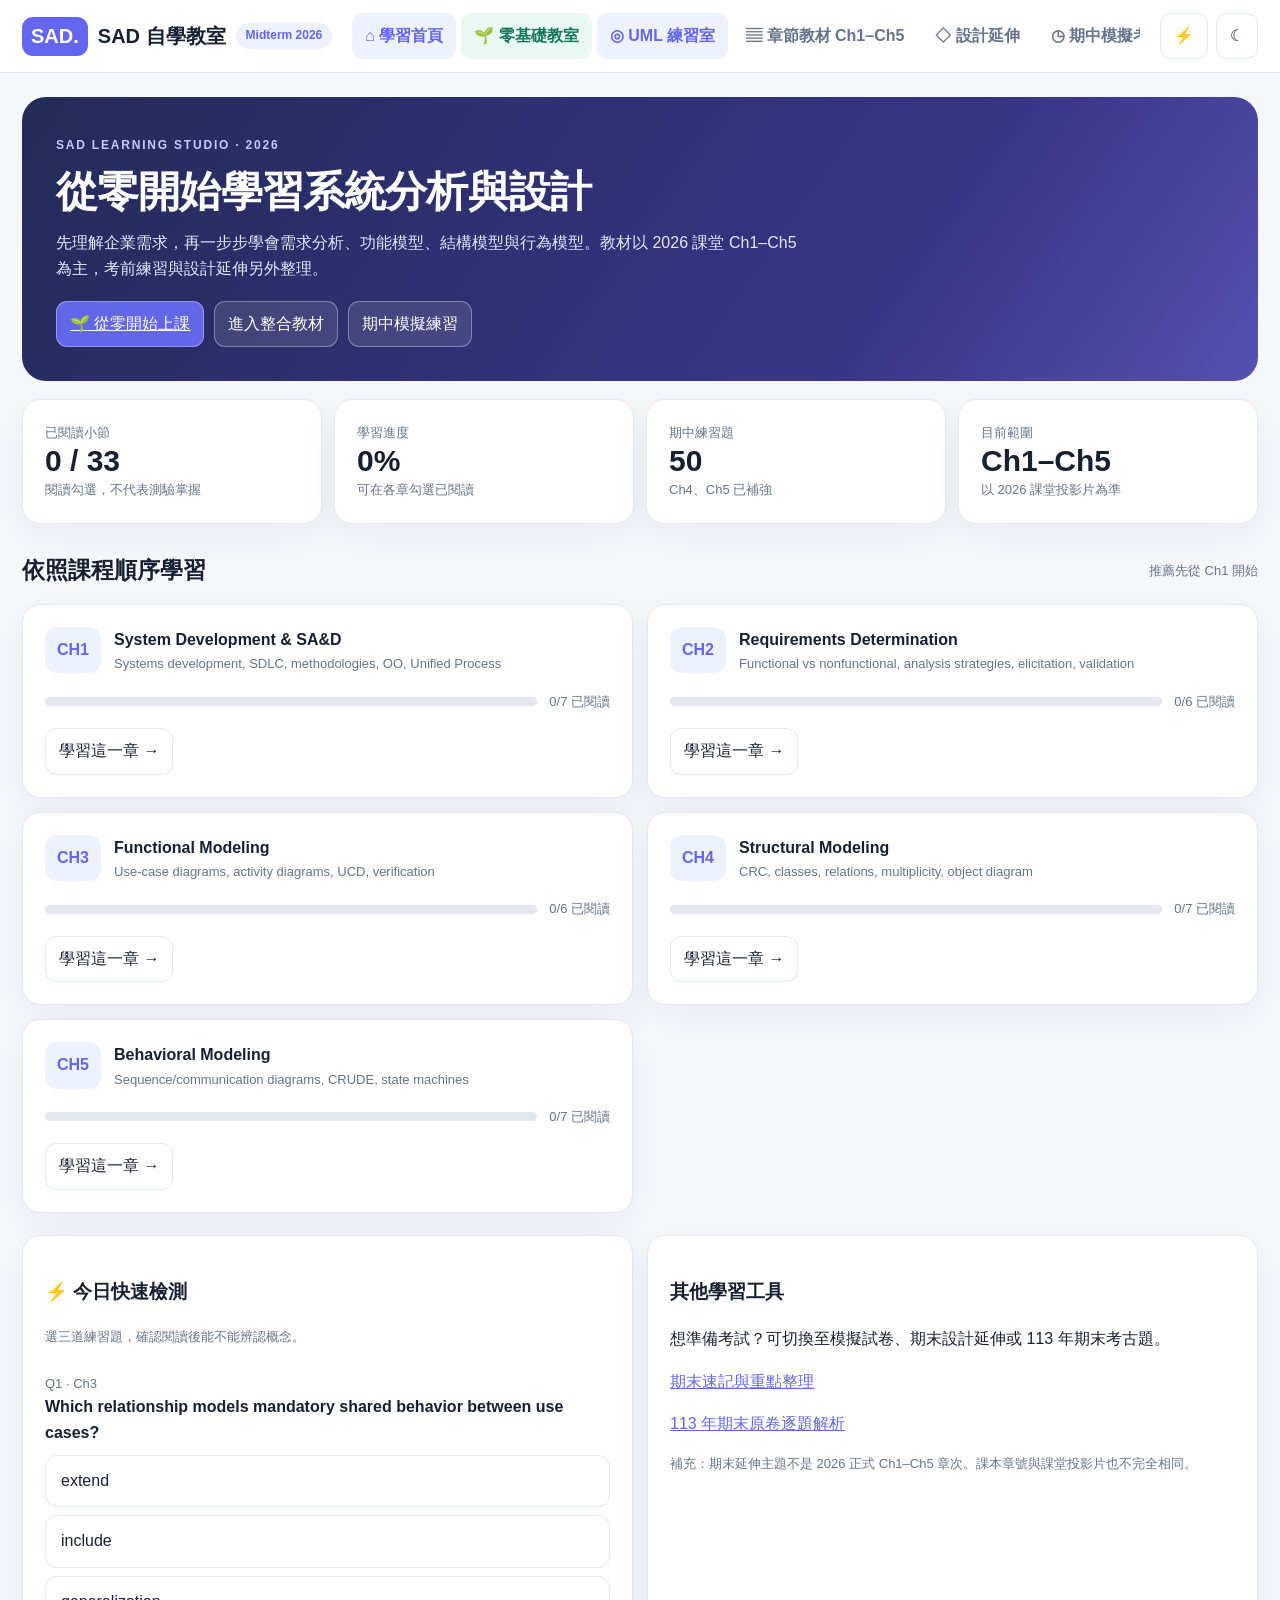
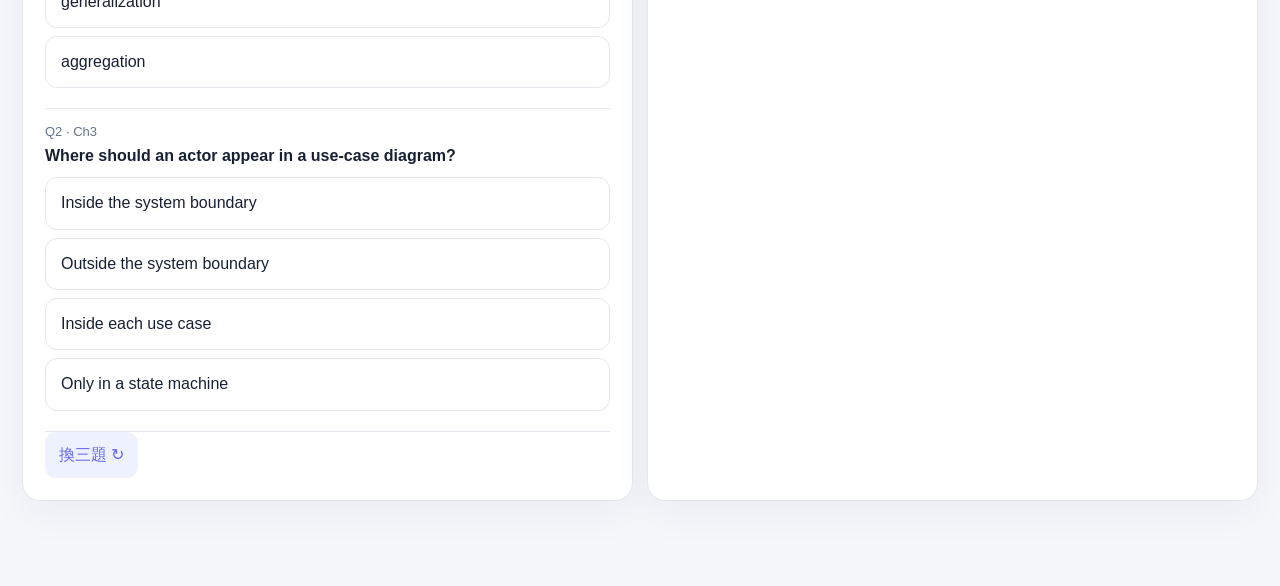
==== index.html @ b463a4c3 "feat: expose UML guided lab in main SAD navigation" ====
<!doctype html><html lang="zh-Hant"><head><meta charset="utf-8"><meta name="viewport" content="width=device-width,initial-scale=1"><meta name="theme-color" content="#111827"><title>系統分析與設計｜期中考複習 · SAD Midterm Study Studio 2026</title><style>
:root{color-scheme:light;--bg:#f6f7fb;--paper:#fff;--ink:#172033;--muted:#64748b;--line:#e3e8ef;--accent:#6366f1;--soft:#eef2ff;--good:#0d9668;--bad:#d44850;--shadow:0 12px 40px #2531530d}body.dark{color-scheme:dark;--bg:#0d1424;--paper:#172238;--ink:#ebf2ff;--muted:#a1b0c9;--line:#34415a;--accent:#a5b4fc;--soft:#273153;--shadow:none}*{box-sizing:border-box}html{scroll-behavior:smooth}body{margin:0;font-family:Inter,-apple-system,BlinkMacSystemFont,"Noto Sans TC","Segoe UI",sans-serif;background:var(--bg);color:var(--ink);line-height:1.65}button,input,select,textarea{font:inherit}button{cursor:pointer}button:focus-visible,a:focus-visible,input:focus-visible,textarea:focus-visible{outline:3px solid #f6b44e;outline-offset:3px}a{color:var(--accent)}.top{position:sticky;top:0;z-index:20;background:var(--paper);border-bottom:1px solid var(--line);backdrop-filter:blur(14px)}.topinner{max-width:1290px;margin:auto;padding:13px 22px;display:flex;gap:20px;align-items:center;justify-content:space-between}.brand{display:flex;gap:10px;align-items:center;white-space:nowrap;font-size:20px;font-weight:900}.logo{background:#6366f1;color:white;padding:3px 9px;border-radius:11px}.nav{display:flex;gap:5px;overflow:auto}.tab{white-space:nowrap;border:0;border-radius:11px;background:transparent;padding:10px 13px;color:var(--muted);font-weight:700}.tab.active{background:var(--soft);color:var(--accent)}.iconbtn,.btn{border:1px solid var(--line);background:var(--paper);color:var(--ink);border-radius:11px;padding:9px 13px}.btn.primary{background:#6266e8;border-color:#6266e8;color:white}.btn.ghost{background:var(--soft);border-color:transparent;color:var(--accent)}.btn:disabled{opacity:.45;cursor:not-allowed}.wrap{max-width:1290px;margin:auto;padding:24px 22px 85px}.hero{background:linear-gradient(120deg,#252b54,#343184 70%,#5750b3);color:white;border-radius:25px;padding:35px;display:flex;justify-content:space-between;gap:22px;align-items:center}.hero h1{font-size:clamp(27px,3.5vw,45px);letter-spacing:-1px;margin:4px 0 10px}.hero p{color:#d8ddff;max-width:770px}.eyebrow{text-transform:uppercase;letter-spacing:.15em;font-weight:800;font-size:12px;color:#bfc7ff}.grid{display:grid;grid-template-columns:repeat(4,1fr);gap:15px}.card{background:var(--paper);border:1px solid var(--line);border-radius:18px;padding:22px;box-shadow:var(--shadow)}.stat .num{font-size:30px;line-height:1.2;font-weight:850}.muted{color:var(--muted)}.small{font-size:13px}.pill{display:inline-flex;border-radius:999px;padding:3px 10px;background:var(--soft);color:var(--accent);font-size:12px;font-weight:750}.sectiontitle{display:flex;align-items:center;justify-content:space-between;gap:12px;margin:28px 0 14px}.sectiontitle h2{margin:0;font-size:23px}.split{display:grid;grid-template-columns:1fr 320px;gap:18px}.chapgrid{display:grid;grid-template-columns:repeat(2,minmax(0,1fr));gap:14px}.chapterCard{display:flex;align-items:center;gap:16px}.chapterCard .bubble{border-radius:13px;background:var(--soft);color:var(--accent);padding:12px 15px;font-weight:850}.progress{background:var(--line);border-radius:20px;height:9px;overflow:hidden}.progress>i{display:block;height:100%;background:linear-gradient(90deg,#8b8cf5,#50b5bd);border-radius:20px}.filter{width:100%;background:var(--paper);border:1px solid var(--line);border-radius:12px;color:var(--ink);padding:12px 14px}.chapterlayout{display:grid;grid-template-columns:230px 1fr;gap:24px;align-items:start}.side{position:sticky;top:90px}.side a{display:block;text-decoration:none;padding:8px 10px;border-left:2px solid var(--line);font-size:13px}.side a:hover{border-color:var(--accent);background:var(--soft)}.topic{scroll-margin-top:100px;margin-bottom:16px}.topic h3{margin:5px 0;font-size:20px}.topic p{margin:10px 0}.topic details{background:var(--bg);border-radius:12px;padding:10px 14px;margin:11px 0}.topic summary{cursor:pointer;font-weight:700}.topic .cn{padding:11px 14px;border-left:3px solid #8d90ec;background:var(--soft);border-radius:0 9px 9px 0}.flash{border:1px dashed #8d8ae9;border-radius:13px;background:var(--soft);color:var(--ink);padding:15px;text-align:left;width:100%;min-height:70px}.question{white-space:pre-line;font-size:17px;font-weight:710}.option{display:block;text-align:left;width:100%;margin:8px 0;padding:12px 15px;border:1px solid var(--line);border-radius:12px;color:var(--ink);background:var(--paper)}.option.sel{border-color:var(--accent);background:var(--soft)}.option.correct{border-color:var(--good);background:#0b9e7320}.option.wrong{border-color:var(--bad);background:#e46b6920}.badge{background:var(--soft);color:var(--accent);padding:4px 9px;border-radius:9px;font-size:12px;font-weight:800}.feedback{border-left:3px solid var(--accent);padding:13px 17px;background:var(--soft);margin:12px 0;border-radius:0 10px 10px 0}.toolbar{display:flex;gap:10px;flex-wrap:wrap;align-items:center;margin:16px 0}.toolbar select,.toolbar input{border:1px solid var(--line);padding:9px;border-radius:9px;background:var(--paper);color:var(--ink)}.quizq{padding:22px 0;border-bottom:1px solid var(--line)}.quizq:last-child{border:0}.summarybox{border-radius:12px;background:var(--soft);padding:14px 17px}.examphoto{width:100%;border-radius:12px;border:1px solid var(--line)}.modal{position:fixed;inset:0;background:#0c1520b8;z-index:40;display:none;align-items:center;justify-content:center;padding:15px}.modal.open{display:flex}.modalbox{background:var(--paper);color:var(--ink);width:min(900px,100%);max-height:92vh;overflow:auto;border-radius:20px;padding:22px}.cheattable{border-collapse:collapse;width:100%;font-size:13px}.cheattable th,.cheattable td{padding:10px;border-bottom:1px solid var(--line);text-align:left;vertical-align:top}.bars{display:flex;align-items:end;gap:10px;height:165px;padding:10px}.baritem{flex:1;text-align:center;font-size:12px}.baritem i{display:block;margin:auto;width:min(45px,80%);background:linear-gradient(#8c83ec,#4cb4c0);border-radius:7px 7px 0 0}.stickybar{display:flex;justify-content:space-between;gap:15px;align-items:center}.tiny{font-size:12px}.layout2{display:grid;grid-template-columns:repeat(2,minmax(0,1fr));gap:14px}textarea{width:100%;min-height:100px;padding:12px;background:var(--paper);color:var(--ink);border:1px solid var(--line);border-radius:11px}.toast{position:fixed;bottom:22px;right:22px;z-index:60;background:#252c48;color:#fff;padding:13px 18px;border-radius:12px;display:none}.hide{display:none!important}@media(max-width:1000px){.topinner{flex-wrap:wrap}.nav{order:3;width:100%}.split{grid-template-columns:1fr}.side{position:static}.chapterlayout{grid-template-columns:1fr}.grid{grid-template-columns:repeat(2,1fr)}}@media(max-width:620px){.wrap{padding:15px 12px 70px}.hero{padding:23px;display:block}.hero h1{font-size:28px}.chapgrid,.layout2{grid-template-columns:1fr}.card{padding:16px}.grid{gap:9px}.stat .num{font-size:24px}.topinner{padding:10px 12px}.tab{font-size:13px;padding:8px}.sectiontitle{align-items:flex-start;flex-direction:column}}
@media print{.top,.toolbar,.btn,.side{display:none!important}body{background:white}.modal{position:static;display:block;background:transparent}.modalbox{max-height:none;overflow:visible}.wrap{display:none}}
</style><style>
.full-lesson{margin:12px 0 50px;max-width:100%;line-height:1.75}
.full-lesson section,.full-lesson .card{background:var(--paper);padding:clamp(14px,3vw,24px);margin:20px 0;border:1px solid var(--line);border-radius:17px}
.full-lesson h1{font-size:clamp(1.7rem,4vw,2.7rem);line-height:1.25}
.full-lesson h2{color:var(--accent);margin:30px 0 12px}
.full-lesson h3{margin:20px 0 8px}
.full-lesson .toc{display:flex;gap:7px;flex-wrap:wrap;margin:12px 0 26px}
.full-lesson .toc a{padding:6px 10px;background:var(--soft);border-radius:9px;text-decoration:none;font-size:.85rem}
.full-lesson table{width:100%;border-collapse:collapse;font-size:.92rem}
.full-lesson th,.full-lesson td{border:1px solid var(--line);padding:9px;vertical-align:top;text-align:left}
.full-lesson th{background:var(--soft)}
.full-lesson pre{padding:14px;border-radius:12px;background:var(--soft);overflow:auto;white-space:pre-wrap;overflow-wrap:anywhere}
.full-lesson pre.mermaid{background:#f8fbff;color:#172033;white-space:pre;overflow:auto}
.full-lesson details{border:1px solid var(--line);border-radius:11px;padding:12px;margin:12px 0}
.full-lesson summary{cursor:pointer;font-weight:700}
.full-lesson .quiz button{display:block;width:100%;text-align:left;margin:7px 0;background:var(--soft);color:var(--ink);border:1px solid var(--line);border-radius:10px;padding:10px}
.full-lesson .feedback{color:var(--good);font-weight:700}.full-lesson .bad{color:var(--bad);font-weight:700}
.full-lesson blockquote{margin:12px 0;padding:12px 18px;border-left:4px solid var(--accent);background:var(--soft)}
@media(max-width:600px){.full-lesson td,.full-lesson th{font-size:.82rem;padding:6px}}
.uml-integrated-content{margin-top:22px;padding-top:16px;border-top:1px solid var(--line)}.uml-integrated-content h3{margin-top:20px}.uml-integrated-content table{width:100%;border-collapse:collapse}.uml-integrated-content td,.uml-integrated-content th{overflow-wrap:anywhere}</style><style>
.lesson-fused{padding:19px 20px;border:1px solid var(--line);border-left:4px solid var(--accent);border-radius:16px;background:var(--paper);margin:20px 0;line-height:1.78}
.lesson-fused h3{color:var(--accent);margin:0 0 12px}.lesson-fused h4{margin:4px 0 7px}
.lesson-fused .fused-cols{display:grid;grid-template-columns:repeat(2,minmax(0,1fr));gap:14px;margin:12px 0}
.lesson-fused .fused-cols>div{background:var(--soft);padding:13px;border-radius:11px;min-width:0}
.lesson-fused li{margin:5px 0}.lesson-fused .fused-scroll{overflow-x:auto;margin:12px 0}
.lesson-fused .fused-scroll table{border-collapse:collapse;width:100%;min-width:580px}
.lesson-fused .fused-scroll td,.lesson-fused .fused-scroll th{border:1px solid var(--line);padding:9px;text-align:left;vertical-align:top}
.lesson-fused .fused-note{background:var(--soft);padding:13px 15px;border-radius:10px}
.lesson-fused pre.fused-code{padding:12px;background:var(--paper);border:1px solid var(--line);border-radius:9px;white-space:pre-wrap;overflow-wrap:anywhere}
.lecture-archive{border:1px solid var(--line);border-radius:14px;margin:25px 0;background:var(--paper);overflow:hidden}
.lecture-archive>summary{padding:15px 17px;background:var(--soft);font-weight:750;cursor:pointer}
.lecture-archive-inner{padding:15px}
.lecture-archive-inner>section.card{padding:12px 0;box-shadow:none;border:0;border-bottom:1px solid var(--line);border-radius:0;margin:6px 0}
@media(max-width:700px){.lesson-fused{padding:14px}.lesson-fused .fused-cols{grid-template-columns:1fr}}
</style><style id="sad-integrated-style">
.sad-integrated-note{max-width:100%;font-size:15px;line-height:1.74}
.sad-md-head{background:linear-gradient(110deg,var(--soft),var(--paper));border:1px solid var(--line);padding:23px 25px;border-radius:18px;margin:10px 0 18px}
.sad-md-head h1{margin:0!important;font-size:clamp(23px,3.1vw,32px)!important;letter-spacing:-.025em;line-height:1.35}
.sad-md-card{background:var(--paper);border:1px solid var(--line);border-radius:16px;padding:20px 24px;margin:14px 0;box-shadow:var(--shadow)}
.sad-md-card h2{font-size:19px;line-height:1.3;margin:0 0 13px!important;color:var(--accent)}
.sad-md-card h3{font-size:16px;margin:13px 0 8px}
.sad-md-card p,.sad-md-card li{margin:7px 0;line-height:1.8;overflow-wrap:anywhere}
.sad-md-list{padding-left:22px;display:grid;gap:4px;margin:9px 0}
.sad-md-list li::marker{color:var(--accent)}
.sad-md-tablewrap{max-width:100%;overflow-x:auto;margin:14px 0;border:1px solid var(--line);border-radius:11px}
.sad-md-tablewrap table{width:100%;min-width:545px;border-collapse:collapse;line-height:1.6}
.sad-md-tablewrap th,.sad-md-tablewrap td{padding:10px 12px;text-align:left;vertical-align:top;border-bottom:1px solid var(--line);overflow-wrap:anywhere}
.sad-md-tablewrap th{background:var(--soft);color:var(--ink);font-size:13px}
.sad-md-tablewrap tr:last-child td{border-bottom:0}
.sad-integrated-note code{font-size:.87em;background:var(--soft);padding:2px 5px;border-radius:5px;white-space:normal;overflow-wrap:anywhere}
.sad-md-source{font-size:12px;color:var(--muted);border-top:1px dashed var(--line);padding-top:10px;margin-top:15px!important}
.sad-md-lead{margin:13px 0;background:var(--soft);border-left:3px solid var(--accent);border-radius:8px;padding:12px 17px;font-size:13px}
.sad-reference{margin-top:18px}
.sad-final-chooser{margin:18px 0}
@media(max-width:700px){.sad-md-head{padding:17px}.sad-md-card{padding:16px}.sad-md-tablewrap table{min-width:440px}.sad-md-tablewrap th,.sad-md-tablewrap td{padding:9px;font-size:13px}}
</style><link rel="stylesheet" href="phase1.css"></head><body><header class="top"><div class="topinner"><div class="brand"><span class="logo">SAD.</span>期中考複習 <span class="pill">Midterm 2026</span></div><nav class="nav" id="nav" aria-label="Main navigation"><button class="tab active" data-tab="home">⌂ Dashboard</button><a class="tab" href="learn.html" style="text-decoration:none;background:#eaf8f4;color:#16765c">🌱 零基礎教室</a><a class="tab" href="uml-lab.html" style="text-decoration:none;background:var(--soft);color:var(--accent)">◎ UML 練習室</a><button class="tab" data-tab="chapters">▤ Ch1–Ch5 整合教材</button><button class="tab" data-tab="final-depth">◇ 期末延伸主題</button><button class="tab" data-tab="mock">◷ 期中模擬試題</button><a class="tab" href="final-review.html" style="text-decoration:none;background:var(--soft);color:var(--accent)">✦ 期末速記</a><a class="tab" href="past-exam-113.html" style="text-decoration:none">✎ 113 期末原卷 38 題</a></nav><div style="display:flex;gap:8px"><button class="iconbtn" id="cheatBtn" title="Cheat Sheet">⚡</button><button class="iconbtn" id="themeBtn" title="Toggle theme" aria-label="Toggle theme">☾</button></div></div></header><main class="wrap" id="app"></main><div class="modal" id="cheatModal" role="dialog" aria-modal="true"><div class="modalbox"><div class="stickybar"><h2>⚡ 10-minute Cheat Sheet</h2><button class="btn" id="closeCheat">✕ Close</button></div><p class="muted small">英文術語優先｜按章節整理的關鍵辨析與考前速記</p><div id="cheatContent"></div><button class="btn primary" id="printCheat">列印 / 儲存 PDF</button></div></div><div id="toast" class="toast" role="status"></div><script>const DATA={"chapters":[{"id":1,"title":"System Development & SA&D","subtitle":"Systems development, SDLC, methodologies, OO, Unified Process","topics":[{"title":"SDLC and four phases","definition":"The Systems Development Life Cycle (SDLC) transforms business needs into a working information system through Planning, Analysis, Design, and Implementation.","details":"Planning asks WHY and feasibility; Analysis asks WHO, WHAT, WHERE, WHEN; Design asks HOW; Implementation builds, tests, installs and supports.","zh":"四階段不是只能照直線進行。Analysis 產出 system proposal；Design 產出 system specification。","memorize":"Planning → Analysis → Design → Implementation. Deliverables progressively refine the initial business need."},{"title":"Planning and project initiation","definition":"A system request identifies the project sponsor, business need, business requirements, business value, and special issues. Feasibility comprises technical, economic, and organizational feasibility.","details":"Technical: Can we build it? Economic: Should we build it? Organizational: If we build it, will they come? The workplan controls staffing, schedule, risks and resources.","zh":"不是先挑技術，再找問題。Business value 應先釐清。","memorize":"System request → Feasibility analysis → Approval committee → Project workplan."},{"title":"Analysis versus Design","definition":"Analysis models the problem domain and defines what the system must do. Design refines the analysis deliverables into implementable technical specifications.","details":"Analysis produces requirements definitions and functional, structural, behavioral models. Design makes architecture, UI, data/database, and program-design decisions.","zh":"Analysis 看業務需求；Design 才確定如何實作。兩者相互迭代但不可混為一談。","memorize":"Analysis: as-is/to-be, requirements, system proposal. Design: architecture, interfaces, databases, programs."},{"title":"Implementation and configuration management","definition":"Implementation involves system construction and testing, installation and conversion, user training, and ongoing support.","details":"Configuration management controls evolving artifacts and their versions; change control reduces uncontrolled changes during construction.","zh":"系統「安裝」不代表專案結束，還有訓練、維護與 post-implementation review。","memorize":"Build and test → install/convert and train → support/maintain."},{"title":"Development methodologies","definition":"A methodology is a formalized approach to executing the SDLC. Approaches include Waterfall, Parallel, Phased, Prototyping, Agile (XP/Scrum) and DevOps.","details":"Waterfall is sequential and works best with stable requirements; parallel accelerates via subprojects but raises integration risk; phased delivers staged increments; prototyping explores uncertainty.","zh":"Evolutionary prototype 持續演進；throwaway prototype 用來釐清需求後捨棄。Agile 不是沒有規劃。","memorize":"Waterfall vs Parallel vs Phased vs Evolutionary / Throwaway Prototyping vs Agile."},{"title":"OO foundations and UML","definition":"Object-oriented systems organize software around interacting objects, which encapsulate state (attributes) and behavior (operations).","details":"Classes define common templates; objects are instances. Encapsulation hides internal state, inheritance supports reuse, polymorphism allows different implementations under a common interface. UML specifies model notation, not a development process.","zh":"Class ≠ Object，UML ≠ Unified Process；UML 是畫圖語言，UP 是流程框架。","memorize":"OO: identity, encapsulation, inheritance, polymorphism; UML: functional / structural / behavioral views."},{"title":"Unified Process and iteration","definition":"The Unified Process is use-case driven, architecture-centric, iterative and incremental. Its phases are Inception, Elaboration, Construction, Transition.","details":"Iteration revisits a set of activities; increment delivers an additional slice of functionality. UP phases are not the same as the four SDLC activities.","zh":"「反覆修正」是 iterative；「一部分一部分交付」是 incremental。","memorize":"Inception → Elaboration → Construction → Transition."}]},{"id":2,"title":"Requirements Determination","subtitle":"Functional vs nonfunctional, analysis strategies, elicitation, validation","topics":[{"title":"Requirement types and scope","definition":"A requirement states what the system must do or which characteristic it must have. Functional requirements describe processes and information; nonfunctional requirements specify quality and constraints.","details":"Nonfunctional categories: Operational, Performance, Security, Cultural and Political. A requirements definition establishes system scope and provides inputs for later models.","zh":"「能搜尋課程」是 functional；「2 秒內回傳」是 performance。","memorize":"Functional = behavior; Nonfunctional = how well / under what constraints."},{"title":"Writing requirement statements","definition":"A descriptive requirement expresses one clear obligation. A user story typically follows “As a [role], I want [capability], so that [business value].”","details":"Requirements should be unambiguous, testable, feasible, consistent and traceable. Avoid conflating a broad goal with a directly verifiable requirement.","zh":"把「系統要很快」改成「95% 的查詢在 2 秒內完成」。","memorize":"User story = Role + Goal + Value; acceptance criteria make it testable."},{"title":"Eight requirements-analysis strategies","definition":"Analyze the as-is process before defining the to-be system. The eight course strategies examine problems, causes, time, cost, peer practices, desired outcomes, technologies and eliminable activities.","details":"Problem analysis; Root cause analysis (fishbone); Duration analysis; Activity-based costing; Informal benchmarking; Outcome analysis; Technology analysis; Activity elimination.","zh":"Duration analysis 比的是各步驟實際工作時間 vs 整體耗時；差距大通常是等待。","memorize":"8 strategies: Problem / Root cause / Duration / ABC / Benchmarking / Outcome / Technology / Elimination."},{"title":"Five elicitation techniques","definition":"Select elicitation methods according to accessibility of users, group consensus, process complexity, and availability of artifacts.","details":"Interviews provide depth; questionnaires reach many; observation reveals actual work; document analysis examines manuals/forms; Joint Application Development (JAD) develops shared understanding in workshops.","zh":"訪談可追問但耗時；問卷適用大量使用者；Observation 能發現「使用者自己沒說到」的操作。","memorize":"Interviews | Questionnaires | Observation | Document Analysis | JAD."},{"title":"Interview and observation pitfalls","definition":"Interviews use open-ended, closed-ended and probing questions; interview notes should be verified by the interviewee. Observation needs awareness of observer effects and atypical behavior.","details":"Avoid leading questions. Validate documents against actual practice because formal rules and everyday workflows may differ.","zh":"觀察時被觀察者可能改變行為（Hawthorne effect）；不要把單次情境當成全部。","memorize":"Prepare → ask and probe → document → verify → reconcile."},{"title":"Requirements quality and system proposal","definition":"Validation checks whether requirements represent genuine business needs; verification checks clarity, internal consistency, completeness and testability.","details":"Review textual ambiguity, incomplete actor/action descriptions, conflicts, feasibility and consistency across requirements. The system proposal assembles analysis models plus updated planning artifacts.","zh":"不要把「已寫成文字」等同「已確認正確」；需要走查與利害關係人確認。","memorize":"Quality check → requirements definition → functional/structural/behavioral models → system proposal."}]},{"id":3,"title":"Functional Modeling","subtitle":"Use-case diagrams, activity diagrams, UCD, verification","topics":[{"title":"Three functional-model artifacts","definition":"Functional models represent the system’s external functionality and business processes. Create a use-case diagram, activity diagrams and use-case descriptions (UCD).","details":"A use-case diagram identifies system scope and actors; an activity diagram visualizes control flow; a UCD documents detailed events, alternatives and exceptions.","zh":"Use case 是「系統要提供什麼服務」；不是每個小點擊都要變成 UC。","memorize":"Requirements → Use-case diagram → Activity diagram → UCD; cross-check consistency."},{"title":"Use-case diagram elements","definition":"A use case is a major system function named with a verb–noun phrase. An actor is an external role, not necessarily an individual person.","details":"Actors stay outside the subject boundary; use cases stay inside. Associations link actors and use cases; actor generalization denotes role inheritance.","zh":"Actor 可是外部系統，並非只能是人；subject boundary 定義範圍。","memorize":"Actor | Use case | Subject boundary | Association."},{"title":"Include, extend, generalization","definition":"«include» extracts required shared functionality; «extend» adds conditional/optional behavior; generalization expresses specialization/inheritance.","details":"Include arrow: base → included use case. Extend arrow: extension → base use case. Generalization points to the general element.","zh":"背箭頭方向：include 指向被包含者，extend 指向被延伸的基本 UC。","memorize":"include = mandatory reused behavior; extend = optional variation; generalization = is-a."},{"title":"Activity diagram semantics","definition":"An activity diagram represents activities, their control flow, branching, synchronization and responsibility allocation.","details":"Initial node starts execution; action nodes perform work; decision/merge handle alternatives; fork/join handle concurrency; activity final ends the whole activity, flow final ends one flow. Swimlanes allocate responsibility.","zh":"Decision 是「擇一」；Fork 是「平行」；Flow final 不是整張圖停止。","memorize":"Initial • Action • Decision/Merge • Fork/Join • Activity Final/Flow Final • Swimlane."},{"title":"Use-case descriptions","definition":"A use-case description documents the use-case name, actors, trigger, preconditions, normal flow, alternative/exception flows and postconditions.","details":"Essential UCD describes intent without technology assumptions. Real UCD documents implementation-dependent interface details. Overview and detailed levels serve different precision needs.","zh":"Essential = technology independent；Real = 可提到畫面/按鈕。事件步驟需要能對應 activity。","memorize":"UCD: name → actors → trigger → preconditions → main flow → alternate flows → postconditions."},{"title":"Functional V&V and traceability","definition":"Verification and validation ensure each required behavior has consistent representations across the use-case diagram, activity diagram and UCD.","details":"Check all actors appear in the diagram; each use case has coherent event flows; decisions and alternatives align; events correspond to activities and ultimately operations in structural models.","zh":"三種模型不能各說各話；相同 actor、動作、條件與分支要對得起來。","memorize":"Requirements ↔ UC ↔ Activity ↔ UCD ↔ Class responsibilities."}]},{"id":4,"title":"Structural Modeling","subtitle":"CRC, classes, relations, multiplicity, object diagram","topics":[{"title":"Purpose of structural models","definition":"Structural models describe the static objects of the domain and their relationships. Common artifacts are CRC cards, class diagrams and object diagrams.","details":"The analysis model captures people, places, things and events as domain objects; implementation details are refined later. Identify candidate classes from nouns and responsibilities from verbs.","zh":"不是把句子所有名詞都建成類別；先看系統需求及範圍。","memorize":"CRC → Class diagram → Object diagram (instance snapshot)."},{"title":"Class, attribute, operation","definition":"A class is a template for objects. Attributes represent relevant atomic properties; operations describe domain-specific behavior.","details":"Abstract classes cannot be directly instantiated; concrete classes can. UML compartments show class name, attributes and operations. Visibility: + public, - private, # protected.","zh":"name: String 是 attribute；registerCourse() 是 operation；一個 object 有自己的 attribute 值。","memorize":"ClassName | -attribute: Type | +operation(parameter): ReturnType."},{"title":"Three structural relationships","definition":"Generalization expresses is-a inheritance; aggregation/composition express whole–part relationships; association expresses other meaningful links.","details":"Generalization uses a hollow triangle toward the superclass. Aggregation uses a hollow diamond at the whole; composition uses a filled diamond at the whole and stronger lifecycle ownership.","zh":"「Student is a Person」是 generalization；「Order contains LineItems」常是 composition；「Student enrolls in Course」是 association。","memorize":"is-a ↔ Generalization; part-of ↔ Aggregation/Composition; participates-in ↔ Association."},{"title":"Multiplicity and association classes","definition":"Multiplicity constrains how many instances may participate at each association end. Common forms: 1, 0..1, 0..*, 1..*, m..n.","details":"Multiplicity near class B indicates the number of B instances related to one A instance. A many-to-many association with its own attributes often needs an association class (e.g. Enrollment).","zh":"不要讀反：靠近 Course 的 0..* 指「一位學生可以對應多門課」。","memorize":"1 = exactly one; 0..1 = optional; 1..* = one or more; * = zero or more."},{"title":"CRC cards and role-playing","definition":"CRC stands for Class–Responsibility–Collaboration. CRC cards name a class, describe its responsibilities, and identify its collaborating classes.","details":"Role-playing walks through UCD events and asks which object performs each operation, what information it needs and whom it calls. Revise responsibilities before drawing a full CD.","zh":"CRC 的合作對象須對應合理 class 關係；不只是列名詞。","memorize":"Class → responsibilities → collaborators; iterate with use-case scenarios."},{"title":"Class diagram and object diagram","definition":"A class diagram models types and relationships; an object diagram displays actual instances and links at a specific moment.","details":"Object names may use instanceName:ClassName, and attributes can show current instance values. Diagram relationships must respect class multiplicity constraints.","zh":"Class diagram 是規格；Object diagram 是某一刻「真實有哪些實例」。","memorize":"Class: Student / Course; Objects: doris:Student / sad:Course."},{"title":"Structural modeling consistency","definition":"Structural models must support every necessary use-case event without adding unrelated gold-plating.","details":"Validate class names and types, operations required by flows, association semantics, valid multiplicities and object snapshots. Check consistency with functional models.","zh":"找不到負責某個 UC event 的 operation，代表模型可能漏掉責任。","memorize":"UCD event → operation in class → collaborator/association → object links."}]},{"id":5,"title":"Behavioral Modeling","subtitle":"Sequence/communication diagrams, CRUDE, state machines","topics":[{"title":"Purpose and model types","definition":"Behavioral models show internal dynamic behavior of the system. Interaction diagrams model message exchange; state machines model state changes of objects.","details":"Sequence diagrams emphasize time/order; communication diagrams emphasize object links/message flow. Course slides cover both plus state machines.","zh":"Functional 看外部「做什麼」，Structural 看「有哪些物件」，Behavioral 看「如何互動」。","memorize":"Interaction = messages among objects; State machine = lifecycle of an object."},{"title":"Sequence diagram notation","definition":"A sequence diagram orders messages from top to bottom across actor/object lifelines. Activation bars show execution; return messages show response.","details":"Participants appear at top, lifelines descend, solid message arrows invoke operations and dashed return arrows indicate results. Guard conditions qualify messages; fragments can show conditional flows.","zh":"上到下是時間，不是左右；箭頭指向被呼叫方法的接收者。","memorize":"actor/object lifeline → call message → activation → return message."},{"title":"Instance versus generic sequence","definition":"An instance sequence diagram represents one use-case scenario; a generic sequence diagram represents multiple scenarios through control structures.","details":"The course emphasizes instance sequence diagrams for the main event flow. Each call must map to an appropriate operation of a class shown in the class diagram.","zh":"只畫正常流程的單一路徑，是 instance SD；不要以為它包含所有例外路徑。","memorize":"Choose UC/UCD flow → objects → messages → validate with CD."},{"title":"Communication diagrams","definition":"Communication diagrams display participants and links, annotating messages with sequence numbers that encode execution order.","details":"They emphasize relationship topology rather than vertical time. Messages can be numbered 1, 1.1, 1.2 to indicate nested interactions.","zh":"Communication diagram 不是沒有順序，而是用編號表達順序。","memorize":"Sequence diagram: time order; Communication diagram: interaction structure."},{"title":"CRUDE matrix","definition":"CRUDE captures the ways objects operate upon or interact with domain classes: Create, Read, Update, Delete and Execute.","details":"Use a matrix to cross-check which actor/object performs each operation and whether all responsibilities are covered. Check against UCD events, class operations and sequence messages.","zh":"不要把 CRUD（資料操作四種）和 CRUDE（多一個 Execute）混淆。","memorize":"C=Create; R=Read; U=Update; D=Delete; E=Execute."},{"title":"State machines and transitions","definition":"A behavioral state machine depicts the lifecycle of a significant object with states and transitions triggered by events.","details":"State is a meaningful condition of an object, often tied to attribute values. Transitions use event [guard] / action. Identify initial and final states, and avoid dead ends or invalid transitions.","zh":"State 要是物件的生命週期狀態，不是系統每一步的活動名稱。","memorize":"State A -- event [guard] / action --> State B."},{"title":"Behavioral V&V and model integration","definition":"Validate that messages correspond to real class operations, and transitions correspond to legitimate domain events and attribute changes.","details":"Each UCD event should map to an action/message where appropriate; all objects must exist in structural models; update CD or UCD when the behavioral model exposes missing responsibilities.","zh":"畫完循序圖要反查 CD：message 的 receiver 是否真的擁有那個 operation？","memorize":"UCD ↔ Class diagram ↔ Sequence/Communication ↔ State machine."}]}],"exam":[],"mock":[{"id":1,"chapter":1,"type":"tf","points":2,"question":"The SDLC includes Planning, Analysis, Design and Implementation.","options":["True","False"],"answer":0,"en":"SDLC four phases.","zh":"SDLC four phases."},{"id":2,"chapter":1,"type":"tf","points":2,"question":"Detailed program design is the main deliverable of the Analysis phase.","options":["True","False"],"answer":1,"en":"System Proposal is Analysis; program design is Design.","zh":"System Proposal is Analysis; program design is Design."},{"id":3,"chapter":1,"type":"tf","points":2,"question":"A System Request normally identifies a business need and expected business value.","options":["True","False"],"answer":0,"en":"Planning begins with business need.","zh":"Planning begins with business need."},{"id":4,"chapter":1,"type":"tf","points":2,"question":"A Superclass is always abstract and cannot be instantiated.","options":["True","False"],"answer":1,"en":"Concrete superclasses may be instantiated.","zh":"Concrete superclasses may be instantiated."},{"id":5,"chapter":1,"type":"tf","points":2,"question":"UML is a standard modeling language, not a systems development methodology.","options":["True","False"],"answer":0,"en":"UML vs UP.","zh":"UML vs UP."},{"id":6,"chapter":1,"type":"tf","points":2,"question":"The hollow triangle in a UML Generalization points toward the subclass.","options":["True","False"],"answer":1,"en":"Triangle points toward superclass.","zh":"Triangle points toward superclass."},{"id":7,"chapter":1,"type":"tf","points":2,"question":"In UP, Requirements activities can occur across several phases.","options":["True","False"],"answer":0,"en":"UP workflows overlap phases.","zh":"UP workflows overlap phases."},{"id":8,"chapter":2,"type":"tf","points":2,"question":"A security requirement is categorized as a Functional Requirement merely because it limits system access.","options":["True","False"],"answer":1,"en":"Security is a nonfunctional category in the course.","zh":"Security is a nonfunctional category in the course."},{"id":9,"chapter":2,"type":"tf","points":2,"question":"Observation may reveal informal workarounds that interviews fail to uncover.","options":["True","False"],"answer":0,"en":"Observation vs interview.","zh":"Observation vs interview."},{"id":10,"chapter":2,"type":"tf","points":2,"question":"Root Cause Analysis examines underlying causes instead of only symptoms.","options":["True","False"],"answer":0,"en":"Analyze causes.","zh":"Analyze causes."},{"id":11,"chapter":2,"type":"tf","points":2,"question":"Duration Analysis examines activity costs rather than elapsed time.","options":["True","False"],"answer":1,"en":"Duration focuses elapsed time; ABC costs.","zh":"Duration focuses elapsed time; ABC costs."},{"id":12,"chapter":2,"type":"tf","points":2,"question":"MoSCoW Must Have always means the feature should be implemented first, regardless of dependencies.","options":["True","False"],"answer":1,"en":"Priority and sequence differ.","zh":"Priority and sequence differ."},{"id":13,"chapter":2,"type":"tf","points":2,"question":"Requirements should be verifiable, traceable, clear, consistent, complete and concise.","options":["True","False"],"answer":0,"en":"VT4C criteria.","zh":"VT4C criteria."},{"id":14,"chapter":2,"type":"tf","points":2,"question":"An Actor is always the same thing as a stakeholder.","options":["True","False"],"answer":1,"en":"Stakeholders may have no system interaction.","zh":"Stakeholders may have no system interaction."},{"id":15,"chapter":3,"type":"tf","points":2,"question":"The «include» arrow in a Use-Case Diagram points from the base use case toward the included use case.","options":["True","False"],"answer":0,"en":"Include direction.","zh":"Include direction."},{"id":16,"chapter":3,"type":"tf","points":2,"question":"An «extend» relationship points from the base use case to the optional extension.","options":["True","False"],"answer":1,"en":"Extension points to base.","zh":"Extension points to base."},{"id":17,"chapter":3,"type":"tf","points":2,"question":"A Fork Node creates concurrent paths in an Activity Diagram.","options":["True","False"],"answer":0,"en":"Fork concurrency.","zh":"Fork concurrency."},{"id":18,"chapter":3,"type":"tf","points":2,"question":"A Flow Final Node always terminates every active path in an Activity Diagram.","options":["True","False"],"answer":1,"en":"Flow Final ends only its flow.","zh":"Flow Final ends only its flow."},{"id":19,"chapter":3,"type":"tf","points":2,"question":"Each Use Case should have one Use-Case Description.","options":["True","False"],"answer":0,"en":"One UCD per use case.","zh":"One UCD per use case."},{"id":20,"chapter":4,"type":"tf","points":2,"question":"Multiplicity at an association endpoint describes the allowed number of instances at that endpoint.","options":["True","False"],"answer":0,"en":"Multiplicity semantics.","zh":"Multiplicity semantics."},{"id":21,"chapter":5,"type":"tf","points":2,"question":"A Sequence Diagram represents time-ordered messages between interacting participants.","options":["True","False"],"answer":0,"en":"Behavioral model.","zh":"Behavioral model."},{"id":22,"chapter":3,"type":"choice","question":"Where should an actor appear in a use-case diagram?","options":["Inside the system boundary","Outside the system boundary","Inside each use case","Only in a state machine"],"answer":1,"en":"Actors are roles external to the subject.","zh":"Actor 在系統邊界外。","points":2},{"id":23,"chapter":3,"type":"choice","question":"Which relationship models mandatory shared behavior between use cases?","options":["extend","include","generalization","aggregation"],"answer":1,"en":"Include expresses reused required functionality.","zh":"include 是必要的共用行為。","points":2},{"id":24,"chapter":1,"type":"matching","question":"Match these development terms to their correct meanings.","points":4,"pairs":[["Planning","Business value and feasibility"],["Analysis","Requirements and logical models"],["Design","System architecture and specifications"]],"en":"Correct pairings require matching every concept with its distinct purpose.","zh":"三組配對各自依定義核對，部分正確可得部分分數。"},{"id":25,"chapter":2,"type":"matching","question":"Match each technique with its central purpose.","points":4,"pairs":[["Observation","Examine actual work practices"],["JAD","Reach shared stakeholder understanding"],["Root Cause Analysis","Identify underlying reasons for a problem"]],"en":"Correct pairings require matching every concept with its distinct purpose.","zh":"三組配對各自依定義核對，部分正確可得部分分數。"},{"id":26,"chapter":3,"type":"matching","question":"Match each UML activity node to its function.","points":4,"pairs":[["Decision","Select one alternative path"],["Fork","Start concurrent paths"],["Join","Synchronize concurrent paths"]],"en":"Correct pairings require matching every concept with its distinct purpose.","zh":"三組配對各自依定義核對，部分正確可得部分分數。"},{"id":27,"chapter":1,"type":"short","points":2,"question":"State the four SDLC phases in order and give their core questions.","answer":"Planning WHY; Analysis WHAT; Design HOW; Implementation BUILD/TEST/DELIVER.","en":"Four phase sequence","zh":"Four phase sequence","keywords":["why","what","how","implementation"]},{"id":28,"chapter":1,"type":"short","points":3,"question":"Explain two differences between Waterfall and evolutionary prototyping.","answer":"Waterfall emphasizes sequential milestone-based development with stable requirements and late feedback. Evolutionary prototyping repeatedly refines a prototype that may become the production system.","en":"Sequential vs iterative","zh":"Sequential vs iterative","keywords":["waterfall","prototype","feedback"]},{"id":29,"chapter":2,"type":"short","points":3,"question":"Give one Functional and one measurable Non-functional Requirement for a clinic appointment system.","answer":"FR: The system shall allow a patient to book an available slot. NFR: At least 95% of availability searches complete within 2 seconds under agreed workload.","en":"Function vs quality","zh":"Function vs quality","keywords":["functional","nonfunctional","measurable"]},{"id":30,"chapter":2,"type":"short","points":3,"question":"Explain Problem Analysis vs Root Cause Analysis with a scheduling example.","answer":"Problem Analysis identifies duplicate bookings as an observable problem. Root Cause Analysis examines whether disconnected schedules or manual duplicate entry cause the problem.","en":"Problem vs root cause","zh":"Problem vs root cause","keywords":["problem","root cause","example"]},{"id":31,"chapter":2,"type":"short","points":3,"question":"Explain VT4C and identify a missing criterion in: 'The system should be very fast'.","answer":"VT4C: Verifiable, Traceable, Clear, Consistent, Complete, Concise. Very fast is unclear and not verifiable without quantitative conditions.","en":"Six quality criteria","zh":"Six quality criteria","keywords":["clear","verifiable","vt4c"]},{"id":32,"chapter":2,"type":"short","points":3,"question":"Distinguish Interview, Observation and Document Analysis.","answer":"Interview asks stakeholders about their work; Observation examines actual behavior; Document Analysis reviews existing forms, reports, and procedures.","en":"Gathering techniques","zh":"Gathering techniques","keywords":["interview","observation","document"]},{"id":33,"chapter":3,"type":"short","points":4,"question":"State the correct directions and purposes of «include» and «extend».","answer":"Include is base → included, used for reusable required behavior. Extend is extension → base, used for optional or conditional behavior.","en":"UML arrows","zh":"UML arrows","keywords":["include","extend","direction"]},{"id":34,"chapter":3,"type":"diagram","points":4,"question":"Draw an Activity Diagram for booking an appointment: Start → Check Availability → Decision with available/unavailable branches → Confirm/Reject → End. Use Mermaid flowchart syntax.","answer":"flowchart TD\n A((Start)) --> B[Check Availability]\n B --> C{Available?}\n C -->|available| D[Confirm Booking]\n C -->|unavailable| E[Reject Booking]\n D --> F((End))\n E --> F","en":"Activity control nodes","zh":"Activity control nodes","keywords":["decision","merge","fork","join"],"diagramKind":"activity","diagramKeys":["flowchart","check","{","available","unavailable"]},{"id":35,"chapter":3,"type":"short","points":4,"question":"Describe the purpose of a Use-Case Description and list at least five important fields.","answer":"One UCD specifies a single use case, including ID, Name, Primary Actor, Trigger, Brief Description, Normal Flow, Alternate Flows and Relationships.","en":"UCD fields","zh":"UCD fields","keywords":["actor","trigger","normal flow","alternate"]},{"id":36,"chapter":3,"type":"short","points":4,"question":"List the major checks of a Functional Model walkthrough.","answer":"Each Activity Action maps to a UCD event; their order matches; each Use Case has one UCD; Actors and Relationships match diagrams; alternative paths are accounted for.","en":"V&V walkthrough","zh":"V&V walkthrough","keywords":["action","ucd","actor","relationship"]},{"id":37,"chapter":4,"type":"diagram","points":4,"question":"Draw a UML Class Diagram using Patient, Doctor, Appointment and associations with multiplicity. Use Mermaid classDiagram syntax.","answer":"classDiagram\n class Patient\n class Doctor\n class Appointment\n Patient \"1\" -- \"0..*\" Appointment : books\n Doctor \"1\" -- \"0..*\" Appointment : attends","en":"Structural CRC","zh":"Structural CRC","keywords":["class","responsibilities","collaborators"],"diagramKind":"class","diagramKeys":["classDiagram","Patient","Doctor","Appointment","0..*"]},{"id":38,"chapter":5,"type":"diagram","points":5,"question":"Draw a Sequence Diagram for booking a successful appointment using Patient, BookingUI, BookingController, Appointment; include request, validation, create and confirmation. Use Mermaid sequenceDiagram syntax.","answer":"sequenceDiagram\n actor Patient\n participant BookingUI\n participant BookingController\n participant Appointment\n Patient->>BookingUI: request()\n BookingUI->>BookingController: schedule()\n BookingController->>BookingController: validateAvailability()\n BookingController->>Appointment: create()\n Appointment-->>BookingController: confirmation\n BookingController-->>BookingUI: confirmed()","en":"Behavioral views","zh":"Behavioral views","keywords":["sequence","messages","state","transition"],"diagramKind":"sequence","diagramKeys":["sequenceDiagram","Patient","BookingUI","BookingController","Appointment","->>"]}],"images":[]};
const KEY='sad-review-2026-v2';let state;try{state=JSON.parse(localStorage.getItem(KEY))||{}}catch(e){state={}}state={theme:'light',seen:{},pastAnswers:{},flags:{},wrong:{},mockAnswers:{},mockDuration:60,mockDeadline:null,mockStarted:false,mockSubmitted:false,mockWrittenScores:{},...state};let tab='home',chapter=1,filter='',pastMode='all',pastIndex=0,quickItems=[],quickAnswers={};const $=id=>document.getElementById(id), E=s=>String(s??'').replace(/[&<>"']/g,c=>({'&':'&amp;','<':'&lt;','>':'&gt;','"':'&quot;',"'":'&#39;'}[c]));function save(){try{localStorage.setItem(KEY,JSON.stringify(state))}catch(e){toast('本機儲存失敗，請檢查瀏覽器空間')}}function toast(t){let x=$('toast');x.textContent=t;x.style.display='block';setTimeout(()=>x.style.display='none',2300)}function count(){let xs=DATA.exam.filter(q=>Array.isArray(q.options)&&q.options.length),done=xs.filter(q=>state.pastAnswers[q.id]!=null),good=done.filter(q=>state.pastAnswers[q.id]===q.answer);return{done:done.length,total:xs.length,good:good.length,rate:done.length?Math.round(100*good.length/done.length):0,read:Object.keys(state.seen).filter(x=>state.seen[x]).length,readingTotal:DATA.chapters.reduce((a,c)=>a+c.topics.length,0)}}function pct(a,b){return b?Math.round(a*100/b):0}function bar(a,b){return `<div class="progress"><i style="width:${pct(a,b)}%"></i></div>`}function navigate(t){if(t==='past'||t==='flags')t='mock';tab=t;document.querySelectorAll('.tab').forEach(b=>b.classList.toggle('active',b.dataset.tab===tab));render();scrollTo({top:0,behavior:'smooth'})}document.querySelectorAll('[data-tab]').forEach(b=>b.onclick=()=>navigate(b.dataset.tab));function stat(label,value,sub){return `<div class="card stat"><div class="muted small">${label}</div><div class="num">${value}</div><div class="small muted">${sub}</div></div>`}
function renderHome(){let s=count(),cards=DATA.chapters.map(c=>{let n=c.topics.filter((_,i)=>state.seen[c.id+'-'+i]).length;return `<div class="card chapterCard"><span class="bubble">${String(c.id).padStart(2,'0')}</span><div style="flex:1"><b>${E(c.title)}</b><div class="small muted">${c.topics.length} learning topics · ${n} reviewed</div>${bar(n,c.topics.length)}<button class="btn ghost small" style="margin-top:9px" onclick="openChapter(${c.id})">Open chapter →</button></div></div>`}).join('');return `<div class="grid" style="margin-top:17px">${stat('Reading progress',pct(s.read,s.readingTotal)+'%',s.read+' / '+s.readingTotal+' topics')}${stat('Mock exam questions',DATA.mock.length,'Original practice questions')}${stat('Mock exam status',state.mockSubmitted?'Submitted':state.mockStarted?'In progress':'Not started','Timed practice')}${stat('Completed notes',Object.keys(state.seen).filter(x=>state.seen[x]).length,'Chapter progress')}</div><div class="split" style="margin-top:17px"><section><div class="card" style="margin-bottom:16px"><span class="pill">UPDATED · INTEGRATED LECTURES</span><h2 style="font-size:21px;margin:10px 0 5px">完整課堂整合教材 × 期末考點</h2><p class="small muted">VT4C、UML、Cohesion / Coupling、Package Dependency、Normalization、UI Design。依章節篩選，作答後查看解析、收藏與錯題重練。</p><a class="btn primary" href="final-review.html" style="display:inline-block;text-decoration:none">進入期末複習專區 →</a> <a class="btn" href="past-exam-113.html" style="display:inline-block;text-decoration:none;margin-top:8px">113 期末原卷逐題解析 →</a></div><div class="sectiontitle"><h2>Chapter map</h2><span class="pill">5 chapters</span></div><p class="small muted" style="margin:0 0 12px">2026 系統分析與設計期中考：Ch1–Ch5 英中雙語教材、UML 圖解與模擬試題。</p><div class="toolbar" style="margin:0 0 15px"><button class="btn primary" onclick="openChapter(1)">Start studying ↗</button><button class="btn" onclick="navigate('mock')">Practice mock exam</button></div><div class="chapgrid">${cards}</div><div class="card" style="margin-top:15px"><b>Source scope note</b><p class="small muted">The 2026 lecture slides are the primary chapter map (Ch1–Ch5). The textbook’s chapter numbering differs from the 2026 lecture slides. This site now focuses on the midterm lecture chapters and original mock questions; the final exam archive has been removed.</p></div></section><aside><div class="sectiontitle"><h2>Quick Quiz ⚡</h2><button class="btn" onclick="newQuick()">↻ 3 new</button></div><div class="card" id="quickBox"></div></aside></div>`}
function newQuick(){let pool=DATA.mock.filter(q=>q.type==='choice');quickItems=pool.map(x=>x).sort(()=>Math.random()-.5).slice(0,3);quickAnswers={};renderQuick()}function renderQuick(){let box=$('quickBox');if(!box)return;box.innerHTML=quickItems.map((q,i)=>`<div style="border-bottom:1px solid var(--line);padding:12px 0"><div class="small muted">Q${i+1} · Ch${q.chapter}</div><b>${E(q.question)}</b>${q.options.map((x,j)=>`<button class="option ${quickAnswers[q.id]===j?(j===q.answer?'correct':'wrong'):''}" ${quickAnswers[q.id]!=null?'disabled':''} onclick="answerQuick(${q.id},${j})">${E(x)}</button>`).join('')}${quickAnswers[q.id]!=null?`<div class="small" style="color:${quickAnswers[q.id]===q.answer?'var(--good)':'var(--bad)'}">${quickAnswers[q.id]===q.answer?'✓ Correct':'✕ Not quite'}. ${E(q.zh)}</div>`:''}</div>`).join('')}function answerQuick(id,v){quickAnswers[id]=v;renderQuick()}
function openChapter(id){chapter=id;navigate('chapters')}const CH1_DEEP_DIVE="<section class=\"card\" style=\"margin:0 0 20px;padding:20px\"><span class=\"pill\">CH1 EXPANDED • 2026 COURSE</span><h2>Chapter 1 · Extended Master Notes</h2><p class=\"muted\">Detailed English-first concepts, traditional Chinese guidance, comparison rules, modeling SOP, Clinic walkthrough and exam checks. Expand a topic below. Built from the course lecture and textbook framework; explanatory teaching adaptations are not presented as textbook quotations.</p><details class=\"card\" style=\"margin-bottom:12px;padding:18px\"><summary style=\"cursor:pointer;font-weight:750;font-size:1.05rem\">01 · SDLC Four Phases & Deliverables</summary><div style=\"padding-top:12px\"><p><strong>Core Definition:</strong> The SDLC has four fundamental phases: Planning, Analysis, Design, and Implementation.</p><p style=\"white-space:pre-line\">Planning asks WHY a project is needed: System Request, Technical/Economic/Organizational Feasibility, Project Plan. Analysis asks WHO, WHAT, WHERE and WHEN: Requirements Definition, Functional/Structural/Behavioral Models, System Proposal. Design asks HOW: Build/Buy/Outsource, Architecture, User/Component Interfaces, Database and Program Specifications. Implementation builds, tests, installs, trains users, and maintains the system.</p><p class=\"muted\" style=\"white-space:pre-line\"><b>中文補充：</b>四階段必背：Planning = WHY；Analysis = WHAT；Design = HOW；Implementation = BUILD, TEST, INSTALL, SUPPORT。產出物依序逐步精緻化。</p></div></details><details class=\"card\" style=\"margin-bottom:12px;padding:18px\"><summary style=\"cursor:pointer;font-weight:750;font-size:1.05rem\">02 · Planning: Business Value, System Request & Feasibility</summary><div style=\"padding-top:12px\"><p><strong>Core Definition:</strong> Systems development should be justified by business needs and business value.</p><p style=\"white-space:pre-line\">System Request fields: Project Sponsor; Business Need; Business Requirements; Business Value; Special Issues. Technical Feasibility: Can we build it? Economic Feasibility: Should we build it? Organizational Feasibility: Will stakeholders adopt it? A Request for Proposal (RFP) invites potential vendors to propose solutions; it is different from the internal System Request.</p><p class=\"muted\" style=\"white-space:pre-line\"><b>中文補充：</b>確認系統創造價值與是否可行，屬於 Planning；不等於直接設計資料庫或開始 Coding。</p></div></details><details class=\"card\" style=\"margin-bottom:12px;padding:18px\"><summary style=\"cursor:pointer;font-weight:750;font-size:1.05rem\">03 · As-Is, To-Be, Business vs System Requirements</summary><div style=\"padding-top:12px\"><p><strong>Core Definition:</strong> Analysis models the current As-Is business and determines the future To-Be system.</p><p style=\"white-space:pre-line\">Functional Requirements specify business processes or information the system must handle. Nonfunctional Requirements cover operational, performance, security, and cultural/political constraints. Analysis emphasizes logical WHAT; Design develops technical HOW. A system proposal consolidates requirements and analysis models.</p><p class=\"muted\" style=\"white-space:pre-line\"><b>中文補充：</b>例如『可線上預約』是 Functional Requirement；『兩秒內回應』是 Performance / Nonfunctional Requirement；『PostgreSQL 儲存』是 Design 決策。</p></div></details><details class=\"card\" style=\"margin-bottom:12px;padding:18px\"><summary style=\"cursor:pointer;font-weight:750;font-size:1.05rem\">04 · Design & Implementation Decision Rules</summary><div style=\"padding-top:12px\"><p><strong>Core Definition:</strong> Design defines how the proposed system operates; Implementation delivers the working system.</p><p style=\"white-space:pre-line\">Design Strategy: In-house development, packaged software purchase, or outsourced development. Architecture: Software, Hardware, Network. Interfaces: User Interface and Component Interface. Database/file specifications and program design complete the System Specification. Implementation: coding, testing, installation, user training, support. Configuration Management identifies controlled items, controls changes and maintains version/status records.</p><p class=\"muted\" style=\"white-space:pre-line\"><b>中文補充：</b>教授的階段分類題：決定是否外包、畫正式介面、設計資料庫 → Design；版本控管與程式建構、部署、訓練 → Implementation。</p></div></details><details class=\"card\" style=\"margin-bottom:12px;padding:18px\"><summary style=\"cursor:pointer;font-weight:750;font-size:1.05rem\">05 · Waterfall and V-Model</summary><div style=\"padding-top:12px\"><p><strong>Core Definition:</strong> Waterfall is sequential development; the V-Model emphasizes planned correspondence between design artifacts and testing.</p><p style=\"white-space:pre-line\">Waterfall: Planning → Analysis → Design → Implementation, with approval milestones and relatively late user feedback. Advantages: clear documentation and controls. Weakness: costly late changes. V-Model pairs Requirements with Acceptance Testing, System Specifications with System Testing, Architecture with Integration Testing, and Detailed Design with Unit Testing. In this lecturer's Chapter 1, the Parallel Model is presented as the V-Model, with a development activity paired to its corresponding testing activity.</p><p class=\"muted\" style=\"white-space:pre-line\"><b>中文補充：</b>以本課程教師版為準：<b>Parallel Model = V Model</b>。此圖的重點是開發階段與測試階段一一對應，並非兩個子專案同時開發。</p></div></details><details class=\"card\" style=\"margin-bottom:12px;padding:18px\"><summary style=\"cursor:pointer;font-weight:750;font-size:1.05rem\">06 · Phased Development and Prototyping</summary><div style=\"padding-top:12px\"><p><strong>Core Definition:</strong> Phased Development incrementally delivers functional releases; prototyping clarifies requirements through early feedback.</p><p style=\"white-space:pre-line\">Phased release example: Booking → Availability → Notifications. Evolutionary Prototyping refines a prototype into a production system; Throwaway Prototyping discards an exploratory prototype after learning. Both permit early stakeholder feedback. Phased delivery does not require discarding earlier releases.</p><p class=\"muted\" style=\"white-space:pre-line\"><b>中文補充：</b>看 Prototype 的『命運』：留著改到正式版＝Evolutionary；丟掉重新建＝Throwaway。Incremental = 增加功能；Iterative = 重複細化。</p></div></details><details class=\"card\" style=\"margin-bottom:12px;padding:18px\"><summary style=\"cursor:pointer;font-weight:750;font-size:1.05rem\">07 · Agile: XP and Scrum</summary><div style=\"padding-top:12px\"><p><strong>Core Definition:</strong> Agile methods emphasize short feedback loops, incremental delivery and responsiveness to change.</p><p style=\"white-space:pre-line\">XP engineering practices include Pair Programming, Test-Driven Development (Red → Green → Refactor), Continuous Integration, Small Releases and Refactoring. Scrum organizes work through Product Backlog, Sprint, Sprint Planning, Daily Scrum, Sprint Review and Sprint Retrospective. Roles/accountabilities: Product Owner, Scrum Master, Developers. XP focuses engineering practices while Scrum structures team collaboration.</p><p class=\"muted\" style=\"white-space:pre-line\"><b>中文補充：</b>XP 偏重程式工程技術；Scrum 偏重 Sprint 框架。兩者可以同時使用，不能因 Scrum 使用 Sprint 就說一定有 TDD。</p></div></details><details class=\"card\" style=\"margin-bottom:12px;padding:18px\"><summary style=\"cursor:pointer;font-weight:750;font-size:1.05rem\">08 · DevOps: CI, CD and Feedback</summary><div style=\"padding-top:12px\"><p><strong>Core Definition:</strong> DevOps integrates software development, operations, automation, monitoring and feedback.</p><p style=\"white-space:pre-line\">Cycle: Plan → Code → Build → Test → Release → Deploy → Operate → Monitor. Continuous Integration integrates code with automated checks. Continuous Delivery keeps releases deployable; Continuous Deployment automatically deploys qualifying changes. Operations feedback should inform subsequent requirements and improvements.</p><p class=\"muted\" style=\"white-space:pre-line\"><b>中文補充：</b>CI 不等於自動部署。Continuous Delivery（隨時可發布）與 Continuous Deployment（通過後自動發布）亦不同。</p></div></details><details class=\"card\" style=\"margin-bottom:12px;padding:18px\"><summary style=\"cursor:pointer;font-weight:750;font-size:1.05rem\">09 · OOIS: Class, Object, Attributes, Operations, Messages</summary><div style=\"padding-top:12px\"><p><strong>Core Definition:</strong> A class is a template defining shared structure and behavior; an object is an identifiable instance with state and behavior.</p><p style=\"white-space:pre-line\">Class: Student. Object: joe. Attribute: major. Operation: addCourse(). Method: implementation of an operation. Message: invocation sent to an object, potentially including arguments and returns. Encapsulation groups state and behavior; Information Hiding conceals internal details. Identity, State and Behavior describe an object.</p><p class=\"muted\" style=\"white-space:pre-line\"><b>中文補充：</b>Student joe = new Student(); 其中 Student 是 Class、joe 是 Object。Operation 表示行為規格，Method 偏實作，不應完全混為一談。</p></div></details><details class=\"card\" style=\"margin-bottom:12px;padding:18px\"><summary style=\"cursor:pointer;font-weight:750;font-size:1.05rem\">10 · Inheritance, Generalization & Polymorphism</summary><div style=\"padding-top:12px\"><p><strong>Core Definition:</strong> Generalization is an IS-A relation; polymorphism supports subclass-specific behavior through a common type.</p><p style=\"white-space:pre-line\">In UML, generalization is a solid line with a HOLLOW TRIANGLE pointing toward the SUPERCLASS. GradStudent IS-A Student. A superclass is not automatically abstract: a concrete superclass can be instantiated. Dynamic dispatch chooses a normally overridden method according to the runtime receiver's class. Overloading is different from Overriding.</p><p class=\"muted\" style=\"white-space:pre-line\"><b>中文補充：</b>空心三角指向父類別。Animal a = new Bird(); a.move() 呼叫 Bird 覆寫的方法（在一般動態派發下）。父類別不代表一定是抽象類別。</p></div></details><details class=\"card\" style=\"margin-bottom:12px;padding:18px\"><summary style=\"cursor:pointer;font-weight:750;font-size:1.05rem\">11 · OOAD: Three Architecture Views & Iteration</summary><div style=\"padding-top:12px\"><p><strong>Core Definition:</strong> OOAD is Use-Case Driven, Architecture-Centric, and Iterative and Incremental.</p><p style=\"white-space:pre-line\">Functional View (external): Use Case Diagram, Activity Diagram, Use-Case Description. Structural View (static): CRC Cards, Class Diagram, Object Diagram. Behavioral View (dynamic): Sequence Diagram, Communication Diagram, State Machine Diagram. Verify use cases against responsibilities and sequence messages; revisit inconsistent models iteratively. Iterative = repeated refinement. Incremental = successive additions.</p><p class=\"muted\" style=\"white-space:pre-line\"><b>中文補充：</b>功能模型描述 WHAT、結構模型描述物件有哪些、行為模型描述物件互動與狀態演化。模型必須雙向核對而非各畫各的。</p></div></details><details class=\"card\" style=\"margin-bottom:12px;padding:18px\"><summary style=\"cursor:pointer;font-weight:750;font-size:1.05rem\">12 · Unified Process: Phases, Workflows and Milestones</summary><div style=\"padding-top:12px\"><p><strong>Core Definition:</strong> UP is iterative and incremental, with two dimensions: Phases (WHEN) and Workflows (WHAT).</p><p style=\"white-space:pre-line\">Phases: Inception (scope/business case; Lifecycle Objectives), Elaboration (baseline architecture/risk; Lifecycle Architecture), Construction (build/test; Initial Operational Capability), Transition (deploy/accept; Product Release). Engineering workflows: Business Modeling, Requirements, Analysis, Design, Implementation, Test, Deployment. Supporting: Project Management, Configuration & Change Management, Environment. Workflows can span multiple phases.</p><p class=\"muted\" style=\"white-space:pre-line\"><b>中文補充：</b>UP 的 Inception 不等於只做需求，也不能將四個 UP Phases 強行與四個 SDLC Phase 做一對一等號。『Requirements 只在 Inception』是陷阱。</p></div></details><details class=\"card\" style=\"margin-bottom:12px;padding:18px\"><summary style=\"cursor:pointer;font-weight:750;font-size:1.05rem\">13 · UML: Diagram Selection and Terminology</summary><div style=\"padding-top:12px\"><p><strong>Core Definition:</strong> UML is a standardized visual modeling language rather than a development methodology.</p><p style=\"white-space:pre-line\">Use Case = actors and external goals; Activity = actions, control flow and decisions; Class = static classes/attributes/operations/associations; Object = instance snapshot; Sequence = time-ordered messages and lifelines; Communication = numbered collaboration; State Machine = states, transitions, events and guards. The course slide diagram count can use a different grouping; use prescribed diagrams and standard notation in exams.</p><p class=\"muted\" style=\"white-space:pre-line\"><b>中文補充：</b>UML ≠ UP ≠ SDLC。正式考試繪圖須遵守教授範例中箭頭的虛實與方向。</p></div></details><details class=\"card\" style=\"margin-bottom:12px;padding:18px\"><summary style=\"cursor:pointer;font-weight:750;font-size:1.05rem\">14 · Modeling SOP: From Business Problem to Validated Views</summary><div style=\"padding-top:12px\"><p><strong>Core Definition:</strong> Recommended introductory seven-step integrated modeling procedure.</p><p style=\"white-space:pre-line\">1 Identify business problem/value. 2 Identify stakeholders, actors and requirements. 3 Build functional use cases and process descriptions. 4 Identify relevant domain objects/classes and responsibilities. 5 Build behavioral interactions and state changes. 6 Verify syntax and validate against requirements, checking links between use cases, operations and messages. 7 Iteratively refine and recheck. This introductory seven-step outline is NOT the later Chapter 4 CRC-to-class-diagram 7-step process.</p><p class=\"muted\" style=\"white-space:pre-line\"><b>中文補充：</b>常犯的五個錯誤：先決定技術再釐清業務、Generalization 指錯方向、Include/Extend 混淆、無需求依據就亂加 Class、各模型彼此矛盾。</p></div></details><details class=\"card\" style=\"margin-bottom:12px;padding:18px\"><summary style=\"cursor:pointer;font-weight:750;font-size:1.05rem\">15 · Doctor–Patient Clinic End-to-End Case</summary><div style=\"padding-top:12px\"><p><strong>Core Definition:</strong> An appointment system illustrates planning, requirements, functional/structural/behavioral modeling and iterative delivery.</p><p style=\"white-space:pre-line\">SCENARIO (original teaching adaptation): A clinic uses paper schedules and phone calls. Patients need to request, reschedule and cancel appointments, while doctors maintain available hours. Receptionists manage requests; the system prevents duplicate bookings and confirms successful appointments. PLANNING: sponsor=clinic manager; need=reduce errors and administration. REQUIREMENTS: book/cancel/reschedule, maintain availability, prevent conflicts, confirmation; security and responsiveness as nonfunctional. FUNCTIONAL: actors Patient, Receptionist, Doctor; use cases Request Appointment, Cancel Appointment, Maintain Availability. STRUCTURAL: Patient, Doctor, Appointment, Availability. BEHAVIORAL: request → availability check → create or reject → confirmation. V&V: every requirement must map to behavior and appropriate object responsibilities.</p><p class=\"muted\" style=\"white-space:pre-line\"><b>中文補充：</b>完整推導：Business Problem → System Request → Requirements → Actors/Use Cases → Classes → Sequence Messages → Tests。案例是依教材情境重新整理的教學範例，不是原書逐字內容。</p></div></details><details class=\"card\" style=\"margin-bottom:12px;padding:18px\"><summary style=\"cursor:pointer;font-weight:750;font-size:1.05rem\">16 · Golden Rules & Three Concept Traps</summary><div style=\"padding-top:12px\"><p><strong>Core Definition:</strong> Memorize the phase distinction, polymorphism and UP two-dimensional organization.</p><p style=\"white-space:pre-line\">EIGHT RULES: (1) Planning WHY; Analysis WHAT; Design HOW; Implementation BUILD. (2) Systems must deliver Business Value. (3) Requirements differ from technical specifications. (4) Object = instance of Class. (5) Generalization hollow arrow → superclass. (6) Runtime dispatch may call subclass overrides. (7) OOAD = use-case-driven + architecture-centric + iterative/incremental. (8) UP Phase = WHEN / Workflow = WHAT. TRAP A: Requirements exist ONLY in Inception? FALSE, workflows overlap phases. TRAP B: Parent-type reference can call subclass-specific overridden method? TRUE. TRAP C: Prototype discarded after exploration? Throwaway Prototyping.</p><p class=\"muted\" style=\"white-space:pre-line\"><b>中文補充：</b>以上 8 句是考前速記。考題陷阱常見 only、always、與把不同分類方式寫成同義詞。</p></div></details><details class=\"card\" style=\"padding:16px\"><summary style=\"cursor:pointer;font-weight:700\">Mermaid · SDLC / UP / Clinic diagrams</summary><p class=\"small muted\">Copy the source into a Mermaid-compatible editor to render diagrams. The examples below are conceptual teaching representations.</p><pre style=\"white-space:pre-wrap;overflow-wrap:anywhere\">flowchart LR\n Planning --&gt; Analysis --&gt; Design --&gt; Implementation\n</pre><pre style=\"white-space:pre-wrap;overflow-wrap:anywhere\">classDiagram\n class Student\n class GradStudent\n Student &lt;|-- GradStudent\n</pre><pre style=\"white-space:pre-wrap;overflow-wrap:anywhere\">sequenceDiagram\n actor Patient\n participant Booking\n participant Schedule\n Patient-&gt;&gt;Booking: requestAppointment()\n Booking-&gt;&gt;Schedule: checkAvailability()\n Schedule--&gt;&gt;Booking: available\n Booking--&gt;&gt;Patient: confirmation\n</pre></details></section>";const LESSON_FULL={"1":"<h1>Chapter 1. Introduction to System Development & Systems Analysis and Design</h1><p class=\"muted\">English-first definitions · 繁體中文深入解析 · SDLC / OOAD / UP / UML · Mermaid diagrams · V&V · Clinic walkthrough</p><nav class=\"toc\"><a class=\"pill\" href=\"#part1\">1. Core concepts</a><a class=\"pill\" href=\"#part2\">2. SDLC Four Phases</a><a class=\"pill\" href=\"#part3\">3. Methodologies</a><a class=\"pill\" href=\"#part4\">4. Object-Oriented Systems</a><a class=\"pill\" href=\"#part5\">5. OOAD and Unified Process</a><a class=\"pill\" href=\"#part6\">6. UML Modeling SOP</a><a class=\"pill\" href=\"#part7\">7. Clinic Walkthrough</a><a class=\"pill\" href=\"#part8\">8. Cheat Sheet & Quiz</a></nav>\n<section id=\"part1\"><h2>1. Core Definition & Theoretical Framework</h2><section class='card' style='padding:18px;margin:18px 0;border:1px solid var(--accent)' id='teacher-ch1'><div class='eyebrow'>2026 TEACHER EDITION · CH01 · 已核對教師版填空</div><h2>Ch1 教師版補強｜必背填空、流程與作答判斷</h2><p>以下答案依陳仲儼教授 2026 教師版第 5–34 頁整理；<b>英文原詞</b>與<b>中文完整解釋</b>交錯呈現，和原本的補充推論分開。</p><h3>SDLC：Analysis / Design 填空（p.6–7）</h3><p><b>Analysis Phase</b>: Establish the <b>requirements</b>; create analysis models in <b>UML</b>.</p><p class='cn'><b>分析階段：</b>建立並逐步精煉<b>需求（Requirements）</b>；用<b>UML（統一塑模語言）</b>建立系統分析模型，捕捉使用者的業務流程與資料。先看<b>As-Is（現況）</b>與<b>To-Be（未來）</b>，最後形成<b>System Proposal（系統提案）</b>。</p><p><b>Design Phase</b>: Design <b>user interfaces</b> and <b>component interfaces</b>; develop <b>data &amp; database specifications</b>.</p><p class='cn'><b>設計階段：</b>設計<b>使用者介面（User Interfaces）</b>與<b>元件介面（Component Interfaces）</b>，制定<b>資料及資料庫規格（Data &amp; Database Specifications）</b>；技術架構分為<b>Software（軟體）</b>、<b>Hardware（硬體）</b>與<b>Network（網路）</b>。</p><h3>Methodology：教師版標準填空（p.10–11）</h3><p><b>Process-oriented → Repeatability</b>（流程導向 → 可重複／標準化）<br><b>Data-centered → Business Intelligence</b>（資料導向 → 商業智慧）<br><b>Object-oriented → Reusability</b>（物件導向 → 可重用性）<br><b>RAD → Agility</b>（快速應用程式開發 → 敏捷應變）</p><p><b>Sequential → Structured Development</b>；<b>Iterative / Cyclic → RAD, Agile, DevOps</b>.</p><p class='cn'><b>循序式</b>在本張教師版的分類答案是<b>Structured Development（結構化開發）</b>；<b>迭代／循環式</b>對應<b>RAD、Agile、DevOps</b>。此為教授投影片的課堂分類，與其他教材對特定實務方法的細節比較要分開看。</p><h3>DevOps 教師版填空（p.18）</h3><p><b>Requirements include testing-related activities. Automation is the key to enable DevOps.</b></p><p class='cn'>教授填空為<b>testing（測試）</b>與<b>Automation（自動化）</b>。<b>DevOps</b>是<b>Agile</b> 的延伸，強調在開發階段也考慮系統交付、實際運作、持續整合及反覆測試。</p><h3>Which Methodology to Use? 情境題（p.21）</h3><div style='overflow:auto'><table><thead><tr><th>情境</th><th>教師版答案</th><th>辨識線索</th></tr></thead><tbody><tr><td>大型 ERP 系統</td><td><b>Phased Development</b></td><td>分批交付大系統功能</td></tr><tr><td>工廠生管系統</td><td><b>Parallel Development</b></td><td>依本課教師版的 V-Model，開發各階段安排對應測試活動</td></tr><tr><td>政府委外系統</td><td><b>Waterfall</b></td><td>明確階段與正式核准</td></tr><tr><td>遊戲軟體</td><td><b>Prototyping / DevOps</b></td><td>快速試作、回饋與更新</td></tr></tbody></table></div><p class='cn'>老師也說這些情境<b>都可以運用 Agile</b>，但必須考慮<b>Communication Costs（溝通成本）</b>和<b>Entire Development Time Frame（完整開發時程）</b>，常用<b>Time-boxing（限時區塊）</b>控制時間。表中是這份課堂題目的示範答案，不表示每種產業永遠只能使用一種方法。</p><h3>OOIS / OOAD 教師版填空（p.22–28）</h3><p><b>Object = instance of a class</b>; <b>Methods = behavior</b>; <b>Messages trigger method calls</b>.</p><p class='cn'><b>Object（物件）</b>是由<b>Class（類別）</b>產生的實例；<b>Methods（方法）</b>代表類別可執行的行為；<b>Message（訊息）</b>會觸發方法呼叫。<b>Superclass（父類別）</b>可由<b>Subclass（子類別）</b>繼承。</p><p><b>Dynamic Binding = Type Binding + Method Binding</b>; <b>OOAD = Functional + Structural + Behavioral Views</b>.</p><p class='cn'><b>Dynamic Type Binding（動態型別繫結）</b>是在執行時決定參照變數對應的實際物件型別；<b>Dynamic Method Binding（動態方法繫結）</b>是在執行時決定要執行哪個覆寫方法。<b>Functional View（功能觀點）</b>看使用者需求，<b>Structural View（結構觀點）</b>看類別內容和關係，<b>Behavioral View（行為觀點）</b>看訊息互動及結果。</p><p><b>OOAD is iterative and incremental</b> because analysts and users learn more about the future system over time.</p><p class='cn'>**為何 OOAD 需迭代？**教授教師版填空是<b>需求不明確</b>；分析師與使用者會隨著開發逐步更了解未來系統，因此可能返回修訂先前的分析或設計。</p><h3>Unified Process / UML（p.29–33）</h3><p><b>UP</b> has overlapping <b>Phases</b> (time periods) and <b>Workflows</b> (activities). <b>UML 2.5</b> groups diagrams into <b>Structure Diagrams</b> and <b>Behavior Diagrams</b>.</p><p class='cn'><b>UP（統一開發流程）</b>包含時間上的<b>階段（Phases）</b>及工作上的<b>流程（Workflows）</b>，不同活動會互相重疊。教師版指出 <b>UML 2.5</b>有兩大組：<b>Structure Diagrams（結構圖）</b>描述<b>靜態與結構關係</b>；<b>Behavior Diagrams（行為圖）</b>描述<b>物件／實例間動態關係</b>。</p></section><p><b>Systems Development Life Cycle (SDLC):</b> The process of understanding how an information system can support business needs, designing and building the system, and delivering it to users.</p><p>資訊系統開發的目標不是為技術而技術；真正的核心是 Business Value，包括降低成本、提升服務品質、改善營運效率。Business Need → Requirements → Models → Design → Operational System。各階段產出物為下個階段提供輸入，形成 progressive refinement。</p><h3>Key Glossary</h3><div style=\"overflow:auto\"><table><thead><tr><th>Term</th><th>English Definition</th><th>中文關鍵辨析</th></tr></thead><tbody><tr><td>SDLC</td><td>The overall systems development lifecycle.</td><td>系統開發生命週期，涵蓋 Planning, Analysis, Design, Implementation。</td></tr><tr><td>Systems Analyst</td><td>A professional who analyzes business situations, identifies improvements and defines information-system solutions.</td><td>不是只負責程式設計，而要理解企業流程與價值。</td></tr><tr><td>Project Sponsor</td><td>The stakeholder promoting and supporting a project based on business need.</td><td>專案發起人，協助定義業務目標。</td></tr><tr><td>Deliverable</td><td>A specific document, model, or product produced by a development task.</td><td>每階段都應產出可供後續使用的成果。</td></tr><tr><td>As-Is System</td><td>The current business process or system.</td><td>現行系統。</td></tr><tr><td>To-Be System</td><td>The proposed future business process or system.</td><td>未來系統。</td></tr><tr><td>Business Value</td><td>Benefits created for the organization by the system.</td><td>可為可衡量或難量化的效益。</td></tr><tr><td>Verification</td><td>Checking whether a specification or model is internally correct.</td><td>是否正確照規格建立。</td></tr><tr><td>Validation</td><td>Checking whether the system/model satisfies actual stakeholder needs.</td><td>是否滿足真正業務需求。</td></tr></tbody></table></div></section>\n<section id=\"part2\"><h2>2. Four Fundamental SDLC Phases</h2><pre class=\"mermaid\">flowchart LR\\n P[\"Planning: WHY\"] --> A[\"Analysis: WHAT\"]\\n A --> D[\"Design: HOW\"]\\n D --> I[\"Implementation: BUILD / TEST / DEPLOY\"]</pre><details><summary>Copyable Mermaid source</summary><pre><code>flowchart LR\\n P[\"Planning: WHY\"] --> A[\"Analysis: WHAT\"]\\n A --> D[\"Design: HOW\"]\\n D --> I[\"Implementation: BUILD / TEST / DEPLOY\"]</code></pre></details><h3>Planning: Why build the system?</h3><p><b>Project Initiation:</b> Receive System Request or RFP; clarify the Business Problem, Goals and expected Business Value; perform Technical, Economic and Organizational Feasibility; obtain approval. <b>Project Management:</b> Develop Work Plan, Staff Project, Monitor and Control. Deliverables: System Request, Feasibility Analysis, Project Plan.</p><p>System Request typically contains Project Sponsor, Business Need, Business Requirements, Business Value, and Special Issues. RFP (Request for Proposal) solicits external vendor proposals; it is not identical to an internal System Request.</p><div style=\"overflow:auto\"><table><thead><tr><th>Feasibility</th><th>Central Question</th><th>Key Checks</th></tr></thead><tbody><tr><td>Technical Feasibility</td><td>Can we build it?</td><td>Technology familiarity, functional-area knowledge, project size, compatibility.</td></tr><tr><td>Economic Feasibility</td><td>Should we build it?</td><td>Development/operating costs, annual benefits, tangible and intangible value.</td></tr><tr><td>Organizational Feasibility</td><td>Will they come?</td><td>Strategic alignment, management support, champions, adoption.</td></tr></tbody></table></div><h3>Analysis: What should the system do?</h3><p>Develop Analysis Strategy by investigating As-Is and To-Be operations. Gather and refine Requirements, specify WHO / WHAT / WHERE / WHEN, and create Functional, Structural and Behavioral Models. Deliverable: <b>System Proposal</b>, consolidating Requirements Definition, System Concept and models. Analysis emphasizes logical business requirements rather than selected server products or SQL implementation.</p><h3>Design: How will the system work?</h3><p>Four steps: (1) Design Strategy (Build, Buy, Outsource). (2) Architecture and Interface Design (Software, Hardware, Network; User Interface and Component Interface). (3) Database and File Specifications. (4) Program Design defining modules and inputs/outputs. Deliverable: <b>System Specification</b>.</p><h3>Implementation: Build, test, install and support</h3><div class='card' style='padding:18px;margin:12px 0 18px;border:1px solid var(--accent)'><div class='eyebrow'>2026 CH1 SLIDE 8–9 · 課堂考試重點</div><h3>Implementation Phase｜Three Major Steps（實作階段三大步驟）</h3><ol><li><b>Construct the system（建構系統）</b>：<b>Build it &amp; test it（建置與測試）</b>。此階段還要進行 <b>Configuration Management（組態管理／建構管理）</b>。</li><li><b>Install system（安裝系統）</b>：將系統導入實際環境，並 <b>Train the users（訓練使用者）</b>。教授在投影片特別追問「容易嗎？」：不能假設訓練和導入沒有困難，應考慮新流程學習與使用者適應。</li><li><b>Support the system（支援系統）</b>：進行 <b>Maintenance（維護）</b>。某些情況下，維護可能被視為獨立階段，例如 <b>Outsourced Maintenance（委外維護）</b>。</li></ol><h4>Configuration Management（組態管理）｜三個重點</h4><p>此處依教師版 Ch1 第 8–9 頁的正式填空答案列出：<b>① 程式簽出／簽入管制 ② 變更管制 ③ 版本管制</b>。請優先背下這三項，因為投影片第 8 頁和第 9 頁都特別以問號要求回答。</p><div style='overflow:auto'><table><thead><tr><th>課堂手寫重點</th><th>中文輔助理解</th><th>English terminology（補充對照）</th></tr></thead><tbody><tr><td><b>變更管制</b></td><td>系統需求、程式或設定有變更時，應先記錄、評估、核准並追蹤。</td><td>Change Control</td></tr><tr><td><b>程式簽出／簽入管制</b></td><td>管理程式檔案的簽出、編輯與簽入，避免多人修改衝突，並追蹤由誰取用、修改及歸還。</td><td>Program Check-out / Check-in Control（英文補充對照）</td></tr><tr><td><b>版本管制</b></td><td>記錄檔案與程式各版本，知道哪個版本正在使用，必要時能追溯修改。</td><td>Version Control</td></tr></tbody></table></div><p class='small muted'><b>來源區分：</b>三大步驟和組態管理三項填空均已核對教師版 Ch1 第 8–9 頁；表格中的白話解釋及英譯屬於額外學習輔助。</p></div><p>System Construction (coding/testing), Installation and User Training, Support and Maintenance, and Configuration Management. Configuration Management includes identifying controlled configuration items, managing changes, and maintaining version/status records; Git alone is not the whole discipline.</p><div style=\"overflow:auto\"><table><thead><tr><th>Dimension</th><th>Planning</th><th>Analysis</th><th>Design</th><th>Implementation</th></tr></thead><tbody><tr><td>Main question</td><td>WHY?</td><td>WHAT? WHO? WHERE? WHEN?</td><td>HOW?</td><td>BUILD / DELIVER?</td></tr><tr><td>Major deliverable</td><td>Project Plan</td><td>System Proposal</td><td>System Specification</td><td>Operational System</td></tr><tr><td>Typical activity</td><td>Business feasibility</td><td>Elicit requirements</td><td>Design UI/database</td><td>Testing/training</td></tr><tr><td>Frequent trap</td><td>Need ≠ features</td><td>Do not over-specify technologies</td><td>Detailed technical choices</td><td>Coding is not the only activity</td></tr></tbody></table></div></section>\n<section id=\"part3\"><h2>3. Systems Development Methodologies</h2><div class='card' style='padding:20px;margin:15px 0;border:1px solid var(--accent)' id='ch1-methodology-slide'><div class='eyebrow'>教授投影片整合｜SDLC: Methodologies</div><h3>Methodology（方法論）</h3><p><b>Methodology</b>: A formal approach to conducting the <b>SDLC</b>.</p><p class='cn'><b>完整中文翻譯：</b><b>方法論（Methodology）</b>是執行<b>系統開發生命週期（SDLC）</b>的一套正式方法。<b>SDLC</b>回答開發會經過哪些階段；<b>Methodology</b>進一步決定如何組織、執行與管理各階段的工作。</p><h3>Four orientations in modern SDLC methodologies（現代方法論四種取向）</h3><p>依第一張投影片的印刷內容整理：<b>Process-oriented</b>、<b>Data-centered</b>、<b>Object-oriented</b>、<b>Rapid Application Development (RAD)</b>。</p><div style='overflow:auto'><table><thead><tr><th>投影片分類</th><th>中文</th><th>課堂手寫重點</th><th>中文解釋</th></tr></thead><tbody><tr><td><b>Process-oriented</b></td><td>流程導向</td><td><b>Repeatability</b></td><td><b>可重複性／流程標準化</b>：同一套流程可以一致地重複執行。</td></tr><tr><td><b>Data-centered</b></td><td>資料導向</td><td><b>Business Intelligence</b></td><td><b>商業智慧</b>：從資料中整理、分析資訊，協助業務決策。</td></tr><tr><td><b>Object-oriented</b></td><td>物件導向</td><td><b>Reusability</b></td><td><b>可重用性</b>：物件或類別的設計可在不同情境中重複利用。</td></tr><tr><td><b>Rapid Application Development (RAD)</b></td><td>快速應用程式開發</td><td><b>Agility</b></td><td><b>敏捷性／應變彈性</b>：快速回應需求與環境的變動。</td></tr></tbody></table></div><p class='small muted'><b>來源標示：</b>四個英文分類是投影片印刷內容；<b>Repeatability、Business Intelligence、Reusability、Agility</b> 是你確認的課堂手寫答案。中文解釋為閱讀輔助，其中 Repeatability 的直譯為「可重複性」，筆記以「標準化」幫助記憶。</p><h3>Process-oriented SDLC: Four Categories（流程導向開發的四大類）</h3><p><b>Structured Development</b> → <b>RAD</b> → <b>Agile Development</b> → <b>DevOps</b>，此處完全依第二張教授投影片的分類順序。</p><div style='overflow:auto'><table><thead><tr><th>類別</th><th>投影片列舉的方法</th><th>中文理解</th></tr></thead><tbody><tr><td><b>1. Structured Development（結構化開發）</b></td><td><b>Waterfall Development</b>、<b>Parallel Model (V Model)</b></td><td><b>瀑布式</b>依階段順序進行；<b>Parallel Model（V Model）</b>強調每個開發階段都有對應測試；教師版第 13 頁直接把兩者寫成同一模型。</td></tr><tr><td><b>2. RAD（快速應用程式開發）</b></td><td><b>Phased Development</b>、<b>Prototyping</b>：<b>Evolutionary</b> vs. <b>Throwaway</b></td><td><b>階段式開發</b>分批提供功能；<b>演化式原型</b>逐步發展為正式產品，<b>拋棄式原型</b>完成探索後不沿用。</td></tr><tr><td><b>3. Agile Development（敏捷式開發）</b></td><td><b>eXtreme Programming (XP)</b>、<b>Scrum</b></td><td>透過短週期、快速回饋與持續調整，更能因應需求及環境變動。</td></tr><tr><td><b>4. DevOps（開發與維運整合）</b></td><td><b>DevOps</b></td><td>強調開發、測試、部署與維運的持續協作及自動化。</td></tr></tbody></table></div><h3>Sequential vs. Iterative / Cyclic（循序式與迭代／循環式）</h3><p><b>Sequential</b>: Work moves through major phases in a largely ordered sequence.<br><b>Iterative / Cyclic</b>: Teams revisit and refine work using repeated feedback cycles.</p><p class='cn'><b>完整中文翻譯：</b><b>Sequential（循序式）</b>大致依主要階段順序往前推進；<b>Iterative / Cyclic（迭代／循環式）</b>則在重複週期中取得回饋、重新檢查與修正先前成果。</p><div style='overflow:auto'><table><thead><tr><th>方法</th><th>考試判斷</th><th>補充說明</th></tr></thead><tbody><tr><td><b>Waterfall</b></td><td>偏<b>Sequential</b></td><td>典型循序式方法，後期變更可能需要回頭修改。</td></tr><tr><td><b>Parallel Model (V Model)</b></td><td>教師版歸於<b>Structured / Sequential</b></td><td>左邊分析、設計與實作，右邊依序進行單元、整合、系統、驗收測試，開發時即規劃相應測試。</td></tr><tr><td><b>Phased Development</b></td><td>偏<b>Iterative / Incremental</b></td><td>逐批交付功能，下一批可以吸收前一批的使用者回饋。</td></tr><tr><td><b>Prototyping</b></td><td>偏<b>Iterative / Cyclic</b></td><td>原型製作、試用、回饋與修改形成循環。</td></tr><tr><td><b>XP / Scrum</b></td><td>偏<b>Iterative / Cyclic</b></td><td>短週期工作與持續回饋是主要特色。</td></tr><tr><td><b>DevOps</b></td><td><b>Continuous / Cyclic</b> 持續循環</td><td>持續整合、交付與維運回饋，不宜單純當作一次性的循序流程。</td></tr></tbody></table></div><p class='small muted'><b>考試來源提醒：</b>第二張投影片明確列出四大類與六種方法，並提出「Sequential vs. iterative/cyclic 各有哪些？」作為問題；上表的屬性判斷是根據這些方法的運作方式所作的<b>學習分類補充</b>，並不是投影片已印出的標準答案。教師版第 13 頁正式標示 <b>The Parallel Model (V Model)</b>，本課應將兩者一起複習。</p></div><p><b>Methodology:</b> A formalized approach to performing SDLC activities, techniques and deliverables. SDLC describes the broad process; a methodology defines how work is ordered, iterated and controlled.</p><h3>Waterfall Development</h3><p>Sequential phases with major deliverables and approval checkpoints. Benefits: clear milestones, documentation and formal control. Risks: late feedback, costly requirement changes and rework. Appropriate when needs are stable.</p><pre class=\"mermaid\">flowchart TD\\n A[\"Planning\"] --> B[\"Analysis\"]\\n B --> C[\"Design\"]\\n C --> D[\"Implementation\"]\\n D --> E[\"Testing / Installation / Support\"]</pre><details><summary>Copyable Mermaid source</summary><pre><code>flowchart TD\\n A[\"Planning\"] --> B[\"Analysis\"]\\n B --> C[\"Design\"]\\n C --> D[\"Implementation\"]\\n D --> E[\"Testing / Installation / Support\"]</code></pre></details><p>In the four-phase SDLC, testing belongs within Implementation even if a Waterfall teaching diagram shows it as a distinct step.</p><h3>The Parallel Model (V Model)｜平行模式／V 模型（教師版 p.13）</h3><p><b>Parallel Model (V Model):</b> Every development activity has a corresponding test design and testing activity. Test planning accompanies analysis and design instead of being postponed until all code is finished.</p><p class='cn'><b>中文完整翻譯：</b>本課程將<b>平行模式（Parallel Model）</b>稱為<b>V 模型（V Model）</b>。開發階段同時考慮並設計相應的測試，完成實作後再由下而上進行不同層級測試。重點是<b>每一個階段都要有對應的測試活動</b>，不是把開發切成幾個子專案同時進行。</p><div style='overflow:auto'><table><thead><tr><th>開發／測試設計端</th><th>右側對應測試</th></tr></thead><tbody><tr><td><b>Analysis → Acceptance test design</b><br>分析與驗收測試設計</td><td><b>Acceptance testing</b><br>驗收測試</td></tr><tr><td><b>Design → System test design</b><br>設計與系統測試設計</td><td><b>System testing</b><br>系統測試</td></tr><tr><td><b>Design → Integration test design</b><br>設計與整合測試設計</td><td><b>Integration testing</b><br>整合測試</td></tr><tr><td><b>Design → Unit test design</b><br>設計與單元測試設計</td><td><b>Unit testing</b><br>單元測試</td></tr></tbody></table></div><p><b>V shape:</b> Analysis → Design → Implementation (coding) → Unit testing → Integration testing → System testing → Acceptance testing.</p><p class='cn'>左側向下依序為<b>分析、設計、程式實作</b>；右側向上依序為<b>單元測試、整合測試、系統測試、驗收測試</b>。各階段都有對應的<b>測試設計（test design）</b>，這正是投影片兩側虛線要表達的關係。</p><pre class=\"mermaid\">flowchart TB\\n R[\"User Requirements\"] --- AT[\"Acceptance Tests\"]\\n S[\"System Specifications\"] --- ST[\"System Tests\"]\\n H[\"Architecture\"] --- IT[\"Integration Tests\"]\\n D[\"Detailed Design\"] --- UT[\"Unit Tests\"]\\n R --> S --> H --> D --> C[\"Code\"]\\n C --> UT --> IT --> ST --> AT</pre><details><summary>Copyable Mermaid source</summary><pre><code>flowchart TB\\n R[\"User Requirements\"] --- AT[\"Acceptance Tests\"]\\n S[\"System Specifications\"] --- ST[\"System Tests\"]\\n H[\"Architecture\"] --- IT[\"Integration Tests\"]\\n D[\"Detailed Design\"] --- UT[\"Unit Tests\"]\\n R --> S --> H --> D --> C[\"Code\"]\\n C --> UT --> IT --> ST --> AT</code></pre></details><h3>The Phased Model（階段式開發）｜教師版 p.14</h3><p><b>Phased Development</b> repeatedly performs <b>Analysis → Design → Implementation</b> and delivers a usable <b>System Version</b> after each cycle.</p><p class='cn'><b>繁體中文完整翻譯：</b><b>Phased Model（階段式開發）</b>會把系統分成多個版本，每一輪各自進行<b>分析、設計、實作</b>，完成後交付可用的系統版本，再依後續需求進入下一輪。教師版圖示呈現<b>System Version 1 → Version 2 → Version 3</b>，並以「<b>實務上常搭配分批交付</b>」為重點。</p><div style='padding:14px;margin:12px 0;border:1px solid var(--accent);border-radius:12px'><strong>Phased Development｜分批交付流程圖（依教師版重新繪製）</strong><div style='display:flex;flex-wrap:wrap;align-items:center;gap:8px;margin:12px 0'><span style='padding:9px 11px;border-radius:8px;background:rgba(128,128,128,.10);font-weight:600'>Planning</span><span aria-hidden='true'>→</span><span style='padding:9px 11px;border-radius:8px;background:rgba(128,128,128,.10);font-weight:600'>Analysis（共通規劃）</span></div><div style='display:flex;flex-wrap:wrap;align-items:center;gap:8px;margin:12px 0'><span style='padding:9px 11px;border-radius:8px;background:rgba(128,128,128,.10);font-weight:600'>Cycle 1：Analysis</span><span aria-hidden='true'>→</span><span style='padding:9px 11px;border-radius:8px;background:rgba(128,128,128,.10);font-weight:600'>Design</span><span aria-hidden='true'>→</span><span style='padding:9px 11px;border-radius:8px;background:rgba(128,128,128,.10);font-weight:600'>Implementation</span><span aria-hidden='true'>→</span><span style='padding:9px 11px;border-radius:8px;background:rgba(128,128,128,.10);font-weight:600'>System Version 1</span></div><div style='display:flex;flex-wrap:wrap;align-items:center;gap:8px;margin:12px 0'><span style='padding:9px 11px;border-radius:8px;background:rgba(128,128,128,.10);font-weight:600'>Cycle 2：Analysis</span><span aria-hidden='true'>→</span><span style='padding:9px 11px;border-radius:8px;background:rgba(128,128,128,.10);font-weight:600'>Design</span><span aria-hidden='true'>→</span><span style='padding:9px 11px;border-radius:8px;background:rgba(128,128,128,.10);font-weight:600'>Implementation</span><span aria-hidden='true'>→</span><span style='padding:9px 11px;border-radius:8px;background:rgba(128,128,128,.10);font-weight:600'>System Version 2</span></div><div style='display:flex;flex-wrap:wrap;align-items:center;gap:8px;margin:12px 0'><span style='padding:9px 11px;border-radius:8px;background:rgba(128,128,128,.10);font-weight:600'>Cycle 3：Analysis</span><span aria-hidden='true'>→</span><span style='padding:9px 11px;border-radius:8px;background:rgba(128,128,128,.10);font-weight:600'>Design</span><span aria-hidden='true'>→</span><span style='padding:9px 11px;border-radius:8px;background:rgba(128,128,128,.10);font-weight:600'>Implementation</span><span aria-hidden='true'>→</span><span style='padding:9px 11px;border-radius:8px;background:rgba(128,128,128,.10);font-weight:600'>System Version 3</span></div><p class='small muted'>每一輪都有分析、設計與實作；不是只把第一次開發完的同一份程式重複交付。新版本可參考前一版的回饋。</p></div><h3>The Prototyping Model（原型開發）｜教師版 p.15</h3><p><b>Prototyping</b> builds a partial implementation to explore requirements or design alternatives, such as <b>UI Design</b>. Customer feedback guides repeated refinement before actual system implementation.</p><p class='cn'><b>繁體中文完整翻譯：</b><b>Prototyping（原型開發）</b>先針對需求或設計提出<b>部分實作（Prototype Only）</b>，例如使用者介面的草稿。將<b>System Prototype（系統原型）</b>展示給顧客，根據回饋反覆修改；顧客確認後，再依所採原型類型繼續演進或重新建造<b>Real System（正式系統）</b>。</p><div style='padding:14px;margin:12px 0;border:1px solid var(--accent);border-radius:12px'><strong>Prototyping｜試作與顧客回饋（概念重繪）</strong><div style='display:flex;flex-wrap:wrap;align-items:center;gap:8px;margin:12px 0'><span style='padding:9px 11px;border-radius:8px;background:rgba(128,128,128,.10);font-weight:600'>Planning</span><span aria-hidden='true'>→</span><span style='padding:9px 11px;border-radius:8px;background:rgba(128,128,128,.10);font-weight:600'>Analysis / Design / Partial Implementation</span><span aria-hidden='true'>→</span><span style='padding:9px 11px;border-radius:8px;background:rgba(128,128,128,.10);font-weight:600'>System Prototype</span><span aria-hidden='true'>→</span><span style='padding:9px 11px;border-radius:8px;background:rgba(128,128,128,.10);font-weight:600'>Customer Feedback</span></div><p style='margin:4px 0'><b>Feedback Loop：</b>若未符合需求，回到原型設計與部分實作修改，再請顧客確認。</p><div style='display:flex;flex-wrap:wrap;align-items:center;gap:8px;margin:12px 0'><span style='padding:9px 11px;border-radius:8px;background:rgba(128,128,128,.10);font-weight:600'>Customer OK</span><span aria-hidden='true'>→</span><span style='padding:9px 11px;border-radius:8px;background:rgba(128,128,128,.10);font-weight:600'>Real-system Implementation</span><span aria-hidden='true'>→</span><span style='padding:9px 11px;border-radius:8px;background:rgba(128,128,128,.10);font-weight:600'>System</span></div><p class='small muted'>教師版的原型流程以 UI Design 為例；不代表原型本身一定可直接正式上線。</p></div><div style='overflow:auto'><table><thead><tr><th>比較</th><th>Evolutionary Prototyping（演化式）</th><th>Throwaway Prototyping（拋棄式）</th></tr></thead><tbody><tr><td><b>Teacher's definition</b></td><td>Gradually refine a system using user feedback and customer input.</td><td>Quickly test and try different ideas for the same requirement.</td></tr><tr><td><b>中文完整翻譯</b></td><td>依使用者回饋及顧客意見，<b>逐步修正與完善系統</b>。</td><td>針對同一需求，<b>快速嘗試和測試不同想法</b>；探索用原型通常不保留為正式系統。</td></tr><tr><td><b>考試關鍵</b></td><td>持續演進、保留並改善</td><td>比較方案、學習後捨棄原型</td></tr></tbody></table></div><h3>Agile: eXtreme Programming (XP)（極限程式設計）｜教師版 p.16</h3><p><b>XP</b> combines <b>Stories</b>, <b>Iteration Planning</b>, <b>Pair Programming</b>, <b>Testing</b>, <b>Continuous Integration</b>, <b>Customer Approval</b>, <b>Acceptance Tests</b> and <b>Small Releases</b>.</p><p class='cn'><b>繁體中文完整翻譯：</b><b>XP</b> 先從<b>使用者故事（Stories）</b>了解需求，再估算及安排<b>迭代計畫（Iteration Planning）</b>。開發時可進行<b>結對程式設計（Pair Programming）</b>，例如資深／資淺工程師或開發者／使用者協作；搭配<b>單元測試（Unit Testing）</b>、<b>整合測試（Integration Testing）</b>與<b>持續整合（Continuous Integration）</b>，並接受顧客驗收後作<b>小規模發布（Small Releases）</b>。</p><div style='padding:14px;margin:12px 0;border:1px solid var(--accent);border-radius:12px'><strong>XP｜教師版流程重點（概念重繪）</strong><div style='display:flex;flex-wrap:wrap;align-items:center;gap:8px;margin:12px 0'><span style='padding:9px 11px;border-radius:8px;background:rgba(128,128,128,.10);font-weight:600'>Exploration：Stories</span><span aria-hidden='true'>→</span><span style='padding:9px 11px;border-radius:8px;background:rgba(128,128,128,.10);font-weight:600'>Iteration Planning：Stories + Estimates</span><span aria-hidden='true'>→</span><span style='padding:9px 11px;border-radius:8px;background:rgba(128,128,128,.10);font-weight:600'>Iteration：Pair Programming + Development + Testing</span><span aria-hidden='true'>→</span><span style='padding:9px 11px;border-radius:8px;background:rgba(128,128,128,.10);font-weight:600'>Customer Approval / Acceptance Tests</span><span aria-hidden='true'>→</span><span style='padding:9px 11px;border-radius:8px;background:rgba(128,128,128,.10);font-weight:600'>Small Release</span></div><p><b>Testing loop：</b>Development ↔ Testing；測試與 <b>Collective Codebase（共同程式碼庫）</b>及持續整合相互支援。<b>Spikes</b> 是為解決不確定技術問題而做的探索性方案。</p></div><h3>Agile: SCRUM（Scrum 敏捷框架）｜教師版 p.17</h3><p><b>Scrum</b> organizes a ranked <b>Product Backlog</b> into a <b>Sprint Backlog</b> through <b>Sprint Planning</b>. A <b>Sprint</b> lasts <b>1–4 weeks</b>, with a <b>Daily Scrum Meeting</b> approximately every <b>24 hours</b>, followed by a <b>Sprint Review</b> and <b>Sprint Retrospective</b>.</p><p class='cn'><b>繁體中文完整翻譯：</b>利害關係人與顧客提出需求，由<b>Product Owner（產品負責人）</b>整理成有優先順序的<b>Product Backlog（產品待辦清單）</b>。團隊透過<b>Sprint Planning（衝刺規劃會議）</b>選出本輪能承諾完成的工作，形成<b>Sprint Backlog（衝刺待辦清單）</b>。一輪 <b>Sprint（衝刺）</b>為<b>1–4 週</b>；期間約每 24 小時開<b>Daily Scrum（每日會議）</b>，最後展示<b>Finished Work（完成成果）</b>、進行<b>Sprint Review（成果檢視）</b>及<b>Sprint Retrospective（流程回顧與反省）</b>。</p><div style='padding:14px;margin:12px 0;border:1px solid var(--accent);border-radius:12px'><strong>Scrum｜一輪 Sprint</strong><div style='display:flex;flex-wrap:wrap;align-items:center;gap:8px;margin:12px 0'><span style='padding:9px 11px;border-radius:8px;background:rgba(128,128,128,.10);font-weight:600'>Inputs / Product Owner</span><span aria-hidden='true'>→</span><span style='padding:9px 11px;border-radius:8px;background:rgba(128,128,128,.10);font-weight:600'>Ranked Product Backlog</span><span aria-hidden='true'>→</span><span style='padding:9px 11px;border-radius:8px;background:rgba(128,128,128,.10);font-weight:600'>Sprint Planning</span><span aria-hidden='true'>→</span><span style='padding:9px 11px;border-radius:8px;background:rgba(128,128,128,.10);font-weight:600'>Sprint Backlog</span><span aria-hidden='true'>→</span><span style='padding:9px 11px;border-radius:8px;background:rgba(128,128,128,.10);font-weight:600'>Sprint（1–4 Weeks）</span><span aria-hidden='true'>→</span><span style='padding:9px 11px;border-radius:8px;background:rgba(128,128,128,.10);font-weight:600'>Finished Work</span></div><p><b>During Sprint：</b>Daily Scrum（每 24 小時）、<b>Scrum Master</b> 協助排除障礙，並可使用 <b>Burndown / Burnup Charts</b> 追蹤進度。</p><p><b>At Sprint End：</b>Sprint Review（檢視成果）＋ Sprint Retrospective（回顧改進）。教師版圖中特別標示 Sprint 的結束日與團隊承諾的交付成果不應任意更改。</p></div><h3>DevOps（開發與維運整合）｜教師版 p.18–19</h3><p><b>DevOps</b> is a new extension of <b>Agile</b>. It focuses on <b>delivery and operations during development</b>, <b>Continuous Integration</b>, requirements that include <b>testing-related</b> work, and <b>Automation</b> as a key enabler.</p><p class='cn'><b>繁體中文完整翻譯：</b><b>DevOps</b> 是<b>Agile（敏捷開發）</b>的延伸，強調在開發期間就考慮<b>交付（Delivery）</b>與<b>維運（Operations）</b>，並持續整合與反覆測試。教師版兩個填空答案為 <b>Testing（測試）</b>與<b>Automation（自動化）</b>。因為頻繁整合、測試與發布需要工具支援，所以自動化是關鍵。</p><div style='padding:14px;margin:12px 0;border:1px solid var(--accent);border-radius:12px'><strong>DevOps｜開發與維運的持續循環（依投影片概念重繪）</strong><div style='display:flex;flex-wrap:wrap;align-items:center;gap:8px;margin:12px 0'><span style='padding:9px 11px;border-radius:8px;background:rgba(128,128,128,.10);font-weight:600'>PLAN</span><span aria-hidden='true'>→</span><span style='padding:9px 11px;border-radius:8px;background:rgba(128,128,128,.10);font-weight:600'>CODE</span><span aria-hidden='true'>→</span><span style='padding:9px 11px;border-radius:8px;background:rgba(128,128,128,.10);font-weight:600'>BUILD</span><span aria-hidden='true'>→</span><span style='padding:9px 11px;border-radius:8px;background:rgba(128,128,128,.10);font-weight:600'>TEST</span><span aria-hidden='true'>→</span><span style='padding:9px 11px;border-radius:8px;background:rgba(128,128,128,.10);font-weight:600'>RELEASE</span><span aria-hidden='true'>→</span><span style='padding:9px 11px;border-radius:8px;background:rgba(128,128,128,.10);font-weight:600'>DEPLOY</span><span aria-hidden='true'>→</span><span style='padding:9px 11px;border-radius:8px;background:rgba(128,128,128,.10);font-weight:600'>OPERATE</span><span aria-hidden='true'>→</span><span style='padding:9px 11px;border-radius:8px;background:rgba(128,128,128,.10);font-weight:600'>MONITOR</span><span aria-hidden='true'>→</span><span style='padding:9px 11px;border-radius:8px;background:rgba(128,128,128,.10);font-weight:600'>↻ PLAN</span></div><p><b>Dev / Ops：</b>開發（Plan、Code、Build、Test）與維運（Deploy、Operate、Monitor）透過持續整合、資訊回饋和自動化工具串起來。教師版的 <b>Tool View</b> 以不同工具對應規劃、程式碼管理、測試、部署與監控等工作，不要求每個專案必須使用圖上所有工具。</p></div><pre class=\"mermaid\">flowchart LR\\n P[\"Plan\"] --> C[\"Code\"] --> B[\"Build\"] --> T[\"Test\"] --> R[\"Release\"] --> D[\"Deploy\"] --> O[\"Operate\"] --> M[\"Monitor\"] --> P</pre><details><summary>Copyable Mermaid source</summary><pre><code>flowchart LR\\n P[\"Plan\"] --> C[\"Code\"] --> B[\"Build\"] --> T[\"Test\"] --> R[\"Release\"] --> D[\"Deploy\"] --> O[\"Operate\"] --> M[\"Monitor\"] --> P</code></pre></details><p>DevOps integrates Development, Operations and automation. <b>CI:</b> frequently integrate changes with automated validation. <b>Continuous Delivery:</b> keep updates releasable. <b>Continuous Deployment:</b> automatically deploy qualifying changes. CI does NOT necessarily mean production deployment.</p><div class='card' style='padding:18px;margin:16px 0;border:1px solid var(--accent)'><h3>DevOps: Tool View（工具觀點）｜教師版 p.19</h3><p><b>Continuous Integration</b>, <b>Continuous Feedback</b>, <b>Real-time Communication</b> and <b>Lifecycle-wide Traceability</b> connect planning, building, deployment and operations.</p><p class='cn'><b>中文完整翻譯：</b><b>持續整合</b>、<b>持續回饋</b>、<b>即時溝通</b>與<b>全生命週期可追溯性</b>將規劃、建置、部署、維運連成持續改善的過程。</p><div style='overflow:auto'><table><thead><tr><th>開發環節</th><th>教師版工具舉例</th><th>核心目的</th></tr></thead><tbody><tr><td><b>Plan / Communication</b></td><td>Microsoft Project、Slack、Mattermost</td><td>規劃與團隊溝通</td></tr><tr><td><b>Build / Version Control</b></td><td>Git、GitHub、GitLab</td><td>原始碼管理及版本追蹤</td></tr><tr><td><b>Integration / Testing</b></td><td>Jenkins、Selenium、JUnit</td><td>自動化整合與測試</td></tr><tr><td><b>Deploy / Operate</b></td><td>Docker、Kubernetes、Puppet、Jira</td><td>部署、維運與問題追蹤；各工具功能有所不同</td></tr></tbody></table></div><p class='small muted'>教師版 p.19 圖示的工具為舉例，並非所有專案必須安裝，也非各階段互斥的唯一分類。主要應記住 <b>Continuous Integration</b> 與 <b>Automation</b>。</p></div><div style=\"overflow:auto\"><table><thead><tr><th>Model</th><th>Core Structure</th><th>Strength</th><th>Main Risk</th></tr></thead><tbody><tr><td>Waterfall</td><td>Sequential</td><td>Control/documentation</td><td>Late changes</td></tr><tr><td>Parallel Model (V Model)</td><td>Development/testing correspondence</td><td>Test traceability</td><td>Each development phase needs corresponding tests</td></tr><tr><td>Phased</td><td>Incremental releases</td><td>Early usable value</td><td>Release dependencies</td></tr><tr><td>Evolutionary Prototype</td><td>Refinement into product</td><td>Frequent feedback</td><td>Technical debt</td></tr><tr><td>Throwaway Prototype</td><td>Explore and discard</td><td>Requirements clarity</td><td>Discarded effort</td></tr><tr><td>XP</td><td>Short engineering cycles</td><td>Technical quality feedback</td><td>Needs discipline</td></tr><tr><td>Scrum</td><td>Sprint framework</td><td>Transparency/adaptation</td><td>Engineering practices must be added</td></tr><tr><td>DevOps</td><td>Build-deliver-operate loop</td><td>Reliable frequent delivery</td><td>Operational complexity</td></tr></tbody></table></div></section>\n<section id=\"part4\"><h2>4. Object-Oriented Information Systems (OOIS)</h2><p><b>Class:</b> A template defining shared structure and behavior. <b>Object:</b> A distinct instance of a Class with Identity, State and Behavior. <b>Attribute:</b> Relevant information characterizing an object. <b>Operation:</b> Supported behavior specification. <b>Method:</b> Concrete implementation. <b>Message:</b> Request sent to an object to invoke behavior, often with parameters and return values.</p><pre><code>Student joe = new Student();\nCourse sa = new Course();\njoe.addCourse(sa);</code></pre><p>Student / Course are classes; joe / sa are instances; addCourse is a method invocation or message. The Java snippet presumes suitable constructors and methods exist.</p><pre class=\"mermaid\">classDiagram\\n class Student {\\n -String name\\n -String major\\n +addCourse(Course c)\\n +dropCourse(Course c)\\n }\\n class Course {\\n -String courseName\\n -String courseCode\\n }\\n Student \"0..*\" -- \"0..*\" Course : enrolls</pre><details><summary>Copyable Mermaid source</summary><pre><code>classDiagram\\n class Student {\\n -String name\\n -String major\\n +addCourse(Course c)\\n +dropCourse(Course c)\\n }\\n class Course {\\n -String courseName\\n -String courseCode\\n }\\n Student \"0..*\" -- \"0..*\" Course : enrolls</code></pre></details><h3>Encapsulation vs Information Hiding</h3><p><b>Encapsulation:</b> Combine state and operations within a Class. <b>Information Hiding:</b> Conceal internal representation and expose required interfaces. Encapsulation groups; information hiding restricts access.</p><section class=\"lesson-fused\" id=\"fused-inheritance\"><h3>Inheritance｜繼承、Override 與 Student 類別圖</h3><p><b>Superclass</b> 集中宣告共通 operations，<b>Subclass</b> 透過 <b>Generalization</b> 繼承這些行為，因此如果 <code>Student</code> 已提供 <code>addCourse()</code>、<code>dropCourse()</code> 與 <code>payTuition()</code>，<code>GradStudent</code>、<code>UnderGradStudent</code> 就不必為了使用它們而重複宣告。設計原理是<b>抽取共通責任、降低重複、集中維護</b>。</p>\n<div class=\"fused-cols\"><div><h4>Class Diagram 示例</h4><ul><li><b>Student（Superclass）</b>：<code>addCourse()</code>、<code>dropCourse()</code>、<code>payTuition()</code></li><li><b>GradStudent（Subclass）</b>：另有 <code>writeThesis()</code></li><li><b>UnderGradStudent（Subclass）</b>：承接 Student 共通能力</li></ul></div><div><h4>Why & How</h4><p>若兩類學生的學費計算相同，直接繼承 <code>payTuition()</code>；若繳費規則不同，才考慮在 Subclass <b>Override</b>。原投影片 p.24 的圖有在子類別列出 <code>payTuition()</code>，可用來探討特化／覆寫，<b>並非規定所有繼承方法都必須重複定義</b>。</p></div></div>\n<p><b>Exam Checkpoint：</b>「Subclass 若要呼叫 Superclass 已定義的 <code>addCourse()</code>，必須再宣告一次」是錯誤觀念。也要分清 <b>Abstract Class</b> 能否直接產生實例，不能只從 UML 類別名稱推論。</p><p class=\"small muted\">教材核對：Ch01 2026 學員版 p.23–24（已核對藍色手寫）；Override 為原理補充。</p></section><h3>Inheritance / Generalization / Abstraction</h3><p>Generalization models an <b>IS-A</b> relationship. UML uses a solid line and a <b>hollow triangle pointing to the Superclass</b>. A Superclass is not automatically an Abstract Class. Abstract classes generally cannot be instantiated directly; concrete superclasses can.</p><pre class=\"mermaid\">classDiagram\\n Student <|-- GradStudent\\n Student <|-- UnderGradStudent\\n class Student {\\n +addCourse()\\n +payTuition()\\n }\\n class GradStudent {\\n +writeThesis()\\n }\\n class UnderGradStudent {\\n +payTuition()\\n }</pre><details><summary>Copyable Mermaid source</summary><pre><code>classDiagram\\n Student &lt;|-- GradStudent\\n Student &lt;|-- UnderGradStudent\\n class Student {\\n +addCourse()\\n +payTuition()\\n }\\n class GradStudent {\\n +writeThesis()\\n }\\n class UnderGradStudent {\\n +payTuition()\\n }</code></pre></details><h3>Polymorphism, Overriding and Dynamic Binding</h3><p>Polymorphism permits subtype-specific implementation through a shared parent/interface. In Java, <code>Animal a = new Bird(); a.move();</code> normally executes Bird's overridden instance method; <code>a = new Crab(); a.move();</code> invokes Crab's implementation. Overriding differs from Overloading. Runtime Dynamic Dispatch selects the concrete receiver's overridden method.</p><pre class=\"mermaid\">classDiagram\\n Animal <|-- Bird\\n Animal <|-- Crab\\n Animal <|-- Snake\\n class Animal {\\n +move()\\n }\\n class Bird {\\n +move()\\n }\\n class Crab {\\n +move()\\n }\\n class Snake {\\n +move()\\n }</pre><details><summary>Copyable Mermaid source</summary><pre><code>classDiagram\\n Animal &lt;|-- Bird\\n Animal &lt;|-- Crab\\n Animal &lt;|-- Snake\\n class Animal {\\n +move()\\n }\\n class Bird {\\n +move()\\n }\\n class Crab {\\n +move()\\n }\\n class Snake {\\n +move()\\n }</code></pre></details><div style=\"overflow:auto\"><table><thead><tr><th>Concept</th><th>Meaning</th><th>Exam distinction</th></tr></thead><tbody><tr><td>Class / Object</td><td>Template / Instance</td><td>Student vs joe</td></tr><tr><td>Encapsulation / Hiding</td><td>Grouping / Restricting access</td><td>Not identical</td></tr><tr><td>Generalization</td><td>IS-A relationship</td><td>Triangle points to parent</td></tr><tr><td>Polymorphism</td><td>Runtime subtype behavior</td><td>Overriding vs Overloading</td></tr></tbody></table></div></section>\n<section id=\"part5\"><h2>5. OOAD Principles and Unified Process</h2><p><b>OOAD: Use-Case Driven, Architecture-Centric, Iterative and Incremental.</b></p><p><b>Functional View:</b> External functions using Use Case Diagram, Activity Diagram and Use-Case Description. <b>Structural View:</b> Classes and static relationships using CRC Cards, Class Diagram and Object Diagram. <b>Behavioral View:</b> Object interactions/state using Sequence, Communication and State Machine Diagrams. All views must remain consistent.</p><pre class=\"mermaid\">flowchart TD\\n R[\"Requirements\"] --> F[\"Functional Models: External View\"]\\n F --> S[\"Structural Models: Static View\"]\\n S --> B[\"Behavioral Models: Dynamic View\"]\\n B -. \"Refine responsibilities\" .-> S\\n B -. \"Check scenarios\" .-> F\\n F -. \"Clarify requirement\" .-> R</pre><details><summary>Copyable Mermaid source</summary><pre><code>flowchart TD\\n R[\"Requirements\"] --> F[\"Functional Models: External View\"]\\n F --> S[\"Structural Models: Static View\"]\\n S --> B[\"Behavioral Models: Dynamic View\"]\\n B -. \"Refine responsibilities\" .-> S\\n B -. \"Check scenarios\" .-> F\\n F -. \"Clarify requirement\" .-> R</code></pre></details><h3>Unified Process (UP)</h3><p>UP is an iterative and incremental process using two dimensions: <b>Phases (WHEN)</b> and <b>Workflows (WHAT ACTIVITIES)</b>. Its four phases are Inception (scope/business case; Lifecycle Objectives), Elaboration (core architecture/risks; Lifecycle Architecture), Construction (build/test; Initial Operational Capability) and Transition (deploy/accept; Product Release).</p><div style=\"overflow:auto\"><table><thead><tr><th>Workflow</th><th>Inception</th><th>Elaboration</th><th>Construction</th><th>Transition</th></tr></thead><tbody><tr><td>Business Modeling</td><td>High</td><td>Medium</td><td>Low</td><td>Low</td></tr><tr><td>Requirements</td><td>High</td><td>High</td><td>Medium</td><td>Low</td></tr><tr><td>Analysis</td><td>Medium</td><td>High</td><td>Medium</td><td>Low</td></tr><tr><td>Design</td><td>Low</td><td>High</td><td>High</td><td>Low</td></tr><tr><td>Implementation</td><td>Low</td><td>Medium</td><td>High</td><td>Medium</td></tr><tr><td>Testing</td><td>Low</td><td>Medium</td><td>High</td><td>High</td></tr><tr><td>Deployment</td><td>Low</td><td>Low</td><td>Medium</td><td>High</td></tr></tbody></table></div><p>Engineering Workflows: Business Modeling, Requirements, Analysis, Design, Implementation, Test, Deployment. Supporting Workflows: Project Management, Configuration and Change Management, Environment. This intensity matrix is a qualitative learning aid, not a copied quantitative UP workload curve.</p><p><b>Trap:</b> Requirements do not occur ONLY in Inception. Workflows span multiple phases. UP phases are not one-to-one renamings of four SDLC phases.</p></section>\n<section id=\"part6\"><h2>6. UML and Standard Modeling SOP</h2><p><b>Unified Modeling Language (UML)</b> is a standardized visual modeling language, NOT an SDLC methodology. UML diagrams can describe functional, static and behavioral views. This course teaches Use Case, Activity, Class, Object, Sequence, Communication and State Machine diagrams. The lecturer's count of UML diagram types may follow a different edition/grouping; do not invent an extra diagram type merely to match a quoted count.</p><div style=\"overflow:auto\"><table><thead><tr><th>Symbol / Model</th><th>Meaning</th><th>Key rule</th></tr></thead><tbody><tr><td>Stick Figure</td><td>Actor</td><td>Outside the system boundary</td></tr><tr><td>Oval</td><td>Use Case</td><td>Inside the subject boundary</td></tr><tr><td>Class Rectangle</td><td>Class</td><td>Name / Attributes / Operations</td></tr><tr><td>Hollow Triangle</td><td>Generalization</td><td>Points to superclass</td></tr><tr><td>Dashed «include»</td><td>Required reuse</td><td>Base → included</td></tr><tr><td>Dashed «extend»</td><td>Optional extension</td><td>Extension → base</td></tr><tr><td>Multiplicity 1, 0..1, *</td><td>Allowed instances</td><td>Read at association endpoint</td></tr><tr><td>Lifeline / Message</td><td>Object interaction over time</td><td>Messages match responsibilities</td></tr><tr><td>[guard]</td><td>Conditional flow or transition</td><td>Explicit condition</td></tr></tbody></table></div><h3>Chapter 1 Introductory Seven-Step Modeling Guide</h3><ol><li>Identify Business Problem, Value and Scope.</li><li>Identify Stakeholders, Actors and Requirements.</li><li>Build Functional View using Use Cases and activities.</li><li>Derive Structural View from relevant domain concepts and responsibilities.</li><li>Derive Behavioral View from object interactions and state changes.</li><li>Verify syntax and validate against stakeholder needs.</li><li>Iteratively refine the views and resolve inconsistencies.</li></ol><p><strong>Important distinction:</strong> This is an integrated Chapter 1 overview and NOT the later Chapter 4 structural CRC-to-class-diagram seven-step procedure.</p><h3>Cross-Model V&V</h3><ul><li>Each major Use Case traces to a requirement.</li><li>Object lifelines correspond to meaningful Class instances.</li><li>Messages invoke supported responsibilities / operations.</li><li>Class associations support scenario interactions.</li><li>Alternate and exception paths are addressed.</li><li>Analysis models remain logical rather than cluttered with technical infrastructure.</li><li>Names, business rules and constraints agree across models.</li></ul><h3>Five Modeling Pitfalls</h3><ol><li>Analysis confused with technical Design.</li><li>Generalization hollow triangle points to subclass rather than superclass.</li><li>«include» confused with «extend».</li><li>Irrelevant Classes invented without requirement support.</li><li>Models contradict each other because cross-model V&V is omitted.</li></ol></section>\n<section id=\"part7\"><h2>7. End-to-End Walkthrough: Health Clinic Appointment System</h2><h3>English Scenario Requirements</h3><blockquote>A community health clinic currently manages appointments using telephone calls and paper schedules. Receptionists spend significant time checking physician availability, recording patient details and resolving scheduling conflicts. Patients want to request, view, reschedule and cancel appointments, while doctors need to maintain consultation availability. The clinic manager wants to prevent double bookings and reduce manual administrative workload. After an appointment has been accepted, the system should notify the patient. Sensitive patient information must not be disclosed to unauthorized users. The development team must identify the business need, define the system's functional and nonfunctional requirements, model actors and domain objects, and test whether appointment requests can be completed without scheduling conflicts. The clinic also wants to retain a staffed telephone channel for patients who cannot use the online interface. The team should select a development approach that supports early user feedback and staged delivery.</blockquote><h3>Project Initiation / System Request</h3><div style=\"overflow:auto\"><table><thead><tr><th>Field</th><th>Derived Content</th></tr></thead><tbody><tr><td>Sponsor</td><td>Clinic Manager</td></tr><tr><td>Business Need</td><td>Reduce duplicate bookings, processing time and errors</td></tr><tr><td>Requirements</td><td>Booking, rescheduling, cancellation, availability, confirmation</td></tr><tr><td>Business Value</td><td>Reliable schedules and improved patient service</td></tr><tr><td>Special Issues</td><td>Patient confidentiality, staff training</td></tr></tbody></table></div><h3>Requirements Definition</h3><ul><li>FR-01: The system shall allow patients to request appointments.</li><li>FR-02: The system shall allow authorized users to reschedule appointments.</li><li>FR-03: The system shall allow patients to cancel appointments.</li><li>FR-04: The system shall allow doctors to update consultation availability.</li><li>FR-05: The system shall reject conflicting appointments.</li><li>FR-06: The system shall provide confirmation for accepted bookings.</li><li>NFR-01: Only authorized users may access patient information.</li><li>NFR-02: Booking data must be stored reliably.</li><li>NFR-03: The interface must be usable by patients and receptionists.</li></ul><h3>Functional View (Conceptual Mermaid representation)</h3><pre class=\"mermaid\">flowchart LR\\n P[\"Patient\"] --- U1([\"Request Appointment\"])\\n P --- U2([\"Cancel Appointment\"])\\n R[\"Receptionist\"] --- U1\\n D[\"Doctor\"] --- U3([\"Maintain Availability\"])\\n U1 -. \"triggers\" .-> U4([\"Send Confirmation\"])</pre><details><summary>Copyable Mermaid source</summary><pre><code>flowchart LR\\n P[\"Patient\"] --- U1([\"Request Appointment\"])\\n P --- U2([\"Cancel Appointment\"])\\n R[\"Receptionist\"] --- U1\\n D[\"Doctor\"] --- U3([\"Maintain Availability\"])\\n U1 -. \"triggers\" .-> U4([\"Send Confirmation\"])</code></pre></details><p>Mermaid Flowchart approximates the concept but is <b>not a formally exact UML Use Case Diagram</b>; the dotted line above means only conceptual relationship and is NOT automatically an «include» or «extend».</p><h3>Structural View</h3><pre class=\"mermaid\">classDiagram\\n class Patient {\\n +patientId\\n +name\\n +requestAppointment()\\n }\\n class Doctor {\\n +doctorId\\n +updateAvailability()\\n }\\n class Appointment {\\n +appointmentId\\n +status\\n +confirm()\\n +cancel()\\n }\\n class Availability {\\n +startTime\\n +endTime\\n }\\n Patient \"1\" -- \"0..*\" Appointment : requests\\n Doctor \"1\" -- \"0..*\" Appointment : attends\\n Doctor \"1\" -- \"0..*\" Availability : maintains</pre><details><summary>Copyable Mermaid source</summary><pre><code>classDiagram\\n class Patient {\\n +patientId\\n +name\\n +requestAppointment()\\n }\\n class Doctor {\\n +doctorId\\n +updateAvailability()\\n }\\n class Appointment {\\n +appointmentId\\n +status\\n +confirm()\\n +cancel()\\n }\\n class Availability {\\n +startTime\\n +endTime\\n }\\n Patient \"1\" -- \"0..*\" Appointment : requests\\n Doctor \"1\" -- \"0..*\" Appointment : attends\\n Doctor \"1\" -- \"0..*\" Availability : maintains</code></pre></details><p>Multiplicity: Each Appointment in this simplified example is associated with one Patient; one Patient may have zero or many Appointments. Multiplicity is read from the opposite endpoint.</p><h3>Behavioral View</h3><pre class=\"mermaid\">sequenceDiagram\\n actor Patient\\n participant UI as Appointment UI\\n participant Service as Appointment Service\\n participant Schedule\\n participant Appointment\\n Patient->>UI: requestAppointment(dateTime)\\n UI->>Service: submitRequest(dateTime)\\n Service->>Schedule: checkAvailability(dateTime)\\n Schedule-->>Service: available\\n alt Slot available\\n Service->>Appointment: createAppointment()\\n Appointment-->>Service: confirmation\\n Service-->>UI: bookingConfirmed()\\n UI-->>Patient: displayConfirmation()\\n else Slot unavailable\\n Service-->>UI: bookingRejected()\\n UI-->>Patient: requestAnotherSlot()\\n end</pre><details><summary>Copyable Mermaid source</summary><pre><code>sequenceDiagram\\n actor Patient\\n participant UI as Appointment UI\\n participant Service as Appointment Service\\n participant Schedule\\n participant Appointment\\n Patient->>UI: requestAppointment(dateTime)\\n UI->>Service: submitRequest(dateTime)\\n Service->>Schedule: checkAvailability(dateTime)\\n Schedule-->>Service: available\\n alt Slot available\\n Service->>Appointment: createAppointment()\\n Appointment-->>Service: confirmation\\n Service-->>UI: bookingConfirmed()\\n UI-->>Patient: displayConfirmation()\\n else Slot unavailable\\n Service-->>UI: bookingRejected()\\n UI-->>Patient: requestAnotherSlot()\\n end</code></pre></details><p>UI and Service are illustrative design-level participants. Analysis-level sequence diagrams should follow the lecturer's required abstraction and notation.</p><h3>V&V and Traceability</h3><div style=\"overflow:auto\"><table><thead><tr><th>Requirement</th><th>Functional Artifact</th><th>Structural Element</th><th>Behavioral Validation</th></tr></thead><tbody><tr><td>Book appointment</td><td>Request Appointment Use Case</td><td>Patient / Appointment</td><td>Request → Availability → Create</td></tr><tr><td>Maintain availability</td><td>Maintain Availability Use Case</td><td>Doctor / Availability</td><td>Update period</td></tr><tr><td>Prevent conflicts</td><td>Validation path</td><td>Availability / Appointment</td><td>Reject unavailable slot</td></tr><tr><td>Confirm booking</td><td>Confirmation flow</td><td>Appointment</td><td>Return confirmation</td></tr></tbody></table></div><p><b>Recommended Methodology:</b> Phased iterative releases. R1 Basic Booking; R2 Availability and Conflict Prevention; R3 Rescheduling and Notifications; R4 Reporting. The choice is an instructional inference, not a verbatim mandated textbook selection.</p></section>\n<section id=\"part8\"><h2>8. Cheat Sheet · Golden Rules</h2><ol><li><b>Planning asks WHY; Analysis asks WHAT; Design asks HOW; Implementation BUILDS and DELIVERS.</b></li><li>Every Information System should be justified by Business Value.</li><li>Requirements describe capabilities; design defines technical solutions.</li><li>Object is an instance of a Class; a Message requests behavior.</li><li>Generalization hollow triangle always points to the Superclass.</li><li>Polymorphism supports subtype-specific behavior through a common interface.</li><li>OOAD is Use-Case Driven, Architecture-Centric and Iterative/Incremental.</li><li>UP Phases describe WHEN; Workflows describe WHAT.</li></ol>\n<section class=\"quiz\"><h3>Quick Concept Check 1</h3><p><strong>In UP, the Requirements Workflow occurs only during Inception.</strong></p><button data-q=\"1\" data-option=\"0\" onclick=\"lessonAnswer('chapter1.html-1',0,1)\">A. True</button><button data-q=\"1\" data-option=\"1\" onclick=\"lessonAnswer('chapter1.html-1',1,1)\">B. False</button><div id=\"fbchapter1.html-1\"></div><div id=\"expchapter1.html-1\" hidden><b>Correct answer: B.</b> UP Workflows span multiple phases; requirements can be refined in later iterations. 中文：only 是陷阱。Workflow 與 Phase 不是一對一。</div><details><summary>English explanation / 中文解析</summary><p>UP Workflows span multiple phases; requirements can be refined in later iterations.</p><p>only 是陷阱。Workflow 與 Phase 不是一對一。</p></details></section>\n<section class=\"quiz\"><h3>Quick Concept Check 2</h3><p><strong>Which describes runtime polymorphism?</strong></p><button data-q=\"2\" data-option=\"0\" onclick=\"lessonAnswer('chapter1.html-2',0,1)\">A. All subclasses must have identical attribute values.</button><button data-q=\"2\" data-option=\"1\" onclick=\"lessonAnswer('chapter1.html-2',1,1)\">B. Superclass references may invoke a subclass's overridden instance method.</button><button data-q=\"2\" data-option=\"2\" onclick=\"lessonAnswer('chapter1.html-2',2,1)\">C. All subclasses must override every operation.</button><button data-q=\"2\" data-option=\"3\" onclick=\"lessonAnswer('chapter1.html-2',3,1)\">D. All superclasses are abstract.</button><div id=\"fbchapter1.html-2\"></div><div id=\"expchapter1.html-2\" hidden><b>Correct answer: B.</b> Dynamic dispatch invokes the method of the concrete runtime object for normally overridden methods. 中文：動態派發依實際物件型別執行覆寫方法；父類別並不必然抽象。</div><details><summary>English explanation / 中文解析</summary><p>Dynamic dispatch invokes the method of the concrete runtime object for normally overridden methods.</p><p>動態派發依實際物件型別執行覆寫方法；父類別並不必然抽象。</p></details></section>\n<section class=\"quiz\"><h3>Quick Concept Check 3</h3><p><strong>A prototype is used to compare UI alternatives and then discarded. Which approach?</strong></p><button data-q=\"3\" data-option=\"0\" onclick=\"lessonAnswer('chapter1.html-3',0,2)\">A. Waterfall</button><button data-q=\"3\" data-option=\"1\" onclick=\"lessonAnswer('chapter1.html-3',1,2)\">B. Evolutionary Prototyping</button><button data-q=\"3\" data-option=\"2\" onclick=\"lessonAnswer('chapter1.html-3',2,2)\">C. Throwaway Prototyping</button><button data-q=\"3\" data-option=\"3\" onclick=\"lessonAnswer('chapter1.html-3',3,2)\">D. Parallel Development</button><div id=\"fbchapter1.html-3\"></div><div id=\"expchapter1.html-3\" hidden><b>Correct answer: C.</b> The exploratory prototype is discarded after learning, defining Throwaway Prototyping. 中文：判斷原型是繼續演進還是丟棄。</div><details><summary>English explanation / 中文解析</summary><p>The exploratory prototype is discarded after learning, defining Throwaway Prototyping.</p><p>判斷原型是繼續演進還是丟棄。</p></details></section>\n<button onclick=\"lessonMarkDone(1)\">✓ Mark Chapter 1 as reviewed</button> <span id=\"reading1\"></span></section>\n<p class=\"muted\">Source alignment: Professor C.Y. Chen 2026 Chapter 1 slides; Dennis, Wixom & Tegarden Chapter 1 textbook. Workflow diagrams, comparison analyses and clinic scenario are instructional adaptations. Mermaid diagrams use a CDN and require internet access for rendering; textual content remains readable without it.</p>","2":"<h1>Chapter 2. Requirements Determination</h1><p class=\"muted\">English-first · 繁體中文補充 · 8 Analysis Strategies · 5 Gathering Techniques · Text Analysis · VT4C · Clinic Case Study</p><nav class=\"toc\"><a class=\"pill\" href=\"#part1\">1. Core Concepts</a><a class=\"pill\" href=\"#part2\">2. 8 Analysis Strategies</a><a class=\"pill\" href=\"#part3\">3. 5 Gathering Techniques</a><a class=\"pill\" href=\"#part4\">4. Documentation and Priorities</a><a class=\"pill\" href=\"#part5\">5. Text Analysis & VT4C</a><a class=\"pill\" href=\"#part6\">6. Requirements SOP and V&V</a><a class=\"pill\" href=\"#part7\">7. Clinic Walkthrough</a><a class=\"pill\" href=\"#part8\">8. Classroom Registration Case</a><a class=\"pill\" href=\"#part9\">9. Golden Rules & Quiz</a></nav>\n<section id=\"part1\"><h2>1. Core Concepts & Terminology</h2><p><b>Requirement:</b> A statement of what a system must do or what characteristic it must have to serve and support users' needs. <b>Requirements Determination:</b> Gathering, analyzing, refining and documenting needed capabilities and constraints.</p><p>本章屬於 SDLC Analysis。它把 System Request 中的高階 Business Need 細化成清楚的 Requirements Definition，支援後續 Functional、Structural、Behavioral Models，最後整合為 System Proposal。需求錯誤越晚發現，返工成本越大，因此不能把蒐集到的片段敘述直接當作已確認規格。</p><pre class=\"mermaid\">flowchart TD\\n A[\"Planning: System Request\"] --> B[\"Analysis: Requirements Determination\"]\\n B --> C[\"Requirements Definition\"]\\n C --> D[\"Functional Models\"]\\n C --> E[\"Structural Models\"]\\n C --> F[\"Behavioral Models\"]\\n D --> G[\"System Proposal\"]\\n E --> G\\n F --> G\\n G --> H[\"Design and Implementation\"]</pre><details><summary>Copyable Mermaid diagram source</summary><pre><code>flowchart TD\\n A[\"Planning: System Request\"] --> B[\"Analysis: Requirements Determination\"]\\n B --> C[\"Requirements Definition\"]\\n C --> D[\"Functional Models\"]\\n C --> E[\"Structural Models\"]\\n C --> F[\"Behavioral Models\"]\\n D --> G[\"System Proposal\"]\\n E --> G\\n F --> G\\n G --> H[\"Design and Implementation\"]</code></pre></details><h3>Business Requirements vs System Requirements</h3><div style=\"overflow:auto\"><table><thead><tr><th>Dimension</th><th>Business Requirement</th><th>System Requirement</th></tr></thead><tbody><tr><td>View</td><td>Business / User perspective</td><td>Developer / Technical perspective</td></tr><tr><td>Primary question</td><td>WHAT capability is needed?</td><td>HOW will this be realized?</td></tr><tr><td>Example</td><td>Patients shall be able to book appointments.</td><td>Booking service will expose an authenticated API.</td></tr><tr><td>Stage</td><td>Initially in Analysis</td><td>Refined in Design</td></tr></tbody></table></div><p>課本指出兩者沒有絕對界線；需求會隨 Inception、Elaboration、Construction 不斷細化。</p><h3>Functional vs Non-functional Requirements</h3><p><b>Functional:</b> What business processes the system must perform or information it must manage. <b>Nonfunctional:</b> Behavioral properties, qualities or constraints under which it operates.</p><div style=\"overflow:auto\"><table><thead><tr><th>Category</th><th>Definition</th><th>Example / 中文判斷</th></tr></thead><tbody><tr><td>Functional</td><td>System process or information capability</td><td>Generate daily appointment schedules（產生報表）</td></tr><tr><td>Operational</td><td>Operating environment or technology constraint</td><td>Support wireless printing（操作環境）</td></tr><tr><td>Performance</td><td>Speed, capacity, reliability and availability</td><td>Retrieve a schedule within 2 seconds（效能）</td></tr><tr><td>Security</td><td>Access and data protection</td><td>Only doctors can update availability（權限）</td></tr><tr><td>Cultural & Political</td><td>Regulatory and organizational constraints</td><td>Comply with applicable privacy regulation（法規）</td></tr></tbody></table></div><p>混合句型如「Doctors may retrieve medical records within two seconds」應視品質管理需要拆為 Functional Capability 和 measurable Performance Requirement。</p><h3>Essential Glossary</h3><div style=\"overflow:auto\"><table><thead><tr><th>Term</th><th>English Definition</th><th>中文易混淆點</th></tr></thead><tbody><tr><td>Requirements Elicitation</td><td>Discovering and clarifying stakeholder needs</td><td>需求發掘與引導，不是完全等於寫規格。</td></tr><tr><td>Requirements Gathering</td><td>Collecting information from stakeholders and artifacts</td><td>蒐集原始證據。</td></tr><tr><td>Requirements Definition</td><td>Document listing prioritized functional and nonfunctional requirements</td><td>需求定義文件，不等於整份 System Proposal。</td></tr><tr><td>As-Is / To-Be</td><td>Current / proposed future process</td><td>現況和改善目標。</td></tr><tr><td>Stakeholder</td><td>Individual or organization affected by the system</td><td>利害關係人不一定是 Actor。</td></tr><tr><td>Actor</td><td>External role interacting with a subject</td><td>對系統操作的角色，可能是人或外部系統。</td></tr><tr><td>Scope</td><td>Boundary of agreed project/system functionality</td><td>系統範圍。</td></tr><tr><td>Scope Creep</td><td>Uncontrolled growth in project scope</td><td>需求增加未做變更評估。</td></tr><tr><td>User Story</td><td>Role-centered statement of capability and benefit</td><td>As a ... I want ... so that ...</td></tr><tr><td>Verification</td><td>Checking requirements against defined specification-quality criteria</td><td>規格是否寫得正確。</td></tr><tr><td>Validation</td><td>Checking requirements meet actual stakeholder needs</td><td>是否真的是使用者要的。</td></tr><tr><td>Traceability</td><td>Linking requirements to origin, models and tests</td><td>可追蹤性。</td></tr></tbody></table></div></section>\n<section id=\"part2\"><h2>2. Eight Requirements Analysis Strategies</h2><p><b>Strategies</b> help discover problems, causes and opportunities in business processes; they are different from the five <b>Gathering Techniques</b> used to obtain evidence.</p><div style=\"overflow:auto\"><table><thead><tr><th>Strategy</th><th>Core Question</th><th>Best Use</th></tr></thead><tbody><tr><td>1. Problem Analysis</td><td>What current problems exist?</td><td>User pain points and defects.</td></tr><tr><td>2. Root Cause Analysis</td><td>Why is the problem occurring?</td><td>Repeated symptoms; uncover root causes.</td></tr><tr><td>3. Duration Analysis</td><td>Where is elapsed time spent?</td><td>Process delays and handoffs.</td></tr><tr><td>4. Activity-Based Costing</td><td>Which activities cost the most?</td><td>Business process cost reduction.</td></tr><tr><td>5. Informal Benchmarking</td><td>How do comparable organizations succeed?</td><td>Learn external practices.</td></tr><tr><td>6. Outcome Analysis</td><td>What end result is desired?</td><td>Result-first process redesign.</td></tr><tr><td>7. Technology Analysis</td><td>Can technology enable new capabilities?</td><td>Technology-enabled business change.</td></tr><tr><td>8. Activity Elimination</td><td>Which step can be removed?</td><td>Simplify or redesign process.</td></tr></tbody></table></div><h3>2.1 Problem Analysis</h3><p><b>Definition:</b> Ask users what difficulties and inefficiencies they experience, then clarify concrete examples, frequency, impact and current workarounds. SOP: Identify Stakeholders → Ask Problems → Probe Specific Occurrences → Record Business Impact → Verify Issue → Form Improvement Hypothesis.</p><p>如果接待員說「預約常常重複」，不代表解決方案必然是換畫面。先問何時重複、由誰記錄、什麼情況會出錯。</p><h3>2.2 Root Cause Analysis</h3><p><b>Definition:</b> Investigate underlying causes instead of treating only symptoms. Typical artifact: Fishbone / Cause-and-Effect Diagram.</p><pre class=\"mermaid\">flowchart LR\\n A[\"Incorrect Inventory Data\"] --> P[\"Inventory Stock-Outs\"]\\n B[\"Delayed Purchase Approval\"] --> P\\n C[\"Wrong Reorder Threshold\"] --> P\\n D[\"Slow Supplier Delivery\"] --> P\\n E[\"Unrecorded Sales\"] --> P</pre><details><summary>Copyable Mermaid diagram source</summary><pre><code>flowchart LR\\n A[\"Incorrect Inventory Data\"] --> P[\"Inventory Stock-Outs\"]\\n B[\"Delayed Purchase Approval\"] --> P\\n C[\"Wrong Reorder Threshold\"] --> P\\n D[\"Slow Supplier Delivery\"] --> P\\n E[\"Unrecorded Sales\"] --> P</code></pre></details><p>此 Mermaid 為因果關係示意；教授的 Fishbone Diagram 應用魚骨布局。SOP: Precisely define effect → Brainstorm categories → Decompose contributing causes → Validate evidence → Derive corrective requirements. 錯誤示範：只在缺貨後增加通知，卻不檢查庫存更新不正確的根本原因。</p><h3>2.3 Duration Analysis</h3><p><b>Definition:</b> Compare actual working time required by process activities with the entire elapsed process duration. Investigate large gaps caused by waiting, handoffs, or redundant steps.</p><div style=\"overflow:auto\"><table><thead><tr><th>Activity</th><th>Processing (min)</th><th>Elapsed (min)</th></tr></thead><tbody><tr><td>Receive request</td><td>3</td><td>3</td></tr><tr><td>Wait for review</td><td>0</td><td>35</td></tr><tr><td>Verify booking</td><td>4</td><td>4</td></tr><tr><td>Wait for confirmation</td><td>0</td><td>18</td></tr><tr><td>Send confirmation</td><td>2</td><td>2</td></tr><tr><td>Total</td><td>9</td><td>62</td></tr></tbody></table></div><p>62 minutes end-to-end minus 9 minutes processing = 53 minutes waiting. Possible responses: eliminate steps, integrate steps, or execute independent tasks in parallel. 等待不必然等於浪費；如果有法定審核，需先確認是否能取消。</p><h3>2.4 Activity-Based Costing (ABC)</h3><p><b>Definition:</b> Analyze costs assigned to activities to identify major cost drivers and improvement opportunities. Compare the cost of manual data entry, calls, corrections and paper processing with prospective automation and support costs.</p><div style=\"overflow:auto\"><table><thead><tr><th>Activity</th><th>Illustrative Monthly Cost</th></tr></thead><tbody><tr><td>Manual booking entry</td><td>NT$12,000</td></tr><tr><td>Confirmation calls</td><td>NT$8,000</td></tr><tr><td>Error correction</td><td>NT$6,000</td></tr><tr><td>Paperwork</td><td>NT$2,000</td></tr><tr><td>Total</td><td>NT$28,000</td></tr></tbody></table></div><p>ABC focuses the allocation and consequences of costs by business activity, not only the initial total software project budget. 數字是案例示例，不是課本提供的診所真實數據。</p><h3>2.5 Informal Benchmarking</h3><p><b>Definition:</b> Compare successful organizations' processes to identify ideas, then adapt them to local circumstances. SOP: Select comparable process → Study its practices → Identify gap → Evaluate organizational fit → Adapt. 注意 Benchmarking 不代表完全抄襲其他組織的規則。</p><h3>2.6 Outcome Analysis</h3><p><b>Definition:</b> Begin with the desired business outcome and derive suitable process changes and requirements. Lecturer's example: reducing abnormal mass ticket cancellations, examining scalping and identity controls.</p><pre class=\"mermaid\">flowchart TD\\n G[\"Desired Outcome: Fewer abnormal cancellations\"] --> C[\"Investigate causes\"]\\n C --> M[\"Evaluate methods: identity verification\"]\\n M --> E[\"Derive requirements and controls\"]</pre><details><summary>Copyable Mermaid diagram source</summary><pre><code>flowchart TD\\n G[\"Desired Outcome: Fewer abnormal cancellations\"] --> C[\"Investigate causes\"]\\n C --> M[\"Evaluate methods: identity verification\"]\\n M --> E[\"Derive requirements and controls\"]</code></pre></details><p>不應因為想用 Facial Recognition 就直接認定那是唯一需求；還要評估 privacy, misidentification, security and regulations。</p><h3>2.7 Technology Analysis</h3><p><b>Definition:</b> Assess available or emerging technology for business opportunities. SOP: Discover capability → Determine business use → Evaluate feasibility and risks → Derive requirements → Confirm stakeholder value. Example: Automatic reminders → reduce no-shows → notification schedule requirement. Technology is a means to business value.</p><h3>2.8 Activity Elimination</h3><p><b>Definition:</b> Challenge the necessity of existing activities, often through a Force-Fit Exercise: assume the step must be removed and redesign the remaining process.</p><pre class=\"mermaid\">flowchart LR\\n A[\"Patient Form\"] --> B[\"Manual Re-entry\"] --> C[\"Schedule Check\"] --> D[\"Approval\"] --> E[\"Confirmation\"]</pre><details><summary>Copyable Mermaid diagram source</summary><pre><code>flowchart LR\\n A[\"Patient Form\"] --> B[\"Manual Re-entry\"] --> C[\"Schedule Check\"] --> D[\"Approval\"] --> E[\"Confirmation\"]</code></pre></details><p>Ask whether manual re-entry and some approvals are truly required. Cannot eliminate legally necessary, clinically necessary, or security-sensitive steps purely for speed.</p></section>\n<section id=\"part3\"><h2>3. Five Requirements Gathering Techniques</h2><div style=\"overflow:auto\"><table><thead><tr><th>Technique</th><th>Strength</th><th>Limit / Bias</th><th>Best Context</th></tr></thead><tbody><tr><td>Interviews</td><td>Detail, clarification and follow-up</td><td>Time-consuming; interviewer effects</td><td>Explore complicated business rules</td></tr><tr><td>JAD</td><td>Shared decisions and conflict resolution</td><td>Scheduling and facilitation overhead</td><td>Multiple stakeholders need consensus</td></tr><tr><td>Questionnaires</td><td>Scale, standardized answers</td><td>Limited depth, nonresponse bias</td><td>Large distributed user base</td></tr><tr><td>Observation</td><td>Reveal real workarounds</td><td>Observer effect; periodic work missed</td><td>Actual operations differ from documented process</td></tr><tr><td>Document Analysis</td><td>Records existing forms and rules</td><td>May be obsolete or inaccurate</td><td>Study policies, forms, reports and records</td></tr></tbody></table></div><h3>3.1 Interviews</h3><p><b>Definition:</b> Direct conversations with stakeholders to elicit needs, problems and business facts. Structured interviews use predetermined questions; Unstructured interviews follow responses; semi-structured interviews blend both (a general methodological supplement). Question Types: Open-ended, Closed-ended and Probing.</p><div style=\"overflow:auto\"><table><thead><tr><th>Question Type</th><th>Example</th><th>Best Purpose</th></tr></thead><tbody><tr><td>Open-ended</td><td>What difficulties arise during booking?</td><td>Explore unknown issues</td></tr><tr><td>Closed-ended</td><td>How many bookings are processed daily?</td><td>Obtain precise/comparable facts</td></tr><tr><td>Probing</td><td>Why is manager approval required?</td><td>Clarify reasons and exceptions</td></tr></tbody></table></div><p><b>Top-Down:</b> General business objectives → Specific process questions. <b>Bottom-Up:</b> Specific operating details → General conclusions. SOP: Select Interviewees → Prepare Questions → Interview and record → Probe → Summarize → Confirm notes with participants → Update requirements. Interview notes must be verified, not treated as final facts.</p><h3>3.2 Questionnaires</h3><p><b>Definition:</b> Standardized written questions completed independently by respondents. Good for geographically distributed stakeholders and quantitative comparisons. Use neutral questions; avoid double-barreled questions; pilot-test; choose consistent response scales and prepare an analysis strategy. Low response or misunderstanding can threaten validity.</p><h3>3.3 Observation</h3><p><b>Definition:</b> Systematically examine actual work activities and behavior. Detect undocumented shortcuts and activities users forget to mention. Major threats: <b>Hawthorne / Observer Effect</b> and missing infrequent or periodic tasks. SOP: Define observed task → Obtain permission → Observe with minimal interference → Record actions, delays and exceptions → Check weekly/monthly tasks → Validate with staff.</p><h3>3.4 Document Analysis</h3><p><b>Definition:</b> Examine existing forms, policies, reports, user manuals and records for information about current business operations. Pay attention to user-added fields (missing information requirements) and unused fields (possibly obsolete requirements). Confirm tentative findings with users. For example, handwritten Preferred Contact Method suggests a candidate data requirement, not an automatically approved one.</p><h3>3.5 Joint Application Development (JAD)</h3><p><b>Definition:</b> Structured requirements workshops involving users, analysts, managers and facilitators. Roles may include Facilitator, Users, Analysts, Decision Makers and Scribe. SOP: Define goals → Select participants → Prepare agenda/material → Agree ground rules → Facilitate discussion → Record issues/decisions → Confirm outputs. Success depends on knowledgeable participation and effective facilitation.</p></section>\n<section id=\"part4\"><h2>4. Requirements Documentation, Prioritization & Scope</h2><h3>Two Requirements Formats</h3><p><b>Descriptive Requirement Statement:</b> FR-014: The system shall allow authorized receptionists to reschedule an existing appointment when the requested slot is available.</p><p><b>User Story:</b> As a receptionist, I want to reschedule appointments so that patient changes can be accommodated without conflicting with doctor availability.</p><div style=\"overflow:auto\"><table><thead><tr><th>Dimension</th><th>Descriptive Statement</th><th>User Story</th></tr></thead><tbody><tr><td>Structure</td><td>Actor/system + action + object + condition</td><td>As a [role], I want [capability], so that [value]</td></tr><tr><td>Strength</td><td>Explicit testable specification</td><td>Stakeholder goal/value</td></tr><tr><td>Limitation</td><td>May become overtechnical</td><td>Needs further acceptance criteria and exceptions</td></tr></tbody></table></div><p>Story Cards are lightweight artifacts for maintaining stories; a story alone rarely captures all security, exception and performance conditions.</p><h3>MoSCoW and Dependency Ordering</h3><div style=\"overflow:auto\"><table><thead><tr><th>Priority</th><th>Meaning</th><th>Example</th></tr></thead><tbody><tr><td>Must Have</td><td>Essential to the agreed scope</td><td>Prevent double-booking</td></tr><tr><td>Should Have</td><td>High value, but not blocking first release</td><td>Appointment reminders</td></tr><tr><td>Could Have</td><td>Desirable enhancement</td><td>Personalization theme</td></tr><tr><td>Won't Have (for now)</td><td>Explicitly excluded from current scope</td><td>Integrated insurance claim processing</td></tr></tbody></table></div><p>Priority (business importance) and Sequence (technical/business dependencies) are separate. Example: Register Patient → Schedule Appointment → Send Confirmation, <i>if</i> registration is required before scheduling. Confirm that assumption with stakeholders.</p><pre class=\"mermaid\">flowchart LR\\n A[\"FR-01 Register Patient\"] --> B[\"FR-02 Schedule Appointment\"] --> C[\"FR-03 Send Confirmation\"]</pre><details><summary>Copyable Mermaid diagram source</summary><pre><code>flowchart LR\\n A[\"FR-01 Register Patient\"] --> B[\"FR-02 Schedule Appointment\"] --> C[\"FR-03 Send Confirmation\"]</code></pre></details><h3>Formal Four-Step Requirements Definition Process</h3><ol><li>Gather and Analyze a set of Requirements.</li><li>Document Requirements.</li><li>Verify and Prioritize them.</li><li>Repeat for further requirements or necessary refinement, while controlling scope.</li></ol><pre class=\"mermaid\">flowchart TD\\n A[\"Gather and Analyze\"] --> B[\"Document\"] --> C[\"Verify and Prioritize\"]\\n C --> D{\"More requirements / refinement?\"}\\n D -->|Yes| A\\n D -->|No| E[\"Approved Requirements Baseline\"]</pre><details><summary>Copyable Mermaid diagram source</summary><pre><code>flowchart TD\\n A[\"Gather and Analyze\"] --> B[\"Document\"] --> C[\"Verify and Prioritize\"]\\n C --> D{\"More requirements / refinement?\"}\\n D -->|Yes| A\\n D -->|No| E[\"Approved Requirements Baseline\"]</code></pre></details><p><b>Scope Creep:</b> Uncontrolled expansion of the agreed project's scope. New features should undergo change assessment, impact analysis and prioritization rather than being silently accepted.</p></section>\n<section id=\"part5\"><h2>5. Five Text Analysis Tools & VT4C Quality Assurance</h2><h3>5.1 Sentence Diagramming</h3><p>Analyze sentence components to identify candidate Objects, Actions and Relationships: <i>The patient contacts the office regarding an appointment.</i> Patient (role/object) → contacts (action) → Office (participant); Appointment (relevant business object). A noun is only a candidate Class, never automatically a final Class.</p><h3>5.2 Domain Analysis</h3><p>Identify domain boundaries and multiple meanings of concepts. Example: Student consultation may include Thesis Advising, Course Advising, Personal Counseling and Career Consultation. Domain Analysis reduces omitted scenarios and false assumptions.</p><h3>5.3 Component Analysis</h3><p>Identify relevant Attributes of business concepts: Patient may require patientId, name, phone, email and preferred contact method. Do not collect attributes irrelevant to the agreed business scope.</p><h3>5.4 Taxonomic Analysis</h3><p>Identify classification structures and concept relationships, including kinds of consultations. Not every conceptual category hierarchy should be converted uncritically into UML inheritance.</p><pre class=\"mermaid\">flowchart TD\\n C[\"Consultation\"] --> A[\"Academic Consultation\"]\\n C --> P[\"Personal Consultation\"]\\n C --> R[\"Career Consultation\"]\\n A --> T[\"Thesis Advising\"]\\n A --> U[\"Course Advising\"]</pre><details><summary>Copyable Mermaid diagram source</summary><pre><code>flowchart TD\\n C[\"Consultation\"] --> A[\"Academic Consultation\"]\\n C --> P[\"Personal Consultation\"]\\n C --> R[\"Career Consultation\"]\\n A --> T[\"Thesis Advising\"]\\n A --> U[\"Course Advising\"]</code></pre></details><h3>5.5 Theme Analysis</h3><p>Find additional and exceptional scenarios that may be omitted by the main workflow. Ticket purchase example: family members want adjacent seats while anti-scalping rules still apply. Theme Analysis concerns business patterns, not interface color themes.</p><h3>VT4C Principle (Six Criteria)</h3><div style=\"overflow:auto\"><table><thead><tr><th>Criterion</th><th>English Definition</th><th>Typical Quality Failure</th></tr></thead><tbody><tr><td>Verifiable</td><td>Objectively testable or evaluable</td><td>The system shall be beautiful.</td></tr><tr><td>Traceable</td><td>Linkable by ID to source, models and tests</td><td>No requirement ID or origin</td></tr><tr><td>Clear</td><td>Unambiguous interpretation</td><td>The system shall be fast.</td></tr><tr><td>Consistent</td><td>No contradictory requirements</td><td>Guests both allowed and prohibited under same conditions</td></tr><tr><td>Complete</td><td>Required actor, rules and exceptions described</td><td>The system shall manage appointments</td></tr><tr><td>Concise</td><td>Focused and free of unnecessary wording</td><td>Long promotional prose without definite behavior</td></tr></tbody></table></div><h3>VT4C Revision Examples</h3><div style=\"overflow:auto\"><table><thead><tr><th>Original</th><th>Issue</th><th>Improved Requirement</th></tr></thead><tbody><tr><td>The system should be easy to use.</td><td>Unclear, unverifiable</td><td>At least 90% of representative users shall complete booking without assistance in an agreed usability test.</td></tr><tr><td>The system should provide beautiful reports.</td><td>Unverifiable</td><td>Reports shall conform to an approved layout with title, period, headings and totals.</td></tr><tr><td>The system shall manage appointments.</td><td>Incomplete</td><td>Specify create, view, reschedule and cancel privileges plus conflict rules.</td></tr><tr><td>Only members may book. Guests may book without membership.</td><td>Inconsistent</td><td>Confirm whether guest access is permitted and under what conditions.</td></tr><tr><td>Send a confirmation.</td><td>Not traceable / incomplete</td><td>FR-015: After accepted booking, send confirmation via the patient's selected channel.</td></tr><tr><td>A very advanced and highly sophisticated booking functionality should...</td><td>Not concise / unclear</td><td>The system shall let authorized users create, view, reschedule and cancel appointments.</td></tr></tbody></table></div><p>Criteria labels are completed in accordance with the 2026 lecture's VT4C framework. Text Analysis and VT4C do different jobs: discovering meaning versus checking documented requirement quality.</p></section>\n<section id=\"part6\"><h2>6. Step-by-Step Modeling SOP & Cross-Model V&V</h2><p>The lecturer's <b>formal Requirements Definition Cycle contains FOUR steps</b>. The following nine-step guide is an expanded classroom execution SOP, NOT a replacement for those four steps.</p><ol><li>Establish Business Context, Goals, Stakeholders and Scope.</li><li>Investigate the As-Is Process using appropriate Analysis Strategies.</li><li>Select Gathering Techniques based on stakeholder and evidence needs.</li><li>Collect Statements, Observations, Documents and Exceptions.</li><li>Apply Sentence, Domain, Component, Taxonomic and Theme Analysis.</li><li>Write Descriptive Requirements and User Stories.</li><li>Apply VT4C and confirm findings with stakeholders.</li><li>Prioritize using dependencies and MoSCoW; baseline scope.</li><li>Integrate Requirements Definition into the System Proposal and iterate.</li></ol><pre class=\"mermaid\">flowchart TD\\n S[\"System Request\"] --> A[\"Analyze Business Problems\"]\\n A --> G[\"Interviews / JAD / Questionnaires / Observation / Documents\"]\\n G --> R[\"Requirements Definition\"]\\n R --> V[\"Text Analysis + VT4C\"]\\n V --> P[\"Prioritized Requirements\"]\\n P --> F[\"Functional Models\"]\\n P --> ST[\"Structural Models\"]\\n P --> B[\"Behavioral Models\"]\\n F --> SP[\"System Proposal\"]\\n ST --> SP\\n B --> SP</pre><details><summary>Copyable Mermaid diagram source</summary><pre><code>flowchart TD\\n S[\"System Request\"] --> A[\"Analyze Business Problems\"]\\n A --> G[\"Interviews / JAD / Questionnaires / Observation / Documents\"]\\n G --> R[\"Requirements Definition\"]\\n R --> V[\"Text Analysis + VT4C\"]\\n V --> P[\"Prioritized Requirements\"]\\n P --> F[\"Functional Models\"]\\n P --> ST[\"Structural Models\"]\\n P --> B[\"Behavioral Models\"]\\n F --> SP[\"System Proposal\"]\\n ST --> SP\\n B --> SP</code></pre></details><h3>Verification vs Validation</h3><div style=\"overflow:auto\"><table><thead><tr><th>Question</th><th>Verification</th><th>Validation</th></tr></thead><tbody><tr><td>What is examined?</td><td>Specification correctness and internal consistency</td><td>Real stakeholder/business needs</td></tr><tr><td>Example</td><td>Can an unambiguous test be written?</td><td>Will the capability actually solve the business problem?</td></tr><tr><td>Evidence</td><td>ID, clarity, consistency, completeness</td><td>Stakeholder approval, scenario walkthrough, outcome check</td></tr></tbody></table></div><h3>Requirements Walkthrough SOP</h3><ol><li>Select an Actor and representative scenario.</li><li>Identify corresponding requirements.</li><li>Simulate the workflow from the actor's viewpoint.</li><li>Check information, roles, business rules and exceptions.</li><li>Review the expected outcome with stakeholders.</li><li>Record gaps and contradictions, revise and recheck.</li></ol><h3>Five Common Pitfalls</h3><ol><li>Treating a symptom as the root cause.</li><li>Turning all nouns directly into classes without domain/scope analysis.</li><li>Writing vague requirements using fast, easy, attractive without criteria.</li><li>Confusing manual human activities with automated system behavior.</li><li>Ignoring unavailable slots, failed payments, error conditions and other exceptions.</li></ol></section>\n<section id=\"part7\"><h2>7. Clinic Appointment System: End-to-End Walkthrough</h2><h3>Scenario Requirements (English)</h3><blockquote>A community health clinic currently manages appointments through telephone calls and paper-based schedules. Receptionists receive requests, check physician availability, and manually confirm booking times. Because multiple staff members update different records, appointment conflicts occasionally occur. Patients complain about delayed confirmations and long waiting times. The clinic wants an online appointment system that allows patients to search available consultation periods, request appointments, view bookings, and cancel or reschedule visits. Doctors should maintain available consultation periods, while receptionists assist those who prefer telephone services. The system must prevent double bookings and confirm accepted requests. Clinic managers want to reduce administrative workload without compromising patient information security. Before system design begins, the development team must analyze existing business problems, observe the current scheduling workflow, interview stakeholders, identify exceptional cases and document functional as well as non-functional requirements that can be verified and validated.</blockquote><h3>As-Is Problem / Cause / Strategy</h3><div style=\"overflow:auto\"><table><thead><tr><th>Observed Problem</th><th>Candidate Cause</th><th>Analysis Technique</th></tr></thead><tbody><tr><td>Double bookings</td><td>Disconnected records</td><td>Root Cause Analysis</td></tr><tr><td>Slow scheduling</td><td>Manual availability checks</td><td>Duration Analysis</td></tr><tr><td>High administrative workload</td><td>Repeated data entry</td><td>Activity-Based Costing</td></tr><tr><td>Late confirmations</td><td>Manual notifications</td><td>Problem Analysis</td></tr><tr><td>Unclear booking information</td><td>Fragmented schedules</td><td>Observation + Document Analysis</td></tr></tbody></table></div><h3>Select Gathering Techniques</h3><p><b>Interviews:</b> receptionist, doctor, manager. <b>Observation:</b> actual desk work. <b>Document Analysis:</b> paper schedule, forms, cancellation policy. <b>Questionnaire:</b> patients' preferences. <b>JAD:</b> resolve conflicting business rules with all principal stakeholder groups.</p><h3>Interview Questions</h3><div style=\"overflow:auto\"><table><thead><tr><th>Question</th><th>Type</th><th>Purpose</th></tr></thead><tbody><tr><td>What goes wrong during booking?</td><td>Open-ended</td><td>Identify pain points</td></tr><tr><td>How many bookings are handled daily?</td><td>Closed-ended</td><td>Quantify workload</td></tr><tr><td>Why are duplicate entries created?</td><td>Probing</td><td>Root causes</td></tr><tr><td>Who may change physician availability?</td><td>Closed-ended</td><td>Clarify permissions</td></tr><tr><td>What if no time slot exists?</td><td>Probing</td><td>Exception flow</td></tr><tr><td>How are cancellations handled?</td><td>Open-ended</td><td>Understand As-Is process</td></tr></tbody></table></div><h3>Draft Functional Requirements</h3><ol><li>FR-01: The system shall allow patients to search consultation periods by doctor and date.</li><li>FR-02: The system shall allow appointment requests for available periods.</li><li>FR-03: The system shall prevent multiple active appointments in the same physician period.</li><li>FR-04: The system shall allow patients to view existing bookings.</li><li>FR-05: The system shall allow cancellation according to clinic cancellation policy.</li><li>FR-06: The system shall allow requests to reschedule appointments.</li><li>FR-07: Authorized doctors shall maintain consultation availability.</li><li>FR-08: Authorized receptionists shall book on behalf of patients.</li><li>FR-09: The system shall generate confirmation on accepted appointments.</li><li>FR-10: The system shall record appointment status.</li></ol><h3>Non-functional Requirements</h3><ul><li>NFR-01 (Performance): Return availability search results within 2 seconds for at least 95% of requests under agreed workload.</li><li>NFR-02 (Security): Permit only authenticated authorized users to access patient appointment data.</li><li>NFR-03 (Operational): Support agreed desktop/mobile web browsers.</li><li>NFR-04 (Performance): Maintain agreed uptime during clinic operating hours. <em>Target remains unresolved.</em></li><li>NFR-05 (Cultural/Political): Meet applicable privacy and patient protection laws. <em>Specific applicable regulations remain unresolved.</em></li></ul><p>未確認的 Availability Target 和法規要求應標示為 Open Issues，不能自行填入無依據的數字與條文。</p><h3>VT4C and Prioritization</h3><div style=\"overflow:auto\"><table><thead><tr><th>Requirement</th><th>VT4C Focus</th><th>Priority (illustrative)</th></tr></thead><tbody><tr><td>FR-01 Search</td><td>Clear search parameters</td><td>Must</td></tr><tr><td>FR-02 Request</td><td>Consistent with capacity</td><td>Must</td></tr><tr><td>FR-03 Prevent conflicts</td><td>Verifiable via double-booking test</td><td>Must</td></tr><tr><td>FR-05 Cancellation</td><td>Complete cancellation policy</td><td>Must</td></tr><tr><td>FR-06 Reschedule</td><td>Define constraints</td><td>Should</td></tr><tr><td>FR-07 Doctor Availability</td><td>Clarify access rules</td><td>Must</td></tr><tr><td>FR-09 Confirmation</td><td>Verify channel and trigger</td><td>Should</td></tr><tr><td>NFR-04 Availability</td><td>Incomplete target</td><td>Open</td></tr></tbody></table></div><h3>Traceability to Models and Tests</h3><pre class=\"mermaid\">flowchart TD\\n R1[\"FR-02 Request Appointment\"] --> UC[\"UC-01 Schedule Appointment\"]\\n R2[\"FR-03 Prevent Double Booking\"] --> UC\\n R3[\"FR-07 Maintain Availability\"] --> UV[\"UC-02 Maintain Availability\"]\\n UC --> A[\"Appointment / Patient / Doctor\"]\\n UV --> AV[\"Availability\"]\\n A --> S[\"Booking Sequence Scenario\"]\\n AV --> S\\n S --> T1[\"TC-01 Valid Booking\"]\\n S --> T2[\"TC-02 Conflicting Booking\"]</pre><details><summary>Copyable Mermaid diagram source</summary><pre><code>flowchart TD\\n R1[\"FR-02 Request Appointment\"] --> UC[\"UC-01 Schedule Appointment\"]\\n R2[\"FR-03 Prevent Double Booking\"] --> UC\\n R3[\"FR-07 Maintain Availability\"] --> UV[\"UC-02 Maintain Availability\"]\\n UC --> A[\"Appointment / Patient / Doctor\"]\\n UV --> AV[\"Availability\"]\\n A --> S[\"Booking Sequence Scenario\"]\\n AV --> S\\n S --> T1[\"TC-01 Valid Booking\"]\\n S --> T2[\"TC-02 Conflicting Booking\"]</code></pre></details><p>Verification: Are all requirements linked to clear models/tests? Validation: Does the future system reduce booking conflicts and workload? This case is an original textbook-aligned teaching adaptation, not a copied official answer.</p><section class=\"lesson-fused\" id=\"fused-proposal\"><h3>System Proposal｜完整章節、組成邏輯與 Executive Summary</h3><p><b>System Proposal</b> 統整 Planning 與 Analysis 的結果，用同一份文件說清楚「為何做、要做什麼、值不值得做、準備如何做」。主管透過摘要快速掌握專案價值，專案團隊則利用需求和模型建立設計依據。</p>\n<div class=\"fused-scroll\"><table><thead><tr><th>章節順序（課本模板）</th><th>核心用途</th></tr></thead><tbody>\n<tr><td><b>1. Table of Contents</b></td><td>內容目錄與查閱位置</td></tr>\n<tr><td><b>2. Executive Summary</b></td><td>濃縮目的、價值、可行性與決策重點</td></tr>\n<tr><td><b>3. System Request</b></td><td>修訂後的系統請求與業務需求</td></tr>\n<tr><td><b>4. Workplan</b></td><td>修訂後的進度、工作與資源安排</td></tr>\n<tr><td><b>5. Feasibility Analysis</b></td><td>技術、經濟、組織可行性與風險</td></tr>\n<tr><td><b>6. Requirements Definition</b></td><td>Functional / Non-functional Requirements</td></tr>\n<tr><td><b>7. Functional Models</b></td><td>Activity Diagram、UCD、Use-Case Diagram</td></tr>\n<tr><td><b>8. Structural Models</b></td><td>CRC Cards、Class Diagram、Object Diagrams</td></tr>\n<tr><td><b>9. Behavioral Models</b></td><td>Sequence、Communication、State Machines、CRUDE</td></tr>\n<tr><td><b>10. Appendices</b></td><td>訪談、問卷、統計等佐證材料</td></tr>\n</tbody></table></div>\n<p class=\"fused-note\"><b>Executive Summary</b> 應放在提案的前段供主管先讀，但<b>實務撰寫建議最後完成</b>，因為只有分析、可行性與設計內容確定後，才能摘要得準確。目的是讓忙碌主管快速決定是否支持，以及哪些章節需要詳讀；課本說明通常控制在一頁左右。「最後撰寫」屬撰寫策略，不是投影片逐字規定。</p>\n<p><b>Course Registration 案例：</b>先呈現人工選課造成的衝堂與等待問題，提出需求及效益，附上 Use-Case、Class、Sequence 模型；最後才把建議與投資決策濃縮成 Executive Summary。</p><p><b>Exam Checkpoint：</b>System Proposal 不只包含需求清單，也要有 Workplan、Feasibility Analysis 與逐步演進的三類模型。</p><p class=\"small muted\">教材核對：2026 Ch2 投影片 p.42；《Requirements Determination》課本 p.113 Fig.3-11 十章模板。</p></section><h3>System Proposal</h3><p>Executive Summary + System Request + Work Plan + Feasibility Analysis + Requirements Definition + Current To-Be Models. Requirements Definition is an essential part but not the entire System Proposal.</p></section>\n<section id=\"part8\"><h2>8. Professor's Online Course Registration Case</h2><p>2026 slide example: enrollment, discounts, advertisements, instructor administration, course approval, course capacity, manual payments, cancellation threshold, and keyword search.</p><div style=\"overflow:auto\"><table><thead><tr><th>Initial Statement / Topic</th><th>Problem / Ambiguity</th><th>Refined Requirement</th></tr></thead><tbody><tr><td>Online registration</td><td>Who can register; what follows?</td><td>Members and nonmembers may register; show confirmation and payment information.</td></tr><tr><td>Member discount</td><td>Unspecified amount</td><td>Members receive a 20% discount; nonmembers pay standard price.</td></tr><tr><td>Course advertising</td><td>Timing unclear</td><td>Send messages one month, two weeks and three days before a course begins.</td></tr><tr><td>Instructors add courses</td><td>Approval process missing</td><td>Instructor submits; academic admin approves; then system publishes.</td></tr><tr><td>Course full indicator</td><td>Capacity definition missing</td><td>Determine full status using assigned location capacity.</td></tr><tr><td>Manage instructors</td><td>Role unclear</td><td>Academic administrator maintains instructor data.</td></tr><tr><td>Membership and payment</td><td>Manual payment scope</td><td>Cashier confirms payment externally; system records confirmation, activates membership and notifies.</td></tr><tr><td>Under-enrolled courses</td><td>Threshold missing</td><td>Cancel courses with fewer than five learners and suggest keyword-matched alternatives.</td></tr><tr><td>Course search</td><td>Criteria missing</td><td>Allow date, instructor and keyword search.</td></tr></tbody></table></div><p><b>System Boundary:</b> The lecturer's case explicitly retains manual collection of payment. Recording the cashier's confirmation in the system does not imply automated card charging. Do not add online payment processing without scope approval.</p></section>\n<section id=\"part9\"><h2>9. Cheat Sheet & Eight Golden Rules</h2><ol><li>Functional Requirements specify WHAT the system does; Non-functional Requirements specify qualities and constraints.</li><li>Begin with real Business Problems, not a predetermined technology.</li><li>Analysis Strategies identify improvements; Gathering Techniques collect evidence.</li><li>VT4C = Verifiable, Traceable, Clear, Consistent, Complete, Concise.</li><li>Interviews describe users' reports; Observation may reveal unreported behavior.</li><li>User Story = As a [role], I want [capability], so that [benefit].</li><li>MoSCoW priority differs from task dependencies; control Scope Creep.</li><li>Requirements Definition feeds Models and forms part of System Proposal.</li></ol><h3>10-minute Exam Keyword Table</h3><div style=\"overflow:auto\"><table><thead><tr><th>Question Keyword</th><th>Answer</th></tr></thead><tbody><tr><td>Why does problem occur?</td><td>Root Cause Analysis</td></tr><tr><td>Elapsed vs active time</td><td>Duration Analysis</td></tr><tr><td>Activity costs</td><td>Activity-Based Costing</td></tr><tr><td>Copy good practices thoughtfully</td><td>Informal Benchmarking</td></tr><tr><td>Desired business outcome</td><td>Outcome Analysis</td></tr><tr><td>New technology opportunities</td><td>Technology Analysis</td></tr><tr><td>Remove unnecessary steps</td><td>Activity Elimination</td></tr><tr><td>Real-life workarounds</td><td>Observation</td></tr><tr><td>Distributed respondents</td><td>Questionnaire</td></tr><tr><td>Stakeholder agreement</td><td>JAD</td></tr><tr><td>Ambiguous words</td><td>Clear</td></tr><tr><td>Untestable requirement</td><td>Verifiable</td></tr><tr><td>Missing exceptions</td><td>Complete</td></tr><tr><td>Conflicting statements</td><td>Consistent</td></tr><tr><td>Missing ID / links</td><td>Traceable</td></tr><tr><td>Verbose requirement</td><td>Concise</td></tr></tbody></table></div>\n<section class=\"quiz\"><h3>Quick Concept Check 1</h3><p><b>Users cannot fully describe informal scheduling workarounds. Which technique best uncovers their actual actions?</b></p><button onclick=\"lessonAnswer('chapter2.html-1',0,1)\">A. Questionnaires</button><button onclick=\"lessonAnswer('chapter2.html-1',1,1)\">B. Observation</button><button onclick=\"lessonAnswer('chapter2.html-1',2,1)\">C. Informal Benchmarking</button><button onclick=\"lessonAnswer('chapter2.html-1',3,1)\">D. Outcome Analysis</button><p id=\"fbchapter2.html-1\"></p><span id=\"expchapter2.html-1\" hidden><b>Answer B.</b> Observation reveals actual behavior, including undocumented shortcuts, though it may introduce observer effects. 中文：關鍵字為 actual actions 和 informal workaround，選 Observation。</span><details><summary>English Explanation / 中文解析</summary><p>Observation reveals actual behavior, including undocumented shortcuts, though it may introduce observer effects.</p><p>關鍵字為 actual actions 和 informal workaround，選 Observation。</p></details></section>\n<section class=\"quiz\"><h3>Quick Concept Check 2</h3><p><b>The requirement says the interface must be fast and attractive. Which criteria are most directly violated?</b></p><button onclick=\"lessonAnswer('chapter2.html-2',0,1)\">A. Traceability and Consistency</button><button onclick=\"lessonAnswer('chapter2.html-2',1,1)\">B. Clarity and Verifiability</button><button onclick=\"lessonAnswer('chapter2.html-2',2,1)\">C. Completeness and Traceability</button><button onclick=\"lessonAnswer('chapter2.html-2',3,1)\">D. Conciseness and Consistency</button><p id=\"fbchapter2.html-2\"></p><span id=\"expchapter2.html-2\" hidden><b>Answer B.</b> Fast and attractive lack objective criteria and allow different interpretations. 中文：fast / attractive 沒標準，主要違反 Clear 和 Verifiable。</span><details><summary>English Explanation / 中文解析</summary><p>Fast and attractive lack objective criteria and allow different interpretations.</p><p>fast / attractive 沒標準，主要違反 Clear 和 Verifiable。</p></details></section>\n<section class=\"quiz\"><h3>Quick Concept Check 3</h3><p><b>A cashier manually verifies payment and the system activates membership afterward. Which requirement matches the case scope?</b></p><button onclick=\"lessonAnswer('chapter2.html-3',0,2)\">A. Automatically charge each credit card.</button><button onclick=\"lessonAnswer('chapter2.html-3',1,2)\">B. Replace all cashier activities.</button><button onclick=\"lessonAnswer('chapter2.html-3',2,2)\">C. Authorized cashier records payment confirmation, then system activates membership.</button><button onclick=\"lessonAnswer('chapter2.html-3',3,2)\">D. Activate membership immediately upon registration.</button><p id=\"fbchapter2.html-3\"></p><span id=\"expchapter2.html-3\" hidden><b>Answer C.</b> The system records an external manual payment result; this does not authorize automated payment processing. 中文：老師案例保留人工收費，系統只記錄確認結果並啟用會員。</span><details><summary>English Explanation / 中文解析</summary><p>The system records an external manual payment result; this does not authorize automated payment processing.</p><p>老師案例保留人工收費，系統只記錄確認結果並啟用會員。</p></details></section>\n<button onclick=\"lessonMarkDone(2)\">✓ Mark Chapter 2 as reviewed</button> <span id=\"reading2\"></span></section>\n<p class=\"muted\">Course alignment: 2026 Requirements Determination slides: pp.2–3 definitions, pp.8–14 eight analysis strategies, pp.15–25 gathering techniques, pp.26–30 formats/prioritization, pp.32–37 Text Analysis & VT4C, pp.38–41 course registration case, p.42 System Proposal; Dennis, Wixom & Tegarden textbook Chapter 3. Illustrative numbers, Mermaid charts, exercises and clinic specification are teaching adaptations. Mermaid rendering requires internet access; explanations remain accessible offline.</p>","3":"<h1>Chapter 3. Business Process & Functional Modeling</h1><p class=\"muted\">English-first · 中文深度解析 · 2026 Lecturer 5-Step Activity SOP · 7 Control Nodes · UCD 4 Types · 7 Writing Guidelines · 8 V&V Rules · Mermaid · Case Studies</p><nav class=\"toc\"><a class=\"pill\" href=\"#part1\">1. Core Theory</a><a class=\"pill\" href=\"#part2\">2. Use Cases</a><a class=\"pill\" href=\"#part3\">3. Identify Use Cases</a><a class=\"pill\" href=\"#part4\">4. Activity Symbols</a><a class=\"pill\" href=\"#part5\">5. Activity SOP</a><a class=\"pill\" href=\"#part6\">6. UCD</a><a class=\"pill\" href=\"#part7\">7. UCD Example</a><a class=\"pill\" href=\"#part8\">8. 8 V&V Rules</a><a class=\"pill\" href=\"#part9\">9. Clinic Case</a><a class=\"pill\" href=\"#part10\">10. Lecturer Cases</a><a class=\"pill\" href=\"#part11\">11. Quiz</a></nav><section id=\"part1\"><h2>1. Core Concepts & Three Functional Modeling Deliverables</h2>\n<p><b>Functional Modeling:</b> The analysis activity that describes the required system functions, the actors who interact with them, and the business processes implementing each function. It is the <b>External / Functional View</b> of object-oriented systems analysis and design. Input: Requirements Definition. Output: Use-Case Diagram, Activity Diagrams and Use-Case Descriptions (UCDs).</p>\n<pre class=\"mermaid\">flowchart LR\\n R[\"Requirements Definition\"] --> UC[\"1. Identify Use Cases\"]\\n UC --> UCDI[\"Use-Case Diagram\"]\\n UC --> ACT[\"2. Describe Business Process\"]\\n ACT --> AD[\"Activity Diagram\"]\\n AD --> DESC[\"3. Specify Use Case\"]\\n DESC --> UCD[\"Use-Case Description\"]\\n UCD --> VV[\"Walkthrough / V&V\"]</pre><details><summary>Mermaid source / 原始碼</summary><pre><code>flowchart LR\\n R[\"Requirements Definition\"] --> UC[\"1. Identify Use Cases\"]\\n UC --> UCDI[\"Use-Case Diagram\"]\\n UC --> ACT[\"2. Describe Business Process\"]\\n ACT --> AD[\"Activity Diagram\"]\\n AD --> DESC[\"3. Specify Use Case\"]\\n DESC --> UCD[\"Use-Case Description\"]\\n UCD --> VV[\"Walkthrough / V&V\"]</code></pre></details>\n<p>**中文：** 功能塑模先確定系統應提供的業務功能，再分解每個功能的活動流程，最後用結構化文字完整描述，三種產出物不能互相替代。</p>\n<div style=\"overflow:auto\"><table><tr><th>Artifact</th><th>Standard Purpose</th><th>Core Question</th></tr><tr><td>Use-Case Diagram</td><td>Defines actors, system scope and use cases</td><td>Who interacts with what functions?</td></tr><tr><td>Activity Diagram</td><td>Shows actions, flows, branching and concurrency</td><td>What happens during the process?</td></tr><tr><td>Use-Case Description (UCD)</td><td>Specifies the use case, triggers and event flows</td><td>What are the full normal/alternate steps and conditions?</td></tr></table></div>\n<h3>Glossary</h3>\n<div style=\"overflow:auto\"><table><tr><th>Term</th><th>Meaning</th><th>中文辨析</th></tr><tr><td>Actor</td><td>External role that interacts with the system, human or external system</td><td>角色，不是某個人的真實姓名</td></tr><tr><td>Use Case</td><td>System function derived from business requirements and producing actor-relevant value</td><td>用動詞／受詞描述業務目標</td></tr><tr><td>Subject / System Boundary</td><td>Rectangle identifying system scope</td><td>盒內是系統功能；Actor 在盒外</td></tr><tr><td>Association</td><td>Communication relationship between actor and use case</td><td>一般實線連結</td></tr><tr><td>Include</td><td>Required reusable behavior invoked by base use case</td><td>基礎案例指向被納入案例</td></tr><tr><td>Extend</td><td>Conditional/optional extension of a base use case</td><td>延伸案例指向基礎案例</td></tr><tr><td>Generalization</td><td>Specialized actor or use case inherits meaning from generalized one</td><td>空心三角朝一般化元素</td></tr><tr><td>Activity</td><td>Decomposable behavior</td><td>活動可以進一步細分</td></tr><tr><td>Action</td><td>Atomic step at chosen abstraction</td><td>Action 在所選抽象層級不再分解</td></tr><tr><td>Control Flow</td><td>Order of execution between activity nodes</td><td>控制路徑</td></tr><tr><td>Object Flow</td><td>Passing a business object or data value through activity</td><td>物件／資料流</td></tr><tr><td>Swimlane / Activity Partition</td><td>Partition allocating responsibilities to performers</td><td>各角色責任分區</td></tr><tr><td>UCD</td><td>Structured textual specification of a single use case</td><td>每個 Use Case 一份 UCD</td></tr><tr><td>Normal Flow</td><td>Main or usual success scenario</td><td>主要成功流程</td></tr><tr><td>Sub-flow</td><td>Named decomposition of repeated/main flow</td><td>子流程用於簡化主流程</td></tr><tr><td>Alternate / Exceptional Flow</td><td>Non-standard branch or exception</td><td>替代或例外流程</td></tr></table></div>\n<p><b>Source note:</b> The lecturer's slide 4 explicitly gives the three-step sequence. This chapter's exact diagram rules and formats follow the 2026 course slides rather than generalized internet UML tutorials.</p></section><section id=\"part2\"><h2>2. Use-Case Diagram: Elements, Four Relationships, and Naming Rules</h2>\n<h3>UML Components</h3><div style=\"overflow:auto\"><table><tr><th>Element</th><th>Visual Symbol</th><th>Usage Rule</th></tr><tr><td>Actor</td><td>Stick figure / role name</td><td>External to the system boundary; use role names (Patient), never real names (Joe).</td></tr><tr><td>Use Case</td><td>Ellipse / Oval</td><td>Inside the system boundary; name with verb + object, e.g., Register for Course.</td></tr><tr><td>Association</td><td>Solid undirected communication line</td><td>Connect an Actor with a Use Case. Multiplicity may be indicated in special circumstances.</td></tr><tr><td>System Boundary</td><td>Named rectangle</td><td>Define scope; actors remain outside.</td></tr><tr><td>«include»</td><td>Dashed dependency arrow with stereotype</td><td>Base Use Case → Included Use Case (required/reusable behavior).</td></tr><tr><td>«extend»</td><td>Dashed dependency arrow with stereotype</td><td>Extending Use Case → Base Use Case (conditional extension).</td></tr><tr><td>Generalization</td><td>Solid line with hollow triangle</td><td>Specialized element → Generalized element; triangle on the general end.</td></tr></table></div>\n<h3>Four Relationship Types from the Lecture</h3><ol><li><b>Association</b>: Connect Actor and Use Case; indicates communication.</li><li><b>Include</b>: Base use case includes another use case's functionality. Use when the included behavior is reused as a required part of the base flow in the modeled condition.</li><li><b>Extend</b>: Optional or conditional behavior extends the base use case. Extending use case's dashed arrow targets the base use case.</li><li><b>Generalization</b>: Specialized actor/use case is a subtype of a more general role/function; open triangle points to the generalized one.</li></ol>\n<h3>Critical Arrow Direction Illustration</h3>\n<pre class=\"mermaid\">flowchart LR\\n Base([\"Register for Course\"]) -. \"«include»\" .-> Shared([\"Check Course Capacity\"])\\n Optional([\"Apply Member Discount\"]) -. \"«extend»\" .-> Base</pre><details><summary>Mermaid source / 原始碼</summary><pre><code>flowchart LR\\n Base([\"Register for Course\"]) -. \"«include»\" .-> Shared([\"Check Course Capacity\"])\\n Optional([\"Apply Member Discount\"]) -. \"«extend»\" .-> Base</code></pre></details>\n<p><b>Warning:</b> Mermaid's generic dotted lines do not reproduce every formal UML use-case connector exactly. This is a semantics/direction diagram; in a formally graded UML Use-Case Diagram, draw dashed arrows and use precise guillemet stereotypes «include» and «extend».</p>\n<p><b>Generalization example:</b> Member and Non-member are specialized Learner roles. Connect Member and Non-member toward the generalized Learner with a hollow triangle, provided specialization is meaningful for those permissions.</p>\n<h3>Choosing Include vs Extend vs Generalization</h3>\n<div style=\"overflow:auto\"><table><tr><th>Question</th><th>Choose</th><th>Example</th></tr><tr><td>Always/reusably execute a subordinate function?</td><td>«include»</td><td>Register for Course includes Check Course Capacity.</td></tr><tr><td>Run an optional behavior only under a condition?</td><td>«extend»</td><td>Apply Member Discount extends a registration scenario under an eligible-member condition (modeling choice).</td></tr><tr><td>Is specialized role a type of general role?</td><td>Generalization</td><td>Member is a Learner.</td></tr><tr><td>Does a role communicate with a goal?</td><td>Association</td><td>Learner — Register for Course.</td></tr></table></div>\n<p>**Modeling caution:** The original classroom diagrams may distinguish whether course-capacity display is an internal step or a separate Use Case. Do not mechanically convert every internal operation into a separate Use Case; separate only meaningful reusable or separately scoped interactions.</p></section><section id=\"part3\"><h2>3. Identifying Use Cases: Lecturer's Four-Step SOP</h2>\n<ol><li><b>Review the Requirements Definition.</b> Sources can be Descriptive Requirement Statements and User Stories. Clarify the intended Actor and process/action before proceeding.</li><li><b>Identify Primary Actors.</b> Find who performs or initiates system business functions. Actors are roles rather than individual names.</li><li><b>Identify Core Business Processes and Business Goals.</b> Verbs/object phrases become candidate Use Cases.</li><li><b>Review, Merge or Split Candidate Use Cases.</b> Avoid microscopic use cases for every click, but also avoid oversized vague labels such as Manage Everything.</li></ol>\n<p><b>Source alignment:</b> Slide 10 gives this four-step identification process. Some workbook blanks are not filled in the student edition; the Actor / Business Process labels reflect the lecturer's adjacent slide 11 instruction to identify grammatical subjects (Actors) and verbs (Business Processes).</p>\n<h3>Lecturer's Online Course Registration: Source-Derived Requirements</h3>\n<div style=\"overflow:auto\"><table><tr><th>#</th><th>Requirement Meaning</th><th>Candidate Actor</th><th>Candidate Use Case</th></tr><tr><td>1</td><td>Learner registers online and sees confirmation/payment instructions</td><td>Learner</td><td>Register for Course</td></tr><tr><td>2</td><td>Members receive 20% discount; nonmembers pay standard price</td><td>Member / Non-member</td><td>Register for Course + discount rule</td></tr><tr><td>3</td><td>Past learners receive advertisements at 1 month, 2 weeks and 3 days</td><td>Learner / time-triggered system</td><td>Send Course Advertisement</td></tr><tr><td>4</td><td>Instructor creates course; academic administrator approves; instructor can search similar courses</td><td>Instructor; Academic Administrator</td><td>Submit Course / Review Course / Search Courses</td></tr><tr><td>5</td><td>Show Full status based on classroom capacity</td><td>Learner</td><td>View Course Capacity</td></tr><tr><td>6</td><td>Academic administrator maintains instructor information</td><td>Academic Administrator</td><td>Maintain Instructor Information</td></tr><tr><td>7</td><td>Learner applies for membership; cashier confirms manually; email after approval</td><td>Learner; Cashier</td><td>Apply for Membership / Confirm Payment</td></tr><tr><td>8</td><td>System cancels courses with fewer than five and recommends similar courses</td><td>System scheduled event</td><td>Cancel Under-Enrolled Course</td></tr><tr><td>9</td><td>Learner searches by date, instructor and keyword</td><td>Learner</td><td>Search Courses</td></tr></table></div>\n<h3>Conceptual System Boundary Model</h3>\n<pre class=\"mermaid\">flowchart LR\\n Learner[\"Learner\"] --- Search([\"Search Courses\"])\\n Learner --- Register([\"Register for Course\"])\\n Learner --- Join([\"Apply for Membership\"])\\n Instructor[\"Instructor\"] --- Submit([\"Submit Course\"])\\n Admin[\"Academic Administrator\"] --- Review([\"Review Course\"])\\n Admin --- Manage([\"Maintain Instructors\"])\\n Cashier[\"Cashier\"] --- Confirm([\"Confirm Payment\"])\\n Register -. \"checks\" .-> Capacity([\"Check Capacity\"])</pre><details><summary>Mermaid source / 原始碼</summary><pre><code>flowchart LR\\n Learner[\"Learner\"] --- Search([\"Search Courses\"])\\n Learner --- Register([\"Register for Course\"])\\n Learner --- Join([\"Apply for Membership\"])\\n Instructor[\"Instructor\"] --- Submit([\"Submit Course\"])\\n Admin[\"Academic Administrator\"] --- Review([\"Review Course\"])\\n Admin --- Manage([\"Maintain Instructors\"])\\n Cashier[\"Cashier\"] --- Confirm([\"Confirm Payment\"])\\n Register -. \"checks\" .-> Capacity([\"Check Capacity\"])</code></pre></details>\n<p><b>Scope caveat:</b> Payment collection itself remains manual in the lecturer's course-registration case; the cashier records confirmation, and the system reacts. Drawing an automated online payment Use Case would exceed the stated scope.</p>\n<h3>Use Cases vs User Stories</h3><p><b>User Story</b> emphasizes Role → Desired Capability → Value (Why). <b>Use Case</b> models actor interaction and system response (how the business goal unfolds). One Story may map to multiple Use Cases, and one Use Case may help realize multiple Stories. The slide includes a many-to-many instructional relation; analyze the granularity rather than assume a rigid one-to-one map.</p></section><section id=\"part4\"><h2>4. Activity Diagrams: Notation and Seven Control Nodes</h2>\n<p><b>Activity Diagram:</b> Depicts ordered Actions and Activities in a business process, including sequential execution, branches, parallel execution and possible object movement. Used within OOAD to model the process of a Use Case; also useful independently in BPM/BPR.</p>\n<h3>Activity vs Action and Flows</h3><div style=\"overflow:auto\"><table><tr><th>Element</th><th>Definition</th><th>Key Rule</th></tr><tr><td>Activity</td><td>A coordinated behavior that may be decomposed</td><td>Can be broken into subactivities</td></tr><tr><td>Action</td><td>A fundamental step at the current modeling level</td><td>Not further decomposed at that level</td></tr><tr><td>Control Flow</td><td>Directed edge ordering execution of actions</td><td>Indicates execution path</td></tr><tr><td>Object Node</td><td>An object/data instance used/produced during actions</td><td>Represents a relevant object in activity flow</td></tr><tr><td>Object Flow</td><td>Directed edge transporting object/data tokens</td><td>Distinct from a pure control edge</td></tr><tr><td>Swimlane / Partition</td><td>Grouping nodes by responsibility</td><td>May be vertical or horizontal</td></tr><tr><td>Guard</td><td>Boolean condition on outgoing edge</td><td>Use [available], [unavailable] etc.</td></tr></table></div>\n<h3>The Seven Control Nodes (slide 17)</h3>\n<div style=\"overflow:auto\"><table><tr><th>Node</th><th>UML Symbol</th><th>Function</th><th>Exam Trap</th></tr><tr><td>1. Initial Node</td><td>Solid filled circle ●</td><td>Start of an activity execution</td><td>Not the same as Activity Final.</td></tr><tr><td>2. Activity Final Node</td><td>Bullseye ◎</td><td>Terminate the entire activity execution</td><td>Ends all ongoing flows in activity.</td></tr><tr><td>3. Flow Final Node</td><td>Circle with X ⊗</td><td>Terminate only that flow/token path</td><td>Does not terminate other active branches.</td></tr><tr><td>4. Decision Node</td><td>Diamond ◇</td><td>Branch into alternative paths based on guards</td><td>Not a parallel Fork.</td></tr><tr><td>5. Merge Node</td><td>Diamond ◇</td><td>Rejoin alternative (exclusive) paths</td><td>Does not wait for simultaneous paths.</td></tr><tr><td>6. Fork Node</td><td>Thick synchronization bar</td><td>Split flow into concurrent paths</td><td>Not a conditional decision.</td></tr><tr><td>7. Join Node</td><td>Thick synchronization bar</td><td>Synchronize concurrent paths</td><td>Waits for appropriate parallel tokens.</td></tr></table></div>\n<h3>Activity Final vs Flow Final</h3><p>Activity Final stops the <b>entire</b> process execution. Flow Final stops <b>only one path</b>. A rejected optional sub-flow can use Flow Final when the remainder of the overall activity should continue, while an accepted booking that completes the entire process may terminate with Activity Final. Do not use Flow Final and Activity Final interchangeably.</p>\n<h3>Decision/Merge vs Fork/Join</h3>\n<pre class=\"mermaid\">flowchart TB\\n I((Start)) --> Q{\"Is slot available?\"}\\n Q -->|\"[available]\"| A[\"Create appointment\"]\\n Q -->|\"[not available]\"| R[\"Show alternatives\"]\\n A --> M[\"Continue process\"]\\n R --> M\\n M --> E((End))</pre><details><summary>Mermaid source / 原始碼</summary><pre><code>flowchart TB\\n I((Start)) --> Q{\"Is slot available?\"}\\n Q -->|\"[available]\"| A[\"Create appointment\"]\\n Q -->|\"[not available]\"| R[\"Show alternatives\"]\\n A --> M[\"Continue process\"]\\n R --> M\\n M --> E((End))</code></pre></details>\n<p>This Mermaid illustrates mutually exclusive <b>Decision → Merge</b>. A parallel activity would instead need two concurrent paths and a synchronization Join, not a Decision branch. Mermaid is an approximation; formal UML activity diagrams must use the correct node symbols.</p>\n<h3>Swimlane Example: Appointment Scheduling</h3>\n<pre class=\"mermaid\">flowchart LR\\n subgraph PAT[\"Patient\"]\\n A[\"Select Doctor and Date\"]\\n Z[\"Receive Confirmation\"]\\n end\\n subgraph SYS[\"Appointment System\"]\\n B[\"Check Availability\"]\\n C{\"Slot available?\"}\\n D[\"Create Booking\"]\\n E[\"Show Alternatives\"]\\n end\\n A --> B --> C\\n C -->|\"[yes]\"| D --> Z\\n C -->|\"[no]\"| E --> A</pre><details><summary>Mermaid source / 原始碼</summary><pre><code>flowchart LR\\n subgraph PAT[\"Patient\"]\\n A[\"Select Doctor and Date\"]\\n Z[\"Receive Confirmation\"]\\n end\\n subgraph SYS[\"Appointment System\"]\\n B[\"Check Availability\"]\\n C{\"Slot available?\"}\\n D[\"Create Booking\"]\\n E[\"Show Alternatives\"]\\n end\\n A --> B --> C\\n C -->|\"[yes]\"| D --> Z\\n C -->|\"[no]\"| E --> A</code></pre></details>\n<p>Swimlanes assign responsibility and can be drawn horizontally or vertically. This subgraph visualization is a conceptual analog, not exact native UML Activity Partition notation.</p></section><section id=\"part5\"><h2>5. Creating Activity Diagrams: Lecturer's Five-Step SOP</h2>\n<ol><li><b>Set the Modeling Scope.</b> Choose the single Use Case whose business process is being modeled; identify its entry and expected termination.</li><li><b>Identify Actions / Activities and connect them with Flows.</b> Name each Action with a clear verb + noun (e.g., Select Appointment Slot, Validate Booking).</li><li><b>Identify Control Flows and Control Nodes.</b> Add Initial, Activity Final / Flow Final, Decision / Merge and Fork / Join where required; put guards on alternatives.</li><li><b>Identify Object Flows and Object Nodes.</b> Show relevant business objects being passed or transformed, if they matter to the process.</li><li><b>Draw the Activity Diagram.</b> Use the correct UML syntax and perform a walkthrough to ensure all steps and branches are meaningful.</li></ol>\n<p><b>Step 1 source gap:</b> The student slide leaves the exact term after “Set the modeling scope” blank. Identifying the Use Case as the scope is a context-grounded interpretation of the adjacent lecture content. The five listed step labels otherwise follow slide 21.</p>\n<h3>Worked Activity Example: Register for Course</h3>\n<pre class=\"mermaid\">flowchart TD\\n Start((Start)) --> Select[\"Learner selects course\"]\\n Select --> Check[\"System checks capacity\"]\\n Check --> Full{\"Seats available?\"}\\n Full -->|\"[no]\"| Closed[\"Show course full\"]\\n Full -->|\"[yes]\"| Type{\"Member?\"}\\n Type -->|\"[yes]\"| Discount[\"Apply 20% discount\"]\\n Type -->|\"[no]\"| Standard[\"Use regular fee\"]\\n Discount --> Confirm[\"Show confirmation and payment information\"]\\n Standard --> Confirm\\n Confirm --> Final((End))\\n Closed --> Final</pre><details><summary>Mermaid source / 原始碼</summary><pre><code>flowchart TD\\n Start((Start)) --> Select[\"Learner selects course\"]\\n Select --> Check[\"System checks capacity\"]\\n Check --> Full{\"Seats available?\"}\\n Full -->|\"[no]\"| Closed[\"Show course full\"]\\n Full -->|\"[yes]\"| Type{\"Member?\"}\\n Type -->|\"[yes]\"| Discount[\"Apply 20% discount\"]\\n Type -->|\"[no]\"| Standard[\"Use regular fee\"]\\n Discount --> Confirm[\"Show confirmation and payment information\"]\\n Standard --> Confirm\\n Confirm --> Final((End))\\n Closed --> Final</code></pre></details>\n<p>Assumptions to confirm: Whether selecting a full class should terminate registration or return to search, and whether the discount is a separate Use Case or an internal Action. Both affect formal diagram correctness.</p>\n<h3>Activity Diagram Pitfalls</h3><ol><li>Using Activity Final where only a single sub-flow must terminate.</li><li>Drawing Decision/Merge instead of Fork/Join for parallel work.</li><li>Failing to label conditional outgoing edges with [guards].</li><li>Assigning an Action to the wrong Swimlane performer.</li><li>Leaving out Object Nodes that appear in the corresponding UCD.</li></ol></section><section id=\"part6\"><h2>6. Use-Case Description (UCD): Fields, Flows and Four Types</h2>\n<p><b>UCD:</b> The textual specification of one Use Case, describing interaction details and normal, sub-, alternate and exceptional event flows. The lecturer emphasizes <b>one and only one UCD for each Use Case</b>.</p>\n<h3>UCD Required Fields (slide 22)</h3><div style=\"overflow:auto\"><table><tr><th>Field</th><th>Purpose</th><th>Example</th></tr><tr><td>Name / ID Number</td><td>Unique identification</td><td>UC-04 Register for Course</td></tr><tr><td>Use-Case Type</td><td>Classification</td><td>Essential / Real; Overview / Detail</td></tr><tr><td>Primary Actor</td><td>Main external initiator</td><td>Learner</td></tr><tr><td>Brief Description</td><td>Business purpose</td><td>Enroll in an available course</td></tr><tr><td>Importance Level</td><td>Priority</td><td>High / Must</td></tr><tr><td>Stakeholder(s)</td><td>Other interested parties</td><td>Academic Administrator, Cashier</td></tr><tr><td>Trigger(s)</td><td>Event initiating interaction</td><td>Learner selects Register</td></tr><tr><td>Relationships</td><td>Any relevant associations, include/extend/generalization</td><td>Include Check Capacity</td></tr><tr><td>Normal Flow</td><td>Usual success steps</td><td>Select → Check → Confirm</td></tr><tr><td>Sub-flows</td><td>Decomposed sub-sequences</td><td>SF-01 Determine Fee</td></tr><tr><td>Alternate / Exceptional Flows</td><td>Alternative or abnormal paths</td><td>AF-01 Course Full</td></tr><tr><td>Optional Characteristics</td><td>Complexity, estimate, frequency, etc.</td><td>Project-specific</td></tr></table></div>\n<h3>Two Trigger Types</h3><p><b>External Trigger:</b> An Actor initiates the Use Case (learner requests registration). <b>Temporal Trigger:</b> An event occurs at a time or schedule (automatic advertisement three days before class). Slide 22 sends students to textbook p.102 to confirm trigger naming; these are standard interpretation terms and should be checked against the specific textbook edition for grading.</p>\n<h3>Two Axes of UCD Type (slide 25)</h3><div style=\"overflow:auto\"><table><tr><th></th><th>Overview</th><th>Detail</th></tr><tr><td>Essential</td><td>High-level user/business intent without technology-specific UI steps</td><td>Detailed steps of necessary business functionality</td></tr><tr><td>Real</td><td>High-level view of how the deployed system will work</td><td>Detailed deployed-system steps and implementation-related interaction</td></tr></table></div>\n<p><b>Essential vs Real</b> asks how implementation-specific the specification is. <b>Overview vs Detail</b> asks how much information is included. These are orthogonal dimensions; they are not four unrelated quality rankings.</p>\n<h3>Lecturer's Seven UCD Writing Guidelines (slides 29, textbook p.104–105)</h3><ol><li>Write individual steps in a consistent <b>subject–verb–object</b> sentence form (interpretation of student-edition blank).</li><li>Identify the initiator and receiver of every step clearly.</li><li>Use an independent observer's perspective rather than subjective narration.</li><li>Stay at a consistent level of abstraction.</li><li>Use a sensible number of steps to cover the meaningful process.</li><li>Apply the <b>KISS</b> principle (Keep It Simple and Straightforward; common interpretation, lecturer slide leaves this term blank) when organizing flows.</li><li>Explicitly document loop conditions and termination.</li></ol>\n<p><b>Transparency:</b> Guidelines 1 and 6 contain unfilled blanks in the supplied student slides. The expanded SVO and KISS labels are teaching interpretations, not verified verbatim answers from the instructor's filled-in key.</p></section><section id=\"part7\"><h2>7. Complete UCD Example: Register for Course</h2>\n<div style=\"overflow:auto\"><table><tr><th>Field</th><th>Content</th></tr><tr><td>Use Case ID</td><td>UC-01</td></tr><tr><td>Use Case Name</td><td>Register for Course</td></tr><tr><td>Use Case Type</td><td>Essential, Detailed</td></tr><tr><td>Primary Actor</td><td>Learner</td></tr><tr><td>Stakeholders</td><td>Academic Administrator; Cashier</td></tr><tr><td>Brief Description</td><td>A learner selects a course and receives registration confirmation and manual payment instructions.</td></tr><tr><td>Trigger</td><td>Learner selects Register for Course.</td></tr><tr><td>Preconditions</td><td>The course is published and learner has access to the registration function.</td></tr><tr><td>Success Postcondition</td><td>An accepted registration is recorded; payment remains pending manual confirmation.</td></tr><tr><td>Relationships</td><td>May include Check Course Capacity, if this is modeled as a separate reusable use case.</td></tr><tr><td>Importance</td><td>High</td></tr></table></div>\n<h3>Normal Flow of Events</h3><ol><li>The Learner selects a course.</li><li>The System retrieves the selected course and location capacity.</li><li>The System verifies that a seat is available.</li><li>The System identifies whether the Learner is a Member.</li><li>The System calculates the applicable course fee.</li><li>The System records the registration request.</li><li>The System displays registration confirmation and manual payment information.</li></ol>\n<h3>Sub-flow SF-01: Determine Course Fee</h3><ol><li>The System obtains the standard course fee.</li><li>If the Learner is a Member, the System applies the 20% discount; otherwise it retains the standard fee.</li><li>The System returns the calculated fee to the main flow.</li></ol>\n<h3>Alternate Flow AF-01: Course Full</h3><p>At Normal Flow Step 3, if capacity is exhausted, the System shows the course as full and does not accept the requested registration. The Learner may select another course; this return path must be explicitly drawn if required by the actual business rules.</p>\n<h3>Exception Flow EF-01: Registration Cannot Be Saved</h3><p>At Step 6, if persistence fails, the System indicates failure and does not display a successful confirmation. This branch is an expanded teaching example rather than an explicitly provided nine-requirement scenario rule.</p>\n<h3>Activity Diagram → UCD mapping</h3><div style=\"overflow:auto\"><table><tr><th>Activity Action</th><th>Matching UCD Event</th></tr><tr><td>Learner selects course</td><td>Normal Step 1</td></tr><tr><td>System checks capacity</td><td>Normal Steps 2–3</td></tr><tr><td>System determines fee</td><td>Normal Steps 4–5 + SF-01</td></tr><tr><td>System registers request</td><td>Normal Step 6</td></tr><tr><td>System displays confirmation</td><td>Normal Step 7</td></tr><tr><td>System shows course full</td><td>AF-01</td></tr><tr><td>System handles save failure</td><td>EF-01</td></tr></table></div>\n<p><b>Cross-check:</b> Every Action in the Activity Diagram must have at least one event in the UCD, and the order must match. A separate UCD would be required if a business goal is elevated to an independent Use Case; don't substitute one shared UCD for two diagrammed use cases.</p></section><section id=\"part8\"><h2>8. V&V: Formal Walkthrough and Eight Cross-Model Rules</h2>\n<p><b>Verification:</b> Check artifacts for correct and internally consistent UML syntax, flow and fields. <b>Validation:</b> Confirm the functional models satisfy business needs with the Client.</p>\n<h3>Formal Walkthrough Roles (slide 30)</h3><div style=\"overflow:auto\"><table><tr><th>Role</th><th>Responsibility</th></tr><tr><td>Facilitator / Host (e.g., PM)</td><td>Arrange meeting and lead review process</td></tr><tr><td>Presenter</td><td>Author presents Use Cases, Activity Diagrams and UCDs</td></tr><tr><td>Recorder / Scribe</td><td>Document defects, questions and corrections</td></tr><tr><td>Client / Stakeholder</td><td>Confirm that the modeled functions support real business operations</td></tr></table></div>\n<h3>The Eight Lecturer Rules (slides 31–32)</h3><ol><li><b>Action-to-event coverage:</b> Every Action / Activity on an Activity Diagram must have at least one corresponding event in its UCD.</li><li><b>Object-node coverage:</b> Every Object Node in an Activity Diagram must be mentioned in a UCD event.</li><li><b>Order consistency:</b> The sequence of UCD events must match the activity-flow order.</li><li><b>One-to-one documentation:</b> Each Use Case has one and only one UCD.</li><li><b>Actor consistency:</b> All Actors listed in a UCD must appear in the Use-Case Diagram (student slide contains a blank; Actor is the course-context interpretation).</li><li><b>Stakeholder review:</b> Stakeholders in the UCD should preferably appear in the diagram if they are true interacting Actor roles; evaluate whether an interested but non-interacting stakeholder truly belongs there.</li><li><b>Relationship consistency:</b> Every relationship specified in the UCD must be represented on the Use-Case Diagram.</li><li><b>Diagram syntax:</b> Enforce all diagram-specific element, label, arrow and control-node rules.</li></ol>\n<h3>Bidirectional Validation Matrix</h3><div style=\"overflow:auto\"><table><tr><th>From</th><th>To</th><th>Verify</th></tr><tr><td>Requirement</td><td>Use Case Diagram</td><td>Does each core business goal have a corresponding use case?</td></tr><tr><td>Use Case Diagram</td><td>UCD</td><td>Exactly one description per use case; same actors/relationships?</td></tr><tr><td>Activity Diagram</td><td>UCD</td><td>Do every Action and Object Node appear in the event list?</td></tr><tr><td>UCD</td><td>Activity Diagram</td><td>Does sequence, branching and termination agree?</td></tr><tr><td>Functional Models</td><td>Structural Models (Ch4)</td><td>Are the responsible domain concepts and class operations supported?</td></tr><tr><td>Functional Models</td><td>Behavioral Models (Ch5)</td><td>Can interaction scenarios realize all normal and alternate flows?</td></tr></table></div>\n<h3>Typical Point-Deduction Errors</h3><ol><li>Wrong include / extend arrow direction or dashed stereotype.</li><li>Actor represented as a specific real person's name instead of a role.</li><li>UCD event ordering contradicts the Activity Diagram.</li><li>Flow Final used to end an entire activity, or Activity Final ends all parallel tasks unexpectedly.</li><li>Missing UCD for a diagrammed Use Case, or missing Actors/relationships in one artifact.</li></ol></section><section id=\"part9\"><h2>9. End-to-End Case: Doctor–Patient Appointment System</h2>\n<h3>Scenario Requirements (Original English Teaching Adaptation)</h3>\n<blockquote>A community health clinic wants to replace paper schedules and telephone-only booking with an appointment information system. A Patient should be able to search for available consultation periods, request an appointment, view existing appointments, and cancel or reschedule a visit. A Receptionist may perform a booking on a patient's behalf, while a Doctor controls available consultation periods. The system must check the requested period before recording a new booking, reject conflicting time slots, and notify the requester of an accepted appointment. Patient information must remain available only to authorized users. The clinic wants to preserve its staffed reception desk because some patients cannot use an online interface. Analysts must derive use cases from these requirements, construct an Activity Diagram for the booking process, write a detailed Use-Case Description, and perform a walkthrough to verify that both successful and unavailable-slot scenarios are consistently represented across all functional models.</blockquote>\n<h3>Step A: Actors, Business Goals, Use Cases</h3><div style=\"overflow:auto\"><table><tr><th>Source Verb / Goal</th><th>Actor</th><th>Candidate Use Case</th></tr><tr><td>Search for consultation periods</td><td>Patient / Receptionist</td><td>Search Availability</td></tr><tr><td>Request a new consultation</td><td>Patient / Receptionist</td><td>Schedule Appointment</td></tr><tr><td>Cancel or reschedule</td><td>Patient / Receptionist</td><td>Manage Appointment</td></tr><tr><td>Maintain available periods</td><td>Doctor</td><td>Maintain Availability</td></tr><tr><td>Confirm accepted booking</td><td>System response</td><td>Send Confirmation (may be included behavior)</td></tr></table></div>\n<h3>Step B: Conceptual Use-Case Diagram</h3>\n<pre class=\"mermaid\">flowchart LR\\n Patient[\"Patient\"] --- Find([\"Search Availability\"])\\n Patient --- Book([\"Schedule Appointment\"])\\n Patient --- Manage([\"Manage Appointment\"])\\n Receptionist[\"Receptionist\"] --- Book\\n Receptionist --- Manage\\n Doctor[\"Doctor\"] --- Avail([\"Maintain Availability\"])\\n Book -. \"«include»: required checking\" .-> Check([\"Check Availability\"])</pre><details><summary>Mermaid source / 原始碼</summary><pre><code>flowchart LR\\n Patient[\"Patient\"] --- Find([\"Search Availability\"])\\n Patient --- Book([\"Schedule Appointment\"])\\n Patient --- Manage([\"Manage Appointment\"])\\n Receptionist[\"Receptionist\"] --- Book\\n Receptionist --- Manage\\n Doctor[\"Doctor\"] --- Avail([\"Maintain Availability\"])\\n Book -. \"«include»: required checking\" .-> Check([\"Check Availability\"])</code></pre></details>\n<p>Formal UML rendering requires oval nodes within a named Subject boundary and appropriately styled Actor/UML dependency symbols; the Mermaid flowchart gives the labeled interaction semantics.</p>\n<h3>Step C: Schedule Appointment Activity Diagram</h3>\n<pre class=\"mermaid\">flowchart TD\\n I((Start)) --> A[\"Patient enters requested Doctor/Date\"]\\n A --> B[\"System checks availability\"]\\n B --> C{\"Slot available?\"}\\n C -->|\"[yes]\"| D[\"System creates appointment\"]\\n D --> E[\"System confirms appointment\"]\\n E --> F((Finish))\\n C -->|\"[no]\"| X[\"System displays alternative slots\"]\\n X --> Y{\"Retry?\"}\\n Y -->|\"[yes]\"| A\\n Y -->|\"[no]\"| F</pre><details><summary>Mermaid source / 原始碼</summary><pre><code>flowchart TD\\n I((Start)) --> A[\"Patient enters requested Doctor/Date\"]\\n A --> B[\"System checks availability\"]\\n B --> C{\"Slot available?\"}\\n C -->|\"[yes]\"| D[\"System creates appointment\"]\\n D --> E[\"System confirms appointment\"]\\n E --> F((Finish))\\n C -->|\"[no]\"| X[\"System displays alternative slots\"]\\n X --> Y{\"Retry?\"}\\n Y -->|\"[yes]\"| A\\n Y -->|\"[no]\"| F</code></pre></details>\n<h3>Step D: Essential Detailed UCD</h3>\n<div style=\"overflow:auto\"><table><tr><th>Field</th><th>Specification</th></tr><tr><td>ID / Name</td><td>UC-01 Schedule Appointment</td></tr><tr><td>Primary Actor</td><td>Patient</td></tr><tr><td>Stakeholder(s)</td><td>Receptionist; Doctor</td></tr><tr><td>Trigger</td><td>Patient requests a consultation slot</td></tr><tr><td>Precondition</td><td>Patient is authorized to use the booking function</td></tr><tr><td>Success Postcondition</td><td>A valid appointment is stored and confirmed</td></tr><tr><td>Relationships</td><td>Includes availability validation in this modeling choice</td></tr><tr><td>Importance</td><td>High / Must</td></tr></table></div>\n<p><b>Normal Flow:</b> (1) Patient selects doctor/date. (2) System obtains available consultation periods. (3) System validates the requested slot. (4) System creates the appointment. (5) System sends/displays confirmation.</p><p><b>Alternate AF-01:</b> When slot unavailable at Step 3, System displays other available options; Patient chooses another slot or exits. <b>Exception EF-01:</b> When data cannot be saved, System displays failure rather than claiming a confirmed booking.</p>\n<h3>Step E: Check the Eight V&V Rules</h3>\n<div style=\"overflow:auto\"><table><tr><th>Check</th><th>Result</th></tr><tr><td>Each Activity Action appears in UCD</td><td>Match Select/Check/Create/Confirm/Alternatives with UCD steps</td></tr><tr><td>Object nodes in UCD</td><td>Specify requested appointment and consultation period if modeled as object nodes</td></tr><tr><td>Flow sequence</td><td>Check before Create; Confirm after persistence</td></tr><tr><td>One UCD per UC</td><td>UC-01 has exactly one description</td></tr><tr><td>Actors match diagram</td><td>Patient primary; Receptionist as alternate actor if its interaction is modeled</td></tr><tr><td>Stakeholders reflected appropriately</td><td>Doctor may be stakeholder without direct booking participation</td></tr><tr><td>Relationships consistent</td><td>Include availability check only if depicted consistently</td></tr><tr><td>Notation valid</td><td>Correct directions, guards and final nodes</td></tr></table></div>\n<p><b>Modeling decision:</b> The distinction between a standalone Check Availability use case and an internal action depends on scenario boundaries and reuse. Both can be sensible, but the Use Case Diagram, Activity Diagram and UCD must choose one consistent interpretation.</p></section><section id=\"part10\"><h2>10. Professor's Dating Website Case + Building Parcel Exercise</h2>\n<h3>Lecturer's Dating Website Scenario (slides 33–37)</h3><p>Membership required for all site functions. Members can search or browse opposite-sex member profiles based on preferences. A logged-in Member may specify <b>at most five interests and three personality criteria</b>, select <b>up to ten matching members</b>, send online date invitations through the system and view their invitation history. The teaching materials encourage English Use Case naming for consistency with interface and class design.</p>\n<h3>Requirements → User Story</h3><p><b>Descriptive statement (English teaching translation):</b> After logging in, a Member may specify no more than five interest criteria and three personality conditions, select up to ten matching Members, send date invitations through the system, and view invitation records.</p><p><b>User Story:</b> As a registered Member, I want to find compatible members and send online date invitations so that I can connect with people who share my interests.</p>\n<div style=\"overflow:auto\"><table><tr><th>Actor</th><th>Candidate Use Case</th><th>Important Requirement</th></tr><tr><td>Visitor</td><td>Register Membership</td><td>All functions require membership/login</td></tr><tr><td>Member</td><td>Log In</td><td>Access to member features</td></tr><tr><td>Member</td><td>Search Matching Members</td><td>Maximum five interests, three personality criteria</td></tr><tr><td>Member</td><td>Send Date Invitations</td><td>Select at most ten recipients</td></tr><tr><td>Member</td><td>View Invitation History</td><td>Access previous outgoing invitations</td></tr></table></div>\n<h3>Activity Flow: Send Date Invitation</h3>\n<pre class=\"mermaid\">flowchart TD\\n I((Start)) --> L[\"Member logs in\"]\\n L --> K[\"Set interests and personality criteria\"]\\n K --> V{\"Within limits?\"}\\n V -->|\"[no]\"| K\\n V -->|\"[yes]\"| Q[\"System searches matching members\"]\\n Q --> S[\"Member selects recipients\"]\\n S --> M{\"At most 10 recipients?\"}\\n M -->|\"[no]\"| S\\n M -->|\"[yes]\"| N[\"System sends invitations\"]\\n N --> H[\"System records invitation history\"]\\n H --> F((Finish))</pre><details><summary>Mermaid source / 原始碼</summary><pre><code>flowchart TD\\n I((Start)) --> L[\"Member logs in\"]\\n L --> K[\"Set interests and personality criteria\"]\\n K --> V{\"Within limits?\"}\\n V -->|\"[no]\"| K\\n V -->|\"[yes]\"| Q[\"System searches matching members\"]\\n Q --> S[\"Member selects recipients\"]\\n S --> M{\"At most 10 recipients?\"}\\n M -->|\"[no]\"| S\\n M -->|\"[yes]\"| N[\"System sends invitations\"]\\n N --> H[\"System records invitation history\"]\\n H --> F((Finish))</code></pre></details>\n<p><b>UCD:</b> UC-D03 Send Date Invitations. Primary Actor: Member. Trigger: Member selects invitation function. Normal Flow: login → criteria → results → recipients → send → record. Alternate: criteria above limit; more than 10 recipients; no matching members. Each branch must be specified consistently in both Activity Diagram and UCD.</p>\n<h3>Building Parcel Management System (slide 42)</h3><p>The lecturer assigns an independent exercise: create (1) Use-Case Diagram for the Building Parcel Management System, (2) Activity Diagram for <b>Collect Parcel</b>, and (3) UCD for <b>Collect Parcel</b>. The provided slide refers to prior requirements not reproduced on that slide, so the complete official business rules cannot be verified from this chapter alone.</p>\n<p><b>Suggested practice only:</b> Actor Resident requests parcel pickup; Staff checks parcel identity; system records collection and changes package state. Do not label these invented details as the lecturer's official answer unless the earlier case requirements support them.</p></section><section id=\"part11\"><h2>11. Cheat Sheet, Golden Rules & High-Discrimination Quiz</h2>\n<h3>Eight Golden Rules</h3><ol><li>Functional Modeling has THREE artifacts: Use-Case Diagram → Activity Diagram → UCD.</li><li>Use Cases originate from business processes/goals; Actors are ROLES, never personal names.</li><li>«include» arrow: Base → Included; «extend» arrow: Extension → Base.</li><li>Generalization hollow triangle always points to the GENERAL element.</li><li>Decision/Merge handles alternatives; Fork/Join handles concurrency.</li><li>Activity Final stops the whole activity; Flow Final stops only one path.</li><li>One Use Case has exactly one UCD, with normal, sub-, alternative and exception flows.</li><li>Each Activity Action/Object Node, Actor and Relationship must be consistent with its UCD and Use-Case Diagram.</li></ol>\n<h3>Fast Comparison Table</h3><div style=\"overflow:auto\"><table><tr><th>Common Contrast</th><th>A</th><th>B</th></tr><tr><td>Actor vs Stakeholder</td><td>Actor directly interacts with system</td><td>Stakeholder may only be interested/affected</td></tr><tr><td>Use Case vs Activity</td><td>User-facing functional goal</td><td>Step inside a business process</td></tr><tr><td>Include vs Extend</td><td>Required shared behavior</td><td>Conditional/optional extension</td></tr><tr><td>Decision vs Fork</td><td>Mutually exclusive selection</td><td>Parallel execution</td></tr><tr><td>Merge vs Join</td><td>Rejoins alternatives</td><td>Synchronizes concurrent flows</td></tr><tr><td>Activity Final vs Flow Final</td><td>Ends all activity execution</td><td>Ends one execution path</td></tr><tr><td>Essential vs Real UCD</td><td>Business intent / technology independent</td><td>Specific implemented system steps</td></tr><tr><td>Overview vs Detail UCD</td><td>High-level outline</td><td>Detailed event flow</td></tr></table></div>\n<section class=\"quiz\"><h3>Concept Check 1</h3><p><b>A use case called 'Apply Member Discount' is an optional extension of 'Register for Course'. Which direction is correct?</b></p><button onclick=\"lessonAnswer('chapter3.html-1',0,1)\">A. Register → Apply Discount with «extend»</button><button onclick=\"lessonAnswer('chapter3.html-1',1,1)\">B. Apply Discount → Register with «extend»</button><button onclick=\"lessonAnswer('chapter3.html-1',2,1)\">C. Member → Register with «include»</button><button onclick=\"lessonAnswer('chapter3.html-1',3,1)\">D. Apply Discount → Register with Generalization</button><div id=\"fbchapter3.html-1\"></div><span id=\"expchapter3.html-1\" hidden>Correct answer: B. An «extend» arrow originates at the extending use case and targets the base use case. 中文：Extend 是延伸指向基礎；Include 才是基礎指向被引用。</span><details><summary>答案與中英解析</summary><p>An «extend» arrow originates at the extending use case and targets the base use case.</p><p>Extend 是延伸指向基礎；Include 才是基礎指向被引用。</p></details></section>\n<section class=\"quiz\"><h3>Concept Check 2</h3><p><b>Two concurrent branches have been started. Which node should synchronize them, and which final node ends only one path?</b></p><button onclick=\"lessonAnswer('chapter3.html-2',0,1)\">A. Merge and Activity Final</button><button onclick=\"lessonAnswer('chapter3.html-2',1,1)\">B. Join and Flow Final</button><button onclick=\"lessonAnswer('chapter3.html-2',2,1)\">C. Decision and Activity Final</button><button onclick=\"lessonAnswer('chapter3.html-2',3,1)\">D. Fork and Activity Final</button><div id=\"fbchapter3.html-2\"></div><span id=\"expchapter3.html-2\" hidden>Correct answer: B. Join synchronizes concurrent paths; a Flow Final ends a single active flow without ending the entire activity. 中文：Join 同步平行路徑；Flow Final 只結束單一路徑。</span><details><summary>答案與中英解析</summary><p>Join synchronizes concurrent paths; a Flow Final ends a single active flow without ending the entire activity.</p><p>Join 同步平行路徑；Flow Final 只結束單一路徑。</p></details></section>\n<section class=\"quiz\"><h3>Concept Check 3</h3><p><b>Which is a DIRECT cross-model V&V rule from the 2026 lecture?</b></p><button onclick=\"lessonAnswer('chapter3.html-3',0,1)\">A. One UCD may describe all use cases.</button><button onclick=\"lessonAnswer('chapter3.html-3',1,1)\">B. Every action/activity in an Activity Diagram must appear in at least one UCD event.</button><button onclick=\"lessonAnswer('chapter3.html-3',2,1)\">C. Stakeholders must always be represented as actors, even without system interaction.</button><button onclick=\"lessonAnswer('chapter3.html-3',3,1)\">D. The order of UCD steps may differ from activity flows.</button><div id=\"fbchapter3.html-3\"></div><span id=\"expchapter3.html-3\" hidden>Correct answer: B. Slide 31 requires an event in the UCD for each Activity Diagram action/activity and matching ordering. Exactly one UCD is required per use case. 中文：活動圖每個 Action/Activity 在 UCD 至少有對應事件，且順序須一致；每個 UC 恰好一份 UCD。</span><details><summary>答案與中英解析</summary><p>Slide 31 requires an event in the UCD for each Activity Diagram action/activity and matching ordering. Exactly one UCD is required per use case.</p><p>活動圖每個 Action/Activity 在 UCD 至少有對應事件，且順序須一致；每個 UC 恰好一份 UCD。</p></details></section>\n<button onclick=\"lessonMarkDone(3)\">✓ Mark Chapter 3 as reviewed</button> <span id=\"reading3\"></span></section><p class=\"muted\">Source: 2026 Chapter 3: Business Process & Functional Modeling lecture slides, 43 pages; Dennis, Wixom & Tegarden, Systems Analysis and Design with UML, 6th ed. (2015) Chapter 3 cited in slide footer. All Mermaid drawings are reconstructed instructional diagrams rather than copies of copyrighted slide figures. Class registration and dating case constraints originate from slides; clinic example and extended alternatives are labeled teaching adaptations. Slide blanks not independently confirmed are identified in the respective sections.</p>","4":"<h1>Chapter 4. Structural Modeling</h1><p class=\"muted\">English-first · 繁體中文深入解析 · CRC Cards · Seven-Step Class Diagram SOP · Multiplicity · Association Classes · Object Diagrams · V&V · Mermaid</p><nav class=\"toc\"><a class=\"pill\" href=\"#part1\">1. Theory</a><a class=\"pill\" href=\"#part2\">2. Class Identification</a><a class=\"pill\" href=\"#part3\">3. CRC Cards</a><a class=\"pill\" href=\"#part4\">4. Class Diagram</a><a class=\"pill\" href=\"#part5\">5. Relationships</a><a class=\"pill\" href=\"#part6\">6. 7-Step SOP</a><a class=\"pill\" href=\"#part7\">7. Object Diagram</a><a class=\"pill\" href=\"#part8\">8. V&V</a><a class=\"pill\" href=\"#part9\">9. Clinic Case</a><a class=\"pill\" href=\"#part10\">10. Course Cases</a><a class=\"pill\" href=\"#part11\">11. Golden Rules</a></nav><section id=\"part1\"><h2>1. Structural Modeling: Purpose, Scope and Three Representations</h2>\n<p><b>Structural Modeling:</b> A process of representing real-world objects involved in business processes as classes, defining their structural content, and establishing relationships among the classes. It provides the <b>Static / Structural View</b> of OOAD, supporting the Functional View.</p>\n<p>中文：分析活動流程中的 people, places, things、交易與事件，再思考它們承載的資料、應負責的行為，以及彼此的關係。Class Diagram 是靜態模型，不直接表示使用案例執行時的先後順序。</p>\n<pre class=\"mermaid\">flowchart LR\\n R[\"Requirements Definition\"] --> U[\"Use-Case Diagram\"]\\n U --> A[\"Activity Diagram\"]\\n A --> D[\"Use-Case Description (UCD)\"]\\n D --> C[\"CRC Cards\"]\\n C --> CD[\"Class Diagram\"]\\n CD --> OD[\"Object Diagram\"]\\n OD -. \"discover missing structure\" .-> CD</pre><details><summary>Copyable Mermaid syntax / 原始碼</summary><pre><code>flowchart LR\\n R[\"Requirements Definition\"] --> U[\"Use-Case Diagram\"]\\n U --> A[\"Activity Diagram\"]\\n A --> D[\"Use-Case Description (UCD)\"]\\n D --> C[\"CRC Cards\"]\\n C --> CD[\"Class Diagram\"]\\n CD --> OD[\"Object Diagram\"]\\n OD -. \"discover missing structure\" .-> CD</code></pre></details>\n<h3>Three structural artifacts</h3><div style=\"overflow-x:auto\"><table><thead><tr><th>Artifact</th><th>Definition</th><th>Question answered</th><th>Course emphasis</th></tr></thead><tbody><tr><td>CRC Cards</td><td>Class–Responsibility–Collaboration cards</td><td>Which class knows/does what and which collaborators are needed?</td><td>Identification and role-playing</td></tr><tr><td>Class Diagram</td><td>Static classes, attributes, operations, structural relationships and multiplicities</td><td>How are classes structured and related?</td><td>Formal Standard format for exams</td></tr><tr><td>Object Diagram</td><td>Run-time snapshot / footprint of specific object instances</td><td>How do actual objects and attribute values realize a class structure at a moment?</td><td>Validation and discovery</td></tr></tbody></table></div>\n<p><b>Course contextual progression:</b> Functional Models → CRC Cards → Class Diagram → Object Diagram, with backtracking and review. Slide 13 contains student blanks for several exact labels, while slides 14, 20 and 38 explicitly develop these artifacts; this representation is reconstructed from their sequence.</p>\n<h3>Real-world Object Categories</h3><p>Slide 5 leaves the three categories blank. The class-identification slide 11 explicitly discusses <b>Physical Things / Places</b>, <b>Transactions / Events</b>, and <b>Roles / People</b>. Those are the grounded three categories used here.</p>\n<div style=\"overflow-x:auto\"><table><thead><tr><th>Category</th><th>Candidate Classes</th><th>Why it matters</th></tr></thead><tbody><tr><td>Roles / People</td><td>Patient, Doctor, Customer, Student</td><td>Capture business roles and their information</td></tr><tr><td>Physical Things / Places</td><td>Book, Room, Product, Clinic</td><td>Model persistent business resources</td></tr><tr><td>Transactions / Events</td><td>Appointment, Order, Enrollment, Invitation</td><td>Record business actions as persistent transactions</td></tr></tbody></table></div>\n<h3>Key terminology</h3><div style=\"overflow-x:auto\"><table><thead><tr><th>Term</th><th>Academic Definition</th><th>中文易混淆點</th></tr></thead><tbody><tr><td>Object Identity</td><td>Distinguishable object instance</td><td>物件可以有相同屬性，但仍不同實例</td></tr><tr><td>Class</td><td>Template for object state and operations</td><td>類別不是單一實例</td></tr><tr><td>Attribute</td><td>Property characterizing an object</td><td>屬性帶有資料型別及可見性</td></tr><tr><td>Operation</td><td>Behavior or service performed by an object</td><td>方法責任可能從 CRC Doing 推得</td></tr><tr><td>Association</td><td>Structural link between classes</td><td>關聯必須符合需求，不可任意增添</td></tr><tr><td>Generalization</td><td>An IS-A inheritance relationship</td><td>空心三角朝 Superclass</td></tr><tr><td>Aggregation</td><td>Whole–part association with shared lifecycle</td><td>空心菱形在 Whole 端</td></tr><tr><td>Composition</td><td>Whole–part association with strong ownership/lifecycle</td><td>實心菱形在 Whole 端</td></tr><tr><td>Multiplicity</td><td>Permitted object counts at an association endpoint</td><td>看『對面』的多重性來解讀</td></tr><tr><td>Navigability / Directional Association</td><td>Indication of allowed association traversal</td><td>教授要求考試標出方向</td></tr><tr><td>Association Class</td><td>Class representing information of an association</td><td>可補強 many-to-many 交易/關聯</td></tr><tr><td>CRC Role-Playing</td><td>Scenario walkthrough using class roles</td><td>用情境發現責任與合作缺漏</td></tr></tbody></table></div>\n</section><section id=\"part2\"><h2>2. Class Identification: From UCD Events to Domain Classes</h2>\n<h3>Grounded lecture process (pp. 11–12)</h3><ol><li><b>Focus on a selected Use Case.</b> Identify relevant business objects: people, places, things, transactions/events, roles.</li><li><b>Inspect the UCD event-flow statements.</b> Nouns and noun phrases suggest candidate Classes or Attributes. Verbs and verb phrases suggest candidate Operations or collaborations.</li><li><b>Examine domain meaning and scope.</b> Some nouns refer to values, concepts or actions, and not every highlighted candidate survives as a Class.</li><li><b>Check the requirement boundary.</b> Only include objects that the information system actually needs to represent, not everything in the real world.</li></ol>\n<p>Slide 12 explicitly cautions that <b>not every red-box candidate becomes a Class</b> after analysis.</p>\n<h3>Worked text analysis</h3><blockquote>The Patient selects a Doctor and an available Consultation Period. The System creates an Appointment and sends a Confirmation.</blockquote>\n<div style=\"overflow-x:auto\"><table><thead><tr><th>Phrase</th><th>Candidate Interpretation</th><th>Initial Modeling Decision</th></tr></thead><tbody><tr><td>Patient</td><td>Role / domain object</td><td>Class: Patient</td></tr><tr><td>Doctor</td><td>Role / domain object</td><td>Class: Doctor</td></tr><tr><td>Consultation Period</td><td>Schedule/availability unit</td><td>Class or value object depending on rules</td></tr><tr><td>Appointment</td><td>Transaction / event</td><td>Class: Appointment</td></tr><tr><td>Confirmation</td><td>Output/event</td><td>Operation or Class, depending on audit and notification requirements</td></tr><tr><td>selects</td><td>Action</td><td>Candidate operation / message</td></tr><tr><td>creates</td><td>Action</td><td>Appointment creation responsibility</td></tr><tr><td>sends</td><td>Action</td><td>Notification service / operation</td></tr></tbody></table></div>\n<h3>Attribute or Class? Student–School decision</h3>\n<p>The lecture asks: Student has an attribute <code>school</code>. Should School become a Class? Slides highlight two diagnostic questions: Are multiple school-related attributes needed? Do many Student objects share the same School object/value?</p>\n<div style=\"overflow-x:auto\"><table><thead><tr><th>Situation</th><th>Model School as Attribute</th><th>Model School as Class</th></tr></thead><tbody><tr><td>School name only, no separate operations</td><td>Likely appropriate</td><td>Potential over-modeling</td></tr><tr><td>Address, principal, phone, code and departments needed</td><td>Repeated embedded data becomes awkward</td><td>More appropriate</td></tr><tr><td>Many Students share one School</td><td>Can duplicate information</td><td>Supports normalization/reuse</td></tr><tr><td>School has independent responsibility/lifecycle</td><td>Insufficient</td><td>More appropriate</td></tr></tbody></table></div>\n<pre class=\"mermaid\">classDiagram\\n class Student {\\n -studentId: String\\n -name: String\\n }\\n class School {\\n -schoolId: String\\n -name: String\\n -address: String\\n +getDepartmentList()\\n }\\n School \"1\" -- \"0..*\" Student : enrolls</pre><details><summary>Copyable Mermaid syntax / 原始碼</summary><pre><code>classDiagram\\n class Student {\\n -studentId: String\\n -name: String\\n }\\n class School {\\n -schoolId: String\\n -name: String\\n -address: String\\n +getDepartmentList()\\n }\\n School \"1\" -- \"0..*\" Student : enrolls</code></pre></details>\n<p><b>V&V loop:</b> An Object Diagram may reveal repeated groups of values across Student instances; return to Class Diagram and consider extracting a School Class. Class extraction is a reasoned decision, not an automatic rule.</p>\n</section><section id=\"part3\"><h2>3. CRC Cards: Class, Knowing/Doing Responsibilities and Collaboration</h2>\n<p><b>CRC</b> stands for <b>Class–Responsibility–Collaboration</b>. Each card states a Class's responsibilities and the other Classes needed to realize those responsibilities for a particular Use Case.</p>\n<h3>Knowing vs Doing</h3><div style=\"overflow-x:auto\"><table><thead><tr><th>Responsibility</th><th>Definition</th><th>Typical translation to Class Diagram</th></tr></thead><tbody><tr><td>Knowing</td><td>Information that instances know or provide</td><td>Candidate Attributes and Query Operations</td></tr><tr><td>Doing</td><td>Activities an object performs for other objects or for itself</td><td>Candidate Operations / Methods</td></tr><tr><td>Collaboration</td><td>Requesting services from another class</td><td>Possible Associations and Messages</td></tr></tbody></table></div>\n<h3>Client vs Server responsibility</h3><pre><code>class A {\n  public void ma(B b) {\n    b.mb();\n  }\n}\nclass B {\n  public void mb() { /* behavior */ }\n}</code></pre>\n<p>In the illustrated call <code>b.mb()</code>, <b>A is the requestor/client</b> and <b>B is the responder/collaborator/server</b>. The object receiving the requested message should own the corresponding responsibility.</p>\n<h3>CRC Front and Back (slides 17–18)</h3>\n<div class=\"two\"><div class=\"card\"><h3>Front-side: Class & Responsibilities</h3><p><b>Class: Appointment</b></p><p><b>Knowing:</b> appointmentId, patient, doctor, consultationTime, status.</p><p><b>Doing:</b> confirm(), reschedule(), cancel().</p></div><div class=\"card\"><h3>Back-side: Collaborators & Details</h3><p><b>Collaborators:</b> Patient, Doctor, Availability.</p><p><b>Collaboration:</b> Appointment needs availability information to validate booking.</p><p><b>Use Case:</b> Schedule Appointment.</p></div></div>\n<p>Card field arrangement is an explanatory reconstruction; slide 17–18 show images of front and back cards, not plain-text field definitions.</p>\n<h3>CRC Role-Playing (slide 19)</h3><ol><li>Pick a <b>Use Case / Scenario</b>.</li><li>Assign team members to represent the objects/classes in that case.</li><li>Walk through the use case's <b>event flows</b> carefully, identifying minimal responsibilities and negotiating collaboration requests.</li><li>Construct/update CRC cards to reflect the least sufficient set of responsibilities and collaborators.</li></ol>\n<p>Slide 19 contains blanks for certain exact terms, so the underlined Use Case and Event Flow choices are context-grounded interpretations. The instruction to keep responsibilities minimal and negotiate is explicitly supported by the slide.</p>\n<h3>Online Shopping CRC derivation</h3><div style=\"overflow-x:auto\"><table><thead><tr><th>Class</th><th>Knowing</th><th>Doing</th><th>Collaborators</th></tr></thead><tbody><tr><td>Customer</td><td>Customer ID, delivery address</td><td>purchase(), provideDeliveryInfo()</td><td>Order</td></tr><tr><td>Product</td><td>Product ID, price, inventory</td><td>checkAvailability(), updateInventory()</td><td>Order</td></tr><tr><td>Order</td><td>Order ID, amount, customer and product reference</td><td>placeOrder(), calculateAmount(), initiateDelivery()</td><td>Customer, Product</td></tr></tbody></table></div>\n<pre class=\"mermaid\">classDiagram\\n class Customer {\\n -ID: String\\n -address: String\\n +purchase(): Order\\n }\\n class Product {\\n -ID: String\\n -price: int\\n -inventory: int\\n +updateInventory()\\n }\\n class Order {\\n -ID: String\\n -amount: int\\n +placeOrder()\\n +delivery()\\n }\\n Customer \"1\" -- \"0..*\" Order : places\\n Product \"1\" -- \"0..*\" Order : contains</pre><details><summary>Copyable Mermaid syntax / 原始碼</summary><pre><code>classDiagram\\n class Customer {\\n -ID: String\\n -address: String\\n +purchase(): Order\\n }\\n class Product {\\n -ID: String\\n -price: int\\n -inventory: int\\n +updateInventory()\\n }\\n class Order {\\n -ID: String\\n -amount: int\\n +placeOrder()\\n +delivery()\\n }\\n Customer \"1\" -- \"0..*\" Order : places\\n Product \"1\" -- \"0..*\" Order : contains</code></pre></details>\n<p>In a realistic system, Order–Product may need an OrderLine association class; the simplified diagram illustrates the slide's three starting classes. This is not a universal full e-commerce domain model.</p>\n</section><section id=\"part4\"><h2>4. Class Diagram: Standard UML Notation and Class Categories</h2>\n<p><b>Class Diagram:</b> Static representation of Classes and their structural relationships. The lecturer explicitly states on slide 22: <b>Exam answers should use Standard Format unless the question specifies Simplified Format.</b></p>\n<h3>Three compartments and visibility</h3><pre><code>Student\n-------------------------\n-name: String\n-address: String\n-dept: String\n/age: int\n-------------------------\n+payTuition(fee: int): void\n+getDepartment(): String</code></pre>\n<div style=\"overflow-x:auto\"><table><thead><tr><th>Notation</th><th>Meaning</th><th>Example</th></tr></thead><tbody><tr><td>+</td><td>Public visibility</td><td>+payTuition()</td></tr><tr><td>-</td><td>Private visibility</td><td>-name: String</td></tr><tr><td>#</td><td>Protected visibility</td><td>#category: String</td></tr><tr><td>/</td><td>Derived attribute</td><td>/age: int derived from birthDate</td></tr><tr><td>name: Type</td><td>Typed Attribute</td><td>-appointmentId: String</td></tr><tr><td>+op(param: Type): ReturnType</td><td>Operation signature</td><td>+cancel(id: String): boolean</td></tr><tr><td>Italic class name / {abstract}</td><td>Abstract Class</td><td>Class is not directly instantiated</td></tr><tr><td>«entity» / «boundary» / «control»</td><td>Analysis stereotypes</td><td>Useful for Entity-Boundary-Control modeling</td></tr></tbody></table></div>\n<h3>Three Class Stereotypes (slide 23)</h3><div style=\"overflow-x:auto\"><table><thead><tr><th>Type</th><th>Definition</th><th>Example in Add Course UC</th></tr></thead><tbody><tr><td>Entity / Domain Class</td><td>Represents persistent business objects/data</td><td>Student, Course, Class</td></tr><tr><td>Boundary Class</td><td>Handles the system's external interface</td><td>RegistrationUI</td></tr><tr><td>Control Class</td><td>Coordinates transactions, business processing, CRUD and synchronization</td><td>TransactionManager</td></tr></tbody></table></div>\n<pre class=\"mermaid\">classDiagram\\n class Student {\\n <<entity>>\\n -studentId: String\\n }\\n class Course {\\n <<entity>>\\n -courseId: String\\n }\\n class ClassSection {\\n <<entity>>\\n -sectionId: String\\n }\\n class RegistrationUI {\\n <<boundary>>\\n +submitRegistration()\\n }\\n class TransactionManager {\\n <<control>>\\n +enroll()\\n }\\n RegistrationUI --> TransactionManager\\n TransactionManager --> Student\\n TransactionManager --> ClassSection\\n ClassSection --> Course</pre><details><summary>Copyable Mermaid syntax / 原始碼</summary><pre><code>classDiagram\\n class Student {\\n &lt;&lt;entity>>\\n -studentId: String\\n }\\n class Course {\\n &lt;&lt;entity>>\\n -courseId: String\\n }\\n class ClassSection {\\n &lt;&lt;entity>>\\n -sectionId: String\\n }\\n class RegistrationUI {\\n &lt;&lt;boundary>>\\n +submitRegistration()\\n }\\n class TransactionManager {\\n &lt;&lt;control>>\\n +enroll()\\n }\\n RegistrationUI --> TransactionManager\\n TransactionManager --> Student\\n TransactionManager --> ClassSection\\n ClassSection --> Course</code></pre></details>\n<p>Slide 24 calls the class <b>Class</b>; the Mermaid example uses <b>ClassSection</b> to disambiguate the English concept from UML class syntax. In a graded diagram, use the precise terminology of the scenario supplied by the instructor.</p>\n<h3>Five Types of Operations (slide 26)</h3><div style=\"overflow-x:auto\"><table><thead><tr><th>Operation</th><th>Function</th><th>Lecture Example</th></tr></thead><tbody><tr><td>Constructor</td><td>Creates an object</td><td>BookManager.newArrival(new Book())</td></tr><tr><td>Service</td><td>Accesses or changes private attributes</td><td>setTitle(), getTitle()</td></tr><tr><td>Query</td><td>Makes information about the state available</td><td>Book.isAvailable()</td></tr><tr><td>Update</td><td>Changes attributes due to business process</td><td>Book.return(); Account.deposit()</td></tr><tr><td>Destructor</td><td>Removes object for a business process</td><td>AcctManager.closeAccount()</td></tr></tbody></table></div>\n<p>Professor's simplification guideline: Constructor and ordinary Service/getter/setter methods <b>need not appear</b> on every Class Diagram if omitting them reduces unnecessary complexity.</p>\n</section><section id=\"part5\"><h2>5. Relationships, Multiplicity, Navigability and Association Classes</h2>\n<h3>Three core Structural Relationships (slide 8)</h3><div style=\"overflow-x:auto\"><table><thead><tr><th>Relationship</th><th>English Semantics</th><th>UML Symbol</th><th>Exam Example</th></tr></thead><tbody><tr><td>Generalization</td><td>IS-A inheritance</td><td>Solid line with hollow triangle → Superclass</td><td>Undergraduate IS-A Student</td></tr><tr><td>Aggregation / Composition</td><td>HAS-A / PART-OF whole-part association</td><td>Hollow diamond / filled diamond at Whole</td><td>ShoppingCart contains Items</td></tr><tr><td>Association</td><td>Domain/transactional relationship</td><td>Solid line, named and directional when applicable</td><td>Customer purchases Bicycle</td></tr></tbody></table></div>\n<pre class=\"mermaid\">classDiagram\\n Student <|-- Undergraduate\\n Student <|-- GraduateStudent\\n ShoppingCart o-- Product : contains\\n Order *-- OrderLine : consists_of\\n Customer --> Order : places</pre><details><summary>Copyable Mermaid syntax / 原始碼</summary><pre><code>classDiagram\\n Student &lt;|-- Undergraduate\\n Student &lt;|-- GraduateStudent\\n ShoppingCart o-- Product : contains\\n Order *-- OrderLine : consists_of\\n Customer --> Order : places</code></pre></details>\n<p><b>Aggregation vs Composition:</b> Aggregation permits parts to exist independently of the whole, whereas Composition specifies stronger ownership and typically a dependent lifecycle. The 2026 slide groups both under whole–part relationships; this precise distinction is supplementary UML explanation rather than text explicitly spelled out on slide 8.</p>\n<h3>Multiplicity (slides 27–29)</h3><div style=\"overflow-x:auto\"><table><thead><tr><th>Notation</th><th>English Meaning</th><th>Example</th></tr></thead><tbody><tr><td>1</td><td>Exactly one</td><td>Husband–Wife 1 : 1</td></tr><tr><td>0..1</td><td>Zero or one</td><td>Optional advisor</td></tr><tr><td>0..*</td><td>Zero or more</td><td>Advisor guides Students</td></tr><tr><td>1..*</td><td>One or more</td><td>Project has at least one Employee</td></tr><tr><td>3..5</td><td>Between three and five</td><td>Team contains 3–5 Members</td></tr><tr><td>0..4</td><td>Zero through four</td><td>Advisor guides at most four Students</td></tr><tr><td>5..*</td><td>At least five</td><td>Instructor slide's Student–Class example</td></tr></tbody></table></div>\n<pre class=\"mermaid\">classDiagram\\n Advisor \"1\" -- \"0..4\" Student : guides\\n Team \"1\" -- \"3..5\" Member : contains\\n Customer \"0..*\" -- \"1..*\" Product : buys</pre><details><summary>Copyable Mermaid syntax / 原始碼</summary><pre><code>classDiagram\\n Advisor \"1\" -- \"0..4\" Student : guides\\n Team \"1\" -- \"3..5\" Member : contains\\n Customer \"0..*\" -- \"1..*\" Product : buys</code></pre></details>\n<p><b>How to read:</b> For a single Advisor, count Student instances using multiplicity printed at the Student end. For a single Student, count associated Advisor instances using the multiplicity at the Advisor end. Never read multiplicity by looking only at the adjacent class name.</p>\n<h3>Directional Association / Navigability (slide 27)</h3><p>Professor explicitly requires indicating the association direction in exams/reports. Label a business association with an appropriate verb phrase (e.g. <b>Boss manages Employee</b>) and draw the directional cue in the instructor's prescribed format. The slide shows triangle or arrow variants. Do not confuse a directional association arrow with the hollow-triangle Generalization arrow.</p>\n<h3>Association Classes (slide 30)</h3><p>A many-to-many association often carries its own transaction details. Example: Customer buys Product. Introduce Order or PurchaseLine to record quantity, date, amount and purchase-specific attributes. Such an intermediary class supports a more informative model.</p>\n<pre class=\"mermaid\">classDiagram\\n class Customer {\\n -customerId: String\\n }\\n class Product {\\n -productId: String\\n -price: Decimal\\n }\\n class Order {\\n -orderId: String\\n -orderDate: Date\\n }\\n class OrderLine {\\n -quantity: int\\n -unitPrice: Decimal\\n }\\n Customer \"1\" -- \"0..*\" Order : places\\n Order \"1\" *-- \"1..*\" OrderLine : contains\\n Product \"1\" -- \"0..*\" OrderLine : appears_in</pre><details><summary>Copyable Mermaid syntax / 原始碼</summary><pre><code>classDiagram\\n class Customer {\\n -customerId: String\\n }\\n class Product {\\n -productId: String\\n -price: Decimal\\n }\\n class Order {\\n -orderId: String\\n -orderDate: Date\\n }\\n class OrderLine {\\n -quantity: int\\n -unitPrice: Decimal\\n }\\n Customer \"1\" -- \"0..*\" Order : places\\n Order \"1\" *-- \"1..*\" OrderLine : contains\\n Product \"1\" -- \"0..*\" OrderLine : appears_in</code></pre></details>\n<p><b>Important nuance:</b> The slide calls Order a derived association class for Customer–Product at the teaching level. The expanded Order / OrderLine diagram is an explanatory refinement, not a claim that the original slide contains an OrderLine class.</p>\n<h3>Exercise: Student / Class / Course</h3><p>Slide 33 shows <b>Student “5..*” — “4..*” Class “0..*” — “1..1” Course</b> (numbers visually appear at their respective association ends). These values are example business constraints and should not be generalized to every course registration system.</p>\n</section><section id=\"part6\"><h2>6. The Lecturer's 7 Steps to Create a Class Diagram</h2>\n<p><b>Entry Criteria:</b> A selected Use Case plus the three functional artifacts: <b>Use-Case Diagram, Activity Diagram, UCD</b>. The sequence on slide 32 is <b>use-case-driven</b>, not “draw Class Diagram first”.</p>\n<div style=\"overflow-x:auto\"><table><thead><tr><th>Step</th><th>Exact Lecture Sequence</th><th>Execution SOP / 中文深解</th><th>Required Output</th></tr></thead><tbody><tr><td>1</td><td>Create CRC Cards based on the above 3 artifacts</td><td>Extract classes and initial knowing/doing/collaboration from UC diagram, Activity and UCD.</td><td>CRC cards</td></tr><tr><td>2</td><td>Review CRC Cards & identify ___ objects, attributes, operations and/or relationships</td><td>Check missing/extra objects and responsibilities. Student slide has an unfilled word: do not falsely claim verbatim solution.</td><td>Revised CRC cards</td></tr><tr><td>3</td><td>Role-play the CRC Cards</td><td>Assign object roles and perform Normal/Alternate UCD event flows, negotiating responsibilities and collaborators.</td><td>CRC updates</td></tr><tr><td>4</td><td>Create the Class Diagram based on CRCs</td><td>Transform knowing → attributes, doing → operations, collaborations → associations; add stereotypes, types and multiplicities.</td><td>Standard Class Diagram</td></tr><tr><td>5</td><td>Review Class Diagram—remove unnecessary classes, attributes, operations and/or relationships</td><td>Eliminate gold-plating, check consistent naming and class scope.</td><td>Simplified/validated structure</td></tr><tr><td>6</td><td>Incorporate Patterns</td><td>Recognize reusable patterns among business scenarios (student course registration vs product ordering).</td><td>Pattern refinement</td></tr><tr><td>7</td><td>Review and Validate the Model</td><td>Walkthrough with developers and users; check structure against business requirements and functional models.</td><td>Reviewed final diagram</td></tr></tbody></table></div>\n<h3>Fully Worked Derivation: Add Course</h3><p><b>Functional input:</b> A Student selects an available ClassSection, the system validates the course-registration rules, creates Enrollment and updates registration information.</p>\n<p><b>Step 1: Candidate CRC Cards.</b></p>\n<div style=\"overflow-x:auto\"><table><thead><tr><th>Class</th><th>Knowing</th><th>Doing</th><th>Collaborator</th></tr></thead><tbody><tr><td>Student</td><td>studentId, status</td><td>requestEnrollment()</td><td>RegistrationManager</td></tr><tr><td>Course</td><td>courseId, title</td><td>provideCourseInfo()</td><td>ClassSection</td></tr><tr><td>ClassSection</td><td>sectionId, capacity, currentEnrollment</td><td>hasSpace(), reserveSeat()</td><td>Course, Enrollment</td></tr><tr><td>Enrollment</td><td>enrollmentId, date, status</td><td>create(), cancel()</td><td>Student, ClassSection</td></tr><tr><td>RegistrationManager (Control)</td><td>Business rules</td><td>enrollStudent()</td><td>Student, ClassSection, Enrollment</td></tr><tr><td>RegistrationUI (Boundary)</td><td>Input data</td><td>submitRequest(), showResult()</td><td>RegistrationManager</td></tr></tbody></table></div>\n<p><b>Step 2 Review:</b> A direct Student–ClassSection many-to-many relationship may require an Enrollment transaction class. Ensure ClassSection and Course have independent meaning; otherwise merge the concepts as appropriate.</p>\n<p><b>Step 3 Role-Play:</b> Student requests → RegistrationUI passes request → RegistrationManager asks ClassSection.hasSpace() → Enrollment is created → ClassSection increments enrollment → UI shows confirmation. If no space, return rejection instead of creating Enrollment.</p>\n<p><b>Step 4 Standard Class Diagram:</b></p>\n<pre class=\"mermaid\">classDiagram\\n class Student {\\n <<entity>>\\n -studentId: String\\n -name: String\\n +requestEnrollment()\\n }\\n class Course {\\n <<entity>>\\n -courseId: String\\n -title: String\\n }\\n class ClassSection {\\n <<entity>>\\n -sectionId: String\\n -capacity: int\\n +hasSpace(): boolean\\n }\\n class Enrollment {\\n <<entity>>\\n -enrollmentId: String\\n -status: String\\n +cancel()\\n }\\n class RegistrationUI {\\n <<boundary>>\\n +submitRequest()\\n }\\n class RegistrationManager {\\n <<control>>\\n +enrollStudent()\\n }\\n Student \"1\" -- \"0..*\" Enrollment : holds\\n Enrollment \"0..*\" --> \"1\" ClassSection : reserves\\n Course \"1\" -- \"0..*\" ClassSection : offers\\n RegistrationUI --> RegistrationManager : submits\\n RegistrationManager --> Enrollment : creates\\n RegistrationManager --> ClassSection : checks</pre><details><summary>Copyable Mermaid syntax / 原始碼</summary><pre><code>classDiagram\\n class Student {\\n &lt;&lt;entity>>\\n -studentId: String\\n -name: String\\n +requestEnrollment()\\n }\\n class Course {\\n &lt;&lt;entity>>\\n -courseId: String\\n -title: String\\n }\\n class ClassSection {\\n &lt;&lt;entity>>\\n -sectionId: String\\n -capacity: int\\n +hasSpace(): boolean\\n }\\n class Enrollment {\\n &lt;&lt;entity>>\\n -enrollmentId: String\\n -status: String\\n +cancel()\\n }\\n class RegistrationUI {\\n &lt;&lt;boundary>>\\n +submitRequest()\\n }\\n class RegistrationManager {\\n &lt;&lt;control>>\\n +enrollStudent()\\n }\\n Student \"1\" -- \"0..*\" Enrollment : holds\\n Enrollment \"0..*\" --> \"1\" ClassSection : reserves\\n Course \"1\" -- \"0..*\" ClassSection : offers\\n RegistrationUI --> RegistrationManager : submits\\n RegistrationManager --> Enrollment : creates\\n RegistrationManager --> ClassSection : checks</code></pre></details>\n<p><b>Step 5:</b> Remove unnecessary get/set methods; confirm associations and multiplicities are grounded. <b>Step 6:</b> Compare the Enrollment transaction pattern to Order / OrderLine in e-commerce. <b>Step 7:</b> Test selected and full class scenarios, validate with stakeholders.</p>\n<p><b>Teaching-data boundary:</b> The lecture's specific Student–Class–Course multiplicities at slide 33 differ from the general-purpose business constraints in this expanded illustration. Do not use these example numbers to overwrite the teacher's slide or an exam scenario's explicit multiplicities.</p>\n</section><section id=\"part7\"><h2>7. Class Diagram vs Object Diagram, and From Models to Code</h2>\n<p><b>Object Diagram:</b> A runtime snapshot of specific object instances with actual attribute values and links at a certain moment. It is not a sequence of events. An Object Diagram can reveal missing Classes, Associations or attributes in the Class Diagram.</p>\n<h3>Class Diagram vs Object Diagram</h3><div style=\"overflow-x:auto\"><table><thead><tr><th>Aspect</th><th>Class Diagram</th><th>Object Diagram</th></tr></thead><tbody><tr><td>Subject</td><td>Class/Type structure</td><td>Concrete objects/instances</td></tr><tr><td>Attributes</td><td>Attribute definitions and types</td><td>Actual values</td></tr><tr><td>Relationships</td><td>Association types and multiplicities</td><td>Instance links at a specific moment</td></tr><tr><td>Time</td><td>Static design model</td><td>Single runtime footprint</td></tr><tr><td>Diagnostic use</td><td>Define permissible structure</td><td>Challenge structure with real scenarios</td></tr></tbody></table></div>\n<h3>Instance Naming and Values</h3><pre><code>john: Student\n--------------------\nstudentId = \"S001\"\nname = \"John\"\n\nncu: School\n--------------------\nschoolId = \"NCU\"\nname = \"National Central University\"</code></pre>\n<p>Typical UML Object Diagram notation uses an underlined object-name/classifier label such as <code>john: Student</code> and actual slot values. Mermaid ClassDiagram does not perfectly reproduce all object-instance conventions, so this ASCII representation is the notation-focused example.</p>\n<h3>Object-level example (conceptual rendering)</h3><pre class=\"mermaid\">flowchart LR\\n S[\"john: Student\\nstudentId=S001\"] --- C[\"ncu: School\\nname=National Central University\"]\\n T[\"mary: Student\\nstudentId=S002\"] --- C</pre><details><summary>Copyable Mermaid syntax / 原始碼</summary><pre><code>flowchart LR\\n S[\"john: Student\\nstudentId=S001\"] --- C[\"ncu: School\\nname=National Central University\"]\\n T[\"mary: Student\\nstudentId=S002\"] --- C</code></pre></details>\n<p>Seeing that many student objects share one School object suggests School may deserve its own Class instead of repeated Student attributes.</p>\n<section class=\"lesson-fused\" id=\"fused-arraylist\"><h3>Class Diagram 的關聯如何落實程式｜Checkout Records 與 ArrayList</h3><p><b>Association</b> 及 <b>Multiplicity</b> 描述類別實例間有什麼關係、可連到多少物件；實作時才決定要用單一參照、集合容器或資料庫保存。這是從 <b>Analysis Class Diagram</b> 到 <b>Design / Implementation Model</b> 的關鍵過渡。</p>\n<div class=\"fused-cols\"><div><h4>課堂手寫：借書紀錄要存哪裡？</h4><p>Ch5 p.28 的答案指出：<b>Book class may contain an ArrayList to store all check-out records.</b> 例如某冊書需要保存歷次 <b>Checkout</b>，可使用：</p><pre class=\"fused-code\">class Book {\n  List&lt;Checkout&gt; records = new ArrayList&lt;&gt;();\n}</pre></div><div><h4>為何還需要 Checkout Class？</h4><p><b>Checkout</b> 擁有借出日、歸還日、借閱編號等資料，不能只用「學生借了書」一句關係線概括。Ch5 p.30–32 的修訂 Class Diagram 也補入 <b>Checkout</b>，反映建立 Sequence Diagram 後發現新資料責任。</p></div></div>\n<p class=\"fused-note\"><b>ArrayList 不是 UML 關聯的唯一實作：</b>一對一可存 object reference；一對多可用 collection；需長期保存與多人同步則常交由資料庫／Repository。考試若問設計實作，要先看關聯基數與資料生命週期。</p><p><b>Exam Checkpoint：</b>「UML 畫一條 Association 就必須新增一個 ArrayList」是錯的。先判斷 <b>Multiplicity</b>，再挑選實作方式。</p><p class=\"small muted\">教材核對：2026 Ch4 p.20–24、p.30–32；2026 Ch5 p.28 藍色手寫及 p.30–32。</p></section><h3>From Class Diagram to Coding (slide 37)</h3><p>Associations in the CD may become <b>reference attributes</b> in a receiver Class definition.</p><pre><code>public class Employee {\n    private Boss boss;\n\n    public Employee(Boss boss) {\n        this.boss = boss;\n    }\n}</code></pre>\n<p>Given a Boss–Employee association of one Boss managing one or more Employees, each Employee may store a reference to the corresponding Boss object. Exact field ownership and navigability must be consistent with the model and implementation design; UML associations do not always require one specific code representation.</p>\n</section><section id=\"part8\"><h2>8. Verification, Validation & Functional–Structural Balance</h2>\n<p>The 2026 slides at pp. 40–41 instruct analysts to walkthrough the structural model with developers/users, explain the rationale for each Class, and consult textbook <b>p.152</b> for V&V rules and <b>p.154</b> for balancing Functional and Structural Models. The student slide does <b>not reproduce those rule lists</b>, so the checklist below is a transparent teaching synthesis, NOT a verbatim transcription of those textbook pages.</p>\n<h3>Structural Walkthrough</h3><ol><li>Start from the selected Use Case and read Normal and Alternate UCD event flows.</li><li>For each scenario, identify the active objects and confirm required classes exist.</li><li>Check CRC cards: Knowing duties should have Attributes; Doing duties should have Operations.</li><li>Check collaborators: Class Diagram Associations should support required calls.</li><li>Validate multiplicity at both endpoints using concrete object examples.</li><li>Use Object Diagrams for sample objects, values and links; revise missing/redundant classes.</li><li>Remove gold-plating and unsupported attributes or associations.</li><li>Confirm the model with stakeholder/developer walkthrough and revise it iteratively.</li></ol>\n<h3>Cross-Model Traceability</h3><div style=\"overflow-x:auto\"><table><thead><tr><th>Functional Artifact</th><th>Structural Artifact</th><th>Consistency Check</th></tr></thead><tbody><tr><td>Use-Case Diagram</td><td>UC-level Class Diagram</td><td>Every relevant business function is supported by meaningful domain classes.</td></tr><tr><td>Activity Diagram</td><td>CRC Responsibilities / Operations</td><td>An action must have a responsible object or collaborating pair.</td></tr><tr><td>UCD Normal Flow</td><td>CRC Role-Play</td><td>Every essential step can be performed by an object.</td></tr><tr><td>UCD Alternate Flow</td><td>Class Operations and Relationships</td><td>Exception behavior is feasible and responsibilities are assigned.</td></tr><tr><td>UCD Business Objects</td><td>Classes/Attributes</td><td>Terminology and business information agree.</td></tr><tr><td>UCD Actor Roles</td><td>Entity/Boundary/Control</td><td>Role boundaries align; external actors are not automatically classes.</td></tr><tr><td>CRC Collaboration</td><td>Class Association</td><td>Object-to-object responsibilities have justified structural relationships.</td></tr><tr><td>Class Diagram Multiplicity</td><td>Object Diagram Links</td><td>Instance sample does not violate cardinality bounds.</td></tr></tbody></table></div>\n<pre class=\"mermaid\">flowchart TD\\n Req[\"Business Requirements\"] --> UC[\"Use-Case Diagram\"]\\n UC --> AD[\"Activity Diagram\"]\\n AD --> UCD[\"Use-Case Description\"]\\n UCD --> CRC[\"CRC: Knowing/Doing/Collaboration\"]\\n CRC --> CD[\"Class Diagram\"]\\n CD --> OD[\"Object Diagram snapshot\"]\\n OD -. \"detect structural gaps\" .-> CD\\n CD -. \"validate responsibilities\" .-> UCD</pre><details><summary>Copyable Mermaid syntax / 原始碼</summary><pre><code>flowchart TD\\n Req[\"Business Requirements\"] --> UC[\"Use-Case Diagram\"]\\n UC --> AD[\"Activity Diagram\"]\\n AD --> UCD[\"Use-Case Description\"]\\n UCD --> CRC[\"CRC: Knowing/Doing/Collaboration\"]\\n CRC --> CD[\"Class Diagram\"]\\n CD --> OD[\"Object Diagram snapshot\"]\\n OD -. \"detect structural gaps\" .-> CD\\n CD -. \"validate responsibilities\" .-> UCD</code></pre></details>\n<h3>Five Frequent Exam Pitfalls</h3><ol><li><b>Drawing simplified format in exams:</b> Slide 22 explicitly requires Standard Class Diagram format unless simplified is requested.</li><li><b>Multiplicity on wrong end:</b> Always interpret the number at the opposite association endpoint.</li><li><b>Inventing Associations:</b> A real-world relationship is not enough; it must serve System Scope and Requirements.</li><li><b>Composition vs Aggregation:</b> Filled and hollow diamonds express different ownership/lifecycle semantics.</li><li><b>Skipping CRC Role-Playing:</b> Drawing classes directly without testing responsibilities against UCD event flows can leave missing operations and collaborations.</li></ol>\n</section><section id=\"part9\"><h2>9. End-to-End Case Study: Doctor–Patient Appointment System</h2>\n<h3>Scenario Requirements (Original English, about 150 words)</h3><blockquote>A neighborhood health clinic needs an appointment system to replace fragmented paper schedules and staff phone logs. Patients should request appointments by selecting a doctor and consultation period. Receptionists may book on a patient's behalf, and doctors maintain the periods available for consultation. Before an appointment is confirmed, the system must check physician availability and prevent conflicts. Each accepted appointment should record the patient, physician, scheduled period, status, and a unique appointment identifier. Patients should be able to cancel or reschedule under the clinic's approved rules. The clinic manager wants accurate daily schedules and fewer duplicate bookings. Sensitive patient information must remain protected from unauthorized access. The analyst must identify relevant domain classes, assign their knowing and doing responsibilities using CRC cards, derive a complete Class Diagram, instantiate sample objects, and verify that the structural model supports successful and rejected booking scenarios without including irrelevant objects outside the agreed system scope.</blockquote>\n<h3>Step 1: Requirements → Candidate Classes</h3><div style=\"overflow-x:auto\"><table><thead><tr><th>Requirement Statement Fragment</th><th>Candidate Class</th><th>Reason</th></tr></thead><tbody><tr><td>Patients request an appointment</td><td>Patient</td><td>Role / persistent domain identity</td></tr><tr><td>Doctors maintain availability</td><td>Doctor, Availability</td><td>Provider and consultation periods</td></tr><tr><td>Accepted bookings are recorded</td><td>Appointment</td><td>Transaction entity with ID/status</td></tr><tr><td>Receptionists book on behalf of patient</td><td>Receptionist or UserRole</td><td>Access role; may be class depending on required stored data</td></tr><tr><td>System validates and records request</td><td>BookingController</td><td>Control responsibility</td></tr><tr><td>Patient uses online booking interface</td><td>BookingUI</td><td>Boundary responsibility</td></tr></tbody></table></div>\n<h3>Step 2: CRC Cards (Knowing / Doing / Collaboration)</h3><div style=\"overflow-x:auto\"><table><thead><tr><th>Class</th><th>Knowing</th><th>Doing</th><th>Collaborators</th></tr></thead><tbody><tr><td>Patient</td><td>patientId, contact information</td><td>requestAppointment(), cancelAppointment()</td><td>Appointment, BookingController</td></tr><tr><td>Doctor</td><td>doctorId, specialty</td><td>maintainAvailability()</td><td>Availability</td></tr><tr><td>Availability</td><td>timeSlot, status, doctor</td><td>isAvailable(), reserveSlot()</td><td>Doctor, Appointment</td></tr><tr><td>Appointment</td><td>appointmentId, dateTime, status</td><td>create(), confirm(), cancel(), reschedule()</td><td>Patient, Doctor, Availability</td></tr><tr><td>BookingController</td><td>Booking rules</td><td>validateRequest(), createAppointment()</td><td>Availability, Appointment</td></tr><tr><td>BookingUI</td><td>Request fields</td><td>acceptRequest(), displayResult()</td><td>BookingController</td></tr></tbody></table></div>\n<h3>Step 3: CRC Role-Play</h3><ol><li>Patient submits desired doctor and time to BookingUI.</li><li>BookingUI requests BookingController to schedule an Appointment.</li><li>BookingController requests Availability to check selected period.</li><li>If available, Appointment is created and associated with exactly one Patient and one Doctor.</li><li>Availability is reserved; status is confirmed.</li><li>If unavailable, the controller reports rejection and no Appointment is confirmed.</li></ol>\n<h3>Step 4: Standard Class Diagram</h3>\n<pre class=\"mermaid\">classDiagram\\n class Patient {\\n <<entity>>\\n -patientId: String\\n -name: String\\n +requestAppointment()\\n }\\n class Doctor {\\n <<entity>>\\n -doctorId: String\\n -specialty: String\\n +maintainAvailability()\\n }\\n class Availability {\\n <<entity>>\\n -slotId: String\\n -dateTime: DateTime\\n -reserved: boolean\\n +isAvailable(): boolean\\n +reserve()\\n }\\n class Appointment {\\n <<entity>>\\n -appointmentId: String\\n -status: String\\n +confirm()\\n +cancel()\\n +reschedule()\\n }\\n class BookingUI {\\n <<boundary>>\\n +submitRequest()\\n +showResult()\\n }\\n class BookingController {\\n <<control>>\\n +scheduleAppointment()\\n }\\n Patient \"1\" -- \"0..*\" Appointment : books\\n Doctor \"1\" -- \"0..*\" Appointment : attends\\n Doctor \"1\" -- \"0..*\" Availability : maintains\\n Appointment \"0..1\" --> \"1\" Availability : reserves\\n BookingUI --> BookingController : submits\\n BookingController --> Appointment : creates\\n BookingController --> Availability : checks</pre><details><summary>Copyable Mermaid syntax / 原始碼</summary><pre><code>classDiagram\\n class Patient {\\n &lt;&lt;entity>>\\n -patientId: String\\n -name: String\\n +requestAppointment()\\n }\\n class Doctor {\\n &lt;&lt;entity>>\\n -doctorId: String\\n -specialty: String\\n +maintainAvailability()\\n }\\n class Availability {\\n &lt;&lt;entity>>\\n -slotId: String\\n -dateTime: DateTime\\n -reserved: boolean\\n +isAvailable(): boolean\\n +reserve()\\n }\\n class Appointment {\\n &lt;&lt;entity>>\\n -appointmentId: String\\n -status: String\\n +confirm()\\n +cancel()\\n +reschedule()\\n }\\n class BookingUI {\\n &lt;&lt;boundary>>\\n +submitRequest()\\n +showResult()\\n }\\n class BookingController {\\n &lt;&lt;control>>\\n +scheduleAppointment()\\n }\\n Patient \"1\" -- \"0..*\" Appointment : books\\n Doctor \"1\" -- \"0..*\" Appointment : attends\\n Doctor \"1\" -- \"0..*\" Availability : maintains\\n Appointment \"0..1\" --> \"1\" Availability : reserves\\n BookingUI --> BookingController : submits\\n BookingController --> Appointment : creates\\n BookingController --> Availability : checks</code></pre></details>\n<p><b>Multiplicity constraints are illustrative:</b> Each Appointment has one Patient/Doctor; a Patient/Doctor can have many. Availability can support at most one active Appointment in the simplified model. Additional constraints must be derived from the clinic's actual rules rather than invented.</p>\n<h3>Step 5–7: Review, Patterns, Validate</h3><p>Remove unsupported classes (e.g., a HospitalBuilding Class when no location management is in scope). Apply the reusable Transaction–Party–Resource pattern: Appointment is a transaction connecting Patient, Doctor and time resources. Create object snapshots and check overbooked cases, then walkthrough with clinic staff.</p>\n<h3>Object Snapshot</h3><pre><code>p01: Patient { patientId=\"P001\" }\nd07: Doctor { doctorId=\"D007\" }\nslot01: Availability { slotId=\"S01\", reserved=true }\napt01: Appointment { appointmentId=\"A001\", status=\"Confirmed\" }\n\nLinks:\napt01 → p01\napt01 → d07\napt01 → slot01</code></pre>\n<h3>Traceability</h3><div style=\"overflow-x:auto\"><table><thead><tr><th>Requirement</th><th>CRC Responsibility</th><th>Class Operation</th><th>Validation Scenario</th></tr></thead><tbody><tr><td>Request Appointment</td><td>BookingController: schedule</td><td>scheduleAppointment()</td><td>Valid request</td></tr><tr><td>Prevent double-booking</td><td>Availability: know/reserve</td><td>isAvailable(), reserve()</td><td>Conflicting slot</td></tr><tr><td>Maintain Doctor Availability</td><td>Doctor: maintain slots</td><td>maintainAvailability()</td><td>Doctor updates schedule</td></tr><tr><td>Cancel Appointment</td><td>Appointment: update status</td><td>cancel()</td><td>Cancellation</td></tr><tr><td>Protect patient information</td><td>Boundary/Controller: enforce access policy</td><td>Authorized operation (design detail TBD)</td><td>Unauthorized access refused</td></tr></tbody></table></div>\n</section><section id=\"part10\"><h2>10. Professor's Dating Website and Building Parcel Case</h2>\n<h3>Dating Website (slides 42–50)</h3><p>Lecturer's business conditions: membership/login required for all services; members browse opposite-sex members based on criteria; logged-in members specify <b>at most five interests, three personality attributes</b>, select <b>at most ten matching members</b>, and send dating invitations; invitation records must be visible. The structural-model lecture specifically shows CRC cards for <b>Member, Invitation, InvitationManager</b>, then a Class Diagram for the Send Date Invitation use case.</p>\n<h3>CRC derivation (Teaching Reconstruction)</h3><div style=\"overflow-x:auto\"><table><thead><tr><th>Class</th><th>Knowing</th><th>Doing</th><th>Collaborators</th></tr></thead><tbody><tr><td>Member</td><td>memberId, profile, interests, personality</td><td>searchMatches(), selectRecipients()</td><td>InvitationManager</td></tr><tr><td>Invitation</td><td>invitationId, sender, recipients, status</td><td>send(), recordStatus()</td><td>Member</td></tr><tr><td>InvitationManager</td><td>Selection and invitation rules</td><td>validateCriteria(), validateRecipientLimit(), dispatchInvitations()</td><td>Member, Invitation</td></tr></tbody></table></div>\n<pre class=\"mermaid\">classDiagram\\n class Member {\\n <<entity>>\\n -memberId: String\\n -interests: List\\n -personalityCriteria: List\\n +searchMatches()\\n }\\n class Invitation {\\n <<entity>>\\n -invitationId: String\\n -status: String\\n +send()\\n }\\n class InvitationManager {\\n <<control>>\\n +validateCriteria()\\n +validateRecipients()\\n +dispatchInvitations()\\n }\\n Member \"1\" --> \"0..*\" Invitation : sends\\n InvitationManager --> Member : validates\\n InvitationManager --> Invitation : creates</pre><details><summary>Copyable Mermaid syntax / 原始碼</summary><pre><code>classDiagram\\n class Member {\\n &lt;&lt;entity>>\\n -memberId: String\\n -interests: List\\n -personalityCriteria: List\\n +searchMatches()\\n }\\n class Invitation {\\n &lt;&lt;entity>>\\n -invitationId: String\\n -status: String\\n +send()\\n }\\n class InvitationManager {\\n &lt;&lt;control>>\\n +validateCriteria()\\n +validateRecipients()\\n +dispatchInvitations()\\n }\\n Member \"1\" --> \"0..*\" Invitation : sends\\n InvitationManager --> Member : validates\\n InvitationManager --> Invitation : creates</code></pre></details>\n<p><b>Validation:</b> up to five interests, three personality criteria and ten invitees are constraints derived from the actual slide. The exact class properties shown above are educational reconstructions because the slide diagrams are image-based and do not expose all fields as extractable text.</p>\n<h3>Building Parcel Management System (slide 51)</h3><p>Assignment asks students to create <b>(1) CRC Cards and (2) a Class Diagram</b> for the <b>Collect Parcel</b> Use Case. The slide refers to earlier functional modeling requirements, not fully repeated here.</p>\n<p><b>Illustrative starting candidates:</b> Resident, Parcel, FrontDeskStaff, CollectionRecord. <b>Example responsibilities:</b> verify identity, find parcels, record handover, update parcel status. These are practice assumptions, not claimed official solutions. To submit a class diagram accurately, first retrieve the earlier case's full requirements and UCD.</p>\n</section><section id=\"part11\"><h2>11. Golden Rules, Quick Exam Checks and Mastery</h2>\n<h3>Eight 1-Sentence Golden Rules</h3><ol><li><b>Structural Modeling represents Classes, their structural contents and relationships.</b></li><li><b>CRC = Class + Knowing/Doing Responsibilities + Collaborators.</b></li><li><b>Read UCD nouns for candidate Classes and verbs for candidate Operations, but filter by scope.</b></li><li><b>Generalization IS-A uses a hollow triangle pointing to the Superclass.</b></li><li><b>Aggregation uses a hollow diamond; Composition uses a filled diamond at the Whole end.</b></li><li><b>Read Multiplicity at the opposite association endpoint and label directional relationships.</b></li><li><b>Always use the Standard Class Diagram format in exams unless Simplified is requested.</b></li><li><b>7-Step CRC-to-Class-Diagram creation ends with review and validation; Object Diagrams can trigger revisions.</b></li></ol>\n<h3>Last-Minute Comparison</h3><div style=\"overflow-x:auto\"><table><thead><tr><th>Contrast</th><th>A</th><th>B</th></tr></thead><tbody><tr><td>Class vs Object</td><td>Template with type information</td><td>Concrete instance with current values</td></tr><tr><td>Attribute vs Class</td><td>Value/property</td><td>Independent concept with shared attributes/responsibilities</td></tr><tr><td>Knowing vs Doing</td><td>Information responsibility</td><td>Behavioral responsibility</td></tr><tr><td>Generalization vs Association</td><td>IS-A inheritance</td><td>Business relationship</td></tr><tr><td>Aggregation vs Composition</td><td>Shared whole-part</td><td>Strongly owned whole-part</td></tr><tr><td>Class Diagram vs Object Diagram</td><td>Structure/types/cardinalities</td><td>Runtime footprint and links</td></tr><tr><td>Entity vs Boundary vs Control</td><td>Persistent business data</td><td>External interface vs transactional coordination</td></tr></tbody></table></div>\n<section class=\"quiz\"><h3>Quick Concept Check 1</h3><p><b>In a class diagram, Student “1” — “0..*” Appointment means what?</b></p><button onclick=\"lessonAnswer('chapter4.html-1',0,1)\">A. Each Student must have exactly one Appointment.</button><button onclick=\"lessonAnswer('chapter4.html-1',1,1)\">B. An Appointment is associated with exactly one Student, while a Student may have zero or many Appointments.</button><button onclick=\"lessonAnswer('chapter4.html-1',2,1)\">C. An Appointment always has zero Students.</button><button onclick=\"lessonAnswer('chapter4.html-1',3,1)\">D. The numbers mean order of method calls.</button><div id=\"fbchapter4.html-1\"></div><span id=\"expchapter4.html-1\" hidden>Correct Answer: B. Multiplicity at the Appointment end counts appointments per Student; multiplicity at the Student end counts students per Appointment. 中文：乘數看關聯端點：Student 1 代表每個 Appointment 對應一個 Student；Appointment 0..* 代表一個 Student 可有多筆。</span><details><summary>English / 中文完整解析</summary><p>Multiplicity at the Appointment end counts appointments per Student; multiplicity at the Student end counts students per Appointment.</p><p>乘數看關聯端點：Student 1 代表每個 Appointment 對應一個 Student；Appointment 0..* 代表一個 Student 可有多筆。</p></details></section>\n<section class=\"quiz\"><h3>Quick Concept Check 2</h3><p><b>Which is the correct sequence in the instructor's seven-step use-case-driven Class Diagram process?</b></p><button onclick=\"lessonAnswer('chapter4.html-2',0,1)\">A. Class Diagram → CRC Cards → Functional Models</button><button onclick=\"lessonAnswer('chapter4.html-2',1,1)\">B. Create CRC → Review CRC → Role-Play → Draw CD → Review CD → Incorporate Patterns → Validate</button><button onclick=\"lessonAnswer('chapter4.html-2',2,1)\">C. Code → Object Diagram → Use Case Diagram</button><button onclick=\"lessonAnswer('chapter4.html-2',3,1)\">D. Create the Simplified CD first and omit validation</button><div id=\"fbchapter4.html-2\"></div><span id=\"expchapter4.html-2\" hidden>Correct Answer: B. Slide 32 gives the CRC-first seven-step sequence and requires review, patterns and model validation. 中文：教授七步一定先 CRC，再 Review、Role-Play，之後才畫 Class Diagram、刪除不必要內容、套 Pattern、驗證。</span><details><summary>English / 中文完整解析</summary><p>Slide 32 gives the CRC-first seven-step sequence and requires review, patterns and model validation.</p><p>教授七步一定先 CRC，再 Review、Role-Play，之後才畫 Class Diagram、刪除不必要內容、套 Pattern、驗證。</p></details></section>\n<section class=\"quiz\"><h3>Quick Concept Check 3</h3><p><b>Which statement about a superclass and object diagram is correct?</b></p><button onclick=\"lessonAnswer('chapter4.html-3',0,1)\">A. Every superclass is abstract; an object diagram is a process flow.</button><button onclick=\"lessonAnswer('chapter4.html-3',1,1)\">B. An object diagram is a snapshot of actual instances, and a superclass is not automatically abstract.</button><button onclick=\"lessonAnswer('chapter4.html-3',2,1)\">C. An object diagram contains only operation signatures.</button><button onclick=\"lessonAnswer('chapter4.html-3',3,1)\">D. Class diagrams and object diagrams are identical.</button><div id=\"fbchapter4.html-3\"></div><span id=\"expchapter4.html-3\" hidden>Correct Answer: B. An Object Diagram instantiates classes with values and object links at a moment. A Superclass may be concrete. 中文：Object Diagram 是某時間點的物件快照；當父類別不代表必然 Abstract。</span><details><summary>English / 中文完整解析</summary><p>An Object Diagram instantiates classes with values and object links at a moment. A Superclass may be concrete.</p><p>Object Diagram 是某時間點的物件快照；當父類別不代表必然 Abstract。</p></details></section>\n<button onclick=\"lessonMarkDone(4)\">✓ Mark Chapter 4 as reviewed</button> <span id=\"reading4\"></span>\n</section><p class=\"muted\">Primary source: 2026 Chapter 4 Structural Modeling slides, 53 pages, lecturer 陳仲儼. Especially pp. 11–19 CRC identification/role-play, pp. 20–31 class notation/multiplicity, p. 32 seven steps, pp. 36–41 object diagram and V&V, pp. 42–51 instructional cases. Textbook: Dennis, Wixom & Tegarden, Systems Analysis and Design with UML (6th ed.), related Chapter 4. Unfilled slide terms and textbook p.152/154 V&V not reproduced in student slides are explicitly distinguished from teaching inferences.</p>","5":"<h1>Chapter 5. Behavioral Modeling</h1><p class=\"muted\">2026 課堂投影片：Interaction, Sequence &amp; State Models</p><section class=\"lesson-fused\" id=\"fused-online-actors\"><h3>Sequence Diagram｜從館員操作到學生自助借書</h3><p><b>Actor</b> 是相對於<b>系統邊界</b>的外部互動角色，不必等於所有參與業務的人。原圖是櫃台由 <b>Student</b> 提出借書、<b>Librarian</b> 操作系統；若改成線上自助借閱，<b>Student</b> 便成為直接使用介面的主要 Actor，而館員可能只在審核、例外處理時出現。</p>\n<div class=\"fused-cols\"><div><h4>As-Is｜櫃台借書</h4><ol><li><b>Student</b> 請館員借書。</li><li><b>Librarian</b> 驗證身分、罰款與館藏。</li><li>館員回覆借書結果。</li></ol></div><div><h4>To-Be｜線上借書</h4><ol><li><b>Student</b> → <b>BorrowBookUI (Boundary / Interface)</b>。</li><li><b>CheckoutController (Control)</b> 協調檢核與借閱。</li><li><b>Book / Student / Checkout (Entity)</b> 保存業務狀態。</li><li><b>UI</b> 顯示成功、額滿或罰款提示。</li></ol></div></div>\n<p><b>Why & How：</b>實體館員原本負責接收、輸入、回覆等介面工作；線上化之後，由 <b>Boundary / Interface Class</b> 接手人機互動，<b>Control Class</b> 管理流程，<b>Entity Classes</b> 承載資料，避免 UI、規則、資料混在同一物件。</p>\n<p class=\"fused-note\"><b>Sequence 主流程：</b> <code>Student → BorrowBookUI → CheckoutController → Book / Checkout → BorrowBookUI</code>。畫圖時先從 Use-Case Description 的 Main Event Flow 取出訊息，再檢查 Receiver 是否有對應 Operation；此架構是課堂問題的設計推導，並非原投影片已完成的線上版標準圖。</p>\n<p><b>Exam Checkpoint：</b>系統線上化時，不能直接照抄原圖將 <b>Librarian</b> 永遠列為主要 Actor；要重新確認系統邊界，以及誰直接觸發此 Use Case。</p><p class=\"small muted\">教材核對：2026 Ch5 p.19–20、p.23–27（p.27 詢問線上系統使用者與界面類別）；Ch4 p.23–24 類別角色。</p></section>"};
const TEXTBOOK_ADD={"1":"<section class=\"card textbook-integrated\" id=\"textbook-ch1\" style=\"padding:22px;margin:28px 0;border:1px solid var(--accent)\"><div class=\"eyebrow\">TEXTBOOK INTEGRATION · SOURCE-GROUNDED</div><h2>📚 Systems Analyst Roles, Skills and Methodology Taxonomy</h2><p class=\"muted\"><b>Source:</b> Dennis, Wixom & Tegarden textbook Ch1, Typical Systems Analyst Roles and Skills. This supplement summarizes and explains the textbook rather than reproducing its copyrighted pages. 課本補充與教授投影片原有內容分開標示。</p>\n<h3>Six Core Analyst Skill Categories</h3><div style=\"overflow-x:auto\"><table><thead><tr><th>Skill</th><th>Textbook emphasis</th><th>中文辨析</th></tr></thead><tbody><tr><td>Technical</td><td>Existing and future technology and integration</td><td>技術環境</td></tr><tr><td>Business</td><td>Connect IT improvements to Business Value</td><td>商業價值</td></tr><tr><td>Analytical</td><td>Investigate problems, alternatives and assumptions</td><td>批判與邏輯分析</td></tr><tr><td>Interpersonal</td><td>Communicate with users, managers and developers</td><td>溝通及引導</td></tr><tr><td>Management</td><td>Manage deadlines, people, resources and uncertainty</td><td>管理專案風險</td></tr><tr><td>Ethical</td><td>Protect confidential information and maintain trust</td><td>資訊倫理</td></tr></tbody></table></div>\n<h3>Five Distinct Project Roles</h3><div style=\"overflow-x:auto\"><table><thead><tr><th>Role</th><th>Primary responsibility</th><th>Where especially relevant</th></tr></thead><tbody><tr><td>Business Analyst</td><td>Business processes, value and requirements</td><td>Analysis</td></tr><tr><td>Systems Analyst</td><td>Information-system improvement and standards</td><td>Analysis / Design</td></tr><tr><td>Infrastructure Analyst</td><td>Network, hardware, software, database compatibility</td><td>Design / Implementation</td></tr><tr><td>Change Management Analyst</td><td>Training, adoption and resistance to organizational change</td><td>Implementation</td></tr><tr><td>Project Manager</td><td>Budget, timing, resources, sponsor benefits</td><td>All phases</td></tr></tbody></table></div>\n<h3>Methodology vs Viewpoint</h3><p>The textbook also distinguishes Process-Centered, Data-Centered and Object-Oriented perspectives. These are <b>modeling emphases</b>, not another list of Waterfall / XP / Scrum schedules. One methodology may use several modeling perspectives.</p><p><b>Example:</b> A clinic replacing a paper scheduling system needs a Business Analyst to investigate workflow, a Systems Analyst to translate requirements into models, and a Change Management Analyst to prepare receptionists for adoption.</p><p><b>Exam Check:</b> Responsible for overcoming staff resistance and organizing training? <b>Change Management Analyst</b>, not Infrastructure Analyst.</p></section>","2":"<section class=\"card textbook-integrated\" id=\"textbook-ch2\" style=\"padding:22px;margin:28px 0;border:1px solid var(--accent)\"><div class=\"eyebrow\">TEXTBOOK INTEGRATION · SOURCE-GROUNDED</div><h2>📚 Concept Maps, Story Cards and Task Lists</h2><p class=\"muted\"><b>Source:</b> Textbook Ch3, Alternative Requirements Documentation Techniques. This supplement summarizes and explains the textbook rather than reproducing its copyrighted pages. 課本補充與教授投影片原有內容分開標示。</p>\n<h3>Concept Maps</h3><p><b>Definition:</b> A Concept Map uses requirement or concept <b>nodes</b> linked by meaningfully labeled <b>arcs</b>. It can show nonhierarchical relationships between Functional Requirements and Security / Performance / Operational Constraints.</p>\n<pre class=\"mermaid\">flowchart LR\n FR[\"FR: Record Doctor Availability\"] --> FA[\"FR: Manage Appointments\"]\n SEC[\"NFR: Only Doctors Set Availability\"] -. \"impacts\" .-> FR\n PERF[\"NFR: Retrieve Schedule Within 2 Seconds\"] -. \"impacts\" .-> FA\n</pre>\n<p><b>SOP:</b> Identify verified requirements → create nodes → label impact/include arcs → inspect missing relationships → walkthrough with stakeholders → update the textual Requirements Definition. Advantages: makes cross-cutting constraints visible. Weakness: can become tangled in very large systems, so complement rather than replace written requirements.</p>\n<h3>Story Cards vs Task Lists vs Requirements Definition</h3><div style=\"overflow-x:auto\"><table><thead><tr><th>Artifact</th><th>Purpose</th><th>Example</th></tr></thead><tbody><tr><td>Story Card</td><td>Concise role / capability / benefit statement</td><td>As a Receptionist, I want to check available slots so I can avoid duplicate bookings.</td></tr><tr><td>Task List</td><td>Specific development/verification work for the story</td><td>Clarify validation, implement checking, test unavailable slots</td></tr><tr><td>Requirements Definition</td><td>Approved Functional and Non-functional system statements</td><td>FR-03: Prevent conflicting appointments; NFR-02: Restrict patient access</td></tr></tbody></table></div>\n<h3>As-Is → To-Be → Proposal</h3><p>Begin with the actual process, identify root causes and improvements, translate to requirements, use Concept Maps to show constraint impacts, and include validated requirements in the System Proposal. <b>Exam trap:</b> A Story Card is not a substitute for a complete, verifiable requirement.</p></section>","3":"<section class=\"card textbook-integrated\" id=\"textbook-ch3\" style=\"padding:22px;margin:28px 0;border:1px solid var(--accent)\"><div class=\"eyebrow\">TEXTBOOK INTEGRATION · SOURCE-GROUNDED</div><h2>📚 Textbook Activity Diagram Style and Business Process Validation</h2><p class=\"muted\"><b>Source:</b> Textbook Ch4, Guidelines for Creating Activity Diagrams; Verifying and Validating the Business Processes. This supplement summarizes and explains the textbook rather than reproducing its copyrighted pages. 課本補充與教授投影片原有內容分開標示。</p>\n<h3>Activity Diagram Style Guidelines</h3><div style=\"overflow-x:auto\"><table><thead><tr><th>Guideline</th><th>Required interpretation</th><th>Easy mistake</th></tr></thead><tbody><tr><td>Scope and Title</td><td>Choose one explicit process and a descriptive name</td><td>No defined boundary</td></tr><tr><td>Initial Node</td><td>Typically a single start placed top/upper-left</td><td>Multiple unexplained entries</td></tr><tr><td>Activity Final</td><td>Generally one overall process final placed bottom/right</td><td>Accidentally terminating all branches</td></tr><tr><td>Decision Guards</td><td>Outgoing guards should be mutually exclusive and collectively exhaustive</td><td>Overlapping or missing conditions</td></tr><tr><td>Fork/Join</td><td>Represent meaningful concurrent activities and synchronization</td><td>Mistaking parallelism for either/or choices</td></tr><tr><td>Presentation</td><td>Avoid unnecessary crossing lines and keep abstraction consistent</td><td>Hard-to-read or low-level click sequence</td></tr></tbody></table></div>\n<h3>Detailed Decision Walkthrough</h3><pre class=\"mermaid\">flowchart TD\n I((Start)) --> C[\"Check Appointment Availability\"]\n C --> D{\"Slot Available?\"}\n D -->|\"[yes]\"| A[\"Accept Appointment\"]\n D -->|\"[no]\"| B[\"Offer Alternatives\"]\n A --> F((End))\n B --> F\n</pre><p><b>Verification:</b> Check valid symbols, complete guards and consistent UCD event ordering. <b>Validation:</b> Ask whether the real clinic should show alternate times or put patients on a waiting list. A technically correct UML diagram can still represent the wrong business process.</p>\n<h3>Cross-document Traceability</h3><div style=\"overflow-x:auto\"><table><thead><tr><th>Input</th><th>Output</th><th>Cross-check</th></tr></thead><tbody><tr><td>Requirements Definition</td><td>Use-Case Diagram</td><td>Actors and primary goals identified</td></tr><tr><td>Use Case</td><td>Activity Diagram</td><td>Actions and alternate/exception paths realized</td></tr><tr><td>Activity Diagram</td><td>UCD</td><td>Every important action and object node represented in events</td></tr><tr><td>UCD</td><td>Stakeholder Walkthrough</td><td>Roles, scope and business outcomes validated</td></tr></tbody></table></div></section>","4":"<section class=\"card textbook-integrated\" id=\"textbook-ch4\" style=\"padding:22px;margin:28px 0;border:1px solid var(--accent)\"><div class=\"eyebrow\">TEXTBOOK INTEGRATION · SOURCE-GROUNDED</div><h2>📚 CRC Role-Play, Class Simplification and Structural V&V</h2><p class=\"muted\"><b>Source:</b> Textbook Ch5, Role-Playing CRC Cards with Use Cases; Object Diagrams; Verifying and Validating the Structural Model. This supplement summarizes and explains the textbook rather than reproducing its copyrighted pages. 課本補充與教授投影片原有內容分開標示。</p>\n<h3>Textbook's Four-Step CRC Role-Playing Procedure</h3><div style=\"overflow-x:auto\"><table><thead><tr><th>Step</th><th>Procedure</th><th>Output</th></tr></thead><tbody><tr><td>1. Pick a Use Case</td><td>Choose one use case and one specific scenario</td><td>Scenario script</td></tr><tr><td>2. Identify Relevant Roles</td><td>Identify actors and object roles, assign participants</td><td>Role roster</td></tr><tr><td>3. Role-Play Scenarios</td><td>Perform UCD events; identify implicit or impossible handoffs, revise and repeat</td><td>Improved UCD + CRC cards</td></tr><tr><td>4. Repeat</td><td>Re-enact other important scenarios and use cases</td><td>Scenario coverage</td></tr></tbody></table></div>\n<p>The textbook's <b>Make Old Patient Appt</b> example exposes hidden assumptions such as how the patient's first contact reaches the Receptionist. The role-playing team must clarify who receives and processes each message. This 4-step subprocedure belongs inside the professor's wider <b>7-Step CRC → Class Diagram</b> SOP, rather than replacing it.</p>\n<h3>Three Class Diagram Simplification Techniques</h3><div style=\"overflow-x:auto\"><table><thead><tr><th>Technique</th><th>Purpose</th><th>Caution</th></tr></thead><tbody><tr><td>Show concrete classes only</td><td>Reduce visual complexity</td><td>Inherited associations may become harder to see</td></tr><tr><td>Use-case / relationship / compartment views</td><td>Display only relevant portion of diagram</td><td>Keep the complete underlying model</td></tr><tr><td>Packages</td><td>Cluster related classes</td><td>Group by actual relationships</td></tr></tbody></table></div>\n<h3>Object Diagram Identifies a Structural Defect</h3><p>The textbook instantiates Patient, Appointment, Doctor and Symptom objects. By examining actual links and attribute values, analysts may discover that an Appointment's <b>reason</b> should reference a Symptom rather than being treated as a loosely connected Patient attribute. This is an example of <b>Class Diagram → Object Diagram → Revised Class Diagram</b>.</p>\n<pre class=\"mermaid\">flowchart LR\n P[\"johnDoe: Patient\"] --> A[\"appt1: Appointment\"]\n A --> D[\"drSmith: Doctor\"]\n A --> S[\"symptom1: Symptom\"]\n</pre>\n<h3>Structural Walkthrough and Cross-Model Validation</h3><ol><li>Confirm each business Class is justified by a Requirement or Use-Case scenario.</li><li>Map CRC Knowing to Attributes and CRC Doing to Operations.</li><li>Match CRC Collaborators to feasible Associations and Navigability.</li><li>Role-play Normal and Alternate UCD events to detect responsibilities that lack an owner.</li><li>Read Multiplicity on both association ends and test concrete instances.</li><li>Use Object Diagrams to reveal incorrect or misplaced Attributes and Links.</li><li>Remove unsupported Classes and unnecessary Associations, without losing required business information.</li><li>Check consistency with Functional Models and validate with domain stakeholders.</li></ol></section>",5:"<h1>Chapter 5. Behavioral Modeling</h1><p class=\"muted\">English-first · 繁體中文詳解 · 2026 Course Slides · Six-Step Sequence SOP · CRUDE · Five-Step State SOP · V&V · Mermaid Diagrams · Full Cases</p><nav class=\"toc\"><a class=\"pill\" href=\"#part1\">1. Framework</a><a class=\"pill\" href=\"#part2\">2. Interaction Diagrams</a><a class=\"pill\" href=\"#part3\">3. Sequence Syntax</a><a class=\"pill\" href=\"#part4\">4. 6-Step SOP</a><a class=\"pill\" href=\"#part5\">5. Borrow Books Case</a><a class=\"pill\" href=\"#part6\">6. CRUDE</a><a class=\"pill\" href=\"#part7\">7. State Machines</a><a class=\"pill\" href=\"#part8\">8. 5-Step State SOP</a><a class=\"pill\" href=\"#part9\">9. Clinic Case</a><a class=\"pill\" href=\"#part10\">10. Lecture Cases</a><a class=\"pill\" href=\"#part11\">11. V&V</a><a class=\"pill\" href=\"#part12\">12. Exam Prep</a></nav><section id=\"part1\"><h2>1. Behavioral Modeling: Scope, Objectives and Artifact Relationships</h2>\n<p><b>Behavioral Modeling:</b> Dynamic modeling of how interacting objects collaborate to fulfill use cases and how an important business object changes state during its lifetime. The two main model families are <b>Interaction Diagrams</b> and <b>Behavioral State Machines</b>. The lecturer explicitly states Behavioral Modeling is iterative and can induce changes to functional and structural models (2026 lecture pp.4–8).</p>\n<p>中文：Functional Model 說明「使用者需要系統做什麼」，Structural Model 說明「有哪些物件及責任」，Behavioral Model 說明「物件以什麼訊息及順序合作」以及「重要物件何時轉換狀態」。它不是用來重新描寫靜態 Class 清單，也不是重新畫一次 Use Case。</p>\n<pre class=\"mermaid\">flowchart TD\n R[\"Requirements Definition\"] --> F[\"Functional Models: UC, Activity, UCD\"]\n F --> S[\"Structural Models: CRC, Class Diagram\"]\n S --> B[\"Behavioral Modeling\"]\n B --> I[\"Interaction: Sequence / Communication\"]\n B --> SM[\"Object Lifecycle: State Machine\"]\n I --> CR[\"CRUDE Matrix\"]\n CR -. \"revise responsibilities and collaborations\" .-> S\n SM -. \"revise attributes, status, operations\" .-> S\n B -. \"verify requirements and scenarios\" .-> F</pre><details><summary>Mermaid 原始碼（可複製）</summary><pre><code>flowchart TD\n R[\"Requirements Definition\"] --> F[\"Functional Models: UC, Activity, UCD\"]\n F --> S[\"Structural Models: CRC, Class Diagram\"]\n S --> B[\"Behavioral Modeling\"]\n B --> I[\"Interaction: Sequence / Communication\"]\n B --> SM[\"Object Lifecycle: State Machine\"]\n I --> CR[\"CRUDE Matrix\"]\n CR -. \"revise responsibilities and collaborations\" .-> S\n SM -. \"revise attributes, status, operations\" .-> S\n B -. \"verify requirements and scenarios\" .-> F</code></pre></details>\n<div style=\"overflow:auto\"><table><thead><tr><th>Artifact</th><th>Primary View</th><th>What must be answered?</th><th>Main Source</th></tr></thead><tbody><tr><td>Sequence Diagram</td><td>Dynamic interactions over time</td><td>In what order are messages sent?</td><td>Slides 8–32</td></tr><tr><td>Communication Diagram</td><td>Object/link collaboration</td><td>Which objects communicate, and what messages are passed?</td><td>Slides 7 and 48; textbook not provided</td></tr><tr><td>CRUDE Matrix</td><td>System-wide collaboration checks</td><td>Who creates, reads, updates, deletes, executes what?</td><td>Slides 33–35</td></tr><tr><td>Behavioral State Machine</td><td>Lifecycle of one business object</td><td>Which state changes occur after which events/guards?</td><td>Slides 36–41</td></tr><tr><td>Cross-model V&V</td><td>Consistency and completeness</td><td>Does each model match the UC, UCD and CD?</td><td>Slides 42, 46–48</td></tr></tbody></table></div>\n<h3>Glossary</h3><div style=\"overflow:auto\"><table><thead><tr><th>English Term</th><th>Academic Meaning</th><th>中文重點</th></tr></thead><tbody><tr><td>Interaction</td><td>Object-to-object collaboration through requests/messages</td><td>物件互相呼叫實現功能</td></tr><tr><td>Lifeline</td><td>An individual participant over time</td><td>垂直虛線表示參與者的存在</td></tr><tr><td>Message</td><td>Communication / operation invocation between objects</td><td>可包含參數、回傳值</td></tr><tr><td>Execution Occurrence</td><td>Time an object performs a behavior</td><td>執行條（activation bar）</td></tr><tr><td>Synchronous Message</td><td>Caller typically awaits completion</td><td>同步呼叫</td></tr><tr><td>Asynchronous Message</td><td>Caller does not necessarily wait</td><td>非同步訊息</td></tr><tr><td>Return Message</td><td>Response/result of an invocation</td><td>通常虛線，可省略明顯回傳</td></tr><tr><td>Frame / Combined Fragment</td><td>Container for interaction, alternatives or loops</td><td>框架、alt、opt、loop</td></tr><tr><td>Instance Sequence Diagram</td><td>One concrete use-case scenario</td><td>本課程主要使用</td></tr><tr><td>Generic Sequence Diagram</td><td>Several possible scenarios or all relevant flows</td><td>一般化流程，與 instance 不同</td></tr><tr><td>State</td><td>Condition of an object during its lifetime</td><td>某個物件狀態</td></tr><tr><td>Event</td><td>Occurrence triggering potential change</td><td>觸發事件</td></tr><tr><td>Transition</td><td>Movement from source to target state</td><td>狀態轉移</td></tr><tr><td>Guard</td><td>Boolean condition constraining a transition</td><td>方括號條件</td></tr><tr><td>CRUDE</td><td>Create, Read, Update, Delete, Execute</td><td>跨物件操作矩陣</td></tr></tbody></table></div></section><section id=\"part2\"><h2>2. Interaction Diagrams: Sequence vs Communication and Message Types</h2>\n<p>The 2026 slides identify two UML interaction diagrams: (1) <b>Sequence Diagram</b>, emphasizing timing/order, and (2) <b>Communication Diagram</b>, emphasizing the pattern of message flow between linked objects. Slide 7 explicitly says Communication Diagrams are <b>not included in the assigned textbook</b>; the comparison and illustrative notation below derive from the lecture plus standard UML explanation, not from missing textbook pages.</p>\n<div style=\"overflow:auto\"><table><thead><tr><th>Dimension</th><th>Sequence Diagram</th><th>Communication Diagram</th></tr></thead><tbody><tr><td>Emphasis</td><td>Temporal ordering along the vertical axis</td><td>Object relationships / network of links</td></tr><tr><td>Layout</td><td>Actors/participants across top; time top → bottom</td><td>Objects arranged as nodes with links</td></tr><tr><td>Messages</td><td>Ordered by vertical location</td><td>Annotated and commonly numbered along links</td></tr><tr><td>Good for</td><td>Scenario walkthrough, operation order and return values</td><td>Identifying which objects must communicate</td></tr><tr><td>Limit</td><td>Long diagrams when many participants/messages</td><td>Temporal detail less immediately visible</td></tr></tbody></table></div>\n<h3>Message Fundamentals</h3><p>Slide 6 uses a Java-style Student–Course example: <code>Student.registerCourse(Course c)</code> invokes <code>c.add(stu_ID)</code>, then obtains a returned boolean. In this interaction, Student sends a <b>Call Message</b> and Course provides a <b>Return Message</b>. The sender's Class need not implement the receiver's operation: the receiver owns its behavior.</p>\n<pre><code>public class Student {\n  private String stu_ID;\n  public String registerCourse(Course c) {\n    boolean accepted = c.add(stu_ID);\n    return accepted ? \"accepted\" : \"rejected\";\n  }\n}</code></pre>\n<pre class=\"mermaid\">sequenceDiagram\n participant Student\n participant Course\n Student->>Course: add(stu_ID)\n activate Course\n Course-->>Student: accepted: boolean\n deactivate Course</pre><details><summary>Mermaid 原始碼（可複製）</summary><pre><code>sequenceDiagram\n participant Student\n participant Course\n Student->>Course: add(stu_ID)\n activate Course\n Course-->>Student: accepted: boolean\n deactivate Course</code></pre></details>\n<p><b>Semantic rules:</b> A solid arrow indicates the call; a dashed arrow illustrates a return. A synchronous call generally uses a filled arrowhead and an asynchronous signal a stick arrowhead in formal UML. Mermaid reproduces these concepts approximately. An obvious return may be omitted, as the lecture says in Step 4 (p.19).</p>\n<h3>Communication Diagram Conceptual Example</h3><pre class=\"mermaid\">flowchart LR\n S[\"student: Student\"] -- \"1: registerCourse()\" --> M[\"registrationManager: Control\"]\n M -- \"1.1: add(studentId)\" --> C[\"course: Course\"]\n C -- \"1.2: result\" --> M</pre><details><summary>Mermaid 原始碼（可複製）</summary><pre><code>flowchart LR\n S[\"student: Student\"] -- \"1: registerCourse()\" --> M[\"registrationManager: Control\"]\n M -- \"1.1: add(studentId)\" --> C[\"course: Course\"]\n C -- \"1.2: result\" --> M</code></pre></details>\n<p><b>Formal notation caution:</b> Mermaid flowchart with numbered connectors is a teaching approximation. When drawing a graded UML Communication Diagram, represent objects, links, appropriately directed messages and sequence numbers in the UML style specified in class.</p></section><section id=\"part3\"><h2>3. Sequence Diagram: Standard UML Syntax and Detailed Reading</h2>\n<div style=\"overflow:auto\"><table><thead><tr><th>Element / Symbol</th><th>UML Meaning</th><th>Drawing / Interpretation Rule</th></tr></thead><tbody><tr><td>Actor</td><td>External user/system participant</td><td>May be represented with a stick figure; outside subject conceptually</td></tr><tr><td>Object Lifeline</td><td>Instance participant such as <code>patient: Patient</code></td><td>Label instance : Class; dashed vertical lifeline</td></tr><tr><td>Boundary / Control / Entity</td><td>Analysis stereotypes</td><td>UI ↔ orchestration ↔ persistent business objects</td></tr><tr><td>Solid Call Arrow</td><td>Message or method invocation</td><td>Sender → receiver; include operation name(arguments)</td></tr><tr><td>Dashed Return Arrow</td><td>Response/result</td><td>Receiver → caller, may be omitted if obvious</td></tr><tr><td>Execution Occurrence</td><td>Execution bar on lifeline</td><td>Time during which called behavior executes</td></tr><tr><td>Self Message</td><td>An object invokes its own operation</td><td>Loops back to same lifeline</td></tr><tr><td>Create / Destroy</td><td>Beginning/end of an object's existence</td><td>Creation message to new lifeline; destruction indicated if applicable</td></tr><tr><td>Frame / Combined Fragment</td><td>Region enclosing alt, opt, loop</td><td>Guards such as [available] and [else]</td></tr><tr><td>Nested Message</td><td>Receiver invokes another object</td><td>Vertical order preserves execution logic</td></tr></tbody></table></div>\n<h3>Instance vs Generic</h3><p><b>Generic Sequence Diagram:</b> Can account for several paths of a Use Case, often by using alt/opt/loop fragments. <b>Instance Sequence Diagram:</b> Specifies one scenario (a single path through a Use Case). <b>The lecturer explicitly says this course uses instance sequence diagrams</b> (slide 8). Therefore when assigned “draw SD for Borrow Books normal flow,” focus on that selected normal scenario rather than automatically creating a giant diagram for every branch.</p>\n<h3>Frames: alt / opt / loop</h3><pre class=\"mermaid\">sequenceDiagram\n actor Patient\n participant BookingUI\n participant BookingManager\n participant Appointment\n Patient->>BookingUI: requestAppointment(doctor, slot)\n BookingUI->>BookingManager: book(doctor, slot)\n alt slot available\n   BookingManager->>Appointment: create(patient, doctor, slot)\n   Appointment-->>BookingManager: appointmentId\n   BookingManager-->>BookingUI: confirmed(appointmentId)\n else slot unavailable\n   BookingManager-->>BookingUI: rejected()\n end\n BookingUI-->>Patient: displayResult()</pre><details><summary>Mermaid 原始碼（可複製）</summary><pre><code>sequenceDiagram\n actor Patient\n participant BookingUI\n participant BookingManager\n participant Appointment\n Patient->>BookingUI: requestAppointment(doctor, slot)\n BookingUI->>BookingManager: book(doctor, slot)\n alt slot available\n   BookingManager->>Appointment: create(patient, doctor, slot)\n   Appointment-->>BookingManager: appointmentId\n   BookingManager-->>BookingUI: confirmed(appointmentId)\n else slot unavailable\n   BookingManager-->>BookingUI: rejected()\n end\n BookingUI-->>Patient: displayResult()</code></pre></details>\n<p>課堂的 Instance Sequence Diagram 一般只需要抽出其中一條具體 scenario。例如「slot available」的正常流程可獨立畫一張；上面 alt 版用於教學比較 Generic 與 Instance 的視野。</p>\n<h3>Execution vs Return</h3><p>An Execution Occurrence is not the same as a Lifeline. The Lifeline persists as the participant exists, while the Execution Occurrence marks active execution. Returning a value is different from sending another business request. The lecture's example on slides 10–11 uses the execution bar specifically for this distinction.</p></section><section id=\"part4\"><h2>4. The Lecturer's Six-Step Sequence Diagram SOP</h2>\n<p><b>Official 2026 slide 19 SOP:</b> (1) Set the context; (2) Identify actors and objects interacting in the UC scenario; (3) Set the lifeline for each object; (4) Add messages; (5) Add execution occurrence; (6) Validate the sequence diagram. The lecture's associated slide 20 expands Step 1 into four checks.</p>\n<div style=\"overflow:auto\"><table><thead><tr><th>Step</th><th>What the Slides Require</th><th>Detailed Construction SOP</th><th>Pitfall</th></tr></thead><tbody><tr><td>1. Set the Context</td><td>Select UC; focus normal flow; clarify Swimlane AD; obtain UC-level CD</td><td>Select exactly one Use Case, choose its major Normal UCD Flow, map actions to actor/class responsibility lanes, retrieve candidate classes and associations.</td><td>Trying to show unrelated use cases</td></tr><tr><td>2. Identify Actors & Objects</td><td>Identify participating actors and objects for that scenario</td><td>Extract participants from UCD step subjects/receivers and the UC-level CD, including needed Boundary/Control/Entity objects.</td><td>Turning every noun into an object lifeline</td></tr><tr><td>3. Set Lifelines</td><td>Arrange one lifeline per relevant instance</td><td>Use <code>instanceName: ClassName</code>, meaningful left-right order and dashed lifeline; actor may appear first.</td><td>Confusing Class name and instance identity</td></tr><tr><td>4. Add Messages</td><td>Draw arrows, include parameters, omit obvious returns</td><td>Walk top-to-bottom through UCD events; assign each operation to receiver class and include meaningful parameters/results.</td><td>Wrong receiver, direction or order</td></tr><tr><td>5. Add Execution Occurrences</td><td>Mark execution of called operations</td><td>Show appropriate activation bars, nesting and return where relevant.</td><td>Activation bar mistakenly covering entire scenario</td></tr><tr><td>6. Validate Diagram</td><td>Ensure every selected process step is represented</td><td>Walkthrough alongside UCD / Activity / CD; correct any missing objects, operations, associations and inconsistent paths.</td><td>Assuming a syntactically correct diagram is business-correct</td></tr></tbody></table></div>\n<h3>Step 1: Context Preparation (slide 20)</h3><ol><li>Select a <b>Use Case</b>.</li><li>Choose the <b>major Normal Flow</b> from its <b>Use-Case Description</b>.</li><li>Use its <b>Activity Diagram</b>; create/refine a <b>Swimlane Activity Diagram</b> to assign activities to actors and classes.</li><li>Prepare its <b>UC-level Class Diagram</b> from Structural Modeling.</li></ol>\n<h3>Text → Lifelines → Messages</h3>\n<div style=\"overflow:auto\"><table><thead><tr><th>UCD Normal Step</th><th>Responsible Participant</th><th>Corresponding Message</th></tr></thead><tbody><tr><td>Patient selects doctor and time</td><td>Patient → BookingUI</td><td>requestAppointment(doctor,slot)</td></tr><tr><td>System verifies schedule</td><td>BookingUI → BookingManager → Availability</td><td>book(); isAvailable(slot)</td></tr><tr><td>System creates Appointment</td><td>BookingManager → Appointment</td><td>create(patient,doctor,slot)</td></tr><tr><td>System reports confirmation</td><td>BookingManager → BookingUI → Patient</td><td>confirmed(id); displayResult()</td></tr></tbody></table></div>\n<pre class=\"mermaid\">sequenceDiagram\n actor Patient\n participant UI as bookingUI: BookingUI\n participant Manager as bookingManager: BookingManager\n participant Avail as availability: Availability\n participant Appt as appointment: Appointment\n Patient->>UI: requestAppointment(doctor,slot)\n activate UI\n UI->>Manager: book(patient,doctor,slot)\n activate Manager\n Manager->>Avail: isAvailable(slot)\n Avail-->>Manager: true\n Manager->>Appt: create(patient,doctor,slot)\n Appt-->>Manager: appointmentId\n Manager-->>UI: confirmed(appointmentId)\n deactivate Manager\n UI-->>Patient: displayConfirmation()\n deactivate UI</pre><details><summary>Mermaid 原始碼（可複製）</summary><pre><code>sequenceDiagram\n actor Patient\n participant UI as bookingUI: BookingUI\n participant Manager as bookingManager: BookingManager\n participant Avail as availability: Availability\n participant Appt as appointment: Appointment\n Patient->>UI: requestAppointment(doctor,slot)\n activate UI\n UI->>Manager: book(patient,doctor,slot)\n activate Manager\n Manager->>Avail: isAvailable(slot)\n Avail-->>Manager: true\n Manager->>Appt: create(patient,doctor,slot)\n Appt-->>Manager: appointmentId\n Manager-->>UI: confirmed(appointmentId)\n deactivate Manager\n UI-->>Patient: displayConfirmation()\n deactivate UI</code></pre></details>\n<p><b>Source boundary:</b> This clinic scenario is an original worked example based on the course concepts. Slides 23–32 instead use the official Library Book Collection / Borrow Books worked sequence; those materials are analyzed separately in this chapter.</p></section><section id=\"part5\"><h2>5. Official Borrow Books Example: Sequence Diagram Drives Class Refinement</h2>\n<p><b>Lecture pp.23–32</b> walks from the <b>Library Book Collection Management System</b> and the Borrow Books UCD through candidate classes, a UC-level Class Diagram, Sequence Diagram, discussion of new business information and a revised Class Diagram. This is particularly important: behavioral modeling can reveal structural gaps.</p>\n<h3>Derivation</h3><ol><li><b>Identify the Borrow Books Normal Flow:</b> a borrower requests a book, the system checks required conditions, records checkout, and responds.</li><li><b>Inspect Candidate Classes:</b> Student, Librarian, Book, Book Collection and other concepts shown in the case; determine which are domain entities, actors, boundaries or controls.</li><li><b>Prepare UC-Level Class Diagram:</b> confirm classes' responsibilities and associations before building the Sequence Diagram.</li><li><b>Build Sequence Diagram:</b> allocate each UCD event to interacting instances.</li><li><b>Ask Design Questions:</b> who is the user of the future online system, which object becomes an interface, and where is checkout information stored?</li><li><b>Revise Class Diagram:</b> introduce or revise a checkout transaction representation where the scenario requires it; reflect corresponding operations and associations.</li></ol>\n<p>The available slides show diagrams partly as images and contain blanks; the next two diagrams illustrate the reasoning, <b>not a verbatim reproduction of slide figures 6-15 or 6-19</b>.</p>\n<pre class=\"mermaid\">sequenceDiagram\n actor Borrower\n participant UI as BorrowingUI\n participant C as BorrowingController\n participant Catalog as BookCollection\n participant Book\n participant Loan\n Borrower->>UI: requestBorrow(bookId)\n UI->>C: borrow(bookId,borrowerId)\n C->>Catalog: findBook(bookId)\n Catalog-->>C: Book\n C->>Book: isAvailable()\n Book-->>C: true\n C->>Loan: recordCheckout(bookId,borrowerId)\n Loan-->>C: loanId\n C-->>UI: approved(loanId)\n UI-->>Borrower: displayReceipt()</pre><details><summary>Mermaid 原始碼（可複製）</summary><pre><code>sequenceDiagram\n actor Borrower\n participant UI as BorrowingUI\n participant C as BorrowingController\n participant Catalog as BookCollection\n participant Book\n participant Loan\n Borrower->>UI: requestBorrow(bookId)\n UI->>C: borrow(bookId,borrowerId)\n C->>Catalog: findBook(bookId)\n Catalog-->>C: Book\n C->>Book: isAvailable()\n Book-->>C: true\n C->>Loan: recordCheckout(bookId,borrowerId)\n Loan-->>C: loanId\n C-->>UI: approved(loanId)\n UI-->>Borrower: displayReceipt()</code></pre></details>\n<pre class=\"mermaid\">classDiagram\n class Borrower {\n -borrowerId: String\n }\n class Book {\n -bookId: String\n -available: boolean\n +isAvailable(): boolean\n }\n class Loan {\n -loanId: String\n -checkoutDate: Date\n -dueDate: Date\n +recordCheckout()\n }\n class BookCollection {\n +findBook(bookId): Book\n }\n Borrower \"1\" -- \"0..*\" Loan : borrows\n Book \"1\" -- \"0..*\" Loan : checkout_history\n BookCollection \"1\" o-- \"0..*\" Book : holds</pre><details><summary>Mermaid 原始碼（可複製）</summary><pre><code>classDiagram\n class Borrower {\n -borrowerId: String\n }\n class Book {\n -bookId: String\n -available: boolean\n +isAvailable(): boolean\n }\n class Loan {\n -loanId: String\n -checkoutDate: Date\n -dueDate: Date\n +recordCheckout()\n }\n class BookCollection {\n +findBook(bookId): Book\n }\n Borrower \"1\" -- \"0..*\" Loan : borrows\n Book \"1\" -- \"0..*\" Loan : checkout_history\n BookCollection \"1\" o-- \"0..*\" Book : holds</code></pre></details>\n<p><b>Exam insight:</b> A new message such as <code>recordCheckout()</code> may imply missing state/transaction information in the Class Diagram. Sequence Diagram → Class Diagram is therefore a <b>bidirectional correction loop</b>.</p>\n<h3>From Sequence Diagram to Pseudocode (slides 17–18)</h3><pre><code>Course course = new Course();\nStudent student = new Student();\nboolean accepted = course.add(student.getId());\n// Caller Student uses Course's add() responsibility.</code></pre>\n<p>Program order should reflect the message chronology. This is a conceptual demonstration of how the same interaction may later become method calls; UML modeling does not require actual Java code in Analysis.</p></section><section id=\"part6\"><h2>6. CRUDE Analysis: Five Operations and System-Wide Collaboration Matrix</h2>\n<p><b>CRUDE = Create, Read, Update, Delete, Execute.</b> Slide 33 explicitly defines these five labels and says a Matrix helps identify or verify object collaborations. Its strength is a <b>system-wide interaction overview</b>, complementing scenario-specific Sequence Diagrams.</p>\n<div style=\"overflow:auto\"><table><thead><tr><th>Letter</th><th>Operation</th><th>Question for one actor/object versus another</th><th>Example</th></tr></thead><tbody><tr><td>C</td><td>Create</td><td>Can this actor/object create a target instance?</td><td>Staff creates Parcel entry</td></tr><tr><td>R</td><td>Read</td><td>Can it read the target's attributes?</td><td>Resident reads Parcel status</td></tr><tr><td>U</td><td>Update</td><td>Can it change target values?</td><td>Staff updates collected status</td></tr><tr><td>D</td><td>Delete</td><td>Can it delete a target instance?</td><td>Authorized staff deletes erroneous entry</td></tr><tr><td>E</td><td>Execute</td><td>Can it invoke a target object's operations?</td><td>BookingController invokes Appointment.confirm()</td></tr></tbody></table></div>\n<h3>Illustrative CRUDE Matrix: Parcel Collection</h3>\n<div style=\"overflow:auto\"><table><thead><tr><th>Initiator / Target</th><th>Resident</th><th>Parcel</th><th>CollectionRecord</th><th>Staff</th></tr></thead><tbody><tr><td>Resident (Actor)</td><td>—</td><td>R</td><td>R</td><td>—</td></tr><tr><td>Staff (Actor)</td><td>R</td><td>R, U</td><td>C, R</td><td>—</td></tr><tr><td>ParcelManager (Control)</td><td>R</td><td>R, U, E</td><td>C, R, E</td><td>—</td></tr><tr><td>Parcel (Entity)</td><td>—</td><td>—</td><td>—</td><td>—</td></tr></tbody></table></div>\n<p><b>How to read a matrix:</b> Row = initiating actor/class; Column = target class; entry = permitted/required interaction. A blank indicates no modeled collaboration in this scope, not necessarily that the class can never participate in another Use Case.</p>\n<h3>Procedure</h3><ol><li>Collect the relevant actors/classes from Use Cases and UC-level CD.</li><li>Review Sequence Diagram messages and responsibilities.</li><li>Identify which targets each initiator Creates, Reads, Updates, Deletes or Executes.</li><li>Populate the matrix with C / R / U / D / E, using multiple labels where appropriate.</li><li>Find unexpected blanks, unsupported associations or classes without meaningful collaboration.</li><li>Revisit Functional, Structural and Behavioral Models as needed.</li></ol>\n<p><b>Official cases:</b> Slide 34 uses <b>Campus Housing System</b> with Apartment Owner, Student, Staff and Apartment. Slide 35 uses the <b>Library Book Collection Management System</b> for a system-wide CRUDE Matrix and asks which classes appear to have no collaboration. The student image is partially not text-extractable, so the Parcel matrix here is an explicitly illustrative replacement rather than claimed exact numerical/transcription content.</p>\n<p><b>Exam trap:</b> A class with no links in a particular matrix is a candidate for investigation, not automatic deletion. Determine whether another UC requires the class.</p></section><section id=\"part7\"><h2>7. Behavioral State Machines: Syntax, State/Events/Guard and Black Holes</h2>\n<p><b>Behavioral State Machine:</b> A dynamic model of the state changes of a focal object in response to events throughout its lifecycle. The diagram models <b>one important business object's states</b>, not the order of all participants' messages. Focus on Classes with meaningful status-dependent behavior (slides 36–38).</p>\n<div style=\"overflow:auto\"><table><thead><tr><th>Symbol</th><th>Meaning</th><th>Exam Rule</th></tr></thead><tbody><tr><td>Initial State</td><td>Start of the object's modeled lifecycle</td><td>Filled black circle</td></tr><tr><td>Stable State</td><td>An object condition represented by attribute values</td><td>Rounded rectangle, e.g. Confirmed</td></tr><tr><td>Transition</td><td>Directed change between states</td><td>Arrow points to destination</td></tr><tr><td>Event / Trigger</td><td>Occurrence that enables a transition</td><td>Label e.g. confirmAppointment</td></tr><tr><td>Guard [condition]</td><td>Boolean constraint checked before transition</td><td>Square bracket guard must be satisfiable</td></tr><tr><td>Effect / Action</td><td>Behavior performed on transition</td><td>May use event [guard] / action</td></tr><tr><td>Final State</td><td>Termination of the modeled object lifecycle</td><td>Bullseye-style final</td></tr><tr><td>Self-transition</td><td>An event handled without changing the named state</td><td>Source and target same state</td></tr></tbody></table></div>\n<h3>Formal Transition Label</h3><pre><code>event(parameters) [guard] / action</code></pre>\n<p>Examples: <code>reserve() [slotAvailable] / markReserved()</code>; <code>cancel() [beforeDeadline] / releaseSlot()</code>. The exact guard depends on actual business rules, not intuition.</p>\n<h3>State Machine vs Activity Diagram</h3><div style=\"overflow:auto\"><table><thead><tr><th>Contrast</th><th>Behavioral State Machine</th><th>Activity Diagram</th></tr></thead><tbody><tr><td>Focus</td><td>Lifecycle of one object</td><td>Workflow across tasks/roles</td></tr><tr><td>Nodes represent</td><td>States</td><td>Actions / Activities</td></tr><tr><td>Edges represent</td><td>Event-triggered state transitions</td><td>Control/Object flows</td></tr><tr><td>Guards</td><td>Conditions on state transitions</td><td>Conditions on decisions / flows</td></tr><tr><td>Example</td><td>Requested → Confirmed → Cancelled</td><td>Select → Check → Confirm</td></tr><tr><td>Main question</td><td>What is the object now?</td><td>What step happens next?</td></tr></tbody></table></div>\n<h3>Black Hole and Dead-End States</h3><p>Lecture p.40 asks which state creates a <b>Black Hole</b> in a car-rental membership machine. The phrase describes a state into which the model can transition but from which no valid outgoing transition can be taken under the stated rules when one should exist. This may indicate missing events, misunderstood lifecycle conditions or an intentionally terminal state. Distinguish an erroneous black hole from a correctly modeled Final State.</p>\n<h3>Formal Example: Appointment Lifecycle</h3><pre class=\"mermaid\">stateDiagram-v2\n [*] --> Requested : submit()\n Requested --> Confirmed : accept() [slotAvailable]\n Requested --> Rejected : reject() [slotUnavailable]\n Confirmed --> Rescheduled : reschedule() [allowed]\n Rescheduled --> Confirmed : reconfirm()\n Confirmed --> Cancelled : cancel() [beforeDeadline]\n Confirmed --> Completed : visitFinished()\n Rejected --> [*]\n Cancelled --> [*]\n Completed --> [*]</pre><details><summary>Mermaid 原始碼（可複製）</summary><pre><code>stateDiagram-v2\n [*] --> Requested : submit()\n Requested --> Confirmed : accept() [slotAvailable]\n Requested --> Rejected : reject() [slotUnavailable]\n Confirmed --> Rescheduled : reschedule() [allowed]\n Rescheduled --> Confirmed : reconfirm()\n Confirmed --> Cancelled : cancel() [beforeDeadline]\n Confirmed --> Completed : visitFinished()\n Rejected --> [*]\n Cancelled --> [*]\n Completed --> [*]</code></pre></details>\n<p>Notice: A status such as <b>Cancelled</b> describes an Appointment, while <b>Cancel Appointment</b> is a Use Case. A Use Case name must not be used as if it were a state without semantic reasoning.</p></section><section id=\"part8\"><h2>8. State Machine Construction: Five-Step SOP + Lecturer's Car-Rental Case</h2>\n<p><b>Official five-step SOP, slide 41:</b></p>\n<ol><li><b>Set the Context:</b> Prepare relevant artifacts and select one Class from Class Diagram whose lifecycle requires modeling. The student slide leaves the exact preparatory artifact in a blank; use the validated Functional/Structural material as evidence.</li><li><b>Identify States:</b> Include Initial State, meaningful Stable States and appropriate Final State(s).</li><li><b>Lay Out the Diagram:</b> Prefer readable left-to-right and top-down lifecycle order.</li><li><b>Add Transitions:</b> Identify triggering Events, executed Actions and Guards.</li><li><b>Validate the Model:</b> Ensure required states are reachable and important business transitions are covered.</li></ol>\n<h3>Official Car-Rental Membership Exercise (slide 40)</h3>\n<p>Scenario: Customers deposit NT$10,000 to become Regular Members. On the second rental a Regular Member becomes Silver. After five rentals a Silver Member becomes Gold. Gold returns to Silver after six months without rentals. A member who damages a car becomes Frozen, cannot rent for six months and then returns to Regular. A Regular Member without any rentals for over three years loses membership and must apply again.</p>\n<pre class=\"mermaid\">stateDiagram-v2\n [*] --> Regular : registerAndDeposit(10000)\n Regular --> Silver : secondRental()\n Silver --> Gold : fiveRentalsCompleted()\n Gold --> Silver : inactiveForSixMonths()\n Regular --> Frozen : carDamaged()\n Silver --> Frozen : carDamaged()\n Gold --> Frozen : carDamaged()\n Frozen --> Regular : sixMonthsElapsed()\n Regular --> Expired : inactiveForThreeYears()\n Expired --> [*]</pre><details><summary>Mermaid 原始碼（可複製）</summary><pre><code>stateDiagram-v2\n [*] --> Regular : registerAndDeposit(10000)\n Regular --> Silver : secondRental()\n Silver --> Gold : fiveRentalsCompleted()\n Gold --> Silver : inactiveForSixMonths()\n Regular --> Frozen : carDamaged()\n Silver --> Frozen : carDamaged()\n Gold --> Frozen : carDamaged()\n Frozen --> Regular : sixMonthsElapsed()\n Regular --> Expired : inactiveForThreeYears()\n Expired --> [*]</code></pre></details>\n<p><b>Scope caveats:</b> The slide describes membership promotions and freezes, but does not define every possible counter-reset rule, billing exception or transition from every status. Do not invent those rules as if official. The state diagram above follows the explicit statements and omits unsupported transitions.</p>\n<h3>Finding a Potential Black Hole</h3><p>After checking the model, ask whether each nonterminal state has at least one reachable future transition. The state <b>Expired</b> can be intentionally terminal for the current Membership object, but the business says a customer can reapply for a <b>new membership</b>; this may be represented by a new object rather than reactivating the old one. If one incorrectly draws Expired as a stable state with no path to a new registration despite requiring the same object to be reused, it becomes a modeling ambiguity. Whether a state's lack of outgoing arrows is an error depends on the chosen lifecycle scope.</p></section><section id=\"part9\"><h2>9. Full Clinic Walkthrough: Requirements → CRC/Class → Sequence → State → CRUDE</h2>\n<h3>English Scenario Requirements (Original, approximately 150 words)</h3><blockquote>A community clinic requires an appointment system for patients who wish to schedule consultations with doctors. A Patient can select an available Doctor and Consultation Slot, submit a booking request, and receive either a confirmation or a rejection. Receptionists may assist patients who cannot access the online service. The System must validate availability before confirming any request, prevent overlapping bookings for the same Doctor, and record each accepted Appointment with its identifier, patient, doctor, scheduled time and status. Patients may cancel or reschedule under approved clinic policies. Doctors can maintain available consultation times. The clinic manager expects reduced duplication and accurate schedules. Analysts have completed functional and structural models and must now identify the objects exchanging messages, model the normal booking scenario, inspect how an Appointment's state changes, and verify that Class responsibilities, message directions, status attributes and system requirements are consistent across all models.</blockquote>\n<h3>Step A: Grounded Analysis Artifacts</h3><div style=\"overflow:auto\"><table><thead><tr><th>Requirement / Business Rule</th><th>Use Case / Flow</th><th>Structural Responsibility</th></tr></thead><tbody><tr><td>Patient requests booking</td><td>UC-01 Schedule Appointment</td><td>BookingController.scheduleAppointment()</td></tr><tr><td>Slot must be checked</td><td>Check Availability Action</td><td>Availability.isAvailable()</td></tr><tr><td>Approved appointment is persisted</td><td>Create Appointment Action</td><td>Appointment.create(), confirm()</td></tr><tr><td>Booking may be rejected</td><td>Unavailability Alternate Flow</td><td>Controller.reject()</td></tr><tr><td>Appointment may be cancelled</td><td>UC-02 Cancel Appointment</td><td>Appointment.cancel()</td></tr></tbody></table></div>\n<h3>Step B: CRC-to-Participant Extraction</h3><div style=\"overflow:auto\"><table><thead><tr><th>Class / Participant</th><th>Stereotype</th><th>Reason for Lifeline</th></tr></thead><tbody><tr><td>Patient</td><td>Actor</td><td>Initiates UC</td></tr><tr><td>BookingUI</td><td>Boundary</td><td>Receives request and returns confirmation</td></tr><tr><td>BookingController</td><td>Control</td><td>Coordinates booking rules</td></tr><tr><td>Availability</td><td>Entity</td><td>Checks time slot state</td></tr><tr><td>Appointment</td><td>Entity</td><td>Stores confirmed transaction and status</td></tr></tbody></table></div>\n<h3>Step C: Instance Sequence Diagram, Normal Scenario</h3>\n<pre class=\"mermaid\">sequenceDiagram\n actor Patient\n participant UI as bookingUI: BookingUI\n participant BC as controller: BookingController\n participant AV as availability: Availability\n participant AP as appointment: Appointment\n Patient->>UI: requestBooking(doctorId,slot)\n activate UI\n UI->>BC: schedule(patientId,doctorId,slot)\n activate BC\n BC->>AV: isAvailable(doctorId,slot)\n AV-->>BC: true\n BC->>AP: create(patientId,doctorId,slot)\n AP-->>BC: appointmentId\n BC->>AV: reserve(slot)\n BC->>AP: confirm()\n BC-->>UI: confirmed(appointmentId)\n deactivate BC\n UI-->>Patient: displayConfirmation()\n deactivate UI</pre><details><summary>Mermaid 原始碼（可複製）</summary><pre><code>sequenceDiagram\n actor Patient\n participant UI as bookingUI: BookingUI\n participant BC as controller: BookingController\n participant AV as availability: Availability\n participant AP as appointment: Appointment\n Patient->>UI: requestBooking(doctorId,slot)\n activate UI\n UI->>BC: schedule(patientId,doctorId,slot)\n activate BC\n BC->>AV: isAvailable(doctorId,slot)\n AV-->>BC: true\n BC->>AP: create(patientId,doctorId,slot)\n AP-->>BC: appointmentId\n BC->>AV: reserve(slot)\n BC->>AP: confirm()\n BC-->>UI: confirmed(appointmentId)\n deactivate BC\n UI-->>Patient: displayConfirmation()\n deactivate UI</code></pre></details>\n<p><b>V&V:</b> Every message's receiver must have the corresponding operation at its chosen modeling level; an Appointment status change must be reflected in state data. If the system must guarantee no double bookings under concurrent requests, the design must later use appropriate atomic reservation/concurrency handling; that engineering detail is beyond the analysis-level diagram.</p>\n<h3>Step D: Appointment State Machine</h3>\n<pre class=\"mermaid\">stateDiagram-v2\n [*] --> Requested\n Requested --> Confirmed : confirm() [available]\n Requested --> Rejected : reject() [unavailable]\n Confirmed --> Cancelled : cancel() [policyAllows]\n Confirmed --> Completed : visitCompleted()\n Rejected --> [*]\n Cancelled --> [*]\n Completed --> [*]</pre><details><summary>Mermaid 原始碼（可複製）</summary><pre><code>stateDiagram-v2\n [*] --> Requested\n Requested --> Confirmed : confirm() [available]\n Requested --> Rejected : reject() [unavailable]\n Confirmed --> Cancelled : cancel() [policyAllows]\n Confirmed --> Completed : visitCompleted()\n Rejected --> [*]\n Cancelled --> [*]\n Completed --> [*]</code></pre></details>\n<h3>Step E: CRUDE Matrix</h3><div style=\"overflow:auto\"><table><thead><tr><th>Caller / Target</th><th>BookingUI</th><th>BookingController</th><th>Availability</th><th>Appointment</th></tr></thead><tbody><tr><td>Patient (Actor)</td><td>E</td><td>—</td><td>—</td><td>—</td></tr><tr><td>BookingUI</td><td>—</td><td>E</td><td>—</td><td>—</td></tr><tr><td>BookingController</td><td>—</td><td>—</td><td>R,U,E</td><td>C,U,E</td></tr><tr><td>Appointment</td><td>—</td><td>—</td><td>—</td><td>—</td></tr></tbody></table></div>\n<h3>Step F: Bidirectional Traceability</h3><div style=\"overflow:auto\"><table><thead><tr><th>Functional Model</th><th>Structural Model</th><th>Behavioral Evidence</th></tr></thead><tbody><tr><td>Schedule Appointment Use Case</td><td>BookingController; Appointment</td><td>request → check → create → confirm messages</td></tr><tr><td>Check Availability Activity</td><td>Availability.isAvailable()</td><td>Check response precedes creation</td></tr><tr><td>Cancel Appointment Flow</td><td>Appointment.cancel()</td><td>Confirmed → Cancelled transition</td></tr><tr><td>Patient permitted to book</td><td>BookingUI + Patient Actor</td><td>Boundary message and authorized workflow</td></tr></tbody></table></div>\n<p>This is an original worked teaching scenario aligned with the lecture. It is not the professor's exact clinic diagram or a supplied official answer.</p></section><section id=\"part10\"><h2>10. Other Official Lecture Cases: Dating, Library, Parcel and CRUDE</h2>\n<h3>Dating Invitation System (slides 43–47)</h3><p>As in Chapters 3–4, the lecturer continues the Dating Website case: membership and login are required, members browse matches, and invitations are sent online. The lecture shows UCD, UC-level CD, a Sequence Diagram and the State Machine of <b>Invitation</b>, with a question asking where the future system stores status values. The structural answer must therefore include suitable Invitation attributes for lifecycle state.</p>\n<pre class=\"mermaid\">stateDiagram-v2\n [*] --> Draft\n Draft --> Sent : sendInvitation()\n Sent --> Accepted : accept()\n Sent --> Declined : decline()\n Sent --> Expired : responseDeadlinePassed()\n Accepted --> [*]\n Declined --> [*]\n Expired --> [*]</pre><details><summary>Mermaid 原始碼（可複製）</summary><pre><code>stateDiagram-v2\n [*] --> Draft\n Draft --> Sent : sendInvitation()\n Sent --> Accepted : accept()\n Sent --> Declined : decline()\n Sent --> Expired : responseDeadlinePassed()\n Accepted --> [*]\n Declined --> [*]\n Expired --> [*]</code></pre></details>\n<p><b>Important caveat:</b> The names of specific Invitation states above are an instructional proposal; the text-extractable slide does not enumerate the state names shown in its image. Check the slide's pictured State-Machine Chart when reproducing the exact professor example.</p>\n<h3>Library Book Collection (slides 23–35)</h3><p>Use the <b>Borrow Books UCD</b> to construct an instance Sequence Diagram; compare interacting classes with the UC-level CD; question whether checkout data deserves a transaction class or additional information. CRUDE shows collaborations across the system, including suspicious classes without meaningful interactions.</p>\n<h3>Campus Housing CRUDE (slide 34)</h3><p>Actors: Apartment Owner, Student, Staff. Structural objects: Apartment Owner and Apartment. The exercise asks which Create/Read/Update/Delete/Execute interactions are permitted. The official matrix includes Create/Delete permissions for owner/staff and read interactions for students, but not every cell's exact layout is fully extractable as text.</p>\n<h3>Take-Home Parcel Management (slide 49)</h3><p>Task: For <b>Collect Parcel</b>, draw (1) a <b>Sequence Diagram</b> and (2) a <b>Behavioral State Machine</b> for one important object. <b>Likely focal class:</b> Parcel, because it has meaningful states such as Received, Ready for Pickup, Collected. Exact business events/guards depend on the requirements from earlier chapters and must not be invented as authoritative.</p>\n<pre class=\"mermaid\">stateDiagram-v2\n [*] --> Registered\n Registered --> ReadyForPickup : staffReceivesParcel()\n ReadyForPickup --> Collected : verifyRecipientAndHandOver()\n Collected --> [*]</pre><details><summary>Mermaid 原始碼（可複製）</summary><pre><code>stateDiagram-v2\n [*] --> Registered\n Registered --> ReadyForPickup : staffReceivesParcel()\n ReadyForPickup --> Collected : verifyRecipientAndHandOver()\n Collected --> [*]</code></pre></details>\n<p><b>Practice assumption:</b> These three Parcel states are a study model, not a confirmed textbook or slide diagram. For graded work, align to the actual Use-Case Description and Class Diagram.</p></section><section id=\"part11\"><h2>11. V&V: Sequence–Class–State–Functional Consistency and Pitfalls</h2>\n<p>Lecture p.42 assigns students to read textbook <b>p.182</b> for Behavioral V&V and Functional–Behavioral cross-check, and <b>p.183</b> for Structural–Behavioral cross-check. The corresponding textbook Behavioral chapter PDF is <b>not among the currently uploaded five textbook PDFs</b>. Consequently the rules below are <b>source-aligned teaching checks synthesized from the slides</b>, not falsely quoted from unavailable textbook pages.</p>\n<h3>Scenario and Diagram Walkthrough SOP</h3><ol><li>Select a UCD scenario and record its trigger, normal/alternate steps and result.</li><li>Verify an Actor and each relevant Class participant appear in the Sequence Diagram.</li><li>For each UCD action, identify sender, receiver, method and meaningful parameter; check event order.</li><li>Ensure every receiver operation and relevant association can be found in the UC-level Class Diagram, or revise the Structural Model.</li><li>Check State Machine Events correspond to operations/events that actually occur in use cases and Sequence Diagrams.</li><li>Check state names map to meaningful object attributes; Guards match business rules.</li><li>Use CRUDE to compare class collaborations across several Use Cases and discover unsupported/orphan Classes.</li><li>Walk through exceptions, unreachable states, termination paths, and revise Functional, Structural and Behavioral Models bidirectionally.</li></ol>\n<div style=\"overflow:auto\"><table><thead><tr><th>Source ↔ Target</th><th>Consistency Rule</th><th>Diagnostic Example</th></tr></thead><tbody><tr><td>UCD → Sequence</td><td>Each relevant scenario step maps to an ordered message</td><td>Check availability before appointment confirmation</td></tr><tr><td>Activity → Sequence</td><td>Responsible actor/class and action ordering agree</td><td>Boundary sends request to controller</td></tr><tr><td>Class Diagram → Sequence</td><td>Methods and associations support receiver messages</td><td>Missing Appointment.confirm() must be added or diagram revised</td></tr><tr><td>Sequence → State Machine</td><td>Invoked events change object status consistently</td><td>confirm() causes Requested → Confirmed</td></tr><tr><td>State Machine → Class Diagram</td><td>States are representable via attributes / object structure</td><td>Appointment.status stores Confirmed</td></tr><tr><td>CRUDE → Sequence</td><td>Create/Read/Update/Execute labels reflect actual calls</td><td>Controller's C on Appointment corresponds to creation</td></tr><tr><td>Requirements → All models</td><td>Scenarios and constraints reflect business expectations</td><td>No double booking despite parallel requests</td></tr></tbody></table></div>\n<h3>Five Common Modeling Mistakes</h3><ol><li>Confusing one Instance Sequence Scenario with a Generic Diagram containing all alternate paths.</li><li>Reversing message direction or giving an operation to the wrong receiving Class.</li><li>Treating a return dashed arrow as a second method invocation.</li><li>Using Activity Diagram steps as State names, instead of modeling the focal object's attributes/lifecycle.</li><li>Ignoring unreachable/black-hole states or forgetting to update Class attributes when state transitions imply new status information.</li></ol></section><section id=\"part12\"><h2>12. Cheat Sheet, Golden Rules, Concept Traps and Mastery</h2>\n<h3>Eight 1-Sentence Golden Rules</h3><ol><li>Behavioral Models show how object collaborations realize Use Cases and how focal objects change states.</li><li>In Sequence Diagrams, time proceeds top-to-bottom and the receiving object owns the called operation.</li><li>For this course, create <b>Instance Sequence Diagrams</b> based on one specific UCD scenario.</li><li>Sequence Diagram SOP = Context → Participants → Lifelines → Messages → Execution Occurrences → Validation.</li><li>CRUDE stands for Create, Read, Update, Delete and Execute, and provides a system-wide collaboration check.</li><li>A State Machine models the lifecycle of one object, while an Activity Diagram models workflow actions.</li><li>A Transition is triggered by an Event, may depend on a [Guard], and may perform an Action.</li><li>Behavioral V&V is bidirectional: Messages and State Transitions can require revisions to the Class Diagram and Functional Models.</li></ol>\n<section class=\"quiz\"><h3>Quick Concept Check 1</h3><p><strong>A student is asked for a Sequence Diagram of the major normal scenario of Borrow Books. Which answer best follows the lecturer's convention?</strong></p><button onclick=\"lessonAnswer('chapter5.html-1',0,1)\">A. Show every possible scenario and unrelated use cases.</button><button onclick=\"lessonAnswer('chapter5.html-1',1,1)\">B. Create an Instance Sequence Diagram showing one selected Normal Flow and ordered messages.</button><button onclick=\"lessonAnswer('chapter5.html-1',2,1)\">C. Draw only static classes and multiplicities.</button><button onclick=\"lessonAnswer('chapter5.html-1',3,1)\">D. Draw a CRUDE matrix instead of messages.</button><p id=\"fbchapter5.html-1\"></p><span id=\"expchapter5.html-1\" hidden>Correct Answer: B. Slide 8 says the course uses Instance Sequence Diagrams, usually the major normal flow of the selected use case. 中文：本課程使用 Instance SD，先選定 UCD 正常流程再畫訊息。</span><details><summary>Answer & English / 中文解析</summary><p>Slide 8 says the course uses Instance Sequence Diagrams, usually the major normal flow of the selected use case.</p><p>本課程使用 Instance SD，先選定 UCD 正常流程再畫訊息。</p></details></section>\n<section class=\"quiz\"><h3>Quick Concept Check 2</h3><p><strong>Which statement about CRUDE is correct?</strong></p><button onclick=\"lessonAnswer('chapter5.html-2',0,2)\">A. E stands for Erase, identical to Delete.</button><button onclick=\"lessonAnswer('chapter5.html-2',1,2)\">B. CRUDE is a state diagram for object status.</button><button onclick=\"lessonAnswer('chapter5.html-2',2,2)\">C. E stands for Execute, meaning one object may invoke another object's operations.</button><button onclick=\"lessonAnswer('chapter5.html-2',3,2)\">D. CRUDE replaces every Class Diagram.</button><p id=\"fbchapter5.html-2\"></p><span id=\"expchapter5.html-2\" hidden>Correct Answer: C. CRUDE = Create, Read, Update, Delete, Execute; its matrix checks object collaborations across the system. 中文：E 是 Execute，不是再一次 Delete，也不是 State Machine。</span><details><summary>Answer & English / 中文解析</summary><p>CRUDE = Create, Read, Update, Delete, Execute; its matrix checks object collaborations across the system.</p><p>E 是 Execute，不是再一次 Delete，也不是 State Machine。</p></details></section>\n<section class=\"quiz\"><h3>Quick Concept Check 3</h3><p><strong>An object reaches a nonterminal state from which no valid outgoing transition is possible, although the business requires later behavior. What is the most likely issue?</strong></p><button onclick=\"lessonAnswer('chapter5.html-3',0,1)\">A. An intentional Activity Final is always correct.</button><button onclick=\"lessonAnswer('chapter5.html-3',1,1)\">B. It is a potential Black Hole or missing transition to investigate.</button><button onclick=\"lessonAnswer('chapter5.html-3',2,1)\">C. All events must be drawn as Use Cases.</button><button onclick=\"lessonAnswer('chapter5.html-3',3,1)\">D. The Class must automatically become Abstract.</button><p id=\"fbchapter5.html-3\"></p><span id=\"expchapter5.html-3\" hidden>Correct Answer: B. The diagram may contain an unintended black-hole/dead-end state. Validate missing events, guards, and whether the state should be terminal. 中文：沒有合理出口但業務仍需繼續時，要檢查 Black Hole 與遺漏轉移，不能只看圖能不能渲染。</span><details><summary>Answer & English / 中文解析</summary><p>The diagram may contain an unintended black-hole/dead-end state. Validate missing events, guards, and whether the state should be terminal.</p><p>沒有合理出口但業務仍需繼續時，要檢查 Black Hole 與遺漏轉移，不能只看圖能不能渲染。</p></details></section>\n<button onclick=\"lessonMarkDone(5)\">✓ Mark Chapter 5 as reviewed</button> <span id=\"reading5\"></span>\n<h3>Self-assessment</h3><ol><li>Can identify sender, receiver and return values in Java message calls.</li><li>Can draw a complete Instance Sequence Diagram with parameters and activation bars.</li><li>Can explain the 6-step SD SOP and 4 context inputs.</li><li>Can derive CRUDE entries from interactions across Use Cases.</li><li>Can draw State Machine Initial / Stable / Final States, Events and Guards.</li><li>Can check a Black Hole with an evidence-based lifecycle argument.</li><li>Can use a Sequence Diagram to identify missing Class operations/associations.</li><li>Can walk through the Borrow Books and Dating Invitation cases.</li></ol></section><p class=\"muted\">Primary verified material: 陳仲儼 2026 Chapter 5 “Behavioral Modeling” course slides (50 pages), esp. slides 4–8, 10–11, 19–20, 23–35, 36–42, 43–49. The slides cite Dennis, Wixom & Tegarden Systems Analysis and Design with UML, 6th edition and textbook pages 182–183 for V&V. The corresponding textbook Chapter 6 PDF was not provided among the five textbook attachments, so its missing pages are not represented as directly verified. All case expansions and Mermaid renderings are labeled instructional adaptations.</p>"};
const TEXTBOOK_CH6="<section class=\"card textbook-integrated\" style=\"padding:22px;margin:24px 0;border:1px solid var(--accent)\"><h2>📘 課本正式整合 | Textbook Chapter 6: Behavioral Modeling</h2><p><b>Dennis, Wixom &amp; Tegarden, Chapter 6, pp.202–235</b>，對應教授 2026 <b>Course Chapter 5</b>。本區整合剛上傳課本的定義、作圖規則、SOP、原書案例與驗證規則，與原本投影片教材互補。</p><div style=\"overflow:auto\"><table><tr><td>View</td><td>Core Purpose</td><td>Models</td></tr><tr><td>Functional / External</td><td>What capabilities users need</td><td>Use Cases, Activity, UCD</td></tr><tr><td>Structural / Static</td><td>What objects/classes exist</td><td>CRC, Class and Object Diagram</td></tr><tr><td>Behavioral / Dynamic</td><td>How objects interact and change state</td><td>Sequence, Communication, State Machine, CRUDE</td></tr></table></div><p><b>Book Key Idea:</b> Behavioral Modeling is <b>Use-Case Driven</b>, <b>Iterative</b>, and cross-checks Functional and Structural Models. Models describe the internal dynamic behavior during Analysis, not detailed implementation. <small>pp.202–204</small></p></section>\n<section class=\"card textbook-integrated\" style=\"padding:22px;margin:24px 0;border:1px solid var(--accent)\"><h2>Sequence Diagram | six-step SOP and textbook notation</h2><div style=\"overflow:auto\"><table><tr><td>Notation</td><td>Rule</td></tr><tr><td>Actor / Object</td><td>Across top; label concrete instances as instance: Class</td></tr><tr><td>Lifeline</td><td>Dashed line; X where a temporary object is destroyed</td></tr><tr><td>Execution Occurrence</td><td>Thin activity rectangle on lifeline</td></tr><tr><td>Operation Call</td><td>Solid arrow, with name(parameters), sorted top to bottom</td></tr><tr><td>Return Message</td><td>Dashed arrow; omit when not informative</td></tr><tr><td>Guard</td><td>[condition] before message; instance-specific scenario may imply guard</td></tr><tr><td>Frame</td><td>Explicit Use Case / scenario context</td></tr><tr><td>Self-Delegation</td><td>Object sends message to itself</td></tr></table></div><h3>Six-Step Construction SOP (pp.209–210)</h3><ol><li><b>Set Context</b> for one Use Case scenario.</li><li><b>Identify Actors and Objects</b> from Functional, Structural Models and CRC role-playing.</li><li><b>Set Lifelines</b> and object lifetimes.</li><li><b>Add Messages</b> with calls, parameters, order and useful returns.</li><li><b>Place Execution Occurrences</b> on relevant lifelines.</li><li><b>Validate</b> complete coverage of scenario events.</li></ol><h3>Six Style Guidelines (pp.207–209)</h3><ol><li>Prefer top-down and left-to-right reading order.</li><li>Use consistent names if an Actor and internal Object represent the same conceptual subject.</li><li>Put initiator at the far left.</li><li>Name multiple same-class instances distinctly.</li><li>Include only informative Return values.</li><li>Place labels near arrowheads.</li></ol><pre class=\"mermaid\">sequenceDiagram\n actor Patient\n actor Receptionist\n participant P as patient: Patient\n participant B as unpaidBill: UnpaidBill\n participant A as appointment: Appointment\n Patient->>Receptionist: RequestAppt(name,address)\n Receptionist->>P: LookUpPatient()\n Receptionist->>B: LookupBills()\n Receptionist->>A: MatchAppts()\n Receptionist->>A: CreateAppt()</pre><details><summary>Mermaid Source</summary><pre><code>sequenceDiagram\n actor Patient\n actor Receptionist\n participant P as patient: Patient\n participant B as unpaidBill: UnpaidBill\n participant A as appointment: Appointment\n Patient->>Receptionist: RequestAppt(name,address)\n Receptionist->>P: LookUpPatient()\n Receptionist->>B: LookupBills()\n Receptionist->>A: MatchAppts()\n Receptionist->>A: CreateAppt()</code></pre></details><p><b>Book Figure 6-1:</b> Make Old Patient Appt above is a condensed interpretation of the book case. <b>Book Borrow Books:</b> Nine scenarios, formed from three borrower roles (Student, Faculty/Staff, Guest) and three eligibility branches (valid/no-fine, invalid-ID, fine or overdue). Each requires a separate <b>Instance Sequence Diagram</b> for thorough scenario-based validation. <small>pp.212–215</small></p></section>\n<section class=\"card textbook-integrated\" style=\"padding:22px;margin:24px 0;border:1px solid var(--accent)\"><h2>Communication Diagram | complete five-step SOP from textbook</h2><p><b>Definition:</b> Describes collaboration through <b>Object Links + directed, numbered Messages</b>. Sequence focuses temporal order; Communication highlights who depends on whom. The newly uploaded book includes this technique in detail, whereas the lecture gives a shorter overview.</p><div style=\"overflow:auto\"><table><tr><td>Notation</td><td>Precise Interpretation</td></tr><tr><td>Object/Actor</td><td>Participating instances</td></tr><tr><td>Association</td><td>Undirected connection used for message passing</td></tr><tr><td>Message</td><td>Number and direction, e.g. 1: RequestAppt()</td></tr><tr><td>Guard</td><td>3: [patientExists] LookupBills()</td></tr><tr><td>Loop</td><td>Asterisk after message sequence number</td></tr><tr><td>Return</td><td>NOT shown in Communication Diagram per textbook</td></tr><tr><td>Create / Destroy</td><td>Implied by create/delete message rather than explicit lifeline X</td></tr><tr><td>Frame</td><td>Use Case/scenario context</td></tr></table></div><h3>Five-Step Construction (pp.218–219)</h3><ol><li><b>Set Context.</b></li><li><b>Identify Objects, Actors and Associations.</b></li><li><b>Lay Out Diagram</b> minimizing crossings.</li><li><b>Add numbered, directed Messages</b> on links.</li><li><b>Validate</b> against every scenario step.</li></ol><pre class=\"mermaid\">flowchart LR\n O[\"Apartment Owner\"] -- \"1: AddApartment()\" --> S[\"Campus Housing Service\"]\n S -- \"2: RequestApartmentInformation()\" --> O\n S -- \"3: Create(ApartmentInformation)\" --> A[\"apartment: Apartment\"]</pre><details><summary>Mermaid Source</summary><pre><code>flowchart LR\n O[\"Apartment Owner\"] -- \"1: AddApartment()\" --> S[\"Campus Housing Service\"]\n S -- \"2: RequestApartmentInformation()\" --> O\n S -- \"3: Create(ApartmentInformation)\" --> A[\"apartment: Apartment\"]</code></pre></details><p>Adaptation of <b>Book Figure 6-13: Add Apartment</b>. Mermaid flowcharts approximate Communication Diagram links; for graded UML, use the standard object notation and numbered message arrows.</p></section>\n<section class=\"card textbook-integrated\" style=\"padding:22px;margin:24px 0;border:1px solid var(--accent)\"><h2>Behavioral State Machine | exact textbook definitions and guides</h2><p><b>State:</b> Object condition determined by relevant attribute values and relationships. <b>Event:</b> a condition, call, signal or time passage triggering a change. <b>Transition:</b> a directed movement optionally constrained by <b>Guard</b>. <b>Action:</b> atomic and noninterruptible; <b>Activity:</b> decomposable and interruptible. <small>pp.221–223</small></p><div style=\"overflow:auto\"><table><tr><td>Concept Trap</td><td>Correct Reasoning</td></tr><tr><td>Black Hole State</td><td>A non-final state entered but never exited despite the business requiring continuation</td></tr><tr><td>Miracle State</td><td>A non-initial state with exits but no way to enter</td></tr><tr><td>Overlapping Guards</td><td>[x >= 0] and [x <= 0] both true at x=0</td></tr><tr><td>State vs Subclass</td><td>Freshman → Sophomore is often a state transition, not a different IS-A subclass</td></tr><tr><td>Candidate Class</td><td>Choose state-dependent and complex objects; not every class needs a state machine</td></tr></table></div><h3>Six Style Guidelines (p.226)</h3><ol><li>Model state-dependent objects only.</li><li>Place Initial top-left, Final bottom-right.</li><li>Name States simply and descriptively.</li><li>Investigate Black Hole and Miracle States.</li><li>Keep Guards mutually exclusive.</li><li>Support each Transition with a Message and Operation.</li></ol><h3>Five-Step Construction SOP (pp.226–227)</h3><ol><li><b>Set Context</b> (usually one Class).</li><li><b>Identify Object States</b> from UCDs and stakeholders.</li><li><b>Lay Out Diagram</b> by lifecycle order.</li><li><b>Add Transitions, Events, Actions, Guards.</b></li><li><b>Validate</b> every state is reachable, and only Final states are dead ends.</li></ol><pre class=\"mermaid\">stateDiagram-v2\n [*] --> Entering: Enters Hospital\n Entering --> Admitted: Checks In\n Admitted --> Released: [Diagnosis Healthy]\n Admitted --> UnderObservation: [Diagnosis Unhealthy]\n UnderObservation --> Released: [Diagnosis Healthy]\n Released --> [*]: After 2 weeks</pre><details><summary>Mermaid Source</summary><pre><code>stateDiagram-v2\n [*] --> Entering: Enters Hospital\n Entering --> Admitted: Checks In\n Admitted --> Released: [Diagnosis Healthy]\n Admitted --> UnderObservation: [Diagnosis Unhealthy]\n UnderObservation --> Released: [Diagnosis Healthy]\n Released --> [*]: After 2 weeks</code></pre></details><p><b>Book Figure 6-16:</b> Hospital Patient lifecycle. Book Figure 6-19 explicitly warns not to confuse Student year-level <b>States</b> with <b>Subclasses</b>. <small>pp.222–226</small></p><pre class=\"mermaid\">stateDiagram-v2\n [*] --> Available: Added To Collection\n Available --> CheckedOut: Borrower Checks Out\n CheckedOut --> Overdue: Time Expires\n Overdue --> Requested: Another Borrower Requests\n CheckedOut --> Available: Book Returned\n CheckedOut --> Damaged: Returned Damaged\n Damaged --> BeingRepaired: Sent For Repair\n BeingRepaired --> Available: Book Repaired\n Damaged --> [*]: Too Damaged</pre><details><summary>Mermaid Source</summary><pre><code>stateDiagram-v2\n [*] --> Available: Added To Collection\n Available --> CheckedOut: Borrower Checks Out\n CheckedOut --> Overdue: Time Expires\n Overdue --> Requested: Another Borrower Requests\n CheckedOut --> Available: Book Returned\n CheckedOut --> Damaged: Returned Damaged\n Damaged --> BeingRepaired: Sent For Repair\n BeingRepaired --> Available: Book Repaired\n Damaged --> [*]: Too Damaged</code></pre></details><p><b>Book Figure 6-22:</b> This is a simplified Book lifecycle interpretation; the source diagram includes additional transitions. Crucially, <b>Fined</b> is a Borrower condition, not a Book state. <small>pp.228–229</small></p></section>\n<section class=\"card textbook-integrated\" style=\"padding:22px;margin:24px 0;border:1px solid var(--accent)\"><h2>CRUDE | original Campus Housing case and model correction</h2><p><b>CRUDE = Create, Read, Update, Delete, Execute</b>. Each row names the initiating Actor/Class and each column a target Class/Actor. The matrix is designed for <b>system-wide</b> validation. More C/U/D interactions suggest a complex lifecycle that may require a State Machine. <small>pp.229–232</small></p><div style=\"overflow:auto\"><table><tr><td>Initiator / Target</td><td>Apartment Owner Class</td><td>Apartment Class</td></tr><tr><td>Apartment Owner Actor</td><td>(initially blank)</td><td>C, D</td></tr><tr><td>Student Actor</td><td>R</td><td>R</td></tr><tr><td>Staff Member Actor (added in correction)</td><td>C, D</td><td>(blank)</td></tr></table></div><p><b>Book Figures 6-24 to 6-25:</b> The first matrix showed <b>Apartment Owner Class was Read but never Created</b>. The textbook explicitly corrects this by introducing a <b>Staff Member Actor</b> that creates/deletes Apartment Owner records and new requirements/use cases. This is CRUDE identifying missing functionality, not merely a formatting error.</p><p><b>Additional textbook check:</b> The Library Book Collection CRUDE Matrix suggests <b>Library</b> and <b>Storage</b> Classes have no recorded collaborations, which calls for stakeholder verification rather than automatic deletion. Temporary objects need a plausible deletion path; classes may be created by external systems; many C/U/D entries suggest lifecycle complexity.</p></section>\n<section class=\"card textbook-integrated\" style=\"padding:22px;margin:24px 0;border:1px solid var(--accent)\"><h2>Seven textbook V&V Rules | exact pp.233–234</h2><p><b>This section replaces the earlier provisional inferred V&V list.</b> The provided book explicitly supplies <b>seven bidirectional consistency rules</b> across Sequence Diagrams, Communication Diagrams, State Machines and CRUDE.</p><div style=\"overflow:auto\"><table><tr><td>#</td><td>Required verification</td><td>Example</td></tr><tr><td>1</td><td>Actors and Objects must appear on both Sequence and Communication diagrams, and vice versa.</td><td>Receptionist and Patient</td></tr><tr><td>2</td><td>Sequence Messages imply Communication Associations, and vice versa.</td><td>Receptionist ↔ Patient</td></tr><tr><td>3</td><td>Every Sequence Message appears as a labeled Communication Message, and vice versa.</td><td>LookUpPatient()</td></tr><tr><td>4</td><td>Equivalent Guards must exist on both diagrams.</td><td>[aPatient Exists] LookupBills()</td></tr><tr><td>5</td><td>Communication Message sequence numbers match Sequence top-to-bottom order.</td><td>Second message numbered 2</td></tr><tr><td>6</td><td>Every State Machine Transition must correspond to an Interaction Message and C/U/D in CRUDE.</td><td>ChecksIn → U</td></tr><tr><td>7</td><td>Every CRUDE cell implies a Message; each C/U/D entry also requires a related State Machine Transition.</td><td>Appointment update → state change</td></tr></table></div><p><b>Book nuance:</b> A method named <code>MatchAppts()</code> may be Read, Update or both, so derive CRUDE permissions from behavior, not a method name guess.</p><pre class=\"mermaid\">flowchart LR\n U[\"UCD Scenario\"] --> S[\"Sequence\"]\n S <--> C[\"Communication\"]\n S --> R[\"CRUDE\"]\n C --> R\n R <--> M[\"State Machine\"]\n M -. \"revise\" .-> D[\"Class Diagram\"]\n D -. \"check\" .-> U</pre><details><summary>Mermaid Source</summary><pre><code>flowchart LR\n U[\"UCD Scenario\"] --> S[\"Sequence\"]\n S <--> C[\"Communication\"]\n S --> R[\"CRUDE\"]\n C --> R\n R <--> M[\"State Machine\"]\n M -. \"revise\" .-> D[\"Class Diagram\"]\n D -. \"check\" .-> U</code></pre></details><h3>Quick Checks (with answers)</h3><p><b>Q1.</b> Communication Diagram contains explicit Return arrows? <b>False</b> under textbook convention. <b>Q2.</b> Freshman is always a Student subclass? <b>False</b>, often a State. <b>Q3.</b> CRUDE says Class can be Read but never Created; no issue? <b>False</b>, investigate missing creation or external owner.</p></section>";
const EXTRA_VOCAB={"1":[["business need","業務需求"],["business objective","業務目標"],["project sponsor","專案發起人"],["project manager","專案經理"],["cost-benefit analysis","成本效益分析"],["risk","風險"],["schedule","時程"],["scope","範圍"],["resource","資源"],["maintenance","維護"],["deployment","部署"],["testing","測試"],["integration","整合"],["phase","階段"],["methodology","方法論"],["process","流程"],["workflow","工作流程"],["artifact","模型成果"],["deliver","交付"],["viability","可行程度"],["economic","經濟的"],["technical","技術的"],["organizational","組織的"],["progressive refinement","逐步細化"],["iteration","反覆迭代"],["abstraction","抽象化"],["generalization","一般化"],["information hiding","資訊隱藏"],["dynamic binding","動態繫結"],["inheritance hierarchy","繼承階層"]],"2":[["identify","識別"],["define","定義"],["document","記錄成文件"],["gather","蒐集"],["analyze","分析"],["validate","確認符合需求"],["verify","驗證正確"],["prioritize","排列優先順序"],["stakeholder needs","利害關係人需求"],["business rule","業務規則"],["quality attribute","品質屬性"],["usability","易用性"],["reliability","可靠性"],["security","安全性"],["performance","效能"],["response time","回應時間"],["availability","可用性"],["accuracy","正確性"],["consistency","一致性"],["ambiguity","模糊不清"],["unambiguous","無歧義的"],["complete","完整的"],["testable","可測試的"],["feasible","可行的"],["workflow","工作流程"],["pain point","痛點"],["bottleneck","瓶頸"],["root cause analysis","根本原因分析"],["proposed system","建議的新系統"],["current system","現行系統"]],"3":[["association","關聯"],["participate","參與"],["interaction","互動"],["boundary","邊界"],["base use case","基礎使用案例"],["extension point","延伸點"],["reusable","可重複使用"],["mandatory","必要的"],["optional","可選的"],["actor role","參與者角色"],["system response","系統回應"],["main success scenario","主要成功情境"],["alternate scenario","替代情境"],["exception","例外"],["condition","條件"],["guard expression","守衛條件式"],["control flow","控制流程"],["parallel","平行處理"],["synchronization","同步"],["decision node","決策節點"],["merge node","合併節點"],["fork node","平行分岔節點"],["join node","同步匯合節點"],["activity partition","活動分區"],["initial node","起始節點"],["final node","結束節點"],["precondition","前置條件"],["postcondition","後置條件"],["trigger","觸發事件"]],"4":[["entity","實體"],["identity","識別身分"],["instance","實例"],["instantiate","建立物件實例"],["property","性質"],["behavior","行為"],["method","方法"],["attribute","屬性"],["operation","操作"],["collaboration","協作"],["relationship","關係"],["link","物件間連結"],["inheritance","繼承"],["parent class","父類別"],["subclass","子類別"],["superclass","超類別"],["whole-part relationship","整體與部分關係"],["shared aggregation","共享聚合"],["composite aggregation","組合式聚合"],["lifecycle","生命週期"],["cardinality","數量基數"],["multiplicity","多重性"],["responsibility","職責"],["collaborator","協作者"],["navigability","可導覽方向"],["interface","介面"],["dependency","依賴"],["constructor","建構子"],["encapsulation","封裝"],["cohesion","內聚性"],["coupling","耦合度"]],"5":[["sender","發送者"],["receiver","接收者"],["request","請求"],["response","回應"],["return","回傳"],["invoke","呼叫"],["lifeline","生命線"],["activation bar","執行框"],["execution","執行"],["chronological order","時間先後順序"],["sequence","順序"],["synchronous","同步的"],["asynchronous","非同步的"],["message passing","訊息傳遞"],["interaction","互動"],["loop condition","迴圈條件"],["guard condition","守衛條件"],["fragment","片段"],["state transition","狀態轉移"],["transition","轉移"],["state","狀態"],["event","事件"],["trigger","觸發"],["entry action","進入狀態動作"],["exit action","離開狀態動作"],["invariant","不變條件"],["pseudocode","虛擬碼"],["create","建立"],["read","讀取"],["update","更新"],["delete","刪除"],["execute","執行"]]};
const READING_HINTS={"1":[["business needs|business value|support business","這段強調系統開發要回應組織的實際需求，並帶來可辨識的商業效益。"],["planning|project initiation|system request","這段說明專案如何啟動與規劃，重點是為何值得投入、範圍和可行性如何。"],["analysis phase|analyze requirements|requirements definition","這段主要談需求分析：釐清使用者需要什麼功能，以及業務如何運作。"],["design phase|physical design|logical design","這段描述把需求轉成設計，決定系統架構、資料、介面與技術做法。"],["implementation|build|install|deploy","這段介紹實作、測試、安裝與交付，讓設計真正變成可使用的系統。"],["waterfall|sequential development","瀑布式開發按階段逐步完成，需求若經常改變，後期修改成本可能較高。"],["prototype|prototyping","原型法先做可展示的版本，讓使用者提出回饋，再調整需求或設計。"],["agile|scrum|sprint","敏捷方法採短週期交付與持續回饋，強調因應變動及團隊協作。"],["encapsulation|information hiding","封裝把資料和操作整合到物件內；資訊隱藏則限制外部直接依賴內部細節。"],["inheritance|generalization|superclass","繼承與一般化表示類別間的共通性，子類別可延伸父類別的特性。"],["polymorphism|overriding|dynamic binding","多型讓相同操作可因物件實際型別而有不同表現；覆寫常是實現方式之一。"],["verification|validation","Verification 檢查有沒有依規格正確建造；Validation 檢查建造的東西是否真正符合需求。"]],"2":[["functional requirement|system must|system shall","功能性需求描述系統必須執行的功能，例如建立預約、查詢或更新資料。"],["non.functional|quality attribute|response time","非功能性需求描述品質與限制，像效能、安全、可靠性，最好用可量測條件寫出。"],["interview|interviewing","訪談能了解使用者的看法與做法，但仍要和實際流程或資料交叉確認。"],["observation|observe","觀察法直接看現場如何操作，能找出受訪者可能沒提到的實際步驟。"],["document analysis|documents|forms","文件分析利用現有表單、報表、政策與紀錄，協助理解業務規則。"],["questionnaire|survey","問卷適合向較多人蒐集標準化答案，但不容易深入追問複雜原因。"],["root cause|five whys|problem analysis","根本原因分析要找到造成問題的源頭，不只是處理表面症狀。"],["as.is|to.be|current process","As-Is 是現況，To-Be 是改善後的目標流程；比較兩者才能提出有依據的需求。"],["traceab|consistent|complete|verifiable","好的需求應完整、一致、可追溯且可驗證，避免只寫「快速、方便」這類模糊描述。"]],"3":[["use case|actor|system boundary","使用案例以外部角色為出發點，描述系統能提供什麼服務；系統邊界決定範圍。"],["include|included use case","«include» 表示必須執行的共用流程，虛線箭頭指向被包含的 Use Case。"],["extend|extension point","«extend» 是有條件的額外行為，箭頭從擴充案例指向原本被擴充的案例。"],["precondition|postcondition|trigger","Precondition 是開始前必須成立的條件；Postcondition 是結束後應達成的結果；Trigger 是啟動事件。"],["normal flow|alternative flow|exception flow","Normal Flow 是主要成功流程；Alternative Flow 和 Exception Flow 描述其他分支或例外情況。"],["decision|merge","Decision 依條件選路；Merge 將替代路徑匯回，並不代表平行同步。"],["fork|join|parallel","Fork 將工作分成平行路徑；Join 等待指定平行工作同步匯合。"],["activity diagram|control flow","活動圖呈現工作如何流動，讀圖要看起點、動作、條件分支與終點。"]],"4":[["crc|responsibility|collaborator","CRC 卡片討論每個類別負責什麼，以及它需要哪些其他類別合作。"],["class diagram|attribute|operation","類別圖描述系統的靜態結構，Class 內通常標示名稱、屬性與操作。"],["class|object|instance","Class 是類別的定義；Object／Instance 是該類別在執行時的具體實例。"],["association|relationship","Association 是類別之間的關聯，要看名稱與關係兩端的多重性。"],["aggregation|composition","Aggregation 表示較弱的整體部分關係；Composition 表示更強的生命週期依存。"],["multiplicity|cardinality|0..","Multiplicity 告訴你某一端可以對應幾個物件，例如 1、0..1 或 0..*。"],["boundary class|control class|entity class","Boundary 處理外部互動；Control 協調流程；Entity 封裝領域資料與業務概念。"],["cohesion|coupling","高內聚代表同一類別的職責關聯緊密；低耦合代表類別較少依賴彼此內部細節。"]],"5":[["sequence diagram|lifeline|message","循序圖由上往下表示時間，生命線是參與互動的物件或角色，箭頭是訊息。"],["synchronous|asynchronous|return message","同步訊息通常等待處理；非同步訊息不一定等待；回傳訊息則代表結果回來。"],["alt|opt|loop|combined fragment","alt 表示條件擇一，opt 表示可選路徑，loop 表示重複執行。"],["communication diagram|interaction diagram","溝通圖強調物件間的連結與訊息編號；循序圖則比較強調時間順序。"],["state machine|state diagram","狀態機圖描述單一物件在生命週期中如何依事件改變狀態。"],["transition|guard|trigger","Transition 是狀態之間的移動；Guard 是允許移動的條件；Trigger 是引起轉換的事件。"],["entry action|exit action|do activity","Entry 是進入狀態時的動作；Exit 是離開時的動作；Do activity 是處於狀態期間的活動。"],["crude|create.*read.*update.*delete","CRUDE 用建立、讀取、更新、刪除、執行等操作，檢查類別協作是否完整。"],["pseudocode|operation|message","可由循序圖的訊息整理出操作與虛擬碼，用來檢查類別方法是否足夠。"]]};
function addReadingTranslations(html,ch){let rules=READING_HINTS[ch]||[];return html.replace(/(<p\b[^>]*>)([\s\S]*?)(<\/p>)/gi,(whole,open,content,close)=>{let plain=content.replace(/<[^>]+>/g,' ').replace(/&[a-z]+;/gi,' ').trim();if(plain.length<65)return whole;let english=(plain.match(/[A-Za-z]/g)||[]).length,chinese=(plain.match(/[\u4e00-\u9fff]/g)||[]).length;if(english<55||chinese>english/3)return whole;let found=rules.find(([p])=>new RegExp(p,'i').test(plain));if(!found||((FULL_TRANSLATION_PARAGRAPHS[ch]||[]).some(([k])=>plain.toLowerCase().includes(k.toLowerCase()))))return whole;return whole+'<div class="cn" style="padding:8px 12px;margin:3px 0 14px;border-radius:8px;background:rgba(128,128,128,.07)"><span style="font-size:.85em;font-weight:700">📘 中文句意輔助</span><div style="margin-top:4px">'+found[1]+'</div><div class="small muted">重點意譯，非逐字翻譯；請搭配上方英文原文閱讀。</div></div>'})}
const FULL_TRANSLATION_PARAGRAPHS={"1":[["Systems Development Life Cycle (SDLC):","**系統開發生命週期（SDLC）**是指了解資訊系統如何支援企業需求，接著設計、建置系統，最後將其交付使用者的整體過程。"],["Project Initiation:","**專案啟動（Project Initiation）**：接收系統需求書或提案徵求書，釐清企業問題、目標與預期商業價值，評估技術、經濟和組織可行性，並取得核准。**專案管理（Project Management）**：制定工作計畫、安排人力、監督與控制專案。主要交付成果為系統需求書、可行性分析與工作計畫。"],["System Request typically contains","**系統需求書（System Request）**通常包括專案發起人、業務需求、業務要求、商業價值和特殊議題。**提案徵求書（RFP）**用於邀請外部廠商提出方案，不等同於內部系統需求書。"],["Develop Analysis Strategy","建立**分析策略（Analysis Strategy）**，研究現況（As-Is）與未來目標（To-Be）的作業方式；蒐集與細化需求，界定誰、做什麼、在哪裡、何時發生，並建立功能、結構和行為模型。此階段交付的**系統提案（System Proposal）**整合需求定義、系統構想及各項模型；分析偏重邏輯需求，而非具體技術實作。"],["Four steps: (1) Design Strategy","設計有四個步驟：（1）決定自行開發、購買或委外的**設計策略**；（2）設計軟硬體、網路、使用者介面和元件介面的**架構與介面**；（3）制定**資料庫與檔案規格**；（4）定義模組及輸入輸出的**程式設計**。交付成果為**系統規格書（System Specification）**。"],["System Construction (coding/testing)","**實作階段（Implementation）**包含系統建置（寫程式與測試）、安裝、使用者訓練、支援維護和**組態管理（Configuration Management）**。組態管理包括辨認受控項目、管理變更及維護版本與狀態紀錄；只使用 Git 不代表已完成整套組態管理。"],["Methodology:","**方法論（Methodology）**是執行 SDLC 活動、技術與交付成果的正式方法。SDLC 描述整體開發流程；方法論則規定工作如何安排順序、反覆修正和受到控制。"],["Sequential phases with major deliverables","**瀑布式開發（Waterfall）**依階段順序進行，重要交付成果經過審核才能進入下一步。優點是里程碑明確、文件完整和管理正式；缺點是回饋來得較晚，需求變更與重工成本高。適合需求穩定的情況。"],["Prototype is not automatically","**原型（Prototype）**不一定可以直接當成正式產品使用。**迭代式（Iterative）**是反覆修改、逐步完善；**增量式（Incremental）**則是隨不同版本逐步增加功能。"],["In the four-phase SDLC, testing","在四階段的 **SDLC（系統開發生命週期）** 中，測試屬於 **Implementation（實作階段）**，即使瀑布式開發的某些教學圖把測試單獨畫成一個階段，也是如此。"],["Parallel Development: Subprojects","**Parallel Model（V Model，平行模式／V 模型）**：教師版第 13 頁將兩者視為同一模型，強調每個開發階段都有對應的測試設計與測試活動。從分析、設計到程式實作後，再依單元、整合、系統及驗收測試逐步完成驗證。"],["Deliver successive functional releases","以連續發布的方式逐步提供功能，例如診所系統的第一版提供預約、第二版提供空檔查詢、第三版加入通知、第四版增加分析功能。提早交付能更快創造價值並取得回饋，但初期版本可能不完整，且各版本之間可能存在依賴關係。"],["XP (eXtreme Programming)","**XP（極限程式設計）**著重工程實作中的快速回饋，包含結對程式設計、**TDD（測試驅動開發）**、持續整合、小規模發布與程式重構。**Scrum** 則提供有固定時間長度的 **Sprint（衝刺）**流程，包含產品待辦清單、衝刺規劃、每日站立會議、衝刺檢視與回顧；主要角色有產品負責人、Scrum Master 和開發人員。XP 與 Scrum 可以互相搭配。"],["DevOps integrates Development","**DevOps** 整合開發、維運與自動化。**CI（持續整合）**是經常整合變更並透過自動化驗證；**Continuous Delivery（持續交付）**讓更新隨時處於可發布狀態；**Continuous Deployment（持續部署）**則把符合條件的更新自動部署。CI 本身不代表已部署到正式環境。"],["Class: A template defining","**Class（類別）**是定義共同結構與行為的範本。**Object（物件）**是類別的一個具體實例，具有身分、狀態與行為。**Attribute（屬性）**描述物件的相關資訊；**Operation（操作）**定義物件支援的行為；**Method（方法）**是操作的具體實作；**Message（訊息）**是傳給物件、要求它執行某項行為的請求，可能包含參數與回傳值。"],["Student / Course are classes","Student 和 Course 是**類別（Class）**；joe 和 sa 是具體**實例（Instance）**；addCourse 是方法呼叫或訊息。Java 程式範例假設相關的建構子與方法已經存在。"],["Encapsulation: Combine state","**Encapsulation（封裝）**把狀態和操作整合在同一個類別內。**Information Hiding（資訊隱藏）**則遮蔽內部資料的表示方式，只暴露必要的介面。封裝著重把相關內容組合在一起；資訊隱藏著重限制外部直接存取。"],["Generalization models an","**Generalization（一般化）**表示「是一種」（IS-A）的關係。在 UML 中使用實線與空心三角形表示，三角形指向**Superclass（父類別）**。父類別不一定是**Abstract Class（抽象類別）**；抽象類別通常不能直接產生實例，但一般具體父類別可以。"],["Polymorphism permits subtype","**Polymorphism（多型）**允許子類別透過共同的父類別或介面提供不同的具體實作。例如在 Java 中，Animal 變數實際指向 Bird 時呼叫 move()，通常會執行 Bird 覆寫的方法；改指向 Crab 後，則執行 Crab 的實作。**Overriding（覆寫）**與 **Overloading（多載）**不同；執行階段的**動態分派（Dynamic Dispatch）**會根據接收物件的實際型別選擇覆寫的方法。"],["OOAD: Use-Case Driven","**OOAD（物件導向分析與設計）**具有四項主要特色：以使用案例為驅動、以架構為核心、採用反覆迭代，以及逐步增加功能。"],["Functional View: External functions","**功能觀點（Functional View）**利用使用案例圖、活動圖和使用案例描述呈現系統對外提供的功能。**結構觀點（Structural View）**利用 CRC 卡、類別圖和物件圖描述類別與靜態關係。**行為觀點（Behavioral View）**利用循序圖、溝通圖和狀態機圖呈現互動及狀態變化。所有觀點都必須彼此一致。"],["UP is an iterative and incremental","**UP（統一開發流程）**是一種迭代且增量式的流程，包含兩個維度：**Phases（階段）**回答何時進行，**Workflows（工作流程）**回答進行哪些活動。四階段為 **Inception（初始）**確認範圍與商業案例；**Elaboration（細化）**確認核心架構與風險；**Construction（建構）**完成實作與測試；**Transition（移轉）**進行部署及驗收。"],["Engineering Workflows: Business Modeling","**工程工作流程**包括業務建模、需求、分析、設計、實作、測試與部署；**支援工作流程**則包括專案管理、組態與變更管理，以及環境管理。這裡的工作強度矩陣是定性教學輔助，不是直接複製 UP 的量化工作量曲線。"],["Trap: Requirements do not occur","**常見陷阱：**需求工作不只發生在 Inception（初始階段），各種工作流程會橫跨多個開發階段。UP 的四個階段也不能直接當作四階段 SDLC 的重新命名。"],["Unified Modeling Language (UML)","**UML（統一塑模語言）**是標準化的視覺建模語言，並非 SDLC 開發方法論。UML 圖可表達功能、靜態結構與行為觀點。本課程涵蓋使用案例圖、活動圖、類別圖、物件圖、循序圖、溝通圖和狀態機圖。不同 UML 版本或分類方式可能有不同的圖形數量，不能只為了湊數而自行增添圖種。"],["Important distinction: This is an integrated","**重要區別：**這裡是第一章的整合概觀，不是後面第四章介紹的從 CRC 卡到類別圖的七步驟程序。"],["Mermaid Flowchart approximates","**Mermaid 流程圖**只能近似表達這個概念，並不等於格式完全正確的 UML 使用案例圖。上圖的虛線只代表概念性關係，不能自動視為 **«include»** 或 **«extend»**。"],["Multiplicity: Each Appointment","**Multiplicity（多重性）**：在這個簡化範例中，每筆 Appointment（預約）對應一名 Patient（病人），而一名 Patient 可以有零筆或多筆 Appointment。多重性應從關聯的另一端來解讀。"],["UI and Service are illustrative","**UI（使用者介面）**和 **Service（服務）**是用來說明設計層級的參與者。分析層級的循序圖必須依教授要求的抽象程度與符號表示。"],["In UP, the Requirements Workflow occurs only","「在 UP 中，需求工作流程只發生於 Inception 初始階段」這個說法是不正確的，因為需求工作也可能出現在其他階段。"],["UP Workflows span multiple phases","**UP 的工作流程**會跨越不同開發階段，需求也可以在後續迭代中持續細化。"],["Dynamic dispatch invokes","**動態分派（Dynamic Dispatch）**會在程式執行時，根據實際物件的具體類別，呼叫正常覆寫的方法。"],["A prototype is used to compare","題目：使用原型比較不同**使用者介面（UI）**方案，學習完成後就丟棄原型。這是哪一種開發方式？"],["The exploratory prototype is discarded","這種**探索型原型（Exploratory Prototype）**在取得需求與設計上的經驗後會被丟棄，稱為**拋棄式原型開發（Throwaway Prototyping）**。"],["The textbook also distinguishes","課本也區分**流程導向（Process-Centered）**、**資料導向（Data-Centered）**和**物件導向（Object-Oriented）**觀點。這些是建模時的著重面向，而不是 Waterfall、XP、Scrum 等開發時程安排的另一套分類；一種方法論可以結合多種建模觀點。"],["Example: A clinic replacing","範例：診所要以新系統取代紙本排班，需要**業務分析師（Business Analyst）**研究工作流程、**系統分析師（Systems Analyst）**把需求轉成模型，以及**變革管理分析師（Change Management Analyst）**協助櫃檯人員接受新系統。"],["Exam Check: Responsible for overcoming","考題檢查：負責克服員工抗拒、安排訓練的是哪種分析師？答案是**變革管理分析師（Change Management Analyst）**，而不是基礎設施分析師。"],["Source: Dennis, Wixom","**資料來源：**Dennis、Wixom 與 Tegarden 課本第一章「系統分析師的典型角色與技能」。此補充內容為摘要與說明，不是重製原書頁面；課本補充與教授投影片內容分開標示。"],["Source alignment: Professor C.Y.","**來源對照：**本章依據陳教授 2026 年第一章投影片，以及 Dennis、Wixom 與 Tegarden 課本第一章。流程圖、方法比較與診所情境屬於教學改編。Mermaid 圖形從網路 CDN 載入，需要連線才能顯示，但純文字內容可離線閱讀。"]],"2":[["Requirement: A statement","**需求（Requirement）**指系統為了滿足並支援使用者需求，必須執行的工作，或必須具備的特性。**需求確認（Requirements Determination）**是蒐集、分析、細化及記錄所需功能與限制的過程。"],["Functional: What business","**功能性需求（Functional）**描述系統必須執行的業務流程或管理的資訊；**非功能性需求（Nonfunctional）**則描述系統運作時的行為特性、品質或限制。"],["Strategies help discover","**分析策略（Strategies）**用於發掘業務流程的問題、原因與改善機會；它們與用來蒐集證據的五種**資料蒐集技術（Gathering Techniques）**並不相同。"],["Definition: Ask users","**問題分析（Problem Analysis）**先詢問使用者遇到的困難與沒有效率的地方，再釐清具體例子、發生頻率、影響和現有替代做法。步驟為：找出利害關係人 → 詢問問題 → 追查具體事件 → 記錄對業務的影響 → 確認問題 → 提出改善假設。"],["Definition: Investigate underlying","**根本原因分析（Root Cause Analysis）**研究問題背後的根本成因，而不是只處理表面症狀。典型的成果是**魚骨圖／因果圖（Fishbone / Cause-and-Effect Diagram）**。"],["Definition: Compare actual working time","比較流程各活動真正需要的**處理時間（Processing Time）**與整體流程經過的**總時間（Elapsed Time）**，找出等待、工作交接或重複步驟造成的過大差距。"],["Definition: Analyze costs assigned","分析分配到各項活動的成本，找出主要**成本驅動因素（Cost Drivers）**和改善機會。可比較人工輸入資料、電話聯絡、錯誤更正和紙本處理的成本，以及自動化及後續維護的預估成本。"],["Definition: Compare successful organizations","比較成功組織的作業流程，從中找出改善構想，再依自身條件調整。步驟是選擇可比較的流程 → 研究作法 → 找出落差 → 評估與組織是否相容 → 進行調整。**標竿學習（Benchmarking）**不代表完全照抄別人的規則。"],["Definition: Begin with the desired business outcome","先從期望的**業務成果（Business Outcome）**出發，再反推需要改進的流程與需求。教授的例子是為了減少異常的大量退票，研究黃牛及身分驗證控制等問題。"],["Definition: Assess available or emerging technology","評估現有或新興技術能帶來哪些業務改善機會。流程為發現技術能力 → 找出業務用途 → 評估可行性與風險 → 推導需求 → 確認利害關係人的價值。例：自動提醒可降低爽約，因此提出通知排程需求。**技術是創造業務價值的手段，不是目的。**"],["Definition: Challenge the necessity","質疑現行活動是否真的必要，常透過 **Force-Fit Exercise（強制適配練習）**假設某個步驟必須被刪除，再重新設計其餘流程。"],["Definition: Direct conversations with stakeholders","**訪談（Interview）**透過與利害關係人直接對話，了解需求、問題與業務事實。**結構式訪談**使用預先固定的題目；**非結構式訪談**依回答延伸；**半結構式訪談**結合兩者。問題類型包含開放式、封閉式與追問式。"],["Top-Down: General business objectives","**Top-Down（由上而下）**從整體業務目標逐步問到具體流程；**Bottom-Up（由下而上）**由實際操作細節歸納一般結論。訪談步驟為選擇對象、準備題目、訪談及紀錄、追問、整理、與受訪者確認紀錄，再更新需求。訪談筆記需要驗證，不能直接當成最終事實。"],["Definition: Standardized written questions","**問卷（Questionnaire）**使用標準化書面問題，讓受訪者獨立填答，適合地理位置分散的利害關係人及量化比較。題目應中立、避免一次問兩件事，先試填，使用一致的量尺並事先規劃分析方法。回覆率低或誤解題目可能影響有效性。"],["Definition: Systematically examine actual work","**觀察法（Observation）**有系統地查看真實工作活動與行為，可發現未記錄的捷徑或使用者忘記提到的步驟。主要風險包括**霍桑效應（Hawthorne Effect）**，以及漏看不常發生的工作。步驟為訂定觀察工作 → 取得同意 → 盡量不干擾 → 記錄行為、延遲和例外 → 檢查週期性工作 → 與員工確認。"],["Definition: Examine existing forms","**文件分析（Document Analysis）**檢查現有表單、政策、報表、使用手冊與紀錄，以理解現行業務。使用者自行加上的欄位可能表示缺少資訊需求，沒人使用的欄位則可能已過時。這些發現仍須向使用者確認。例如手寫的「偏好聯絡方式」只能視為候選資料需求，不能自動認定已獲核准。"],["Definition: Structured requirements workshops","**JAD（聯合應用開發）**是讓使用者、分析師、管理者與主持人共同參與的結構式需求工作坊。角色包括主持人、使用者、分析師、決策者和記錄者。流程為訂定目標 → 選擇參與者 → 準備議程 → 約定討論規則 → 主持討論 → 記錄議題與決策 → 確認成果。成效取決於參與者的專業知識與主持品質。"],["Descriptive Requirement Statement: FR-014","**敘述式需求範例 FR-014：**當使用者要求的新時段仍有空位時，系統應允許經授權的櫃檯人員重新安排既有預約。"],["User Story: As a receptionist","**使用者故事（User Story）**：身為櫃檯人員，我想重新安排預約，讓病人可以變更時間，同時不與醫師的可用時段衝突。"],["Story Cards are lightweight","**故事卡（Story Cards）**是維護使用者故事的輕量工具，但單一使用者故事通常不足以完整表達安全性、例外流程及效能條件。"],["Priority (business importance) and Sequence","**Priority（優先程度）**表示業務上的重要性；**Sequence（執行順序）**表示技術或業務的先後依賴，兩者不同。例如若規定先登錄病人資料才能預約，順序是登錄病人 → 安排預約 → 發送確認。但這個假設仍須向利害關係人確認。"],["Scope Creep: Uncontrolled expansion","**Scope Creep（範圍蔓延）**是專案已同意的範圍在缺乏控制下不斷擴大。新功能應先評估變更、分析影響並排定優先順序，不能默默接受。"],["62 minutes end-to-end minus","整個流程歷時 62 分鐘，其中實際處理只有 9 分鐘，因此**等待時間為 53 分鐘**。可能的改善方式包括刪除步驟、整合步驟，或讓相互獨立的工作平行執行。但等待不一定是浪費，如果涉及法定審核，必須先確認是否允許取消。"],["ABC focuses the allocation","**ABC（作業基礎成本分析）**重點是各業務活動如何分配成本，以及這些成本帶來的影響，而不只看軟體專案最初的總預算。此處的數字只是案例示例，不是課本提供的診所真實資料。"],["Ask whether manual re-entry","應檢查人工重複輸入與某些核准程序是否真的必要。但不能只為了加快速度，就取消法律、醫療或安全上必須保留的步驟。"],["Analyze sentence components","分析句子的組成，以找出候選**物件（Objects）**、**動作（Actions）**和**關係（Relationships）**。例如「病人為了預約而聯絡診所」，Patient 是角色／物件，contacts 是動作，Office 是參與者，Appointment 是相關業務物件。句子裡的名詞只是候選類別，不能直接認定都應成為 Class。"],["Identify domain boundaries","辨識**領域範圍（Domain Boundaries）**及同一概念可能有的不同含義。例如 Student Consultation 可能包括論文指導、選課諮詢、個人諮商及職涯諮詢。**領域分析（Domain Analysis）**可減少遺漏情境及錯誤假設。"],["Identify relevant Attributes","找出業務概念需要的**屬性（Attributes）**。例如 Patient 可能需要病人編號、姓名、電話、電子郵件和偏好的聯絡方式。不要蒐集與已同意業務範圍無關的屬性。"],["Identify classification structures","找出**分類結構**與概念之間的關係，例如各種類型的諮詢。不是每個概念分類階層都應不加判斷地轉成 UML 繼承關係。"],["Find additional and exceptional","找出主要流程可能遺漏的其他情境或例外。例如購票時，家庭成員想坐在相鄰座位，同時又必須遵守反黃牛規定。**主題分析（Theme Analysis）**研究的是業務模式，不是介面配色主題。"],["Criteria labels are completed","這裡的品質準則名稱依 2026 教授課程的 **VT4C** 架構補齊。**文字分析（Text Analysis）**用來發現需求的意義；**VT4C** 則用來檢查寫好的需求品質，兩者負責的工作不同。"],["The lecturer's formal Requirements Definition Cycle","教授正式的**需求定義循環（Requirements Definition Cycle）**有四個步驟。以下九步驟只是延伸的課堂執行指引，不能拿來取代教授的四步驟架構。"],["Interviews: receptionist, doctor","**訪談**可找櫃檯人員、醫師和經理；**觀察**實際櫃檯工作；**文件分析**可查看紙本預約表、表單和取消政策；**問卷**蒐集病人偏好；**JAD 工作坊**則讓主要利害關係人一起解決有衝突的業務規則。"],["Verification: Are all requirements linked","**Verification（驗證）**：所有需求是否都能對應到清楚的模型與測試？**Validation（確認）**：未來系統是否真的減少預約衝突和工作負擔？此案例是依課本概念改編的原創教學例子，不是抄錄的官方標準答案。"],["Executive Summary + System Request","完整的**系統提案（System Proposal）**通常整合執行摘要、系統需求書、工作計畫、可行性分析、需求定義，以及現況與未來流程模型。**需求定義**是重要部分，但不等於整份系統提案。"],["2026 slide example: enrollment","**2026 年投影片案例**包含報名、折扣、廣告、教師管理、課程核准、課程名額、人工付款、取消門檻與關鍵字搜尋。"],["System Boundary: The lecturer's case","**系統邊界（System Boundary）**：教授的案例明確保留人工收款。系統記錄收銀人員確認收到款項，不等於系統自動刷卡扣款；未經範圍核准不可自行加入線上付款處理。"],["Users cannot fully describe","題目：使用者無法完整說明非正式的排班替代做法，哪種需求蒐集技術最能找出他們實際如何操作？"],["Observation reveals actual behavior","答案：**觀察法（Observation）**可以發現實際行為，包括未記錄的工作捷徑；但受觀察的人可能因為有人在場而改變行為。"],["The requirement says the interface","題目：需求寫成「介面必須快速又好看」，最直接違反哪些需求品質準則？"],["Fast and attractive lack objective","「快速」與「好看」都缺乏客觀判準，不同人可能有不同理解，因此應改寫成明確且可驗證的條件。"],["A cashier manually verifies","題目：收銀人員以人工方式確認付款後，系統才啟用會員資格。哪項需求符合此案例的系統範圍？"],["The system records an external","答案：系統應記錄外部人工付款的結果；這不表示系統取得了自動處理付款的授權。"],["Definition: A Concept Map","**概念圖（Concept Map）**以需求或概念作為節點，再以具有意義標籤的連線連接。它可以表示非階層式關係，例如**功能性需求**如何受到安全、效能與操作限制的影響。"],["SOP: Identify verified requirements","**概念圖製作步驟（SOP）**：找出已確認需求 → 建立節點 → 標示影響或包含關係 → 檢查遺漏連線 → 與利害關係人逐步檢查 → 更新文字需求定義。優點是容易看到跨需求的共同限制；缺點是大型系統可能讓圖過度複雜，因此應搭配而非取代文字需求。"],["Begin with the actual process","先理解實際作業流程，找出根本原因與改善機會，再將它們轉化為需求；利用概念圖表示限制條件的影響，最後把已驗證的需求納入**系統提案（System Proposal）**。**考試陷阱：**故事卡不能取代完整、可驗證的需求文件。"],["Source: Textbook Ch3","**來源：**課本第三章「其他需求記錄技術」。此處摘要並解釋課本概念，沒有重製有著作權的原始頁面；課本內容與教授投影片分開標示。"],["混合句型如「Doctors may retrieve","**混合需求句**：「醫師可以在兩秒內查閱病歷」包含兩部分：**Functional Capability（功能性能力）**是查閱病歷；**Measurable Performance Requirement（可量測的效能需求）**是在兩秒內完成。視品質管理需要可以將兩者拆開記錄。"],["不應因為想用 Facial Recognition","不能只因為想使用**Facial Recognition（臉部辨識）**，就認為它是唯一需求；還須評估**Privacy（隱私）**、**Misidentification（辨識錯誤）**、**Security（安全）**及**Regulations（法規）**。"],["Course alignment: 2026 Requirements Determination","**課程來源對照：**2026 年需求確認投影片第 2–3 頁是定義，第 8–14 頁是八種分析策略，第 15–25 頁是資料蒐集技術，第 26–30 頁是格式及優先順序，第 32–37 頁是文字分析與 VT4C，第 38–41 頁是課程報名案例，第 42 頁是系統提案；亦參考 Dennis、Wixom、Tegarden 課本第三章。示例數字、Mermaid 圖、練習和診所規格屬教學改編；圖形需要連網才能顯示，文字說明可離線閱讀。"]],"3":[["Functional Modeling: The analysis","**功能模型（Functional Modeling）**是分析工作的一部分，描述系統需要的功能、與之互動的參與者，以及實現各功能的業務流程。它是物件導向系統分析設計的**外部／功能觀點**，輸入為需求定義，產出包含使用案例圖等功能模型。"],["Source note: The lecturer","**教材來源提醒：**教授投影片第 4 頁明確列出三個步驟。本章圖形規則與格式依 2026 年課程投影片，而非直接採用一般網路 UML 教學。"],["Warning: Mermaid's generic","**提醒：Mermaid** 的一般虛線無法精確重現正式 UML 使用案例圖的所有連接方式。這些圖示著重語意與方向；正式考試應繪製正確的虛線箭頭，並使用準確的 **«include»** 與 **«extend»** 標記。"],["Generalization example: Member","**一般化（Generalization）**範例：Member 與 Non-member 是 Learner 的特殊類型。如果這種角色區分對權限有意義，兩者應以空心三角形箭頭指向一般化的 Learner。"],["Activity Diagram: Depicts ordered Actions","**活動圖（Activity Diagram）**描述業務流程中的動作與活動順序，包括循序執行、條件分支、平行處理及可能的物件移動。在 OOAD 中可用來描繪一個 Use Case 的流程，也可獨立用於業務流程管理與改造。"],["Activity Final stops the entire","**Activity Final（活動終止）**結束整個活動的執行，**Flow Final（流程終止）**只終止某一條路徑。例如被拒絕的可選分支可以用 Flow Final 結束，而整個預約成功並完成流程時可能使用 Activity Final。兩者不能互換。"],["This Mermaid illustrates mutually exclusive","這張 **Mermaid** 圖呈現互斥條件的 **Decision → Merge（分支到合併）**。如果是平行活動，則必須使用兩條同時執行的路徑與負責同步的 **Join**，不能用 Decision 取代。Mermaid 僅為近似表示，正式 UML 活動圖須使用正確節點符號。"],["Swimlanes assign responsibility","**Swimlane（泳道）**用來分配各活動的責任，可以水平或垂直繪製。此處用 Mermaid 子圖模擬概念，不完全等同於 UML 原生的活動分區符號。"],["UCD: The textual specification","**UCD（使用案例描述）**是單一 Use Case 的文字規格，說明互動細節、正常流程、子流程、替代流程與例外事件流程。教授強調**每一個 Use Case 應有且僅有一份 UCD**。"],["External Trigger: An Actor initiates","**External Trigger（外部觸發）**是由參與者啟動 Use Case，例如學員要求報名；**Temporal Trigger（時間觸發）**是在某個時間或排程到達時發生事件，例如課前三天自動發送廣告。投影片第 22 頁要求對照課本第 102 頁核對名稱，因此這裡採用的是標準解釋，正式考試應以課本該版本為準。"],["Essential vs Real asks","**Essential 與 Real** 區分描述是否涉及實作細節；**Overview 與 Detail** 區分內容寫得多詳細。這是兩個互相獨立的維度，不是四個不同等級的品質排名。"],["At Normal Flow Step 3","在**正常流程第 3 步**，若課程已額滿，系統應顯示名額已滿，而且不能接受此次報名。學員可以另選其他課程；如果實際業務規則要求回到搜尋，圖中就必須畫出這條返回路徑。"],["At Step 6, if persistence fails","在第 6 步，若**資料儲存（Persistence）**失敗，系統必須顯示失敗資訊，而不是出示報名成功確認。這是延伸的教學案例，不是原本九項情境需求明文列出的規則。"],["Cross-check: Every Action","**交叉檢查（Cross-check）**：活動圖中的每個 Action（動作）都應在 UCD 中有至少一項對應事件，順序也必須一致。若某個業務目標被提升為獨立 Use Case，就需要自己的 UCD，不能拿同一份描述取代兩個案例。"],["Verification: Check artifacts","**Verification（驗證）**檢查各項文件、模型的 UML 語法、流程與欄位是否正確且內部一致。**Validation（確認）**則與客戶一起檢查功能模型是否真正滿足業務需求。"],["Normal Flow: (1) Patient selects","**正常流程（Normal Flow）**：（1）病人選擇醫師與日期；（2）系統取得可預約時段；（3）系統檢查選定時段是否可用；（4）系統建立預約；（5）系統發送或顯示確認通知。"],["Alternate AF-01: When slot unavailable","**替代流程 AF-01**：若第 3 步發現時段不可用，系統顯示其他可選時段，病人可以改選或離開。**例外流程 EF-01**：若資料無法儲存，系統顯示失敗，而不能宣稱預約已確認。"],["**Modeling caution:** The original classroom","**建模提醒：**課堂原圖可能把顯示課程名額視為內部步驟，也可能視為獨立 Use Case。不要機械地把所有內部操作都轉成獨立使用案例，只有具有獨立價值、可重用性或明確範圍的互動才需要分開。"],["Scope caveat: Payment collection itself","**範圍提醒：**教授的課程報名案例仍採人工收款，由櫃檯人員記錄確認後系統再作出反應。若畫成系統自動處理線上付款，就超過原情境的範圍。"],["User Story emphasizes Role","**User Story（使用者故事）**強調角色 → 想要的能力 → 價值（為什麼）。**Use Case（使用案例）**描述參與者與系統如何互動，以及業務目標如何實現。一則 Story 可能對應多個 Use Case，反過來一個 Use Case 也可能支援多則 Story。投影片使用多對多的教學關係，應依內容的細緻程度判斷，不能硬套一對一。"],["Step 1 source gap: The student","**來源缺口：**學生版投影片在「設定建模範圍」後留有空白。將 Use Case 作為範圍，是依相鄰投影片內容所作的解讀；其餘五步驟標籤則遵循第 21 頁。"],["Assumptions to confirm: Whether selecting","**需要確認的假設：**如果使用者選擇已額滿的課程，是應終止報名還是返回搜尋？折扣應該獨立成 Use Case，還是只算內部 Action？這兩點都會影響正式活動圖是否正確。"],["Transparency: Guidelines 1 and 6","**透明度說明：**提供的學生版投影片在規則 1 和 6 留有空白，補出的 SVO 和 KISS 名稱屬於教學解讀，並非已核實的教授填空標準答案。"],["Formal UML rendering requires","正式 **UML 使用案例圖**需要在有名稱的系統主體邊界內畫橢圓形使用案例，並使用適當的 Actor 和 UML 相依關係符號。此處 Mermaid 流程圖只是在呈現帶標籤的互動語意。"],["Modeling decision: The distinction","**建模判斷：**Check Availability（查詢空檔）究竟是獨立 Use Case，還是另一個 Use Case 內部的動作，取決於情境邊界和可重用性。兩種作法都可能合理，但使用案例圖、活動圖和 UCD 必須選擇一致的解釋。"],["Membership required for all site","網站所有功能都要求會員資格。會員可依偏好搜尋或瀏覽異性會員資料。登入後的 Member 最多可設定五項興趣及三項個性條件，從結果中選出最多十位符合條件的會員，透過網站發送約會邀請並查看邀請紀錄。"],["Descriptive statement (English teaching","**描述式需求（英文教學翻譯）**：登入後，會員最多可指定五個興趣條件與三個個性條件、選擇最多十位符合的會員，透過系統發送約會邀請並檢視邀請紀錄。"],["User Story: As a registered Member","**使用者故事（User Story）**：身為已註冊會員，我想搜尋合適的會員並發送線上約會邀請，藉此認識興趣相近的人。"],["UCD: UC-D03 Send Date Invitations","**UCD：UC-D03 發送約會邀請**。主要參與者是會員，觸發事件是會員選擇邀請功能。正常流程依序為登入 → 設定條件 → 查看結果 → 選擇收件者 → 發送 → 記錄。替代情況包括條件數超限、收件者超過十人、沒有符合的會員。每條分支均應在 UCD 中具體說明。"],["Suggested practice only: Actor Resident","**僅供練習的建議流程：**住戶要求領取包裹，工作人員檢查包裹身分，系統記錄領取並更新包裹狀態。若前面的正式需求未支持這些細節，就不能把它們當成教授提供的官方答案。"],["Source alignment: Slide 10","**來源說明：**投影片第 10 頁列出四步驟辨識流程。學生版部分欄位仍是空白；Actor（參與者）與 Business Process（業務流程）的名稱依相鄰第 11 頁的主詞與動詞辨識方法整理。"],["The lecturer assigns an independent","教授指定的獨立作業是：（1）為**大樓包裹管理系統**畫 Use-Case Diagram；（2）為 **Collect Parcel（領取包裹）**畫 Activity Diagram；（3）撰寫 Collect Parcel 的 **UCD**。投影片引用先前需求卻未完整重述，因此光靠本章無法確認全部官方業務規則。"],["A use case called 'Apply Member Discount'","題目：**Apply Member Discount（套用會員折扣）**是 **Register for Course（課程報名）**的可選延伸功能，哪個箭頭方向才正確？"],["An «extend» arrow originates","**«extend» 延伸關係**的箭頭由擴充的使用案例出發，指向原本的基礎使用案例。"],["Two concurrent branches have been started","題目：兩條平行分支已開始執行，應用哪個節點進行同步？又是哪種終止節點只結束其中一條路徑？"],["Join synchronizes concurrent paths","**Join（同步匯合節點）**會同步平行路徑；**Flow Final（流程終止節點）**只結束單一活動路徑，不會讓整個活動停止。"],["Slide 31 requires an event","第 31 頁規定**活動圖（Activity Diagram）**中的每個動作或活動，在 **UCD（使用案例描述）**中至少要有一個對應事件，且順序一致。每個使用案例都需要一份獨立的 UCD。"],["Verification: Check valid symbols","**Verification（驗證）**檢查符號是否有效、Guard（守衛條件）是否完整，以及 UCD 的事件順序是否一致。**Validation（確認）**則要向使用者確認實際診所究竟應顯示替代時段，還是將病人排入候補名單。即使 UML 圖在技術上正確，仍可能畫錯業務流程。"],["Source: Textbook Ch4","**來源：**課本第四章「活動圖繪製指引」與「業務流程的驗證與確認」。本區摘要、解釋課本內容，而非重製原書；課本與教授投影片分開標示。"],["Source: 2026 Chapter 3: Business Process","**來源：**2026 年第三章業務流程與功能模型投影片（共 43 頁），以及 Dennis、Wixom、Tegarden《Systems Analysis and Design with UML》第六版（2015）第三章。Mermaid 圖形是重建的教學示意，並非複製受著作權保護的原圖。課程報名和交友網站的限制取自投影片；診所案例和延伸的替代流程有另外標示為教學改編。未獨立確認的填空部分也會明確註記。"]],"4":[["Structural Modeling: A process","**結構模型（Structural Modeling）**是把業務流程涉及的真實世界物件表示成類別、定義類別內的結構內容，以及建立類別之間關係的過程。它提供物件導向分析設計的**靜態／結構觀點**，支援功能觀點。"],["Course contextual progression:","本課程的主要建模流程是**功能模型 → CRC Cards → Class Diagram → Object Diagram**，並在過程中回頭修正與檢查。第 13 張投影片部分標籤留白，但第 14、20、38 張有具體介紹相關成果，因此此處依投影片順序整理。"],["Slide 5 leaves the three","第 5 張投影片的三個類別範疇留空，但第 11 張在類別識別過程中提到**實體事物／場所、交易／事件，以及角色／人員**，本章據此採用這三類。"],["Slide 12 explicitly cautions","第 12 張投影片特別提醒：不是每個被標記的候選概念，經過分析後都一定會變成**類別（Class）**。"],["The lecture asks: Student","課堂提出：Student 有 school 屬性時，School 是否應成為獨立的**類別（Class）**？判斷時需考慮是否需要多個學校相關屬性，以及許多 Student 物件是否共用同一 School 物件或值。"],["V&V loop: An Object Diagram","**V&V（驗證與確認）**循環：物件圖可能揭露多個 Student 實例重複保存同一組資料，此時應回頭檢查類別圖，考慮是否抽出獨立的 School 類別。是否抽出要經過判斷，並非自動規則。"],["CRC stands for Class","**CRC** 是 **Class–Responsibility–Collaboration（類別、職責、協作）**的縮寫。每張卡記錄特定類別的職責，以及為完成某個 Use Case 而需要合作的其他類別。"],["In the illustrated call b.mb()","在範例呼叫 **b.mb()** 中，A 是**請求端／客戶端（Requestor/Client）**，B 是**回應端／協作者／服務端（Responder/Collaborator/Server）**。收到訊息的物件應負責執行對應的操作。"],["Knowing: appointmentId","**知道的資訊（Knowing）**包含預約編號、病人、醫師、看診時間與預約狀態等資料。"],["Collaboration: Appointment needs","**協作（Collaboration）**：Appointment 需要取得空檔資訊，才能驗證預約是否可成立。"],["Card field arrangement is an explanatory","卡片欄位的安排是為方便解釋而重建；投影片第 17–18 頁顯示的是卡片正反面的圖片，不是純文字格式的欄位定義。"],["In a realistic system, Order","在實際系統中，Order 與 Product 之間可能需要 **OrderLine（訂單明細）**這種關聯類別；簡化圖只是用三個起始類別說明觀念，並非適用所有電商系統的完整領域模型。"],["Class Diagram: Static representation","**Class Diagram（類別圖）**用來靜態呈現類別及其結構關係。教授在投影片第 22 頁明確指出：考試除非指定 **Simplified Format（簡化格式）**，否則應使用 **Standard Format（標準格式）**。"],["Professor's simplification guideline","教授的簡化原則是：若能減少不必要的複雜度，類別圖不必每次都列出建構子、一般服務方法或 getter／setter 存取方法。"],["Aggregation vs Composition","**Aggregation（聚合）**允許部分在整體以外獨立存在；**Composition（組合）**代表更強的擁有關係，通常也有相依的生命週期。2026 投影片把兩者都歸在整體與部分關係下；細節區分屬於額外的 UML 說明，不是第 8 頁投影片逐字寫出的內容。"],["How to read: For a single Advisor","**多重性（Multiplicity）**的讀法：對一位 Advisor 而言，要看 Student 那一端的數字，才能知道對應幾位學生；對一位 Student 而言，要看 Advisor 那一端的數字，才能知道對應幾位導師。不要只看數字旁邊的類別名稱。"],["A many-to-many association often","**多對多關聯（Many-to-many Association）**往往需要記錄交易本身的資料。例如 Customer 購買 Product，可以加入 Order 或 PurchaseLine 類別，保存數量、日期、金額等特定購買資訊，使模型更完整。"],["Entry Criteria: A selected Use Case","**開始條件（Entry Criteria）**是已選定一個 Use Case，並具備三個功能模型成果：使用案例圖、活動圖與使用案例描述。投影片第 32 頁的流程是以使用案例為驅動，而不是先畫類別圖。"],["Step 3 Role-Play: Student requests","**第 3 步角色扮演（Role-Play）**：Student 提出要求 → RegistrationUI 傳遞請求 → RegistrationManager 詢問 ClassSection.hasSpace() → 建立 Enrollment → ClassSection 更新已報名人數 → 介面顯示確認。如果名額已滿，就必須拒絕，而不是建立 Enrollment。"],["Slide 19 contains blanks","投影片第 19 頁有部分精確術語留空，因此底線標示的 Use Case 與 Event Flow 屬於依上下文推論；不過保持職責精簡、透過協商調整職責的指示確實有投影片支持。"],["Slide 24 calls the class","第 24 頁將該類別命名為 Class，但 Mermaid 範例為了避免英文 Class 與 UML 類別語法混淆，改用 **ClassSection**。正式考試畫圖時應使用題目或教授指定情境的精確名稱。"],["Professor explicitly requires indicating","教授明確要求考試或報告應標示**關聯方向（Association Direction）**。可用適當動詞短語標示業務關係，例如 Boss manages Employee，並依教授規定畫方向。投影片展示三角形或箭頭的變體；不要把關聯方向箭頭和 **Generalization（一般化）**的空心三角形箭頭混淆。"],["Important nuance: The slide calls Order","**細節提醒：**投影片在教學層級把 Order 視為由 Customer–Product 關聯導出的關聯類別；擴充後的 Order／OrderLine 圖只是補充說明，並不是說原投影片已包含 OrderLine 類別。"],["Slide 33 shows Student","第 33 頁顯示 Student 與 Class、Class 與 Course 間的多重性範例，包括 5..*、4..*、0..* 和 1..1。各數值分別寫在關聯的對應端點上。這些數字是特定範例的業務限制，不能直接套用到所有選課系統。"],["Functional input: A Student selects","**功能輸入：**Student 選擇一個有空位的 ClassSection，系統檢查報名規則、建立 Enrollment，並更新報名資訊。"],["Step 2 Review: A direct","**第 2 步檢查：**Student 和 ClassSection 間直接的多對多關聯，可能需要增加 **Enrollment（選課／報名交易）**類別。也要確認 ClassSection 與 Course 是否各有獨立意義；如果沒有，應考慮適當合併。"],["Step 5: Remove unnecessary","**第 5 步：**移除不必要的 getter／setter 方法，確認關聯與多重性有依據。**第 6 步：**將 Enrollment 交易類別的模式與電商中的 Order／OrderLine 比較。**第 7 步：**測試可報名與額滿情境，並和利害關係人確認。"],["Teaching-data boundary: The lecture's","**教學資料界線：**教授第 33 頁的 Student–Class–Course 多重性與擴充範例的一般業務限制不同，不能用示範數字覆蓋教授投影片或考題明確給的多重性。"],["Object Diagram: A runtime snapshot","**Object Diagram（物件圖）**呈現某個時刻實際物件實例的快照，包含當時的屬性值與連結，而非事件的先後順序。物件圖可以揭露類別圖遺漏的類別、關聯或屬性。"],["Typical UML Object Diagram notation","典型 UML **物件圖**會使用加底線的「物件名稱：類別名稱」標籤，例如 **john: Student**，以及當下實際的屬性值。Mermaid 的 ClassDiagram 無法完整重現物件圖的所有標準表示方式，因此此處另用 ASCII 範例強調符號。"],["Seeing that many student objects","當許多學生物件都指向同一個 School 物件時，表示 **School** 可能值得成為獨立類別，而不是讓每名 Student 重複存放學校相關屬性。"],["Associations in the CD may become","類別圖（CD）中的關聯，在具體設計時可能轉為接收類別定義中的物件參照屬性。"],["Given a Boss–Employee association","假設 **Boss–Employee** 關聯表示一位老闆管理一位或多位員工，每位 Employee 可以保存對應 Boss 物件的參照。但實際參照欄位存在哪一端、關聯能往哪個方向導覽，必須與模型和實作一致；UML 關聯並非一律要求兩端都保存參照。"],["The 2026 slides at pp.","**來源說明：**2026 年投影片第 40–41 頁要求分析師與開發者及使用者一起逐步檢查結構模型，解釋每個 Class（類別）存在的理由，並參考課本第 152 頁的 V&V 規則和第 154 頁的功能與結構模型平衡原則。學生版投影片沒有重製完整規則，因此下方清單是透明標示的教學綜合整理，並非課本逐字抄錄。"],["Multiplicity constraints are illustrative","**多重性（Multiplicity）**的數值只是示例：每筆預約對應一名病人和一名醫師，而病人及醫師均可能有許多預約；在簡化模型中，同一時段最多只能有一筆有效預約。其餘限制要從診所實際規則推導，不能自行編造。"],["Remove unsupported classes","移除情境不支持的類別，例如當系統沒有管理建築物位置時，不應額外建立 HospitalBuilding。可套用可重用的**交易－當事人－資源（Transaction–Party–Resource）**模式：Appointment 是連結 Patient、Doctor 與時間資源的交易。接著建立物件快照、檢查超額預約情境，再與診所人員逐步核對。"],["Lecturer's business conditions: membership","**教授案例條件：**所有服務都需要會員資格與登入；會員可以依條件瀏覽異性會員；登入後最多設定五個興趣、三個個性特徵，選出最多十名符合條件的會員並發送邀請，而且必須能查看邀請紀錄。結構模型的教學使用 Member、Invitation 和 InvitationManager 的 CRC 卡，接著針對 Send Date Invitation 使用案例畫類別圖。"],["Validation: up to five interests","**驗證提醒：**五個興趣、三個個性條件與十名邀請對象都是投影片實際給出的限制。上方類別的具體屬性是為教學而重建，因為原圖是圖片，無法完整擷取所有欄位文字。"],["Assignment asks students to create","作業要求學生為 **Collect Parcel（領取包裹）**使用案例製作（1）**CRC Cards** 和（2）**Class Diagram（類別圖）**。投影片引用先前的功能模型需求，本章並未全部重複列出。"],["Illustrative starting candidates: Resident","**練習用候選類別**包含 Resident、Parcel、FrontDeskStaff 和 CollectionRecord。可能職責包含核對身分、查找包裹、記錄交付與更新包裹狀態。這些是假設範例，不是已確認的官方解答。正式畫圖前應先取得先前案例的完整需求與 UCD。"],["Multiplicity at the Appointment end","寫在 Appointment 那一端的**多重性**表示每名 Student 對應幾筆 Appointment；寫在 Student 端的多重性則表示每筆 Appointment 對應幾位 Student。"],["Which is the correct sequence","題目：教授以使用案例為驅動的**七步驟類別圖繪製流程**，正確順序為何？"],["Slide 32 gives the CRC-first","教授第 32 頁列出從 CRC 開始的七步驟，並要求進行檢查、參考設計模式以及模型驗證。"],["Which statement about a superclass","題目：下列關於**父類別（Superclass）**與**物件圖（Object Diagram）**的敘述，哪一項正確？"],["An Object Diagram instantiates","**物件圖（Object Diagram）**呈現某一時刻實際類別實例的屬性值及物件連結；父類別也可以是具體類別，不一定是抽象類別。"],["The textbook's Make Old Patient","課本的 **Make Old Patient Appt（為舊病人安排預約）**例子揭露一些隱藏假設，例如病人第一次聯絡時，請求如何傳給櫃檯人員。角色扮演小組必須釐清誰接收及處理各則訊息。這個四步驟子程序是教授完整七步驟 CRC 到類別圖流程的一部分，而不是替代整個流程。"],["The textbook instantiates Patient","課本建立 Patient、Appointment、Doctor 和 Symptom 的物件實例。檢查實際連結與屬性值後，分析師可能發現預約原因應參照 Symptom，而不是放在沒有充分關係的 Patient 屬性中。這是**類別圖 → 物件圖 → 修正類別圖**的示範。"],["Source: Textbook Ch5","**來源：**課本第五章有關 CRC 卡角色扮演、物件圖，以及結構模型驗證與確認的內容。此處為摘要說明，不是逐字重製原書。"],["Primary source: 2026 Chapter 4","**主要來源：**陳仲儼教授 2026 年第四章結構模型投影片（共 53 頁），特別包括第 11–19 頁的 CRC 識別與角色扮演、第 20–31 頁的類別圖符號與多重性、第 32 頁的七步驟、第 36–41 頁的物件圖及 V&V、第 42–51 頁的教學案例。另參考 Dennis、Wixom、Tegarden《Systems Analysis and Design with UML》第六版相關課本章節；學生投影片未填的術語及未重製的課本 V&V 規則，與教學推論分開標示。"]],"5":[["Sequence Diagram:","**循序圖（Sequence Diagram）**依時間先後表示參與者與物件的訊息互動。**生命線（Lifeline）**表示參與互動的個體，訊息箭頭則表示彼此傳送的呼叫或回應。"],["State Machine Diagram:","**狀態機圖（State Machine Diagram）**追蹤單一物件隨事件或條件而產生的狀態變化，重點是物件生命週期，不是多個物件間的對話。"],["Behavioral Modeling: Dynamic","**行為模型（Behavioral Modeling）**動態描述互動物件如何合作完成使用案例，以及重要業務物件在生命週期中如何改變狀態。兩大模型類型是**互動圖（Interaction Diagrams）**與**行為狀態機（Behavioral State Machines）**。教授特別強調行為建模需要反覆修正，並可能促使功能模型和結構模型改變。"],["The 2026 slides identify two UML","2026 投影片列出兩種 UML **互動圖（Interaction Diagrams）**：（1）**循序圖（Sequence Diagram）**，重視時間與先後順序；（2）**溝通圖（Communication Diagram）**，重視連結物件間的訊息流動模式。第 7 頁說明指定課本未收錄溝通圖，因此相關比較及符號範例採用課堂投影片與標準 UML 解釋，不冒充缺少的課本內容。"],["Slide 6 uses a Java-style","第 6 頁使用 Java 風格的 Student–Course 範例：**Student.registerCourse(Course c)** 呼叫 **c.add(stu_ID)**，接著取得回傳的布林值。在這次互動中，Student 發送**呼叫訊息（Call Message）**，Course 提供**回傳訊息（Return Message）**。發送端的類別不必自己實作接收端的操作；操作應由接收物件負責。"],["Semantic rules: A solid arrow","符號規則：**實線箭頭**表示呼叫，**虛線箭頭**表示回傳。正式 UML 中，同步呼叫一般使用實心箭頭，非同步訊號一般使用開放式箭頭。Mermaid 只能近似呈現。教授在第 19 頁第 4 步說明，若回傳結果很明顯，可以省略回傳訊息。"],["Formal notation caution: Mermaid","**正式符號提醒：**以編號連線畫出的 Mermaid 流程圖只是教學近似。正式 UML **溝通圖（Communication Diagram）**考試必須依課堂規定畫出物件、連結、方向正確的訊息與順序編號。"],["Generic Sequence Diagram: Can","**一般型循序圖（Generic Sequence Diagram）**可以描述一個 Use Case 的多條路徑，常利用 alt、opt 或 loop 片段。**實例型循序圖（Instance Sequence Diagram）**則只描述單一具體情境，也就是某個 Use Case 的一條路徑。教授第 8 頁明確表示本課程使用實例型循序圖，因此題目要求畫借書正常流程時，應專注於指定流程，而非把所有可能路徑畫進一張龐大的圖。"],["An Execution Occurrence is not","**執行區段（Execution Occurrence）**與**生命線（Lifeline）**不同。生命線表示參與者存在的時間，執行區段只標出正在執行操作的期間。回傳結果也不同於發送新的業務請求；教授第 10–11 頁以執行框說明這些差異。"],["Official 2026 slide 19 SOP","教授第 19 頁的六步驟 **SOP**：（1）設定情境；（2）找出使用案例情境中互動的參與者與物件；（3）為每個物件設定生命線；（4）加入訊息；（5）加入執行區段；（6）驗證循序圖。第 20 頁另外把第 1 步展開為四項檢查。"],["Lecture pp.23–32 walks","教授第 23–32 頁從**圖書館館藏管理系統**的 Borrow Books 使用案例描述開始，接著討論候選類別、使用案例層級的類別圖、循序圖、新增業務資訊與修正後的類別圖。這點非常重要：**行為模型可能發現結構模型遺漏的部分**。"],["Exam insight: A new message","**考試重點：**新訊息（例如 recordCheckout()）可能代表類別圖缺少狀態或交易資料，因此**循序圖與類別圖之間需要雙向檢查與修正**。"],["Program order should reflect","程式的執行順序應與訊息的時間順序一致。這裡只是示範相同互動未來如何轉成方法呼叫；**分析階段**的 UML 建模並不要求一定要寫 Java 程式。"],["CRUDE = Create, Read","**CRUDE** 分別代表 **Create（建立）**、**Read（讀取）**、**Update（更新）**、**Delete（刪除）**、**Execute（執行）**。教授第 33 頁明確定義這五項，並說明 **CRUDE Matrix（矩陣）**可辨認或驗證物件間的協作。它強調全系統互動的概觀，補充針對單一情境的循序圖。"],["How to read a matrix","**矩陣讀法：**列（Row）是發起互動的角色或類別，欄（Column）是被操作的目標類別，儲存格表示允許或需要的互動。空格代表在這個範圍內沒有畫出協作，不代表該類別永遠不可能參與其他 Use Case。"],["Exam trap: A class with no links","**考試陷阱：**如果某個類別在特定矩陣中沒有連結，應先調查，而不是直接刪除。要確認其他 Use Case 是否仍需要這個類別。"],["Behavioral State Machine: A dynamic","**行為狀態機（Behavioral State Machine）**是動態模型，描述特定物件在生命週期中如何因事件改變狀態。狀態機圖聚焦**一個重要業務物件的狀態**，不是所有參與者的訊息順序。適合用於行為會隨狀態改變的類別。"],["Examples: reserve()","例如 **reserve() [slotAvailable] / markReserved()** 與 **cancel() [beforeDeadline] / releaseSlot()**，方括號內是轉換的**守衛條件（Guard）**。實際守衛條件應依真實業務規則決定，不能只靠直覺。"],["Lecture p.40 asks which state creates","第 40 頁詢問汽車租賃會員狀態機何處產生**黑洞（Black Hole）**。這是指模型可以進入某狀態，但按既定規則無法再經有效轉移離開，而業務本來應該還有後續行為。可能是缺少事件、誤解生命週期條件，或它本來就應是終止狀態；要區分模型錯誤與合法的最終狀態。"],["Notice: A status such as Cancelled","注意 **Cancelled（已取消）**描述的是 Appointment 的狀態；**Cancel Appointment（取消預約）**是 Use Case。沒有語意分析，就不能把使用案例名稱直接當成狀態。"],["Scenario: Customers deposit NT$10,000","**會員情境：**顧客繳交新臺幣 10,000 元成為一般會員。一般會員第二次租車時升為銀級；銀級會員累積五次租車升為金級。金級會員連續六個月未租車會降為銀級；損壞汽車的會員會被凍結六個月、期間不能租車，之後回到一般會員；一般會員超過三年未租車會失去會員資格，必須重新申請。"],["Scope caveats: The slide describes","**範圍提醒：**投影片描述會員升級與凍結，但沒有定義所有次數重置規則、帳單例外或每一種狀態的轉換。因此狀態圖只能依明確敘述繪製，不能把自行猜測的轉移當成教授提供的官方規則。"],["After checking the model, ask","檢查模型時，應確認每個非終止狀態未來是否仍有可達的轉移。Expired（到期）對目前的 Membership 物件可以是合理的終止狀態，但業務允許顧客重新申請會員，這可能代表建立新的會員物件，而非重新啟動舊物件。"],["V&V: Every message's receiver","**驗證與確認（V&V）**：每筆訊息的接收端都應有對應操作，Appointment 的狀態變化也必須反映在狀態資料中。若系統必須在同時提出多筆預約時避免重複預約，後續設計需要適當的原子操作與並行控制，但那超出分析層級圖形的範圍。"],["As in Chapters 3–4","延續第三、四章的**交友網站案例**：使用者須具備會員資格並登入，可以瀏覽配對對象，且邀請會在線上發送。教授展示 UCD、使用案例層級類別圖、循序圖及 Invitation（邀請）的狀態機，並詢問未來系統應把狀態值存在哪裡，因此結構模型應為 Invitation 加入適當的生命週期狀態屬性。"],["Use the Borrow Books UCD","使用 **Borrow Books 的 UCD** 建立實例型循序圖，並與使用案例層級類別圖比較互動類別，評估借閱紀錄是否需要交易類別或其他資訊。**CRUDE** 可呈現整個系統的協作，包括缺乏有意義互動、值得調查的類別。"],["Task: For Collect Parcel","**練習題：**針對 Collect Parcel（領取包裹），繪製（1）循序圖及（2）重要物件的行為狀態機。可能適合追蹤的類別為 **Parcel（包裹）**，因為它可能有已收到、待領取與已領取等狀態。實際事件與守衛條件必須由前面章節的需求決定，不能自行當作官方答案。"],["Source boundary: This clinic scenario","**來源界線：**這個診所情境是根據課程概念自行編寫的完整範例。教授第 23–32 頁則使用官方的圖書館館藏管理及 Borrow Books 案例；這兩個來源會在本章分開分析。"],["Official cases: Slide 34 uses","**官方案例：**第 34 頁是校園住宿系統，包括公寓屋主、學生、職員與公寓；第 35 頁以圖書館館藏管理系統展示全系統 **CRUDE Matrix**，並問哪些類別可能完全沒有協作。學生版圖片無法完全轉成文字，所以此處的 Parcel 矩陣明確標示為示例替代品，不是假裝逐格轉錄官方矩陣。"],["This is an original worked teaching","這是符合課堂概念的原創教學案例，不是教授的診所圖形原稿，也不是已提供的官方標準答案。"],["Important caveat: The names of specific","**重要提醒：**上方 Invitation 的具體狀態名稱是教學提案；可擷取為文字的投影片並沒有逐一列出圖片中的狀態名稱。如果要重現教授原例，請對照投影片中的狀態機圖片。"],["Actors: Apartment Owner","**參與者（Actors）**包含公寓屋主、學生與職員；**結構物件**包括公寓屋主與公寓。練習題要判斷哪些建立、讀取、更新、刪除與執行操作被允許。官方矩陣包含屋主／職員的建立或刪除權限，以及學生的讀取互動，但不是每個儲存格都能從圖片精確轉錄。"],["Practice assumption: These three Parcel","**練習假設：**Parcel 的三種狀態只是學習用模型，並非已確認的課本或投影片圖形。正式評分時，應以實際的使用案例描述與類別圖為依據。"],["The available slides show diagrams","提供的學生版投影片有些圖表是圖片，也包含空白欄位。接下來兩張圖是為解釋推理而繪製，並非把投影片中的 6-15 或 6-19 圖逐字或逐線重製。"],["Lecture p.42 assigns students","教授第 42 頁指定學生閱讀課本第 182 頁的行為模型 **V&V** 與功能－行為交叉檢查，以及第 183 頁的結構－行為交叉檢查。當時提供的五份課本 PDF 中並沒有對應的行為模型章節，所以以下規則是依投影片整合的教學檢查，不能假稱直接引用了未提供的課本頁面。"],["A student is asked for a Sequence Diagram","題目：學生要針對 **Borrow Books（借書）**的主要正常情境畫 **Sequence Diagram（循序圖）**，哪種作答最符合教授規定？"],["Slide 8 says the course uses Instance","教授第 8 頁指出本課程採用**實例型循序圖（Instance Sequence Diagram）**，通常聚焦選定使用案例的主要正常流程。"],["An object reaches a nonterminal","題目：一個物件進入某個非終止狀態後，已無有效的外出轉移，但業務實際上還需要繼續進行。最可能出現哪個建模問題？"],["The diagram may contain an unintended","此圖可能產生非預期的**黑洞／死路狀態（Black Hole / Dead-end State）**。應檢查是否遺漏事件或守衛條件，以及該狀態究竟應不應是最終狀態。"],["Primary verified material:","**已核對的主要來源：**陳仲儼教授 2026 年第五章行為模型投影片（共 50 頁），尤其是第 4–8、10–11、19–20、23–35、36–42、43–49 頁。投影片引用 Dennis、Wixom、Tegarden《Systems Analysis and Design with UML》第六版，以及行為模型 V&V 所需的課本頁碼。本區部分案例擴充與 Mermaid 圖形屬教學改編，不應視為教授原始解答。"]]};
function fullBilingual(html,ch){const rules=FULL_TRANSLATION_PARAGRAPHS[ch]||[];return html.replace(/(<p\b[^>]*>)([\s\S]*?)(<\/p>)/gi,(whole,open,body,close)=>{let plain=body.replace(/<[^>]*>/g,' ').trim();let item=rules.find(([match])=>plain.toLowerCase().includes(match.toLowerCase()));if(!item)return whole;let translated=item[1].replace(/\*\*([^*]+)\*\*/g,'<strong>$1</strong>');return open+body+close+'<div class="cn" style="padding:12px 14px;margin:3px 0 18px;background:rgba(128,128,128,.07);border-left:3px solid var(--accent);border-radius:8px"><b>繁體中文完整翻譯</b><p style="margin:8px 0 0">'+translated+'</p></div>'})}
const CHAPTER_VOCAB={"1":[["SDLC","系統開發生命週期"],["Planning","規劃"],["Analysis","分析"],["Design","設計"],["Implementation","實作與導入"],["Feasibility","可行性"],["Business Value","商業價值"],["Stakeholder","利害關係人"],["Deliverable","交付成果"],["Waterfall","瀑布式開發"],["Prototyping","原型開發"],["Iteration","迭代"],["Incremental","增量式"],["Agile","敏捷式開發"],["Scrum","敏捷開發框架"],["Sprint","短週期衝刺"],["DevOps","開發與維運整合"],["Encapsulation","封裝"],["Inheritance","繼承"],["Polymorphism","多型"],["Unified Process","統一軟體開發流程"],["Verification","驗證是否符合規格"],["Validation","確認是否符合使用者需求"]],"2":[["Requirements Determination","需求確認"],["Requirement","需求"],["Elicitation","需求引導與蒐集"],["Functional Requirement","功能性需求"],["Non-functional Requirement","非功能性需求"],["Interview","訪談"],["Observation","觀察法"],["Document Analysis","文件分析"],["Questionnaire","問卷"],["JAD","聯合應用開發會議"],["Root Cause","根本原因"],["As-Is","現況"],["To-Be","改善後流程"],["Traceability","可追溯性"],["Consistency","一致性"],["Completeness","完整性"],["Verifiable","可驗證的"],["Measurable","可量測的"],["Constraint","限制條件"],["Assumption","假設"],["Acceptance Criteria","驗收準則"],["Story Card","需求故事卡"],["Task List","工作清單"]],"3":[["Functional Modeling","功能模型"],["Use Case","使用案例"],["Actor","參與者"],["System Boundary","系統邊界"],["Include","包含關係"],["Extend","延伸關係"],["Generalization","一般化與繼承"],["Scenario","情境"],["Trigger","觸發事件"],["Precondition","前置條件"],["Postcondition","後置條件"],["Normal Flow","正常流程"],["Alternative Flow","替代流程"],["Exception Flow","例外流程"],["Activity Diagram","活動圖"],["Initial Node","初始節點"],["Final Node","終止節點"],["Decision","決策分支"],["Merge","合併節點"],["Fork","平行分岔"],["Join","平行同步"],["Guard","守衛條件"],["Swimlane","泳道"],["Walkthrough","逐步檢查"]],"4":[["Structural Modeling","結構模型"],["Class Diagram","類別圖"],["Class","類別"],["Object","物件"],["Attribute","屬性"],["Operation","操作與方法"],["Responsibility","職責"],["Collaborator","協作者"],["CRC Card","類別責任協作卡"],["Association","關聯"],["Aggregation","聚合"],["Composition","組合"],["Multiplicity","多重性"],["Cardinality","基數"],["Generalization","一般化"],["Inheritance","繼承"],["Visibility","可見性"],["Public","公開的"],["Private","私有的"],["Protected","受保護的"],["Boundary Class","邊界類別"],["Control Class","控制類別"],["Entity Class","實體類別"],["Dependency","依賴關係"],["Cohesion","內聚性"],["Coupling","耦合度"]],"5":[["Behavioral Modeling","行為模型"],["Sequence Diagram","循序圖"],["Communication Diagram","溝通圖"],["Interaction Diagram","互動圖"],["Lifeline","生命線"],["Message","訊息"],["Synchronous Message","同步訊息"],["Asynchronous Message","非同步訊息"],["Return Message","回傳訊息"],["Activation","執行區段"],["Combined Fragment","組合片段"],["Alternative","替代分支"],["Optional","可選分支"],["Loop","迴圈"],["Guard","守衛條件"],["State Machine","狀態機"],["State","狀態"],["Transition","狀態轉移"],["Event","事件"],["Initial State","初始狀態"],["Final State","結束狀態"],["Pseudocode","虛擬碼"],["CRUDE Matrix","建立讀取更新刪除執行矩陣"],["Consistency","一致性"],["Traceability","可追溯性"],["Walkthrough","逐步檢查"]]};
function vocabularyPanel(ch){let words=[...(CHAPTER_VOCAB[ch]||[]),...(EXTRA_VOCAB[ch]||[])];return '<details class="card" style="margin:16px 0;padding:18px"><summary style="cursor:pointer;font-weight:700">📖 重要英文詞彙對照（'+words.length+' 個）｜點擊展開</summary><p class="small muted">依本章英文教材整理。內文首次出現的常見術語也會附中文意思。</p><div style="display:grid;grid-template-columns:repeat(auto-fit,minmax(210px,1fr));gap:8px">'+words.map(([en,zh])=>'<div style="padding:8px 10px;border:1px solid var(--line);border-radius:8px"><b>'+en+'</b><div class="small muted">'+zh+'</div></div>').join('')+'</div></details>'}
function enrichVocabulary(html,ch){let words=[...(CHAPTER_VOCAB[ch]||[]),...(EXTRA_VOCAB[ch]||[])].sort((a,b)=>b[0].length-a[0].length);let done=new Set();return html.replace(/(<(?:p|li|td)\b[^>]*>)([\s\S]*?)(<\/(?:p|li|td)>)/gi,(all,open,body,close)=>{let parts=body.split(/(<[^>]*>)/g);for(let i=0;i<parts.length;i++){if(parts[i].startsWith('<'))continue;for(let [en,zh] of words){if(done.has(en))continue;let text=parts[i],lower=text.toLowerCase(),needle=en.toLowerCase(),idx=lower.indexOf(needle);if(idx<0)continue;let before=text[idx-1]||'',after=text[idx+needle.length]||'';if(/[a-z]/i.test(before)||/[a-z]/i.test(after))continue;parts[i]=text.slice(0,idx)+'<strong style="border-bottom:1px dotted var(--accent)" title="'+zh+'">'+text.slice(idx,idx+en.length)+'</strong><small style="color:var(--accent)">（'+zh+'）</small>'+text.slice(idx+en.length);done.add(en)}}return open+parts.join('')+close})}
const INLINE_ZH_RULES=[["SDLC|Life Cycle|Four Fundamental|Planning:|Analysis:|Design:|Implementation:","這一段在說明系統開發的階段與各階段的核心問題。閱讀時請區分「為什麼要做、要做什麼、如何設計、如何上線」，並記住各階段的產出。"],["Waterfall|Parallel Development|V-Model|Phased Development|Prototyp|Agile|Scrum|XP|DevOps|Methodolog","這裡比較不同開發方法的流程、回饋速度與適用情境。考試通常不只問定義，還會給一個需求變動或時程限制的情境，要你選方法並說明理由。"],["Object-Oriented|OOAD|Encapsulation|Information Hiding|Inheritance|Generalization|Abstraction|Polymorphism|Overriding|Dynamic Binding","這一段是物件導向概念：注意類別如何封裝資料與行為、繼承與覆寫如何影響責任分配。不要把「隱藏內部實作」和「完全不能存取」混為一談。"],["Unified Process|Iteration|Inception|Elaboration|Construction|Transition","重點是反覆迭代、逐步細化模型，不是一次把所有需求與設計定死。可用每次迭代的目標與交付物來理解。"],["UML|Modeling SOP|Modeling Guide|Traceability|Cross-Model|Walkthrough|Verification|Validation|V&V","模型要彼此一致：需求、流程、類別與互動圖的名稱及行為都應能互相追溯。作圖題請先確認情境，再檢查符號、方向與完整性。"],["Feasibility|System Request|Project Initiation|Business Value|Business Case|Project Role|Analyst Skill","這裡聚焦專案是否值得做、誰負責什麼，以及如何把業務問題轉成可執行的專案。要分清楚商業價值、可行性與系統功能。"],["Requirement|Stakeholder|Interview|Questionnaire|Observation|Document Analysis|JAD|Elicitation","需求蒐集的重點是確認真正的使用者需要，而非直接照單全收解決方案。請比較各蒐集方法能得到什麼證據、各有什麼限制。"],["Functional|Nonfunctional|Non-functional|Quality Attribute|VT4C|Measurab","功能需求說明系統做什麼；非功能需求說明效能、安全、可用性等品質限制。模糊形容詞要改成可觀察或可量測的條件。"],["Root Cause|Problem Analysis|As-Is|To-Be|Concept Map|Story Card|Task List","先理解現況（As-Is）與真正問題，再描述改善後的流程（To-Be）。表面症狀不等於根本原因，需求也不等於待辦清單。"],["Use Case|Use-Case|Actor|Include|Extend|System Boundary|Scenario","Use Case 從外部角色看系統提供的服務。請注意 Actor、系統邊界與關係箭頭；include 通常是必要共用流程，extend 是條件式擴充。"],["Activity Diagram|Decision|Merge|Fork|Join|Swimlane|Control Flow","Activity Diagram 描述工作流程。Decision／Merge 處理條件分支；Fork／Join 處理平行與同步。考試畫圖要檢查起終點及每條分支。"],["Class Diagram|CRC|Responsibilit|Collaborat|Association|Aggregation|Composition|Multiplicity|Attribute|Operation","Class Diagram 表示靜態結構；CRC 用來分配類別責任與協作者。畫關聯時要檢查多重性、關係類型，以及操作是否放在負責的類別。"],["Sequence Diagram|Interaction Diagram|Communication Diagram|Message|Lifeline|Activation|Frame|alt / opt / loop","Sequence Diagram 的時間由上往下，重點是訊息的先後與發送／接收對象。alt、opt、loop 分別表達條件分支、可選流程與重複。"],["State Machine|State Diagram|State Transition|Guard|Event|Statechart","狀態圖追蹤單一物件如何因事件而改變狀態。State 是持續情況，Transition 是狀態轉換，Guard 是允許轉換的條件。"],["CRUDE|CRUD|Pseudocode|Borrow Books|Clinic|Appointment|Example|Walkthrough","這部分用案例把文字需求轉成模型。讀案例時可逐步追問：誰觸發、資料如何變動、哪個類別負責、各圖是否互相一致。"]];
function addInlineChinese(html,chapter){return html.replace(/(<h[23][^>]*>)([\s\S]*?)(<\/h[23]>)/gi,(whole,open,inner,close)=>{let title=inner.replace(/<[^>]*>/g,' ').replace(/&[^;]+;/g,' ').trim();if(!title||/中文輔助|中文解釋|中文重點/.test(title))return whole;let rule=INLINE_ZH_RULES.find(([pattern])=>new RegExp(pattern,'i').test(title));let msg=rule?rule[1]:'本節請先掌握英文標題所指的核心概念，再對照定義、圖例與操作步驟。考試時要能用自己的話解釋用途，並辨別相近名詞。';return whole+'<div class="cn" style="margin:8px 0 16px;padding:11px 14px;border-left:3px solid var(--accent);border-radius:8px"><b>🇹🇼 中文輔助：</b>'+msg+'</div>'})}
const TEACHER_CH5_SECTION="<section class='card' id='teacher-ch5' style='padding:20px;margin:18px 0;border:1px solid var(--accent)'><div class='eyebrow'>2026 TEACHER EDITION · CH05 · 教授填空與作圖重點</div><h2>Ch5 教師版精華｜Behavioral Modeling（行為模型）</h2><p>**Exam Scope**: Midterm covers <b>Ch1–Ch5</b>, English questions, answers in Chinese or English; question types include T/F, multiple choice, written responses and possible diagrams.</p><p class='cn'><b>期中考公告（教師版 p.2）：</b><b>11/6 18:00–20:30</b>；題目英文，<b>答案可中文或英文</b>；包含是非、選擇、問答及可能的繪圖。圖形格式以課本與投影片為準。<b>禁用鉛筆、3C 設備及翻譯機，違規全卷 0 分</b>。答題與繪圖潦草也不利給分。</p><h3>Introduction（p.5）：三個填空</h3><p><b>Behavioral models describe the internal behavior of an information system.</b></p><p class='cn'><b>行為模型</b>描述資訊系統的<b>內部行為（Internal Behavior）</b>，包含<b>Interaction Diagrams（互動圖）</b>與<b>Behavioral State Machines（行為狀態機）</b>。建立模型是<b>Iterative（迭代式）</b>過程，可能促使其他模型修正。</p><h3>Interaction Diagrams（p.6–8）</h3><p><b>Objects execute methods</b>; a <b>Message</b> is critical; two message contents: <b>method parameter</b> and <b>return</b>. <b>Sequence Diagram</b> emphasizes timing and order; <b>Communication Diagram</b> emphasizes message flow.</p><p class='cn'><b>物件互動</b>藉由呼叫類別的<b>Methods（方法）</b>完成工作；<b>Message（訊息）</b>是關鍵。教師版明列<b>Method Parameter（方法參數）</b>及<b>Return（回傳）</b>；<b>Sequence Diagram（循序圖）</b>強調時間／順序，<b>Communication Diagram（溝通圖）</b>強調訊息流。課本指定部分不包含溝通圖。</p><p><b>Instance Sequence Diagram</b> shows a single scenario, usually the <b>main event flows</b>; all course sequence diagrams are of this kind.</p><p class='cn'>本課程採<b>Instance Sequence Diagram（實例型循序圖）</b>，通常聚焦 UCD 中的<b>主要正常事件流程（Main Event Flows）</b>；與涵蓋多個情境的<b>Generic Sequence Diagram</b>不同。</p><h3>Six Steps to Create a Sequence Diagram（p.19–20）</h3><ol><li><b>Set the context（設定情境）</b>。</li><li><b>Identify actors &amp; objects（找出參與者和物件）</b>。</li><li><b>Set lifelines（建立生命線）</b>。</li><li><b>Add messages（加入帶參數的訊息箭頭）</b>，明顯的回傳值可省略。</li><li><b>Add execution occurrences（加入執行區段）</b>。</li><li><b>Validate（驗證圖形）</b>，確認涵蓋所有相關步驟。</li></ol><p><b>Set the Context</b>: Select a <b>UC</b> → read the <b>major normal flow</b> of its <b>UCD</b> → elaborate a <b>swimlane Activity Diagram</b> if needed → prepare the <b>UC-level Class Diagram</b>.</p><p class='cn'><b>設定情境</b>時，教師版的四項重點是：選一個使用案例、聚焦 UCD 的主要正常流程、必要時用泳道活動圖釐清各活動責任，以及準備該使用案例的類別圖。<b>循序圖完成後，Class Diagram（類別圖）可能需要修改</b>，這是 p.19 的填空答案。</p><h3>Library Borrow Books｜教師版的類別圖修正（p.23–32）</h3><p><b>Sequence Diagram → Revised UC-Level Class Diagram</b>. New transaction class: <b>Checkout</b> with <b>RSV_ID, checkout_date, return_date</b>; additional <b>Publisher</b> class and revised operations such as <b>checkoutBooks()</b> / <b>check_out()</b>.</p><p class='cn'>借書範例從<b>Borrow Books 的 UCD</b>建立循序圖，並發現借出資訊需要保存。教師版最終修正類別圖增加<b>Checkout（借閱紀錄／交易類別）</b>，記錄<b>借閱編號、借出日期、歸還日期</b>；也包含<b>Publisher（出版社）</b>，並修訂相關方法與關聯。注意<b>一開始畫出的類別圖不是最後答案</b>，應以 p.30–32 的修正版為準。</p><h3>CRUDE Analysis（p.33–35）</h3><p><b>CRUDE = Create, Read, Update, Delete, Execute</b>; the matrix is most useful as a <b>system-wide</b> representation.</p><p class='cn'><b>CRUDE</b> 五種操作是<b>建立、讀取、更新、刪除、執行</b>；教師版填空為<b>System-wide（全系統範圍）</b>。矩陣可檢查類別協作，也可發現沒有任何協作的候選類別。沒有連結不代表一定要刪除，仍需依全部使用案例確認。</p><h3>Behavioral State Machines（p.36–41）</h3><p><b>State</b> = a value of object attributes at a point in time; <b>Event</b> = a cause of change; <b>Transition</b> = movement between states. Check for <b>black holes</b> and <b>miracles</b>.</p><p class='cn'><b>State（狀態）</b>描述物件某時刻的屬性狀況；<b>Event（事件）</b>造成變化；<b>Transition（轉移）</b>將物件移到另一狀態。<b>Black Hole（黑洞）</b>是有進入卻沒有合理離開路徑的非終止狀態；<b>Miracle（奇蹟狀態）</b>是有離開路徑卻沒有進入路徑的狀態。教師版 p.40 的汽車租賃會員案例指明<b>Silver Membership（銀級會員）</b>可能存在黑洞。</p><p><b>Five Steps</b>: Set context (<b>system-level CD</b>) → identify states → lay out diagram → add transitions, triggers, actions and guards → validate reachability.</p><p class='cn'>建立狀態機的五步驟：<b>（1）設定情境，準備 System-level Class Diagram（系統層級類別圖）；（2）確認初始、最終和穩定狀態；（3）安排圖形方向；（4）加入狀態轉移、觸發事件、執行動作和守衛條件；（5）驗證所有狀態都可到達。</b>Guard（守衛條件）應互斥，避免轉移條件互相衝突。</p><h3>教師版例題：Invitation State &amp; Parcel（p.43–49）</h3><p>For the dating-site <b>Invitation</b>, cross-check its <b>State Machine</b> with the <b>Class Diagram</b>: where are status values stored?</p><p class='cn'>交友網站的<b>Invitation（邀請）</b>狀態機要求回頭檢查<b>Class Diagram</b>：邀請狀態值要有適當屬性保存。另有<b>Collect Parcel（領取包裹）</b>練習，需畫<b>Sequence Diagram</b>及某重要物件的<b>State Machine</b>；題目沒有直接指定唯一的物件答案，應依情境判斷。</p><p class='small muted'><b>來源：</b>陳仲儼教授 2026 Ch5 教師版 p.2、5–8、19–20、23–41、43–49。英文重要詞彙與填空採教師版；中文解釋、案例判讀為學習輔助。</p></section>";
const CHINESE_STUDY_AIDS={"1":"<section class=\"card\" style=\"margin:18px 0;padding:22px\"><h2>🇹🇼 中文輔助理解｜系統開發流程與方法選擇</h2><p class=\"muted\">保留英文原名，搭配白話解釋與考試判斷提示。這是複習輔助，詳細定義與圖形仍以本章教材為準。</p><div style=\"display:grid;gap:12px\"><div style=\"padding:12px 14px;border:1px solid var(--line);border-radius:12px\"><strong>Systems Analysis and Design</strong><p style=\"margin:7px 0\">系統分析是釐清問題與需求；系統設計是決定如何實現需求。</p><p class=\"small muted\" style=\"margin:0\"><b>考試提醒：</b>Analysis 問 What（要做什麼），Design 問 How（怎麼做）。不要把畫介面當成需求分析。</p></div><div style=\"padding:12px 14px;border:1px solid var(--line);border-radius:12px\"><strong>SDLC</strong><p style=\"margin:7px 0\">系統開發生命週期將工作分成 Planning、Analysis、Design、Implementation。</p><p class=\"small muted\" style=\"margin:0\"><b>考試提醒：</b>記住順序，也要知道每個階段的交付成果。</p></div><div style=\"padding:12px 14px;border:1px solid var(--line);border-radius:12px\"><strong>Waterfall</strong><p style=\"margin:7px 0\">瀑布式偏向階段順序進行，適合需求相對穩定的情況。</p><p class=\"small muted\" style=\"margin:0\"><b>考試提醒：</b>考題若強調「需求變動頻繁」，通常要比較原型法或迭代式方法。</p></div><div style=\"padding:12px 14px;border:1px solid var(--line);border-radius:12px\"><strong>Prototyping</strong><p style=\"margin:7px 0\">先做可供使用者觀看或操作的原型，再根據回饋調整。</p><p class=\"small muted\" style=\"margin:0\"><b>考試提醒：</b>原型的核心是取得 Feedback，不代表一開始就完成正式系統。</p></div><div style=\"padding:12px 14px;border:1px solid var(--line);border-radius:12px\"><strong>Project Feasibility</strong><p style=\"margin:7px 0\">可行性分析評估專案是否值得做、能否完成，包括技術、經濟及組織等面向。</p><p class=\"small muted\" style=\"margin:0\"><b>考試提醒：</b>可行不等於一定獲利，還要看成本、效益與組織接受度。</p></div></div></section>","2":"<section class=\"card\" style=\"margin:18px 0;padding:22px\"><h2>🇹🇼 中文輔助理解｜需求蒐集與品質判斷</h2><p class=\"muted\">保留英文原名，搭配白話解釋與考試判斷提示。這是複習輔助，詳細定義與圖形仍以本章教材為準。</p><div style=\"display:grid;gap:12px\"><div style=\"padding:12px 14px;border:1px solid var(--line);border-radius:12px\"><strong>Requirements Determination</strong><p style=\"margin:7px 0\">找出利害關係人真正需要的功能、限制與業務規則。</p><p class=\"small muted\" style=\"margin:0\"><b>考試提醒：</b>使用者說的解決方法，不一定就是根本需求。</p></div><div style=\"padding:12px 14px;border:1px solid var(--line);border-radius:12px\"><strong>Functional Requirement</strong><p style=\"margin:7px 0\">描述系統必須提供的行為或服務，例如預約、查詢、取消。</p><p class=\"small muted\" style=\"margin:0\"><b>考試提醒：</b>重點是「系統做什麼」。</p></div><div style=\"padding:12px 14px;border:1px solid var(--line);border-radius:12px\"><strong>Non-functional Requirement</strong><p style=\"margin:7px 0\">描述系統運作的品質或限制，例如速度、安全、可靠性。</p><p class=\"small muted\" style=\"margin:0\"><b>考試提醒：</b>「系統要很快」太模糊；「95% 查詢在 2 秒內完成」較可驗證。</p></div><div style=\"padding:12px 14px;border:1px solid var(--line);border-radius:12px\"><strong>Interview / Observation / Document Analysis</strong><p style=\"margin:7px 0\">訪談取得想法；觀察看到實際作業；文件分析掌握既有規則與紀錄。</p><p class=\"small muted\" style=\"margin:0\"><b>考試提醒：</b>三者互補，訪談說法與實際操作不一致時尤其需要交叉確認。</p></div><div style=\"padding:12px 14px;border:1px solid var(--line);border-radius:12px\"><strong>Root Cause Analysis</strong><p style=\"margin:7px 0\">不是只處理表面症狀，而是追問造成問題的真正原因。</p><p class=\"small muted\" style=\"margin:0\"><b>考試提醒：</b>例如排隊久可能源於排班或流程瓶頸，而不只是「人太多」。</p></div></div></section>","3":"<section class=\"card\" style=\"margin:18px 0;padding:22px\"><h2>🇹🇼 中文輔助理解｜功能模型與流程圖判讀</h2><p class=\"muted\">保留英文原名，搭配白話解釋與考試判斷提示。這是複習輔助，詳細定義與圖形仍以本章教材為準。</p><div style=\"display:grid;gap:12px\"><div style=\"padding:12px 14px;border:1px solid var(--line);border-radius:12px\"><strong>Use Case</strong><p style=\"margin:7px 0\">從外部參與者角度描述系統提供的有價值功能。</p><p class=\"small muted\" style=\"margin:0\"><b>考試提醒：</b>Actor 是與系統互動的角色，不一定是某個具體的人。</p></div><div style=\"padding:12px 14px;border:1px solid var(--line);border-radius:12px\"><strong>«include»</strong><p style=\"margin:7px 0\">必要且可重用的共同流程；箭頭指向被包含的 Use Case。</p><p class=\"small muted\" style=\"margin:0\"><b>考試提醒：</b>A include B：執行 A 時必須執行 B。</p></div><div style=\"padding:12px 14px;border:1px solid var(--line);border-radius:12px\"><strong>«extend»</strong><p style=\"margin:7px 0\">在特定條件下額外擴充原本的 Use Case；箭頭指向被擴充者。</p><p class=\"small muted\" style=\"margin:0\"><b>考試提醒：</b>不要把 extend 誤當成「一定執行」。</p></div><div style=\"padding:12px 14px;border:1px solid var(--line);border-radius:12px\"><strong>Activity Diagram</strong><p style=\"margin:7px 0\">呈現活動的控制流程、分支、平行處理與結束。</p><p class=\"small muted\" style=\"margin:0\"><b>考試提醒：</b>Decision/Merge 用於條件分流與匯合；Fork/Join 用於平行工作與同步。</p></div><div style=\"padding:12px 14px;border:1px solid var(--line);border-radius:12px\"><strong>Use-Case Description (UCD)</strong><p style=\"margin:7px 0\">將 Use Case 的觸發條件、前置條件、正常流程與替代流程寫成可檢查的文字。</p><p class=\"small muted\" style=\"margin:0\"><b>考試提醒：</b>畫 Sequence Diagram 前，先挑選 UCD 的某一條具體情境。</p></div></div></section>","4":"<section class=\"card\" style=\"margin:18px 0;padding:22px\"><h2>🇹🇼 中文輔助理解｜結構模型與類別關係</h2><p class=\"muted\">保留英文原名，搭配白話解釋與考試判斷提示。這是複習輔助，詳細定義與圖形仍以本章教材為準。</p><div style=\"display:grid;gap:12px\"><div style=\"padding:12px 14px;border:1px solid var(--line);border-radius:12px\"><strong>Structural Modeling</strong><p style=\"margin:7px 0\">描述系統有哪些類別、資料、責任及彼此關係，屬於較靜態的視角。</p><p class=\"small muted\" style=\"margin:0\"><b>考試提醒：</b>Functional 是做什麼；Structural 是誰負責、保存什麼。</p></div><div style=\"padding:12px 14px;border:1px solid var(--line);border-radius:12px\"><strong>CRC Cards</strong><p style=\"margin:7px 0\">Class–Responsibility–Collaborator，用卡片討論類別的責任與合作對象。</p><p class=\"small muted\" style=\"margin:0\"><b>考試提醒：</b>Responsibility 是該類別應知道或應執行的事，不是把所有功能塞給一個類別。</p></div><div style=\"padding:12px 14px;border:1px solid var(--line);border-radius:12px\"><strong>Class vs Object</strong><p style=\"margin:7px 0\">Class 是類別模板；Object 是某一個實際實例。</p><p class=\"small muted\" style=\"margin:0\"><b>考試提醒：</b>Patient 是類別；patient01:Patient 才是物件實例。</p></div><div style=\"padding:12px 14px;border:1px solid var(--line);border-radius:12px\"><strong>Association / Aggregation / Composition</strong><p style=\"margin:7px 0\">Association 是一般關聯；Aggregation 是較弱的整體部分關係；Composition 表示較強的生命週期依存。</p><p class=\"small muted\" style=\"margin:0\"><b>考試提醒：</b>看到空心菱形與實心菱形時，要判斷部分是否能獨立存在。</p></div><div style=\"padding:12px 14px;border:1px solid var(--line);border-radius:12px\"><strong>Multiplicity</strong><p style=\"margin:7px 0\">描述關係兩端允許連接多少個實例，例如 1、0..1、0..*、1..*。</p><p class=\"small muted\" style=\"margin:0\"><b>考試提醒：</b>數字寫在「被計數的那一端」，不是隨意放在關係線中間。</p></div></div></section>","5":"<section class=\"card\" style=\"margin:18px 0;padding:22px\"><h2>🇹🇼 中文輔助理解｜互動、狀態與跨模型驗證</h2><p class=\"muted\">保留英文原名，搭配白話解釋與考試判斷提示。這是複習輔助，詳細定義與圖形仍以本章教材為準。</p><div style=\"display:grid;gap:12px\"><div style=\"padding:12px 14px;border:1px solid var(--line);border-radius:12px\"><strong>Sequence Diagram</strong><p style=\"margin:7px 0\">描述某個使用情境中，參與者與物件依時間先後傳送哪些訊息。</p><p class=\"small muted\" style=\"margin:0\"><b>考試提醒：</b>時間由上往下；接收訊息的物件應具備對應 Operation。</p></div><div style=\"padding:12px 14px;border:1px solid var(--line);border-radius:12px\"><strong>Communication Diagram</strong><p style=\"margin:7px 0\">強調哪些物件彼此連結、互傳訊息，通常用訊息編號表達順序。</p><p class=\"small muted\" style=\"margin:0\"><b>考試提醒：</b>Sequence 看時間；Communication 看合作網絡。</p></div><div style=\"padding:12px 14px;border:1px solid var(--line);border-radius:12px\"><strong>State Machine Diagram</strong><p style=\"margin:7px 0\">追蹤一個重要物件從建立到結束的狀態變化。</p><p class=\"small muted\" style=\"margin:0\"><b>考試提醒：</b>Requested、Confirmed、Cancelled 是狀態；confirm() 是觸發轉移的事件或操作。</p></div><div style=\"padding:12px 14px;border:1px solid var(--line);border-radius:12px\"><strong>Guard / Transition</strong><p style=\"margin:7px 0\">Transition 是狀態間的箭頭；Guard 是允許轉移的布林條件。</p><p class=\"small muted\" style=\"margin:0\"><b>考試提醒：</b>[available] 和 [unavailable] 是條件，不是兩個新狀態。</p></div><div style=\"padding:12px 14px;border:1px solid var(--line);border-radius:12px\"><strong>CRUDE Matrix</strong><p style=\"margin:7px 0\">Create、Read、Update、Delete、Execute，檢查不同類別間的操作與協作是否完整。</p><p class=\"small muted\" style=\"margin:0\"><b>考試提醒：</b>如果某類別能被讀取卻找不到建立來源，要回頭查需求是否漏掉。</p></div><div style=\"padding:12px 14px;border:1px solid var(--line);border-radius:12px\"><strong>Verification & Validation</strong><p style=\"margin:7px 0\">檢查圖形內部是否一致，以及模型是否真正符合需求。</p><p class=\"small muted\" style=\"margin:0\"><b>考試提醒：</b>Sequence 訊息、Class Operations、State Transitions 與 CRUDE 要互相對得起來。</p></div></div></section>"};
const SOURCE_GUIDES={"1":"<section class=\"card\" id=\"source-integrated-1\"><h2>📖 教材原文對照與理解｜Ch1</h2><p class=\"muted small\">依你上傳的 2026 教授講義整理；原文節錄與中文解釋分開標示，並標出投影片頁碼。這是講義對照，不宣稱是完整教科書逐字稿。</p><details><summary>SDLC: Methodologies</summary><p><b>教材原文：</b> Methodology: a formal approach to conducting the SDLC.</p><p><b>中文理解：</b> 方法論是執行系統開發生命週期的一套正式方法。比較 Waterfall、Parallel、Phased 等方法時，要回到需求是否明確、技術熟悉度、系統複雜度與時程。</p><p class=\"muted small\">來源：Ch1 投影片 p.10；方法比較表請見老師補充區</p></details><details><summary>Characterization of OOIS</summary><p><b>教材原文：</b> Object (instance): instantiation of a class.</p><p><b>中文理解：</b> Class 是類別定義；Object 是由類別建立的實例。搭配 Student joe = new Student() 辨認 class、object 與 method call。</p><p class=\"muted small\">來源：Ch1 投影片 p.22；class 為課堂手寫填答</p></details></section>","2":"<section class=\"card\" id=\"source-integrated-2\"><h2>📖 教材原文對照與理解｜Ch2</h2><p class=\"muted small\">依你上傳的 2026 教授講義整理；原文節錄與中文解釋分開標示，並標出投影片頁碼。這是講義對照，不宣稱是完整教科書逐字稿。</p><details><summary>Requirements Determination</summary><p><b>教材原文：</b> A statement of what the system must do to serve & support the user need.</p><p><b>中文理解：</b> 需求描述系統必須做到的事情。Functional 針對業務流程；Non-functional 針對支援功能所需的品質與限制。</p><p class=\"muted small\">來源：Ch2 投影片 p.3</p></details><details><summary>Interviewing Approaches</summary><p><b>教材原文：</b> Top-down / Bottom-up.</p><p><b>中文理解：</b> Top-down 從概括問題逐步問到具體細節；Bottom-up 從具體問題歸納到較大的議題。講義以訂單處理改善為例。</p><p class=\"muted small\">來源：Ch2 投影片 p.18</p></details></section>","3":"<section class=\"card\" id=\"source-integrated-3\"><h2>📖 教材原文對照與理解｜Ch3</h2><p class=\"muted small\">依你上傳的 2026 教授講義整理；原文節錄與中文解釋分開標示，並標出投影片頁碼。這是講義對照，不宣稱是完整教科書逐字稿。</p><details><summary>Functional Modeling</summary><p><b>教材原文：</b> Use-case diagrams, activity diagrams, & use case descriptions (UCD).</p><p><b>中文理解：</b> 三者分工不同：Use-case diagram 呈現系統功能與外部角色；Activity diagram 呈現業務流程；UCD 詳述事件與條件。應對照同一個需求，不是三份互不相關的圖。</p><p class=\"muted small\">來源：Ch3 投影片 p.2–4</p></details><details><summary>From requirements to models</summary><p><b>教材原文：</b> Model the requirements into functional models.</p><p><b>中文理解：</b> 先從需求辨認 use cases，再描繪業務流程，最後補上使用案例描述。教材留白部分不會自行冒充教師填答。</p><p class=\"muted small\">來源：Ch3 投影片 p.4</p></details></section>","4":"<section class=\"card\" id=\"source-integrated-4\"><h2>📖 教材原文對照與理解｜Ch4</h2><p class=\"muted small\">依你上傳的 2026 教授講義整理；原文節錄與中文解釋分開標示，並標出投影片頁碼。這是講義對照，不宣稱是完整教科書逐字稿。</p><details><summary>Three structural representations</summary><p><b>教材原文：</b> CRC cards, class diagrams, object diagrams.</p><p><b>中文理解：</b> CRC 先釐清責任與合作類別；Class diagram 呈現類別、屬性、方法與關係；Object diagram 顯示特定時刻的實例。</p><p class=\"muted small\">來源：Ch4 投影片 p.3</p></details><details><summary>Structural model consistency</summary><p><b>教材原文：</b> Consistency between functional models and structural models.</p><p><b>中文理解：</b> 畫出的類別與操作應能支持前面 use case 所要求的行為。考試若要跨圖檢查，先問『這個功能由哪個類別負責？』。</p><p class=\"muted small\">來源：Ch4 投影片 p.3</p></details></section>","5":"<section class=\"card\" id=\"source-integrated-5\"><h2>📖 教材原文對照與理解｜Ch5</h2><p class=\"muted small\">依你上傳的 2026 教授講義整理；原文節錄與中文解釋分開標示，並標出投影片頁碼。這是講義對照，不宣稱是完整教科書逐字稿。</p><details><summary>Behavioral modeling artifacts</summary><p><b>教材原文：</b> Communication diagrams, sequence diagrams, & state machines.</p><p><b>中文理解：</b> Sequence diagram 依時間順序看物件傳遞的訊息；State machine 看單一物件在事件下如何改變狀態。講義另介紹 communication diagram。</p><p class=\"muted small\">來源：Ch5 投影片 p.4</p></details><details><summary>CRUDE matrices</summary><p><b>教材原文：</b> Use CRUDE matrices for cross-checking object collaboration.</p><p><b>中文理解：</b> CRUDE 是用來交叉檢查物件間操作與合作的工具，不是另一種取代 sequence diagram 的流程圖。</p><p class=\"muted small\">來源：Ch5 投影片 p.4</p></details></section>"};
const PLAIN_GUIDES={"1":"<section class=\"card\" id=\"plain-guide-1\"><h2>💡 觀念白話講解｜Ch1</h2><p class=\"muted small\">補充理解用，原本老師的英文定義、圖表與課堂筆記保持不變。點選不懂的觀念展開說明。</p><details><summary>Waterfall vs. Phased</summary><p>Waterfall 像照著完整施工圖一次蓋好房子；Phased 則先完成可使用的一部分，再逐步交付其他功能。老師的 ERP 例題選 Phased，重點是可以分階段導入。</p></details><details><summary>Class vs. Object</summary><p>Class 是設計圖，Object 是依設計圖建立的實體。Student 是類別，joe = new Student() 建立的 joe 才是物件。</p></details><details><summary>Inheritance vs. Polymorphism</summary><p>Inheritance 是子類別繼承父類別的資料與方法；Polymorphism 是透過相同的父類別參照呼叫方法時，實際執行結果可因子類別物件而不同。</p></details><details><summary>Dynamic binding</summary><p>Animal a = new Crab() 時，a 的宣告型別是 Animal，執行時指向 Crab 物件。a.move() 會依實際物件選擇方法實作，這是動態方法繫結。</p></details><details><summary>UP 的 Phases 與 Workflows</summary><p>Phase 回答『開發進行到哪個時間階段？』；Workflow 回答『正在做哪類工作？』。同一階段可以同時進行多種工作。</p></details></section>","2":"<section class=\"card\" id=\"plain-guide-2\"><h2>💡 觀念白話講解｜Ch2</h2><p class=\"muted small\">補充理解用，原本老師的英文定義、圖表與課堂筆記保持不變。點選不懂的觀念展開說明。</p><details><summary>Functional vs. Nonfunctional</summary><p>Functional 問『系統能做什麼？』例如學生可以加選課程；Nonfunctional 問『系統要達到什麼品質或限制？』例如查詢需在兩秒內完成。</p></details><details><summary>Interview vs. Observation</summary><p>訪談能知道使用者怎麼描述工作；觀察能看到實際操作。兩者可能不同，所以常需要交叉確認。</p></details><details><summary>Requirement vs. Solution</summary><p>『學生可以查詢課程』是需求；『用哪種資料庫和按鈕實作』屬於後續設計選擇，不要太早混在一起。</p></details></section>","3":"<section class=\"card\" id=\"plain-guide-3\"><h2>💡 觀念白話講解｜Ch3</h2><p class=\"muted small\">補充理解用，原本老師的英文定義、圖表與課堂筆記保持不變。點選不懂的觀念展開說明。</p><details><summary>Use-case Diagram vs. Activity Diagram</summary><p>Use-case Diagram 先回答『誰能使用哪些功能？』；Activity Diagram 再回答『這個流程依照什麼順序進行？』。</p></details><details><summary>Include vs. Extend</summary><p>Include 是每次都需要執行的共用功能；Extend 是特定條件才加入的額外行為。記箭頭時，include 指向被包含者，extend 指向被延伸的基本 use case。</p></details><details><summary>Decision vs. Fork</summary><p>Decision 是依條件選其中一條路；Fork 是同時展開平行工作。看到條件判斷和同時進行，要分清楚。</p></details></section>","4":"<section class=\"card\" id=\"plain-guide-4\"><h2>💡 觀念白話講解｜Ch4</h2><p class=\"muted small\">補充理解用，原本老師的英文定義、圖表與課堂筆記保持不變。點選不懂的觀念展開說明。</p><details><summary>CRC Card vs. Class Diagram</summary><p>CRC Card 先想『這個類別負責什麼、需要誰協助？』；Class Diagram 再把類別的屬性、方法與彼此關係正式畫出來。</p></details><details><summary>Class vs. Object Diagram</summary><p>Class Diagram 描述有哪些類別及關係；Object Diagram 是某一個時間點的具體物件快照。</p></details><details><summary>Multiplicity</summary><p>Multiplicity 回答『一個物件可以對應多少個另一邊的物件？』。例如一位學生可以選多門課，畫圖時要仔細確認數字標在哪一端。</p></details></section>","5":"<section class=\"card\" id=\"plain-guide-5\"><h2>💡 觀念白話講解｜Ch5</h2><p class=\"muted small\">補充理解用，原本老師的英文定義、圖表與課堂筆記保持不變。點選不懂的觀念展開說明。</p><details><summary>Sequence vs. Communication Diagram</summary><p>兩者都描述物件之間的訊息互動。Sequence Diagram 特別強調訊息的時間順序；Communication Diagram 更強調參與物件之間的連結。</p></details><details><summary>State vs. Transition</summary><p>State 是物件目前所處的狀態；Transition 是事件發生後，物件從一個狀態移動到另一個狀態。</p></details><details><summary>Guard vs. Event</summary><p>Event 是觸發轉移的事情；Guard 是轉移能否發生的條件。事件發生但條件不符合時，不一定會轉移。</p></details></section>"};
const CH1_UML_ORIGINAL="<section class=\"card\" id=\"ch1-uml-original\" style=\"margin:18px 0\"><h2>📌 UML 原文投影片完整對照｜手寫答案與考試範圍</h2><p>本區依你提供的三張 UML 投影片整理，保留原文表格的 <b>Diagram Name / Used to... / Primary Phase</b>。綠色勾選表示老師標示的「本課程範圍」，沒有勾選的項目仍保留，方便完整對照。</p>\n<h3>Unified Modeling Language (UML)</h3><p><b>手寫註記：</b>統一塑模語言。</p><p><b>Original:</b> Provides a common vocabulary of object-oriented terms and diagramming techniques to model an information system from analysis through implementation.</p><p><b>中文：</b>提供物件導向的共同術語及繪圖技術，用來描述資訊系統從分析到實作的模型。</p><p><b>Original:</b> The 2.5th version of UML has 15 diagram types in 2 major groups:</p><p><b>手寫填答：</b>1. <b>Structural diagrams</b>　2. <b>Behavior diagrams</b></p>\n<h3>UML Structure Diagrams</h3><p><b>Original + 手寫填空：</b>Represent the <b>Static &amp; Structural</b> relationships in an information system.</p><p><b>中文：</b>呈現資訊系統中的靜態與結構關係。</p><div style=\"overflow-x:auto\"><table style=\"min-width:690px;width:100%\"><thead><tr><th>本課程範圍</th><th>Diagram Name</th><th>Used to...</th><th>Primary Phase</th></tr></thead><tbody><tr><td style=\"text-align:center\">✅</td><td><b>Class</b></td><td>Illustrate the relationships between classes modeled in the system</td><td>Analysis, Design</td></tr><tr><td style=\"text-align:center\">✅</td><td><b>Object</b></td><td>Illustrate the relationships between objects modeled in the system; used when actual instances of the classes will better communicate the model</td><td>Analysis, Design</td></tr><tr><td style=\"text-align:center\">✅</td><td><b>Package</b></td><td>Group other UML elements together to form higher-level constructs</td><td>Analysis, Design, Implementation</td></tr><tr><td style=\"text-align:center\">✅</td><td><b>Deployment</b></td><td>Show the physical architecture of the system; can also be used to show software components being deployed onto the physical architecture</td><td>Physical Design, Implementation</td></tr><tr><td style=\"text-align:center\">✅</td><td><b>Component</b></td><td>Illustrate the physical relationships among the software components</td><td>Physical Design, Implementation</td></tr><tr><td style=\"text-align:center\">—</td><td><b>Composite Structure Design</b></td><td>Illustrate the internal structure of a class, i.e., the relationships among the parts of a class</td><td>Analysis, Design</td></tr><tr><td style=\"text-align:center\">—</td><td><b>Profile</b></td><td>Used to develop extensions to the UML itself</td><td>None</td></tr></tbody></table></div>\n<h3>UML Behavior Diagrams</h3><p><b>Original + 手寫填空：</b>Depict the <b>dynamic</b> relationships among the instances or objects that represent the business information system.</p><p><b>中文：</b>描述代表業務資訊系統的實例或物件之間的動態關係。</p><div style=\"overflow-x:auto\"><table style=\"min-width:690px;width:100%\"><thead><tr><th>本課程範圍</th><th>Diagram Name</th><th>Used to...</th><th>Primary Phase</th></tr></thead><tbody><tr><td style=\"text-align:center\">✅</td><td><b>Activity</b></td><td>Illustrate business workflows independent of classes, the flow of activities in a use case, or detailed design of a method</td><td>Analysis, Design</td></tr><tr><td style=\"text-align:center\">✅</td><td><b>Sequence</b></td><td>Model the behavior of objects within a use case; focuses on the time-based ordering of an activity</td><td>Analysis, Design</td></tr><tr><td style=\"text-align:center\">—</td><td><b>Communication</b></td><td>Model the behavior of objects within a use case; focus on the communication among a set of collaborating objects of an activity</td><td>Analysis, Design</td></tr><tr><td style=\"text-align:center\">—</td><td><b>Interaction Overview</b></td><td>Illustrate an overview of the flow of control of a process</td><td>Analysis, Design</td></tr><tr><td style=\"text-align:center\">—</td><td><b>Timing</b></td><td>Illustrate the interaction among a set of objects and the state changes they go through along a time axis</td><td>Analysis, Design</td></tr><tr><td style=\"text-align:center\">✅</td><td><b>Behavioral State Machine</b></td><td>Examine the behavior of one class</td><td>Analysis, Design</td></tr><tr><td style=\"text-align:center\">—</td><td><b>Protocol State Machine</b></td><td>Illustrate the dependencies among the different interfaces of a class</td><td>Analysis, Design</td></tr><tr><td style=\"text-align:center\">✅</td><td><b>Use-Case</b></td><td>Capture business requirements for the system and illustrate the interaction between the system and its environment</td><td>Analysis</td></tr></tbody></table></div>\n<details><summary>💡 兩類圖形怎麼區分？</summary><p><b>Structural</b> 著重「系統有哪些元素、彼此如何連結」；<b>Behavioral</b> 著重「流程、訊息與狀態如何變化」。這段是補充理解，不是投影片原文。</p></details></section>";
const CH1_SUPPORTING_DETAIL="<section class=\"card\" id=\"supporting-workflows-detailed\"><h2>Supporting Workflows｜原圖完整對照</h2><p>這是 Unified Process 二維圖的下半部。橫軸是 <b>Phases</b>，縱軸是五種 <b>Supporting Workflows</b>；灰色面積表示該階段相對工作量，不是精確數值。</p><div style=\"overflow-x:auto\"><table><thead><tr><th>Supporting Workflow</th><th>Inception</th><th>Elaboration</th><th>Construction</th><th>Transition</th><th>Production</th></tr></thead><tbody><tr><th>Configuration and Change Management</th><td>少</td><td>增加</td><td>較多</td><td>仍持續</td><td>持續</td></tr><tr><th>Project Management</th><td>有明顯工作量</td><td>持續</td><td>持續</td><td>持續</td><td>仍持續</td></tr><tr><th>Environment</th><td>前期較多</td><td>降低</td><td>少</td><td>短暫增加</td><td>圖中接近無</td></tr><tr><th>Operation and Support</th><td>少</td><td>少</td><td>逐漸增加</td><td>增加</td><td>較多</td></tr><tr><th>Infrastructure Management</th><td>持續</td><td>持續</td><td>持續</td><td>持續</td><td>持續</td></tr></tbody></table></div><p class=\"muted small\">上表是依圖片灰色曲線做的定性讀圖，並非投影片提供的數值。</p><h3>老師手寫補充</h3><ul><li><b>Configuration and Change Management</b>：組態與變更管理</li><li><b>Project Management</b>：專案管理</li><li><b>Environment</b>：<b>IDE、CASE Tools</b></li><li><b>Operation and Support</b>：<b>Training、Document、user manual、maintenance</b></li><li><b>Infrastructure Management</b>：<b>Design patterns、API、SPI</b></li></ul><h3>Phases 與 Iterations</h3><p>圖上階段依序為 <b>Inception → Elaboration → Construction → Transition → Production</b>。下方迭代標示為 Inception 的 <b>Iter 1 … Iter i</b>、Elaboration 的 <b>Iter i+1 … Iter j</b>、Construction 的 <b>Iter j+1 … Iter k</b>、Transition 的 <b>Iter k+1 … Iter m</b>。</p><p><b>Production</b> 被綠色虛線圈起來，複習時要特別注意：系統投入正式使用後，Operation and Support 仍有大量工作，Configuration and Change Management、Project Management 與 Infrastructure Management 也沒有完全停止。</p><details><summary>💡 讀圖理解：為什麼 Production 還需要工作？</summary><p>系統正式上線不代表專案相關工作全部消失。使用者支援、文件、維護與變更仍然存在。圖中灰色曲線正是要表達：不同工作在不同階段的投入程度不同，而且可能重疊。</p></details></section>";
const VERIFIED_HANDWRITTEN_NOTES={"2":"<section class=\"card\" id=\"teacher-handwriting-2\"><h2>✍️ Ch2｜老師投影片手寫註記核對</h2><p class=\"small muted\">對照你上傳的 2026 學員版 PDF 之投影片圖片；藍色手寫與紅色註記逐項辨讀。以下僅列出已確認清晰的頁面，未辨明的字不猜測成標準答案。</p><div style=\"overflow-x:auto\"><table><thead><tr><th style=\"width:65px\">頁碼</th><th style=\"width:175px\">投影片主題</th><th>手寫內容／老師註記</th><th>重點理解</th></tr></thead><tbody><tr><td><b>p.3</b></td><td><b>Functional / Non-functional</b></td><td>紅字提醒辨別 Functional 與 Non-functional；藍字依序填 Operational、Performance、Security、Political and Cultural，最後將 Requirements 視為 system scope。</td><td>Functional 是要完成的業務功能；Non-functional 說明運作條件、效能、安全、文化與政策限制。</td></tr><tr><td><b>p.9</b></td><td><b>Problem analysis</b></td><td>藍字回答：how they would solve those problems。</td><td>詢問使用者目前的問題時，也追問他們認為應如何解決。</td></tr><tr><td><b>p.10</b></td><td><b>Root cause analysis</b></td><td>藍字：Fishbone diagram；紅字分別標示 Cause、Cause of the Cause (root cause)、Business problem。</td><td>魚骨圖要區分表面的問題、原因及更深層的根因。</td></tr><tr><td><b>p.11</b></td><td><b>Duration analysis</b></td><td>藍字在中文空格填「業務流程再造（BPR）」；邊註強調三步驟。</td><td>先列每步時間，再與總時間比較，最後考慮刪除、整合或平行執行步驟。</td></tr></tbody></table></div><p class=\"small muted\">來源：授課教授陳仲儼，2026 Requirements Determination 學員版投影片。原始 PDF 圖像為準；本表為辨識及整理，不取代投影片。</p></section>","3":"<section class=\"card\" id=\"teacher-handwriting-3\"><h2>✍️ Ch3｜老師投影片手寫註記核對</h2><p class=\"small muted\">對照你上傳的 2026 學員版 PDF 之投影片圖片；藍色手寫與紅色註記逐項辨讀。以下僅列出已確認清晰的頁面，未辨明的字不猜測成標準答案。</p><div style=\"overflow-x:auto\"><table><thead><tr><th style=\"width:65px\">頁碼</th><th style=\"width:175px\">投影片主題</th><th>手寫內容／老師註記</th><th>重點理解</th></tr></thead><tbody><tr><td><b>p.4</b></td><td><b>Three modeling artifacts</b></td><td>藍字：functional models、use cases、users' business process；並註記 activities/actions；第三個成果為 Use-case Description (UCD)。</td><td>功能塑模依序整理 Use-case diagram、Activity diagram 與 Use-case Description。</td></tr><tr><td><b>p.7</b></td><td><b>Four use-case relationships</b></td><td>四個藍字填答為 Interaction、Inclusion、Extension、Generalization。</td><td>依老師填答辨識四類；正式 UML 圖中常見的連線標籤為 association、«include»、«extend»、generalization，須依圖示方向判讀。</td></tr><tr><td><b>p.10</b></td><td><b>Identify actors and use cases</b></td><td>藍字將需求來源分為條列需求與故事描述；每句找「主詞、動詞」；主詞對應 actors，核心動詞／業務流程對應候選 use cases。</td><td>從需求句子的主詞與動詞著手，再依業務目標合併或拆分 use cases。</td></tr></tbody></table></div><p class=\"small muted\">來源：授課教授陳仲儼，2026 Business Process & Functional Modeling 學員版投影片。原始 PDF 圖像為準；本表為辨識及整理，不取代投影片。</p></section>","4":"<section class=\"card\" id=\"teacher-handwriting-4\"><h2>✍️ Ch4｜老師投影片手寫註記核對</h2><p class=\"small muted\">對照你上傳的 2026 學員版 PDF 之投影片圖片；藍色手寫與紅色註記逐項辨讀。以下僅列出已確認清晰的頁面，未辨明的字不猜測成標準答案。</p><div style=\"overflow-x:auto\"><table><thead><tr><th style=\"width:65px\">頁碼</th><th style=\"width:175px\">投影片主題</th><th>手寫內容／老師註記</th><th>重點理解</th></tr></thead><tbody><tr><td><b>p.5</b></td><td><b>Three real-world object categories</b></td><td>藍字分為 People、Places、Things，並附 student/customer、department/hotel/room、course/flight/order 等例子。</td><td>Structural model 要找出業務流程中的人、地點與事物。</td></tr><tr><td><b>p.6</b></td><td><b>Structural model purpose</b></td><td>藍字：structural contents → classes；structural relationships among classes。</td><td>類別內部要有資料及行為；類別之間要建立合適的關係。</td></tr><tr><td><b>p.7</b></td><td><b>Contents of a class</b></td><td>藍字：Class、Attribute/Variable、Operation/Method。</td><td>三格 UML 類別圖依序放類別名稱、屬性與操作；投影片 Student 示例有 name、address、dept、payTuition。</td></tr><tr><td><b>p.8</b></td><td><b>Three structural relationships</b></td><td>藍字：Generalization（特化／泛化）、Aggregation/Composition（聚合／組成）、Association（關聯）。</td><td>重點分清 is-a、part-of/has-a 與一般交易／互動關係。</td></tr><tr><td><b>p.9</b></td><td><b>Relationship classification exercise</b></td><td>手寫將 Customer purchases Bicycle、Student returns Book 標為 Association；Shopping-cart contains… 標為 Aggregation；Undergraduate is Student 標為 Generalization。</td><td>John is a Student 指特定實例與類別，不要把 instance-of 當成兩個類別的 Generalization。</td></tr><tr><td><b>p.11</b></td><td><b>Identify candidate classes</b></td><td>藍字強調從 use cases 及 use-case description 的 event flows 找可能類別，名詞與主詞是主要線索。</td><td>先辨識候選類別，再按系統範圍過濾，避免每個名詞都直接變成類別。</td></tr></tbody></table></div><p class=\"small muted\">來源：授課教授陳仲儼，2026 Structural Modeling 學員版投影片。原始 PDF 圖像為準；本表為辨識及整理，不取代投影片。</p></section>","5":"<section class=\"card\" id=\"teacher-handwriting-5\"><h2>✍️ Ch5｜老師投影片手寫註記核對</h2><p class=\"small muted\">對照你上傳的 2026 學員版 PDF 之投影片圖片；藍色手寫與紅色註記逐項辨讀。以下僅列出已確認清晰的頁面，未辨明的字不猜測成標準答案。</p><div style=\"overflow-x:auto\"><table><thead><tr><th style=\"width:65px\">頁碼</th><th style=\"width:175px\">投影片主題</th><th>手寫內容／老師註記</th><th>重點理解</th></tr></thead><tbody><tr><td><b>p.5</b></td><td><b>What behavioral models describe</b></td><td>藍字：internal behavior、iterative。</td><td>Interaction diagrams 代表物件如何合作完成用例；State machines 描述重要物件狀態變化，模型須反覆檢查。</td></tr><tr><td><b>p.6</b></td><td><b>Objects and messages</b></td><td>藍字：methods、Message、method parameter、return。</td><td>呼叫訊息可攜帶方法參數；執行後有回傳結果。學生選課 Java 範例搭配 c.add(stu_ID) 與 return b。</td></tr><tr><td><b>p.7</b></td><td><b>Two interaction diagrams</b></td><td>藍字：Sequence diagram (SD) 與 Communication diagram。</td><td>Sequence diagram 強調訊息的時間與順序；Communication diagram 強調訊息流。投影片另註：課本不包含後者圖例。</td></tr><tr><td><b>p.8</b></td><td><b>Instance sequence diagram</b></td><td>藍字：a use-case、main event flow。</td><td>老師明確註記本課程的循序圖以單一路徑的 Instance Sequence Diagram 為主，通常依 main event flow。</td></tr><tr><td><b>p.9</b></td><td><b>Actors in the example</b></td><td>圖上手寫指向病人為 Ultimate user；接待人員為 System Operator；並註示例為 new appointment 的 main flow。</td><td>依情境確定 actor 的角色與送訊息方向，不可只看方框排列猜測。</td></tr></tbody></table></div><p class=\"small muted\">來源：授課教授陳仲儼，2026 Behavioral Modeling 學員版投影片。原始 PDF 圖像為準；本表為辨識及整理，不取代投影片。</p></section>"};
const CH1_HANDWRITTEN_UML="<section class=\"card\" id=\"ch1-handwritten-uml\"><h2>✍️ Ch1｜手寫筆記整合：Unified Process &amp; UML</h2><p class=\"muted small\">依你提供的四張課堂投影片整理。英文沿用投影片；藍字為手寫填答，綠色勾選代表投影片標註的本課程範圍。</p>\n<h3>The Unified Process：二維工作量圖</h3><p><b>Phases（橫軸）</b>：Inception → Elaboration → Construction → Transition → Production。<b>Workflows（縱軸）</b>：每種工作在各階段都有不同程度的投入；灰色曲線代表相對工作量，不是只能在某一階段執行。</p>\n<p><b>Engineering Workflows（手寫填答）</b>：</p><ol><li>Business Model</li><li>Requirement</li><li>Analysis</li><li>Design</li><li>Implementation</li><li>Test</li><li>Deployment</li></ol>\n<p><b>Supporting Workflows（手寫填答）</b>：</p><ol><li>Configuration and Change Management</li><li>Project Management</li><li>Environment（旁註：IDE、CASE tools）</li><li>Operation and Support（旁註：Training、Document、user manual、maintenance）</li><li>Infrastructure Management（旁註：Design patterns、API、SPI）</li></ol>\n<p><b>讀圖技巧：</b>Business Model 的工作量偏前期；Implementation 在 Construction 較高；Operation and Support 在後期與 Production 更重要。這是圖形趨勢的解讀，不是額外手寫答案。</p>\n<h3>Unified Modeling Language (UML)</h3><p><b>投影片原文：</b>Provides a common vocabulary of object-oriented terms and diagramming techniques to model an information system from analysis through implementation.</p><p><b>中文理解：</b>UML 提供物件導向的共同術語與繪圖方式，讓分析、設計到實作能用一致的模型溝通。</p><p>投影片記載 UML 2.5 有 <b>15 diagram types</b>，分成兩大類（手寫填答）：<b>1. Structural diagrams；2. Behavior diagrams</b>。</p>\n<h3>UML Structure Diagrams</h3><p><b>原文填空：</b>Represent the <b>Static &amp; Structural</b> relationships in an information system.</p><p><b>綠色勾選：本課程範圍</b></p><ul><li>✓ Class：類別間的關係</li><li>✓ Object：物件實例間的關係</li><li>✓ Package：將 UML 元素組成較高層次的群組</li><li>✓ Deployment：系統實體架構與部署</li><li>✓ Component：軟體元件之間的實體關係</li></ul><p>同頁另列 Composite Structure Design、Profile，但沒有綠色勾選。</p>\n<h3>UML Behavior Diagrams</h3><p><b>原文填空：</b>Depict the <b>dynamic</b> relationships among the instances or objects that represent the business information system.</p><p><b>綠色勾選：本課程範圍</b></p><ul><li>✓ Activity：業務工作流程與活動流向</li><li>✓ Sequence：物件行為，特別強調時間順序</li><li>✓ Behavioral State Machine：單一類別的行為與狀態變化</li><li>✓ Use-Case：系統業務需求及與外部環境的互動</li></ul><p>同頁另列 Communication、Interaction Overview、Timing、Protocol State Machine，但沒有綠色勾選。</p>\n<details><summary>💡 考試怎麼分 Structural 和 Behavioral？</summary><p><b>Structural = 靜態</b>：系統由哪些類別、物件、元件組成，以及它們的關係。<b>Behavioral = 動態</b>：流程如何進行、訊息如何傳遞、狀態如何改變。</p><p>例：選課系統的 Student 和 Course 關係 → Class Diagram；學生如何完成選課流程 → Activity Diagram；選課過程中物件依序互相呼叫 → Sequence Diagram。</p></details></section>";
const CH1_TEACHER_UPGRADE="<section class=\"card\" id=\"teacher-ch1-upgrade\"><h2>Ch1｜老師投影片補充</h2><p>依照課堂投影片的順序與原文整理，保留老師標註的答案。</p>\n<h3>Which Methodology to Use?</h3><div style=\"overflow-x:auto\"><table><thead><tr><th>Ability to Develop Systems</th><th>Waterfall</th><th>Parallel</th><th>Phased</th><th>Prototyping</th><th>Throwaway Prototyping</th><th>XP</th><th>SCRUM</th></tr></thead><tbody><tr><th>With Unclear User Requirements</th><td>Poor</td><td>Poor</td><td>Good</td><td>Excellent</td><td>Excellent</td><td>Excellent</td><td>Excellent</td></tr><tr><th>With Unfamiliar Technology</th><td>Poor</td><td>Poor</td><td>Good</td><td>Poor</td><td>Excellent</td><td>Good</td><td>Good</td></tr><tr><th>That Are Complex</th><td>Good</td><td>Good</td><td>Good</td><td>Poor</td><td>Excellent</td><td>Good</td><td>Good</td></tr><tr><th>That Are Reliable</th><td>Good</td><td>Good</td><td>Good</td><td>Poor</td><td>Excellent</td><td>Excellent</td><td>Excellent</td></tr><tr><th>With a Short Time Schedule</th><td>Poor</td><td>Good</td><td>Excellent</td><td>Excellent</td><td>Good</td><td>Excellent</td><td>Excellent</td></tr><tr><th>With Schedule Visibility</th><td>Poor</td><td>Poor</td><td>Excellent</td><td>Excellent</td><td>Good</td><td>Excellent</td><td>Excellent</td></tr></tbody></table></div><p class=\"small muted\">Structured Methodologies：Waterfall、Parallel；RAD Methodologies：Phased、Prototyping、Throwaway Prototyping；Agile Methodologies：XP、SCRUM。Poor / Good / Excellent 依投影片原表。</p>\n<h3>Exercise &amp; Discussion</h3><p>Identify the proper SDLC models for the following development scenarios:</p><ol><li>大型 ERP 系統：<b>Phased</b></li><li>工廠生管系統：<b>Parallel</b></li><li>政府委外系統：<b>Waterfall</b></li><li>遊戲軟體：<b>Prototyping / DevOps</b></li></ol><p><b>上述皆可運用 Agile?</b> Yes, but must consider (1) communication costs &amp; (2) entire development time frame (usually adopt the time-boxing approach to control time).</p>\n<h3>Characterization of OOIS</h3><p><b>Classes &amp; Objects</b></p><ul><li>Object (instance): instantiation of a <b>class</b></li><li>Attributes: data that characterizes the class</li></ul><p><b>Methods &amp; Messages</b></p><ul><li>Methods: the <b>behavior</b> of a class</li><li>Messages: information sent to an object to trigger a method (method call)</li></ul><p>Student example:</p><pre>Student joe = new Student();\nCourse sa = new Course();\njoe.addCourse(sa);</pre><p>老師註記：method parameters (an object reference).</p>\n<h3>Characterization of OOIS (cont.)</h3><p><b>Encapsulation &amp; information hiding</b></p><ul><li>Encapsulation: a combination of data &amp; behaviors</li><li>Information hiding: functionality details are hidden</li></ul><p><b>Inheritance</b></p><ul><li>General classes are created (called: <b>Superclass</b>)</li><li><b>Subclass</b> can inherit some data and methods from a superclass</li><li>Abstraction vs. implementation (see next slide)</li></ul>\n<h3>Inheritance 例子</h3><pre>Student\n+addCourse()\n+dropCourse()\n+payTuition()\n     △\nGradStudent          UnderGradStudent\n+writeThesis()       +payTuition()\n+payTuition()</pre><p>In Student class: Any abstraction? <b>payTuition()</b>；Any implementation?（投影片未填答）</p><p>Can instantiate Student? <b>No</b>（老師手寫答案）。</p><p>Why define three methods here? Why no implementation of addCourse() &amp; dropCourse()? 老師註記：因為 superclass 有定義了。</p>\n<h3>Characteristics of OOIS (cont.)：Polymorphism</h3><p>Mechanism: linking a reference to various types of object at runtime. A key feature in such mechanism:</p><p><b>Dynamic binding</b>, which includes: (1) <b>type</b> binding &amp; (2) <b>method</b> binding. Contrast with static binding.</p>\n<h3>Polymorphism 例子</h3><pre>Animal\n+move()\n  △\nBird / Crab / Snake\n+move()\n\nIn Java:\nAnimal a;\na = new Bird();\na = new Crab();\na.move();</pre><p>課堂問題：Dynamic type binding 在哪裡？Dynamic method binding 在哪裡？</p>\n<h3>Characteristics of OOSAD</h3><p><b>1. Use-case driven</b></p><p>“Use cases” to define/objectize the <b>functionality</b> of an OOIS. Each use case focuses on one <b>business process</b>.</p><p>例如選課系統：business process? 老師註記：加選、退選。</p><p><b>2. Architecture/modularization centric</b></p><ul><li><b>Functional</b> view: focusing on user perspective</li><li><b>Structural</b> view: focusing on the content of a class and the relationships among classes</li><li><b>Behavioral</b> view: focusing on messaging between classes and resulting outcome</li></ul><p><b>3. Iterative &amp; incremental</b></p><p>Undergoes continuous increments, testing &amp; refinement. May go back to revise the prior analysis/design contents.</p><p>為何一開始無法正確完整地完成分析或設計？老師註記：需求不明確。</p><p>The analyst &amp; users understand the future system better over time.</p>\n<h3>The Unified Process</h3><p>A two-dimensional process consisting of <b>phases</b> and <b>workflows</b> to denote the workload of SDLC activities.</p><ul><li>Phases are time periods in development</li><li>Workflows are the tasks that occur in each phase</li><li>Activities in both phases &amp; workflows will overlap</li></ul></section>";
function integratedCh1Handwriting(){const original=CH1_UML_ORIGINAL;const body=original.slice(original.indexOf('>')+1).replace(/<\/section>\s*$/,'');return CH1_HANDWRITTEN_UML.replace(/<\/section>\s*$/,'<div class="uml-integrated-content" id="ch1-uml-integrated"><h3>UML 原文投影片、手寫答案與考試範圍</h3>'+body+'</div></section>')}
function sadChapterMain(ch,legacy){
 const n=window.SAD_INTEGRATION;
 if(n&&n.notes&&n.notes[ch]){
  window.sadLegacyBuilders=window.sadLegacyBuilders||{};
  window.sadLegacyBuilders[ch]=legacy;
  return '<div class="sad-integrated-note">'+n.renderMarkdown(n.notes[ch])+'</div>'+
   '<details class="lecture-archive sad-reference" ontoggle="sadOpenLegacy(this,'+ch+')"><summary>展開原版完整教材、原始投影片對照及手寫註記（保留備查）</summary><div class="lecture-archive-inner"></div></details>';
 }
 if(n&&n.loading)return '<div class="card" role="status">整合版教材載入中。若無法載入，網站會自動顯示原版內容。</div>';
 if(n&&n.error)return '<div class="card"><b>整合筆記暫時無法載入，以下顯示原版教材。</b><p class="small muted">'+E(n.error)+'</p></div>'+legacy();
 return legacy();
}
function sadOpenLegacy(node,ch){
 if(!node.open||node.dataset.ready)return;
 const fn=window.sadLegacyBuilders&&window.sadLegacyBuilders[ch];
 if(!fn)return;
 node.querySelector('.lecture-archive-inner').innerHTML=fn();
 node.dataset.ready='1';
 renderLessonDiagrams();
}
function renderSadFinal(){
 const n=window.SAD_INTEGRATION;const chosen=window.sadFinalTopic||6;
 const names={6:"Architecture & Connascence",7:"UI Design & VR",8:"Data Design & Normalization"};
 const nav='<div class="toolbar sad-final-chooser">'+[6,7,8].map(x=>'<button class="btn '+(chosen===x?'primary':'')+'" onclick="window.sadFinalTopic='+x+';render()">'+names[x]+'</button>').join('')+'</div>';
 const h='<div class="sectiontitle"><div><span class="eyebrow" style="color:var(--accent)">113 FINAL EXAM EXTENSION</span><h2>期末設計專題｜原卷重點深度整合</h2><p class="muted">依 113 年期末考題延伸，非 2026 Ch1–Ch5 投影片的正式章次。原題與手寫答案另於考古題頁逐題對照。</p></div></div>';
 const action='<p><a class="btn" href="past-exam-113.html" style="display:inline-block;text-decoration:none">練習 113 年期末原卷 →</a> <a class="btn" href="integrated-notes.md" style="display:inline-block;text-decoration:none">查看完整 Markdown 教材 →</a></p>';
 if(n&&n.notes&&n.notes[chosen])return h+nav+'<div class="full-lesson sad-integrated-note">'+n.renderMarkdown(n.notes[chosen])+'</div>'+action;
 return h+nav+'<div class="card">教材載入中，或暫時無法取得。<a href="integrated-notes.md">開啟 Markdown 原稿</a></div>'+action;
}
function chapterArchive(ch){let body=(ch===1?CH1_TEACHER_UPGRADE+integratedCh1Handwriting()+CH1_SUPPORTING_DETAIL:'')+(VERIFIED_HANDWRITTEN_NOTES[ch]||'')+(SOURCE_GUIDES[ch]||'')+(PLAIN_GUIDES[ch]||'')+(CHINESE_STUDY_AIDS[ch]||'')+(ch===5?TEACHER_CH5_SECTION:'');return body?'<details class="lecture-archive"><summary>原始投影片、手寫答案與詳細補充（展開備查）</summary><div class="lecture-archive-inner">'+body+'</div></details>':''}
function renderChapters(){let c=DATA.chapters[chapter-1],all=c.topics.map((t,i)=>({...t,i})),matched=all.filter(t=>(t.title+' '+t.definition+' '+t.details+' '+t.zh+' '+t.memorize).toLowerCase().includes(filter.toLowerCase()));return `<div class="sectiontitle"><div><span class="eyebrow" style="color:var(--accent)">LEARNING LIBRARY</span><h2>Ch${chapter} · ${E(c.title)}</h2><p class="muted">${E(c.subtitle)}</p></div></div><div class="toolbar">${DATA.chapters.map(c=>`<button class="btn ${chapter===c.id?'primary':''}" onclick="chapter=${c.id};filter='';render()">Ch${c.id}</button>`).join('')}</div><p class="small muted" style="margin:5px 0 12px">教材排序以 2026 教授投影片為準。Ch2–Ch5 另新增已核對的手寫答案與頁碼，方便回查原始 PDF。</p>${chapter<=5?'<div class="full-lesson">'+sadChapterMain(chapter,()=>(vocabularyPanel(chapter)+enrichVocabulary(addReadingTranslations(fullBilingual(addInlineChinese(LESSON_FULL[chapter],chapter),chapter),chapter),chapter)+enrichVocabulary(addReadingTranslations(fullBilingual(addInlineChinese(TEXTBOOK_ADD[chapter]||'',chapter),chapter),chapter),chapter)+(chapter===5?enrichVocabulary(addReadingTranslations(fullBilingual(addInlineChinese(TEXTBOOK_CH6,chapter),chapter),chapter),chapter):'')+chapterArchive(chapter)))+'</div>':'<div class="card" style="padding:16px;margin:16px 0">Chapter '+chapter+' detailed material is not yet available. Continue with the chapter notes below.</div>'}${chapter>=6?`<input class="filter" id="topicSearch" placeholder="⌕ Search terms" value="${E(filter)}" oninput="filter=this.value;renderTopics()"><div class="chapterlayout" style="margin-top:20px"><aside class="side card"><b>Chapter outline</b><div id="outlines">${matched.map(t=>`<a href="#topic-${t.i}">${t.i+1}. ${E(t.title)}</a>`).join('')}</div><hr style="border:0;border-top:1px solid var(--line)"><div class="small muted">${c.topics.filter((t,i)=>state.seen[chapter+'-'+i]).length} / ${c.topics.length} reviewed</div>${bar(c.topics.filter((t,i)=>state.seen[chapter+'-'+i]).length,c.topics.length)}</aside><div id="topics">${topicHtml(matched)}</div></div>`:''}`}function topicHtml(items){return items.map(t=>{let key=chapter+'-'+t.i;return `<article id="topic-${t.i}" class="card topic"><div class="stickybar"><span class="pill">${chapter}.${t.i+1} · Core concept</span><label class="small"><input type="checkbox" ${state.seen[key]?'checked':''} onchange="state.seen['${key}']=this.checked;save();render()"> Reviewed</label></div><h3>${E(t.title)}</h3><p><strong>Definition.</strong> ${E(t.definition)}</p><details><summary>Deep Dive · Theory / Key steps / Comparisons</summary><p>${E(t.details)}</p><div class="cn"><b>中文理解：</b>${E(t.zh)}</div></details><button class="flash" id="flash-${t.i}" onclick="this.innerHTML=this.dataset.back==='1'?'<b>Tap to reveal memory cue ↻</b>':'${E(t.memorize).replaceAll("'","&#39;")}';this.dataset.back=this.dataset.back==='1'?'0':'1'" data-back="0"><b>Tap to reveal memory cue ↻</b></button></article>`}).join('')||'<div class="card">No matching concepts. Try another keyword.</div>'}function renderTopics(){let c=DATA.chapters[chapter-1];let matched=c.topics.map((t,i)=>({...t,i})).filter(t=>(t.title+' '+t.definition+' '+t.details+' '+t.zh+' '+t.memorize).toLowerCase().includes(filter.toLowerCase()));$('topics').innerHTML=topicHtml(matched);$('outlines').innerHTML=matched.map(t=>`<a href="#topic-${t.i}">${t.i+1}. ${E(t.title)}</a>`).join('')}
function pastList(){return DATA.exam.filter(q=>pastMode==='all'||(pastMode==='flag'&&state.flags[q.id])||(pastMode==='wrong'&&state.wrong[q.id])||(pastMode==='unanswered'&&state.pastAnswers[q.id]==null))}function renderPast(){let s=count(),pool=pastList();pastIndex=Math.max(0,Math.min(pastIndex,pool.length-1));let q=pool[pastIndex];return `<div class="sectiontitle"><div><h2>Past Exam · 2024 EXAM 2</h2><div class="muted">原卷 38 個主題題號（部分含多小題）；題幹英文維持原稿，附原始掃描供核對。</div></div><span class="pill">Original archival paper</span></div><div class="grid">${stat('Accuracy',s.rate+'%','Correct / attempted')}${stat('Answered',s.done+'/'+s.total,'Auto-graded T/F + MC')}${stat('Flags',Object.keys(state.flags).filter(x=>state.flags[x]).length,'Bookmarks')}${stat('Wrong answers',Object.keys(state.wrong).filter(x=>state.wrong[x]).length,'For a second attempt')}</div><div class="toolbar"><label>Filter <select onchange="pastMode=this.value;pastIndex=0;render()"><option value="all" ${pastMode==='all'?'selected':''}>All questions</option><option value="unanswered" ${pastMode==='unanswered'?'selected':''}>Unanswered</option><option value="wrong" ${pastMode==='wrong'?'selected':''}>Incorrect</option><option value="flag" ${pastMode==='flag'?'selected':''}>Bookmarked</option></select></label><button class="btn ghost" onclick="showPaper()">View full original paper</button></div>${q?`<section class="card"><div class="stickybar"><div><span class="badge">Q${q.id} · ${E(q.part)}</span> <span class="small muted">Source page ${q.page} · ${q.chapter?'Ch'+q.chapter:'Supplementary design topics'}</span></div><button class="btn" onclick="toggleFlag('${q.id}')">${state.flags[q.id]?'★':'☆'} Flag</button></div><div class="question" style="margin:22px 0">${E(q.question)}</div>${q.options.length?`${q.options.map((o,j)=>`<button class="option ${state.pastAnswers[q.id]===j?(j===q.answer?'correct':'wrong'):''} ${state.pastAnswers[q.id]!=null&&j===q.answer?'correct':''}" ${state.pastAnswers[q.id]!=null?'disabled':''} onclick="answerPast('${q.id}',${j})">${E(o)}</button>`).join('')}${state.pastAnswers[q.id]!=null?`<div class="feedback"><b>${state.pastAnswers[q.id]===q.answer?'✓ Correct!':'✕ Incorrect.'}</b> Answer: ${E(q.options[q.answer])}</div>`:''}`:`<textarea id="essay" placeholder="Type your own answer here. This is practice, not automated grading.">${E(state['essay-'+q.id]||'')}</textarea><div class="toolbar"><button class="btn" onclick="state['essay-${q.id}']=$('essay').value;save();toast('Draft saved')">Save draft</button><button class="btn ghost" onclick="document.getElementById('exp').classList.remove('hide')">Reveal reference points</button></div>`}<details id="exp" ${q.options.length?'':'class="hide"'} ${state.pastAnswers[q.id]!=null?'open':''}><summary>Show bilingual explanation / reference</summary><div class="feedback"><b>Reference answer:</b> ${E(q.options.length?q.options[q.answer]:q.answer)}<p><b>English:</b> ${E(q.en)}</p><p><b>中文解析：</b>${E(q.zh)}</p><div class="small muted">Reference solutions are study annotations, not an official instructor answer key. Some original handwriting is unclear; verify with the scanned page.</div></div></details><div class="stickybar" style="margin-top:22px"><button class="btn" ${pastIndex<=0?'disabled':''} onclick="pastIndex--;render()">← Previous</button><span class="small muted">${pastIndex+1} / ${pool.length}</span><button class="btn primary" ${pastIndex>=pool.length-1?'disabled':''} onclick="pastIndex++;render()">Next →</button></div></section>`:'<div class="card">No questions in this filter.</div>'}<div class="small muted" style="margin-top:16px">重要：考古題 Q22–Q38 的開放問答不作自動評分。少數模糊字詞與手寫批註不具備可靠的逐字辨識，原始影像是最終核對依據。</div>`}function answerPast(id,i){let q=DATA.exam.find(x=>x.id===id);if(state.pastAnswers[id]!=null)return;state.pastAnswers[id]=i;if(i!==q.answer)state.wrong[id]=true;save();render()}function toggleFlag(id){state.flags[id]=!state.flags[id];save();render()}function showPaper(){let h=`<h2>Original source · 113期末考.pdf</h2><p class="muted small">兩頁完整原圖可放大檢查。此處保留手寫與印刷版式，供逐字核對。</p>${DATA.images.map((s,i)=>`<h3>Page ${i+1}</h3><img class="examphoto" src="${s}" alt="Source exam page ${i+1}">`).join('')}`;showModal(h)}
function renderFlags(){let flagged=DATA.exam.filter(q=>state.flags[q.id]||state.wrong[q.id]);return `<div class="sectiontitle"><h2>☆ Mistake Book / Flagged</h2><span class="pill">${flagged.length} items</span></div>${flagged.length?flagged.map(q=>`<div class="card" style="margin-bottom:12px"><div class="small muted">Q${q.id} ${state.wrong[q.id]?'· Incorrect':''} ${state.flags[q.id]?'· Bookmarked':''}</div><b>${E(q.question)}</b><p class="small muted">${E(q.zh)}</p><button class="btn ghost" onclick="pastMode='all';pastIndex=DATA.exam.findIndex(x=>x.id==='${q.id}');navigate('past')">Practice this question</button> <button class="btn" onclick="delete state.wrong['${q.id}'];delete state.flags['${q.id}'];save();render()">Remove from list</button></div>`).join(''):'<div class="card">No mistakes yet. Practice past exam questions to collect tricky topics.</div>'}`}
function answeredMock(){return Object.keys(state.mockAnswers).length}function timeLeft(){return state.mockDeadline==null?state.mockDuration*60:Math.max(0,Math.floor((state.mockDeadline-Date.now())/1000))}function startMock(){state.mockStarted=true;state.mockSubmitted=false;state.mockAnswers={};state.mockWrittenScores={};state.mockDeadline=Date.now()+state.mockDuration*60000;save();render()}function finishMock(){if(!state.mockStarted||state.mockSubmitted)return;let pending=DATA.mock.length-answeredMock();if(pending&&!confirm(`${pending} unanswered items. Submit anyway?`))return;state.mockSubmitted=true;state.mockDeadline=null;save();render()}function chooseMock(id,v){if(state.mockSubmitted)return;state.mockAnswers[id]=v;save();let n=$('mockAnswered');if(n)n.textContent=answeredMock()+'/'+DATA.mock.length}function draftMock(id,v){state.mockAnswers[id]=v;save();let n=$('mockAnswered');if(n)n.textContent=answeredMock()+'/'+DATA.mock.length}function scoreMock(){let mc=DATA.mock.filter(x=>x.type==='choice'),hit=mc.filter(x=>state.mockAnswers[x.id]===x.answer),shorts=DATA.mock.filter(x=>x.type==='short');let by=DATA.chapters.map(c=>{let arr=mc.filter(q=>q.chapter===c.id);return{title:'Ch'+c.id,score:pct(arr.filter(q=>state.mockAnswers[q.id]===q.answer).length,arr.length)}});return{mc:mc.length,hit:hit.length,shorts:shorts.length,by}}
function renderMock(){const total=DATA.mock.reduce((n,q)=>n+q.points,0);if(!state.mockStarted)return `<div class="sectiontitle"><h2>期中考 · 模擬試卷</h2></div><div class="hero"><div><div class="eyebrow">2026 MIDTERM · EXAM 2 FORMAT</div><h1>38 questions · ${total} points</h1><p>依照113期末考的題型編排重新出題：Q1–Q21 True/False；Q22–Q38 含 Multiple Choice、Matching 和 Written Explanations、UML Diagramming。所有題目皆為新編期中練習題，非原卷重印。</p></div></div><div class="card"><p><b>本機批改說明：</b>選擇、是非、配對題可自動計分。簡答題依關鍵概念估分；UML 畫圖題可使用 Mermaid 原始碼及預覽，免費進行結構檢查。</p><label>Duration <select onchange="state.mockDuration=+this.value;save()"><option value="60" ${state.mockDuration===60?'selected':''}>60 min</option><option value="90" ${state.mockDuration===90?'selected':''}>90 min</option><option value="120" ${state.mockDuration===120?'selected':''}>120 min</option></select></label><p class="muted">提交後顯示答案解析，計時器重新整理不會重置。</p><button class="btn primary" onclick="startMock()">開始 38 題期中模擬考 →</button></div>`;if(state.mockSubmitted)return resultsMidterm();return `<div class="sectiontitle"><h2>Midterm Mock Exam · Q1–Q38</h2><span class="pill">No answers until submitted</span></div><div class="card stickybar"><b>⏳ <span id="timer">${clock(timeLeft())}</span></b><span>Answered <span id="mockAnswered">${answeredMock()}/38</span></span><button class="btn primary" onclick="finishMock()">Submit exam</button></div><div class="card">${DATA.mock.map(q=>`<div class="quizq"><div class="small muted">Q${q.id} · Ch${q.chapter} · ${q.points} pts · ${q.type==='tf'?'True / False':q.type==='choice'?'Multiple Choice':q.type==='matching'?'Matching' :q.type==='diagram'?'UML Diagramming':'Written Response'}</div><div class="question">${E(q.question)}</div>${q.type==='choice'||q.type==='tf'?q.options.map((x,i)=>`<label class="option"><input type="radio" name="mock${q.id}" ${state.mockAnswers[q.id]===i?'checked':''} onchange="chooseMock(${q.id},${i})"> ${E(x)}</label>`).join(''):q.type==='matching'?q.pairs.map((p,i)=>`<label class="small"> ${E(p[0])} → <select onchange="chooseMatch(${q.id},${i},this.value)"><option value="">Choose meaning</option>${q.pairs.map((x,j)=>`<option value="${j}" ${(state.mockAnswers[q.id]||{})[i]==j?'selected':''}>${E(x[1])}</option>`).join('')}</select></label>`).join('<br>'):q.type==='diagram'?`<p class="small muted">使用 Mermaid 語法繪製 UML，點「預覽圖形」檢查畫面。</p><textarea style="min-height:200px;font-family:monospace" placeholder="例如：classDiagram ..." oninput="draftMock(${q.id},this.value)">${E(state.mockAnswers[q.id]||'')}</textarea><button class="btn" onclick="previewMockDiagram(${q.id})">預覽圖形</button><div id="diagramPreview${q.id}" style="overflow:auto"></div>`:`<textarea placeholder="English / 中文均可；提交後進行批改" oninput="draftMock(${q.id},this.value)">${E(state.mockAnswers[q.id]||'')}</textarea>`}</div>`).join('')}<button class="btn primary" onclick="finishMock()">Submit all answers</button></div>`}
function chooseMatch(id,part,value){let m=state.mockAnswers[id]&&typeof state.mockAnswers[id]==='object'?state.mockAnswers[id]:{};m[part]=value===''?null:Number(value);state.mockAnswers[id]=m;save();let e=$('mockAnswered');if(e)e.textContent=answeredMock()+'/'+DATA.mock.length}
function clock(s){return String(Math.floor(s/3600)).padStart(2,'0')+':'+String(Math.floor(s%3600/60)).padStart(2,'0')+':'+String(s%60).padStart(2,'0')}function radar(by){let cx=130,cy=125,R=86;let pts=(r)=>by.map((b,i)=>{let a=-Math.PI/2+i*2*Math.PI/by.length;return [cx+Math.cos(a)*r*(b.score/100),cy+Math.sin(a)*r*(b.score/100)]});let grids=[.25,.5,.75,1].map(r=>`<polygon points="${by.map((b,i)=>{let a=-Math.PI/2+i*2*Math.PI/by.length;return (cx+Math.cos(a)*R*r).toFixed(1)+','+(cy+Math.sin(a)*R*r).toFixed(1)}).join(' ')}" fill="none" stroke="var(--line)"/>`).join('');let points=pts(R).map(x=>x.join(',')).join(' ');let labels=by.map((b,i)=>{let a=-Math.PI/2+i*2*Math.PI/by.length;return `<text x="${cx+Math.cos(a)*105}" y="${cy+Math.sin(a)*105}" dominant-baseline="middle" text-anchor="middle" fill="var(--ink)" font-size="12">${b.title}</text>`}).join('');return `<svg viewBox="0 0 260 260" role="img" aria-label="Chapter mastery radar chart" style="max-width:310px;width:100%;display:block;margin:auto">${grids}<polygon points="${points}" fill="#6366f155" stroke="#7774ed" stroke-width="2.5"/>${labels}</svg>`}
const RULE_SYNONYMS={"planning":["規劃"],"analysis":["分析"],"design":["設計"],"implementation":["實作","實施"],"why":["為什麼","商業價值"],"what":["需求"],"how":["如何"],"waterfall":["瀑布"],"prototype":["原型","雛型"],"feedback":["回饋"],"functional":["功能性"],"nonfunctional":["非功能"],"measurable":["量化","秒","%"],"problem":["問題"],"root cause":["根因","根本原因"],"example":["例如"],"clear":["清楚"],"verifiable":["可驗證"],"interview":["訪談"],"observation":["觀察"],"document":["文件"],"include":["包含"],"extend":["延伸"],"direction":["方向"],"decision":["決策"],"merge":["合併"],"fork":["平行"],"join":["同步"],"actor":["角色"],"trigger":["觸發"],"normal flow":["正常流程"],"alternate":["替代"],"action":["動作"],"ucd":["使用案例描述"],"relationship":["關係"],"class":["類別"],"responsibilities":["責任"],"collaborators":["協作"],"sequence":["時序"],"messages":["訊息"],"state":["狀態"],"transition":["轉移"]};
function ruleGrade(q){let s=String(state.mockAnswers[q.id]||'').trim();let keys=q.type==='diagram'?(q.diagramKeys||[]):(q.keywords||[]);if(!s)return {score:0,got:[],missing:keys};let got=[],missing=[];for(let key of keys){let hits=[key,...(RULE_SYNONYMS[String(key).toLowerCase()]||[])];(hits.some(v=>s.toLowerCase().includes(v.toLowerCase()))?got:missing).push(key)}let score=keys.length?Math.round(q.points*got.length/keys.length*10)/10:0;return {score,got,missing}}
function resultsMidterm(){let objective=DATA.mock.filter(q=>q.type!=='short'&&q.type!=='diagram'),written=DATA.mock.filter(q=>q.type==='short'||q.type==='diagram'),total=DATA.mock.reduce((n,q)=>n+q.points,0);let p=objective.reduce((n,q)=>{let a=state.mockAnswers[q.id];return n+(q.type==='matching'?q.pairs.reduce((s,x,i)=>s+(a&&Number(a[i])===i?q.points/q.pairs.length:0),0):(a===q.answer?q.points:0))},0),grades=Object.fromEntries(written.map(q=>[q.id,ruleGrade(q)])),wp=written.reduce((n,q)=>n+grades[q.id].score,0);return `<div class="sectiontitle"><h2>期中考 · 規則式批改結果</h2><button class="btn" onclick="if(confirm('重新作答會覆蓋舊答案，確定嗎？')){state.mockStarted=false;state.mockSubmitted=false;state.mockAnswers={};save();render()}">重新作答</button></div><div class="grid">${stat('客觀題',p.toFixed(1),'自動計分')}${stat('簡答／畫圖估分',wp.toFixed(1),'規則式')}${stat('總分（參考）',(p+wp).toFixed(1)+' / '+total,'不等同教師給分')}</div><div class="card"><h3>免費本機批改</h3><p>不使用 Gemini 或 API。空白答案 0 分；問答依 Rubric 關鍵字，圖形依 Mermaid 語法、必要物件和符號估分。<b>此評分無法可靠判定完整 UML 語意、箭頭方向、多重性位置和邏輯正確性</b>，請對照標準答案。</p></div>${DATA.mock.map(q=>{let answer=state.mockAnswers[q.id],g=grades[q.id];return `<article class="card" style="margin:12px 0"><div class="small muted">Q${q.id} · Ch${q.chapter} · ${q.points} pts · ${q.type}</div><b>${E(q.question)}</b>${q.type==='short'||q.type==='diagram'?`<p>你的答案：</p><pre style="white-space:pre-wrap">${E(answer||'(未作答)')}</pre><p><b>估計：${g.score} / ${q.points}</b> · 符合 ${g.got.length} 項 · 可補充：${E(g.missing.join('、')||'已涵蓋列出重點')}</p><p>參考答案：</p>${q.type==='diagram'?`<pre class="mermaid">${E(q.answer)}</pre><details><summary>參考圖原始碼</summary><pre>${E(q.answer)}</pre></details>`:`<p>${E(q.answer)}</p>`}`:(q.type==='matching'?`<p>${q.pairs.map((pair,i)=>`${E(pair[0])} → ${E(pair[1])}: ${answer&&Number(answer[i])===i?'✓':'✗'}`).join('<br>')}</p>`:`<p>${answer===q.answer?'✓ Correct':'✗ Incorrect'} · Answer: ${E(q.options[q.answer])}</p>`)}<details><summary>English / 中文解析</summary><p>${E(q.en||q.answer)}</p><p>${E(q.zh||'')}</p></details></article>`}).join('')}`}
async function previewMockDiagram(id){let el=$('diagramPreview'+id),s=String(state.mockAnswers[id]||'').trim();if(!el)return;if(!s){el.textContent='請先輸入 Mermaid 語法';return}el.textContent='渲染中…';try{let m=await import('https://cdn.jsdelivr.net/npm/mermaid@11/dist/mermaid.esm.min.mjs');m.default.initialize({startOnLoad:false,securityLevel:'strict'});let result=await m.default.render('drawing'+id+'_'+Date.now(),s);el.innerHTML=result.svg}catch(e){el.textContent='圖形語法錯誤：'+String(e.message||e)}}
function cheats(){return `<table class="cheattable"><thead><tr><th>Chapter</th><th>Key contrast / core reminders</th></tr></thead><tbody>${DATA.chapters.map(c=>`<tr><td><b>Ch${c.id}</b><div class="muted">${E(c.title)}</div></td><td>${c.topics.map(t=>`<div style="margin-bottom:7px"><b>${E(t.title)}:</b> ${E(t.memorize)}<div class="muted">${E(t.zh)}</div></div>`).join('')}</td></tr>`).join('')}</tbody></table>`}function showModal(h){$('cheatContent').innerHTML=h;$('cheatModal').classList.add('open')}function render(){let app=$('app');app.innerHTML=tab==='home'?renderHome():tab==='chapters'?renderChapters():tab==='final-depth'?renderSadFinal():renderMock();if(tab==='home')renderQuick();if(tab==='chapters'&&chapter<=5&&!(window.SAD_INTEGRATION&&window.SAD_INTEGRATION.notes[chapter]))renderLessonDiagrams()}$('cheatBtn').onclick=()=>$('cheatModal').classList.add('open');$('closeCheat').onclick=()=>{$('cheatModal').classList.remove('open');$('cheatContent').innerHTML=cheats()};$('cheatModal').onclick=e=>{if(e.target===$('cheatModal')){$('cheatModal').classList.remove('open');$('cheatContent').innerHTML=cheats()}};$('printCheat').onclick=()=>print();$('themeBtn').onclick=()=>{state.theme=state.theme==='dark'?'light':'dark';document.body.classList.toggle('dark',state.theme==='dark');$('themeBtn').textContent=state.theme==='dark'?'☀':'☾';save()};document.body.classList.toggle('dark',state.theme==='dark');$('themeBtn').textContent=state.theme==='dark'?'☀':'☾';$('cheatContent').innerHTML=cheats();newQuick();render();setInterval(()=>{if(tab==='mock'&&state.mockStarted&&!state.mockSubmitted&&state.mockDeadline){let s=timeLeft();let el=$('timer');if(el)el.textContent=clock(s);if(!s){state.mockSubmitted=true;state.mockDeadline=null;save();render();toast('Exam time is over. Answers submitted.')}}},1000);
</script><script>
function lessonAnswer(id,selected,correct){const el=document.getElementById('fb'+id),ex=document.getElementById('exp'+id);if(!el||!ex)return;el.className=selected===correct?'feedback':'bad';el.textContent=(selected===correct?'✓ Correct. ':'✗ Incorrect. ')+ex.textContent;localStorage.setItem('sad-chapter-deep-quiz-'+id,String(selected))}
function lessonMarkDone(ch){localStorage.setItem('sad-notes-read-'+ch,'yes');const e=document.getElementById('reading'+ch);if(e)e.textContent='✓ 已標記完成'}
let lessonMermaid;
async function renderLessonDiagrams(){const nodes=document.querySelectorAll('.full-lesson pre.mermaid');if(!nodes.length)return;nodes.forEach(n=>{if(!n.hasAttribute('data-processed'))n.textContent=n.textContent.replaceAll('\\n','\n')});try{if(!lessonMermaid){const m=await import('https://cdn.jsdelivr.net/npm/mermaid@11/dist/mermaid.esm.min.mjs');lessonMermaid=m.default;lessonMermaid.initialize({startOnLoad:false,securityLevel:'strict',theme:'default'});}await lessonMermaid.run({nodes:[...nodes].filter(n=>!n.hasAttribute('data-processed'))});}catch(e){console.warn('Mermaid render not available:',e)}}
</script><script src="integrated-reader.js"></script><script src="phase1.js"></script></body></html>
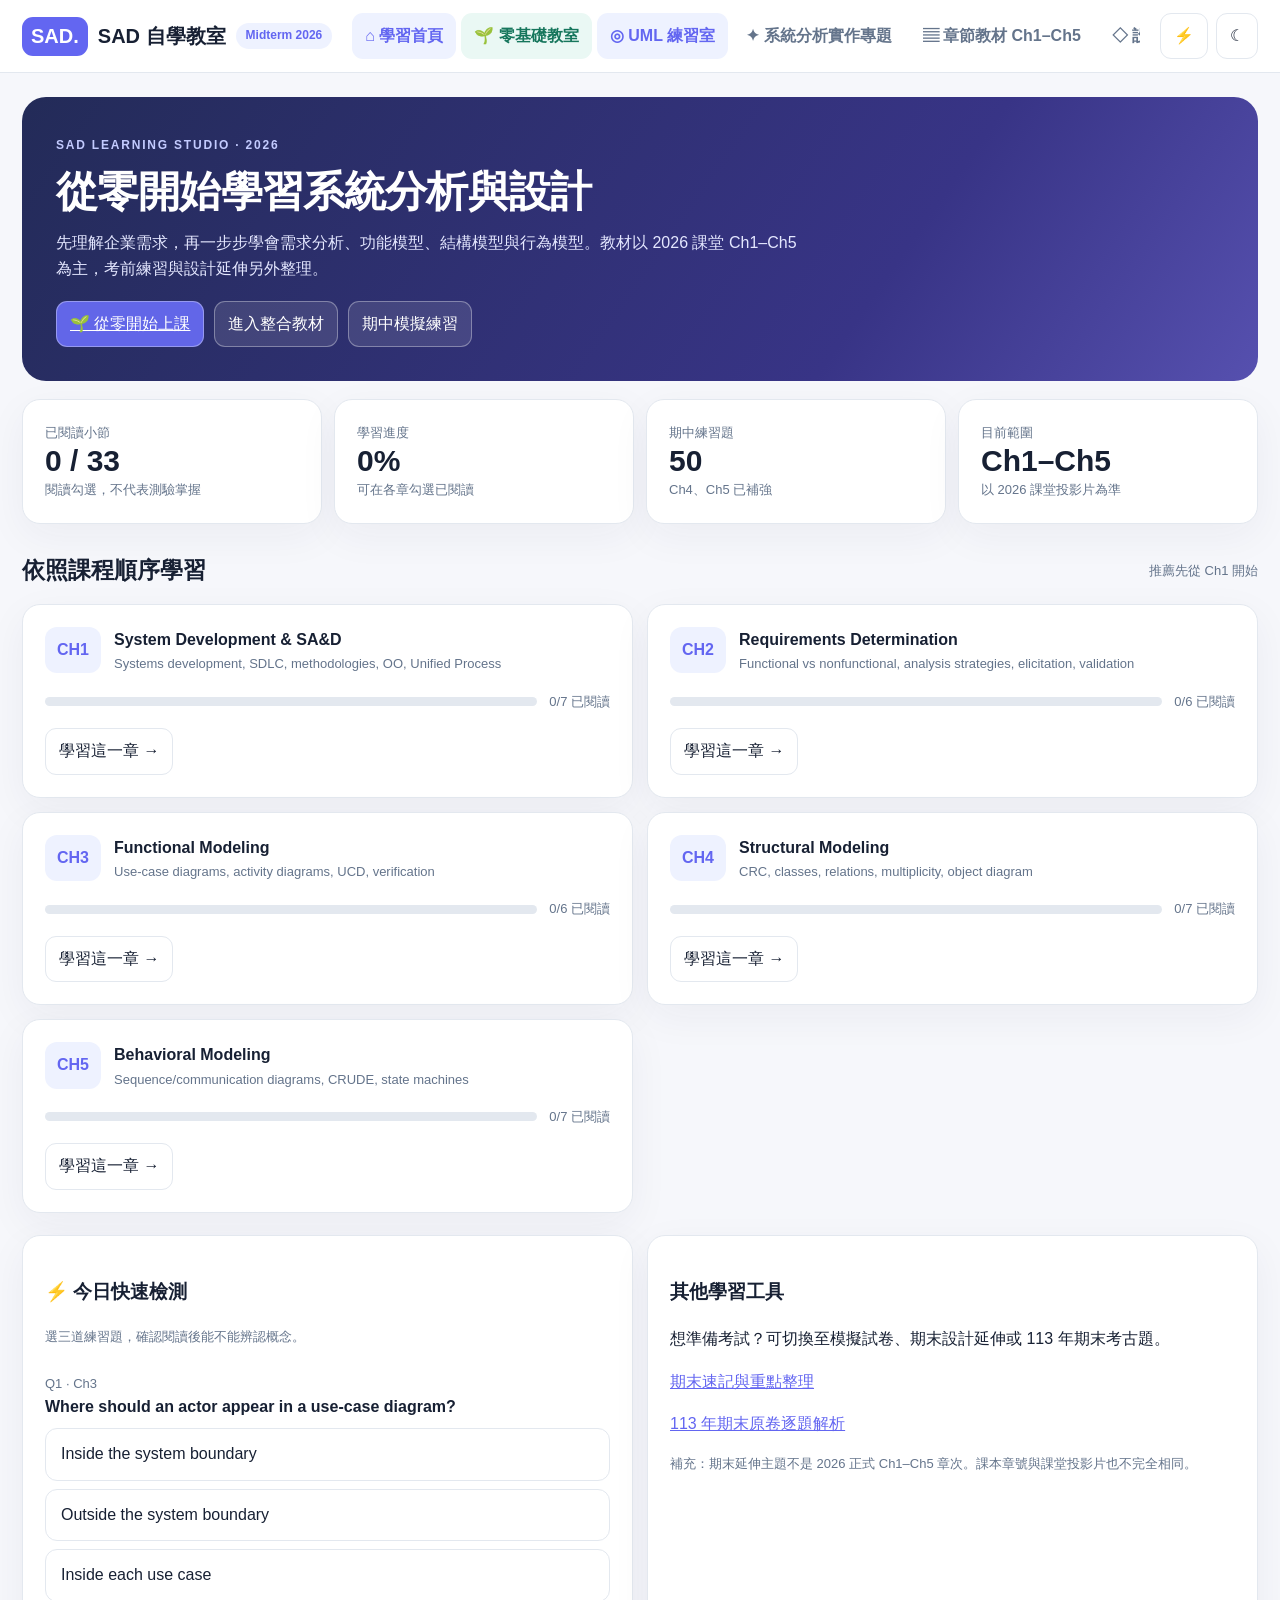
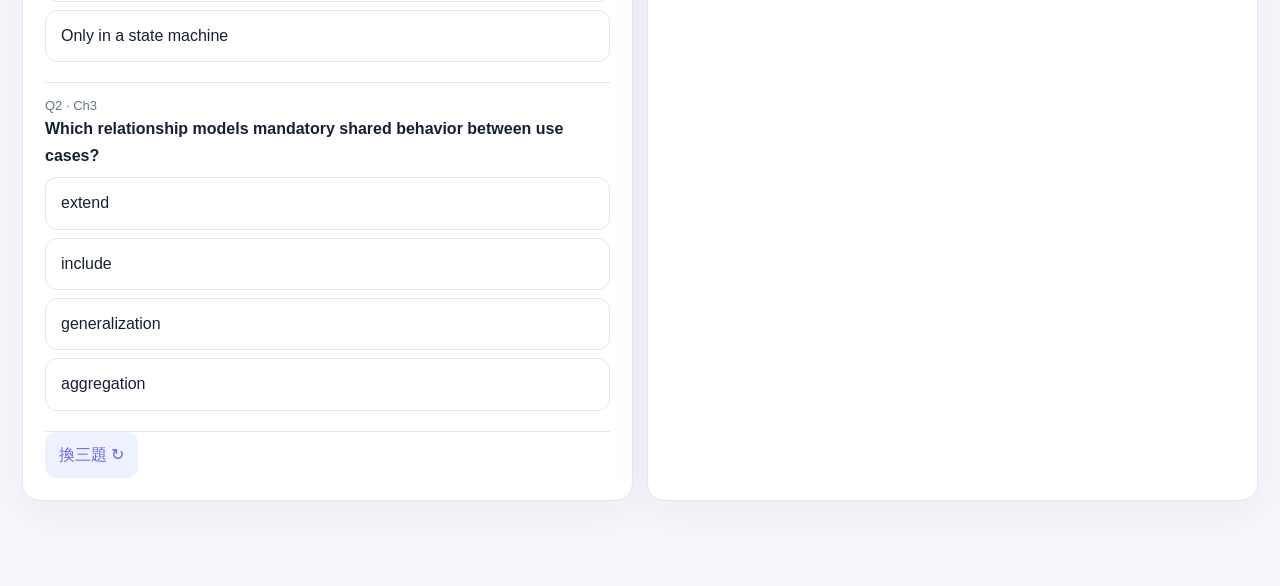
==== commit 4be75022: "feat: connect Ch2–Ch5 capstone studio to SAD learning and review site" ====
--- a/index.html
+++ b/index.html
@@ -56,7 +56,7 @@
 .sad-reference{margin-top:18px}
 .sad-final-chooser{margin:18px 0}
 @media(max-width:700px){.sad-md-head{padding:17px}.sad-md-card{padding:16px}.sad-md-tablewrap table{min-width:440px}.sad-md-tablewrap th,.sad-md-tablewrap td{padding:9px;font-size:13px}}
-</style><link rel="stylesheet" href="phase1.css"></head><body><header class="top"><div class="topinner"><div class="brand"><span class="logo">SAD.</span>期中考複習 <span class="pill">Midterm 2026</span></div><nav class="nav" id="nav" aria-label="Main navigation"><button class="tab active" data-tab="home">⌂ Dashboard</button><a class="tab" href="learn.html" style="text-decoration:none;background:#eaf8f4;color:#16765c">🌱 零基礎教室</a><a class="tab" href="uml-lab.html" style="text-decoration:none;background:var(--soft);color:var(--accent)">◎ UML 練習室</a><button class="tab" data-tab="chapters">▤ Ch1–Ch5 整合教材</button><button class="tab" data-tab="final-depth">◇ 期末延伸主題</button><button class="tab" data-tab="mock">◷ 期中模擬試題</button><a class="tab" href="final-review.html" style="text-decoration:none;background:var(--soft);color:var(--accent)">✦ 期末速記</a><a class="tab" href="past-exam-113.html" style="text-decoration:none">✎ 113 期末原卷 38 題</a></nav><div style="display:flex;gap:8px"><button class="iconbtn" id="cheatBtn" title="Cheat Sheet">⚡</button><button class="iconbtn" id="themeBtn" title="Toggle theme" aria-label="Toggle theme">☾</button></div></div></header><main class="wrap" id="app"></main><div class="modal" id="cheatModal" role="dialog" aria-modal="true"><div class="modalbox"><div class="stickybar"><h2>⚡ 10-minute Cheat Sheet</h2><button class="btn" id="closeCheat">✕ Close</button></div><p class="muted small">英文術語優先｜按章節整理的關鍵辨析與考前速記</p><div id="cheatContent"></div><button class="btn primary" id="printCheat">列印 / 儲存 PDF</button></div></div><div id="toast" class="toast" role="status"></div><script>const DATA={"chapters":[{"id":1,"title":"System Development & SA&D","subtitle":"Systems development, SDLC, methodologies, OO, Unified Process","topics":[{"title":"SDLC and four phases","definition":"The Systems Development Life Cycle (SDLC) transforms business needs into a working information system through Planning, Analysis, Design, and Implementation.","details":"Planning asks WHY and feasibility; Analysis asks WHO, WHAT, WHERE, WHEN; Design asks HOW; Implementation builds, tests, installs and supports.","zh":"四階段不是只能照直線進行。Analysis 產出 system proposal；Design 產出 system specification。","memorize":"Planning → Analysis → Design → Implementation. Deliverables progressively refine the initial business need."},{"title":"Planning and project initiation","definition":"A system request identifies the project sponsor, business need, business requirements, business value, and special issues. Feasibility comprises technical, economic, and organizational feasibility.","details":"Technical: Can we build it? Economic: Should we build it? Organizational: If we build it, will they come? The workplan controls staffing, schedule, risks and resources.","zh":"不是先挑技術，再找問題。Business value 應先釐清。","memorize":"System request → Feasibility analysis → Approval committee → Project workplan."},{"title":"Analysis versus Design","definition":"Analysis models the problem domain and defines what the system must do. Design refines the analysis deliverables into implementable technical specifications.","details":"Analysis produces requirements definitions and functional, structural, behavioral models. Design makes architecture, UI, data/database, and program-design decisions.","zh":"Analysis 看業務需求；Design 才確定如何實作。兩者相互迭代但不可混為一談。","memorize":"Analysis: as-is/to-be, requirements, system proposal. Design: architecture, interfaces, databases, programs."},{"title":"Implementation and configuration management","definition":"Implementation involves system construction and testing, installation and conversion, user training, and ongoing support.","details":"Configuration management controls evolving artifacts and their versions; change control reduces uncontrolled changes during construction.","zh":"系統「安裝」不代表專案結束，還有訓練、維護與 post-implementation review。","memorize":"Build and test → install/convert and train → support/maintain."},{"title":"Development methodologies","definition":"A methodology is a formalized approach to executing the SDLC. Approaches include Waterfall, Parallel, Phased, Prototyping, Agile (XP/Scrum) and DevOps.","details":"Waterfall is sequential and works best with stable requirements; parallel accelerates via subprojects but raises integration risk; phased delivers staged increments; prototyping explores uncertainty.","zh":"Evolutionary prototype 持續演進；throwaway prototype 用來釐清需求後捨棄。Agile 不是沒有規劃。","memorize":"Waterfall vs Parallel vs Phased vs Evolutionary / Throwaway Prototyping vs Agile."},{"title":"OO foundations and UML","definition":"Object-oriented systems organize software around interacting objects, which encapsulate state (attributes) and behavior (operations).","details":"Classes define common templates; objects are instances. Encapsulation hides internal state, inheritance supports reuse, polymorphism allows different implementations under a common interface. UML specifies model notation, not a development process.","zh":"Class ≠ Object，UML ≠ Unified Process；UML 是畫圖語言，UP 是流程框架。","memorize":"OO: identity, encapsulation, inheritance, polymorphism; UML: functional / structural / behavioral views."},{"title":"Unified Process and iteration","definition":"The Unified Process is use-case driven, architecture-centric, iterative and incremental. Its phases are Inception, Elaboration, Construction, Transition.","details":"Iteration revisits a set of activities; increment delivers an additional slice of functionality. UP phases are not the same as the four SDLC activities.","zh":"「反覆修正」是 iterative；「一部分一部分交付」是 incremental。","memorize":"Inception → Elaboration → Construction → Transition."}]},{"id":2,"title":"Requirements Determination","subtitle":"Functional vs nonfunctional, analysis strategies, elicitation, validation","topics":[{"title":"Requirement types and scope","definition":"A requirement states what the system must do or which characteristic it must have. Functional requirements describe processes and information; nonfunctional requirements specify quality and constraints.","details":"Nonfunctional categories: Operational, Performance, Security, Cultural and Political. A requirements definition establishes system scope and provides inputs for later models.","zh":"「能搜尋課程」是 functional；「2 秒內回傳」是 performance。","memorize":"Functional = behavior; Nonfunctional = how well / under what constraints."},{"title":"Writing requirement statements","definition":"A descriptive requirement expresses one clear obligation. A user story typically follows “As a [role], I want [capability], so that [business value].”","details":"Requirements should be unambiguous, testable, feasible, consistent and traceable. Avoid conflating a broad goal with a directly verifiable requirement.","zh":"把「系統要很快」改成「95% 的查詢在 2 秒內完成」。","memorize":"User story = Role + Goal + Value; acceptance criteria make it testable."},{"title":"Eight requirements-analysis strategies","definition":"Analyze the as-is process before defining the to-be system. The eight course strategies examine problems, causes, time, cost, peer practices, desired outcomes, technologies and eliminable activities.","details":"Problem analysis; Root cause analysis (fishbone); Duration analysis; Activity-based costing; Informal benchmarking; Outcome analysis; Technology analysis; Activity elimination.","zh":"Duration analysis 比的是各步驟實際工作時間 vs 整體耗時；差距大通常是等待。","memorize":"8 strategies: Problem / Root cause / Duration / ABC / Benchmarking / Outcome / Technology / Elimination."},{"title":"Five elicitation techniques","definition":"Select elicitation methods according to accessibility of users, group consensus, process complexity, and availability of artifacts.","details":"Interviews provide depth; questionnaires reach many; observation reveals actual work; document analysis examines manuals/forms; Joint Application Development (JAD) develops shared understanding in workshops.","zh":"訪談可追問但耗時；問卷適用大量使用者；Observation 能發現「使用者自己沒說到」的操作。","memorize":"Interviews | Questionnaires | Observation | Document Analysis | JAD."},{"title":"Interview and observation pitfalls","definition":"Interviews use open-ended, closed-ended and probing questions; interview notes should be verified by the interviewee. Observation needs awareness of observer effects and atypical behavior.","details":"Avoid leading questions. Validate documents against actual practice because formal rules and everyday workflows may differ.","zh":"觀察時被觀察者可能改變行為（Hawthorne effect）；不要把單次情境當成全部。","memorize":"Prepare → ask and probe → document → verify → reconcile."},{"title":"Requirements quality and system proposal","definition":"Validation checks whether requirements represent genuine business needs; verification checks clarity, internal consistency, completeness and testability.","details":"Review textual ambiguity, incomplete actor/action descriptions, conflicts, feasibility and consistency across requirements. The system proposal assembles analysis models plus updated planning artifacts.","zh":"不要把「已寫成文字」等同「已確認正確」；需要走查與利害關係人確認。","memorize":"Quality check → requirements definition → functional/structural/behavioral models → system proposal."}]},{"id":3,"title":"Functional Modeling","subtitle":"Use-case diagrams, activity diagrams, UCD, verification","topics":[{"title":"Three functional-model artifacts","definition":"Functional models represent the system’s external functionality and business processes. Create a use-case diagram, activity diagrams and use-case descriptions (UCD).","details":"A use-case diagram identifies system scope and actors; an activity diagram visualizes control flow; a UCD documents detailed events, alternatives and exceptions.","zh":"Use case 是「系統要提供什麼服務」；不是每個小點擊都要變成 UC。","memorize":"Requirements → Use-case diagram → Activity diagram → UCD; cross-check consistency."},{"title":"Use-case diagram elements","definition":"A use case is a major system function named with a verb–noun phrase. An actor is an external role, not necessarily an individual person.","details":"Actors stay outside the subject boundary; use cases stay inside. Associations link actors and use cases; actor generalization denotes role inheritance.","zh":"Actor 可是外部系統，並非只能是人；subject boundary 定義範圍。","memorize":"Actor | Use case | Subject boundary | Association."},{"title":"Include, extend, generalization","definition":"«include» extracts required shared functionality; «extend» adds conditional/optional behavior; generalization expresses specialization/inheritance.","details":"Include arrow: base → included use case. Extend arrow: extension → base use case. Generalization points to the general element.","zh":"背箭頭方向：include 指向被包含者，extend 指向被延伸的基本 UC。","memorize":"include = mandatory reused behavior; extend = optional variation; generalization = is-a."},{"title":"Activity diagram semantics","definition":"An activity diagram represents activities, their control flow, branching, synchronization and responsibility allocation.","details":"Initial node starts execution; action nodes perform work; decision/merge handle alternatives; fork/join handle concurrency; activity final ends the whole activity, flow final ends one flow. Swimlanes allocate responsibility.","zh":"Decision 是「擇一」；Fork 是「平行」；Flow final 不是整張圖停止。","memorize":"Initial • Action • Decision/Merge • Fork/Join • Activity Final/Flow Final • Swimlane."},{"title":"Use-case descriptions","definition":"A use-case description documents the use-case name, actors, trigger, preconditions, normal flow, alternative/exception flows and postconditions.","details":"Essential UCD describes intent without technology assumptions. Real UCD documents implementation-dependent interface details. Overview and detailed levels serve different precision needs.","zh":"Essential = technology independent；Real = 可提到畫面/按鈕。事件步驟需要能對應 activity。","memorize":"UCD: name → actors → trigger → preconditions → main flow → alternate flows → postconditions."},{"title":"Functional V&V and traceability","definition":"Verification and validation ensure each required behavior has consistent representations across the use-case diagram, activity diagram and UCD.","details":"Check all actors appear in the diagram; each use case has coherent event flows; decisions and alternatives align; events correspond to activities and ultimately operations in structural models.","zh":"三種模型不能各說各話；相同 actor、動作、條件與分支要對得起來。","memorize":"Requirements ↔ UC ↔ Activity ↔ UCD ↔ Class responsibilities."}]},{"id":4,"title":"Structural Modeling","subtitle":"CRC, classes, relations, multiplicity, object diagram","topics":[{"title":"Purpose of structural models","definition":"Structural models describe the static objects of the domain and their relationships. Common artifacts are CRC cards, class diagrams and object diagrams.","details":"The analysis model captures people, places, things and events as domain objects; implementation details are refined later. Identify candidate classes from nouns and responsibilities from verbs.","zh":"不是把句子所有名詞都建成類別；先看系統需求及範圍。","memorize":"CRC → Class diagram → Object diagram (instance snapshot)."},{"title":"Class, attribute, operation","definition":"A class is a template for objects. Attributes represent relevant atomic properties; operations describe domain-specific behavior.","details":"Abstract classes cannot be directly instantiated; concrete classes can. UML compartments show class name, attributes and operations. Visibility: + public, - private, # protected.","zh":"name: String 是 attribute；registerCourse() 是 operation；一個 object 有自己的 attribute 值。","memorize":"ClassName | -attribute: Type | +operation(parameter): ReturnType."},{"title":"Three structural relationships","definition":"Generalization expresses is-a inheritance; aggregation/composition express whole–part relationships; association expresses other meaningful links.","details":"Generalization uses a hollow triangle toward the superclass. Aggregation uses a hollow diamond at the whole; composition uses a filled diamond at the whole and stronger lifecycle ownership.","zh":"「Student is a Person」是 generalization；「Order contains LineItems」常是 composition；「Student enrolls in Course」是 association。","memorize":"is-a ↔ Generalization; part-of ↔ Aggregation/Composition; participates-in ↔ Association."},{"title":"Multiplicity and association classes","definition":"Multiplicity constrains how many instances may participate at each association end. Common forms: 1, 0..1, 0..*, 1..*, m..n.","details":"Multiplicity near class B indicates the number of B instances related to one A instance. A many-to-many association with its own attributes often needs an association class (e.g. Enrollment).","zh":"不要讀反：靠近 Course 的 0..* 指「一位學生可以對應多門課」。","memorize":"1 = exactly one; 0..1 = optional; 1..* = one or more; * = zero or more."},{"title":"CRC cards and role-playing","definition":"CRC stands for Class–Responsibility–Collaboration. CRC cards name a class, describe its responsibilities, and identify its collaborating classes.","details":"Role-playing walks through UCD events and asks which object performs each operation, what information it needs and whom it calls. Revise responsibilities before drawing a full CD.","zh":"CRC 的合作對象須對應合理 class 關係；不只是列名詞。","memorize":"Class → responsibilities → collaborators; iterate with use-case scenarios."},{"title":"Class diagram and object diagram","definition":"A class diagram models types and relationships; an object diagram displays actual instances and links at a specific moment.","details":"Object names may use instanceName:ClassName, and attributes can show current instance values. Diagram relationships must respect class multiplicity constraints.","zh":"Class diagram 是規格；Object diagram 是某一刻「真實有哪些實例」。","memorize":"Class: Student / Course; Objects: doris:Student / sad:Course."},{"title":"Structural modeling consistency","definition":"Structural models must support every necessary use-case event without adding unrelated gold-plating.","details":"Validate class names and types, operations required by flows, association semantics, valid multiplicities and object snapshots. Check consistency with functional models.","zh":"找不到負責某個 UC event 的 operation，代表模型可能漏掉責任。","memorize":"UCD event → operation in class → collaborator/association → object links."}]},{"id":5,"title":"Behavioral Modeling","subtitle":"Sequence/communication diagrams, CRUDE, state machines","topics":[{"title":"Purpose and model types","definition":"Behavioral models show internal dynamic behavior of the system. Interaction diagrams model message exchange; state machines model state changes of objects.","details":"Sequence diagrams emphasize time/order; communication diagrams emphasize object links/message flow. Course slides cover both plus state machines.","zh":"Functional 看外部「做什麼」，Structural 看「有哪些物件」，Behavioral 看「如何互動」。","memorize":"Interaction = messages among objects; State machine = lifecycle of an object."},{"title":"Sequence diagram notation","definition":"A sequence diagram orders messages from top to bottom across actor/object lifelines. Activation bars show execution; return messages show response.","details":"Participants appear at top, lifelines descend, solid message arrows invoke operations and dashed return arrows indicate results. Guard conditions qualify messages; fragments can show conditional flows.","zh":"上到下是時間，不是左右；箭頭指向被呼叫方法的接收者。","memorize":"actor/object lifeline → call message → activation → return message."},{"title":"Instance versus generic sequence","definition":"An instance sequence diagram represents one use-case scenario; a generic sequence diagram represents multiple scenarios through control structures.","details":"The course emphasizes instance sequence diagrams for the main event flow. Each call must map to an appropriate operation of a class shown in the class diagram.","zh":"只畫正常流程的單一路徑，是 instance SD；不要以為它包含所有例外路徑。","memorize":"Choose UC/UCD flow → objects → messages → validate with CD."},{"title":"Communication diagrams","definition":"Communication diagrams display participants and links, annotating messages with sequence numbers that encode execution order.","details":"They emphasize relationship topology rather than vertical time. Messages can be numbered 1, 1.1, 1.2 to indicate nested interactions.","zh":"Communication diagram 不是沒有順序，而是用編號表達順序。","memorize":"Sequence diagram: time order; Communication diagram: interaction structure."},{"title":"CRUDE matrix","definition":"CRUDE captures the ways objects operate upon or interact with domain classes: Create, Read, Update, Delete and Execute.","details":"Use a matrix to cross-check which actor/object performs each operation and whether all responsibilities are covered. Check against UCD events, class operations and sequence messages.","zh":"不要把 CRUD（資料操作四種）和 CRUDE（多一個 Execute）混淆。","memorize":"C=Create; R=Read; U=Update; D=Delete; E=Execute."},{"title":"State machines and transitions","definition":"A behavioral state machine depicts the lifecycle of a significant object with states and transitions triggered by events.","details":"State is a meaningful condition of an object, often tied to attribute values. Transitions use event [guard] / action. Identify initial and final states, and avoid dead ends or invalid transitions.","zh":"State 要是物件的生命週期狀態，不是系統每一步的活動名稱。","memorize":"State A -- event [guard] / action --> State B."},{"title":"Behavioral V&V and model integration","definition":"Validate that messages correspond to real class operations, and transitions correspond to legitimate domain events and attribute changes.","details":"Each UCD event should map to an action/message where appropriate; all objects must exist in structural models; update CD or UCD when the behavioral model exposes missing responsibilities.","zh":"畫完循序圖要反查 CD：message 的 receiver 是否真的擁有那個 operation？","memorize":"UCD ↔ Class diagram ↔ Sequence/Communication ↔ State machine."}]}],"exam":[],"mock":[{"id":1,"chapter":1,"type":"tf","points":2,"question":"The SDLC includes Planning, Analysis, Design and Implementation.","options":["True","False"],"answer":0,"en":"SDLC four phases.","zh":"SDLC four phases."},{"id":2,"chapter":1,"type":"tf","points":2,"question":"Detailed program design is the main deliverable of the Analysis phase.","options":["True","False"],"answer":1,"en":"System Proposal is Analysis; program design is Design.","zh":"System Proposal is Analysis; program design is Design."},{"id":3,"chapter":1,"type":"tf","points":2,"question":"A System Request normally identifies a business need and expected business value.","options":["True","False"],"answer":0,"en":"Planning begins with business need.","zh":"Planning begins with business need."},{"id":4,"chapter":1,"type":"tf","points":2,"question":"A Superclass is always abstract and cannot be instantiated.","options":["True","False"],"answer":1,"en":"Concrete superclasses may be instantiated.","zh":"Concrete superclasses may be instantiated."},{"id":5,"chapter":1,"type":"tf","points":2,"question":"UML is a standard modeling language, not a systems development methodology.","options":["True","False"],"answer":0,"en":"UML vs UP.","zh":"UML vs UP."},{"id":6,"chapter":1,"type":"tf","points":2,"question":"The hollow triangle in a UML Generalization points toward the subclass.","options":["True","False"],"answer":1,"en":"Triangle points toward superclass.","zh":"Triangle points toward superclass."},{"id":7,"chapter":1,"type":"tf","points":2,"question":"In UP, Requirements activities can occur across several phases.","options":["True","False"],"answer":0,"en":"UP workflows overlap phases.","zh":"UP workflows overlap phases."},{"id":8,"chapter":2,"type":"tf","points":2,"question":"A security requirement is categorized as a Functional Requirement merely because it limits system access.","options":["True","False"],"answer":1,"en":"Security is a nonfunctional category in the course.","zh":"Security is a nonfunctional category in the course."},{"id":9,"chapter":2,"type":"tf","points":2,"question":"Observation may reveal informal workarounds that interviews fail to uncover.","options":["True","False"],"answer":0,"en":"Observation vs interview.","zh":"Observation vs interview."},{"id":10,"chapter":2,"type":"tf","points":2,"question":"Root Cause Analysis examines underlying causes instead of only symptoms.","options":["True","False"],"answer":0,"en":"Analyze causes.","zh":"Analyze causes."},{"id":11,"chapter":2,"type":"tf","points":2,"question":"Duration Analysis examines activity costs rather than elapsed time.","options":["True","False"],"answer":1,"en":"Duration focuses elapsed time; ABC costs.","zh":"Duration focuses elapsed time; ABC costs."},{"id":12,"chapter":2,"type":"tf","points":2,"question":"MoSCoW Must Have always means the feature should be implemented first, regardless of dependencies.","options":["True","False"],"answer":1,"en":"Priority and sequence differ.","zh":"Priority and sequence differ."},{"id":13,"chapter":2,"type":"tf","points":2,"question":"Requirements should be verifiable, traceable, clear, consistent, complete and concise.","options":["True","False"],"answer":0,"en":"VT4C criteria.","zh":"VT4C criteria."},{"id":14,"chapter":2,"type":"tf","points":2,"question":"An Actor is always the same thing as a stakeholder.","options":["True","False"],"answer":1,"en":"Stakeholders may have no system interaction.","zh":"Stakeholders may have no system interaction."},{"id":15,"chapter":3,"type":"tf","points":2,"question":"The «include» arrow in a Use-Case Diagram points from the base use case toward the included use case.","options":["True","False"],"answer":0,"en":"Include direction.","zh":"Include direction."},{"id":16,"chapter":3,"type":"tf","points":2,"question":"An «extend» relationship points from the base use case to the optional extension.","options":["True","False"],"answer":1,"en":"Extension points to base.","zh":"Extension points to base."},{"id":17,"chapter":3,"type":"tf","points":2,"question":"A Fork Node creates concurrent paths in an Activity Diagram.","options":["True","False"],"answer":0,"en":"Fork concurrency.","zh":"Fork concurrency."},{"id":18,"chapter":3,"type":"tf","points":2,"question":"A Flow Final Node always terminates every active path in an Activity Diagram.","options":["True","False"],"answer":1,"en":"Flow Final ends only its flow.","zh":"Flow Final ends only its flow."},{"id":19,"chapter":3,"type":"tf","points":2,"question":"Each Use Case should have one Use-Case Description.","options":["True","False"],"answer":0,"en":"One UCD per use case.","zh":"One UCD per use case."},{"id":20,"chapter":4,"type":"tf","points":2,"question":"Multiplicity at an association endpoint describes the allowed number of instances at that endpoint.","options":["True","False"],"answer":0,"en":"Multiplicity semantics.","zh":"Multiplicity semantics."},{"id":21,"chapter":5,"type":"tf","points":2,"question":"A Sequence Diagram represents time-ordered messages between interacting participants.","options":["True","False"],"answer":0,"en":"Behavioral model.","zh":"Behavioral model."},{"id":22,"chapter":3,"type":"choice","question":"Where should an actor appear in a use-case diagram?","options":["Inside the system boundary","Outside the system boundary","Inside each use case","Only in a state machine"],"answer":1,"en":"Actors are roles external to the subject.","zh":"Actor 在系統邊界外。","points":2},{"id":23,"chapter":3,"type":"choice","question":"Which relationship models mandatory shared behavior between use cases?","options":["extend","include","generalization","aggregation"],"answer":1,"en":"Include expresses reused required functionality.","zh":"include 是必要的共用行為。","points":2},{"id":24,"chapter":1,"type":"matching","question":"Match these development terms to their correct meanings.","points":4,"pairs":[["Planning","Business value and feasibility"],["Analysis","Requirements and logical models"],["Design","System architecture and specifications"]],"en":"Correct pairings require matching every concept with its distinct purpose.","zh":"三組配對各自依定義核對，部分正確可得部分分數。"},{"id":25,"chapter":2,"type":"matching","question":"Match each technique with its central purpose.","points":4,"pairs":[["Observation","Examine actual work practices"],["JAD","Reach shared stakeholder understanding"],["Root Cause Analysis","Identify underlying reasons for a problem"]],"en":"Correct pairings require matching every concept with its distinct purpose.","zh":"三組配對各自依定義核對，部分正確可得部分分數。"},{"id":26,"chapter":3,"type":"matching","question":"Match each UML activity node to its function.","points":4,"pairs":[["Decision","Select one alternative path"],["Fork","Start concurrent paths"],["Join","Synchronize concurrent paths"]],"en":"Correct pairings require matching every concept with its distinct purpose.","zh":"三組配對各自依定義核對，部分正確可得部分分數。"},{"id":27,"chapter":1,"type":"short","points":2,"question":"State the four SDLC phases in order and give their core questions.","answer":"Planning WHY; Analysis WHAT; Design HOW; Implementation BUILD/TEST/DELIVER.","en":"Four phase sequence","zh":"Four phase sequence","keywords":["why","what","how","implementation"]},{"id":28,"chapter":1,"type":"short","points":3,"question":"Explain two differences between Waterfall and evolutionary prototyping.","answer":"Waterfall emphasizes sequential milestone-based development with stable requirements and late feedback. Evolutionary prototyping repeatedly refines a prototype that may become the production system.","en":"Sequential vs iterative","zh":"Sequential vs iterative","keywords":["waterfall","prototype","feedback"]},{"id":29,"chapter":2,"type":"short","points":3,"question":"Give one Functional and one measurable Non-functional Requirement for a clinic appointment system.","answer":"FR: The system shall allow a patient to book an available slot. NFR: At least 95% of availability searches complete within 2 seconds under agreed workload.","en":"Function vs quality","zh":"Function vs quality","keywords":["functional","nonfunctional","measurable"]},{"id":30,"chapter":2,"type":"short","points":3,"question":"Explain Problem Analysis vs Root Cause Analysis with a scheduling example.","answer":"Problem Analysis identifies duplicate bookings as an observable problem. Root Cause Analysis examines whether disconnected schedules or manual duplicate entry cause the problem.","en":"Problem vs root cause","zh":"Problem vs root cause","keywords":["problem","root cause","example"]},{"id":31,"chapter":2,"type":"short","points":3,"question":"Explain VT4C and identify a missing criterion in: 'The system should be very fast'.","answer":"VT4C: Verifiable, Traceable, Clear, Consistent, Complete, Concise. Very fast is unclear and not verifiable without quantitative conditions.","en":"Six quality criteria","zh":"Six quality criteria","keywords":["clear","verifiable","vt4c"]},{"id":32,"chapter":2,"type":"short","points":3,"question":"Distinguish Interview, Observation and Document Analysis.","answer":"Interview asks stakeholders about their work; Observation examines actual behavior; Document Analysis reviews existing forms, reports, and procedures.","en":"Gathering techniques","zh":"Gathering techniques","keywords":["interview","observation","document"]},{"id":33,"chapter":3,"type":"short","points":4,"question":"State the correct directions and purposes of «include» and «extend».","answer":"Include is base → included, used for reusable required behavior. Extend is extension → base, used for optional or conditional behavior.","en":"UML arrows","zh":"UML arrows","keywords":["include","extend","direction"]},{"id":34,"chapter":3,"type":"diagram","points":4,"question":"Draw an Activity Diagram for booking an appointment: Start → Check Availability → Decision with available/unavailable branches → Confirm/Reject → End. Use Mermaid flowchart syntax.","answer":"flowchart TD\n A((Start)) --> B[Check Availability]\n B --> C{Available?}\n C -->|available| D[Confirm Booking]\n C -->|unavailable| E[Reject Booking]\n D --> F((End))\n E --> F","en":"Activity control nodes","zh":"Activity control nodes","keywords":["decision","merge","fork","join"],"diagramKind":"activity","diagramKeys":["flowchart","check","{","available","unavailable"]},{"id":35,"chapter":3,"type":"short","points":4,"question":"Describe the purpose of a Use-Case Description and list at least five important fields.","answer":"One UCD specifies a single use case, including ID, Name, Primary Actor, Trigger, Brief Description, Normal Flow, Alternate Flows and Relationships.","en":"UCD fields","zh":"UCD fields","keywords":["actor","trigger","normal flow","alternate"]},{"id":36,"chapter":3,"type":"short","points":4,"question":"List the major checks of a Functional Model walkthrough.","answer":"Each Activity Action maps to a UCD event; their order matches; each Use Case has one UCD; Actors and Relationships match diagrams; alternative paths are accounted for.","en":"V&V walkthrough","zh":"V&V walkthrough","keywords":["action","ucd","actor","relationship"]},{"id":37,"chapter":4,"type":"diagram","points":4,"question":"Draw a UML Class Diagram using Patient, Doctor, Appointment and associations with multiplicity. Use Mermaid classDiagram syntax.","answer":"classDiagram\n class Patient\n class Doctor\n class Appointment\n Patient \"1\" -- \"0..*\" Appointment : books\n Doctor \"1\" -- \"0..*\" Appointment : attends","en":"Structural CRC","zh":"Structural CRC","keywords":["class","responsibilities","collaborators"],"diagramKind":"class","diagramKeys":["classDiagram","Patient","Doctor","Appointment","0..*"]},{"id":38,"chapter":5,"type":"diagram","points":5,"question":"Draw a Sequence Diagram for booking a successful appointment using Patient, BookingUI, BookingController, Appointment; include request, validation, create and confirmation. Use Mermaid sequenceDiagram syntax.","answer":"sequenceDiagram\n actor Patient\n participant BookingUI\n participant BookingController\n participant Appointment\n Patient->>BookingUI: request()\n BookingUI->>BookingController: schedule()\n BookingController->>BookingController: validateAvailability()\n BookingController->>Appointment: create()\n Appointment-->>BookingController: confirmation\n BookingController-->>BookingUI: confirmed()","en":"Behavioral views","zh":"Behavioral views","keywords":["sequence","messages","state","transition"],"diagramKind":"sequence","diagramKeys":["sequenceDiagram","Patient","BookingUI","BookingController","Appointment","->>"]}],"images":[]};
+</style><link rel="stylesheet" href="phase1.css"><link rel="stylesheet" href="inline-supplements.css"></head><body><header class="top"><div class="topinner"><div class="brand"><span class="logo">SAD.</span>期中考複習 <span class="pill">Midterm 2026</span></div><nav class="nav" id="nav" aria-label="Main navigation"><button class="tab active" data-tab="home">⌂ Dashboard</button><a class="tab" href="learn.html" style="text-decoration:none;background:#eaf8f4;color:#16765c">🌱 零基礎教室</a><a class="tab" href="uml-lab.html" style="text-decoration:none;background:var(--soft);color:var(--accent)">◎ UML 練習室</a><a class="tab" href="capstone.html" style="text-decoration:none">✦ 系統分析實作專題</a><button class="tab" data-tab="chapters">▤ Ch1–Ch5 整合教材</button><button class="tab" data-tab="final-depth">◇ 期末延伸主題</button><button class="tab" data-tab="mock">◷ 期中模擬試題</button><a class="tab" href="final-review.html" style="text-decoration:none;background:var(--soft);color:var(--accent)">✦ 期末速記</a><a class="tab" href="past-exam-113.html" style="text-decoration:none">✎ 113 期末原卷 38 題</a></nav><div style="display:flex;gap:8px"><button class="iconbtn" id="cheatBtn" title="Cheat Sheet">⚡</button><button class="iconbtn" id="themeBtn" title="Toggle theme" aria-label="Toggle theme">☾</button></div></div></header><main class="wrap" id="app"></main><div class="modal" id="cheatModal" role="dialog" aria-modal="true"><div class="modalbox"><div class="stickybar"><h2>⚡ 10-minute Cheat Sheet</h2><button class="btn" id="closeCheat">✕ Close</button></div><p class="muted small">英文術語優先｜按章節整理的關鍵辨析與考前速記</p><div id="cheatContent"></div><button class="btn primary" id="printCheat">列印 / 儲存 PDF</button></div></div><div id="toast" class="toast" role="status"></div><script>const DATA={"chapters":[{"id":1,"title":"System Development & SA&D","subtitle":"Systems development, SDLC, methodologies, OO, Unified Process","topics":[{"title":"SDLC and four phases","definition":"The Systems Development Life Cycle (SDLC) transforms business needs into a working information system through Planning, Analysis, Design, and Implementation.","details":"Planning asks WHY and feasibility; Analysis asks WHO, WHAT, WHERE, WHEN; Design asks HOW; Implementation builds, tests, installs and supports.","zh":"四階段不是只能照直線進行。Analysis 產出 system proposal；Design 產出 system specification。","memorize":"Planning → Analysis → Design → Implementation. Deliverables progressively refine the initial business need."},{"title":"Planning and project initiation","definition":"A system request identifies the project sponsor, business need, business requirements, business value, and special issues. Feasibility comprises technical, economic, and organizational feasibility.","details":"Technical: Can we build it? Economic: Should we build it? Organizational: If we build it, will they come? The workplan controls staffing, schedule, risks and resources.","zh":"不是先挑技術，再找問題。Business value 應先釐清。","memorize":"System request → Feasibility analysis → Approval committee → Project workplan."},{"title":"Analysis versus Design","definition":"Analysis models the problem domain and defines what the system must do. Design refines the analysis deliverables into implementable technical specifications.","details":"Analysis produces requirements definitions and functional, structural, behavioral models. Design makes architecture, UI, data/database, and program-design decisions.","zh":"Analysis 看業務需求；Design 才確定如何實作。兩者相互迭代但不可混為一談。","memorize":"Analysis: as-is/to-be, requirements, system proposal. Design: architecture, interfaces, databases, programs."},{"title":"Implementation and configuration management","definition":"Implementation involves system construction and testing, installation and conversion, user training, and ongoing support.","details":"Configuration management controls evolving artifacts and their versions; change control reduces uncontrolled changes during construction.","zh":"系統「安裝」不代表專案結束，還有訓練、維護與 post-implementation review。","memorize":"Build and test → install/convert and train → support/maintain."},{"title":"Development methodologies","definition":"A methodology is a formalized approach to executing the SDLC. Approaches include Waterfall, Parallel, Phased, Prototyping, Agile (XP/Scrum) and DevOps.","details":"Waterfall is sequential and works best with stable requirements; parallel accelerates via subprojects but raises integration risk; phased delivers staged increments; prototyping explores uncertainty.","zh":"Evolutionary prototype 持續演進；throwaway prototype 用來釐清需求後捨棄。Agile 不是沒有規劃。","memorize":"Waterfall vs Parallel vs Phased vs Evolutionary / Throwaway Prototyping vs Agile."},{"title":"OO foundations and UML","definition":"Object-oriented systems organize software around interacting objects, which encapsulate state (attributes) and behavior (operations).","details":"Classes define common templates; objects are instances. Encapsulation hides internal state, inheritance supports reuse, polymorphism allows different implementations under a common interface. UML specifies model notation, not a development process.","zh":"Class ≠ Object，UML ≠ Unified Process；UML 是畫圖語言，UP 是流程框架。","memorize":"OO: identity, encapsulation, inheritance, polymorphism; UML: functional / structural / behavioral views."},{"title":"Unified Process and iteration","definition":"The Unified Process is use-case driven, architecture-centric, iterative and incremental. Its phases are Inception, Elaboration, Construction, Transition.","details":"Iteration revisits a set of activities; increment delivers an additional slice of functionality. UP phases are not the same as the four SDLC activities.","zh":"「反覆修正」是 iterative；「一部分一部分交付」是 incremental。","memorize":"Inception → Elaboration → Construction → Transition."}]},{"id":2,"title":"Requirements Determination","subtitle":"Functional vs nonfunctional, analysis strategies, elicitation, validation","topics":[{"title":"Requirement types and scope","definition":"A requirement states what the system must do or which characteristic it must have. Functional requirements describe processes and information; nonfunctional requirements specify quality and constraints.","details":"Nonfunctional categories: Operational, Performance, Security, Cultural and Political. A requirements definition establishes system scope and provides inputs for later models.","zh":"「能搜尋課程」是 functional；「2 秒內回傳」是 performance。","memorize":"Functional = behavior; Nonfunctional = how well / under what constraints."},{"title":"Writing requirement statements","definition":"A descriptive requirement expresses one clear obligation. A user story typically follows “As a [role], I want [capability], so that [business value].”","details":"Requirements should be unambiguous, testable, feasible, consistent and traceable. Avoid conflating a broad goal with a directly verifiable requirement.","zh":"把「系統要很快」改成「95% 的查詢在 2 秒內完成」。","memorize":"User story = Role + Goal + Value; acceptance criteria make it testable."},{"title":"Eight requirements-analysis strategies","definition":"Analyze the as-is process before defining the to-be system. The eight course strategies examine problems, causes, time, cost, peer practices, desired outcomes, technologies and eliminable activities.","details":"Problem analysis; Root cause analysis (fishbone); Duration analysis; Activity-based costing; Informal benchmarking; Outcome analysis; Technology analysis; Activity elimination.","zh":"Duration analysis 比的是各步驟實際工作時間 vs 整體耗時；差距大通常是等待。","memorize":"8 strategies: Problem / Root cause / Duration / ABC / Benchmarking / Outcome / Technology / Elimination."},{"title":"Five elicitation techniques","definition":"Select elicitation methods according to accessibility of users, group consensus, process complexity, and availability of artifacts.","details":"Interviews provide depth; questionnaires reach many; observation reveals actual work; document analysis examines manuals/forms; Joint Application Development (JAD) develops shared understanding in workshops.","zh":"訪談可追問但耗時；問卷適用大量使用者；Observation 能發現「使用者自己沒說到」的操作。","memorize":"Interviews | Questionnaires | Observation | Document Analysis | JAD."},{"title":"Interview and observation pitfalls","definition":"Interviews use open-ended, closed-ended and probing questions; interview notes should be verified by the interviewee. Observation needs awareness of observer effects and atypical behavior.","details":"Avoid leading questions. Validate documents against actual practice because formal rules and everyday workflows may differ.","zh":"觀察時被觀察者可能改變行為（Hawthorne effect）；不要把單次情境當成全部。","memorize":"Prepare → ask and probe → document → verify → reconcile."},{"title":"Requirements quality and system proposal","definition":"Validation checks whether requirements represent genuine business needs; verification checks clarity, internal consistency, completeness and testability.","details":"Review textual ambiguity, incomplete actor/action descriptions, conflicts, feasibility and consistency across requirements. The system proposal assembles analysis models plus updated planning artifacts.","zh":"不要把「已寫成文字」等同「已確認正確」；需要走查與利害關係人確認。","memorize":"Quality check → requirements definition → functional/structural/behavioral models → system proposal."}]},{"id":3,"title":"Functional Modeling","subtitle":"Use-case diagrams, activity diagrams, UCD, verification","topics":[{"title":"Three functional-model artifacts","definition":"Functional models represent the system’s external functionality and business processes. Create a use-case diagram, activity diagrams and use-case descriptions (UCD).","details":"A use-case diagram identifies system scope and actors; an activity diagram visualizes control flow; a UCD documents detailed events, alternatives and exceptions.","zh":"Use case 是「系統要提供什麼服務」；不是每個小點擊都要變成 UC。","memorize":"Requirements → Use-case diagram → Activity diagram → UCD; cross-check consistency."},{"title":"Use-case diagram elements","definition":"A use case is a major system function named with a verb–noun phrase. An actor is an external role, not necessarily an individual person.","details":"Actors stay outside the subject boundary; use cases stay inside. Associations link actors and use cases; actor generalization denotes role inheritance.","zh":"Actor 可是外部系統，並非只能是人；subject boundary 定義範圍。","memorize":"Actor | Use case | Subject boundary | Association."},{"title":"Include, extend, generalization","definition":"«include» extracts required shared functionality; «extend» adds conditional/optional behavior; generalization expresses specialization/inheritance.","details":"Include arrow: base → included use case. Extend arrow: extension → base use case. Generalization points to the general element.","zh":"背箭頭方向：include 指向被包含者，extend 指向被延伸的基本 UC。","memorize":"include = mandatory reused behavior; extend = optional variation; generalization = is-a."},{"title":"Activity diagram semantics","definition":"An activity diagram represents activities, their control flow, branching, synchronization and responsibility allocation.","details":"Initial node starts execution; action nodes perform work; decision/merge handle alternatives; fork/join handle concurrency; activity final ends the whole activity, flow final ends one flow. Swimlanes allocate responsibility.","zh":"Decision 是「擇一」；Fork 是「平行」；Flow final 不是整張圖停止。","memorize":"Initial • Action • Decision/Merge • Fork/Join • Activity Final/Flow Final • Swimlane."},{"title":"Use-case descriptions","definition":"A use-case description documents the use-case name, actors, trigger, preconditions, normal flow, alternative/exception flows and postconditions.","details":"Essential UCD describes intent without technology assumptions. Real UCD documents implementation-dependent interface details. Overview and detailed levels serve different precision needs.","zh":"Essential = technology independent；Real = 可提到畫面/按鈕。事件步驟需要能對應 activity。","memorize":"UCD: name → actors → trigger → preconditions → main flow → alternate flows → postconditions."},{"title":"Functional V&V and traceability","definition":"Verification and validation ensure each required behavior has consistent representations across the use-case diagram, activity diagram and UCD.","details":"Check all actors appear in the diagram; each use case has coherent event flows; decisions and alternatives align; events correspond to activities and ultimately operations in structural models.","zh":"三種模型不能各說各話；相同 actor、動作、條件與分支要對得起來。","memorize":"Requirements ↔ UC ↔ Activity ↔ UCD ↔ Class responsibilities."}]},{"id":4,"title":"Structural Modeling","subtitle":"CRC, classes, relations, multiplicity, object diagram","topics":[{"title":"Purpose of structural models","definition":"Structural models describe the static objects of the domain and their relationships. Common artifacts are CRC cards, class diagrams and object diagrams.","details":"The analysis model captures people, places, things and events as domain objects; implementation details are refined later. Identify candidate classes from nouns and responsibilities from verbs.","zh":"不是把句子所有名詞都建成類別；先看系統需求及範圍。","memorize":"CRC → Class diagram → Object diagram (instance snapshot)."},{"title":"Class, attribute, operation","definition":"A class is a template for objects. Attributes represent relevant atomic properties; operations describe domain-specific behavior.","details":"Abstract classes cannot be directly instantiated; concrete classes can. UML compartments show class name, attributes and operations. Visibility: + public, - private, # protected.","zh":"name: String 是 attribute；registerCourse() 是 operation；一個 object 有自己的 attribute 值。","memorize":"ClassName | -attribute: Type | +operation(parameter): ReturnType."},{"title":"Three structural relationships","definition":"Generalization expresses is-a inheritance; aggregation/composition express whole–part relationships; association expresses other meaningful links.","details":"Generalization uses a hollow triangle toward the superclass. Aggregation uses a hollow diamond at the whole; composition uses a filled diamond at the whole and stronger lifecycle ownership.","zh":"「Student is a Person」是 generalization；「Order contains LineItems」常是 composition；「Student enrolls in Course」是 association。","memorize":"is-a ↔ Generalization; part-of ↔ Aggregation/Composition; participates-in ↔ Association."},{"title":"Multiplicity and association classes","definition":"Multiplicity constrains how many instances may participate at each association end. Common forms: 1, 0..1, 0..*, 1..*, m..n.","details":"Multiplicity near class B indicates the number of B instances related to one A instance. A many-to-many association with its own attributes often needs an association class (e.g. Enrollment).","zh":"不要讀反：靠近 Course 的 0..* 指「一位學生可以對應多門課」。","memorize":"1 = exactly one; 0..1 = optional; 1..* = one or more; * = zero or more."},{"title":"CRC cards and role-playing","definition":"CRC stands for Class–Responsibility–Collaboration. CRC cards name a class, describe its responsibilities, and identify its collaborating classes.","details":"Role-playing walks through UCD events and asks which object performs each operation, what information it needs and whom it calls. Revise responsibilities before drawing a full CD.","zh":"CRC 的合作對象須對應合理 class 關係；不只是列名詞。","memorize":"Class → responsibilities → collaborators; iterate with use-case scenarios."},{"title":"Class diagram and object diagram","definition":"A class diagram models types and relationships; an object diagram displays actual instances and links at a specific moment.","details":"Object names may use instanceName:ClassName, and attributes can show current instance values. Diagram relationships must respect class multiplicity constraints.","zh":"Class diagram 是規格；Object diagram 是某一刻「真實有哪些實例」。","memorize":"Class: Student / Course; Objects: doris:Student / sad:Course."},{"title":"Structural modeling consistency","definition":"Structural models must support every necessary use-case event without adding unrelated gold-plating.","details":"Validate class names and types, operations required by flows, association semantics, valid multiplicities and object snapshots. Check consistency with functional models.","zh":"找不到負責某個 UC event 的 operation，代表模型可能漏掉責任。","memorize":"UCD event → operation in class → collaborator/association → object links."}]},{"id":5,"title":"Behavioral Modeling","subtitle":"Sequence/communication diagrams, CRUDE, state machines","topics":[{"title":"Purpose and model types","definition":"Behavioral models show internal dynamic behavior of the system. Interaction diagrams model message exchange; state machines model state changes of objects.","details":"Sequence diagrams emphasize time/order; communication diagrams emphasize object links/message flow. Course slides cover both plus state machines.","zh":"Functional 看外部「做什麼」，Structural 看「有哪些物件」，Behavioral 看「如何互動」。","memorize":"Interaction = messages among objects; State machine = lifecycle of an object."},{"title":"Sequence diagram notation","definition":"A sequence diagram orders messages from top to bottom across actor/object lifelines. Activation bars show execution; return messages show response.","details":"Participants appear at top, lifelines descend, solid message arrows invoke operations and dashed return arrows indicate results. Guard conditions qualify messages; fragments can show conditional flows.","zh":"上到下是時間，不是左右；箭頭指向被呼叫方法的接收者。","memorize":"actor/object lifeline → call message → activation → return message."},{"title":"Instance versus generic sequence","definition":"An instance sequence diagram represents one use-case scenario; a generic sequence diagram represents multiple scenarios through control structures.","details":"The course emphasizes instance sequence diagrams for the main event flow. Each call must map to an appropriate operation of a class shown in the class diagram.","zh":"只畫正常流程的單一路徑，是 instance SD；不要以為它包含所有例外路徑。","memorize":"Choose UC/UCD flow → objects → messages → validate with CD."},{"title":"Communication diagrams","definition":"Communication diagrams display participants and links, annotating messages with sequence numbers that encode execution order.","details":"They emphasize relationship topology rather than vertical time. Messages can be numbered 1, 1.1, 1.2 to indicate nested interactions.","zh":"Communication diagram 不是沒有順序，而是用編號表達順序。","memorize":"Sequence diagram: time order; Communication diagram: interaction structure."},{"title":"CRUDE matrix","definition":"CRUDE captures the ways objects operate upon or interact with domain classes: Create, Read, Update, Delete and Execute.","details":"Use a matrix to cross-check which actor/object performs each operation and whether all responsibilities are covered. Check against UCD events, class operations and sequence messages.","zh":"不要把 CRUD（資料操作四種）和 CRUDE（多一個 Execute）混淆。","memorize":"C=Create; R=Read; U=Update; D=Delete; E=Execute."},{"title":"State machines and transitions","definition":"A behavioral state machine depicts the lifecycle of a significant object with states and transitions triggered by events.","details":"State is a meaningful condition of an object, often tied to attribute values. Transitions use event [guard] / action. Identify initial and final states, and avoid dead ends or invalid transitions.","zh":"State 要是物件的生命週期狀態，不是系統每一步的活動名稱。","memorize":"State A -- event [guard] / action --> State B."},{"title":"Behavioral V&V and model integration","definition":"Validate that messages correspond to real class operations, and transitions correspond to legitimate domain events and attribute changes.","details":"Each UCD event should map to an action/message where appropriate; all objects must exist in structural models; update CD or UCD when the behavioral model exposes missing responsibilities.","zh":"畫完循序圖要反查 CD：message 的 receiver 是否真的擁有那個 operation？","memorize":"UCD ↔ Class diagram ↔ Sequence/Communication ↔ State machine."}]}],"exam":[],"mock":[{"id":1,"chapter":1,"type":"tf","points":2,"question":"The SDLC includes Planning, Analysis, Design and Implementation.","options":["True","False"],"answer":0,"en":"SDLC four phases.","zh":"SDLC four phases."},{"id":2,"chapter":1,"type":"tf","points":2,"question":"Detailed program design is the main deliverable of the Analysis phase.","options":["True","False"],"answer":1,"en":"System Proposal is Analysis; program design is Design.","zh":"System Proposal is Analysis; program design is Design."},{"id":3,"chapter":1,"type":"tf","points":2,"question":"A System Request normally identifies a business need and expected business value.","options":["True","False"],"answer":0,"en":"Planning begins with business need.","zh":"Planning begins with business need."},{"id":4,"chapter":1,"type":"tf","points":2,"question":"A Superclass is always abstract and cannot be instantiated.","options":["True","False"],"answer":1,"en":"Concrete superclasses may be instantiated.","zh":"Concrete superclasses may be instantiated."},{"id":5,"chapter":1,"type":"tf","points":2,"question":"UML is a standard modeling language, not a systems development methodology.","options":["True","False"],"answer":0,"en":"UML vs UP.","zh":"UML vs UP."},{"id":6,"chapter":1,"type":"tf","points":2,"question":"The hollow triangle in a UML Generalization points toward the subclass.","options":["True","False"],"answer":1,"en":"Triangle points toward superclass.","zh":"Triangle points toward superclass."},{"id":7,"chapter":1,"type":"tf","points":2,"question":"In UP, Requirements activities can occur across several phases.","options":["True","False"],"answer":0,"en":"UP workflows overlap phases.","zh":"UP workflows overlap phases."},{"id":8,"chapter":2,"type":"tf","points":2,"question":"A security requirement is categorized as a Functional Requirement merely because it limits system access.","options":["True","False"],"answer":1,"en":"Security is a nonfunctional category in the course.","zh":"Security is a nonfunctional category in the course."},{"id":9,"chapter":2,"type":"tf","points":2,"question":"Observation may reveal informal workarounds that interviews fail to uncover.","options":["True","False"],"answer":0,"en":"Observation vs interview.","zh":"Observation vs interview."},{"id":10,"chapter":2,"type":"tf","points":2,"question":"Root Cause Analysis examines underlying causes instead of only symptoms.","options":["True","False"],"answer":0,"en":"Analyze causes.","zh":"Analyze causes."},{"id":11,"chapter":2,"type":"tf","points":2,"question":"Duration Analysis examines activity costs rather than elapsed time.","options":["True","False"],"answer":1,"en":"Duration focuses elapsed time; ABC costs.","zh":"Duration focuses elapsed time; ABC costs."},{"id":12,"chapter":2,"type":"tf","points":2,"question":"MoSCoW Must Have always means the feature should be implemented first, regardless of dependencies.","options":["True","False"],"answer":1,"en":"Priority and sequence differ.","zh":"Priority and sequence differ."},{"id":13,"chapter":2,"type":"tf","points":2,"question":"Requirements should be verifiable, traceable, clear, consistent, complete and concise.","options":["True","False"],"answer":0,"en":"VT4C criteria.","zh":"VT4C criteria."},{"id":14,"chapter":2,"type":"tf","points":2,"question":"An Actor is always the same thing as a stakeholder.","options":["True","False"],"answer":1,"en":"Stakeholders may have no system interaction.","zh":"Stakeholders may have no system interaction."},{"id":15,"chapter":3,"type":"tf","points":2,"question":"The «include» arrow in a Use-Case Diagram points from the base use case toward the included use case.","options":["True","False"],"answer":0,"en":"Include direction.","zh":"Include direction."},{"id":16,"chapter":3,"type":"tf","points":2,"question":"An «extend» relationship points from the base use case to the optional extension.","options":["True","False"],"answer":1,"en":"Extension points to base.","zh":"Extension points to base."},{"id":17,"chapter":3,"type":"tf","points":2,"question":"A Fork Node creates concurrent paths in an Activity Diagram.","options":["True","False"],"answer":0,"en":"Fork concurrency.","zh":"Fork concurrency."},{"id":18,"chapter":3,"type":"tf","points":2,"question":"A Flow Final Node always terminates every active path in an Activity Diagram.","options":["True","False"],"answer":1,"en":"Flow Final ends only its flow.","zh":"Flow Final ends only its flow."},{"id":19,"chapter":3,"type":"tf","points":2,"question":"Each Use Case should have one Use-Case Description.","options":["True","False"],"answer":0,"en":"One UCD per use case.","zh":"One UCD per use case."},{"id":20,"chapter":4,"type":"tf","points":2,"question":"Multiplicity at an association endpoint describes the allowed number of instances at that endpoint.","options":["True","False"],"answer":0,"en":"Multiplicity semantics.","zh":"Multiplicity semantics."},{"id":21,"chapter":5,"type":"tf","points":2,"question":"A Sequence Diagram represents time-ordered messages between interacting participants.","options":["True","False"],"answer":0,"en":"Behavioral model.","zh":"Behavioral model."},{"id":22,"chapter":3,"type":"choice","question":"Where should an actor appear in a use-case diagram?","options":["Inside the system boundary","Outside the system boundary","Inside each use case","Only in a state machine"],"answer":1,"en":"Actors are roles external to the subject.","zh":"Actor 在系統邊界外。","points":2},{"id":23,"chapter":3,"type":"choice","question":"Which relationship models mandatory shared behavior between use cases?","options":["extend","include","generalization","aggregation"],"answer":1,"en":"Include expresses reused required functionality.","zh":"include 是必要的共用行為。","points":2},{"id":24,"chapter":1,"type":"matching","question":"Match these development terms to their correct meanings.","points":4,"pairs":[["Planning","Business value and feasibility"],["Analysis","Requirements and logical models"],["Design","System architecture and specifications"]],"en":"Correct pairings require matching every concept with its distinct purpose.","zh":"三組配對各自依定義核對，部分正確可得部分分數。"},{"id":25,"chapter":2,"type":"matching","question":"Match each technique with its central purpose.","points":4,"pairs":[["Observation","Examine actual work practices"],["JAD","Reach shared stakeholder understanding"],["Root Cause Analysis","Identify underlying reasons for a problem"]],"en":"Correct pairings require matching every concept with its distinct purpose.","zh":"三組配對各自依定義核對，部分正確可得部分分數。"},{"id":26,"chapter":3,"type":"matching","question":"Match each UML activity node to its function.","points":4,"pairs":[["Decision","Select one alternative path"],["Fork","Start concurrent paths"],["Join","Synchronize concurrent paths"]],"en":"Correct pairings require matching every concept with its distinct purpose.","zh":"三組配對各自依定義核對，部分正確可得部分分數。"},{"id":27,"chapter":1,"type":"short","points":2,"question":"State the four SDLC phases in order and give their core questions.","answer":"Planning WHY; Analysis WHAT; Design HOW; Implementation BUILD/TEST/DELIVER.","en":"Four phase sequence","zh":"Four phase sequence","keywords":["why","what","how","implementation"]},{"id":28,"chapter":1,"type":"short","points":3,"question":"Explain two differences between Waterfall and evolutionary prototyping.","answer":"Waterfall emphasizes sequential milestone-based development with stable requirements and late feedback. Evolutionary prototyping repeatedly refines a prototype that may become the production system.","en":"Sequential vs iterative","zh":"Sequential vs iterative","keywords":["waterfall","prototype","feedback"]},{"id":29,"chapter":2,"type":"short","points":3,"question":"Give one Functional and one measurable Non-functional Requirement for a clinic appointment system.","answer":"FR: The system shall allow a patient to book an available slot. NFR: At least 95% of availability searches complete within 2 seconds under agreed workload.","en":"Function vs quality","zh":"Function vs quality","keywords":["functional","nonfunctional","measurable"]},{"id":30,"chapter":2,"type":"short","points":3,"question":"Explain Problem Analysis vs Root Cause Analysis with a scheduling example.","answer":"Problem Analysis identifies duplicate bookings as an observable problem. Root Cause Analysis examines whether disconnected schedules or manual duplicate entry cause the problem.","en":"Problem vs root cause","zh":"Problem vs root cause","keywords":["problem","root cause","example"]},{"id":31,"chapter":2,"type":"short","points":3,"question":"Explain VT4C and identify a missing criterion in: 'The system should be very fast'.","answer":"VT4C: Verifiable, Traceable, Clear, Consistent, Complete, Concise. Very fast is unclear and not verifiable without quantitative conditions.","en":"Six quality criteria","zh":"Six quality criteria","keywords":["clear","verifiable","vt4c"]},{"id":32,"chapter":2,"type":"short","points":3,"question":"Distinguish Interview, Observation and Document Analysis.","answer":"Interview asks stakeholders about their work; Observation examines actual behavior; Document Analysis reviews existing forms, reports, and procedures.","en":"Gathering techniques","zh":"Gathering techniques","keywords":["interview","observation","document"]},{"id":33,"chapter":3,"type":"short","points":4,"question":"State the correct directions and purposes of «include» and «extend».","answer":"Include is base → included, used for reusable required behavior. Extend is extension → base, used for optional or conditional behavior.","en":"UML arrows","zh":"UML arrows","keywords":["include","extend","direction"]},{"id":34,"chapter":3,"type":"diagram","points":4,"question":"Draw an Activity Diagram for booking an appointment: Start → Check Availability → Decision with available/unavailable branches → Confirm/Reject → End. Use Mermaid flowchart syntax.","answer":"flowchart TD\n A((Start)) --> B[Check Availability]\n B --> C{Available?}\n C -->|available| D[Confirm Booking]\n C -->|unavailable| E[Reject Booking]\n D --> F((End))\n E --> F","en":"Activity control nodes","zh":"Activity control nodes","keywords":["decision","merge","fork","join"],"diagramKind":"activity","diagramKeys":["flowchart","check","{","available","unavailable"]},{"id":35,"chapter":3,"type":"short","points":4,"question":"Describe the purpose of a Use-Case Description and list at least five important fields.","answer":"One UCD specifies a single use case, including ID, Name, Primary Actor, Trigger, Brief Description, Normal Flow, Alternate Flows and Relationships.","en":"UCD fields","zh":"UCD fields","keywords":["actor","trigger","normal flow","alternate"]},{"id":36,"chapter":3,"type":"short","points":4,"question":"List the major checks of a Functional Model walkthrough.","answer":"Each Activity Action maps to a UCD event; their order matches; each Use Case has one UCD; Actors and Relationships match diagrams; alternative paths are accounted for.","en":"V&V walkthrough","zh":"V&V walkthrough","keywords":["action","ucd","actor","relationship"]},{"id":37,"chapter":4,"type":"diagram","points":4,"question":"Draw a UML Class Diagram using Patient, Doctor, Appointment and associations with multiplicity. Use Mermaid classDiagram syntax.","answer":"classDiagram\n class Patient\n class Doctor\n class Appointment\n Patient \"1\" -- \"0..*\" Appointment : books\n Doctor \"1\" -- \"0..*\" Appointment : attends","en":"Structural CRC","zh":"Structural CRC","keywords":["class","responsibilities","collaborators"],"diagramKind":"class","diagramKeys":["classDiagram","Patient","Doctor","Appointment","0..*"]},{"id":38,"chapter":5,"type":"diagram","points":5,"question":"Draw a Sequence Diagram for booking a successful appointment using Patient, BookingUI, BookingController, Appointment; include request, validation, create and confirmation. Use Mermaid sequenceDiagram syntax.","answer":"sequenceDiagram\n actor Patient\n participant BookingUI\n participant BookingController\n participant Appointment\n Patient->>BookingUI: request()\n BookingUI->>BookingController: schedule()\n BookingController->>BookingController: validateAvailability()\n BookingController->>Appointment: create()\n Appointment-->>BookingController: confirmation\n BookingController-->>BookingUI: confirmed()","en":"Behavioral views","zh":"Behavioral views","keywords":["sequence","messages","state","transition"],"diagramKind":"sequence","diagramKeys":["sequenceDiagram","Patient","BookingUI","BookingController","Appointment","->>"]}],"images":[]};
 const KEY='sad-review-2026-v2';let state;try{state=JSON.parse(localStorage.getItem(KEY))||{}}catch(e){state={}}state={theme:'light',seen:{},pastAnswers:{},flags:{},wrong:{},mockAnswers:{},mockDuration:60,mockDeadline:null,mockStarted:false,mockSubmitted:false,mockWrittenScores:{},...state};let tab='home',chapter=1,filter='',pastMode='all',pastIndex=0,quickItems=[],quickAnswers={};const $=id=>document.getElementById(id), E=s=>String(s??'').replace(/[&<>"']/g,c=>({'&':'&amp;','<':'&lt;','>':'&gt;','"':'&quot;',"'":'&#39;'}[c]));function save(){try{localStorage.setItem(KEY,JSON.stringify(state))}catch(e){toast('本機儲存失敗，請檢查瀏覽器空間')}}function toast(t){let x=$('toast');x.textContent=t;x.style.display='block';setTimeout(()=>x.style.display='none',2300)}function count(){let xs=DATA.exam.filter(q=>Array.isArray(q.options)&&q.options.length),done=xs.filter(q=>state.pastAnswers[q.id]!=null),good=done.filter(q=>state.pastAnswers[q.id]===q.answer);return{done:done.length,total:xs.length,good:good.length,rate:done.length?Math.round(100*good.length/done.length):0,read:Object.keys(state.seen).filter(x=>state.seen[x]).length,readingTotal:DATA.chapters.reduce((a,c)=>a+c.topics.length,0)}}function pct(a,b){return b?Math.round(a*100/b):0}function bar(a,b){return `<div class="progress"><i style="width:${pct(a,b)}%"></i></div>`}function navigate(t){if(t==='past'||t==='flags')t='mock';tab=t;document.querySelectorAll('.tab').forEach(b=>b.classList.toggle('active',b.dataset.tab===tab));render();scrollTo({top:0,behavior:'smooth'})}document.querySelectorAll('[data-tab]').forEach(b=>b.onclick=()=>navigate(b.dataset.tab));function stat(label,value,sub){return `<div class="card stat"><div class="muted small">${label}</div><div class="num">${value}</div><div class="small muted">${sub}</div></div>`}
 function renderHome(){let s=count(),cards=DATA.chapters.map(c=>{let n=c.topics.filter((_,i)=>state.seen[c.id+'-'+i]).length;return `<div class="card chapterCard"><span class="bubble">${String(c.id).padStart(2,'0')}</span><div style="flex:1"><b>${E(c.title)}</b><div class="small muted">${c.topics.length} learning topics · ${n} reviewed</div>${bar(n,c.topics.length)}<button class="btn ghost small" style="margin-top:9px" onclick="openChapter(${c.id})">Open chapter →</button></div></div>`}).join('');return `<div class="grid" style="margin-top:17px">${stat('Reading progress',pct(s.read,s.readingTotal)+'%',s.read+' / '+s.readingTotal+' topics')}${stat('Mock exam questions',DATA.mock.length,'Original practice questions')}${stat('Mock exam status',state.mockSubmitted?'Submitted':state.mockStarted?'In progress':'Not started','Timed practice')}${stat('Completed notes',Object.keys(state.seen).filter(x=>state.seen[x]).length,'Chapter progress')}</div><div class="split" style="margin-top:17px"><section><div class="card" style="margin-bottom:16px"><span class="pill">UPDATED · INTEGRATED LECTURES</span><h2 style="font-size:21px;margin:10px 0 5px">完整課堂整合教材 × 期末考點</h2><p class="small muted">VT4C、UML、Cohesion / Coupling、Package Dependency、Normalization、UI Design。依章節篩選，作答後查看解析、收藏與錯題重練。</p><a class="btn primary" href="final-review.html" style="display:inline-block;text-decoration:none">進入期末複習專區 →</a> <a class="btn" href="past-exam-113.html" style="display:inline-block;text-decoration:none;margin-top:8px">113 期末原卷逐題解析 →</a></div><div class="sectiontitle"><h2>Chapter map</h2><span class="pill">5 chapters</span></div><p class="small muted" style="margin:0 0 12px">2026 系統分析與設計期中考：Ch1–Ch5 英中雙語教材、UML 圖解與模擬試題。</p><div class="toolbar" style="margin:0 0 15px"><button class="btn primary" onclick="openChapter(1)">Start studying ↗</button><button class="btn" onclick="navigate('mock')">Practice mock exam</button></div><div class="chapgrid">${cards}</div><div class="card" style="margin-top:15px"><b>Source scope note</b><p class="small muted">The 2026 lecture slides are the primary chapter map (Ch1–Ch5). The textbook’s chapter numbering differs from the 2026 lecture slides. This site now focuses on the midterm lecture chapters and original mock questions; the final exam archive has been removed.</p></div></section><aside><div class="sectiontitle"><h2>Quick Quiz ⚡</h2><button class="btn" onclick="newQuick()">↻ 3 new</button></div><div class="card" id="quickBox"></div></aside></div>`}
 function newQuick(){let pool=DATA.mock.filter(q=>q.type==='choice');quickItems=pool.map(x=>x).sort(()=>Math.random()-.5).slice(0,3);quickAnswers={};renderQuick()}function renderQuick(){let box=$('quickBox');if(!box)return;box.innerHTML=quickItems.map((q,i)=>`<div style="border-bottom:1px solid var(--line);padding:12px 0"><div class="small muted">Q${i+1} · Ch${q.chapter}</div><b>${E(q.question)}</b>${q.options.map((x,j)=>`<button class="option ${quickAnswers[q.id]===j?(j===q.answer?'correct':'wrong'):''}" ${quickAnswers[q.id]!=null?'disabled':''} onclick="answerQuick(${q.id},${j})">${E(x)}</button>`).join('')}${quickAnswers[q.id]!=null?`<div class="small" style="color:${quickAnswers[q.id]===q.answer?'var(--good)':'var(--bad)'}">${quickAnswers[q.id]===q.answer?'✓ Correct':'✕ Not quite'}. ${E(q.zh)}</div>`:''}</div>`).join('')}function answerQuick(id,v){quickAnswers[id]=v;renderQuick()}
@@ -86,10 +86,17 @@
 function sadChapterMain(ch,legacy){
  const n=window.SAD_INTEGRATION;
  if(n&&n.notes&&n.notes[ch]){
-  window.sadLegacyBuilders=window.sadLegacyBuilders||{};
-  window.sadLegacyBuilders[ch]=legacy;
-  return '<div class="sad-integrated-note">'+n.renderMarkdown(n.notes[ch])+'</div>'+
-   '<details class="lecture-archive sad-reference" ontoggle="sadOpenLegacy(this,'+ch+')"><summary>展開原版完整教材、原始投影片對照及手寫註記（保留備查）</summary><div class="lecture-archive-inner"></div></details>';
+  const article=n.renderMarkdown(n.notes[ch]);
+  const inlined=window.SAD_INLINE_SUPPLEMENTS
+   ?window.SAD_INLINE_SUPPLEMENTS.attach(ch,article,{
+      full:LESSON_FULL[ch],
+      hand:VERIFIED_HANDWRITTEN_NOTES[ch]||'',
+      source:SOURCE_GUIDES[ch]||'',
+      plain:PLAIN_GUIDES[ch]||'',
+      textbook:ch===5?TEXTBOOK_CH6:''
+    })
+   :article;
+  return '<div class="sad-integrated-note">'+inlined+'</div>';
  }
  if(n&&n.loading)return '<div class="card" role="status">整合版教材載入中。若無法載入，網站會自動顯示原版內容。</div>';
  if(n&&n.error)return '<div class="card"><b>整合筆記暫時無法載入，以下顯示原版教材。</b><p class="small muted">'+E(n.error)+'</p></div>'+legacy();
@@ -130,4 +137,4 @@
 function lessonMarkDone(ch){localStorage.setItem('sad-notes-read-'+ch,'yes');const e=document.getElementById('reading'+ch);if(e)e.textContent='✓ 已標記完成'}
 let lessonMermaid;
 async function renderLessonDiagrams(){const nodes=document.querySelectorAll('.full-lesson pre.mermaid');if(!nodes.length)return;nodes.forEach(n=>{if(!n.hasAttribute('data-processed'))n.textContent=n.textContent.replaceAll('\\n','\n')});try{if(!lessonMermaid){const m=await import('https://cdn.jsdelivr.net/npm/mermaid@11/dist/mermaid.esm.min.mjs');lessonMermaid=m.default;lessonMermaid.initialize({startOnLoad:false,securityLevel:'strict',theme:'default'});}await lessonMermaid.run({nodes:[...nodes].filter(n=>!n.hasAttribute('data-processed'))});}catch(e){console.warn('Mermaid render not available:',e)}}
-</script><script src="integrated-reader.js"></script><script src="phase1.js"></script></body></html>+</script><script src="integrated-reader.js"></script><script src="phase1.js"></script><script src="inline-supplements.js"></script></body></html>
--- a/inline-supplements.css
+++ b/inline-supplements.css
@@ -0,0 +1,21 @@
+/* In-line chapter references are attached beside the relevant concept, never in a separate archive. */
+.sad-embedded-supplements{margin:18px 0 4px;padding-top:15px;border-top:1px solid var(--line);display:grid;gap:10px}
+.sad-supp-heading{font-size:14px;color:var(--accent);font-weight:850;letter-spacing:.02em;margin-bottom:1px}
+.sad-topic-supplement{margin:0;background:color-mix(in srgb,var(--accent) 4%,var(--paper));border:1px solid var(--line);border-left:3px solid var(--accent);padding:13px 15px;border-radius:12px}
+.sad-topic-supplement>strong{display:block;margin:6px 0 5px;font-size:15px}
+.sad-topic-supplement .sad-supp-content{line-height:1.65;font-size:14px;overflow-wrap:anywhere}
+.sad-topic-supplement p{margin:6px 0}
+.sad-supp-meta{display:flex;gap:8px;flex-wrap:wrap;font-size:11px;font-weight:780}
+.sad-supp-kind{color:var(--accent)}
+.sad-supp-page{color:var(--muted);border-left:1px solid var(--line);padding-left:8px}
+.sad-supp-why{border-top:1px dashed var(--line);padding-top:7px;color:var(--muted);font-size:13px}
+.sad-topic-depth{margin:2px 0 6px;border:1px solid var(--line);border-radius:11px;overflow:hidden;background:var(--paper)}
+.sad-topic-depth>summary{list-style-position:inside;padding:12px 14px;font-weight:770;cursor:pointer;color:var(--accent)}
+.sad-topic-depth>summary:hover{background:var(--soft)}
+.sad-depth-body{padding:6px 17px 18px;overflow-x:auto}
+.sad-depth-body h2{font-size:18px}.sad-depth-body h3{font-size:16px}
+.sad-depth-body table{max-width:100%;width:100%;border-collapse:collapse}
+.sad-depth-body .card{box-shadow:none;margin:12px 0}
+.sad-depth-body pre{overflow-x:auto;white-space:pre;max-width:100%}
+.sad-md-card{scroll-margin-top:110px}
+@media(max-width:650px){.sad-topic-supplement{padding:12px}.sad-depth-body{padding:6px 10px 14px}}
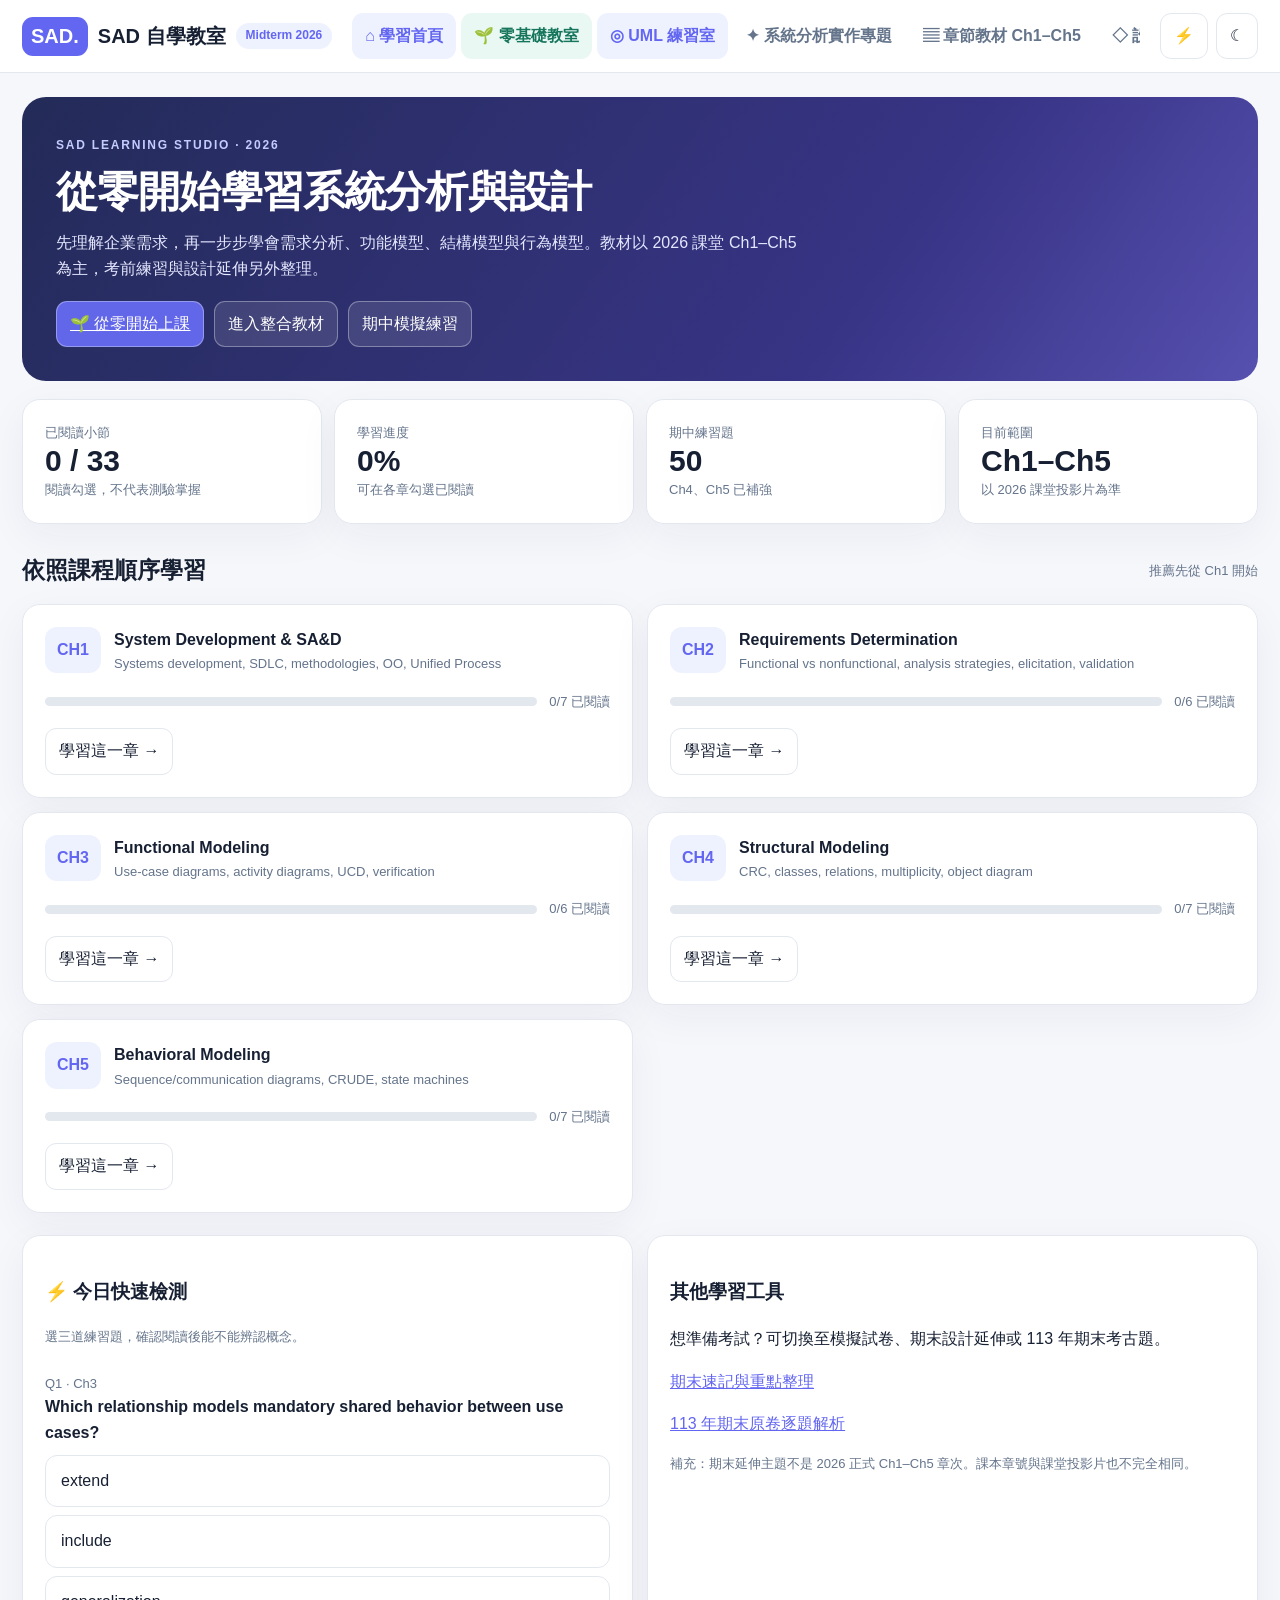
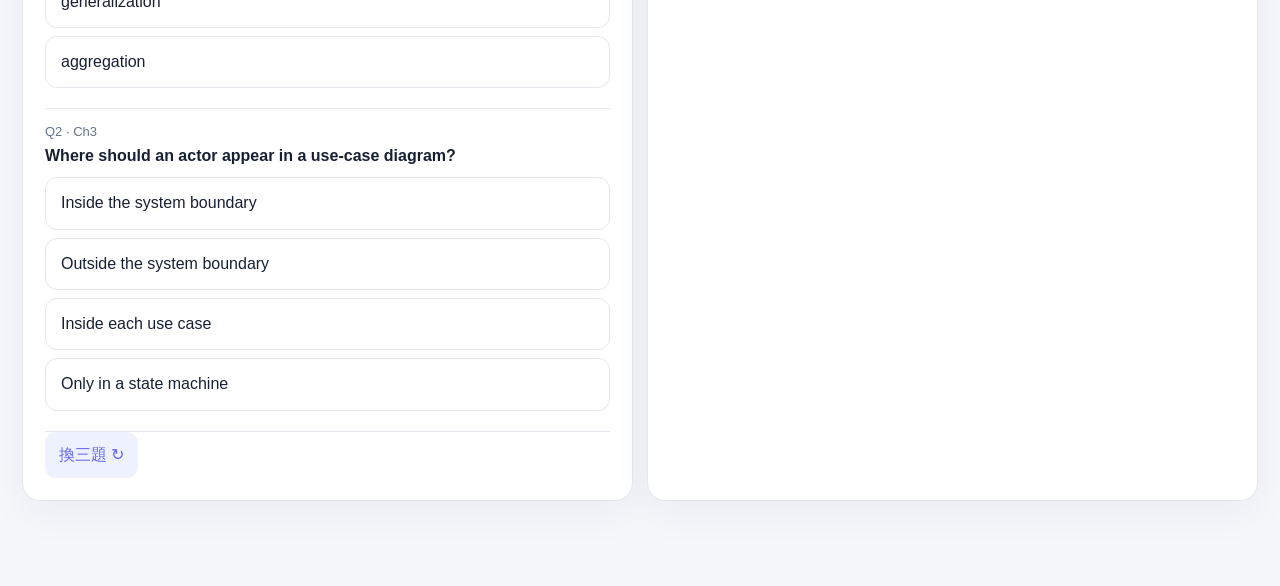
==== commit 1f082a0a: "fix: eliminate standalone slide/handwriting archive from legacy fallback too" ====
--- a/index.html
+++ b/index.html
@@ -99,8 +99,8 @@
   return '<div class="sad-integrated-note">'+inlined+'</div>';
  }
  if(n&&n.loading)return '<div class="card" role="status">整合版教材載入中。若無法載入，網站會自動顯示原版內容。</div>';
- if(n&&n.error)return '<div class="card"><b>整合筆記暫時無法載入，以下顯示原版教材。</b><p class="small muted">'+E(n.error)+'</p></div>'+legacy();
- return legacy();
+ if(n&&n.error){const original=legacy();return '<div class="card"><b>整合筆記暫時無法載入，以下顯示原版教材。</b><p class="small muted">'+E(n.error)+'</p></div>'+(window.SAD_INLINE_SUPPLEMENTS?window.SAD_INLINE_SUPPLEMENTS.attach(ch,original,{hand:VERIFIED_HANDWRITTEN_NOTES[ch]||'',source:SOURCE_GUIDES[ch]||'',plain:PLAIN_GUIDES[ch]||''}):original)}
+ const original=legacy();return window.SAD_INLINE_SUPPLEMENTS?window.SAD_INLINE_SUPPLEMENTS.attach(ch,original,{hand:VERIFIED_HANDWRITTEN_NOTES[ch]||'',source:SOURCE_GUIDES[ch]||'',plain:PLAIN_GUIDES[ch]||''}):original;
 }
 function sadOpenLegacy(node,ch){
  if(!node.open||node.dataset.ready)return;
@@ -119,7 +119,7 @@
  if(n&&n.notes&&n.notes[chosen])return h+nav+'<div class="full-lesson sad-integrated-note">'+n.renderMarkdown(n.notes[chosen])+'</div>'+action;
  return h+nav+'<div class="card">教材載入中，或暫時無法取得。<a href="integrated-notes.md">開啟 Markdown 原稿</a></div>'+action;
 }
-function chapterArchive(ch){let body=(ch===1?CH1_TEACHER_UPGRADE+integratedCh1Handwriting()+CH1_SUPPORTING_DETAIL:'')+(VERIFIED_HANDWRITTEN_NOTES[ch]||'')+(SOURCE_GUIDES[ch]||'')+(PLAIN_GUIDES[ch]||'')+(CHINESE_STUDY_AIDS[ch]||'')+(ch===5?TEACHER_CH5_SECTION:'');return body?'<details class="lecture-archive"><summary>原始投影片、手寫答案與詳細補充（展開備查）</summary><div class="lecture-archive-inner">'+body+'</div></details>':''}
+function chapterArchive(ch){return '';} // Slide references and handwriting are attached in-context by SAD_INLINE_SUPPLEMENTS.
 function renderChapters(){let c=DATA.chapters[chapter-1],all=c.topics.map((t,i)=>({...t,i})),matched=all.filter(t=>(t.title+' '+t.definition+' '+t.details+' '+t.zh+' '+t.memorize).toLowerCase().includes(filter.toLowerCase()));return `<div class="sectiontitle"><div><span class="eyebrow" style="color:var(--accent)">LEARNING LIBRARY</span><h2>Ch${chapter} · ${E(c.title)}</h2><p class="muted">${E(c.subtitle)}</p></div></div><div class="toolbar">${DATA.chapters.map(c=>`<button class="btn ${chapter===c.id?'primary':''}" onclick="chapter=${c.id};filter='';render()">Ch${c.id}</button>`).join('')}</div><p class="small muted" style="margin:5px 0 12px">教材排序以 2026 教授投影片為準。Ch2–Ch5 另新增已核對的手寫答案與頁碼，方便回查原始 PDF。</p>${chapter<=5?'<div class="full-lesson">'+sadChapterMain(chapter,()=>(vocabularyPanel(chapter)+enrichVocabulary(addReadingTranslations(fullBilingual(addInlineChinese(LESSON_FULL[chapter],chapter),chapter),chapter),chapter)+enrichVocabulary(addReadingTranslations(fullBilingual(addInlineChinese(TEXTBOOK_ADD[chapter]||'',chapter),chapter),chapter),chapter)+(chapter===5?enrichVocabulary(addReadingTranslations(fullBilingual(addInlineChinese(TEXTBOOK_CH6,chapter),chapter),chapter),chapter):'')+chapterArchive(chapter)))+'</div>':'<div class="card" style="padding:16px;margin:16px 0">Chapter '+chapter+' detailed material is not yet available. Continue with the chapter notes below.</div>'}${chapter>=6?`<input class="filter" id="topicSearch" placeholder="⌕ Search terms" value="${E(filter)}" oninput="filter=this.value;renderTopics()"><div class="chapterlayout" style="margin-top:20px"><aside class="side card"><b>Chapter outline</b><div id="outlines">${matched.map(t=>`<a href="#topic-${t.i}">${t.i+1}. ${E(t.title)}</a>`).join('')}</div><hr style="border:0;border-top:1px solid var(--line)"><div class="small muted">${c.topics.filter((t,i)=>state.seen[chapter+'-'+i]).length} / ${c.topics.length} reviewed</div>${bar(c.topics.filter((t,i)=>state.seen[chapter+'-'+i]).length,c.topics.length)}</aside><div id="topics">${topicHtml(matched)}</div></div>`:''}`}function topicHtml(items){return items.map(t=>{let key=chapter+'-'+t.i;return `<article id="topic-${t.i}" class="card topic"><div class="stickybar"><span class="pill">${chapter}.${t.i+1} · Core concept</span><label class="small"><input type="checkbox" ${state.seen[key]?'checked':''} onchange="state.seen['${key}']=this.checked;save();render()"> Reviewed</label></div><h3>${E(t.title)}</h3><p><strong>Definition.</strong> ${E(t.definition)}</p><details><summary>Deep Dive · Theory / Key steps / Comparisons</summary><p>${E(t.details)}</p><div class="cn"><b>中文理解：</b>${E(t.zh)}</div></details><button class="flash" id="flash-${t.i}" onclick="this.innerHTML=this.dataset.back==='1'?'<b>Tap to reveal memory cue ↻</b>':'${E(t.memorize).replaceAll("'","&#39;")}';this.dataset.back=this.dataset.back==='1'?'0':'1'" data-back="0"><b>Tap to reveal memory cue ↻</b></button></article>`}).join('')||'<div class="card">No matching concepts. Try another keyword.</div>'}function renderTopics(){let c=DATA.chapters[chapter-1];let matched=c.topics.map((t,i)=>({...t,i})).filter(t=>(t.title+' '+t.definition+' '+t.details+' '+t.zh+' '+t.memorize).toLowerCase().includes(filter.toLowerCase()));$('topics').innerHTML=topicHtml(matched);$('outlines').innerHTML=matched.map(t=>`<a href="#topic-${t.i}">${t.i+1}. ${E(t.title)}</a>`).join('')}
 function pastList(){return DATA.exam.filter(q=>pastMode==='all'||(pastMode==='flag'&&state.flags[q.id])||(pastMode==='wrong'&&state.wrong[q.id])||(pastMode==='unanswered'&&state.pastAnswers[q.id]==null))}function renderPast(){let s=count(),pool=pastList();pastIndex=Math.max(0,Math.min(pastIndex,pool.length-1));let q=pool[pastIndex];return `<div class="sectiontitle"><div><h2>Past Exam · 2024 EXAM 2</h2><div class="muted">原卷 38 個主題題號（部分含多小題）；題幹英文維持原稿，附原始掃描供核對。</div></div><span class="pill">Original archival paper</span></div><div class="grid">${stat('Accuracy',s.rate+'%','Correct / attempted')}${stat('Answered',s.done+'/'+s.total,'Auto-graded T/F + MC')}${stat('Flags',Object.keys(state.flags).filter(x=>state.flags[x]).length,'Bookmarks')}${stat('Wrong answers',Object.keys(state.wrong).filter(x=>state.wrong[x]).length,'For a second attempt')}</div><div class="toolbar"><label>Filter <select onchange="pastMode=this.value;pastIndex=0;render()"><option value="all" ${pastMode==='all'?'selected':''}>All questions</option><option value="unanswered" ${pastMode==='unanswered'?'selected':''}>Unanswered</option><option value="wrong" ${pastMode==='wrong'?'selected':''}>Incorrect</option><option value="flag" ${pastMode==='flag'?'selected':''}>Bookmarked</option></select></label><button class="btn ghost" onclick="showPaper()">View full original paper</button></div>${q?`<section class="card"><div class="stickybar"><div><span class="badge">Q${q.id} · ${E(q.part)}</span> <span class="small muted">Source page ${q.page} · ${q.chapter?'Ch'+q.chapter:'Supplementary design topics'}</span></div><button class="btn" onclick="toggleFlag('${q.id}')">${state.flags[q.id]?'★':'☆'} Flag</button></div><div class="question" style="margin:22px 0">${E(q.question)}</div>${q.options.length?`${q.options.map((o,j)=>`<button class="option ${state.pastAnswers[q.id]===j?(j===q.answer?'correct':'wrong'):''} ${state.pastAnswers[q.id]!=null&&j===q.answer?'correct':''}" ${state.pastAnswers[q.id]!=null?'disabled':''} onclick="answerPast('${q.id}',${j})">${E(o)}</button>`).join('')}${state.pastAnswers[q.id]!=null?`<div class="feedback"><b>${state.pastAnswers[q.id]===q.answer?'✓ Correct!':'✕ Incorrect.'}</b> Answer: ${E(q.options[q.answer])}</div>`:''}`:`<textarea id="essay" placeholder="Type your own answer here. This is practice, not automated grading.">${E(state['essay-'+q.id]||'')}</textarea><div class="toolbar"><button class="btn" onclick="state['essay-${q.id}']=$('essay').value;save();toast('Draft saved')">Save draft</button><button class="btn ghost" onclick="document.getElementById('exp').classList.remove('hide')">Reveal reference points</button></div>`}<details id="exp" ${q.options.length?'':'class="hide"'} ${state.pastAnswers[q.id]!=null?'open':''}><summary>Show bilingual explanation / reference</summary><div class="feedback"><b>Reference answer:</b> ${E(q.options.length?q.options[q.answer]:q.answer)}<p><b>English:</b> ${E(q.en)}</p><p><b>中文解析：</b>${E(q.zh)}</p><div class="small muted">Reference solutions are study annotations, not an official instructor answer key. Some original handwriting is unclear; verify with the scanned page.</div></div></details><div class="stickybar" style="margin-top:22px"><button class="btn" ${pastIndex<=0?'disabled':''} onclick="pastIndex--;render()">← Previous</button><span class="small muted">${pastIndex+1} / ${pool.length}</span><button class="btn primary" ${pastIndex>=pool.length-1?'disabled':''} onclick="pastIndex++;render()">Next →</button></div></section>`:'<div class="card">No questions in this filter.</div>'}<div class="small muted" style="margin-top:16px">重要：考古題 Q22–Q38 的開放問答不作自動評分。少數模糊字詞與手寫批註不具備可靠的逐字辨識，原始影像是最終核對依據。</div>`}function answerPast(id,i){let q=DATA.exam.find(x=>x.id===id);if(state.pastAnswers[id]!=null)return;state.pastAnswers[id]=i;if(i!==q.answer)state.wrong[id]=true;save();render()}function toggleFlag(id){state.flags[id]=!state.flags[id];save();render()}function showPaper(){let h=`<h2>Original source · 113期末考.pdf</h2><p class="muted small">兩頁完整原圖可放大檢查。此處保留手寫與印刷版式，供逐字核對。</p>${DATA.images.map((s,i)=>`<h3>Page ${i+1}</h3><img class="examphoto" src="${s}" alt="Source exam page ${i+1}">`).join('')}`;showModal(h)}
 function renderFlags(){let flagged=DATA.exam.filter(q=>state.flags[q.id]||state.wrong[q.id]);return `<div class="sectiontitle"><h2>☆ Mistake Book / Flagged</h2><span class="pill">${flagged.length} items</span></div>${flagged.length?flagged.map(q=>`<div class="card" style="margin-bottom:12px"><div class="small muted">Q${q.id} ${state.wrong[q.id]?'· Incorrect':''} ${state.flags[q.id]?'· Bookmarked':''}</div><b>${E(q.question)}</b><p class="small muted">${E(q.zh)}</p><button class="btn ghost" onclick="pastMode='all';pastIndex=DATA.exam.findIndex(x=>x.id==='${q.id}');navigate('past')">Practice this question</button> <button class="btn" onclick="delete state.wrong['${q.id}'];delete state.flags['${q.id}'];save();render()">Remove from list</button></div>`).join(''):'<div class="card">No mistakes yet. Practice past exam questions to collect tricky topics.</div>'}`}
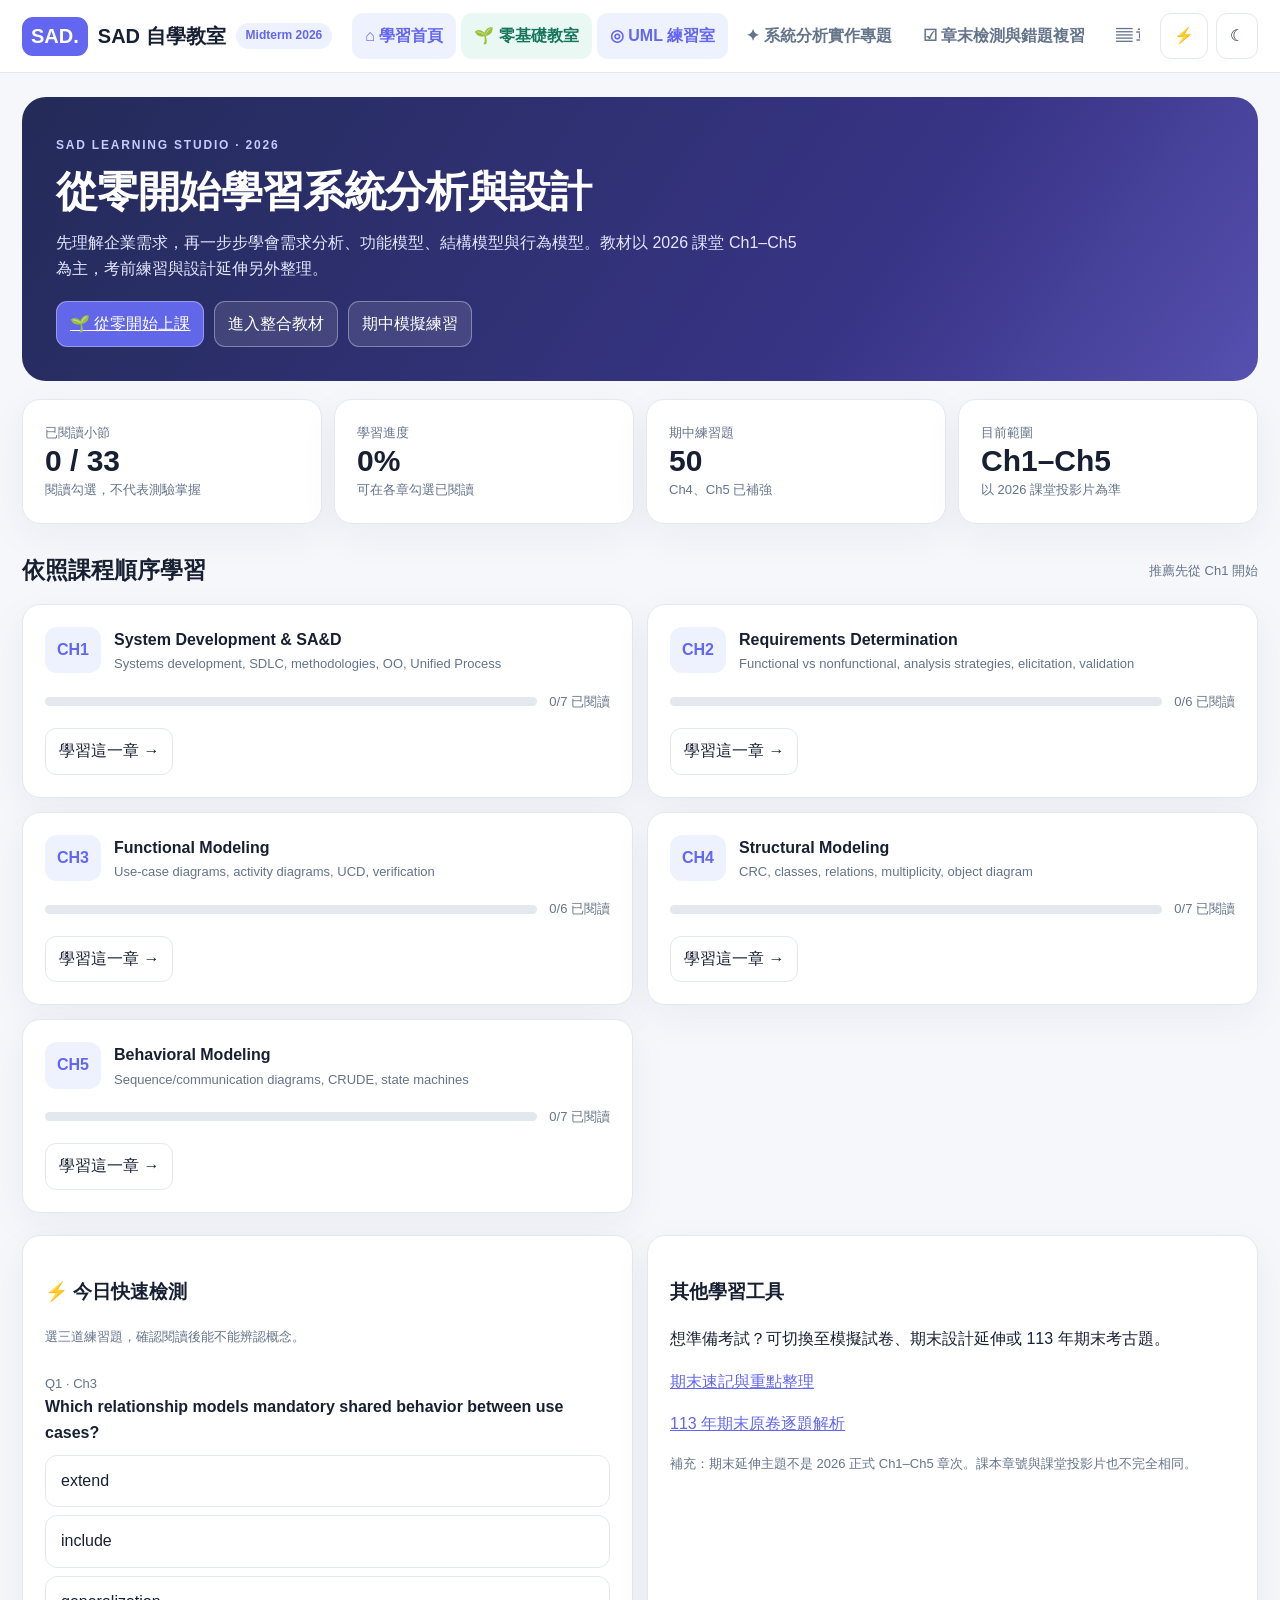
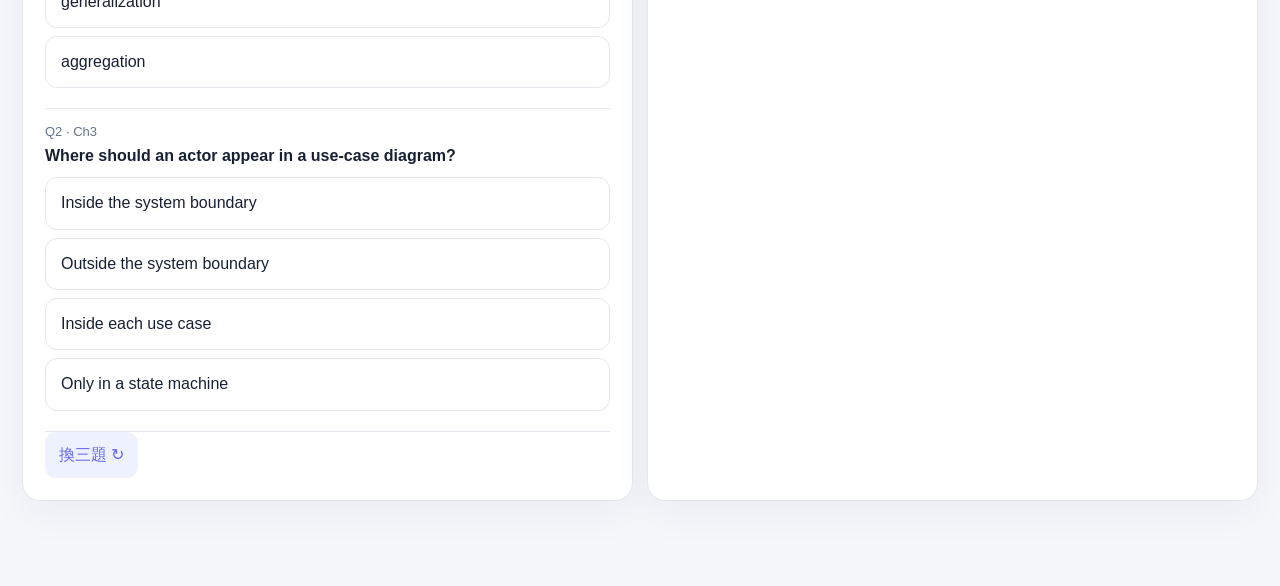
==== commit 232a4d20: "feat: connect chapter mastery and spaced review to all SAD learning modes" ====
--- a/index.html
+++ b/index.html
@@ -56,7 +56,7 @@
 .sad-reference{margin-top:18px}
 .sad-final-chooser{margin:18px 0}
 @media(max-width:700px){.sad-md-head{padding:17px}.sad-md-card{padding:16px}.sad-md-tablewrap table{min-width:440px}.sad-md-tablewrap th,.sad-md-tablewrap td{padding:9px;font-size:13px}}
-</style><link rel="stylesheet" href="phase1.css"><link rel="stylesheet" href="inline-supplements.css"></head><body><header class="top"><div class="topinner"><div class="brand"><span class="logo">SAD.</span>期中考複習 <span class="pill">Midterm 2026</span></div><nav class="nav" id="nav" aria-label="Main navigation"><button class="tab active" data-tab="home">⌂ Dashboard</button><a class="tab" href="learn.html" style="text-decoration:none;background:#eaf8f4;color:#16765c">🌱 零基礎教室</a><a class="tab" href="uml-lab.html" style="text-decoration:none;background:var(--soft);color:var(--accent)">◎ UML 練習室</a><a class="tab" href="capstone.html" style="text-decoration:none">✦ 系統分析實作專題</a><button class="tab" data-tab="chapters">▤ Ch1–Ch5 整合教材</button><button class="tab" data-tab="final-depth">◇ 期末延伸主題</button><button class="tab" data-tab="mock">◷ 期中模擬試題</button><a class="tab" href="final-review.html" style="text-decoration:none;background:var(--soft);color:var(--accent)">✦ 期末速記</a><a class="tab" href="past-exam-113.html" style="text-decoration:none">✎ 113 期末原卷 38 題</a></nav><div style="display:flex;gap:8px"><button class="iconbtn" id="cheatBtn" title="Cheat Sheet">⚡</button><button class="iconbtn" id="themeBtn" title="Toggle theme" aria-label="Toggle theme">☾</button></div></div></header><main class="wrap" id="app"></main><div class="modal" id="cheatModal" role="dialog" aria-modal="true"><div class="modalbox"><div class="stickybar"><h2>⚡ 10-minute Cheat Sheet</h2><button class="btn" id="closeCheat">✕ Close</button></div><p class="muted small">英文術語優先｜按章節整理的關鍵辨析與考前速記</p><div id="cheatContent"></div><button class="btn primary" id="printCheat">列印 / 儲存 PDF</button></div></div><div id="toast" class="toast" role="status"></div><script>const DATA={"chapters":[{"id":1,"title":"System Development & SA&D","subtitle":"Systems development, SDLC, methodologies, OO, Unified Process","topics":[{"title":"SDLC and four phases","definition":"The Systems Development Life Cycle (SDLC) transforms business needs into a working information system through Planning, Analysis, Design, and Implementation.","details":"Planning asks WHY and feasibility; Analysis asks WHO, WHAT, WHERE, WHEN; Design asks HOW; Implementation builds, tests, installs and supports.","zh":"四階段不是只能照直線進行。Analysis 產出 system proposal；Design 產出 system specification。","memorize":"Planning → Analysis → Design → Implementation. Deliverables progressively refine the initial business need."},{"title":"Planning and project initiation","definition":"A system request identifies the project sponsor, business need, business requirements, business value, and special issues. Feasibility comprises technical, economic, and organizational feasibility.","details":"Technical: Can we build it? Economic: Should we build it? Organizational: If we build it, will they come? The workplan controls staffing, schedule, risks and resources.","zh":"不是先挑技術，再找問題。Business value 應先釐清。","memorize":"System request → Feasibility analysis → Approval committee → Project workplan."},{"title":"Analysis versus Design","definition":"Analysis models the problem domain and defines what the system must do. Design refines the analysis deliverables into implementable technical specifications.","details":"Analysis produces requirements definitions and functional, structural, behavioral models. Design makes architecture, UI, data/database, and program-design decisions.","zh":"Analysis 看業務需求；Design 才確定如何實作。兩者相互迭代但不可混為一談。","memorize":"Analysis: as-is/to-be, requirements, system proposal. Design: architecture, interfaces, databases, programs."},{"title":"Implementation and configuration management","definition":"Implementation involves system construction and testing, installation and conversion, user training, and ongoing support.","details":"Configuration management controls evolving artifacts and their versions; change control reduces uncontrolled changes during construction.","zh":"系統「安裝」不代表專案結束，還有訓練、維護與 post-implementation review。","memorize":"Build and test → install/convert and train → support/maintain."},{"title":"Development methodologies","definition":"A methodology is a formalized approach to executing the SDLC. Approaches include Waterfall, Parallel, Phased, Prototyping, Agile (XP/Scrum) and DevOps.","details":"Waterfall is sequential and works best with stable requirements; parallel accelerates via subprojects but raises integration risk; phased delivers staged increments; prototyping explores uncertainty.","zh":"Evolutionary prototype 持續演進；throwaway prototype 用來釐清需求後捨棄。Agile 不是沒有規劃。","memorize":"Waterfall vs Parallel vs Phased vs Evolutionary / Throwaway Prototyping vs Agile."},{"title":"OO foundations and UML","definition":"Object-oriented systems organize software around interacting objects, which encapsulate state (attributes) and behavior (operations).","details":"Classes define common templates; objects are instances. Encapsulation hides internal state, inheritance supports reuse, polymorphism allows different implementations under a common interface. UML specifies model notation, not a development process.","zh":"Class ≠ Object，UML ≠ Unified Process；UML 是畫圖語言，UP 是流程框架。","memorize":"OO: identity, encapsulation, inheritance, polymorphism; UML: functional / structural / behavioral views."},{"title":"Unified Process and iteration","definition":"The Unified Process is use-case driven, architecture-centric, iterative and incremental. Its phases are Inception, Elaboration, Construction, Transition.","details":"Iteration revisits a set of activities; increment delivers an additional slice of functionality. UP phases are not the same as the four SDLC activities.","zh":"「反覆修正」是 iterative；「一部分一部分交付」是 incremental。","memorize":"Inception → Elaboration → Construction → Transition."}]},{"id":2,"title":"Requirements Determination","subtitle":"Functional vs nonfunctional, analysis strategies, elicitation, validation","topics":[{"title":"Requirement types and scope","definition":"A requirement states what the system must do or which characteristic it must have. Functional requirements describe processes and information; nonfunctional requirements specify quality and constraints.","details":"Nonfunctional categories: Operational, Performance, Security, Cultural and Political. A requirements definition establishes system scope and provides inputs for later models.","zh":"「能搜尋課程」是 functional；「2 秒內回傳」是 performance。","memorize":"Functional = behavior; Nonfunctional = how well / under what constraints."},{"title":"Writing requirement statements","definition":"A descriptive requirement expresses one clear obligation. A user story typically follows “As a [role], I want [capability], so that [business value].”","details":"Requirements should be unambiguous, testable, feasible, consistent and traceable. Avoid conflating a broad goal with a directly verifiable requirement.","zh":"把「系統要很快」改成「95% 的查詢在 2 秒內完成」。","memorize":"User story = Role + Goal + Value; acceptance criteria make it testable."},{"title":"Eight requirements-analysis strategies","definition":"Analyze the as-is process before defining the to-be system. The eight course strategies examine problems, causes, time, cost, peer practices, desired outcomes, technologies and eliminable activities.","details":"Problem analysis; Root cause analysis (fishbone); Duration analysis; Activity-based costing; Informal benchmarking; Outcome analysis; Technology analysis; Activity elimination.","zh":"Duration analysis 比的是各步驟實際工作時間 vs 整體耗時；差距大通常是等待。","memorize":"8 strategies: Problem / Root cause / Duration / ABC / Benchmarking / Outcome / Technology / Elimination."},{"title":"Five elicitation techniques","definition":"Select elicitation methods according to accessibility of users, group consensus, process complexity, and availability of artifacts.","details":"Interviews provide depth; questionnaires reach many; observation reveals actual work; document analysis examines manuals/forms; Joint Application Development (JAD) develops shared understanding in workshops.","zh":"訪談可追問但耗時；問卷適用大量使用者；Observation 能發現「使用者自己沒說到」的操作。","memorize":"Interviews | Questionnaires | Observation | Document Analysis | JAD."},{"title":"Interview and observation pitfalls","definition":"Interviews use open-ended, closed-ended and probing questions; interview notes should be verified by the interviewee. Observation needs awareness of observer effects and atypical behavior.","details":"Avoid leading questions. Validate documents against actual practice because formal rules and everyday workflows may differ.","zh":"觀察時被觀察者可能改變行為（Hawthorne effect）；不要把單次情境當成全部。","memorize":"Prepare → ask and probe → document → verify → reconcile."},{"title":"Requirements quality and system proposal","definition":"Validation checks whether requirements represent genuine business needs; verification checks clarity, internal consistency, completeness and testability.","details":"Review textual ambiguity, incomplete actor/action descriptions, conflicts, feasibility and consistency across requirements. The system proposal assembles analysis models plus updated planning artifacts.","zh":"不要把「已寫成文字」等同「已確認正確」；需要走查與利害關係人確認。","memorize":"Quality check → requirements definition → functional/structural/behavioral models → system proposal."}]},{"id":3,"title":"Functional Modeling","subtitle":"Use-case diagrams, activity diagrams, UCD, verification","topics":[{"title":"Three functional-model artifacts","definition":"Functional models represent the system’s external functionality and business processes. Create a use-case diagram, activity diagrams and use-case descriptions (UCD).","details":"A use-case diagram identifies system scope and actors; an activity diagram visualizes control flow; a UCD documents detailed events, alternatives and exceptions.","zh":"Use case 是「系統要提供什麼服務」；不是每個小點擊都要變成 UC。","memorize":"Requirements → Use-case diagram → Activity diagram → UCD; cross-check consistency."},{"title":"Use-case diagram elements","definition":"A use case is a major system function named with a verb–noun phrase. An actor is an external role, not necessarily an individual person.","details":"Actors stay outside the subject boundary; use cases stay inside. Associations link actors and use cases; actor generalization denotes role inheritance.","zh":"Actor 可是外部系統，並非只能是人；subject boundary 定義範圍。","memorize":"Actor | Use case | Subject boundary | Association."},{"title":"Include, extend, generalization","definition":"«include» extracts required shared functionality; «extend» adds conditional/optional behavior; generalization expresses specialization/inheritance.","details":"Include arrow: base → included use case. Extend arrow: extension → base use case. Generalization points to the general element.","zh":"背箭頭方向：include 指向被包含者，extend 指向被延伸的基本 UC。","memorize":"include = mandatory reused behavior; extend = optional variation; generalization = is-a."},{"title":"Activity diagram semantics","definition":"An activity diagram represents activities, their control flow, branching, synchronization and responsibility allocation.","details":"Initial node starts execution; action nodes perform work; decision/merge handle alternatives; fork/join handle concurrency; activity final ends the whole activity, flow final ends one flow. Swimlanes allocate responsibility.","zh":"Decision 是「擇一」；Fork 是「平行」；Flow final 不是整張圖停止。","memorize":"Initial • Action • Decision/Merge • Fork/Join • Activity Final/Flow Final • Swimlane."},{"title":"Use-case descriptions","definition":"A use-case description documents the use-case name, actors, trigger, preconditions, normal flow, alternative/exception flows and postconditions.","details":"Essential UCD describes intent without technology assumptions. Real UCD documents implementation-dependent interface details. Overview and detailed levels serve different precision needs.","zh":"Essential = technology independent；Real = 可提到畫面/按鈕。事件步驟需要能對應 activity。","memorize":"UCD: name → actors → trigger → preconditions → main flow → alternate flows → postconditions."},{"title":"Functional V&V and traceability","definition":"Verification and validation ensure each required behavior has consistent representations across the use-case diagram, activity diagram and UCD.","details":"Check all actors appear in the diagram; each use case has coherent event flows; decisions and alternatives align; events correspond to activities and ultimately operations in structural models.","zh":"三種模型不能各說各話；相同 actor、動作、條件與分支要對得起來。","memorize":"Requirements ↔ UC ↔ Activity ↔ UCD ↔ Class responsibilities."}]},{"id":4,"title":"Structural Modeling","subtitle":"CRC, classes, relations, multiplicity, object diagram","topics":[{"title":"Purpose of structural models","definition":"Structural models describe the static objects of the domain and their relationships. Common artifacts are CRC cards, class diagrams and object diagrams.","details":"The analysis model captures people, places, things and events as domain objects; implementation details are refined later. Identify candidate classes from nouns and responsibilities from verbs.","zh":"不是把句子所有名詞都建成類別；先看系統需求及範圍。","memorize":"CRC → Class diagram → Object diagram (instance snapshot)."},{"title":"Class, attribute, operation","definition":"A class is a template for objects. Attributes represent relevant atomic properties; operations describe domain-specific behavior.","details":"Abstract classes cannot be directly instantiated; concrete classes can. UML compartments show class name, attributes and operations. Visibility: + public, - private, # protected.","zh":"name: String 是 attribute；registerCourse() 是 operation；一個 object 有自己的 attribute 值。","memorize":"ClassName | -attribute: Type | +operation(parameter): ReturnType."},{"title":"Three structural relationships","definition":"Generalization expresses is-a inheritance; aggregation/composition express whole–part relationships; association expresses other meaningful links.","details":"Generalization uses a hollow triangle toward the superclass. Aggregation uses a hollow diamond at the whole; composition uses a filled diamond at the whole and stronger lifecycle ownership.","zh":"「Student is a Person」是 generalization；「Order contains LineItems」常是 composition；「Student enrolls in Course」是 association。","memorize":"is-a ↔ Generalization; part-of ↔ Aggregation/Composition; participates-in ↔ Association."},{"title":"Multiplicity and association classes","definition":"Multiplicity constrains how many instances may participate at each association end. Common forms: 1, 0..1, 0..*, 1..*, m..n.","details":"Multiplicity near class B indicates the number of B instances related to one A instance. A many-to-many association with its own attributes often needs an association class (e.g. Enrollment).","zh":"不要讀反：靠近 Course 的 0..* 指「一位學生可以對應多門課」。","memorize":"1 = exactly one; 0..1 = optional; 1..* = one or more; * = zero or more."},{"title":"CRC cards and role-playing","definition":"CRC stands for Class–Responsibility–Collaboration. CRC cards name a class, describe its responsibilities, and identify its collaborating classes.","details":"Role-playing walks through UCD events and asks which object performs each operation, what information it needs and whom it calls. Revise responsibilities before drawing a full CD.","zh":"CRC 的合作對象須對應合理 class 關係；不只是列名詞。","memorize":"Class → responsibilities → collaborators; iterate with use-case scenarios."},{"title":"Class diagram and object diagram","definition":"A class diagram models types and relationships; an object diagram displays actual instances and links at a specific moment.","details":"Object names may use instanceName:ClassName, and attributes can show current instance values. Diagram relationships must respect class multiplicity constraints.","zh":"Class diagram 是規格；Object diagram 是某一刻「真實有哪些實例」。","memorize":"Class: Student / Course; Objects: doris:Student / sad:Course."},{"title":"Structural modeling consistency","definition":"Structural models must support every necessary use-case event without adding unrelated gold-plating.","details":"Validate class names and types, operations required by flows, association semantics, valid multiplicities and object snapshots. Check consistency with functional models.","zh":"找不到負責某個 UC event 的 operation，代表模型可能漏掉責任。","memorize":"UCD event → operation in class → collaborator/association → object links."}]},{"id":5,"title":"Behavioral Modeling","subtitle":"Sequence/communication diagrams, CRUDE, state machines","topics":[{"title":"Purpose and model types","definition":"Behavioral models show internal dynamic behavior of the system. Interaction diagrams model message exchange; state machines model state changes of objects.","details":"Sequence diagrams emphasize time/order; communication diagrams emphasize object links/message flow. Course slides cover both plus state machines.","zh":"Functional 看外部「做什麼」，Structural 看「有哪些物件」，Behavioral 看「如何互動」。","memorize":"Interaction = messages among objects; State machine = lifecycle of an object."},{"title":"Sequence diagram notation","definition":"A sequence diagram orders messages from top to bottom across actor/object lifelines. Activation bars show execution; return messages show response.","details":"Participants appear at top, lifelines descend, solid message arrows invoke operations and dashed return arrows indicate results. Guard conditions qualify messages; fragments can show conditional flows.","zh":"上到下是時間，不是左右；箭頭指向被呼叫方法的接收者。","memorize":"actor/object lifeline → call message → activation → return message."},{"title":"Instance versus generic sequence","definition":"An instance sequence diagram represents one use-case scenario; a generic sequence diagram represents multiple scenarios through control structures.","details":"The course emphasizes instance sequence diagrams for the main event flow. Each call must map to an appropriate operation of a class shown in the class diagram.","zh":"只畫正常流程的單一路徑，是 instance SD；不要以為它包含所有例外路徑。","memorize":"Choose UC/UCD flow → objects → messages → validate with CD."},{"title":"Communication diagrams","definition":"Communication diagrams display participants and links, annotating messages with sequence numbers that encode execution order.","details":"They emphasize relationship topology rather than vertical time. Messages can be numbered 1, 1.1, 1.2 to indicate nested interactions.","zh":"Communication diagram 不是沒有順序，而是用編號表達順序。","memorize":"Sequence diagram: time order; Communication diagram: interaction structure."},{"title":"CRUDE matrix","definition":"CRUDE captures the ways objects operate upon or interact with domain classes: Create, Read, Update, Delete and Execute.","details":"Use a matrix to cross-check which actor/object performs each operation and whether all responsibilities are covered. Check against UCD events, class operations and sequence messages.","zh":"不要把 CRUD（資料操作四種）和 CRUDE（多一個 Execute）混淆。","memorize":"C=Create; R=Read; U=Update; D=Delete; E=Execute."},{"title":"State machines and transitions","definition":"A behavioral state machine depicts the lifecycle of a significant object with states and transitions triggered by events.","details":"State is a meaningful condition of an object, often tied to attribute values. Transitions use event [guard] / action. Identify initial and final states, and avoid dead ends or invalid transitions.","zh":"State 要是物件的生命週期狀態，不是系統每一步的活動名稱。","memorize":"State A -- event [guard] / action --> State B."},{"title":"Behavioral V&V and model integration","definition":"Validate that messages correspond to real class operations, and transitions correspond to legitimate domain events and attribute changes.","details":"Each UCD event should map to an action/message where appropriate; all objects must exist in structural models; update CD or UCD when the behavioral model exposes missing responsibilities.","zh":"畫完循序圖要反查 CD：message 的 receiver 是否真的擁有那個 operation？","memorize":"UCD ↔ Class diagram ↔ Sequence/Communication ↔ State machine."}]}],"exam":[],"mock":[{"id":1,"chapter":1,"type":"tf","points":2,"question":"The SDLC includes Planning, Analysis, Design and Implementation.","options":["True","False"],"answer":0,"en":"SDLC four phases.","zh":"SDLC four phases."},{"id":2,"chapter":1,"type":"tf","points":2,"question":"Detailed program design is the main deliverable of the Analysis phase.","options":["True","False"],"answer":1,"en":"System Proposal is Analysis; program design is Design.","zh":"System Proposal is Analysis; program design is Design."},{"id":3,"chapter":1,"type":"tf","points":2,"question":"A System Request normally identifies a business need and expected business value.","options":["True","False"],"answer":0,"en":"Planning begins with business need.","zh":"Planning begins with business need."},{"id":4,"chapter":1,"type":"tf","points":2,"question":"A Superclass is always abstract and cannot be instantiated.","options":["True","False"],"answer":1,"en":"Concrete superclasses may be instantiated.","zh":"Concrete superclasses may be instantiated."},{"id":5,"chapter":1,"type":"tf","points":2,"question":"UML is a standard modeling language, not a systems development methodology.","options":["True","False"],"answer":0,"en":"UML vs UP.","zh":"UML vs UP."},{"id":6,"chapter":1,"type":"tf","points":2,"question":"The hollow triangle in a UML Generalization points toward the subclass.","options":["True","False"],"answer":1,"en":"Triangle points toward superclass.","zh":"Triangle points toward superclass."},{"id":7,"chapter":1,"type":"tf","points":2,"question":"In UP, Requirements activities can occur across several phases.","options":["True","False"],"answer":0,"en":"UP workflows overlap phases.","zh":"UP workflows overlap phases."},{"id":8,"chapter":2,"type":"tf","points":2,"question":"A security requirement is categorized as a Functional Requirement merely because it limits system access.","options":["True","False"],"answer":1,"en":"Security is a nonfunctional category in the course.","zh":"Security is a nonfunctional category in the course."},{"id":9,"chapter":2,"type":"tf","points":2,"question":"Observation may reveal informal workarounds that interviews fail to uncover.","options":["True","False"],"answer":0,"en":"Observation vs interview.","zh":"Observation vs interview."},{"id":10,"chapter":2,"type":"tf","points":2,"question":"Root Cause Analysis examines underlying causes instead of only symptoms.","options":["True","False"],"answer":0,"en":"Analyze causes.","zh":"Analyze causes."},{"id":11,"chapter":2,"type":"tf","points":2,"question":"Duration Analysis examines activity costs rather than elapsed time.","options":["True","False"],"answer":1,"en":"Duration focuses elapsed time; ABC costs.","zh":"Duration focuses elapsed time; ABC costs."},{"id":12,"chapter":2,"type":"tf","points":2,"question":"MoSCoW Must Have always means the feature should be implemented first, regardless of dependencies.","options":["True","False"],"answer":1,"en":"Priority and sequence differ.","zh":"Priority and sequence differ."},{"id":13,"chapter":2,"type":"tf","points":2,"question":"Requirements should be verifiable, traceable, clear, consistent, complete and concise.","options":["True","False"],"answer":0,"en":"VT4C criteria.","zh":"VT4C criteria."},{"id":14,"chapter":2,"type":"tf","points":2,"question":"An Actor is always the same thing as a stakeholder.","options":["True","False"],"answer":1,"en":"Stakeholders may have no system interaction.","zh":"Stakeholders may have no system interaction."},{"id":15,"chapter":3,"type":"tf","points":2,"question":"The «include» arrow in a Use-Case Diagram points from the base use case toward the included use case.","options":["True","False"],"answer":0,"en":"Include direction.","zh":"Include direction."},{"id":16,"chapter":3,"type":"tf","points":2,"question":"An «extend» relationship points from the base use case to the optional extension.","options":["True","False"],"answer":1,"en":"Extension points to base.","zh":"Extension points to base."},{"id":17,"chapter":3,"type":"tf","points":2,"question":"A Fork Node creates concurrent paths in an Activity Diagram.","options":["True","False"],"answer":0,"en":"Fork concurrency.","zh":"Fork concurrency."},{"id":18,"chapter":3,"type":"tf","points":2,"question":"A Flow Final Node always terminates every active path in an Activity Diagram.","options":["True","False"],"answer":1,"en":"Flow Final ends only its flow.","zh":"Flow Final ends only its flow."},{"id":19,"chapter":3,"type":"tf","points":2,"question":"Each Use Case should have one Use-Case Description.","options":["True","False"],"answer":0,"en":"One UCD per use case.","zh":"One UCD per use case."},{"id":20,"chapter":4,"type":"tf","points":2,"question":"Multiplicity at an association endpoint describes the allowed number of instances at that endpoint.","options":["True","False"],"answer":0,"en":"Multiplicity semantics.","zh":"Multiplicity semantics."},{"id":21,"chapter":5,"type":"tf","points":2,"question":"A Sequence Diagram represents time-ordered messages between interacting participants.","options":["True","False"],"answer":0,"en":"Behavioral model.","zh":"Behavioral model."},{"id":22,"chapter":3,"type":"choice","question":"Where should an actor appear in a use-case diagram?","options":["Inside the system boundary","Outside the system boundary","Inside each use case","Only in a state machine"],"answer":1,"en":"Actors are roles external to the subject.","zh":"Actor 在系統邊界外。","points":2},{"id":23,"chapter":3,"type":"choice","question":"Which relationship models mandatory shared behavior between use cases?","options":["extend","include","generalization","aggregation"],"answer":1,"en":"Include expresses reused required functionality.","zh":"include 是必要的共用行為。","points":2},{"id":24,"chapter":1,"type":"matching","question":"Match these development terms to their correct meanings.","points":4,"pairs":[["Planning","Business value and feasibility"],["Analysis","Requirements and logical models"],["Design","System architecture and specifications"]],"en":"Correct pairings require matching every concept with its distinct purpose.","zh":"三組配對各自依定義核對，部分正確可得部分分數。"},{"id":25,"chapter":2,"type":"matching","question":"Match each technique with its central purpose.","points":4,"pairs":[["Observation","Examine actual work practices"],["JAD","Reach shared stakeholder understanding"],["Root Cause Analysis","Identify underlying reasons for a problem"]],"en":"Correct pairings require matching every concept with its distinct purpose.","zh":"三組配對各自依定義核對，部分正確可得部分分數。"},{"id":26,"chapter":3,"type":"matching","question":"Match each UML activity node to its function.","points":4,"pairs":[["Decision","Select one alternative path"],["Fork","Start concurrent paths"],["Join","Synchronize concurrent paths"]],"en":"Correct pairings require matching every concept with its distinct purpose.","zh":"三組配對各自依定義核對，部分正確可得部分分數。"},{"id":27,"chapter":1,"type":"short","points":2,"question":"State the four SDLC phases in order and give their core questions.","answer":"Planning WHY; Analysis WHAT; Design HOW; Implementation BUILD/TEST/DELIVER.","en":"Four phase sequence","zh":"Four phase sequence","keywords":["why","what","how","implementation"]},{"id":28,"chapter":1,"type":"short","points":3,"question":"Explain two differences between Waterfall and evolutionary prototyping.","answer":"Waterfall emphasizes sequential milestone-based development with stable requirements and late feedback. Evolutionary prototyping repeatedly refines a prototype that may become the production system.","en":"Sequential vs iterative","zh":"Sequential vs iterative","keywords":["waterfall","prototype","feedback"]},{"id":29,"chapter":2,"type":"short","points":3,"question":"Give one Functional and one measurable Non-functional Requirement for a clinic appointment system.","answer":"FR: The system shall allow a patient to book an available slot. NFR: At least 95% of availability searches complete within 2 seconds under agreed workload.","en":"Function vs quality","zh":"Function vs quality","keywords":["functional","nonfunctional","measurable"]},{"id":30,"chapter":2,"type":"short","points":3,"question":"Explain Problem Analysis vs Root Cause Analysis with a scheduling example.","answer":"Problem Analysis identifies duplicate bookings as an observable problem. Root Cause Analysis examines whether disconnected schedules or manual duplicate entry cause the problem.","en":"Problem vs root cause","zh":"Problem vs root cause","keywords":["problem","root cause","example"]},{"id":31,"chapter":2,"type":"short","points":3,"question":"Explain VT4C and identify a missing criterion in: 'The system should be very fast'.","answer":"VT4C: Verifiable, Traceable, Clear, Consistent, Complete, Concise. Very fast is unclear and not verifiable without quantitative conditions.","en":"Six quality criteria","zh":"Six quality criteria","keywords":["clear","verifiable","vt4c"]},{"id":32,"chapter":2,"type":"short","points":3,"question":"Distinguish Interview, Observation and Document Analysis.","answer":"Interview asks stakeholders about their work; Observation examines actual behavior; Document Analysis reviews existing forms, reports, and procedures.","en":"Gathering techniques","zh":"Gathering techniques","keywords":["interview","observation","document"]},{"id":33,"chapter":3,"type":"short","points":4,"question":"State the correct directions and purposes of «include» and «extend».","answer":"Include is base → included, used for reusable required behavior. Extend is extension → base, used for optional or conditional behavior.","en":"UML arrows","zh":"UML arrows","keywords":["include","extend","direction"]},{"id":34,"chapter":3,"type":"diagram","points":4,"question":"Draw an Activity Diagram for booking an appointment: Start → Check Availability → Decision with available/unavailable branches → Confirm/Reject → End. Use Mermaid flowchart syntax.","answer":"flowchart TD\n A((Start)) --> B[Check Availability]\n B --> C{Available?}\n C -->|available| D[Confirm Booking]\n C -->|unavailable| E[Reject Booking]\n D --> F((End))\n E --> F","en":"Activity control nodes","zh":"Activity control nodes","keywords":["decision","merge","fork","join"],"diagramKind":"activity","diagramKeys":["flowchart","check","{","available","unavailable"]},{"id":35,"chapter":3,"type":"short","points":4,"question":"Describe the purpose of a Use-Case Description and list at least five important fields.","answer":"One UCD specifies a single use case, including ID, Name, Primary Actor, Trigger, Brief Description, Normal Flow, Alternate Flows and Relationships.","en":"UCD fields","zh":"UCD fields","keywords":["actor","trigger","normal flow","alternate"]},{"id":36,"chapter":3,"type":"short","points":4,"question":"List the major checks of a Functional Model walkthrough.","answer":"Each Activity Action maps to a UCD event; their order matches; each Use Case has one UCD; Actors and Relationships match diagrams; alternative paths are accounted for.","en":"V&V walkthrough","zh":"V&V walkthrough","keywords":["action","ucd","actor","relationship"]},{"id":37,"chapter":4,"type":"diagram","points":4,"question":"Draw a UML Class Diagram using Patient, Doctor, Appointment and associations with multiplicity. Use Mermaid classDiagram syntax.","answer":"classDiagram\n class Patient\n class Doctor\n class Appointment\n Patient \"1\" -- \"0..*\" Appointment : books\n Doctor \"1\" -- \"0..*\" Appointment : attends","en":"Structural CRC","zh":"Structural CRC","keywords":["class","responsibilities","collaborators"],"diagramKind":"class","diagramKeys":["classDiagram","Patient","Doctor","Appointment","0..*"]},{"id":38,"chapter":5,"type":"diagram","points":5,"question":"Draw a Sequence Diagram for booking a successful appointment using Patient, BookingUI, BookingController, Appointment; include request, validation, create and confirmation. Use Mermaid sequenceDiagram syntax.","answer":"sequenceDiagram\n actor Patient\n participant BookingUI\n participant BookingController\n participant Appointment\n Patient->>BookingUI: request()\n BookingUI->>BookingController: schedule()\n BookingController->>BookingController: validateAvailability()\n BookingController->>Appointment: create()\n Appointment-->>BookingController: confirmation\n BookingController-->>BookingUI: confirmed()","en":"Behavioral views","zh":"Behavioral views","keywords":["sequence","messages","state","transition"],"diagramKind":"sequence","diagramKeys":["sequenceDiagram","Patient","BookingUI","BookingController","Appointment","->>"]}],"images":[]};
+</style><link rel="stylesheet" href="phase1.css"><link rel="stylesheet" href="inline-supplements.css"></head><body><header class="top"><div class="topinner"><div class="brand"><span class="logo">SAD.</span>期中考複習 <span class="pill">Midterm 2026</span></div><nav class="nav" id="nav" aria-label="Main navigation"><button class="tab active" data-tab="home">⌂ Dashboard</button><a class="tab" href="learn.html" style="text-decoration:none;background:#eaf8f4;color:#16765c">🌱 零基礎教室</a><a class="tab" href="uml-lab.html" style="text-decoration:none;background:var(--soft);color:var(--accent)">◎ UML 練習室</a><a class="tab" href="capstone.html" style="text-decoration:none">✦ 系統分析實作專題</a><a class="tab" href="mastery.html" style="text-decoration:none">☑ 章末檢測與錯題複習</a><button class="tab" data-tab="chapters">▤ Ch1–Ch5 整合教材</button><button class="tab" data-tab="final-depth">◇ 期末延伸主題</button><button class="tab" data-tab="mock">◷ 期中模擬試題</button><a class="tab" href="final-review.html" style="text-decoration:none;background:var(--soft);color:var(--accent)">✦ 期末速記</a><a class="tab" href="past-exam-113.html" style="text-decoration:none">✎ 113 期末原卷 38 題</a></nav><div style="display:flex;gap:8px"><button class="iconbtn" id="cheatBtn" title="Cheat Sheet">⚡</button><button class="iconbtn" id="themeBtn" title="Toggle theme" aria-label="Toggle theme">☾</button></div></div></header><main class="wrap" id="app"></main><div class="modal" id="cheatModal" role="dialog" aria-modal="true"><div class="modalbox"><div class="stickybar"><h2>⚡ 10-minute Cheat Sheet</h2><button class="btn" id="closeCheat">✕ Close</button></div><p class="muted small">英文術語優先｜按章節整理的關鍵辨析與考前速記</p><div id="cheatContent"></div><button class="btn primary" id="printCheat">列印 / 儲存 PDF</button></div></div><div id="toast" class="toast" role="status"></div><script>const DATA={"chapters":[{"id":1,"title":"System Development & SA&D","subtitle":"Systems development, SDLC, methodologies, OO, Unified Process","topics":[{"title":"SDLC and four phases","definition":"The Systems Development Life Cycle (SDLC) transforms business needs into a working information system through Planning, Analysis, Design, and Implementation.","details":"Planning asks WHY and feasibility; Analysis asks WHO, WHAT, WHERE, WHEN; Design asks HOW; Implementation builds, tests, installs and supports.","zh":"四階段不是只能照直線進行。Analysis 產出 system proposal；Design 產出 system specification。","memorize":"Planning → Analysis → Design → Implementation. Deliverables progressively refine the initial business need."},{"title":"Planning and project initiation","definition":"A system request identifies the project sponsor, business need, business requirements, business value, and special issues. Feasibility comprises technical, economic, and organizational feasibility.","details":"Technical: Can we build it? Economic: Should we build it? Organizational: If we build it, will they come? The workplan controls staffing, schedule, risks and resources.","zh":"不是先挑技術，再找問題。Business value 應先釐清。","memorize":"System request → Feasibility analysis → Approval committee → Project workplan."},{"title":"Analysis versus Design","definition":"Analysis models the problem domain and defines what the system must do. Design refines the analysis deliverables into implementable technical specifications.","details":"Analysis produces requirements definitions and functional, structural, behavioral models. Design makes architecture, UI, data/database, and program-design decisions.","zh":"Analysis 看業務需求；Design 才確定如何實作。兩者相互迭代但不可混為一談。","memorize":"Analysis: as-is/to-be, requirements, system proposal. Design: architecture, interfaces, databases, programs."},{"title":"Implementation and configuration management","definition":"Implementation involves system construction and testing, installation and conversion, user training, and ongoing support.","details":"Configuration management controls evolving artifacts and their versions; change control reduces uncontrolled changes during construction.","zh":"系統「安裝」不代表專案結束，還有訓練、維護與 post-implementation review。","memorize":"Build and test → install/convert and train → support/maintain."},{"title":"Development methodologies","definition":"A methodology is a formalized approach to executing the SDLC. Approaches include Waterfall, Parallel, Phased, Prototyping, Agile (XP/Scrum) and DevOps.","details":"Waterfall is sequential and works best with stable requirements; parallel accelerates via subprojects but raises integration risk; phased delivers staged increments; prototyping explores uncertainty.","zh":"Evolutionary prototype 持續演進；throwaway prototype 用來釐清需求後捨棄。Agile 不是沒有規劃。","memorize":"Waterfall vs Parallel vs Phased vs Evolutionary / Throwaway Prototyping vs Agile."},{"title":"OO foundations and UML","definition":"Object-oriented systems organize software around interacting objects, which encapsulate state (attributes) and behavior (operations).","details":"Classes define common templates; objects are instances. Encapsulation hides internal state, inheritance supports reuse, polymorphism allows different implementations under a common interface. UML specifies model notation, not a development process.","zh":"Class ≠ Object，UML ≠ Unified Process；UML 是畫圖語言，UP 是流程框架。","memorize":"OO: identity, encapsulation, inheritance, polymorphism; UML: functional / structural / behavioral views."},{"title":"Unified Process and iteration","definition":"The Unified Process is use-case driven, architecture-centric, iterative and incremental. Its phases are Inception, Elaboration, Construction, Transition.","details":"Iteration revisits a set of activities; increment delivers an additional slice of functionality. UP phases are not the same as the four SDLC activities.","zh":"「反覆修正」是 iterative；「一部分一部分交付」是 incremental。","memorize":"Inception → Elaboration → Construction → Transition."}]},{"id":2,"title":"Requirements Determination","subtitle":"Functional vs nonfunctional, analysis strategies, elicitation, validation","topics":[{"title":"Requirement types and scope","definition":"A requirement states what the system must do or which characteristic it must have. Functional requirements describe processes and information; nonfunctional requirements specify quality and constraints.","details":"Nonfunctional categories: Operational, Performance, Security, Cultural and Political. A requirements definition establishes system scope and provides inputs for later models.","zh":"「能搜尋課程」是 functional；「2 秒內回傳」是 performance。","memorize":"Functional = behavior; Nonfunctional = how well / under what constraints."},{"title":"Writing requirement statements","definition":"A descriptive requirement expresses one clear obligation. A user story typically follows “As a [role], I want [capability], so that [business value].”","details":"Requirements should be unambiguous, testable, feasible, consistent and traceable. Avoid conflating a broad goal with a directly verifiable requirement.","zh":"把「系統要很快」改成「95% 的查詢在 2 秒內完成」。","memorize":"User story = Role + Goal + Value; acceptance criteria make it testable."},{"title":"Eight requirements-analysis strategies","definition":"Analyze the as-is process before defining the to-be system. The eight course strategies examine problems, causes, time, cost, peer practices, desired outcomes, technologies and eliminable activities.","details":"Problem analysis; Root cause analysis (fishbone); Duration analysis; Activity-based costing; Informal benchmarking; Outcome analysis; Technology analysis; Activity elimination.","zh":"Duration analysis 比的是各步驟實際工作時間 vs 整體耗時；差距大通常是等待。","memorize":"8 strategies: Problem / Root cause / Duration / ABC / Benchmarking / Outcome / Technology / Elimination."},{"title":"Five elicitation techniques","definition":"Select elicitation methods according to accessibility of users, group consensus, process complexity, and availability of artifacts.","details":"Interviews provide depth; questionnaires reach many; observation reveals actual work; document analysis examines manuals/forms; Joint Application Development (JAD) develops shared understanding in workshops.","zh":"訪談可追問但耗時；問卷適用大量使用者；Observation 能發現「使用者自己沒說到」的操作。","memorize":"Interviews | Questionnaires | Observation | Document Analysis | JAD."},{"title":"Interview and observation pitfalls","definition":"Interviews use open-ended, closed-ended and probing questions; interview notes should be verified by the interviewee. Observation needs awareness of observer effects and atypical behavior.","details":"Avoid leading questions. Validate documents against actual practice because formal rules and everyday workflows may differ.","zh":"觀察時被觀察者可能改變行為（Hawthorne effect）；不要把單次情境當成全部。","memorize":"Prepare → ask and probe → document → verify → reconcile."},{"title":"Requirements quality and system proposal","definition":"Validation checks whether requirements represent genuine business needs; verification checks clarity, internal consistency, completeness and testability.","details":"Review textual ambiguity, incomplete actor/action descriptions, conflicts, feasibility and consistency across requirements. The system proposal assembles analysis models plus updated planning artifacts.","zh":"不要把「已寫成文字」等同「已確認正確」；需要走查與利害關係人確認。","memorize":"Quality check → requirements definition → functional/structural/behavioral models → system proposal."}]},{"id":3,"title":"Functional Modeling","subtitle":"Use-case diagrams, activity diagrams, UCD, verification","topics":[{"title":"Three functional-model artifacts","definition":"Functional models represent the system’s external functionality and business processes. Create a use-case diagram, activity diagrams and use-case descriptions (UCD).","details":"A use-case diagram identifies system scope and actors; an activity diagram visualizes control flow; a UCD documents detailed events, alternatives and exceptions.","zh":"Use case 是「系統要提供什麼服務」；不是每個小點擊都要變成 UC。","memorize":"Requirements → Use-case diagram → Activity diagram → UCD; cross-check consistency."},{"title":"Use-case diagram elements","definition":"A use case is a major system function named with a verb–noun phrase. An actor is an external role, not necessarily an individual person.","details":"Actors stay outside the subject boundary; use cases stay inside. Associations link actors and use cases; actor generalization denotes role inheritance.","zh":"Actor 可是外部系統，並非只能是人；subject boundary 定義範圍。","memorize":"Actor | Use case | Subject boundary | Association."},{"title":"Include, extend, generalization","definition":"«include» extracts required shared functionality; «extend» adds conditional/optional behavior; generalization expresses specialization/inheritance.","details":"Include arrow: base → included use case. Extend arrow: extension → base use case. Generalization points to the general element.","zh":"背箭頭方向：include 指向被包含者，extend 指向被延伸的基本 UC。","memorize":"include = mandatory reused behavior; extend = optional variation; generalization = is-a."},{"title":"Activity diagram semantics","definition":"An activity diagram represents activities, their control flow, branching, synchronization and responsibility allocation.","details":"Initial node starts execution; action nodes perform work; decision/merge handle alternatives; fork/join handle concurrency; activity final ends the whole activity, flow final ends one flow. Swimlanes allocate responsibility.","zh":"Decision 是「擇一」；Fork 是「平行」；Flow final 不是整張圖停止。","memorize":"Initial • Action • Decision/Merge • Fork/Join • Activity Final/Flow Final • Swimlane."},{"title":"Use-case descriptions","definition":"A use-case description documents the use-case name, actors, trigger, preconditions, normal flow, alternative/exception flows and postconditions.","details":"Essential UCD describes intent without technology assumptions. Real UCD documents implementation-dependent interface details. Overview and detailed levels serve different precision needs.","zh":"Essential = technology independent；Real = 可提到畫面/按鈕。事件步驟需要能對應 activity。","memorize":"UCD: name → actors → trigger → preconditions → main flow → alternate flows → postconditions."},{"title":"Functional V&V and traceability","definition":"Verification and validation ensure each required behavior has consistent representations across the use-case diagram, activity diagram and UCD.","details":"Check all actors appear in the diagram; each use case has coherent event flows; decisions and alternatives align; events correspond to activities and ultimately operations in structural models.","zh":"三種模型不能各說各話；相同 actor、動作、條件與分支要對得起來。","memorize":"Requirements ↔ UC ↔ Activity ↔ UCD ↔ Class responsibilities."}]},{"id":4,"title":"Structural Modeling","subtitle":"CRC, classes, relations, multiplicity, object diagram","topics":[{"title":"Purpose of structural models","definition":"Structural models describe the static objects of the domain and their relationships. Common artifacts are CRC cards, class diagrams and object diagrams.","details":"The analysis model captures people, places, things and events as domain objects; implementation details are refined later. Identify candidate classes from nouns and responsibilities from verbs.","zh":"不是把句子所有名詞都建成類別；先看系統需求及範圍。","memorize":"CRC → Class diagram → Object diagram (instance snapshot)."},{"title":"Class, attribute, operation","definition":"A class is a template for objects. Attributes represent relevant atomic properties; operations describe domain-specific behavior.","details":"Abstract classes cannot be directly instantiated; concrete classes can. UML compartments show class name, attributes and operations. Visibility: + public, - private, # protected.","zh":"name: String 是 attribute；registerCourse() 是 operation；一個 object 有自己的 attribute 值。","memorize":"ClassName | -attribute: Type | +operation(parameter): ReturnType."},{"title":"Three structural relationships","definition":"Generalization expresses is-a inheritance; aggregation/composition express whole–part relationships; association expresses other meaningful links.","details":"Generalization uses a hollow triangle toward the superclass. Aggregation uses a hollow diamond at the whole; composition uses a filled diamond at the whole and stronger lifecycle ownership.","zh":"「Student is a Person」是 generalization；「Order contains LineItems」常是 composition；「Student enrolls in Course」是 association。","memorize":"is-a ↔ Generalization; part-of ↔ Aggregation/Composition; participates-in ↔ Association."},{"title":"Multiplicity and association classes","definition":"Multiplicity constrains how many instances may participate at each association end. Common forms: 1, 0..1, 0..*, 1..*, m..n.","details":"Multiplicity near class B indicates the number of B instances related to one A instance. A many-to-many association with its own attributes often needs an association class (e.g. Enrollment).","zh":"不要讀反：靠近 Course 的 0..* 指「一位學生可以對應多門課」。","memorize":"1 = exactly one; 0..1 = optional; 1..* = one or more; * = zero or more."},{"title":"CRC cards and role-playing","definition":"CRC stands for Class–Responsibility–Collaboration. CRC cards name a class, describe its responsibilities, and identify its collaborating classes.","details":"Role-playing walks through UCD events and asks which object performs each operation, what information it needs and whom it calls. Revise responsibilities before drawing a full CD.","zh":"CRC 的合作對象須對應合理 class 關係；不只是列名詞。","memorize":"Class → responsibilities → collaborators; iterate with use-case scenarios."},{"title":"Class diagram and object diagram","definition":"A class diagram models types and relationships; an object diagram displays actual instances and links at a specific moment.","details":"Object names may use instanceName:ClassName, and attributes can show current instance values. Diagram relationships must respect class multiplicity constraints.","zh":"Class diagram 是規格；Object diagram 是某一刻「真實有哪些實例」。","memorize":"Class: Student / Course; Objects: doris:Student / sad:Course."},{"title":"Structural modeling consistency","definition":"Structural models must support every necessary use-case event without adding unrelated gold-plating.","details":"Validate class names and types, operations required by flows, association semantics, valid multiplicities and object snapshots. Check consistency with functional models.","zh":"找不到負責某個 UC event 的 operation，代表模型可能漏掉責任。","memorize":"UCD event → operation in class → collaborator/association → object links."}]},{"id":5,"title":"Behavioral Modeling","subtitle":"Sequence/communication diagrams, CRUDE, state machines","topics":[{"title":"Purpose and model types","definition":"Behavioral models show internal dynamic behavior of the system. Interaction diagrams model message exchange; state machines model state changes of objects.","details":"Sequence diagrams emphasize time/order; communication diagrams emphasize object links/message flow. Course slides cover both plus state machines.","zh":"Functional 看外部「做什麼」，Structural 看「有哪些物件」，Behavioral 看「如何互動」。","memorize":"Interaction = messages among objects; State machine = lifecycle of an object."},{"title":"Sequence diagram notation","definition":"A sequence diagram orders messages from top to bottom across actor/object lifelines. Activation bars show execution; return messages show response.","details":"Participants appear at top, lifelines descend, solid message arrows invoke operations and dashed return arrows indicate results. Guard conditions qualify messages; fragments can show conditional flows.","zh":"上到下是時間，不是左右；箭頭指向被呼叫方法的接收者。","memorize":"actor/object lifeline → call message → activation → return message."},{"title":"Instance versus generic sequence","definition":"An instance sequence diagram represents one use-case scenario; a generic sequence diagram represents multiple scenarios through control structures.","details":"The course emphasizes instance sequence diagrams for the main event flow. Each call must map to an appropriate operation of a class shown in the class diagram.","zh":"只畫正常流程的單一路徑，是 instance SD；不要以為它包含所有例外路徑。","memorize":"Choose UC/UCD flow → objects → messages → validate with CD."},{"title":"Communication diagrams","definition":"Communication diagrams display participants and links, annotating messages with sequence numbers that encode execution order.","details":"They emphasize relationship topology rather than vertical time. Messages can be numbered 1, 1.1, 1.2 to indicate nested interactions.","zh":"Communication diagram 不是沒有順序，而是用編號表達順序。","memorize":"Sequence diagram: time order; Communication diagram: interaction structure."},{"title":"CRUDE matrix","definition":"CRUDE captures the ways objects operate upon or interact with domain classes: Create, Read, Update, Delete and Execute.","details":"Use a matrix to cross-check which actor/object performs each operation and whether all responsibilities are covered. Check against UCD events, class operations and sequence messages.","zh":"不要把 CRUD（資料操作四種）和 CRUDE（多一個 Execute）混淆。","memorize":"C=Create; R=Read; U=Update; D=Delete; E=Execute."},{"title":"State machines and transitions","definition":"A behavioral state machine depicts the lifecycle of a significant object with states and transitions triggered by events.","details":"State is a meaningful condition of an object, often tied to attribute values. Transitions use event [guard] / action. Identify initial and final states, and avoid dead ends or invalid transitions.","zh":"State 要是物件的生命週期狀態，不是系統每一步的活動名稱。","memorize":"State A -- event [guard] / action --> State B."},{"title":"Behavioral V&V and model integration","definition":"Validate that messages correspond to real class operations, and transitions correspond to legitimate domain events and attribute changes.","details":"Each UCD event should map to an action/message where appropriate; all objects must exist in structural models; update CD or UCD when the behavioral model exposes missing responsibilities.","zh":"畫完循序圖要反查 CD：message 的 receiver 是否真的擁有那個 operation？","memorize":"UCD ↔ Class diagram ↔ Sequence/Communication ↔ State machine."}]}],"exam":[],"mock":[{"id":1,"chapter":1,"type":"tf","points":2,"question":"The SDLC includes Planning, Analysis, Design and Implementation.","options":["True","False"],"answer":0,"en":"SDLC four phases.","zh":"SDLC four phases."},{"id":2,"chapter":1,"type":"tf","points":2,"question":"Detailed program design is the main deliverable of the Analysis phase.","options":["True","False"],"answer":1,"en":"System Proposal is Analysis; program design is Design.","zh":"System Proposal is Analysis; program design is Design."},{"id":3,"chapter":1,"type":"tf","points":2,"question":"A System Request normally identifies a business need and expected business value.","options":["True","False"],"answer":0,"en":"Planning begins with business need.","zh":"Planning begins with business need."},{"id":4,"chapter":1,"type":"tf","points":2,"question":"A Superclass is always abstract and cannot be instantiated.","options":["True","False"],"answer":1,"en":"Concrete superclasses may be instantiated.","zh":"Concrete superclasses may be instantiated."},{"id":5,"chapter":1,"type":"tf","points":2,"question":"UML is a standard modeling language, not a systems development methodology.","options":["True","False"],"answer":0,"en":"UML vs UP.","zh":"UML vs UP."},{"id":6,"chapter":1,"type":"tf","points":2,"question":"The hollow triangle in a UML Generalization points toward the subclass.","options":["True","False"],"answer":1,"en":"Triangle points toward superclass.","zh":"Triangle points toward superclass."},{"id":7,"chapter":1,"type":"tf","points":2,"question":"In UP, Requirements activities can occur across several phases.","options":["True","False"],"answer":0,"en":"UP workflows overlap phases.","zh":"UP workflows overlap phases."},{"id":8,"chapter":2,"type":"tf","points":2,"question":"A security requirement is categorized as a Functional Requirement merely because it limits system access.","options":["True","False"],"answer":1,"en":"Security is a nonfunctional category in the course.","zh":"Security is a nonfunctional category in the course."},{"id":9,"chapter":2,"type":"tf","points":2,"question":"Observation may reveal informal workarounds that interviews fail to uncover.","options":["True","False"],"answer":0,"en":"Observation vs interview.","zh":"Observation vs interview."},{"id":10,"chapter":2,"type":"tf","points":2,"question":"Root Cause Analysis examines underlying causes instead of only symptoms.","options":["True","False"],"answer":0,"en":"Analyze causes.","zh":"Analyze causes."},{"id":11,"chapter":2,"type":"tf","points":2,"question":"Duration Analysis examines activity costs rather than elapsed time.","options":["True","False"],"answer":1,"en":"Duration focuses elapsed time; ABC costs.","zh":"Duration focuses elapsed time; ABC costs."},{"id":12,"chapter":2,"type":"tf","points":2,"question":"MoSCoW Must Have always means the feature should be implemented first, regardless of dependencies.","options":["True","False"],"answer":1,"en":"Priority and sequence differ.","zh":"Priority and sequence differ."},{"id":13,"chapter":2,"type":"tf","points":2,"question":"Requirements should be verifiable, traceable, clear, consistent, complete and concise.","options":["True","False"],"answer":0,"en":"VT4C criteria.","zh":"VT4C criteria."},{"id":14,"chapter":2,"type":"tf","points":2,"question":"An Actor is always the same thing as a stakeholder.","options":["True","False"],"answer":1,"en":"Stakeholders may have no system interaction.","zh":"Stakeholders may have no system interaction."},{"id":15,"chapter":3,"type":"tf","points":2,"question":"The «include» arrow in a Use-Case Diagram points from the base use case toward the included use case.","options":["True","False"],"answer":0,"en":"Include direction.","zh":"Include direction."},{"id":16,"chapter":3,"type":"tf","points":2,"question":"An «extend» relationship points from the base use case to the optional extension.","options":["True","False"],"answer":1,"en":"Extension points to base.","zh":"Extension points to base."},{"id":17,"chapter":3,"type":"tf","points":2,"question":"A Fork Node creates concurrent paths in an Activity Diagram.","options":["True","False"],"answer":0,"en":"Fork concurrency.","zh":"Fork concurrency."},{"id":18,"chapter":3,"type":"tf","points":2,"question":"A Flow Final Node always terminates every active path in an Activity Diagram.","options":["True","False"],"answer":1,"en":"Flow Final ends only its flow.","zh":"Flow Final ends only its flow."},{"id":19,"chapter":3,"type":"tf","points":2,"question":"Each Use Case should have one Use-Case Description.","options":["True","False"],"answer":0,"en":"One UCD per use case.","zh":"One UCD per use case."},{"id":20,"chapter":4,"type":"tf","points":2,"question":"Multiplicity at an association endpoint describes the allowed number of instances at that endpoint.","options":["True","False"],"answer":0,"en":"Multiplicity semantics.","zh":"Multiplicity semantics."},{"id":21,"chapter":5,"type":"tf","points":2,"question":"A Sequence Diagram represents time-ordered messages between interacting participants.","options":["True","False"],"answer":0,"en":"Behavioral model.","zh":"Behavioral model."},{"id":22,"chapter":3,"type":"choice","question":"Where should an actor appear in a use-case diagram?","options":["Inside the system boundary","Outside the system boundary","Inside each use case","Only in a state machine"],"answer":1,"en":"Actors are roles external to the subject.","zh":"Actor 在系統邊界外。","points":2},{"id":23,"chapter":3,"type":"choice","question":"Which relationship models mandatory shared behavior between use cases?","options":["extend","include","generalization","aggregation"],"answer":1,"en":"Include expresses reused required functionality.","zh":"include 是必要的共用行為。","points":2},{"id":24,"chapter":1,"type":"matching","question":"Match these development terms to their correct meanings.","points":4,"pairs":[["Planning","Business value and feasibility"],["Analysis","Requirements and logical models"],["Design","System architecture and specifications"]],"en":"Correct pairings require matching every concept with its distinct purpose.","zh":"三組配對各自依定義核對，部分正確可得部分分數。"},{"id":25,"chapter":2,"type":"matching","question":"Match each technique with its central purpose.","points":4,"pairs":[["Observation","Examine actual work practices"],["JAD","Reach shared stakeholder understanding"],["Root Cause Analysis","Identify underlying reasons for a problem"]],"en":"Correct pairings require matching every concept with its distinct purpose.","zh":"三組配對各自依定義核對，部分正確可得部分分數。"},{"id":26,"chapter":3,"type":"matching","question":"Match each UML activity node to its function.","points":4,"pairs":[["Decision","Select one alternative path"],["Fork","Start concurrent paths"],["Join","Synchronize concurrent paths"]],"en":"Correct pairings require matching every concept with its distinct purpose.","zh":"三組配對各自依定義核對，部分正確可得部分分數。"},{"id":27,"chapter":1,"type":"short","points":2,"question":"State the four SDLC phases in order and give their core questions.","answer":"Planning WHY; Analysis WHAT; Design HOW; Implementation BUILD/TEST/DELIVER.","en":"Four phase sequence","zh":"Four phase sequence","keywords":["why","what","how","implementation"]},{"id":28,"chapter":1,"type":"short","points":3,"question":"Explain two differences between Waterfall and evolutionary prototyping.","answer":"Waterfall emphasizes sequential milestone-based development with stable requirements and late feedback. Evolutionary prototyping repeatedly refines a prototype that may become the production system.","en":"Sequential vs iterative","zh":"Sequential vs iterative","keywords":["waterfall","prototype","feedback"]},{"id":29,"chapter":2,"type":"short","points":3,"question":"Give one Functional and one measurable Non-functional Requirement for a clinic appointment system.","answer":"FR: The system shall allow a patient to book an available slot. NFR: At least 95% of availability searches complete within 2 seconds under agreed workload.","en":"Function vs quality","zh":"Function vs quality","keywords":["functional","nonfunctional","measurable"]},{"id":30,"chapter":2,"type":"short","points":3,"question":"Explain Problem Analysis vs Root Cause Analysis with a scheduling example.","answer":"Problem Analysis identifies duplicate bookings as an observable problem. Root Cause Analysis examines whether disconnected schedules or manual duplicate entry cause the problem.","en":"Problem vs root cause","zh":"Problem vs root cause","keywords":["problem","root cause","example"]},{"id":31,"chapter":2,"type":"short","points":3,"question":"Explain VT4C and identify a missing criterion in: 'The system should be very fast'.","answer":"VT4C: Verifiable, Traceable, Clear, Consistent, Complete, Concise. Very fast is unclear and not verifiable without quantitative conditions.","en":"Six quality criteria","zh":"Six quality criteria","keywords":["clear","verifiable","vt4c"]},{"id":32,"chapter":2,"type":"short","points":3,"question":"Distinguish Interview, Observation and Document Analysis.","answer":"Interview asks stakeholders about their work; Observation examines actual behavior; Document Analysis reviews existing forms, reports, and procedures.","en":"Gathering techniques","zh":"Gathering techniques","keywords":["interview","observation","document"]},{"id":33,"chapter":3,"type":"short","points":4,"question":"State the correct directions and purposes of «include» and «extend».","answer":"Include is base → included, used for reusable required behavior. Extend is extension → base, used for optional or conditional behavior.","en":"UML arrows","zh":"UML arrows","keywords":["include","extend","direction"]},{"id":34,"chapter":3,"type":"diagram","points":4,"question":"Draw an Activity Diagram for booking an appointment: Start → Check Availability → Decision with available/unavailable branches → Confirm/Reject → End. Use Mermaid flowchart syntax.","answer":"flowchart TD\n A((Start)) --> B[Check Availability]\n B --> C{Available?}\n C -->|available| D[Confirm Booking]\n C -->|unavailable| E[Reject Booking]\n D --> F((End))\n E --> F","en":"Activity control nodes","zh":"Activity control nodes","keywords":["decision","merge","fork","join"],"diagramKind":"activity","diagramKeys":["flowchart","check","{","available","unavailable"]},{"id":35,"chapter":3,"type":"short","points":4,"question":"Describe the purpose of a Use-Case Description and list at least five important fields.","answer":"One UCD specifies a single use case, including ID, Name, Primary Actor, Trigger, Brief Description, Normal Flow, Alternate Flows and Relationships.","en":"UCD fields","zh":"UCD fields","keywords":["actor","trigger","normal flow","alternate"]},{"id":36,"chapter":3,"type":"short","points":4,"question":"List the major checks of a Functional Model walkthrough.","answer":"Each Activity Action maps to a UCD event; their order matches; each Use Case has one UCD; Actors and Relationships match diagrams; alternative paths are accounted for.","en":"V&V walkthrough","zh":"V&V walkthrough","keywords":["action","ucd","actor","relationship"]},{"id":37,"chapter":4,"type":"diagram","points":4,"question":"Draw a UML Class Diagram using Patient, Doctor, Appointment and associations with multiplicity. Use Mermaid classDiagram syntax.","answer":"classDiagram\n class Patient\n class Doctor\n class Appointment\n Patient \"1\" -- \"0..*\" Appointment : books\n Doctor \"1\" -- \"0..*\" Appointment : attends","en":"Structural CRC","zh":"Structural CRC","keywords":["class","responsibilities","collaborators"],"diagramKind":"class","diagramKeys":["classDiagram","Patient","Doctor","Appointment","0..*"]},{"id":38,"chapter":5,"type":"diagram","points":5,"question":"Draw a Sequence Diagram for booking a successful appointment using Patient, BookingUI, BookingController, Appointment; include request, validation, create and confirmation. Use Mermaid sequenceDiagram syntax.","answer":"sequenceDiagram\n actor Patient\n participant BookingUI\n participant BookingController\n participant Appointment\n Patient->>BookingUI: request()\n BookingUI->>BookingController: schedule()\n BookingController->>BookingController: validateAvailability()\n BookingController->>Appointment: create()\n Appointment-->>BookingController: confirmation\n BookingController-->>BookingUI: confirmed()","en":"Behavioral views","zh":"Behavioral views","keywords":["sequence","messages","state","transition"],"diagramKind":"sequence","diagramKeys":["sequenceDiagram","Patient","BookingUI","BookingController","Appointment","->>"]}],"images":[]};
 const KEY='sad-review-2026-v2';let state;try{state=JSON.parse(localStorage.getItem(KEY))||{}}catch(e){state={}}state={theme:'light',seen:{},pastAnswers:{},flags:{},wrong:{},mockAnswers:{},mockDuration:60,mockDeadline:null,mockStarted:false,mockSubmitted:false,mockWrittenScores:{},...state};let tab='home',chapter=1,filter='',pastMode='all',pastIndex=0,quickItems=[],quickAnswers={};const $=id=>document.getElementById(id), E=s=>String(s??'').replace(/[&<>"']/g,c=>({'&':'&amp;','<':'&lt;','>':'&gt;','"':'&quot;',"'":'&#39;'}[c]));function save(){try{localStorage.setItem(KEY,JSON.stringify(state))}catch(e){toast('本機儲存失敗，請檢查瀏覽器空間')}}function toast(t){let x=$('toast');x.textContent=t;x.style.display='block';setTimeout(()=>x.style.display='none',2300)}function count(){let xs=DATA.exam.filter(q=>Array.isArray(q.options)&&q.options.length),done=xs.filter(q=>state.pastAnswers[q.id]!=null),good=done.filter(q=>state.pastAnswers[q.id]===q.answer);return{done:done.length,total:xs.length,good:good.length,rate:done.length?Math.round(100*good.length/done.length):0,read:Object.keys(state.seen).filter(x=>state.seen[x]).length,readingTotal:DATA.chapters.reduce((a,c)=>a+c.topics.length,0)}}function pct(a,b){return b?Math.round(a*100/b):0}function bar(a,b){return `<div class="progress"><i style="width:${pct(a,b)}%"></i></div>`}function navigate(t){if(t==='past'||t==='flags')t='mock';tab=t;document.querySelectorAll('.tab').forEach(b=>b.classList.toggle('active',b.dataset.tab===tab));render();scrollTo({top:0,behavior:'smooth'})}document.querySelectorAll('[data-tab]').forEach(b=>b.onclick=()=>navigate(b.dataset.tab));function stat(label,value,sub){return `<div class="card stat"><div class="muted small">${label}</div><div class="num">${value}</div><div class="small muted">${sub}</div></div>`}
 function renderHome(){let s=count(),cards=DATA.chapters.map(c=>{let n=c.topics.filter((_,i)=>state.seen[c.id+'-'+i]).length;return `<div class="card chapterCard"><span class="bubble">${String(c.id).padStart(2,'0')}</span><div style="flex:1"><b>${E(c.title)}</b><div class="small muted">${c.topics.length} learning topics · ${n} reviewed</div>${bar(n,c.topics.length)}<button class="btn ghost small" style="margin-top:9px" onclick="openChapter(${c.id})">Open chapter →</button></div></div>`}).join('');return `<div class="grid" style="margin-top:17px">${stat('Reading progress',pct(s.read,s.readingTotal)+'%',s.read+' / '+s.readingTotal+' topics')}${stat('Mock exam questions',DATA.mock.length,'Original practice questions')}${stat('Mock exam status',state.mockSubmitted?'Submitted':state.mockStarted?'In progress':'Not started','Timed practice')}${stat('Completed notes',Object.keys(state.seen).filter(x=>state.seen[x]).length,'Chapter progress')}</div><div class="split" style="margin-top:17px"><section><div class="card" style="margin-bottom:16px"><span class="pill">UPDATED · INTEGRATED LECTURES</span><h2 style="font-size:21px;margin:10px 0 5px">完整課堂整合教材 × 期末考點</h2><p class="small muted">VT4C、UML、Cohesion / Coupling、Package Dependency、Normalization、UI Design。依章節篩選，作答後查看解析、收藏與錯題重練。</p><a class="btn primary" href="final-review.html" style="display:inline-block;text-decoration:none">進入期末複習專區 →</a> <a class="btn" href="past-exam-113.html" style="display:inline-block;text-decoration:none;margin-top:8px">113 期末原卷逐題解析 →</a></div><div class="sectiontitle"><h2>Chapter map</h2><span class="pill">5 chapters</span></div><p class="small muted" style="margin:0 0 12px">2026 系統分析與設計期中考：Ch1–Ch5 英中雙語教材、UML 圖解與模擬試題。</p><div class="toolbar" style="margin:0 0 15px"><button class="btn primary" onclick="openChapter(1)">Start studying ↗</button><button class="btn" onclick="navigate('mock')">Practice mock exam</button></div><div class="chapgrid">${cards}</div><div class="card" style="margin-top:15px"><b>Source scope note</b><p class="small muted">The 2026 lecture slides are the primary chapter map (Ch1–Ch5). The textbook’s chapter numbering differs from the 2026 lecture slides. This site now focuses on the midterm lecture chapters and original mock questions; the final exam archive has been removed.</p></div></section><aside><div class="sectiontitle"><h2>Quick Quiz ⚡</h2><button class="btn" onclick="newQuick()">↻ 3 new</button></div><div class="card" id="quickBox"></div></aside></div>`}
 function newQuick(){let pool=DATA.mock.filter(q=>q.type==='choice');quickItems=pool.map(x=>x).sort(()=>Math.random()-.5).slice(0,3);quickAnswers={};renderQuick()}function renderQuick(){let box=$('quickBox');if(!box)return;box.innerHTML=quickItems.map((q,i)=>`<div style="border-bottom:1px solid var(--line);padding:12px 0"><div class="small muted">Q${i+1} · Ch${q.chapter}</div><b>${E(q.question)}</b>${q.options.map((x,j)=>`<button class="option ${quickAnswers[q.id]===j?(j===q.answer?'correct':'wrong'):''}" ${quickAnswers[q.id]!=null?'disabled':''} onclick="answerQuick(${q.id},${j})">${E(x)}</button>`).join('')}${quickAnswers[q.id]!=null?`<div class="small" style="color:${quickAnswers[q.id]===q.answer?'var(--good)':'var(--bad)'}">${quickAnswers[q.id]===q.answer?'✓ Correct':'✕ Not quite'}. ${E(q.zh)}</div>`:''}</div>`).join('')}function answerQuick(id,v){quickAnswers[id]=v;renderQuick()}
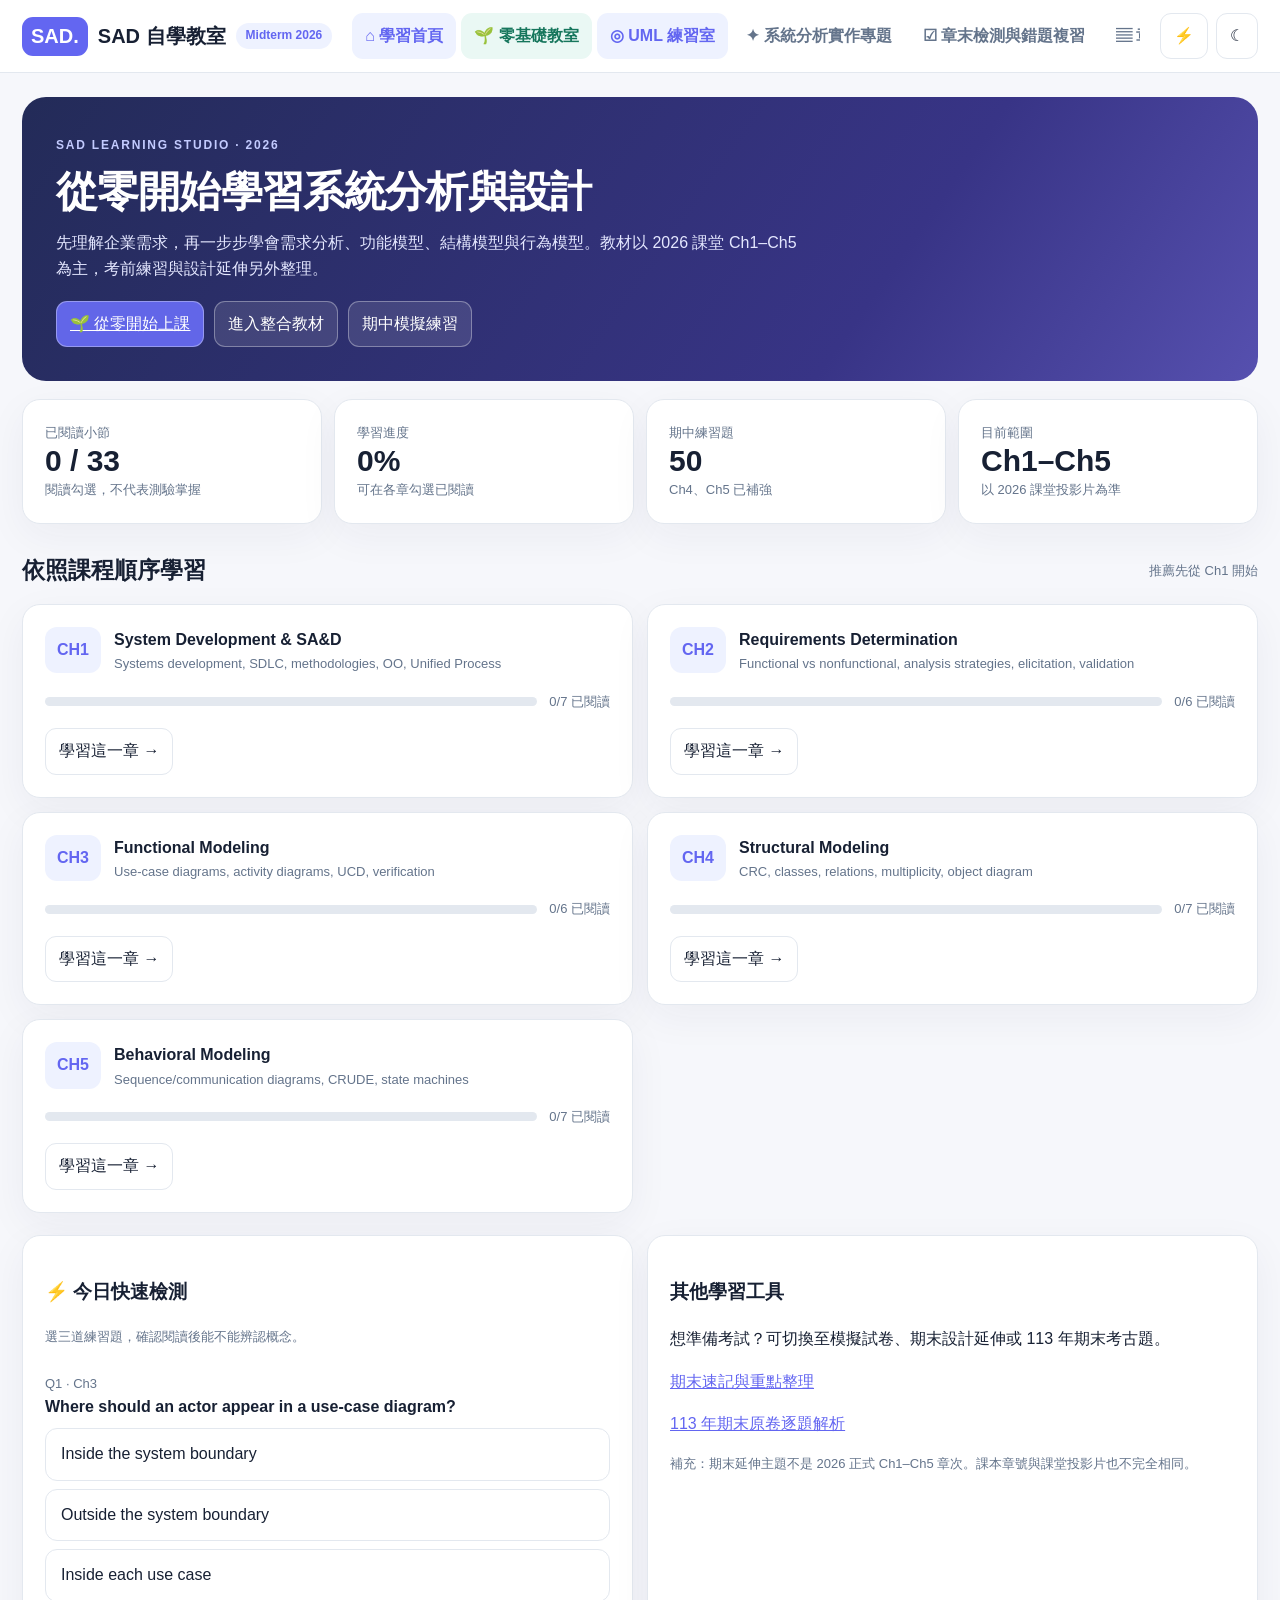
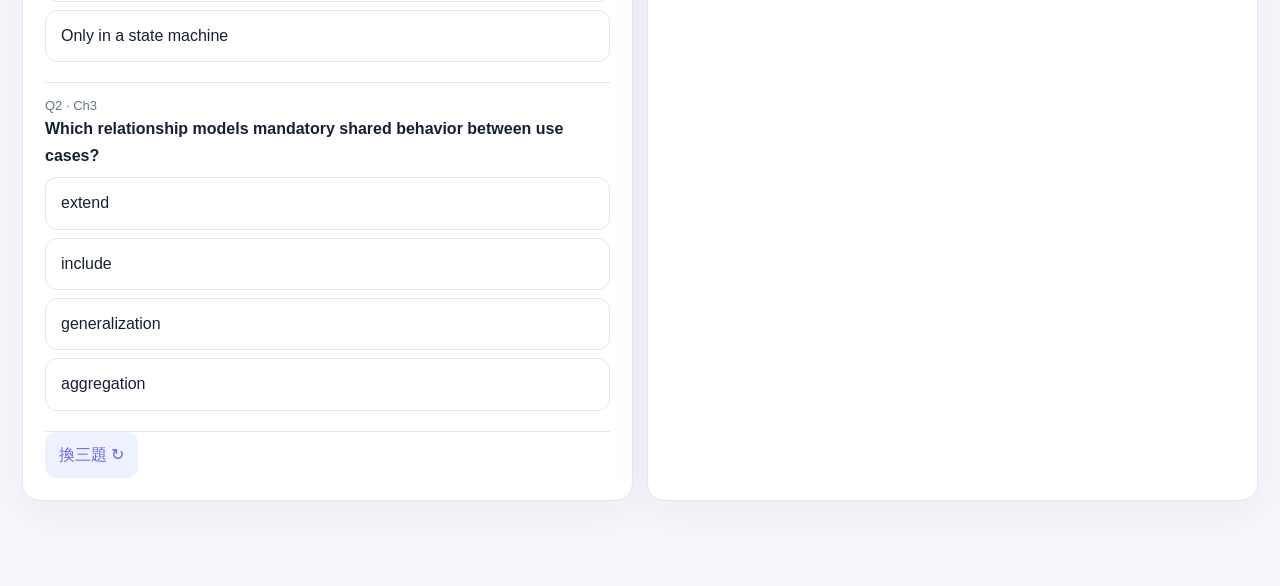
==== commit 0278ddd4: "hotfix: keep all chapter lessons readable if supplements fail and refresh cached Ch2/Ch3 script" ====
--- a/index.html
+++ b/index.html
@@ -83,24 +83,36 @@
 const CH1_HANDWRITTEN_UML="<section class=\"card\" id=\"ch1-handwritten-uml\"><h2>✍️ Ch1｜手寫筆記整合：Unified Process &amp; UML</h2><p class=\"muted small\">依你提供的四張課堂投影片整理。英文沿用投影片；藍字為手寫填答，綠色勾選代表投影片標註的本課程範圍。</p>\n<h3>The Unified Process：二維工作量圖</h3><p><b>Phases（橫軸）</b>：Inception → Elaboration → Construction → Transition → Production。<b>Workflows（縱軸）</b>：每種工作在各階段都有不同程度的投入；灰色曲線代表相對工作量，不是只能在某一階段執行。</p>\n<p><b>Engineering Workflows（手寫填答）</b>：</p><ol><li>Business Model</li><li>Requirement</li><li>Analysis</li><li>Design</li><li>Implementation</li><li>Test</li><li>Deployment</li></ol>\n<p><b>Supporting Workflows（手寫填答）</b>：</p><ol><li>Configuration and Change Management</li><li>Project Management</li><li>Environment（旁註：IDE、CASE tools）</li><li>Operation and Support（旁註：Training、Document、user manual、maintenance）</li><li>Infrastructure Management（旁註：Design patterns、API、SPI）</li></ol>\n<p><b>讀圖技巧：</b>Business Model 的工作量偏前期；Implementation 在 Construction 較高；Operation and Support 在後期與 Production 更重要。這是圖形趨勢的解讀，不是額外手寫答案。</p>\n<h3>Unified Modeling Language (UML)</h3><p><b>投影片原文：</b>Provides a common vocabulary of object-oriented terms and diagramming techniques to model an information system from analysis through implementation.</p><p><b>中文理解：</b>UML 提供物件導向的共同術語與繪圖方式，讓分析、設計到實作能用一致的模型溝通。</p><p>投影片記載 UML 2.5 有 <b>15 diagram types</b>，分成兩大類（手寫填答）：<b>1. Structural diagrams；2. Behavior diagrams</b>。</p>\n<h3>UML Structure Diagrams</h3><p><b>原文填空：</b>Represent the <b>Static &amp; Structural</b> relationships in an information system.</p><p><b>綠色勾選：本課程範圍</b></p><ul><li>✓ Class：類別間的關係</li><li>✓ Object：物件實例間的關係</li><li>✓ Package：將 UML 元素組成較高層次的群組</li><li>✓ Deployment：系統實體架構與部署</li><li>✓ Component：軟體元件之間的實體關係</li></ul><p>同頁另列 Composite Structure Design、Profile，但沒有綠色勾選。</p>\n<h3>UML Behavior Diagrams</h3><p><b>原文填空：</b>Depict the <b>dynamic</b> relationships among the instances or objects that represent the business information system.</p><p><b>綠色勾選：本課程範圍</b></p><ul><li>✓ Activity：業務工作流程與活動流向</li><li>✓ Sequence：物件行為，特別強調時間順序</li><li>✓ Behavioral State Machine：單一類別的行為與狀態變化</li><li>✓ Use-Case：系統業務需求及與外部環境的互動</li></ul><p>同頁另列 Communication、Interaction Overview、Timing、Protocol State Machine，但沒有綠色勾選。</p>\n<details><summary>💡 考試怎麼分 Structural 和 Behavioral？</summary><p><b>Structural = 靜態</b>：系統由哪些類別、物件、元件組成，以及它們的關係。<b>Behavioral = 動態</b>：流程如何進行、訊息如何傳遞、狀態如何改變。</p><p>例：選課系統的 Student 和 Course 關係 → Class Diagram；學生如何完成選課流程 → Activity Diagram；選課過程中物件依序互相呼叫 → Sequence Diagram。</p></details></section>";
 const CH1_TEACHER_UPGRADE="<section class=\"card\" id=\"teacher-ch1-upgrade\"><h2>Ch1｜老師投影片補充</h2><p>依照課堂投影片的順序與原文整理，保留老師標註的答案。</p>\n<h3>Which Methodology to Use?</h3><div style=\"overflow-x:auto\"><table><thead><tr><th>Ability to Develop Systems</th><th>Waterfall</th><th>Parallel</th><th>Phased</th><th>Prototyping</th><th>Throwaway Prototyping</th><th>XP</th><th>SCRUM</th></tr></thead><tbody><tr><th>With Unclear User Requirements</th><td>Poor</td><td>Poor</td><td>Good</td><td>Excellent</td><td>Excellent</td><td>Excellent</td><td>Excellent</td></tr><tr><th>With Unfamiliar Technology</th><td>Poor</td><td>Poor</td><td>Good</td><td>Poor</td><td>Excellent</td><td>Good</td><td>Good</td></tr><tr><th>That Are Complex</th><td>Good</td><td>Good</td><td>Good</td><td>Poor</td><td>Excellent</td><td>Good</td><td>Good</td></tr><tr><th>That Are Reliable</th><td>Good</td><td>Good</td><td>Good</td><td>Poor</td><td>Excellent</td><td>Excellent</td><td>Excellent</td></tr><tr><th>With a Short Time Schedule</th><td>Poor</td><td>Good</td><td>Excellent</td><td>Excellent</td><td>Good</td><td>Excellent</td><td>Excellent</td></tr><tr><th>With Schedule Visibility</th><td>Poor</td><td>Poor</td><td>Excellent</td><td>Excellent</td><td>Good</td><td>Excellent</td><td>Excellent</td></tr></tbody></table></div><p class=\"small muted\">Structured Methodologies：Waterfall、Parallel；RAD Methodologies：Phased、Prototyping、Throwaway Prototyping；Agile Methodologies：XP、SCRUM。Poor / Good / Excellent 依投影片原表。</p>\n<h3>Exercise &amp; Discussion</h3><p>Identify the proper SDLC models for the following development scenarios:</p><ol><li>大型 ERP 系統：<b>Phased</b></li><li>工廠生管系統：<b>Parallel</b></li><li>政府委外系統：<b>Waterfall</b></li><li>遊戲軟體：<b>Prototyping / DevOps</b></li></ol><p><b>上述皆可運用 Agile?</b> Yes, but must consider (1) communication costs &amp; (2) entire development time frame (usually adopt the time-boxing approach to control time).</p>\n<h3>Characterization of OOIS</h3><p><b>Classes &amp; Objects</b></p><ul><li>Object (instance): instantiation of a <b>class</b></li><li>Attributes: data that characterizes the class</li></ul><p><b>Methods &amp; Messages</b></p><ul><li>Methods: the <b>behavior</b> of a class</li><li>Messages: information sent to an object to trigger a method (method call)</li></ul><p>Student example:</p><pre>Student joe = new Student();\nCourse sa = new Course();\njoe.addCourse(sa);</pre><p>老師註記：method parameters (an object reference).</p>\n<h3>Characterization of OOIS (cont.)</h3><p><b>Encapsulation &amp; information hiding</b></p><ul><li>Encapsulation: a combination of data &amp; behaviors</li><li>Information hiding: functionality details are hidden</li></ul><p><b>Inheritance</b></p><ul><li>General classes are created (called: <b>Superclass</b>)</li><li><b>Subclass</b> can inherit some data and methods from a superclass</li><li>Abstraction vs. implementation (see next slide)</li></ul>\n<h3>Inheritance 例子</h3><pre>Student\n+addCourse()\n+dropCourse()\n+payTuition()\n     △\nGradStudent          UnderGradStudent\n+writeThesis()       +payTuition()\n+payTuition()</pre><p>In Student class: Any abstraction? <b>payTuition()</b>；Any implementation?（投影片未填答）</p><p>Can instantiate Student? <b>No</b>（老師手寫答案）。</p><p>Why define three methods here? Why no implementation of addCourse() &amp; dropCourse()? 老師註記：因為 superclass 有定義了。</p>\n<h3>Characteristics of OOIS (cont.)：Polymorphism</h3><p>Mechanism: linking a reference to various types of object at runtime. A key feature in such mechanism:</p><p><b>Dynamic binding</b>, which includes: (1) <b>type</b> binding &amp; (2) <b>method</b> binding. Contrast with static binding.</p>\n<h3>Polymorphism 例子</h3><pre>Animal\n+move()\n  △\nBird / Crab / Snake\n+move()\n\nIn Java:\nAnimal a;\na = new Bird();\na = new Crab();\na.move();</pre><p>課堂問題：Dynamic type binding 在哪裡？Dynamic method binding 在哪裡？</p>\n<h3>Characteristics of OOSAD</h3><p><b>1. Use-case driven</b></p><p>“Use cases” to define/objectize the <b>functionality</b> of an OOIS. Each use case focuses on one <b>business process</b>.</p><p>例如選課系統：business process? 老師註記：加選、退選。</p><p><b>2. Architecture/modularization centric</b></p><ul><li><b>Functional</b> view: focusing on user perspective</li><li><b>Structural</b> view: focusing on the content of a class and the relationships among classes</li><li><b>Behavioral</b> view: focusing on messaging between classes and resulting outcome</li></ul><p><b>3. Iterative &amp; incremental</b></p><p>Undergoes continuous increments, testing &amp; refinement. May go back to revise the prior analysis/design contents.</p><p>為何一開始無法正確完整地完成分析或設計？老師註記：需求不明確。</p><p>The analyst &amp; users understand the future system better over time.</p>\n<h3>The Unified Process</h3><p>A two-dimensional process consisting of <b>phases</b> and <b>workflows</b> to denote the workload of SDLC activities.</p><ul><li>Phases are time periods in development</li><li>Workflows are the tasks that occur in each phase</li><li>Activities in both phases &amp; workflows will overlap</li></ul></section>";
 function integratedCh1Handwriting(){const original=CH1_UML_ORIGINAL;const body=original.slice(original.indexOf('>')+1).replace(/<\/section>\s*$/,'');return CH1_HANDWRITTEN_UML.replace(/<\/section>\s*$/,'<div class="uml-integrated-content" id="ch1-uml-integrated"><h3>UML 原文投影片、手寫答案與考試範圍</h3>'+body+'</div></section>')}
+function sadSafeInlineAttach(ch,html,opts){
+ try{
+  return window.SAD_INLINE_SUPPLEMENTS?.attach(ch,html,opts)||html;
+ }catch(err){
+  console.warn("SAD chapter supplement failed for Ch"+ch+"; keep the chapter readable.",err);
+  return html;
+ }
+}
 function sadChapterMain(ch,legacy){
  const n=window.SAD_INTEGRATION;
  if(n&&n.notes&&n.notes[ch]){
   const article=n.renderMarkdown(n.notes[ch]);
-  const inlined=window.SAD_INLINE_SUPPLEMENTS
-   ?window.SAD_INLINE_SUPPLEMENTS.attach(ch,article,{
-      full:LESSON_FULL[ch],
-      hand:VERIFIED_HANDWRITTEN_NOTES[ch]||'',
-      source:SOURCE_GUIDES[ch]||'',
-      plain:PLAIN_GUIDES[ch]||'',
-      textbook:ch===5?TEXTBOOK_CH6:''
-    })
-   :article;
+  const inlined=sadSafeInlineAttach(ch,article,{
+    full:LESSON_FULL[ch],
+    hand:VERIFIED_HANDWRITTEN_NOTES[ch]||'',
+    source:SOURCE_GUIDES[ch]||'',
+    plain:PLAIN_GUIDES[ch]||'',
+    textbook:ch===5?TEXTBOOK_CH6:''
+  });
   return '<div class="sad-integrated-note">'+inlined+'</div>';
  }
  if(n&&n.loading)return '<div class="card" role="status">整合版教材載入中。若無法載入，網站會自動顯示原版內容。</div>';
- if(n&&n.error){const original=legacy();return '<div class="card"><b>整合筆記暫時無法載入，以下顯示原版教材。</b><p class="small muted">'+E(n.error)+'</p></div>'+(window.SAD_INLINE_SUPPLEMENTS?window.SAD_INLINE_SUPPLEMENTS.attach(ch,original,{hand:VERIFIED_HANDWRITTEN_NOTES[ch]||'',source:SOURCE_GUIDES[ch]||'',plain:PLAIN_GUIDES[ch]||''}):original)}
- const original=legacy();return window.SAD_INLINE_SUPPLEMENTS?window.SAD_INLINE_SUPPLEMENTS.attach(ch,original,{hand:VERIFIED_HANDWRITTEN_NOTES[ch]||'',source:SOURCE_GUIDES[ch]||'',plain:PLAIN_GUIDES[ch]||''}):original;
+ const original=legacy();
+ const fallback=sadSafeInlineAttach(ch,original,{
+   hand:VERIFIED_HANDWRITTEN_NOTES[ch]||'',
+   source:SOURCE_GUIDES[ch]||'',
+   plain:PLAIN_GUIDES[ch]||''
+ });
+ if(n&&n.error)return '<div class="card"><b>整合筆記暫時無法載入，以下顯示原版教材。</b><p class="small muted">'+E(n.error)+'</p></div>'+fallback;
+ return fallback;
 }
 function sadOpenLegacy(node,ch){
  if(!node.open||node.dataset.ready)return;
@@ -137,4 +149,4 @@
 function lessonMarkDone(ch){localStorage.setItem('sad-notes-read-'+ch,'yes');const e=document.getElementById('reading'+ch);if(e)e.textContent='✓ 已標記完成'}
 let lessonMermaid;
 async function renderLessonDiagrams(){const nodes=document.querySelectorAll('.full-lesson pre.mermaid');if(!nodes.length)return;nodes.forEach(n=>{if(!n.hasAttribute('data-processed'))n.textContent=n.textContent.replaceAll('\\n','\n')});try{if(!lessonMermaid){const m=await import('https://cdn.jsdelivr.net/npm/mermaid@11/dist/mermaid.esm.min.mjs');lessonMermaid=m.default;lessonMermaid.initialize({startOnLoad:false,securityLevel:'strict',theme:'default'});}await lessonMermaid.run({nodes:[...nodes].filter(n=>!n.hasAttribute('data-processed'))});}catch(e){console.warn('Mermaid render not available:',e)}}
-</script><script src="integrated-reader.js"></script><script src="phase1.js"></script><script src="inline-supplements.js"></script></body></html>+</script><script src="integrated-reader.js"></script><script src="phase1.js"></script><script src="inline-supplements.js?v=20261105-chapter-fix"></script></body></html>
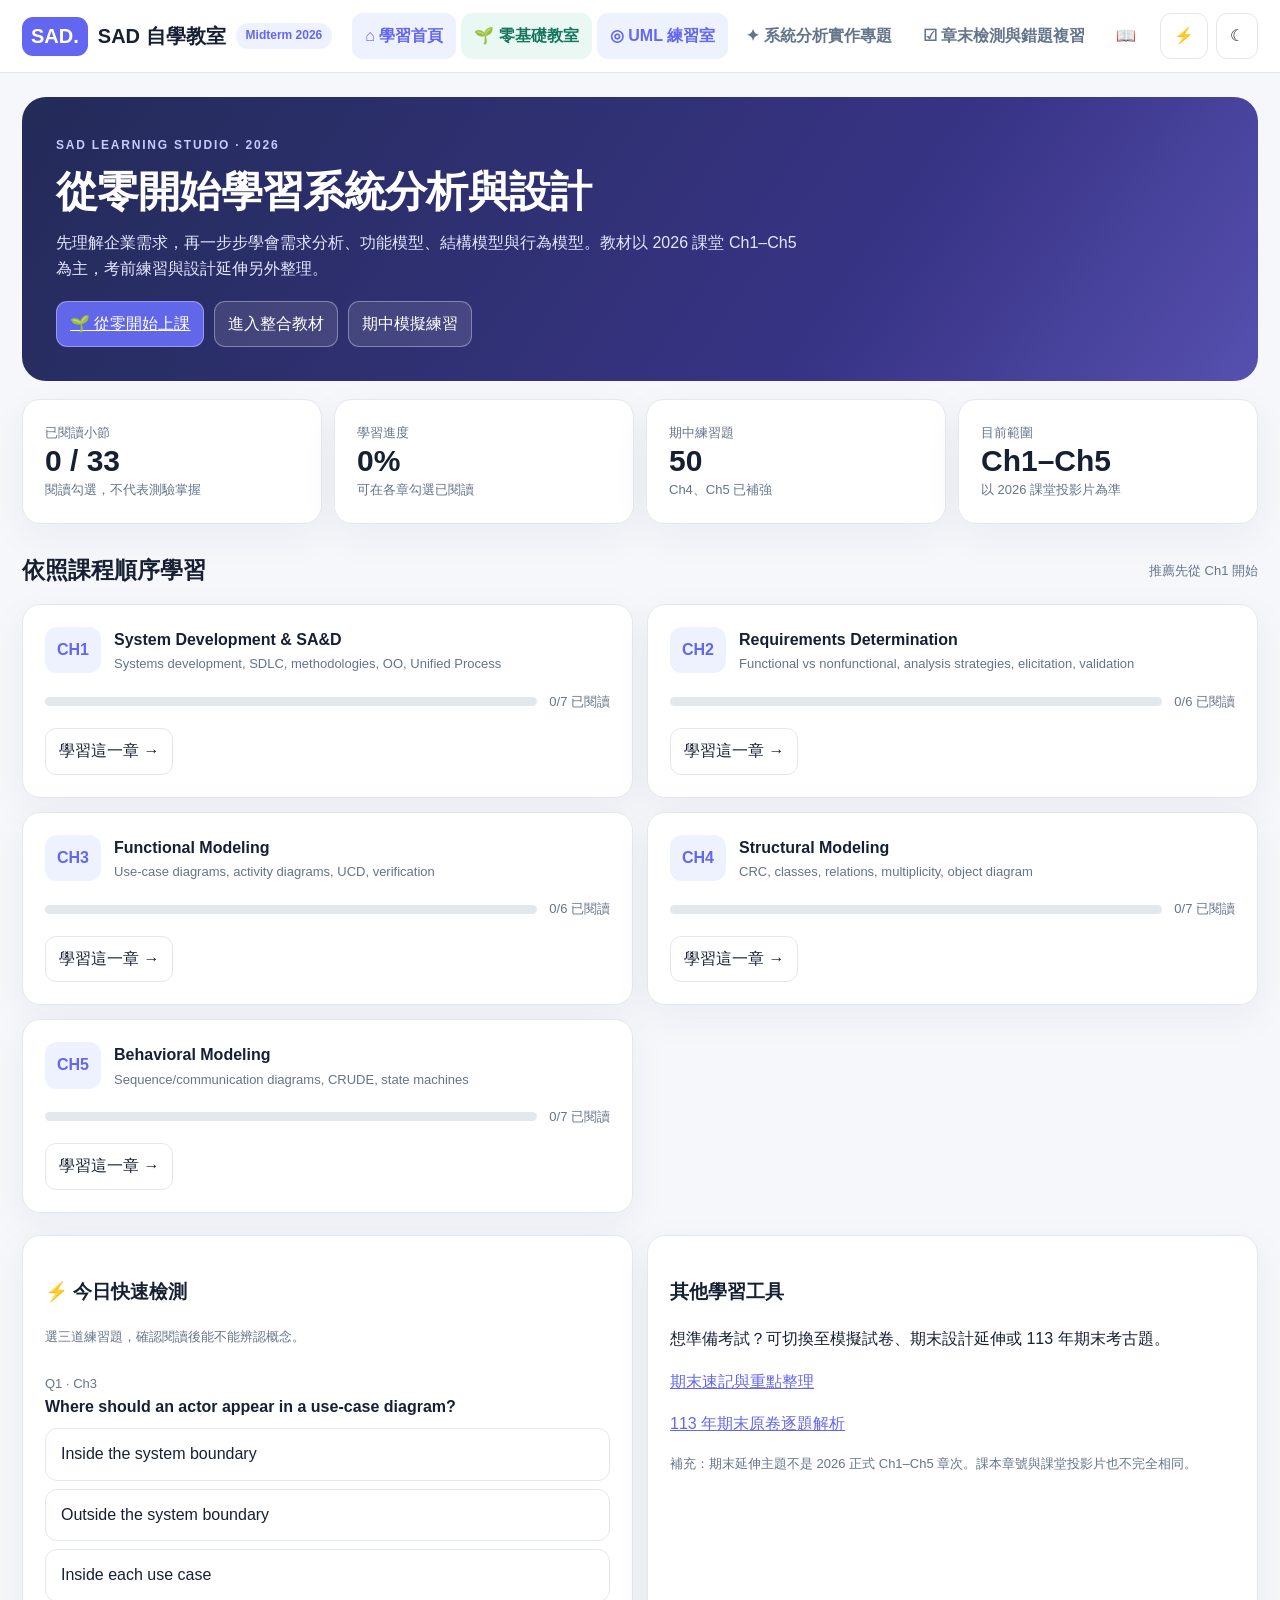
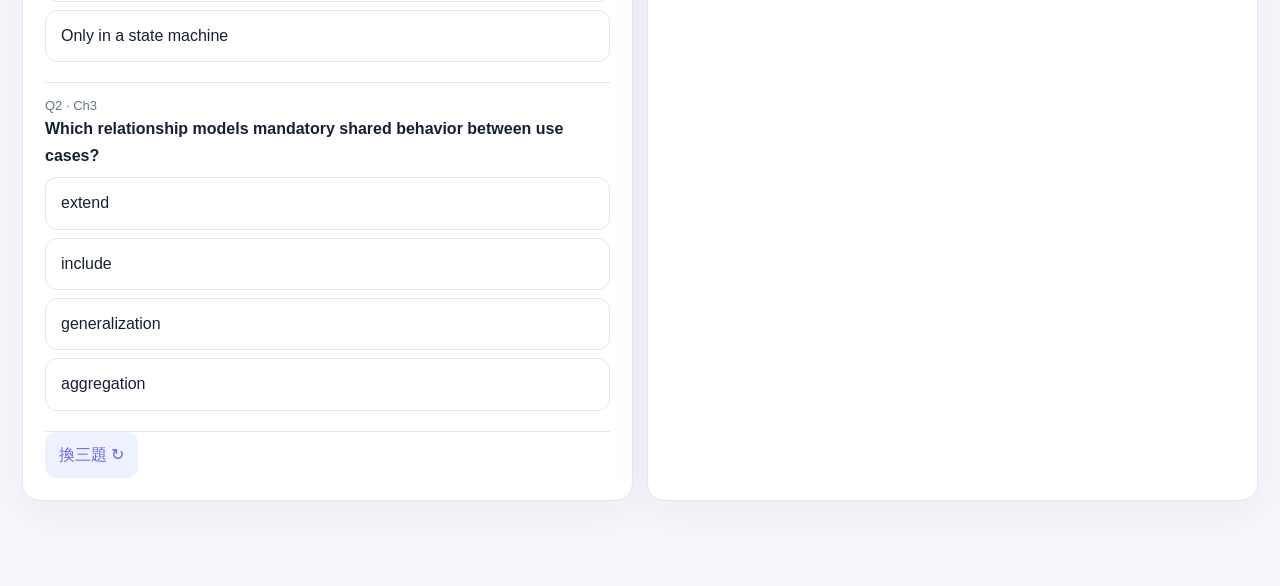
==== commit 8b701ead: "feat: surface new Chapter 1 textbook essay workbook in SAD site navigation" ====
--- a/index.html
+++ b/index.html
@@ -56,7 +56,7 @@
 .sad-reference{margin-top:18px}
 .sad-final-chooser{margin:18px 0}
 @media(max-width:700px){.sad-md-head{padding:17px}.sad-md-card{padding:16px}.sad-md-tablewrap table{min-width:440px}.sad-md-tablewrap th,.sad-md-tablewrap td{padding:9px;font-size:13px}}
-</style><link rel="stylesheet" href="phase1.css"><link rel="stylesheet" href="inline-supplements.css"></head><body><header class="top"><div class="topinner"><div class="brand"><span class="logo">SAD.</span>期中考複習 <span class="pill">Midterm 2026</span></div><nav class="nav" id="nav" aria-label="Main navigation"><button class="tab active" data-tab="home">⌂ Dashboard</button><a class="tab" href="learn.html" style="text-decoration:none;background:#eaf8f4;color:#16765c">🌱 零基礎教室</a><a class="tab" href="uml-lab.html" style="text-decoration:none;background:var(--soft);color:var(--accent)">◎ UML 練習室</a><a class="tab" href="capstone.html" style="text-decoration:none">✦ 系統分析實作專題</a><a class="tab" href="mastery.html" style="text-decoration:none">☑ 章末檢測與錯題複習</a><button class="tab" data-tab="chapters">▤ Ch1–Ch5 整合教材</button><button class="tab" data-tab="final-depth">◇ 期末延伸主題</button><button class="tab" data-tab="mock">◷ 期中模擬試題</button><a class="tab" href="final-review.html" style="text-decoration:none;background:var(--soft);color:var(--accent)">✦ 期末速記</a><a class="tab" href="past-exam-113.html" style="text-decoration:none">✎ 113 期末原卷 38 題</a></nav><div style="display:flex;gap:8px"><button class="iconbtn" id="cheatBtn" title="Cheat Sheet">⚡</button><button class="iconbtn" id="themeBtn" title="Toggle theme" aria-label="Toggle theme">☾</button></div></div></header><main class="wrap" id="app"></main><div class="modal" id="cheatModal" role="dialog" aria-modal="true"><div class="modalbox"><div class="stickybar"><h2>⚡ 10-minute Cheat Sheet</h2><button class="btn" id="closeCheat">✕ Close</button></div><p class="muted small">英文術語優先｜按章節整理的關鍵辨析與考前速記</p><div id="cheatContent"></div><button class="btn primary" id="printCheat">列印 / 儲存 PDF</button></div></div><div id="toast" class="toast" role="status"></div><script>const DATA={"chapters":[{"id":1,"title":"System Development & SA&D","subtitle":"Systems development, SDLC, methodologies, OO, Unified Process","topics":[{"title":"SDLC and four phases","definition":"The Systems Development Life Cycle (SDLC) transforms business needs into a working information system through Planning, Analysis, Design, and Implementation.","details":"Planning asks WHY and feasibility; Analysis asks WHO, WHAT, WHERE, WHEN; Design asks HOW; Implementation builds, tests, installs and supports.","zh":"四階段不是只能照直線進行。Analysis 產出 system proposal；Design 產出 system specification。","memorize":"Planning → Analysis → Design → Implementation. Deliverables progressively refine the initial business need."},{"title":"Planning and project initiation","definition":"A system request identifies the project sponsor, business need, business requirements, business value, and special issues. Feasibility comprises technical, economic, and organizational feasibility.","details":"Technical: Can we build it? Economic: Should we build it? Organizational: If we build it, will they come? The workplan controls staffing, schedule, risks and resources.","zh":"不是先挑技術，再找問題。Business value 應先釐清。","memorize":"System request → Feasibility analysis → Approval committee → Project workplan."},{"title":"Analysis versus Design","definition":"Analysis models the problem domain and defines what the system must do. Design refines the analysis deliverables into implementable technical specifications.","details":"Analysis produces requirements definitions and functional, structural, behavioral models. Design makes architecture, UI, data/database, and program-design decisions.","zh":"Analysis 看業務需求；Design 才確定如何實作。兩者相互迭代但不可混為一談。","memorize":"Analysis: as-is/to-be, requirements, system proposal. Design: architecture, interfaces, databases, programs."},{"title":"Implementation and configuration management","definition":"Implementation involves system construction and testing, installation and conversion, user training, and ongoing support.","details":"Configuration management controls evolving artifacts and their versions; change control reduces uncontrolled changes during construction.","zh":"系統「安裝」不代表專案結束，還有訓練、維護與 post-implementation review。","memorize":"Build and test → install/convert and train → support/maintain."},{"title":"Development methodologies","definition":"A methodology is a formalized approach to executing the SDLC. Approaches include Waterfall, Parallel, Phased, Prototyping, Agile (XP/Scrum) and DevOps.","details":"Waterfall is sequential and works best with stable requirements; parallel accelerates via subprojects but raises integration risk; phased delivers staged increments; prototyping explores uncertainty.","zh":"Evolutionary prototype 持續演進；throwaway prototype 用來釐清需求後捨棄。Agile 不是沒有規劃。","memorize":"Waterfall vs Parallel vs Phased vs Evolutionary / Throwaway Prototyping vs Agile."},{"title":"OO foundations and UML","definition":"Object-oriented systems organize software around interacting objects, which encapsulate state (attributes) and behavior (operations).","details":"Classes define common templates; objects are instances. Encapsulation hides internal state, inheritance supports reuse, polymorphism allows different implementations under a common interface. UML specifies model notation, not a development process.","zh":"Class ≠ Object，UML ≠ Unified Process；UML 是畫圖語言，UP 是流程框架。","memorize":"OO: identity, encapsulation, inheritance, polymorphism; UML: functional / structural / behavioral views."},{"title":"Unified Process and iteration","definition":"The Unified Process is use-case driven, architecture-centric, iterative and incremental. Its phases are Inception, Elaboration, Construction, Transition.","details":"Iteration revisits a set of activities; increment delivers an additional slice of functionality. UP phases are not the same as the four SDLC activities.","zh":"「反覆修正」是 iterative；「一部分一部分交付」是 incremental。","memorize":"Inception → Elaboration → Construction → Transition."}]},{"id":2,"title":"Requirements Determination","subtitle":"Functional vs nonfunctional, analysis strategies, elicitation, validation","topics":[{"title":"Requirement types and scope","definition":"A requirement states what the system must do or which characteristic it must have. Functional requirements describe processes and information; nonfunctional requirements specify quality and constraints.","details":"Nonfunctional categories: Operational, Performance, Security, Cultural and Political. A requirements definition establishes system scope and provides inputs for later models.","zh":"「能搜尋課程」是 functional；「2 秒內回傳」是 performance。","memorize":"Functional = behavior; Nonfunctional = how well / under what constraints."},{"title":"Writing requirement statements","definition":"A descriptive requirement expresses one clear obligation. A user story typically follows “As a [role], I want [capability], so that [business value].”","details":"Requirements should be unambiguous, testable, feasible, consistent and traceable. Avoid conflating a broad goal with a directly verifiable requirement.","zh":"把「系統要很快」改成「95% 的查詢在 2 秒內完成」。","memorize":"User story = Role + Goal + Value; acceptance criteria make it testable."},{"title":"Eight requirements-analysis strategies","definition":"Analyze the as-is process before defining the to-be system. The eight course strategies examine problems, causes, time, cost, peer practices, desired outcomes, technologies and eliminable activities.","details":"Problem analysis; Root cause analysis (fishbone); Duration analysis; Activity-based costing; Informal benchmarking; Outcome analysis; Technology analysis; Activity elimination.","zh":"Duration analysis 比的是各步驟實際工作時間 vs 整體耗時；差距大通常是等待。","memorize":"8 strategies: Problem / Root cause / Duration / ABC / Benchmarking / Outcome / Technology / Elimination."},{"title":"Five elicitation techniques","definition":"Select elicitation methods according to accessibility of users, group consensus, process complexity, and availability of artifacts.","details":"Interviews provide depth; questionnaires reach many; observation reveals actual work; document analysis examines manuals/forms; Joint Application Development (JAD) develops shared understanding in workshops.","zh":"訪談可追問但耗時；問卷適用大量使用者；Observation 能發現「使用者自己沒說到」的操作。","memorize":"Interviews | Questionnaires | Observation | Document Analysis | JAD."},{"title":"Interview and observation pitfalls","definition":"Interviews use open-ended, closed-ended and probing questions; interview notes should be verified by the interviewee. Observation needs awareness of observer effects and atypical behavior.","details":"Avoid leading questions. Validate documents against actual practice because formal rules and everyday workflows may differ.","zh":"觀察時被觀察者可能改變行為（Hawthorne effect）；不要把單次情境當成全部。","memorize":"Prepare → ask and probe → document → verify → reconcile."},{"title":"Requirements quality and system proposal","definition":"Validation checks whether requirements represent genuine business needs; verification checks clarity, internal consistency, completeness and testability.","details":"Review textual ambiguity, incomplete actor/action descriptions, conflicts, feasibility and consistency across requirements. The system proposal assembles analysis models plus updated planning artifacts.","zh":"不要把「已寫成文字」等同「已確認正確」；需要走查與利害關係人確認。","memorize":"Quality check → requirements definition → functional/structural/behavioral models → system proposal."}]},{"id":3,"title":"Functional Modeling","subtitle":"Use-case diagrams, activity diagrams, UCD, verification","topics":[{"title":"Three functional-model artifacts","definition":"Functional models represent the system’s external functionality and business processes. Create a use-case diagram, activity diagrams and use-case descriptions (UCD).","details":"A use-case diagram identifies system scope and actors; an activity diagram visualizes control flow; a UCD documents detailed events, alternatives and exceptions.","zh":"Use case 是「系統要提供什麼服務」；不是每個小點擊都要變成 UC。","memorize":"Requirements → Use-case diagram → Activity diagram → UCD; cross-check consistency."},{"title":"Use-case diagram elements","definition":"A use case is a major system function named with a verb–noun phrase. An actor is an external role, not necessarily an individual person.","details":"Actors stay outside the subject boundary; use cases stay inside. Associations link actors and use cases; actor generalization denotes role inheritance.","zh":"Actor 可是外部系統，並非只能是人；subject boundary 定義範圍。","memorize":"Actor | Use case | Subject boundary | Association."},{"title":"Include, extend, generalization","definition":"«include» extracts required shared functionality; «extend» adds conditional/optional behavior; generalization expresses specialization/inheritance.","details":"Include arrow: base → included use case. Extend arrow: extension → base use case. Generalization points to the general element.","zh":"背箭頭方向：include 指向被包含者，extend 指向被延伸的基本 UC。","memorize":"include = mandatory reused behavior; extend = optional variation; generalization = is-a."},{"title":"Activity diagram semantics","definition":"An activity diagram represents activities, their control flow, branching, synchronization and responsibility allocation.","details":"Initial node starts execution; action nodes perform work; decision/merge handle alternatives; fork/join handle concurrency; activity final ends the whole activity, flow final ends one flow. Swimlanes allocate responsibility.","zh":"Decision 是「擇一」；Fork 是「平行」；Flow final 不是整張圖停止。","memorize":"Initial • Action • Decision/Merge • Fork/Join • Activity Final/Flow Final • Swimlane."},{"title":"Use-case descriptions","definition":"A use-case description documents the use-case name, actors, trigger, preconditions, normal flow, alternative/exception flows and postconditions.","details":"Essential UCD describes intent without technology assumptions. Real UCD documents implementation-dependent interface details. Overview and detailed levels serve different precision needs.","zh":"Essential = technology independent；Real = 可提到畫面/按鈕。事件步驟需要能對應 activity。","memorize":"UCD: name → actors → trigger → preconditions → main flow → alternate flows → postconditions."},{"title":"Functional V&V and traceability","definition":"Verification and validation ensure each required behavior has consistent representations across the use-case diagram, activity diagram and UCD.","details":"Check all actors appear in the diagram; each use case has coherent event flows; decisions and alternatives align; events correspond to activities and ultimately operations in structural models.","zh":"三種模型不能各說各話；相同 actor、動作、條件與分支要對得起來。","memorize":"Requirements ↔ UC ↔ Activity ↔ UCD ↔ Class responsibilities."}]},{"id":4,"title":"Structural Modeling","subtitle":"CRC, classes, relations, multiplicity, object diagram","topics":[{"title":"Purpose of structural models","definition":"Structural models describe the static objects of the domain and their relationships. Common artifacts are CRC cards, class diagrams and object diagrams.","details":"The analysis model captures people, places, things and events as domain objects; implementation details are refined later. Identify candidate classes from nouns and responsibilities from verbs.","zh":"不是把句子所有名詞都建成類別；先看系統需求及範圍。","memorize":"CRC → Class diagram → Object diagram (instance snapshot)."},{"title":"Class, attribute, operation","definition":"A class is a template for objects. Attributes represent relevant atomic properties; operations describe domain-specific behavior.","details":"Abstract classes cannot be directly instantiated; concrete classes can. UML compartments show class name, attributes and operations. Visibility: + public, - private, # protected.","zh":"name: String 是 attribute；registerCourse() 是 operation；一個 object 有自己的 attribute 值。","memorize":"ClassName | -attribute: Type | +operation(parameter): ReturnType."},{"title":"Three structural relationships","definition":"Generalization expresses is-a inheritance; aggregation/composition express whole–part relationships; association expresses other meaningful links.","details":"Generalization uses a hollow triangle toward the superclass. Aggregation uses a hollow diamond at the whole; composition uses a filled diamond at the whole and stronger lifecycle ownership.","zh":"「Student is a Person」是 generalization；「Order contains LineItems」常是 composition；「Student enrolls in Course」是 association。","memorize":"is-a ↔ Generalization; part-of ↔ Aggregation/Composition; participates-in ↔ Association."},{"title":"Multiplicity and association classes","definition":"Multiplicity constrains how many instances may participate at each association end. Common forms: 1, 0..1, 0..*, 1..*, m..n.","details":"Multiplicity near class B indicates the number of B instances related to one A instance. A many-to-many association with its own attributes often needs an association class (e.g. Enrollment).","zh":"不要讀反：靠近 Course 的 0..* 指「一位學生可以對應多門課」。","memorize":"1 = exactly one; 0..1 = optional; 1..* = one or more; * = zero or more."},{"title":"CRC cards and role-playing","definition":"CRC stands for Class–Responsibility–Collaboration. CRC cards name a class, describe its responsibilities, and identify its collaborating classes.","details":"Role-playing walks through UCD events and asks which object performs each operation, what information it needs and whom it calls. Revise responsibilities before drawing a full CD.","zh":"CRC 的合作對象須對應合理 class 關係；不只是列名詞。","memorize":"Class → responsibilities → collaborators; iterate with use-case scenarios."},{"title":"Class diagram and object diagram","definition":"A class diagram models types and relationships; an object diagram displays actual instances and links at a specific moment.","details":"Object names may use instanceName:ClassName, and attributes can show current instance values. Diagram relationships must respect class multiplicity constraints.","zh":"Class diagram 是規格；Object diagram 是某一刻「真實有哪些實例」。","memorize":"Class: Student / Course; Objects: doris:Student / sad:Course."},{"title":"Structural modeling consistency","definition":"Structural models must support every necessary use-case event without adding unrelated gold-plating.","details":"Validate class names and types, operations required by flows, association semantics, valid multiplicities and object snapshots. Check consistency with functional models.","zh":"找不到負責某個 UC event 的 operation，代表模型可能漏掉責任。","memorize":"UCD event → operation in class → collaborator/association → object links."}]},{"id":5,"title":"Behavioral Modeling","subtitle":"Sequence/communication diagrams, CRUDE, state machines","topics":[{"title":"Purpose and model types","definition":"Behavioral models show internal dynamic behavior of the system. Interaction diagrams model message exchange; state machines model state changes of objects.","details":"Sequence diagrams emphasize time/order; communication diagrams emphasize object links/message flow. Course slides cover both plus state machines.","zh":"Functional 看外部「做什麼」，Structural 看「有哪些物件」，Behavioral 看「如何互動」。","memorize":"Interaction = messages among objects; State machine = lifecycle of an object."},{"title":"Sequence diagram notation","definition":"A sequence diagram orders messages from top to bottom across actor/object lifelines. Activation bars show execution; return messages show response.","details":"Participants appear at top, lifelines descend, solid message arrows invoke operations and dashed return arrows indicate results. Guard conditions qualify messages; fragments can show conditional flows.","zh":"上到下是時間，不是左右；箭頭指向被呼叫方法的接收者。","memorize":"actor/object lifeline → call message → activation → return message."},{"title":"Instance versus generic sequence","definition":"An instance sequence diagram represents one use-case scenario; a generic sequence diagram represents multiple scenarios through control structures.","details":"The course emphasizes instance sequence diagrams for the main event flow. Each call must map to an appropriate operation of a class shown in the class diagram.","zh":"只畫正常流程的單一路徑，是 instance SD；不要以為它包含所有例外路徑。","memorize":"Choose UC/UCD flow → objects → messages → validate with CD."},{"title":"Communication diagrams","definition":"Communication diagrams display participants and links, annotating messages with sequence numbers that encode execution order.","details":"They emphasize relationship topology rather than vertical time. Messages can be numbered 1, 1.1, 1.2 to indicate nested interactions.","zh":"Communication diagram 不是沒有順序，而是用編號表達順序。","memorize":"Sequence diagram: time order; Communication diagram: interaction structure."},{"title":"CRUDE matrix","definition":"CRUDE captures the ways objects operate upon or interact with domain classes: Create, Read, Update, Delete and Execute.","details":"Use a matrix to cross-check which actor/object performs each operation and whether all responsibilities are covered. Check against UCD events, class operations and sequence messages.","zh":"不要把 CRUD（資料操作四種）和 CRUDE（多一個 Execute）混淆。","memorize":"C=Create; R=Read; U=Update; D=Delete; E=Execute."},{"title":"State machines and transitions","definition":"A behavioral state machine depicts the lifecycle of a significant object with states and transitions triggered by events.","details":"State is a meaningful condition of an object, often tied to attribute values. Transitions use event [guard] / action. Identify initial and final states, and avoid dead ends or invalid transitions.","zh":"State 要是物件的生命週期狀態，不是系統每一步的活動名稱。","memorize":"State A -- event [guard] / action --> State B."},{"title":"Behavioral V&V and model integration","definition":"Validate that messages correspond to real class operations, and transitions correspond to legitimate domain events and attribute changes.","details":"Each UCD event should map to an action/message where appropriate; all objects must exist in structural models; update CD or UCD when the behavioral model exposes missing responsibilities.","zh":"畫完循序圖要反查 CD：message 的 receiver 是否真的擁有那個 operation？","memorize":"UCD ↔ Class diagram ↔ Sequence/Communication ↔ State machine."}]}],"exam":[],"mock":[{"id":1,"chapter":1,"type":"tf","points":2,"question":"The SDLC includes Planning, Analysis, Design and Implementation.","options":["True","False"],"answer":0,"en":"SDLC four phases.","zh":"SDLC four phases."},{"id":2,"chapter":1,"type":"tf","points":2,"question":"Detailed program design is the main deliverable of the Analysis phase.","options":["True","False"],"answer":1,"en":"System Proposal is Analysis; program design is Design.","zh":"System Proposal is Analysis; program design is Design."},{"id":3,"chapter":1,"type":"tf","points":2,"question":"A System Request normally identifies a business need and expected business value.","options":["True","False"],"answer":0,"en":"Planning begins with business need.","zh":"Planning begins with business need."},{"id":4,"chapter":1,"type":"tf","points":2,"question":"A Superclass is always abstract and cannot be instantiated.","options":["True","False"],"answer":1,"en":"Concrete superclasses may be instantiated.","zh":"Concrete superclasses may be instantiated."},{"id":5,"chapter":1,"type":"tf","points":2,"question":"UML is a standard modeling language, not a systems development methodology.","options":["True","False"],"answer":0,"en":"UML vs UP.","zh":"UML vs UP."},{"id":6,"chapter":1,"type":"tf","points":2,"question":"The hollow triangle in a UML Generalization points toward the subclass.","options":["True","False"],"answer":1,"en":"Triangle points toward superclass.","zh":"Triangle points toward superclass."},{"id":7,"chapter":1,"type":"tf","points":2,"question":"In UP, Requirements activities can occur across several phases.","options":["True","False"],"answer":0,"en":"UP workflows overlap phases.","zh":"UP workflows overlap phases."},{"id":8,"chapter":2,"type":"tf","points":2,"question":"A security requirement is categorized as a Functional Requirement merely because it limits system access.","options":["True","False"],"answer":1,"en":"Security is a nonfunctional category in the course.","zh":"Security is a nonfunctional category in the course."},{"id":9,"chapter":2,"type":"tf","points":2,"question":"Observation may reveal informal workarounds that interviews fail to uncover.","options":["True","False"],"answer":0,"en":"Observation vs interview.","zh":"Observation vs interview."},{"id":10,"chapter":2,"type":"tf","points":2,"question":"Root Cause Analysis examines underlying causes instead of only symptoms.","options":["True","False"],"answer":0,"en":"Analyze causes.","zh":"Analyze causes."},{"id":11,"chapter":2,"type":"tf","points":2,"question":"Duration Analysis examines activity costs rather than elapsed time.","options":["True","False"],"answer":1,"en":"Duration focuses elapsed time; ABC costs.","zh":"Duration focuses elapsed time; ABC costs."},{"id":12,"chapter":2,"type":"tf","points":2,"question":"MoSCoW Must Have always means the feature should be implemented first, regardless of dependencies.","options":["True","False"],"answer":1,"en":"Priority and sequence differ.","zh":"Priority and sequence differ."},{"id":13,"chapter":2,"type":"tf","points":2,"question":"Requirements should be verifiable, traceable, clear, consistent, complete and concise.","options":["True","False"],"answer":0,"en":"VT4C criteria.","zh":"VT4C criteria."},{"id":14,"chapter":2,"type":"tf","points":2,"question":"An Actor is always the same thing as a stakeholder.","options":["True","False"],"answer":1,"en":"Stakeholders may have no system interaction.","zh":"Stakeholders may have no system interaction."},{"id":15,"chapter":3,"type":"tf","points":2,"question":"The «include» arrow in a Use-Case Diagram points from the base use case toward the included use case.","options":["True","False"],"answer":0,"en":"Include direction.","zh":"Include direction."},{"id":16,"chapter":3,"type":"tf","points":2,"question":"An «extend» relationship points from the base use case to the optional extension.","options":["True","False"],"answer":1,"en":"Extension points to base.","zh":"Extension points to base."},{"id":17,"chapter":3,"type":"tf","points":2,"question":"A Fork Node creates concurrent paths in an Activity Diagram.","options":["True","False"],"answer":0,"en":"Fork concurrency.","zh":"Fork concurrency."},{"id":18,"chapter":3,"type":"tf","points":2,"question":"A Flow Final Node always terminates every active path in an Activity Diagram.","options":["True","False"],"answer":1,"en":"Flow Final ends only its flow.","zh":"Flow Final ends only its flow."},{"id":19,"chapter":3,"type":"tf","points":2,"question":"Each Use Case should have one Use-Case Description.","options":["True","False"],"answer":0,"en":"One UCD per use case.","zh":"One UCD per use case."},{"id":20,"chapter":4,"type":"tf","points":2,"question":"Multiplicity at an association endpoint describes the allowed number of instances at that endpoint.","options":["True","False"],"answer":0,"en":"Multiplicity semantics.","zh":"Multiplicity semantics."},{"id":21,"chapter":5,"type":"tf","points":2,"question":"A Sequence Diagram represents time-ordered messages between interacting participants.","options":["True","False"],"answer":0,"en":"Behavioral model.","zh":"Behavioral model."},{"id":22,"chapter":3,"type":"choice","question":"Where should an actor appear in a use-case diagram?","options":["Inside the system boundary","Outside the system boundary","Inside each use case","Only in a state machine"],"answer":1,"en":"Actors are roles external to the subject.","zh":"Actor 在系統邊界外。","points":2},{"id":23,"chapter":3,"type":"choice","question":"Which relationship models mandatory shared behavior between use cases?","options":["extend","include","generalization","aggregation"],"answer":1,"en":"Include expresses reused required functionality.","zh":"include 是必要的共用行為。","points":2},{"id":24,"chapter":1,"type":"matching","question":"Match these development terms to their correct meanings.","points":4,"pairs":[["Planning","Business value and feasibility"],["Analysis","Requirements and logical models"],["Design","System architecture and specifications"]],"en":"Correct pairings require matching every concept with its distinct purpose.","zh":"三組配對各自依定義核對，部分正確可得部分分數。"},{"id":25,"chapter":2,"type":"matching","question":"Match each technique with its central purpose.","points":4,"pairs":[["Observation","Examine actual work practices"],["JAD","Reach shared stakeholder understanding"],["Root Cause Analysis","Identify underlying reasons for a problem"]],"en":"Correct pairings require matching every concept with its distinct purpose.","zh":"三組配對各自依定義核對，部分正確可得部分分數。"},{"id":26,"chapter":3,"type":"matching","question":"Match each UML activity node to its function.","points":4,"pairs":[["Decision","Select one alternative path"],["Fork","Start concurrent paths"],["Join","Synchronize concurrent paths"]],"en":"Correct pairings require matching every concept with its distinct purpose.","zh":"三組配對各自依定義核對，部分正確可得部分分數。"},{"id":27,"chapter":1,"type":"short","points":2,"question":"State the four SDLC phases in order and give their core questions.","answer":"Planning WHY; Analysis WHAT; Design HOW; Implementation BUILD/TEST/DELIVER.","en":"Four phase sequence","zh":"Four phase sequence","keywords":["why","what","how","implementation"]},{"id":28,"chapter":1,"type":"short","points":3,"question":"Explain two differences between Waterfall and evolutionary prototyping.","answer":"Waterfall emphasizes sequential milestone-based development with stable requirements and late feedback. Evolutionary prototyping repeatedly refines a prototype that may become the production system.","en":"Sequential vs iterative","zh":"Sequential vs iterative","keywords":["waterfall","prototype","feedback"]},{"id":29,"chapter":2,"type":"short","points":3,"question":"Give one Functional and one measurable Non-functional Requirement for a clinic appointment system.","answer":"FR: The system shall allow a patient to book an available slot. NFR: At least 95% of availability searches complete within 2 seconds under agreed workload.","en":"Function vs quality","zh":"Function vs quality","keywords":["functional","nonfunctional","measurable"]},{"id":30,"chapter":2,"type":"short","points":3,"question":"Explain Problem Analysis vs Root Cause Analysis with a scheduling example.","answer":"Problem Analysis identifies duplicate bookings as an observable problem. Root Cause Analysis examines whether disconnected schedules or manual duplicate entry cause the problem.","en":"Problem vs root cause","zh":"Problem vs root cause","keywords":["problem","root cause","example"]},{"id":31,"chapter":2,"type":"short","points":3,"question":"Explain VT4C and identify a missing criterion in: 'The system should be very fast'.","answer":"VT4C: Verifiable, Traceable, Clear, Consistent, Complete, Concise. Very fast is unclear and not verifiable without quantitative conditions.","en":"Six quality criteria","zh":"Six quality criteria","keywords":["clear","verifiable","vt4c"]},{"id":32,"chapter":2,"type":"short","points":3,"question":"Distinguish Interview, Observation and Document Analysis.","answer":"Interview asks stakeholders about their work; Observation examines actual behavior; Document Analysis reviews existing forms, reports, and procedures.","en":"Gathering techniques","zh":"Gathering techniques","keywords":["interview","observation","document"]},{"id":33,"chapter":3,"type":"short","points":4,"question":"State the correct directions and purposes of «include» and «extend».","answer":"Include is base → included, used for reusable required behavior. Extend is extension → base, used for optional or conditional behavior.","en":"UML arrows","zh":"UML arrows","keywords":["include","extend","direction"]},{"id":34,"chapter":3,"type":"diagram","points":4,"question":"Draw an Activity Diagram for booking an appointment: Start → Check Availability → Decision with available/unavailable branches → Confirm/Reject → End. Use Mermaid flowchart syntax.","answer":"flowchart TD\n A((Start)) --> B[Check Availability]\n B --> C{Available?}\n C -->|available| D[Confirm Booking]\n C -->|unavailable| E[Reject Booking]\n D --> F((End))\n E --> F","en":"Activity control nodes","zh":"Activity control nodes","keywords":["decision","merge","fork","join"],"diagramKind":"activity","diagramKeys":["flowchart","check","{","available","unavailable"]},{"id":35,"chapter":3,"type":"short","points":4,"question":"Describe the purpose of a Use-Case Description and list at least five important fields.","answer":"One UCD specifies a single use case, including ID, Name, Primary Actor, Trigger, Brief Description, Normal Flow, Alternate Flows and Relationships.","en":"UCD fields","zh":"UCD fields","keywords":["actor","trigger","normal flow","alternate"]},{"id":36,"chapter":3,"type":"short","points":4,"question":"List the major checks of a Functional Model walkthrough.","answer":"Each Activity Action maps to a UCD event; their order matches; each Use Case has one UCD; Actors and Relationships match diagrams; alternative paths are accounted for.","en":"V&V walkthrough","zh":"V&V walkthrough","keywords":["action","ucd","actor","relationship"]},{"id":37,"chapter":4,"type":"diagram","points":4,"question":"Draw a UML Class Diagram using Patient, Doctor, Appointment and associations with multiplicity. Use Mermaid classDiagram syntax.","answer":"classDiagram\n class Patient\n class Doctor\n class Appointment\n Patient \"1\" -- \"0..*\" Appointment : books\n Doctor \"1\" -- \"0..*\" Appointment : attends","en":"Structural CRC","zh":"Structural CRC","keywords":["class","responsibilities","collaborators"],"diagramKind":"class","diagramKeys":["classDiagram","Patient","Doctor","Appointment","0..*"]},{"id":38,"chapter":5,"type":"diagram","points":5,"question":"Draw a Sequence Diagram for booking a successful appointment using Patient, BookingUI, BookingController, Appointment; include request, validation, create and confirmation. Use Mermaid sequenceDiagram syntax.","answer":"sequenceDiagram\n actor Patient\n participant BookingUI\n participant BookingController\n participant Appointment\n Patient->>BookingUI: request()\n BookingUI->>BookingController: schedule()\n BookingController->>BookingController: validateAvailability()\n BookingController->>Appointment: create()\n Appointment-->>BookingController: confirmation\n BookingController-->>BookingUI: confirmed()","en":"Behavioral views","zh":"Behavioral views","keywords":["sequence","messages","state","transition"],"diagramKind":"sequence","diagramKeys":["sequenceDiagram","Patient","BookingUI","BookingController","Appointment","->>"]}],"images":[]};
+</style><link rel="stylesheet" href="phase1.css"><link rel="stylesheet" href="inline-supplements.css"></head><body><header class="top"><div class="topinner"><div class="brand"><span class="logo">SAD.</span>期中考複習 <span class="pill">Midterm 2026</span></div><nav class="nav" id="nav" aria-label="Main navigation"><button class="tab active" data-tab="home">⌂ Dashboard</button><a class="tab" href="learn.html" style="text-decoration:none;background:#eaf8f4;color:#16765c">🌱 零基礎教室</a><a class="tab" href="uml-lab.html" style="text-decoration:none;background:var(--soft);color:var(--accent)">◎ UML 練習室</a><a class="tab" href="capstone.html" style="text-decoration:none">✦ 系統分析實作專題</a><a class="tab" href="mastery.html" style="text-decoration:none">☑ 章末檢測與錯題複習</a><a class="tab" href="textbook.html" style="text-decoration:none">📖 Ch1 課本 59 題</a><button class="tab" data-tab="chapters">▤ Ch1–Ch5 整合教材</button><button class="tab" data-tab="final-depth">◇ 期末延伸主題</button><button class="tab" data-tab="mock">◷ 期中模擬試題</button><a class="tab" href="final-review.html" style="text-decoration:none;background:var(--soft);color:var(--accent)">✦ 期末速記</a><a class="tab" href="past-exam-113.html" style="text-decoration:none">✎ 113 期末原卷 38 題</a></nav><div style="display:flex;gap:8px"><button class="iconbtn" id="cheatBtn" title="Cheat Sheet">⚡</button><button class="iconbtn" id="themeBtn" title="Toggle theme" aria-label="Toggle theme">☾</button></div></div></header><main class="wrap" id="app"></main><div class="modal" id="cheatModal" role="dialog" aria-modal="true"><div class="modalbox"><div class="stickybar"><h2>⚡ 10-minute Cheat Sheet</h2><button class="btn" id="closeCheat">✕ Close</button></div><p class="muted small">英文術語優先｜按章節整理的關鍵辨析與考前速記</p><div id="cheatContent"></div><button class="btn primary" id="printCheat">列印 / 儲存 PDF</button></div></div><div id="toast" class="toast" role="status"></div><script>const DATA={"chapters":[{"id":1,"title":"System Development & SA&D","subtitle":"Systems development, SDLC, methodologies, OO, Unified Process","topics":[{"title":"SDLC and four phases","definition":"The Systems Development Life Cycle (SDLC) transforms business needs into a working information system through Planning, Analysis, Design, and Implementation.","details":"Planning asks WHY and feasibility; Analysis asks WHO, WHAT, WHERE, WHEN; Design asks HOW; Implementation builds, tests, installs and supports.","zh":"四階段不是只能照直線進行。Analysis 產出 system proposal；Design 產出 system specification。","memorize":"Planning → Analysis → Design → Implementation. Deliverables progressively refine the initial business need."},{"title":"Planning and project initiation","definition":"A system request identifies the project sponsor, business need, business requirements, business value, and special issues. Feasibility comprises technical, economic, and organizational feasibility.","details":"Technical: Can we build it? Economic: Should we build it? Organizational: If we build it, will they come? The workplan controls staffing, schedule, risks and resources.","zh":"不是先挑技術，再找問題。Business value 應先釐清。","memorize":"System request → Feasibility analysis → Approval committee → Project workplan."},{"title":"Analysis versus Design","definition":"Analysis models the problem domain and defines what the system must do. Design refines the analysis deliverables into implementable technical specifications.","details":"Analysis produces requirements definitions and functional, structural, behavioral models. Design makes architecture, UI, data/database, and program-design decisions.","zh":"Analysis 看業務需求；Design 才確定如何實作。兩者相互迭代但不可混為一談。","memorize":"Analysis: as-is/to-be, requirements, system proposal. Design: architecture, interfaces, databases, programs."},{"title":"Implementation and configuration management","definition":"Implementation involves system construction and testing, installation and conversion, user training, and ongoing support.","details":"Configuration management controls evolving artifacts and their versions; change control reduces uncontrolled changes during construction.","zh":"系統「安裝」不代表專案結束，還有訓練、維護與 post-implementation review。","memorize":"Build and test → install/convert and train → support/maintain."},{"title":"Development methodologies","definition":"A methodology is a formalized approach to executing the SDLC. Approaches include Waterfall, Parallel, Phased, Prototyping, Agile (XP/Scrum) and DevOps.","details":"Waterfall is sequential and works best with stable requirements; parallel accelerates via subprojects but raises integration risk; phased delivers staged increments; prototyping explores uncertainty.","zh":"Evolutionary prototype 持續演進；throwaway prototype 用來釐清需求後捨棄。Agile 不是沒有規劃。","memorize":"Waterfall vs Parallel vs Phased vs Evolutionary / Throwaway Prototyping vs Agile."},{"title":"OO foundations and UML","definition":"Object-oriented systems organize software around interacting objects, which encapsulate state (attributes) and behavior (operations).","details":"Classes define common templates; objects are instances. Encapsulation hides internal state, inheritance supports reuse, polymorphism allows different implementations under a common interface. UML specifies model notation, not a development process.","zh":"Class ≠ Object，UML ≠ Unified Process；UML 是畫圖語言，UP 是流程框架。","memorize":"OO: identity, encapsulation, inheritance, polymorphism; UML: functional / structural / behavioral views."},{"title":"Unified Process and iteration","definition":"The Unified Process is use-case driven, architecture-centric, iterative and incremental. Its phases are Inception, Elaboration, Construction, Transition.","details":"Iteration revisits a set of activities; increment delivers an additional slice of functionality. UP phases are not the same as the four SDLC activities.","zh":"「反覆修正」是 iterative；「一部分一部分交付」是 incremental。","memorize":"Inception → Elaboration → Construction → Transition."}]},{"id":2,"title":"Requirements Determination","subtitle":"Functional vs nonfunctional, analysis strategies, elicitation, validation","topics":[{"title":"Requirement types and scope","definition":"A requirement states what the system must do or which characteristic it must have. Functional requirements describe processes and information; nonfunctional requirements specify quality and constraints.","details":"Nonfunctional categories: Operational, Performance, Security, Cultural and Political. A requirements definition establishes system scope and provides inputs for later models.","zh":"「能搜尋課程」是 functional；「2 秒內回傳」是 performance。","memorize":"Functional = behavior; Nonfunctional = how well / under what constraints."},{"title":"Writing requirement statements","definition":"A descriptive requirement expresses one clear obligation. A user story typically follows “As a [role], I want [capability], so that [business value].”","details":"Requirements should be unambiguous, testable, feasible, consistent and traceable. Avoid conflating a broad goal with a directly verifiable requirement.","zh":"把「系統要很快」改成「95% 的查詢在 2 秒內完成」。","memorize":"User story = Role + Goal + Value; acceptance criteria make it testable."},{"title":"Eight requirements-analysis strategies","definition":"Analyze the as-is process before defining the to-be system. The eight course strategies examine problems, causes, time, cost, peer practices, desired outcomes, technologies and eliminable activities.","details":"Problem analysis; Root cause analysis (fishbone); Duration analysis; Activity-based costing; Informal benchmarking; Outcome analysis; Technology analysis; Activity elimination.","zh":"Duration analysis 比的是各步驟實際工作時間 vs 整體耗時；差距大通常是等待。","memorize":"8 strategies: Problem / Root cause / Duration / ABC / Benchmarking / Outcome / Technology / Elimination."},{"title":"Five elicitation techniques","definition":"Select elicitation methods according to accessibility of users, group consensus, process complexity, and availability of artifacts.","details":"Interviews provide depth; questionnaires reach many; observation reveals actual work; document analysis examines manuals/forms; Joint Application Development (JAD) develops shared understanding in workshops.","zh":"訪談可追問但耗時；問卷適用大量使用者；Observation 能發現「使用者自己沒說到」的操作。","memorize":"Interviews | Questionnaires | Observation | Document Analysis | JAD."},{"title":"Interview and observation pitfalls","definition":"Interviews use open-ended, closed-ended and probing questions; interview notes should be verified by the interviewee. Observation needs awareness of observer effects and atypical behavior.","details":"Avoid leading questions. Validate documents against actual practice because formal rules and everyday workflows may differ.","zh":"觀察時被觀察者可能改變行為（Hawthorne effect）；不要把單次情境當成全部。","memorize":"Prepare → ask and probe → document → verify → reconcile."},{"title":"Requirements quality and system proposal","definition":"Validation checks whether requirements represent genuine business needs; verification checks clarity, internal consistency, completeness and testability.","details":"Review textual ambiguity, incomplete actor/action descriptions, conflicts, feasibility and consistency across requirements. The system proposal assembles analysis models plus updated planning artifacts.","zh":"不要把「已寫成文字」等同「已確認正確」；需要走查與利害關係人確認。","memorize":"Quality check → requirements definition → functional/structural/behavioral models → system proposal."}]},{"id":3,"title":"Functional Modeling","subtitle":"Use-case diagrams, activity diagrams, UCD, verification","topics":[{"title":"Three functional-model artifacts","definition":"Functional models represent the system’s external functionality and business processes. Create a use-case diagram, activity diagrams and use-case descriptions (UCD).","details":"A use-case diagram identifies system scope and actors; an activity diagram visualizes control flow; a UCD documents detailed events, alternatives and exceptions.","zh":"Use case 是「系統要提供什麼服務」；不是每個小點擊都要變成 UC。","memorize":"Requirements → Use-case diagram → Activity diagram → UCD; cross-check consistency."},{"title":"Use-case diagram elements","definition":"A use case is a major system function named with a verb–noun phrase. An actor is an external role, not necessarily an individual person.","details":"Actors stay outside the subject boundary; use cases stay inside. Associations link actors and use cases; actor generalization denotes role inheritance.","zh":"Actor 可是外部系統，並非只能是人；subject boundary 定義範圍。","memorize":"Actor | Use case | Subject boundary | Association."},{"title":"Include, extend, generalization","definition":"«include» extracts required shared functionality; «extend» adds conditional/optional behavior; generalization expresses specialization/inheritance.","details":"Include arrow: base → included use case. Extend arrow: extension → base use case. Generalization points to the general element.","zh":"背箭頭方向：include 指向被包含者，extend 指向被延伸的基本 UC。","memorize":"include = mandatory reused behavior; extend = optional variation; generalization = is-a."},{"title":"Activity diagram semantics","definition":"An activity diagram represents activities, their control flow, branching, synchronization and responsibility allocation.","details":"Initial node starts execution; action nodes perform work; decision/merge handle alternatives; fork/join handle concurrency; activity final ends the whole activity, flow final ends one flow. Swimlanes allocate responsibility.","zh":"Decision 是「擇一」；Fork 是「平行」；Flow final 不是整張圖停止。","memorize":"Initial • Action • Decision/Merge • Fork/Join • Activity Final/Flow Final • Swimlane."},{"title":"Use-case descriptions","definition":"A use-case description documents the use-case name, actors, trigger, preconditions, normal flow, alternative/exception flows and postconditions.","details":"Essential UCD describes intent without technology assumptions. Real UCD documents implementation-dependent interface details. Overview and detailed levels serve different precision needs.","zh":"Essential = technology independent；Real = 可提到畫面/按鈕。事件步驟需要能對應 activity。","memorize":"UCD: name → actors → trigger → preconditions → main flow → alternate flows → postconditions."},{"title":"Functional V&V and traceability","definition":"Verification and validation ensure each required behavior has consistent representations across the use-case diagram, activity diagram and UCD.","details":"Check all actors appear in the diagram; each use case has coherent event flows; decisions and alternatives align; events correspond to activities and ultimately operations in structural models.","zh":"三種模型不能各說各話；相同 actor、動作、條件與分支要對得起來。","memorize":"Requirements ↔ UC ↔ Activity ↔ UCD ↔ Class responsibilities."}]},{"id":4,"title":"Structural Modeling","subtitle":"CRC, classes, relations, multiplicity, object diagram","topics":[{"title":"Purpose of structural models","definition":"Structural models describe the static objects of the domain and their relationships. Common artifacts are CRC cards, class diagrams and object diagrams.","details":"The analysis model captures people, places, things and events as domain objects; implementation details are refined later. Identify candidate classes from nouns and responsibilities from verbs.","zh":"不是把句子所有名詞都建成類別；先看系統需求及範圍。","memorize":"CRC → Class diagram → Object diagram (instance snapshot)."},{"title":"Class, attribute, operation","definition":"A class is a template for objects. Attributes represent relevant atomic properties; operations describe domain-specific behavior.","details":"Abstract classes cannot be directly instantiated; concrete classes can. UML compartments show class name, attributes and operations. Visibility: + public, - private, # protected.","zh":"name: String 是 attribute；registerCourse() 是 operation；一個 object 有自己的 attribute 值。","memorize":"ClassName | -attribute: Type | +operation(parameter): ReturnType."},{"title":"Three structural relationships","definition":"Generalization expresses is-a inheritance; aggregation/composition express whole–part relationships; association expresses other meaningful links.","details":"Generalization uses a hollow triangle toward the superclass. Aggregation uses a hollow diamond at the whole; composition uses a filled diamond at the whole and stronger lifecycle ownership.","zh":"「Student is a Person」是 generalization；「Order contains LineItems」常是 composition；「Student enrolls in Course」是 association。","memorize":"is-a ↔ Generalization; part-of ↔ Aggregation/Composition; participates-in ↔ Association."},{"title":"Multiplicity and association classes","definition":"Multiplicity constrains how many instances may participate at each association end. Common forms: 1, 0..1, 0..*, 1..*, m..n.","details":"Multiplicity near class B indicates the number of B instances related to one A instance. A many-to-many association with its own attributes often needs an association class (e.g. Enrollment).","zh":"不要讀反：靠近 Course 的 0..* 指「一位學生可以對應多門課」。","memorize":"1 = exactly one; 0..1 = optional; 1..* = one or more; * = zero or more."},{"title":"CRC cards and role-playing","definition":"CRC stands for Class–Responsibility–Collaboration. CRC cards name a class, describe its responsibilities, and identify its collaborating classes.","details":"Role-playing walks through UCD events and asks which object performs each operation, what information it needs and whom it calls. Revise responsibilities before drawing a full CD.","zh":"CRC 的合作對象須對應合理 class 關係；不只是列名詞。","memorize":"Class → responsibilities → collaborators; iterate with use-case scenarios."},{"title":"Class diagram and object diagram","definition":"A class diagram models types and relationships; an object diagram displays actual instances and links at a specific moment.","details":"Object names may use instanceName:ClassName, and attributes can show current instance values. Diagram relationships must respect class multiplicity constraints.","zh":"Class diagram 是規格；Object diagram 是某一刻「真實有哪些實例」。","memorize":"Class: Student / Course; Objects: doris:Student / sad:Course."},{"title":"Structural modeling consistency","definition":"Structural models must support every necessary use-case event without adding unrelated gold-plating.","details":"Validate class names and types, operations required by flows, association semantics, valid multiplicities and object snapshots. Check consistency with functional models.","zh":"找不到負責某個 UC event 的 operation，代表模型可能漏掉責任。","memorize":"UCD event → operation in class → collaborator/association → object links."}]},{"id":5,"title":"Behavioral Modeling","subtitle":"Sequence/communication diagrams, CRUDE, state machines","topics":[{"title":"Purpose and model types","definition":"Behavioral models show internal dynamic behavior of the system. Interaction diagrams model message exchange; state machines model state changes of objects.","details":"Sequence diagrams emphasize time/order; communication diagrams emphasize object links/message flow. Course slides cover both plus state machines.","zh":"Functional 看外部「做什麼」，Structural 看「有哪些物件」，Behavioral 看「如何互動」。","memorize":"Interaction = messages among objects; State machine = lifecycle of an object."},{"title":"Sequence diagram notation","definition":"A sequence diagram orders messages from top to bottom across actor/object lifelines. Activation bars show execution; return messages show response.","details":"Participants appear at top, lifelines descend, solid message arrows invoke operations and dashed return arrows indicate results. Guard conditions qualify messages; fragments can show conditional flows.","zh":"上到下是時間，不是左右；箭頭指向被呼叫方法的接收者。","memorize":"actor/object lifeline → call message → activation → return message."},{"title":"Instance versus generic sequence","definition":"An instance sequence diagram represents one use-case scenario; a generic sequence diagram represents multiple scenarios through control structures.","details":"The course emphasizes instance sequence diagrams for the main event flow. Each call must map to an appropriate operation of a class shown in the class diagram.","zh":"只畫正常流程的單一路徑，是 instance SD；不要以為它包含所有例外路徑。","memorize":"Choose UC/UCD flow → objects → messages → validate with CD."},{"title":"Communication diagrams","definition":"Communication diagrams display participants and links, annotating messages with sequence numbers that encode execution order.","details":"They emphasize relationship topology rather than vertical time. Messages can be numbered 1, 1.1, 1.2 to indicate nested interactions.","zh":"Communication diagram 不是沒有順序，而是用編號表達順序。","memorize":"Sequence diagram: time order; Communication diagram: interaction structure."},{"title":"CRUDE matrix","definition":"CRUDE captures the ways objects operate upon or interact with domain classes: Create, Read, Update, Delete and Execute.","details":"Use a matrix to cross-check which actor/object performs each operation and whether all responsibilities are covered. Check against UCD events, class operations and sequence messages.","zh":"不要把 CRUD（資料操作四種）和 CRUDE（多一個 Execute）混淆。","memorize":"C=Create; R=Read; U=Update; D=Delete; E=Execute."},{"title":"State machines and transitions","definition":"A behavioral state machine depicts the lifecycle of a significant object with states and transitions triggered by events.","details":"State is a meaningful condition of an object, often tied to attribute values. Transitions use event [guard] / action. Identify initial and final states, and avoid dead ends or invalid transitions.","zh":"State 要是物件的生命週期狀態，不是系統每一步的活動名稱。","memorize":"State A -- event [guard] / action --> State B."},{"title":"Behavioral V&V and model integration","definition":"Validate that messages correspond to real class operations, and transitions correspond to legitimate domain events and attribute changes.","details":"Each UCD event should map to an action/message where appropriate; all objects must exist in structural models; update CD or UCD when the behavioral model exposes missing responsibilities.","zh":"畫完循序圖要反查 CD：message 的 receiver 是否真的擁有那個 operation？","memorize":"UCD ↔ Class diagram ↔ Sequence/Communication ↔ State machine."}]}],"exam":[],"mock":[{"id":1,"chapter":1,"type":"tf","points":2,"question":"The SDLC includes Planning, Analysis, Design and Implementation.","options":["True","False"],"answer":0,"en":"SDLC four phases.","zh":"SDLC four phases."},{"id":2,"chapter":1,"type":"tf","points":2,"question":"Detailed program design is the main deliverable of the Analysis phase.","options":["True","False"],"answer":1,"en":"System Proposal is Analysis; program design is Design.","zh":"System Proposal is Analysis; program design is Design."},{"id":3,"chapter":1,"type":"tf","points":2,"question":"A System Request normally identifies a business need and expected business value.","options":["True","False"],"answer":0,"en":"Planning begins with business need.","zh":"Planning begins with business need."},{"id":4,"chapter":1,"type":"tf","points":2,"question":"A Superclass is always abstract and cannot be instantiated.","options":["True","False"],"answer":1,"en":"Concrete superclasses may be instantiated.","zh":"Concrete superclasses may be instantiated."},{"id":5,"chapter":1,"type":"tf","points":2,"question":"UML is a standard modeling language, not a systems development methodology.","options":["True","False"],"answer":0,"en":"UML vs UP.","zh":"UML vs UP."},{"id":6,"chapter":1,"type":"tf","points":2,"question":"The hollow triangle in a UML Generalization points toward the subclass.","options":["True","False"],"answer":1,"en":"Triangle points toward superclass.","zh":"Triangle points toward superclass."},{"id":7,"chapter":1,"type":"tf","points":2,"question":"In UP, Requirements activities can occur across several phases.","options":["True","False"],"answer":0,"en":"UP workflows overlap phases.","zh":"UP workflows overlap phases."},{"id":8,"chapter":2,"type":"tf","points":2,"question":"A security requirement is categorized as a Functional Requirement merely because it limits system access.","options":["True","False"],"answer":1,"en":"Security is a nonfunctional category in the course.","zh":"Security is a nonfunctional category in the course."},{"id":9,"chapter":2,"type":"tf","points":2,"question":"Observation may reveal informal workarounds that interviews fail to uncover.","options":["True","False"],"answer":0,"en":"Observation vs interview.","zh":"Observation vs interview."},{"id":10,"chapter":2,"type":"tf","points":2,"question":"Root Cause Analysis examines underlying causes instead of only symptoms.","options":["True","False"],"answer":0,"en":"Analyze causes.","zh":"Analyze causes."},{"id":11,"chapter":2,"type":"tf","points":2,"question":"Duration Analysis examines activity costs rather than elapsed time.","options":["True","False"],"answer":1,"en":"Duration focuses elapsed time; ABC costs.","zh":"Duration focuses elapsed time; ABC costs."},{"id":12,"chapter":2,"type":"tf","points":2,"question":"MoSCoW Must Have always means the feature should be implemented first, regardless of dependencies.","options":["True","False"],"answer":1,"en":"Priority and sequence differ.","zh":"Priority and sequence differ."},{"id":13,"chapter":2,"type":"tf","points":2,"question":"Requirements should be verifiable, traceable, clear, consistent, complete and concise.","options":["True","False"],"answer":0,"en":"VT4C criteria.","zh":"VT4C criteria."},{"id":14,"chapter":2,"type":"tf","points":2,"question":"An Actor is always the same thing as a stakeholder.","options":["True","False"],"answer":1,"en":"Stakeholders may have no system interaction.","zh":"Stakeholders may have no system interaction."},{"id":15,"chapter":3,"type":"tf","points":2,"question":"The «include» arrow in a Use-Case Diagram points from the base use case toward the included use case.","options":["True","False"],"answer":0,"en":"Include direction.","zh":"Include direction."},{"id":16,"chapter":3,"type":"tf","points":2,"question":"An «extend» relationship points from the base use case to the optional extension.","options":["True","False"],"answer":1,"en":"Extension points to base.","zh":"Extension points to base."},{"id":17,"chapter":3,"type":"tf","points":2,"question":"A Fork Node creates concurrent paths in an Activity Diagram.","options":["True","False"],"answer":0,"en":"Fork concurrency.","zh":"Fork concurrency."},{"id":18,"chapter":3,"type":"tf","points":2,"question":"A Flow Final Node always terminates every active path in an Activity Diagram.","options":["True","False"],"answer":1,"en":"Flow Final ends only its flow.","zh":"Flow Final ends only its flow."},{"id":19,"chapter":3,"type":"tf","points":2,"question":"Each Use Case should have one Use-Case Description.","options":["True","False"],"answer":0,"en":"One UCD per use case.","zh":"One UCD per use case."},{"id":20,"chapter":4,"type":"tf","points":2,"question":"Multiplicity at an association endpoint describes the allowed number of instances at that endpoint.","options":["True","False"],"answer":0,"en":"Multiplicity semantics.","zh":"Multiplicity semantics."},{"id":21,"chapter":5,"type":"tf","points":2,"question":"A Sequence Diagram represents time-ordered messages between interacting participants.","options":["True","False"],"answer":0,"en":"Behavioral model.","zh":"Behavioral model."},{"id":22,"chapter":3,"type":"choice","question":"Where should an actor appear in a use-case diagram?","options":["Inside the system boundary","Outside the system boundary","Inside each use case","Only in a state machine"],"answer":1,"en":"Actors are roles external to the subject.","zh":"Actor 在系統邊界外。","points":2},{"id":23,"chapter":3,"type":"choice","question":"Which relationship models mandatory shared behavior between use cases?","options":["extend","include","generalization","aggregation"],"answer":1,"en":"Include expresses reused required functionality.","zh":"include 是必要的共用行為。","points":2},{"id":24,"chapter":1,"type":"matching","question":"Match these development terms to their correct meanings.","points":4,"pairs":[["Planning","Business value and feasibility"],["Analysis","Requirements and logical models"],["Design","System architecture and specifications"]],"en":"Correct pairings require matching every concept with its distinct purpose.","zh":"三組配對各自依定義核對，部分正確可得部分分數。"},{"id":25,"chapter":2,"type":"matching","question":"Match each technique with its central purpose.","points":4,"pairs":[["Observation","Examine actual work practices"],["JAD","Reach shared stakeholder understanding"],["Root Cause Analysis","Identify underlying reasons for a problem"]],"en":"Correct pairings require matching every concept with its distinct purpose.","zh":"三組配對各自依定義核對，部分正確可得部分分數。"},{"id":26,"chapter":3,"type":"matching","question":"Match each UML activity node to its function.","points":4,"pairs":[["Decision","Select one alternative path"],["Fork","Start concurrent paths"],["Join","Synchronize concurrent paths"]],"en":"Correct pairings require matching every concept with its distinct purpose.","zh":"三組配對各自依定義核對，部分正確可得部分分數。"},{"id":27,"chapter":1,"type":"short","points":2,"question":"State the four SDLC phases in order and give their core questions.","answer":"Planning WHY; Analysis WHAT; Design HOW; Implementation BUILD/TEST/DELIVER.","en":"Four phase sequence","zh":"Four phase sequence","keywords":["why","what","how","implementation"]},{"id":28,"chapter":1,"type":"short","points":3,"question":"Explain two differences between Waterfall and evolutionary prototyping.","answer":"Waterfall emphasizes sequential milestone-based development with stable requirements and late feedback. Evolutionary prototyping repeatedly refines a prototype that may become the production system.","en":"Sequential vs iterative","zh":"Sequential vs iterative","keywords":["waterfall","prototype","feedback"]},{"id":29,"chapter":2,"type":"short","points":3,"question":"Give one Functional and one measurable Non-functional Requirement for a clinic appointment system.","answer":"FR: The system shall allow a patient to book an available slot. NFR: At least 95% of availability searches complete within 2 seconds under agreed workload.","en":"Function vs quality","zh":"Function vs quality","keywords":["functional","nonfunctional","measurable"]},{"id":30,"chapter":2,"type":"short","points":3,"question":"Explain Problem Analysis vs Root Cause Analysis with a scheduling example.","answer":"Problem Analysis identifies duplicate bookings as an observable problem. Root Cause Analysis examines whether disconnected schedules or manual duplicate entry cause the problem.","en":"Problem vs root cause","zh":"Problem vs root cause","keywords":["problem","root cause","example"]},{"id":31,"chapter":2,"type":"short","points":3,"question":"Explain VT4C and identify a missing criterion in: 'The system should be very fast'.","answer":"VT4C: Verifiable, Traceable, Clear, Consistent, Complete, Concise. Very fast is unclear and not verifiable without quantitative conditions.","en":"Six quality criteria","zh":"Six quality criteria","keywords":["clear","verifiable","vt4c"]},{"id":32,"chapter":2,"type":"short","points":3,"question":"Distinguish Interview, Observation and Document Analysis.","answer":"Interview asks stakeholders about their work; Observation examines actual behavior; Document Analysis reviews existing forms, reports, and procedures.","en":"Gathering techniques","zh":"Gathering techniques","keywords":["interview","observation","document"]},{"id":33,"chapter":3,"type":"short","points":4,"question":"State the correct directions and purposes of «include» and «extend».","answer":"Include is base → included, used for reusable required behavior. Extend is extension → base, used for optional or conditional behavior.","en":"UML arrows","zh":"UML arrows","keywords":["include","extend","direction"]},{"id":34,"chapter":3,"type":"diagram","points":4,"question":"Draw an Activity Diagram for booking an appointment: Start → Check Availability → Decision with available/unavailable branches → Confirm/Reject → End. Use Mermaid flowchart syntax.","answer":"flowchart TD\n A((Start)) --> B[Check Availability]\n B --> C{Available?}\n C -->|available| D[Confirm Booking]\n C -->|unavailable| E[Reject Booking]\n D --> F((End))\n E --> F","en":"Activity control nodes","zh":"Activity control nodes","keywords":["decision","merge","fork","join"],"diagramKind":"activity","diagramKeys":["flowchart","check","{","available","unavailable"]},{"id":35,"chapter":3,"type":"short","points":4,"question":"Describe the purpose of a Use-Case Description and list at least five important fields.","answer":"One UCD specifies a single use case, including ID, Name, Primary Actor, Trigger, Brief Description, Normal Flow, Alternate Flows and Relationships.","en":"UCD fields","zh":"UCD fields","keywords":["actor","trigger","normal flow","alternate"]},{"id":36,"chapter":3,"type":"short","points":4,"question":"List the major checks of a Functional Model walkthrough.","answer":"Each Activity Action maps to a UCD event; their order matches; each Use Case has one UCD; Actors and Relationships match diagrams; alternative paths are accounted for.","en":"V&V walkthrough","zh":"V&V walkthrough","keywords":["action","ucd","actor","relationship"]},{"id":37,"chapter":4,"type":"diagram","points":4,"question":"Draw a UML Class Diagram using Patient, Doctor, Appointment and associations with multiplicity. Use Mermaid classDiagram syntax.","answer":"classDiagram\n class Patient\n class Doctor\n class Appointment\n Patient \"1\" -- \"0..*\" Appointment : books\n Doctor \"1\" -- \"0..*\" Appointment : attends","en":"Structural CRC","zh":"Structural CRC","keywords":["class","responsibilities","collaborators"],"diagramKind":"class","diagramKeys":["classDiagram","Patient","Doctor","Appointment","0..*"]},{"id":38,"chapter":5,"type":"diagram","points":5,"question":"Draw a Sequence Diagram for booking a successful appointment using Patient, BookingUI, BookingController, Appointment; include request, validation, create and confirmation. Use Mermaid sequenceDiagram syntax.","answer":"sequenceDiagram\n actor Patient\n participant BookingUI\n participant BookingController\n participant Appointment\n Patient->>BookingUI: request()\n BookingUI->>BookingController: schedule()\n BookingController->>BookingController: validateAvailability()\n BookingController->>Appointment: create()\n Appointment-->>BookingController: confirmation\n BookingController-->>BookingUI: confirmed()","en":"Behavioral views","zh":"Behavioral views","keywords":["sequence","messages","state","transition"],"diagramKind":"sequence","diagramKeys":["sequenceDiagram","Patient","BookingUI","BookingController","Appointment","->>"]}],"images":[]};
 const KEY='sad-review-2026-v2';let state;try{state=JSON.parse(localStorage.getItem(KEY))||{}}catch(e){state={}}state={theme:'light',seen:{},pastAnswers:{},flags:{},wrong:{},mockAnswers:{},mockDuration:60,mockDeadline:null,mockStarted:false,mockSubmitted:false,mockWrittenScores:{},...state};let tab='home',chapter=1,filter='',pastMode='all',pastIndex=0,quickItems=[],quickAnswers={};const $=id=>document.getElementById(id), E=s=>String(s??'').replace(/[&<>"']/g,c=>({'&':'&amp;','<':'&lt;','>':'&gt;','"':'&quot;',"'":'&#39;'}[c]));function save(){try{localStorage.setItem(KEY,JSON.stringify(state))}catch(e){toast('本機儲存失敗，請檢查瀏覽器空間')}}function toast(t){let x=$('toast');x.textContent=t;x.style.display='block';setTimeout(()=>x.style.display='none',2300)}function count(){let xs=DATA.exam.filter(q=>Array.isArray(q.options)&&q.options.length),done=xs.filter(q=>state.pastAnswers[q.id]!=null),good=done.filter(q=>state.pastAnswers[q.id]===q.answer);return{done:done.length,total:xs.length,good:good.length,rate:done.length?Math.round(100*good.length/done.length):0,read:Object.keys(state.seen).filter(x=>state.seen[x]).length,readingTotal:DATA.chapters.reduce((a,c)=>a+c.topics.length,0)}}function pct(a,b){return b?Math.round(a*100/b):0}function bar(a,b){return `<div class="progress"><i style="width:${pct(a,b)}%"></i></div>`}function navigate(t){if(t==='past'||t==='flags')t='mock';tab=t;document.querySelectorAll('.tab').forEach(b=>b.classList.toggle('active',b.dataset.tab===tab));render();scrollTo({top:0,behavior:'smooth'})}document.querySelectorAll('[data-tab]').forEach(b=>b.onclick=()=>navigate(b.dataset.tab));function stat(label,value,sub){return `<div class="card stat"><div class="muted small">${label}</div><div class="num">${value}</div><div class="small muted">${sub}</div></div>`}
 function renderHome(){let s=count(),cards=DATA.chapters.map(c=>{let n=c.topics.filter((_,i)=>state.seen[c.id+'-'+i]).length;return `<div class="card chapterCard"><span class="bubble">${String(c.id).padStart(2,'0')}</span><div style="flex:1"><b>${E(c.title)}</b><div class="small muted">${c.topics.length} learning topics · ${n} reviewed</div>${bar(n,c.topics.length)}<button class="btn ghost small" style="margin-top:9px" onclick="openChapter(${c.id})">Open chapter →</button></div></div>`}).join('');return `<div class="grid" style="margin-top:17px">${stat('Reading progress',pct(s.read,s.readingTotal)+'%',s.read+' / '+s.readingTotal+' topics')}${stat('Mock exam questions',DATA.mock.length,'Original practice questions')}${stat('Mock exam status',state.mockSubmitted?'Submitted':state.mockStarted?'In progress':'Not started','Timed practice')}${stat('Completed notes',Object.keys(state.seen).filter(x=>state.seen[x]).length,'Chapter progress')}</div><div class="split" style="margin-top:17px"><section><div class="card" style="margin-bottom:16px"><span class="pill">UPDATED · INTEGRATED LECTURES</span><h2 style="font-size:21px;margin:10px 0 5px">完整課堂整合教材 × 期末考點</h2><p class="small muted">VT4C、UML、Cohesion / Coupling、Package Dependency、Normalization、UI Design。依章節篩選，作答後查看解析、收藏與錯題重練。</p><a class="btn primary" href="final-review.html" style="display:inline-block;text-decoration:none">進入期末複習專區 →</a> <a class="btn" href="past-exam-113.html" style="display:inline-block;text-decoration:none;margin-top:8px">113 期末原卷逐題解析 →</a></div><div class="sectiontitle"><h2>Chapter map</h2><span class="pill">5 chapters</span></div><p class="small muted" style="margin:0 0 12px">2026 系統分析與設計期中考：Ch1–Ch5 英中雙語教材、UML 圖解與模擬試題。</p><div class="toolbar" style="margin:0 0 15px"><button class="btn primary" onclick="openChapter(1)">Start studying ↗</button><button class="btn" onclick="navigate('mock')">Practice mock exam</button></div><div class="chapgrid">${cards}</div><div class="card" style="margin-top:15px"><b>Source scope note</b><p class="small muted">The 2026 lecture slides are the primary chapter map (Ch1–Ch5). The textbook’s chapter numbering differs from the 2026 lecture slides. This site now focuses on the midterm lecture chapters and original mock questions; the final exam archive has been removed.</p></div></section><aside><div class="sectiontitle"><h2>Quick Quiz ⚡</h2><button class="btn" onclick="newQuick()">↻ 3 new</button></div><div class="card" id="quickBox"></div></aside></div>`}
 function newQuick(){let pool=DATA.mock.filter(q=>q.type==='choice');quickItems=pool.map(x=>x).sort(()=>Math.random()-.5).slice(0,3);quickAnswers={};renderQuick()}function renderQuick(){let box=$('quickBox');if(!box)return;box.innerHTML=quickItems.map((q,i)=>`<div style="border-bottom:1px solid var(--line);padding:12px 0"><div class="small muted">Q${i+1} · Ch${q.chapter}</div><b>${E(q.question)}</b>${q.options.map((x,j)=>`<button class="option ${quickAnswers[q.id]===j?(j===q.answer?'correct':'wrong'):''}" ${quickAnswers[q.id]!=null?'disabled':''} onclick="answerQuick(${q.id},${j})">${E(x)}</button>`).join('')}${quickAnswers[q.id]!=null?`<div class="small" style="color:${quickAnswers[q.id]===q.answer?'var(--good)':'var(--bad)'}">${quickAnswers[q.id]===q.answer?'✓ Correct':'✕ Not quite'}. ${E(q.zh)}</div>`:''}</div>`).join('')}function answerQuick(id,v){quickAnswers[id]=v;renderQuick()}
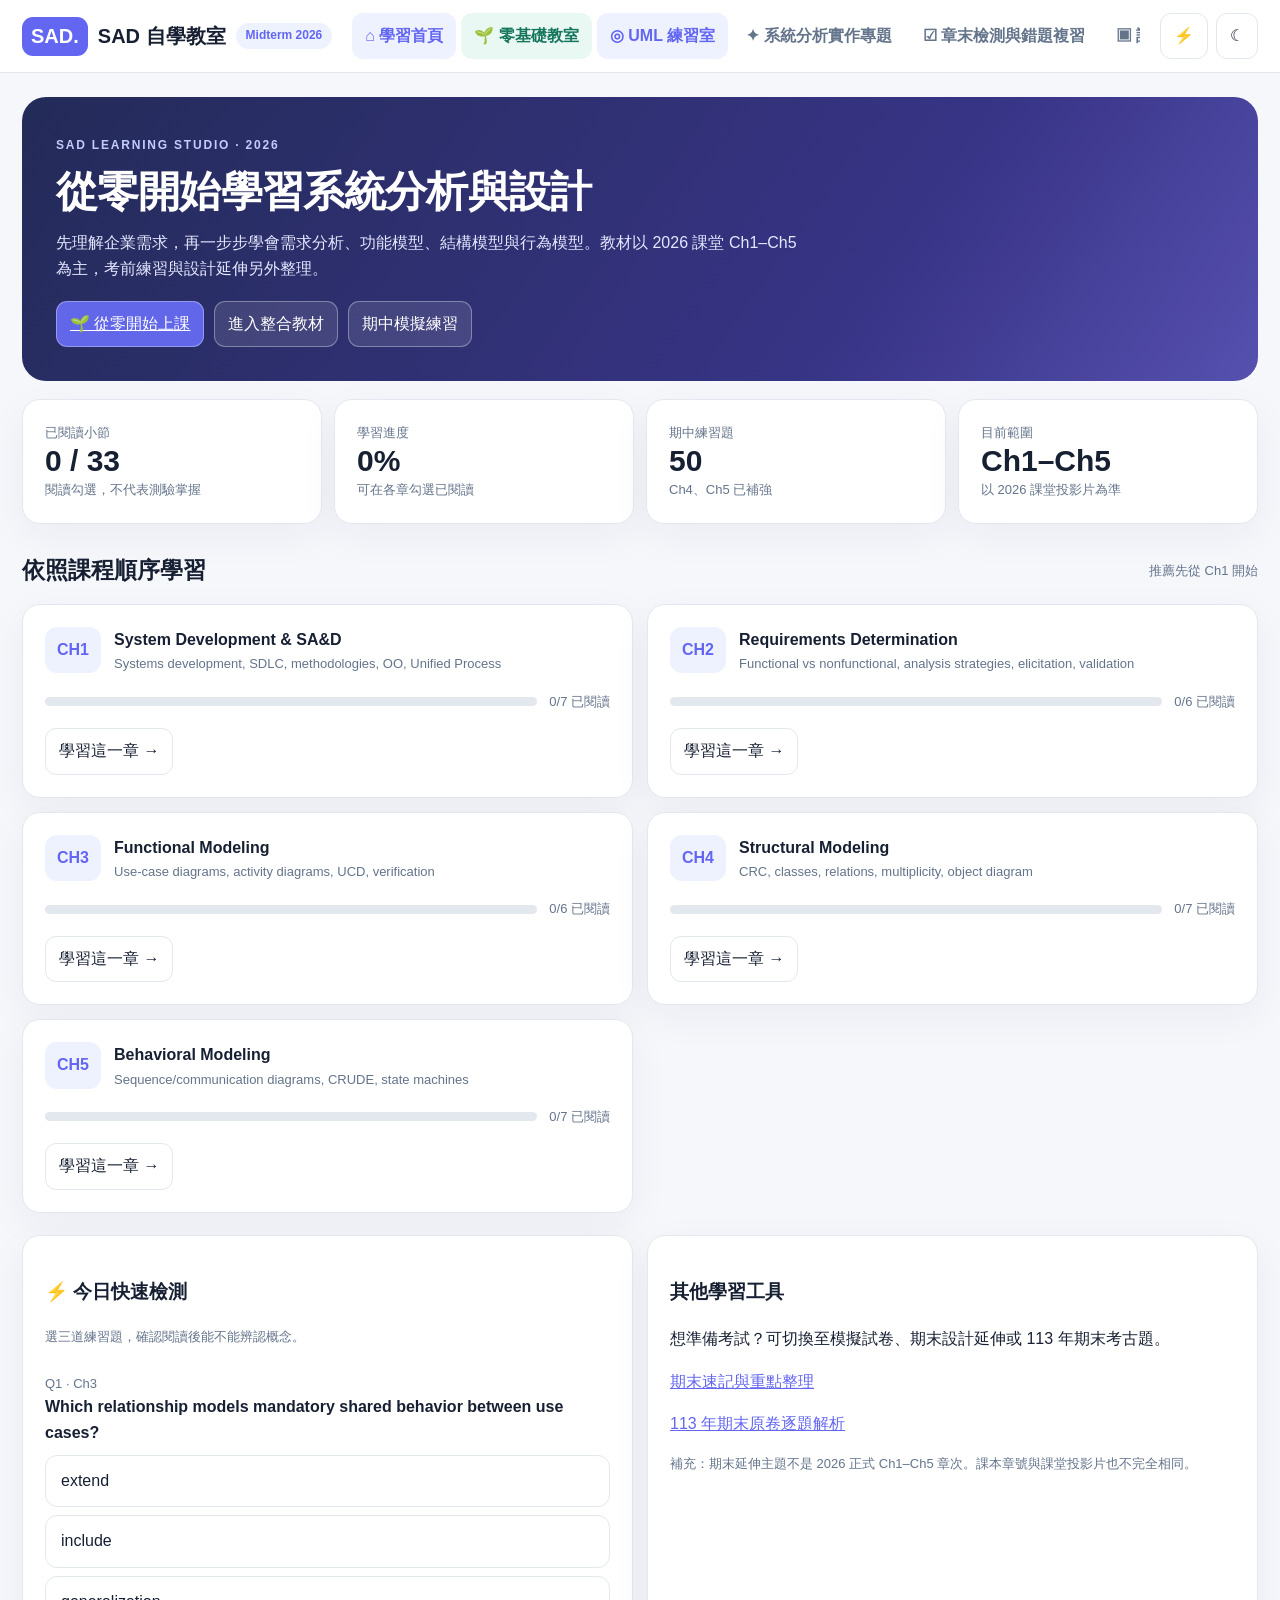
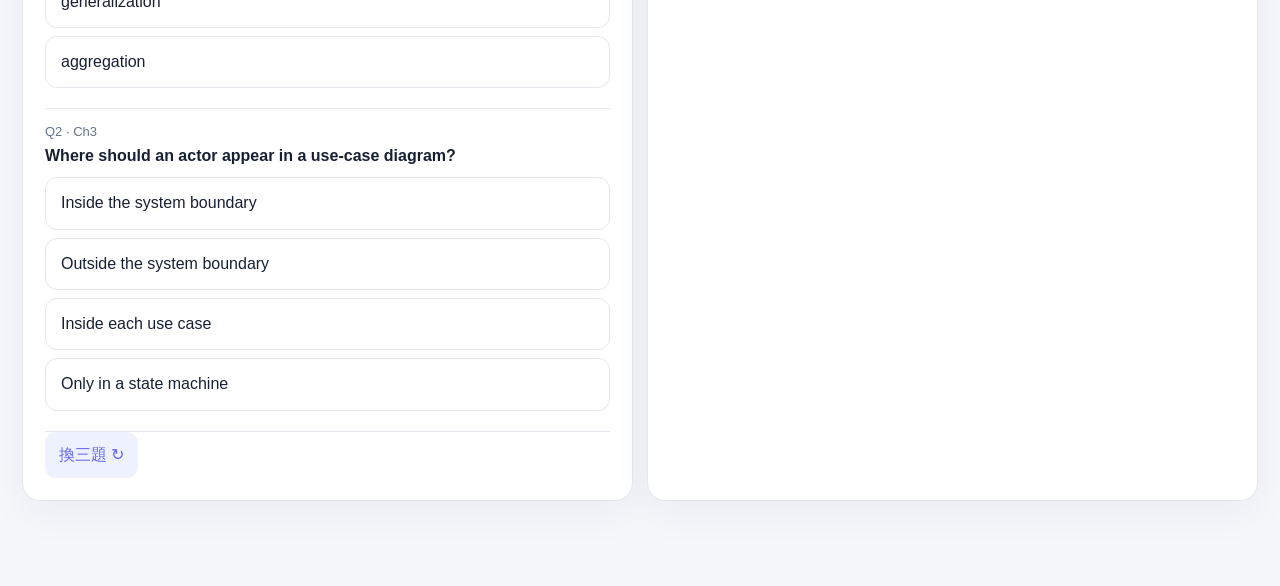
==== commit 8d730336: "feat: add textbook Chapter 1 practice entry to SAD learning navigation" ====
--- a/index.html
+++ b/index.html
@@ -56,7 +56,7 @@
 .sad-reference{margin-top:18px}
 .sad-final-chooser{margin:18px 0}
 @media(max-width:700px){.sad-md-head{padding:17px}.sad-md-card{padding:16px}.sad-md-tablewrap table{min-width:440px}.sad-md-tablewrap th,.sad-md-tablewrap td{padding:9px;font-size:13px}}
-</style><link rel="stylesheet" href="phase1.css"><link rel="stylesheet" href="inline-supplements.css"></head><body><header class="top"><div class="topinner"><div class="brand"><span class="logo">SAD.</span>期中考複習 <span class="pill">Midterm 2026</span></div><nav class="nav" id="nav" aria-label="Main navigation"><button class="tab active" data-tab="home">⌂ Dashboard</button><a class="tab" href="learn.html" style="text-decoration:none;background:#eaf8f4;color:#16765c">🌱 零基礎教室</a><a class="tab" href="uml-lab.html" style="text-decoration:none;background:var(--soft);color:var(--accent)">◎ UML 練習室</a><a class="tab" href="capstone.html" style="text-decoration:none">✦ 系統分析實作專題</a><a class="tab" href="mastery.html" style="text-decoration:none">☑ 章末檢測與錯題複習</a><a class="tab" href="textbook.html" style="text-decoration:none">📖 Ch1 課本 59 題</a><button class="tab" data-tab="chapters">▤ Ch1–Ch5 整合教材</button><button class="tab" data-tab="final-depth">◇ 期末延伸主題</button><button class="tab" data-tab="mock">◷ 期中模擬試題</button><a class="tab" href="final-review.html" style="text-decoration:none;background:var(--soft);color:var(--accent)">✦ 期末速記</a><a class="tab" href="past-exam-113.html" style="text-decoration:none">✎ 113 期末原卷 38 題</a></nav><div style="display:flex;gap:8px"><button class="iconbtn" id="cheatBtn" title="Cheat Sheet">⚡</button><button class="iconbtn" id="themeBtn" title="Toggle theme" aria-label="Toggle theme">☾</button></div></div></header><main class="wrap" id="app"></main><div class="modal" id="cheatModal" role="dialog" aria-modal="true"><div class="modalbox"><div class="stickybar"><h2>⚡ 10-minute Cheat Sheet</h2><button class="btn" id="closeCheat">✕ Close</button></div><p class="muted small">英文術語優先｜按章節整理的關鍵辨析與考前速記</p><div id="cheatContent"></div><button class="btn primary" id="printCheat">列印 / 儲存 PDF</button></div></div><div id="toast" class="toast" role="status"></div><script>const DATA={"chapters":[{"id":1,"title":"System Development & SA&D","subtitle":"Systems development, SDLC, methodologies, OO, Unified Process","topics":[{"title":"SDLC and four phases","definition":"The Systems Development Life Cycle (SDLC) transforms business needs into a working information system through Planning, Analysis, Design, and Implementation.","details":"Planning asks WHY and feasibility; Analysis asks WHO, WHAT, WHERE, WHEN; Design asks HOW; Implementation builds, tests, installs and supports.","zh":"四階段不是只能照直線進行。Analysis 產出 system proposal；Design 產出 system specification。","memorize":"Planning → Analysis → Design → Implementation. Deliverables progressively refine the initial business need."},{"title":"Planning and project initiation","definition":"A system request identifies the project sponsor, business need, business requirements, business value, and special issues. Feasibility comprises technical, economic, and organizational feasibility.","details":"Technical: Can we build it? Economic: Should we build it? Organizational: If we build it, will they come? The workplan controls staffing, schedule, risks and resources.","zh":"不是先挑技術，再找問題。Business value 應先釐清。","memorize":"System request → Feasibility analysis → Approval committee → Project workplan."},{"title":"Analysis versus Design","definition":"Analysis models the problem domain and defines what the system must do. Design refines the analysis deliverables into implementable technical specifications.","details":"Analysis produces requirements definitions and functional, structural, behavioral models. Design makes architecture, UI, data/database, and program-design decisions.","zh":"Analysis 看業務需求；Design 才確定如何實作。兩者相互迭代但不可混為一談。","memorize":"Analysis: as-is/to-be, requirements, system proposal. Design: architecture, interfaces, databases, programs."},{"title":"Implementation and configuration management","definition":"Implementation involves system construction and testing, installation and conversion, user training, and ongoing support.","details":"Configuration management controls evolving artifacts and their versions; change control reduces uncontrolled changes during construction.","zh":"系統「安裝」不代表專案結束，還有訓練、維護與 post-implementation review。","memorize":"Build and test → install/convert and train → support/maintain."},{"title":"Development methodologies","definition":"A methodology is a formalized approach to executing the SDLC. Approaches include Waterfall, Parallel, Phased, Prototyping, Agile (XP/Scrum) and DevOps.","details":"Waterfall is sequential and works best with stable requirements; parallel accelerates via subprojects but raises integration risk; phased delivers staged increments; prototyping explores uncertainty.","zh":"Evolutionary prototype 持續演進；throwaway prototype 用來釐清需求後捨棄。Agile 不是沒有規劃。","memorize":"Waterfall vs Parallel vs Phased vs Evolutionary / Throwaway Prototyping vs Agile."},{"title":"OO foundations and UML","definition":"Object-oriented systems organize software around interacting objects, which encapsulate state (attributes) and behavior (operations).","details":"Classes define common templates; objects are instances. Encapsulation hides internal state, inheritance supports reuse, polymorphism allows different implementations under a common interface. UML specifies model notation, not a development process.","zh":"Class ≠ Object，UML ≠ Unified Process；UML 是畫圖語言，UP 是流程框架。","memorize":"OO: identity, encapsulation, inheritance, polymorphism; UML: functional / structural / behavioral views."},{"title":"Unified Process and iteration","definition":"The Unified Process is use-case driven, architecture-centric, iterative and incremental. Its phases are Inception, Elaboration, Construction, Transition.","details":"Iteration revisits a set of activities; increment delivers an additional slice of functionality. UP phases are not the same as the four SDLC activities.","zh":"「反覆修正」是 iterative；「一部分一部分交付」是 incremental。","memorize":"Inception → Elaboration → Construction → Transition."}]},{"id":2,"title":"Requirements Determination","subtitle":"Functional vs nonfunctional, analysis strategies, elicitation, validation","topics":[{"title":"Requirement types and scope","definition":"A requirement states what the system must do or which characteristic it must have. Functional requirements describe processes and information; nonfunctional requirements specify quality and constraints.","details":"Nonfunctional categories: Operational, Performance, Security, Cultural and Political. A requirements definition establishes system scope and provides inputs for later models.","zh":"「能搜尋課程」是 functional；「2 秒內回傳」是 performance。","memorize":"Functional = behavior; Nonfunctional = how well / under what constraints."},{"title":"Writing requirement statements","definition":"A descriptive requirement expresses one clear obligation. A user story typically follows “As a [role], I want [capability], so that [business value].”","details":"Requirements should be unambiguous, testable, feasible, consistent and traceable. Avoid conflating a broad goal with a directly verifiable requirement.","zh":"把「系統要很快」改成「95% 的查詢在 2 秒內完成」。","memorize":"User story = Role + Goal + Value; acceptance criteria make it testable."},{"title":"Eight requirements-analysis strategies","definition":"Analyze the as-is process before defining the to-be system. The eight course strategies examine problems, causes, time, cost, peer practices, desired outcomes, technologies and eliminable activities.","details":"Problem analysis; Root cause analysis (fishbone); Duration analysis; Activity-based costing; Informal benchmarking; Outcome analysis; Technology analysis; Activity elimination.","zh":"Duration analysis 比的是各步驟實際工作時間 vs 整體耗時；差距大通常是等待。","memorize":"8 strategies: Problem / Root cause / Duration / ABC / Benchmarking / Outcome / Technology / Elimination."},{"title":"Five elicitation techniques","definition":"Select elicitation methods according to accessibility of users, group consensus, process complexity, and availability of artifacts.","details":"Interviews provide depth; questionnaires reach many; observation reveals actual work; document analysis examines manuals/forms; Joint Application Development (JAD) develops shared understanding in workshops.","zh":"訪談可追問但耗時；問卷適用大量使用者；Observation 能發現「使用者自己沒說到」的操作。","memorize":"Interviews | Questionnaires | Observation | Document Analysis | JAD."},{"title":"Interview and observation pitfalls","definition":"Interviews use open-ended, closed-ended and probing questions; interview notes should be verified by the interviewee. Observation needs awareness of observer effects and atypical behavior.","details":"Avoid leading questions. Validate documents against actual practice because formal rules and everyday workflows may differ.","zh":"觀察時被觀察者可能改變行為（Hawthorne effect）；不要把單次情境當成全部。","memorize":"Prepare → ask and probe → document → verify → reconcile."},{"title":"Requirements quality and system proposal","definition":"Validation checks whether requirements represent genuine business needs; verification checks clarity, internal consistency, completeness and testability.","details":"Review textual ambiguity, incomplete actor/action descriptions, conflicts, feasibility and consistency across requirements. The system proposal assembles analysis models plus updated planning artifacts.","zh":"不要把「已寫成文字」等同「已確認正確」；需要走查與利害關係人確認。","memorize":"Quality check → requirements definition → functional/structural/behavioral models → system proposal."}]},{"id":3,"title":"Functional Modeling","subtitle":"Use-case diagrams, activity diagrams, UCD, verification","topics":[{"title":"Three functional-model artifacts","definition":"Functional models represent the system’s external functionality and business processes. Create a use-case diagram, activity diagrams and use-case descriptions (UCD).","details":"A use-case diagram identifies system scope and actors; an activity diagram visualizes control flow; a UCD documents detailed events, alternatives and exceptions.","zh":"Use case 是「系統要提供什麼服務」；不是每個小點擊都要變成 UC。","memorize":"Requirements → Use-case diagram → Activity diagram → UCD; cross-check consistency."},{"title":"Use-case diagram elements","definition":"A use case is a major system function named with a verb–noun phrase. An actor is an external role, not necessarily an individual person.","details":"Actors stay outside the subject boundary; use cases stay inside. Associations link actors and use cases; actor generalization denotes role inheritance.","zh":"Actor 可是外部系統，並非只能是人；subject boundary 定義範圍。","memorize":"Actor | Use case | Subject boundary | Association."},{"title":"Include, extend, generalization","definition":"«include» extracts required shared functionality; «extend» adds conditional/optional behavior; generalization expresses specialization/inheritance.","details":"Include arrow: base → included use case. Extend arrow: extension → base use case. Generalization points to the general element.","zh":"背箭頭方向：include 指向被包含者，extend 指向被延伸的基本 UC。","memorize":"include = mandatory reused behavior; extend = optional variation; generalization = is-a."},{"title":"Activity diagram semantics","definition":"An activity diagram represents activities, their control flow, branching, synchronization and responsibility allocation.","details":"Initial node starts execution; action nodes perform work; decision/merge handle alternatives; fork/join handle concurrency; activity final ends the whole activity, flow final ends one flow. Swimlanes allocate responsibility.","zh":"Decision 是「擇一」；Fork 是「平行」；Flow final 不是整張圖停止。","memorize":"Initial • Action • Decision/Merge • Fork/Join • Activity Final/Flow Final • Swimlane."},{"title":"Use-case descriptions","definition":"A use-case description documents the use-case name, actors, trigger, preconditions, normal flow, alternative/exception flows and postconditions.","details":"Essential UCD describes intent without technology assumptions. Real UCD documents implementation-dependent interface details. Overview and detailed levels serve different precision needs.","zh":"Essential = technology independent；Real = 可提到畫面/按鈕。事件步驟需要能對應 activity。","memorize":"UCD: name → actors → trigger → preconditions → main flow → alternate flows → postconditions."},{"title":"Functional V&V and traceability","definition":"Verification and validation ensure each required behavior has consistent representations across the use-case diagram, activity diagram and UCD.","details":"Check all actors appear in the diagram; each use case has coherent event flows; decisions and alternatives align; events correspond to activities and ultimately operations in structural models.","zh":"三種模型不能各說各話；相同 actor、動作、條件與分支要對得起來。","memorize":"Requirements ↔ UC ↔ Activity ↔ UCD ↔ Class responsibilities."}]},{"id":4,"title":"Structural Modeling","subtitle":"CRC, classes, relations, multiplicity, object diagram","topics":[{"title":"Purpose of structural models","definition":"Structural models describe the static objects of the domain and their relationships. Common artifacts are CRC cards, class diagrams and object diagrams.","details":"The analysis model captures people, places, things and events as domain objects; implementation details are refined later. Identify candidate classes from nouns and responsibilities from verbs.","zh":"不是把句子所有名詞都建成類別；先看系統需求及範圍。","memorize":"CRC → Class diagram → Object diagram (instance snapshot)."},{"title":"Class, attribute, operation","definition":"A class is a template for objects. Attributes represent relevant atomic properties; operations describe domain-specific behavior.","details":"Abstract classes cannot be directly instantiated; concrete classes can. UML compartments show class name, attributes and operations. Visibility: + public, - private, # protected.","zh":"name: String 是 attribute；registerCourse() 是 operation；一個 object 有自己的 attribute 值。","memorize":"ClassName | -attribute: Type | +operation(parameter): ReturnType."},{"title":"Three structural relationships","definition":"Generalization expresses is-a inheritance; aggregation/composition express whole–part relationships; association expresses other meaningful links.","details":"Generalization uses a hollow triangle toward the superclass. Aggregation uses a hollow diamond at the whole; composition uses a filled diamond at the whole and stronger lifecycle ownership.","zh":"「Student is a Person」是 generalization；「Order contains LineItems」常是 composition；「Student enrolls in Course」是 association。","memorize":"is-a ↔ Generalization; part-of ↔ Aggregation/Composition; participates-in ↔ Association."},{"title":"Multiplicity and association classes","definition":"Multiplicity constrains how many instances may participate at each association end. Common forms: 1, 0..1, 0..*, 1..*, m..n.","details":"Multiplicity near class B indicates the number of B instances related to one A instance. A many-to-many association with its own attributes often needs an association class (e.g. Enrollment).","zh":"不要讀反：靠近 Course 的 0..* 指「一位學生可以對應多門課」。","memorize":"1 = exactly one; 0..1 = optional; 1..* = one or more; * = zero or more."},{"title":"CRC cards and role-playing","definition":"CRC stands for Class–Responsibility–Collaboration. CRC cards name a class, describe its responsibilities, and identify its collaborating classes.","details":"Role-playing walks through UCD events and asks which object performs each operation, what information it needs and whom it calls. Revise responsibilities before drawing a full CD.","zh":"CRC 的合作對象須對應合理 class 關係；不只是列名詞。","memorize":"Class → responsibilities → collaborators; iterate with use-case scenarios."},{"title":"Class diagram and object diagram","definition":"A class diagram models types and relationships; an object diagram displays actual instances and links at a specific moment.","details":"Object names may use instanceName:ClassName, and attributes can show current instance values. Diagram relationships must respect class multiplicity constraints.","zh":"Class diagram 是規格；Object diagram 是某一刻「真實有哪些實例」。","memorize":"Class: Student / Course; Objects: doris:Student / sad:Course."},{"title":"Structural modeling consistency","definition":"Structural models must support every necessary use-case event without adding unrelated gold-plating.","details":"Validate class names and types, operations required by flows, association semantics, valid multiplicities and object snapshots. Check consistency with functional models.","zh":"找不到負責某個 UC event 的 operation，代表模型可能漏掉責任。","memorize":"UCD event → operation in class → collaborator/association → object links."}]},{"id":5,"title":"Behavioral Modeling","subtitle":"Sequence/communication diagrams, CRUDE, state machines","topics":[{"title":"Purpose and model types","definition":"Behavioral models show internal dynamic behavior of the system. Interaction diagrams model message exchange; state machines model state changes of objects.","details":"Sequence diagrams emphasize time/order; communication diagrams emphasize object links/message flow. Course slides cover both plus state machines.","zh":"Functional 看外部「做什麼」，Structural 看「有哪些物件」，Behavioral 看「如何互動」。","memorize":"Interaction = messages among objects; State machine = lifecycle of an object."},{"title":"Sequence diagram notation","definition":"A sequence diagram orders messages from top to bottom across actor/object lifelines. Activation bars show execution; return messages show response.","details":"Participants appear at top, lifelines descend, solid message arrows invoke operations and dashed return arrows indicate results. Guard conditions qualify messages; fragments can show conditional flows.","zh":"上到下是時間，不是左右；箭頭指向被呼叫方法的接收者。","memorize":"actor/object lifeline → call message → activation → return message."},{"title":"Instance versus generic sequence","definition":"An instance sequence diagram represents one use-case scenario; a generic sequence diagram represents multiple scenarios through control structures.","details":"The course emphasizes instance sequence diagrams for the main event flow. Each call must map to an appropriate operation of a class shown in the class diagram.","zh":"只畫正常流程的單一路徑，是 instance SD；不要以為它包含所有例外路徑。","memorize":"Choose UC/UCD flow → objects → messages → validate with CD."},{"title":"Communication diagrams","definition":"Communication diagrams display participants and links, annotating messages with sequence numbers that encode execution order.","details":"They emphasize relationship topology rather than vertical time. Messages can be numbered 1, 1.1, 1.2 to indicate nested interactions.","zh":"Communication diagram 不是沒有順序，而是用編號表達順序。","memorize":"Sequence diagram: time order; Communication diagram: interaction structure."},{"title":"CRUDE matrix","definition":"CRUDE captures the ways objects operate upon or interact with domain classes: Create, Read, Update, Delete and Execute.","details":"Use a matrix to cross-check which actor/object performs each operation and whether all responsibilities are covered. Check against UCD events, class operations and sequence messages.","zh":"不要把 CRUD（資料操作四種）和 CRUDE（多一個 Execute）混淆。","memorize":"C=Create; R=Read; U=Update; D=Delete; E=Execute."},{"title":"State machines and transitions","definition":"A behavioral state machine depicts the lifecycle of a significant object with states and transitions triggered by events.","details":"State is a meaningful condition of an object, often tied to attribute values. Transitions use event [guard] / action. Identify initial and final states, and avoid dead ends or invalid transitions.","zh":"State 要是物件的生命週期狀態，不是系統每一步的活動名稱。","memorize":"State A -- event [guard] / action --> State B."},{"title":"Behavioral V&V and model integration","definition":"Validate that messages correspond to real class operations, and transitions correspond to legitimate domain events and attribute changes.","details":"Each UCD event should map to an action/message where appropriate; all objects must exist in structural models; update CD or UCD when the behavioral model exposes missing responsibilities.","zh":"畫完循序圖要反查 CD：message 的 receiver 是否真的擁有那個 operation？","memorize":"UCD ↔ Class diagram ↔ Sequence/Communication ↔ State machine."}]}],"exam":[],"mock":[{"id":1,"chapter":1,"type":"tf","points":2,"question":"The SDLC includes Planning, Analysis, Design and Implementation.","options":["True","False"],"answer":0,"en":"SDLC four phases.","zh":"SDLC four phases."},{"id":2,"chapter":1,"type":"tf","points":2,"question":"Detailed program design is the main deliverable of the Analysis phase.","options":["True","False"],"answer":1,"en":"System Proposal is Analysis; program design is Design.","zh":"System Proposal is Analysis; program design is Design."},{"id":3,"chapter":1,"type":"tf","points":2,"question":"A System Request normally identifies a business need and expected business value.","options":["True","False"],"answer":0,"en":"Planning begins with business need.","zh":"Planning begins with business need."},{"id":4,"chapter":1,"type":"tf","points":2,"question":"A Superclass is always abstract and cannot be instantiated.","options":["True","False"],"answer":1,"en":"Concrete superclasses may be instantiated.","zh":"Concrete superclasses may be instantiated."},{"id":5,"chapter":1,"type":"tf","points":2,"question":"UML is a standard modeling language, not a systems development methodology.","options":["True","False"],"answer":0,"en":"UML vs UP.","zh":"UML vs UP."},{"id":6,"chapter":1,"type":"tf","points":2,"question":"The hollow triangle in a UML Generalization points toward the subclass.","options":["True","False"],"answer":1,"en":"Triangle points toward superclass.","zh":"Triangle points toward superclass."},{"id":7,"chapter":1,"type":"tf","points":2,"question":"In UP, Requirements activities can occur across several phases.","options":["True","False"],"answer":0,"en":"UP workflows overlap phases.","zh":"UP workflows overlap phases."},{"id":8,"chapter":2,"type":"tf","points":2,"question":"A security requirement is categorized as a Functional Requirement merely because it limits system access.","options":["True","False"],"answer":1,"en":"Security is a nonfunctional category in the course.","zh":"Security is a nonfunctional category in the course."},{"id":9,"chapter":2,"type":"tf","points":2,"question":"Observation may reveal informal workarounds that interviews fail to uncover.","options":["True","False"],"answer":0,"en":"Observation vs interview.","zh":"Observation vs interview."},{"id":10,"chapter":2,"type":"tf","points":2,"question":"Root Cause Analysis examines underlying causes instead of only symptoms.","options":["True","False"],"answer":0,"en":"Analyze causes.","zh":"Analyze causes."},{"id":11,"chapter":2,"type":"tf","points":2,"question":"Duration Analysis examines activity costs rather than elapsed time.","options":["True","False"],"answer":1,"en":"Duration focuses elapsed time; ABC costs.","zh":"Duration focuses elapsed time; ABC costs."},{"id":12,"chapter":2,"type":"tf","points":2,"question":"MoSCoW Must Have always means the feature should be implemented first, regardless of dependencies.","options":["True","False"],"answer":1,"en":"Priority and sequence differ.","zh":"Priority and sequence differ."},{"id":13,"chapter":2,"type":"tf","points":2,"question":"Requirements should be verifiable, traceable, clear, consistent, complete and concise.","options":["True","False"],"answer":0,"en":"VT4C criteria.","zh":"VT4C criteria."},{"id":14,"chapter":2,"type":"tf","points":2,"question":"An Actor is always the same thing as a stakeholder.","options":["True","False"],"answer":1,"en":"Stakeholders may have no system interaction.","zh":"Stakeholders may have no system interaction."},{"id":15,"chapter":3,"type":"tf","points":2,"question":"The «include» arrow in a Use-Case Diagram points from the base use case toward the included use case.","options":["True","False"],"answer":0,"en":"Include direction.","zh":"Include direction."},{"id":16,"chapter":3,"type":"tf","points":2,"question":"An «extend» relationship points from the base use case to the optional extension.","options":["True","False"],"answer":1,"en":"Extension points to base.","zh":"Extension points to base."},{"id":17,"chapter":3,"type":"tf","points":2,"question":"A Fork Node creates concurrent paths in an Activity Diagram.","options":["True","False"],"answer":0,"en":"Fork concurrency.","zh":"Fork concurrency."},{"id":18,"chapter":3,"type":"tf","points":2,"question":"A Flow Final Node always terminates every active path in an Activity Diagram.","options":["True","False"],"answer":1,"en":"Flow Final ends only its flow.","zh":"Flow Final ends only its flow."},{"id":19,"chapter":3,"type":"tf","points":2,"question":"Each Use Case should have one Use-Case Description.","options":["True","False"],"answer":0,"en":"One UCD per use case.","zh":"One UCD per use case."},{"id":20,"chapter":4,"type":"tf","points":2,"question":"Multiplicity at an association endpoint describes the allowed number of instances at that endpoint.","options":["True","False"],"answer":0,"en":"Multiplicity semantics.","zh":"Multiplicity semantics."},{"id":21,"chapter":5,"type":"tf","points":2,"question":"A Sequence Diagram represents time-ordered messages between interacting participants.","options":["True","False"],"answer":0,"en":"Behavioral model.","zh":"Behavioral model."},{"id":22,"chapter":3,"type":"choice","question":"Where should an actor appear in a use-case diagram?","options":["Inside the system boundary","Outside the system boundary","Inside each use case","Only in a state machine"],"answer":1,"en":"Actors are roles external to the subject.","zh":"Actor 在系統邊界外。","points":2},{"id":23,"chapter":3,"type":"choice","question":"Which relationship models mandatory shared behavior between use cases?","options":["extend","include","generalization","aggregation"],"answer":1,"en":"Include expresses reused required functionality.","zh":"include 是必要的共用行為。","points":2},{"id":24,"chapter":1,"type":"matching","question":"Match these development terms to their correct meanings.","points":4,"pairs":[["Planning","Business value and feasibility"],["Analysis","Requirements and logical models"],["Design","System architecture and specifications"]],"en":"Correct pairings require matching every concept with its distinct purpose.","zh":"三組配對各自依定義核對，部分正確可得部分分數。"},{"id":25,"chapter":2,"type":"matching","question":"Match each technique with its central purpose.","points":4,"pairs":[["Observation","Examine actual work practices"],["JAD","Reach shared stakeholder understanding"],["Root Cause Analysis","Identify underlying reasons for a problem"]],"en":"Correct pairings require matching every concept with its distinct purpose.","zh":"三組配對各自依定義核對，部分正確可得部分分數。"},{"id":26,"chapter":3,"type":"matching","question":"Match each UML activity node to its function.","points":4,"pairs":[["Decision","Select one alternative path"],["Fork","Start concurrent paths"],["Join","Synchronize concurrent paths"]],"en":"Correct pairings require matching every concept with its distinct purpose.","zh":"三組配對各自依定義核對，部分正確可得部分分數。"},{"id":27,"chapter":1,"type":"short","points":2,"question":"State the four SDLC phases in order and give their core questions.","answer":"Planning WHY; Analysis WHAT; Design HOW; Implementation BUILD/TEST/DELIVER.","en":"Four phase sequence","zh":"Four phase sequence","keywords":["why","what","how","implementation"]},{"id":28,"chapter":1,"type":"short","points":3,"question":"Explain two differences between Waterfall and evolutionary prototyping.","answer":"Waterfall emphasizes sequential milestone-based development with stable requirements and late feedback. Evolutionary prototyping repeatedly refines a prototype that may become the production system.","en":"Sequential vs iterative","zh":"Sequential vs iterative","keywords":["waterfall","prototype","feedback"]},{"id":29,"chapter":2,"type":"short","points":3,"question":"Give one Functional and one measurable Non-functional Requirement for a clinic appointment system.","answer":"FR: The system shall allow a patient to book an available slot. NFR: At least 95% of availability searches complete within 2 seconds under agreed workload.","en":"Function vs quality","zh":"Function vs quality","keywords":["functional","nonfunctional","measurable"]},{"id":30,"chapter":2,"type":"short","points":3,"question":"Explain Problem Analysis vs Root Cause Analysis with a scheduling example.","answer":"Problem Analysis identifies duplicate bookings as an observable problem. Root Cause Analysis examines whether disconnected schedules or manual duplicate entry cause the problem.","en":"Problem vs root cause","zh":"Problem vs root cause","keywords":["problem","root cause","example"]},{"id":31,"chapter":2,"type":"short","points":3,"question":"Explain VT4C and identify a missing criterion in: 'The system should be very fast'.","answer":"VT4C: Verifiable, Traceable, Clear, Consistent, Complete, Concise. Very fast is unclear and not verifiable without quantitative conditions.","en":"Six quality criteria","zh":"Six quality criteria","keywords":["clear","verifiable","vt4c"]},{"id":32,"chapter":2,"type":"short","points":3,"question":"Distinguish Interview, Observation and Document Analysis.","answer":"Interview asks stakeholders about their work; Observation examines actual behavior; Document Analysis reviews existing forms, reports, and procedures.","en":"Gathering techniques","zh":"Gathering techniques","keywords":["interview","observation","document"]},{"id":33,"chapter":3,"type":"short","points":4,"question":"State the correct directions and purposes of «include» and «extend».","answer":"Include is base → included, used for reusable required behavior. Extend is extension → base, used for optional or conditional behavior.","en":"UML arrows","zh":"UML arrows","keywords":["include","extend","direction"]},{"id":34,"chapter":3,"type":"diagram","points":4,"question":"Draw an Activity Diagram for booking an appointment: Start → Check Availability → Decision with available/unavailable branches → Confirm/Reject → End. Use Mermaid flowchart syntax.","answer":"flowchart TD\n A((Start)) --> B[Check Availability]\n B --> C{Available?}\n C -->|available| D[Confirm Booking]\n C -->|unavailable| E[Reject Booking]\n D --> F((End))\n E --> F","en":"Activity control nodes","zh":"Activity control nodes","keywords":["decision","merge","fork","join"],"diagramKind":"activity","diagramKeys":["flowchart","check","{","available","unavailable"]},{"id":35,"chapter":3,"type":"short","points":4,"question":"Describe the purpose of a Use-Case Description and list at least five important fields.","answer":"One UCD specifies a single use case, including ID, Name, Primary Actor, Trigger, Brief Description, Normal Flow, Alternate Flows and Relationships.","en":"UCD fields","zh":"UCD fields","keywords":["actor","trigger","normal flow","alternate"]},{"id":36,"chapter":3,"type":"short","points":4,"question":"List the major checks of a Functional Model walkthrough.","answer":"Each Activity Action maps to a UCD event; their order matches; each Use Case has one UCD; Actors and Relationships match diagrams; alternative paths are accounted for.","en":"V&V walkthrough","zh":"V&V walkthrough","keywords":["action","ucd","actor","relationship"]},{"id":37,"chapter":4,"type":"diagram","points":4,"question":"Draw a UML Class Diagram using Patient, Doctor, Appointment and associations with multiplicity. Use Mermaid classDiagram syntax.","answer":"classDiagram\n class Patient\n class Doctor\n class Appointment\n Patient \"1\" -- \"0..*\" Appointment : books\n Doctor \"1\" -- \"0..*\" Appointment : attends","en":"Structural CRC","zh":"Structural CRC","keywords":["class","responsibilities","collaborators"],"diagramKind":"class","diagramKeys":["classDiagram","Patient","Doctor","Appointment","0..*"]},{"id":38,"chapter":5,"type":"diagram","points":5,"question":"Draw a Sequence Diagram for booking a successful appointment using Patient, BookingUI, BookingController, Appointment; include request, validation, create and confirmation. Use Mermaid sequenceDiagram syntax.","answer":"sequenceDiagram\n actor Patient\n participant BookingUI\n participant BookingController\n participant Appointment\n Patient->>BookingUI: request()\n BookingUI->>BookingController: schedule()\n BookingController->>BookingController: validateAvailability()\n BookingController->>Appointment: create()\n Appointment-->>BookingController: confirmation\n BookingController-->>BookingUI: confirmed()","en":"Behavioral views","zh":"Behavioral views","keywords":["sequence","messages","state","transition"],"diagramKind":"sequence","diagramKeys":["sequenceDiagram","Patient","BookingUI","BookingController","Appointment","->>"]}],"images":[]};
+</style><link rel="stylesheet" href="phase1.css"><link rel="stylesheet" href="inline-supplements.css"></head><body><header class="top"><div class="topinner"><div class="brand"><span class="logo">SAD.</span>期中考複習 <span class="pill">Midterm 2026</span></div><nav class="nav" id="nav" aria-label="Main navigation"><button class="tab active" data-tab="home">⌂ Dashboard</button><a class="tab" href="learn.html" style="text-decoration:none;background:#eaf8f4;color:#16765c">🌱 零基礎教室</a><a class="tab" href="uml-lab.html" style="text-decoration:none;background:var(--soft);color:var(--accent)">◎ UML 練習室</a><a class="tab" href="capstone.html" style="text-decoration:none">✦ 系統分析實作專題</a><a class="tab" href="mastery.html" style="text-decoration:none">☑ 章末檢測與錯題複習</a><a class="tab" href="textbook.html" style="text-decoration:none">▣ 課本原題練習</a><button class="tab" data-tab="chapters">▤ Ch1–Ch5 整合教材</button><button class="tab" data-tab="final-depth">◇ 期末延伸主題</button><button class="tab" data-tab="mock">◷ 期中模擬試題</button><a class="tab" href="final-review.html" style="text-decoration:none;background:var(--soft);color:var(--accent)">✦ 期末速記</a><a class="tab" href="past-exam-113.html" style="text-decoration:none">✎ 113 期末原卷 38 題</a></nav><div style="display:flex;gap:8px"><button class="iconbtn" id="cheatBtn" title="Cheat Sheet">⚡</button><button class="iconbtn" id="themeBtn" title="Toggle theme" aria-label="Toggle theme">☾</button></div></div></header><main class="wrap" id="app"></main><div class="modal" id="cheatModal" role="dialog" aria-modal="true"><div class="modalbox"><div class="stickybar"><h2>⚡ 10-minute Cheat Sheet</h2><button class="btn" id="closeCheat">✕ Close</button></div><p class="muted small">英文術語優先｜按章節整理的關鍵辨析與考前速記</p><div id="cheatContent"></div><button class="btn primary" id="printCheat">列印 / 儲存 PDF</button></div></div><div id="toast" class="toast" role="status"></div><script>const DATA={"chapters":[{"id":1,"title":"System Development & SA&D","subtitle":"Systems development, SDLC, methodologies, OO, Unified Process","topics":[{"title":"SDLC and four phases","definition":"The Systems Development Life Cycle (SDLC) transforms business needs into a working information system through Planning, Analysis, Design, and Implementation.","details":"Planning asks WHY and feasibility; Analysis asks WHO, WHAT, WHERE, WHEN; Design asks HOW; Implementation builds, tests, installs and supports.","zh":"四階段不是只能照直線進行。Analysis 產出 system proposal；Design 產出 system specification。","memorize":"Planning → Analysis → Design → Implementation. Deliverables progressively refine the initial business need."},{"title":"Planning and project initiation","definition":"A system request identifies the project sponsor, business need, business requirements, business value, and special issues. Feasibility comprises technical, economic, and organizational feasibility.","details":"Technical: Can we build it? Economic: Should we build it? Organizational: If we build it, will they come? The workplan controls staffing, schedule, risks and resources.","zh":"不是先挑技術，再找問題。Business value 應先釐清。","memorize":"System request → Feasibility analysis → Approval committee → Project workplan."},{"title":"Analysis versus Design","definition":"Analysis models the problem domain and defines what the system must do. Design refines the analysis deliverables into implementable technical specifications.","details":"Analysis produces requirements definitions and functional, structural, behavioral models. Design makes architecture, UI, data/database, and program-design decisions.","zh":"Analysis 看業務需求；Design 才確定如何實作。兩者相互迭代但不可混為一談。","memorize":"Analysis: as-is/to-be, requirements, system proposal. Design: architecture, interfaces, databases, programs."},{"title":"Implementation and configuration management","definition":"Implementation involves system construction and testing, installation and conversion, user training, and ongoing support.","details":"Configuration management controls evolving artifacts and their versions; change control reduces uncontrolled changes during construction.","zh":"系統「安裝」不代表專案結束，還有訓練、維護與 post-implementation review。","memorize":"Build and test → install/convert and train → support/maintain."},{"title":"Development methodologies","definition":"A methodology is a formalized approach to executing the SDLC. Approaches include Waterfall, Parallel, Phased, Prototyping, Agile (XP/Scrum) and DevOps.","details":"Waterfall is sequential and works best with stable requirements; parallel accelerates via subprojects but raises integration risk; phased delivers staged increments; prototyping explores uncertainty.","zh":"Evolutionary prototype 持續演進；throwaway prototype 用來釐清需求後捨棄。Agile 不是沒有規劃。","memorize":"Waterfall vs Parallel vs Phased vs Evolutionary / Throwaway Prototyping vs Agile."},{"title":"OO foundations and UML","definition":"Object-oriented systems organize software around interacting objects, which encapsulate state (attributes) and behavior (operations).","details":"Classes define common templates; objects are instances. Encapsulation hides internal state, inheritance supports reuse, polymorphism allows different implementations under a common interface. UML specifies model notation, not a development process.","zh":"Class ≠ Object，UML ≠ Unified Process；UML 是畫圖語言，UP 是流程框架。","memorize":"OO: identity, encapsulation, inheritance, polymorphism; UML: functional / structural / behavioral views."},{"title":"Unified Process and iteration","definition":"The Unified Process is use-case driven, architecture-centric, iterative and incremental. Its phases are Inception, Elaboration, Construction, Transition.","details":"Iteration revisits a set of activities; increment delivers an additional slice of functionality. UP phases are not the same as the four SDLC activities.","zh":"「反覆修正」是 iterative；「一部分一部分交付」是 incremental。","memorize":"Inception → Elaboration → Construction → Transition."}]},{"id":2,"title":"Requirements Determination","subtitle":"Functional vs nonfunctional, analysis strategies, elicitation, validation","topics":[{"title":"Requirement types and scope","definition":"A requirement states what the system must do or which characteristic it must have. Functional requirements describe processes and information; nonfunctional requirements specify quality and constraints.","details":"Nonfunctional categories: Operational, Performance, Security, Cultural and Political. A requirements definition establishes system scope and provides inputs for later models.","zh":"「能搜尋課程」是 functional；「2 秒內回傳」是 performance。","memorize":"Functional = behavior; Nonfunctional = how well / under what constraints."},{"title":"Writing requirement statements","definition":"A descriptive requirement expresses one clear obligation. A user story typically follows “As a [role], I want [capability], so that [business value].”","details":"Requirements should be unambiguous, testable, feasible, consistent and traceable. Avoid conflating a broad goal with a directly verifiable requirement.","zh":"把「系統要很快」改成「95% 的查詢在 2 秒內完成」。","memorize":"User story = Role + Goal + Value; acceptance criteria make it testable."},{"title":"Eight requirements-analysis strategies","definition":"Analyze the as-is process before defining the to-be system. The eight course strategies examine problems, causes, time, cost, peer practices, desired outcomes, technologies and eliminable activities.","details":"Problem analysis; Root cause analysis (fishbone); Duration analysis; Activity-based costing; Informal benchmarking; Outcome analysis; Technology analysis; Activity elimination.","zh":"Duration analysis 比的是各步驟實際工作時間 vs 整體耗時；差距大通常是等待。","memorize":"8 strategies: Problem / Root cause / Duration / ABC / Benchmarking / Outcome / Technology / Elimination."},{"title":"Five elicitation techniques","definition":"Select elicitation methods according to accessibility of users, group consensus, process complexity, and availability of artifacts.","details":"Interviews provide depth; questionnaires reach many; observation reveals actual work; document analysis examines manuals/forms; Joint Application Development (JAD) develops shared understanding in workshops.","zh":"訪談可追問但耗時；問卷適用大量使用者；Observation 能發現「使用者自己沒說到」的操作。","memorize":"Interviews | Questionnaires | Observation | Document Analysis | JAD."},{"title":"Interview and observation pitfalls","definition":"Interviews use open-ended, closed-ended and probing questions; interview notes should be verified by the interviewee. Observation needs awareness of observer effects and atypical behavior.","details":"Avoid leading questions. Validate documents against actual practice because formal rules and everyday workflows may differ.","zh":"觀察時被觀察者可能改變行為（Hawthorne effect）；不要把單次情境當成全部。","memorize":"Prepare → ask and probe → document → verify → reconcile."},{"title":"Requirements quality and system proposal","definition":"Validation checks whether requirements represent genuine business needs; verification checks clarity, internal consistency, completeness and testability.","details":"Review textual ambiguity, incomplete actor/action descriptions, conflicts, feasibility and consistency across requirements. The system proposal assembles analysis models plus updated planning artifacts.","zh":"不要把「已寫成文字」等同「已確認正確」；需要走查與利害關係人確認。","memorize":"Quality check → requirements definition → functional/structural/behavioral models → system proposal."}]},{"id":3,"title":"Functional Modeling","subtitle":"Use-case diagrams, activity diagrams, UCD, verification","topics":[{"title":"Three functional-model artifacts","definition":"Functional models represent the system’s external functionality and business processes. Create a use-case diagram, activity diagrams and use-case descriptions (UCD).","details":"A use-case diagram identifies system scope and actors; an activity diagram visualizes control flow; a UCD documents detailed events, alternatives and exceptions.","zh":"Use case 是「系統要提供什麼服務」；不是每個小點擊都要變成 UC。","memorize":"Requirements → Use-case diagram → Activity diagram → UCD; cross-check consistency."},{"title":"Use-case diagram elements","definition":"A use case is a major system function named with a verb–noun phrase. An actor is an external role, not necessarily an individual person.","details":"Actors stay outside the subject boundary; use cases stay inside. Associations link actors and use cases; actor generalization denotes role inheritance.","zh":"Actor 可是外部系統，並非只能是人；subject boundary 定義範圍。","memorize":"Actor | Use case | Subject boundary | Association."},{"title":"Include, extend, generalization","definition":"«include» extracts required shared functionality; «extend» adds conditional/optional behavior; generalization expresses specialization/inheritance.","details":"Include arrow: base → included use case. Extend arrow: extension → base use case. Generalization points to the general element.","zh":"背箭頭方向：include 指向被包含者，extend 指向被延伸的基本 UC。","memorize":"include = mandatory reused behavior; extend = optional variation; generalization = is-a."},{"title":"Activity diagram semantics","definition":"An activity diagram represents activities, their control flow, branching, synchronization and responsibility allocation.","details":"Initial node starts execution; action nodes perform work; decision/merge handle alternatives; fork/join handle concurrency; activity final ends the whole activity, flow final ends one flow. Swimlanes allocate responsibility.","zh":"Decision 是「擇一」；Fork 是「平行」；Flow final 不是整張圖停止。","memorize":"Initial • Action • Decision/Merge • Fork/Join • Activity Final/Flow Final • Swimlane."},{"title":"Use-case descriptions","definition":"A use-case description documents the use-case name, actors, trigger, preconditions, normal flow, alternative/exception flows and postconditions.","details":"Essential UCD describes intent without technology assumptions. Real UCD documents implementation-dependent interface details. Overview and detailed levels serve different precision needs.","zh":"Essential = technology independent；Real = 可提到畫面/按鈕。事件步驟需要能對應 activity。","memorize":"UCD: name → actors → trigger → preconditions → main flow → alternate flows → postconditions."},{"title":"Functional V&V and traceability","definition":"Verification and validation ensure each required behavior has consistent representations across the use-case diagram, activity diagram and UCD.","details":"Check all actors appear in the diagram; each use case has coherent event flows; decisions and alternatives align; events correspond to activities and ultimately operations in structural models.","zh":"三種模型不能各說各話；相同 actor、動作、條件與分支要對得起來。","memorize":"Requirements ↔ UC ↔ Activity ↔ UCD ↔ Class responsibilities."}]},{"id":4,"title":"Structural Modeling","subtitle":"CRC, classes, relations, multiplicity, object diagram","topics":[{"title":"Purpose of structural models","definition":"Structural models describe the static objects of the domain and their relationships. Common artifacts are CRC cards, class diagrams and object diagrams.","details":"The analysis model captures people, places, things and events as domain objects; implementation details are refined later. Identify candidate classes from nouns and responsibilities from verbs.","zh":"不是把句子所有名詞都建成類別；先看系統需求及範圍。","memorize":"CRC → Class diagram → Object diagram (instance snapshot)."},{"title":"Class, attribute, operation","definition":"A class is a template for objects. Attributes represent relevant atomic properties; operations describe domain-specific behavior.","details":"Abstract classes cannot be directly instantiated; concrete classes can. UML compartments show class name, attributes and operations. Visibility: + public, - private, # protected.","zh":"name: String 是 attribute；registerCourse() 是 operation；一個 object 有自己的 attribute 值。","memorize":"ClassName | -attribute: Type | +operation(parameter): ReturnType."},{"title":"Three structural relationships","definition":"Generalization expresses is-a inheritance; aggregation/composition express whole–part relationships; association expresses other meaningful links.","details":"Generalization uses a hollow triangle toward the superclass. Aggregation uses a hollow diamond at the whole; composition uses a filled diamond at the whole and stronger lifecycle ownership.","zh":"「Student is a Person」是 generalization；「Order contains LineItems」常是 composition；「Student enrolls in Course」是 association。","memorize":"is-a ↔ Generalization; part-of ↔ Aggregation/Composition; participates-in ↔ Association."},{"title":"Multiplicity and association classes","definition":"Multiplicity constrains how many instances may participate at each association end. Common forms: 1, 0..1, 0..*, 1..*, m..n.","details":"Multiplicity near class B indicates the number of B instances related to one A instance. A many-to-many association with its own attributes often needs an association class (e.g. Enrollment).","zh":"不要讀反：靠近 Course 的 0..* 指「一位學生可以對應多門課」。","memorize":"1 = exactly one; 0..1 = optional; 1..* = one or more; * = zero or more."},{"title":"CRC cards and role-playing","definition":"CRC stands for Class–Responsibility–Collaboration. CRC cards name a class, describe its responsibilities, and identify its collaborating classes.","details":"Role-playing walks through UCD events and asks which object performs each operation, what information it needs and whom it calls. Revise responsibilities before drawing a full CD.","zh":"CRC 的合作對象須對應合理 class 關係；不只是列名詞。","memorize":"Class → responsibilities → collaborators; iterate with use-case scenarios."},{"title":"Class diagram and object diagram","definition":"A class diagram models types and relationships; an object diagram displays actual instances and links at a specific moment.","details":"Object names may use instanceName:ClassName, and attributes can show current instance values. Diagram relationships must respect class multiplicity constraints.","zh":"Class diagram 是規格；Object diagram 是某一刻「真實有哪些實例」。","memorize":"Class: Student / Course; Objects: doris:Student / sad:Course."},{"title":"Structural modeling consistency","definition":"Structural models must support every necessary use-case event without adding unrelated gold-plating.","details":"Validate class names and types, operations required by flows, association semantics, valid multiplicities and object snapshots. Check consistency with functional models.","zh":"找不到負責某個 UC event 的 operation，代表模型可能漏掉責任。","memorize":"UCD event → operation in class → collaborator/association → object links."}]},{"id":5,"title":"Behavioral Modeling","subtitle":"Sequence/communication diagrams, CRUDE, state machines","topics":[{"title":"Purpose and model types","definition":"Behavioral models show internal dynamic behavior of the system. Interaction diagrams model message exchange; state machines model state changes of objects.","details":"Sequence diagrams emphasize time/order; communication diagrams emphasize object links/message flow. Course slides cover both plus state machines.","zh":"Functional 看外部「做什麼」，Structural 看「有哪些物件」，Behavioral 看「如何互動」。","memorize":"Interaction = messages among objects; State machine = lifecycle of an object."},{"title":"Sequence diagram notation","definition":"A sequence diagram orders messages from top to bottom across actor/object lifelines. Activation bars show execution; return messages show response.","details":"Participants appear at top, lifelines descend, solid message arrows invoke operations and dashed return arrows indicate results. Guard conditions qualify messages; fragments can show conditional flows.","zh":"上到下是時間，不是左右；箭頭指向被呼叫方法的接收者。","memorize":"actor/object lifeline → call message → activation → return message."},{"title":"Instance versus generic sequence","definition":"An instance sequence diagram represents one use-case scenario; a generic sequence diagram represents multiple scenarios through control structures.","details":"The course emphasizes instance sequence diagrams for the main event flow. Each call must map to an appropriate operation of a class shown in the class diagram.","zh":"只畫正常流程的單一路徑，是 instance SD；不要以為它包含所有例外路徑。","memorize":"Choose UC/UCD flow → objects → messages → validate with CD."},{"title":"Communication diagrams","definition":"Communication diagrams display participants and links, annotating messages with sequence numbers that encode execution order.","details":"They emphasize relationship topology rather than vertical time. Messages can be numbered 1, 1.1, 1.2 to indicate nested interactions.","zh":"Communication diagram 不是沒有順序，而是用編號表達順序。","memorize":"Sequence diagram: time order; Communication diagram: interaction structure."},{"title":"CRUDE matrix","definition":"CRUDE captures the ways objects operate upon or interact with domain classes: Create, Read, Update, Delete and Execute.","details":"Use a matrix to cross-check which actor/object performs each operation and whether all responsibilities are covered. Check against UCD events, class operations and sequence messages.","zh":"不要把 CRUD（資料操作四種）和 CRUDE（多一個 Execute）混淆。","memorize":"C=Create; R=Read; U=Update; D=Delete; E=Execute."},{"title":"State machines and transitions","definition":"A behavioral state machine depicts the lifecycle of a significant object with states and transitions triggered by events.","details":"State is a meaningful condition of an object, often tied to attribute values. Transitions use event [guard] / action. Identify initial and final states, and avoid dead ends or invalid transitions.","zh":"State 要是物件的生命週期狀態，不是系統每一步的活動名稱。","memorize":"State A -- event [guard] / action --> State B."},{"title":"Behavioral V&V and model integration","definition":"Validate that messages correspond to real class operations, and transitions correspond to legitimate domain events and attribute changes.","details":"Each UCD event should map to an action/message where appropriate; all objects must exist in structural models; update CD or UCD when the behavioral model exposes missing responsibilities.","zh":"畫完循序圖要反查 CD：message 的 receiver 是否真的擁有那個 operation？","memorize":"UCD ↔ Class diagram ↔ Sequence/Communication ↔ State machine."}]}],"exam":[],"mock":[{"id":1,"chapter":1,"type":"tf","points":2,"question":"The SDLC includes Planning, Analysis, Design and Implementation.","options":["True","False"],"answer":0,"en":"SDLC four phases.","zh":"SDLC four phases."},{"id":2,"chapter":1,"type":"tf","points":2,"question":"Detailed program design is the main deliverable of the Analysis phase.","options":["True","False"],"answer":1,"en":"System Proposal is Analysis; program design is Design.","zh":"System Proposal is Analysis; program design is Design."},{"id":3,"chapter":1,"type":"tf","points":2,"question":"A System Request normally identifies a business need and expected business value.","options":["True","False"],"answer":0,"en":"Planning begins with business need.","zh":"Planning begins with business need."},{"id":4,"chapter":1,"type":"tf","points":2,"question":"A Superclass is always abstract and cannot be instantiated.","options":["True","False"],"answer":1,"en":"Concrete superclasses may be instantiated.","zh":"Concrete superclasses may be instantiated."},{"id":5,"chapter":1,"type":"tf","points":2,"question":"UML is a standard modeling language, not a systems development methodology.","options":["True","False"],"answer":0,"en":"UML vs UP.","zh":"UML vs UP."},{"id":6,"chapter":1,"type":"tf","points":2,"question":"The hollow triangle in a UML Generalization points toward the subclass.","options":["True","False"],"answer":1,"en":"Triangle points toward superclass.","zh":"Triangle points toward superclass."},{"id":7,"chapter":1,"type":"tf","points":2,"question":"In UP, Requirements activities can occur across several phases.","options":["True","False"],"answer":0,"en":"UP workflows overlap phases.","zh":"UP workflows overlap phases."},{"id":8,"chapter":2,"type":"tf","points":2,"question":"A security requirement is categorized as a Functional Requirement merely because it limits system access.","options":["True","False"],"answer":1,"en":"Security is a nonfunctional category in the course.","zh":"Security is a nonfunctional category in the course."},{"id":9,"chapter":2,"type":"tf","points":2,"question":"Observation may reveal informal workarounds that interviews fail to uncover.","options":["True","False"],"answer":0,"en":"Observation vs interview.","zh":"Observation vs interview."},{"id":10,"chapter":2,"type":"tf","points":2,"question":"Root Cause Analysis examines underlying causes instead of only symptoms.","options":["True","False"],"answer":0,"en":"Analyze causes.","zh":"Analyze causes."},{"id":11,"chapter":2,"type":"tf","points":2,"question":"Duration Analysis examines activity costs rather than elapsed time.","options":["True","False"],"answer":1,"en":"Duration focuses elapsed time; ABC costs.","zh":"Duration focuses elapsed time; ABC costs."},{"id":12,"chapter":2,"type":"tf","points":2,"question":"MoSCoW Must Have always means the feature should be implemented first, regardless of dependencies.","options":["True","False"],"answer":1,"en":"Priority and sequence differ.","zh":"Priority and sequence differ."},{"id":13,"chapter":2,"type":"tf","points":2,"question":"Requirements should be verifiable, traceable, clear, consistent, complete and concise.","options":["True","False"],"answer":0,"en":"VT4C criteria.","zh":"VT4C criteria."},{"id":14,"chapter":2,"type":"tf","points":2,"question":"An Actor is always the same thing as a stakeholder.","options":["True","False"],"answer":1,"en":"Stakeholders may have no system interaction.","zh":"Stakeholders may have no system interaction."},{"id":15,"chapter":3,"type":"tf","points":2,"question":"The «include» arrow in a Use-Case Diagram points from the base use case toward the included use case.","options":["True","False"],"answer":0,"en":"Include direction.","zh":"Include direction."},{"id":16,"chapter":3,"type":"tf","points":2,"question":"An «extend» relationship points from the base use case to the optional extension.","options":["True","False"],"answer":1,"en":"Extension points to base.","zh":"Extension points to base."},{"id":17,"chapter":3,"type":"tf","points":2,"question":"A Fork Node creates concurrent paths in an Activity Diagram.","options":["True","False"],"answer":0,"en":"Fork concurrency.","zh":"Fork concurrency."},{"id":18,"chapter":3,"type":"tf","points":2,"question":"A Flow Final Node always terminates every active path in an Activity Diagram.","options":["True","False"],"answer":1,"en":"Flow Final ends only its flow.","zh":"Flow Final ends only its flow."},{"id":19,"chapter":3,"type":"tf","points":2,"question":"Each Use Case should have one Use-Case Description.","options":["True","False"],"answer":0,"en":"One UCD per use case.","zh":"One UCD per use case."},{"id":20,"chapter":4,"type":"tf","points":2,"question":"Multiplicity at an association endpoint describes the allowed number of instances at that endpoint.","options":["True","False"],"answer":0,"en":"Multiplicity semantics.","zh":"Multiplicity semantics."},{"id":21,"chapter":5,"type":"tf","points":2,"question":"A Sequence Diagram represents time-ordered messages between interacting participants.","options":["True","False"],"answer":0,"en":"Behavioral model.","zh":"Behavioral model."},{"id":22,"chapter":3,"type":"choice","question":"Where should an actor appear in a use-case diagram?","options":["Inside the system boundary","Outside the system boundary","Inside each use case","Only in a state machine"],"answer":1,"en":"Actors are roles external to the subject.","zh":"Actor 在系統邊界外。","points":2},{"id":23,"chapter":3,"type":"choice","question":"Which relationship models mandatory shared behavior between use cases?","options":["extend","include","generalization","aggregation"],"answer":1,"en":"Include expresses reused required functionality.","zh":"include 是必要的共用行為。","points":2},{"id":24,"chapter":1,"type":"matching","question":"Match these development terms to their correct meanings.","points":4,"pairs":[["Planning","Business value and feasibility"],["Analysis","Requirements and logical models"],["Design","System architecture and specifications"]],"en":"Correct pairings require matching every concept with its distinct purpose.","zh":"三組配對各自依定義核對，部分正確可得部分分數。"},{"id":25,"chapter":2,"type":"matching","question":"Match each technique with its central purpose.","points":4,"pairs":[["Observation","Examine actual work practices"],["JAD","Reach shared stakeholder understanding"],["Root Cause Analysis","Identify underlying reasons for a problem"]],"en":"Correct pairings require matching every concept with its distinct purpose.","zh":"三組配對各自依定義核對，部分正確可得部分分數。"},{"id":26,"chapter":3,"type":"matching","question":"Match each UML activity node to its function.","points":4,"pairs":[["Decision","Select one alternative path"],["Fork","Start concurrent paths"],["Join","Synchronize concurrent paths"]],"en":"Correct pairings require matching every concept with its distinct purpose.","zh":"三組配對各自依定義核對，部分正確可得部分分數。"},{"id":27,"chapter":1,"type":"short","points":2,"question":"State the four SDLC phases in order and give their core questions.","answer":"Planning WHY; Analysis WHAT; Design HOW; Implementation BUILD/TEST/DELIVER.","en":"Four phase sequence","zh":"Four phase sequence","keywords":["why","what","how","implementation"]},{"id":28,"chapter":1,"type":"short","points":3,"question":"Explain two differences between Waterfall and evolutionary prototyping.","answer":"Waterfall emphasizes sequential milestone-based development with stable requirements and late feedback. Evolutionary prototyping repeatedly refines a prototype that may become the production system.","en":"Sequential vs iterative","zh":"Sequential vs iterative","keywords":["waterfall","prototype","feedback"]},{"id":29,"chapter":2,"type":"short","points":3,"question":"Give one Functional and one measurable Non-functional Requirement for a clinic appointment system.","answer":"FR: The system shall allow a patient to book an available slot. NFR: At least 95% of availability searches complete within 2 seconds under agreed workload.","en":"Function vs quality","zh":"Function vs quality","keywords":["functional","nonfunctional","measurable"]},{"id":30,"chapter":2,"type":"short","points":3,"question":"Explain Problem Analysis vs Root Cause Analysis with a scheduling example.","answer":"Problem Analysis identifies duplicate bookings as an observable problem. Root Cause Analysis examines whether disconnected schedules or manual duplicate entry cause the problem.","en":"Problem vs root cause","zh":"Problem vs root cause","keywords":["problem","root cause","example"]},{"id":31,"chapter":2,"type":"short","points":3,"question":"Explain VT4C and identify a missing criterion in: 'The system should be very fast'.","answer":"VT4C: Verifiable, Traceable, Clear, Consistent, Complete, Concise. Very fast is unclear and not verifiable without quantitative conditions.","en":"Six quality criteria","zh":"Six quality criteria","keywords":["clear","verifiable","vt4c"]},{"id":32,"chapter":2,"type":"short","points":3,"question":"Distinguish Interview, Observation and Document Analysis.","answer":"Interview asks stakeholders about their work; Observation examines actual behavior; Document Analysis reviews existing forms, reports, and procedures.","en":"Gathering techniques","zh":"Gathering techniques","keywords":["interview","observation","document"]},{"id":33,"chapter":3,"type":"short","points":4,"question":"State the correct directions and purposes of «include» and «extend».","answer":"Include is base → included, used for reusable required behavior. Extend is extension → base, used for optional or conditional behavior.","en":"UML arrows","zh":"UML arrows","keywords":["include","extend","direction"]},{"id":34,"chapter":3,"type":"diagram","points":4,"question":"Draw an Activity Diagram for booking an appointment: Start → Check Availability → Decision with available/unavailable branches → Confirm/Reject → End. Use Mermaid flowchart syntax.","answer":"flowchart TD\n A((Start)) --> B[Check Availability]\n B --> C{Available?}\n C -->|available| D[Confirm Booking]\n C -->|unavailable| E[Reject Booking]\n D --> F((End))\n E --> F","en":"Activity control nodes","zh":"Activity control nodes","keywords":["decision","merge","fork","join"],"diagramKind":"activity","diagramKeys":["flowchart","check","{","available","unavailable"]},{"id":35,"chapter":3,"type":"short","points":4,"question":"Describe the purpose of a Use-Case Description and list at least five important fields.","answer":"One UCD specifies a single use case, including ID, Name, Primary Actor, Trigger, Brief Description, Normal Flow, Alternate Flows and Relationships.","en":"UCD fields","zh":"UCD fields","keywords":["actor","trigger","normal flow","alternate"]},{"id":36,"chapter":3,"type":"short","points":4,"question":"List the major checks of a Functional Model walkthrough.","answer":"Each Activity Action maps to a UCD event; their order matches; each Use Case has one UCD; Actors and Relationships match diagrams; alternative paths are accounted for.","en":"V&V walkthrough","zh":"V&V walkthrough","keywords":["action","ucd","actor","relationship"]},{"id":37,"chapter":4,"type":"diagram","points":4,"question":"Draw a UML Class Diagram using Patient, Doctor, Appointment and associations with multiplicity. Use Mermaid classDiagram syntax.","answer":"classDiagram\n class Patient\n class Doctor\n class Appointment\n Patient \"1\" -- \"0..*\" Appointment : books\n Doctor \"1\" -- \"0..*\" Appointment : attends","en":"Structural CRC","zh":"Structural CRC","keywords":["class","responsibilities","collaborators"],"diagramKind":"class","diagramKeys":["classDiagram","Patient","Doctor","Appointment","0..*"]},{"id":38,"chapter":5,"type":"diagram","points":5,"question":"Draw a Sequence Diagram for booking a successful appointment using Patient, BookingUI, BookingController, Appointment; include request, validation, create and confirmation. Use Mermaid sequenceDiagram syntax.","answer":"sequenceDiagram\n actor Patient\n participant BookingUI\n participant BookingController\n participant Appointment\n Patient->>BookingUI: request()\n BookingUI->>BookingController: schedule()\n BookingController->>BookingController: validateAvailability()\n BookingController->>Appointment: create()\n Appointment-->>BookingController: confirmation\n BookingController-->>BookingUI: confirmed()","en":"Behavioral views","zh":"Behavioral views","keywords":["sequence","messages","state","transition"],"diagramKind":"sequence","diagramKeys":["sequenceDiagram","Patient","BookingUI","BookingController","Appointment","->>"]}],"images":[]};
 const KEY='sad-review-2026-v2';let state;try{state=JSON.parse(localStorage.getItem(KEY))||{}}catch(e){state={}}state={theme:'light',seen:{},pastAnswers:{},flags:{},wrong:{},mockAnswers:{},mockDuration:60,mockDeadline:null,mockStarted:false,mockSubmitted:false,mockWrittenScores:{},...state};let tab='home',chapter=1,filter='',pastMode='all',pastIndex=0,quickItems=[],quickAnswers={};const $=id=>document.getElementById(id), E=s=>String(s??'').replace(/[&<>"']/g,c=>({'&':'&amp;','<':'&lt;','>':'&gt;','"':'&quot;',"'":'&#39;'}[c]));function save(){try{localStorage.setItem(KEY,JSON.stringify(state))}catch(e){toast('本機儲存失敗，請檢查瀏覽器空間')}}function toast(t){let x=$('toast');x.textContent=t;x.style.display='block';setTimeout(()=>x.style.display='none',2300)}function count(){let xs=DATA.exam.filter(q=>Array.isArray(q.options)&&q.options.length),done=xs.filter(q=>state.pastAnswers[q.id]!=null),good=done.filter(q=>state.pastAnswers[q.id]===q.answer);return{done:done.length,total:xs.length,good:good.length,rate:done.length?Math.round(100*good.length/done.length):0,read:Object.keys(state.seen).filter(x=>state.seen[x]).length,readingTotal:DATA.chapters.reduce((a,c)=>a+c.topics.length,0)}}function pct(a,b){return b?Math.round(a*100/b):0}function bar(a,b){return `<div class="progress"><i style="width:${pct(a,b)}%"></i></div>`}function navigate(t){if(t==='past'||t==='flags')t='mock';tab=t;document.querySelectorAll('.tab').forEach(b=>b.classList.toggle('active',b.dataset.tab===tab));render();scrollTo({top:0,behavior:'smooth'})}document.querySelectorAll('[data-tab]').forEach(b=>b.onclick=()=>navigate(b.dataset.tab));function stat(label,value,sub){return `<div class="card stat"><div class="muted small">${label}</div><div class="num">${value}</div><div class="small muted">${sub}</div></div>`}
 function renderHome(){let s=count(),cards=DATA.chapters.map(c=>{let n=c.topics.filter((_,i)=>state.seen[c.id+'-'+i]).length;return `<div class="card chapterCard"><span class="bubble">${String(c.id).padStart(2,'0')}</span><div style="flex:1"><b>${E(c.title)}</b><div class="small muted">${c.topics.length} learning topics · ${n} reviewed</div>${bar(n,c.topics.length)}<button class="btn ghost small" style="margin-top:9px" onclick="openChapter(${c.id})">Open chapter →</button></div></div>`}).join('');return `<div class="grid" style="margin-top:17px">${stat('Reading progress',pct(s.read,s.readingTotal)+'%',s.read+' / '+s.readingTotal+' topics')}${stat('Mock exam questions',DATA.mock.length,'Original practice questions')}${stat('Mock exam status',state.mockSubmitted?'Submitted':state.mockStarted?'In progress':'Not started','Timed practice')}${stat('Completed notes',Object.keys(state.seen).filter(x=>state.seen[x]).length,'Chapter progress')}</div><div class="split" style="margin-top:17px"><section><div class="card" style="margin-bottom:16px"><span class="pill">UPDATED · INTEGRATED LECTURES</span><h2 style="font-size:21px;margin:10px 0 5px">完整課堂整合教材 × 期末考點</h2><p class="small muted">VT4C、UML、Cohesion / Coupling、Package Dependency、Normalization、UI Design。依章節篩選，作答後查看解析、收藏與錯題重練。</p><a class="btn primary" href="final-review.html" style="display:inline-block;text-decoration:none">進入期末複習專區 →</a> <a class="btn" href="past-exam-113.html" style="display:inline-block;text-decoration:none;margin-top:8px">113 期末原卷逐題解析 →</a></div><div class="sectiontitle"><h2>Chapter map</h2><span class="pill">5 chapters</span></div><p class="small muted" style="margin:0 0 12px">2026 系統分析與設計期中考：Ch1–Ch5 英中雙語教材、UML 圖解與模擬試題。</p><div class="toolbar" style="margin:0 0 15px"><button class="btn primary" onclick="openChapter(1)">Start studying ↗</button><button class="btn" onclick="navigate('mock')">Practice mock exam</button></div><div class="chapgrid">${cards}</div><div class="card" style="margin-top:15px"><b>Source scope note</b><p class="small muted">The 2026 lecture slides are the primary chapter map (Ch1–Ch5). The textbook’s chapter numbering differs from the 2026 lecture slides. This site now focuses on the midterm lecture chapters and original mock questions; the final exam archive has been removed.</p></div></section><aside><div class="sectiontitle"><h2>Quick Quiz ⚡</h2><button class="btn" onclick="newQuick()">↻ 3 new</button></div><div class="card" id="quickBox"></div></aside></div>`}
 function newQuick(){let pool=DATA.mock.filter(q=>q.type==='choice');quickItems=pool.map(x=>x).sort(()=>Math.random()-.5).slice(0,3);quickAnswers={};renderQuick()}function renderQuick(){let box=$('quickBox');if(!box)return;box.innerHTML=quickItems.map((q,i)=>`<div style="border-bottom:1px solid var(--line);padding:12px 0"><div class="small muted">Q${i+1} · Ch${q.chapter}</div><b>${E(q.question)}</b>${q.options.map((x,j)=>`<button class="option ${quickAnswers[q.id]===j?(j===q.answer?'correct':'wrong'):''}" ${quickAnswers[q.id]!=null?'disabled':''} onclick="answerQuick(${q.id},${j})">${E(x)}</button>`).join('')}${quickAnswers[q.id]!=null?`<div class="small" style="color:${quickAnswers[q.id]===q.answer?'var(--good)':'var(--bad)'}">${quickAnswers[q.id]===q.answer?'✓ Correct':'✕ Not quite'}. ${E(q.zh)}</div>`:''}</div>`).join('')}function answerQuick(id,v){quickAnswers[id]=v;renderQuick()}
